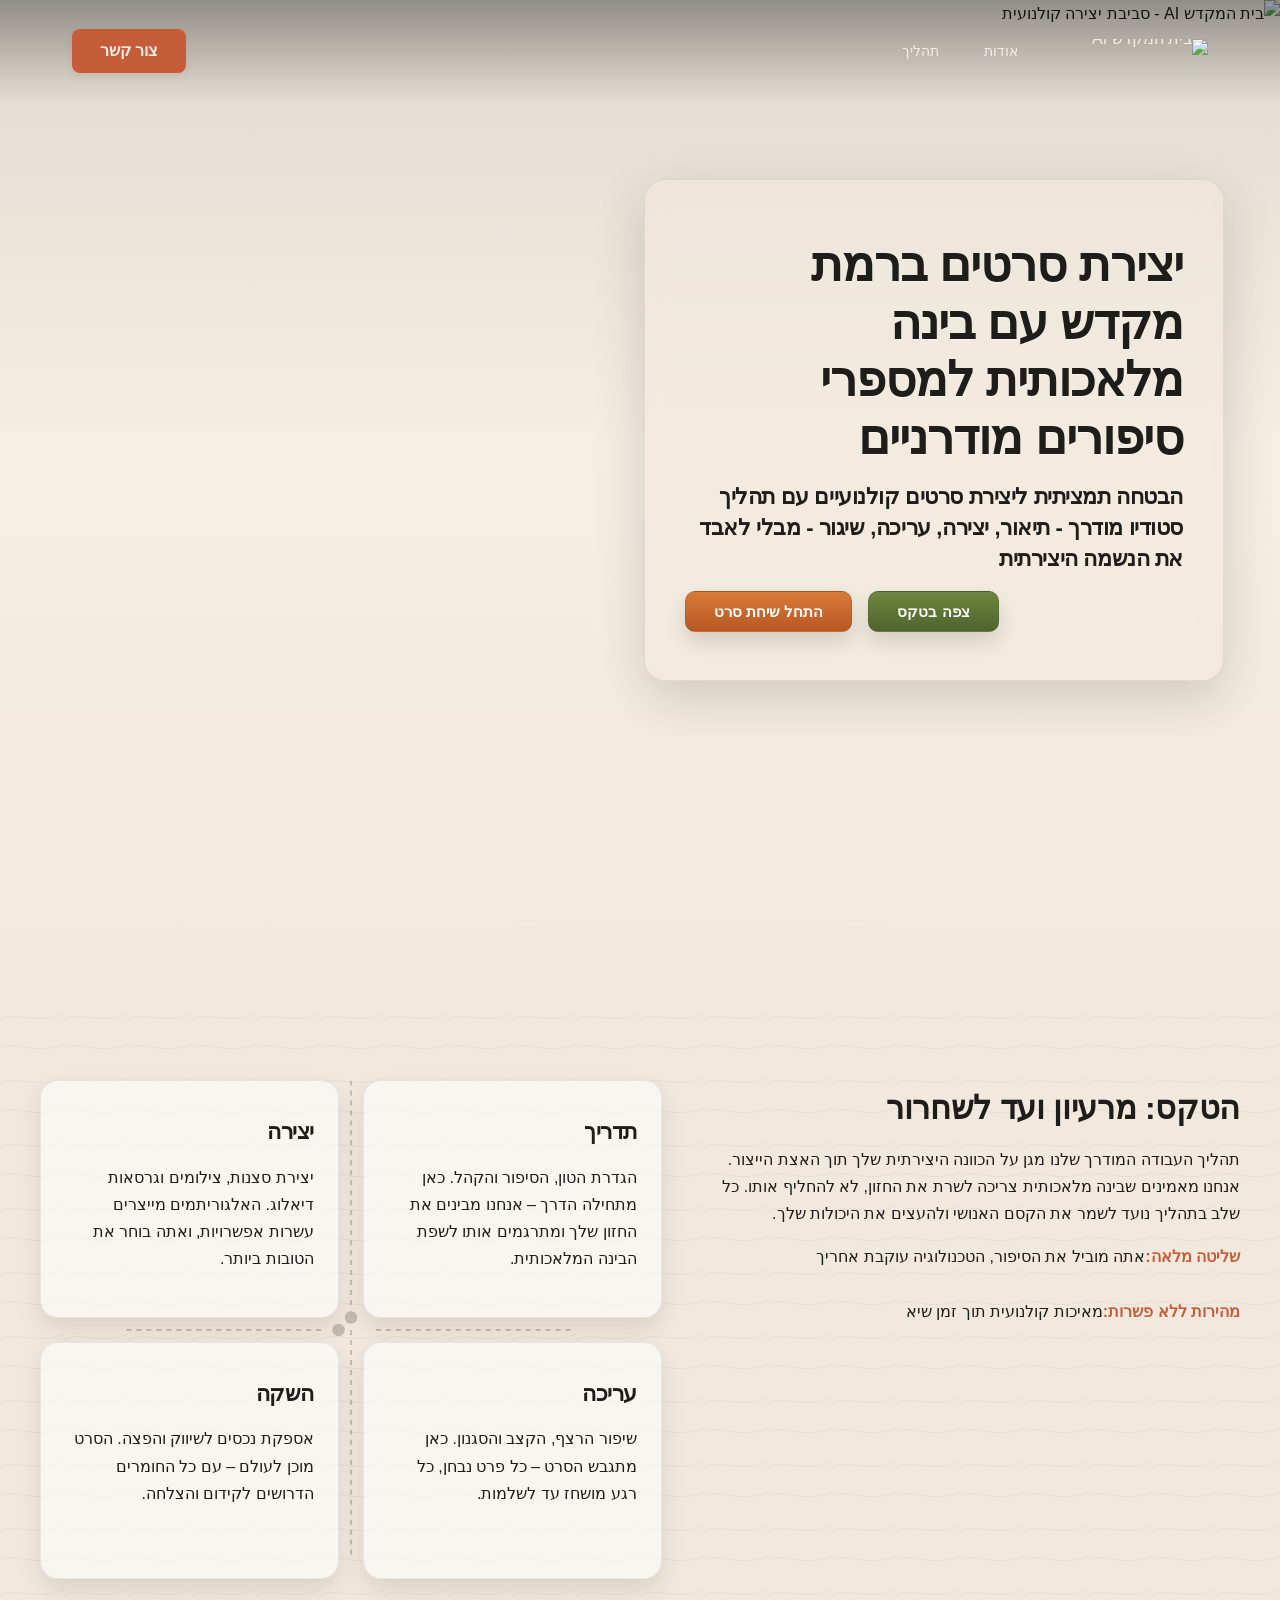
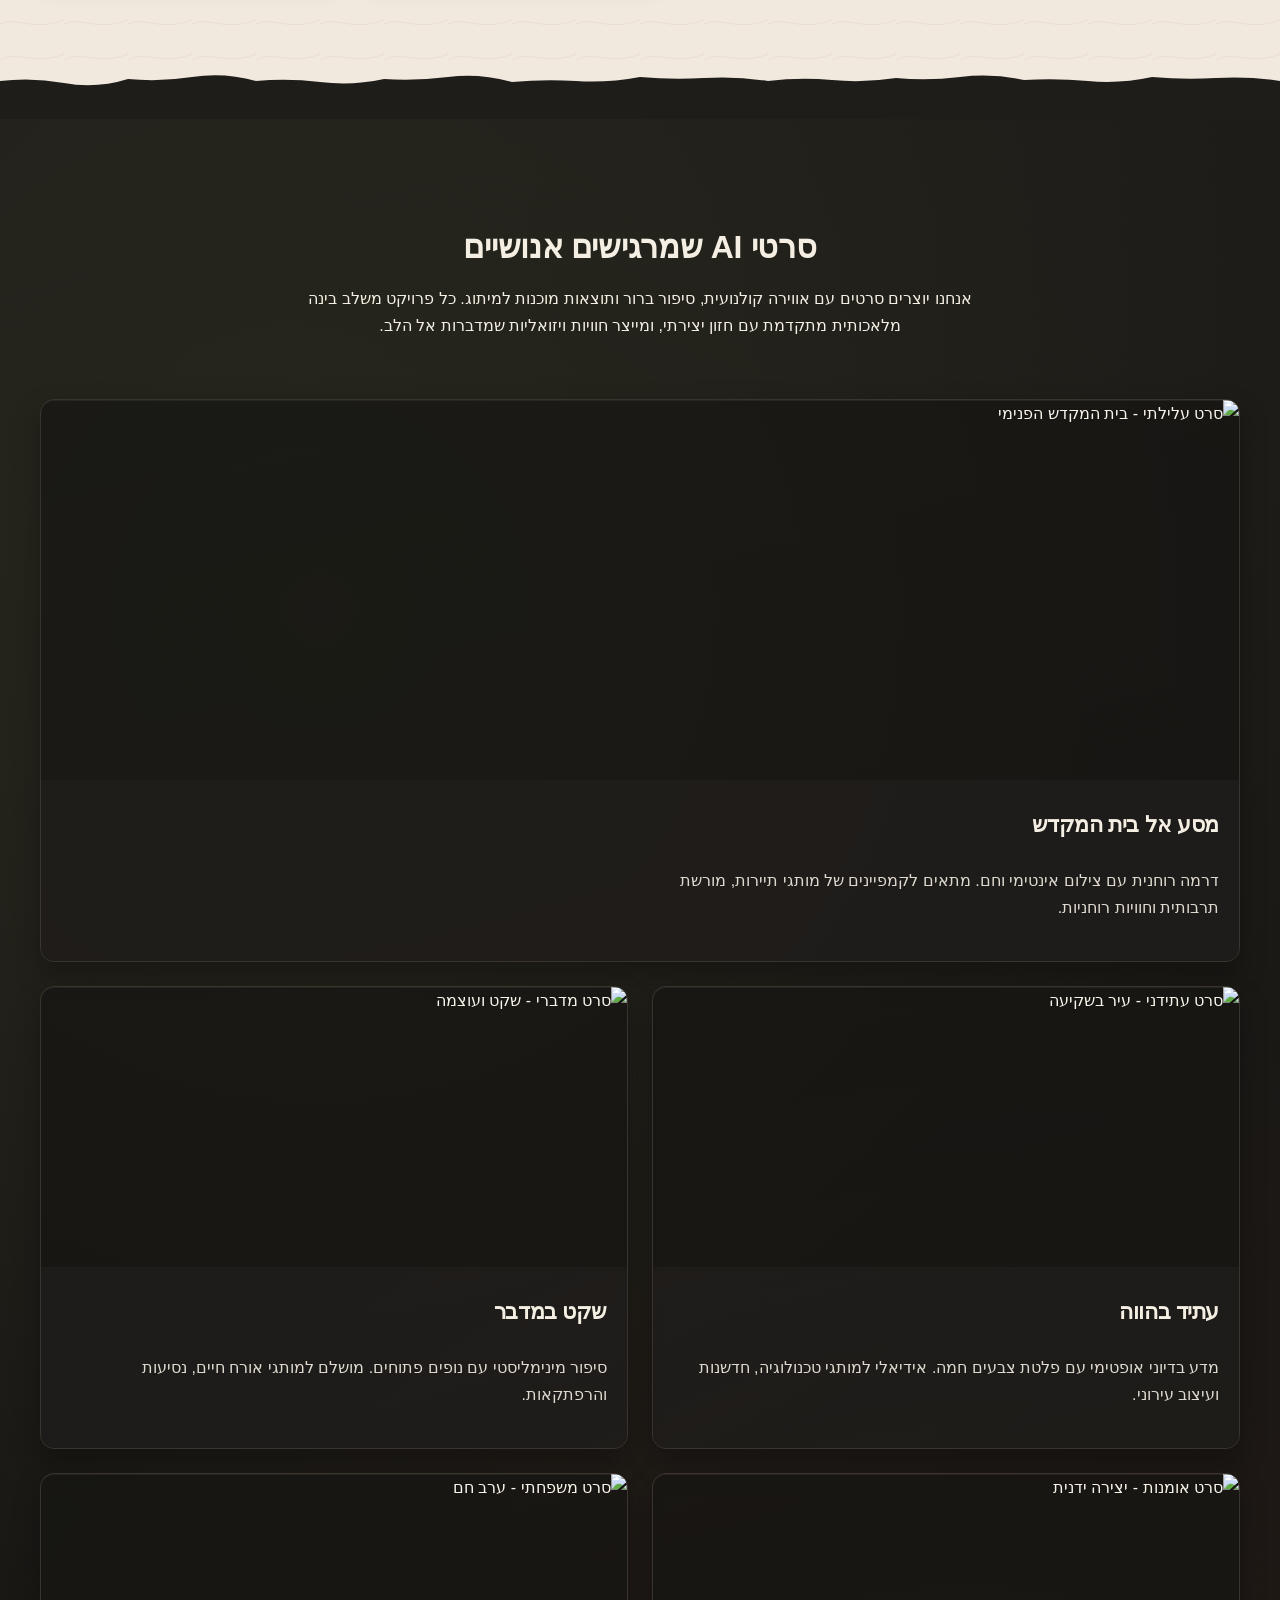
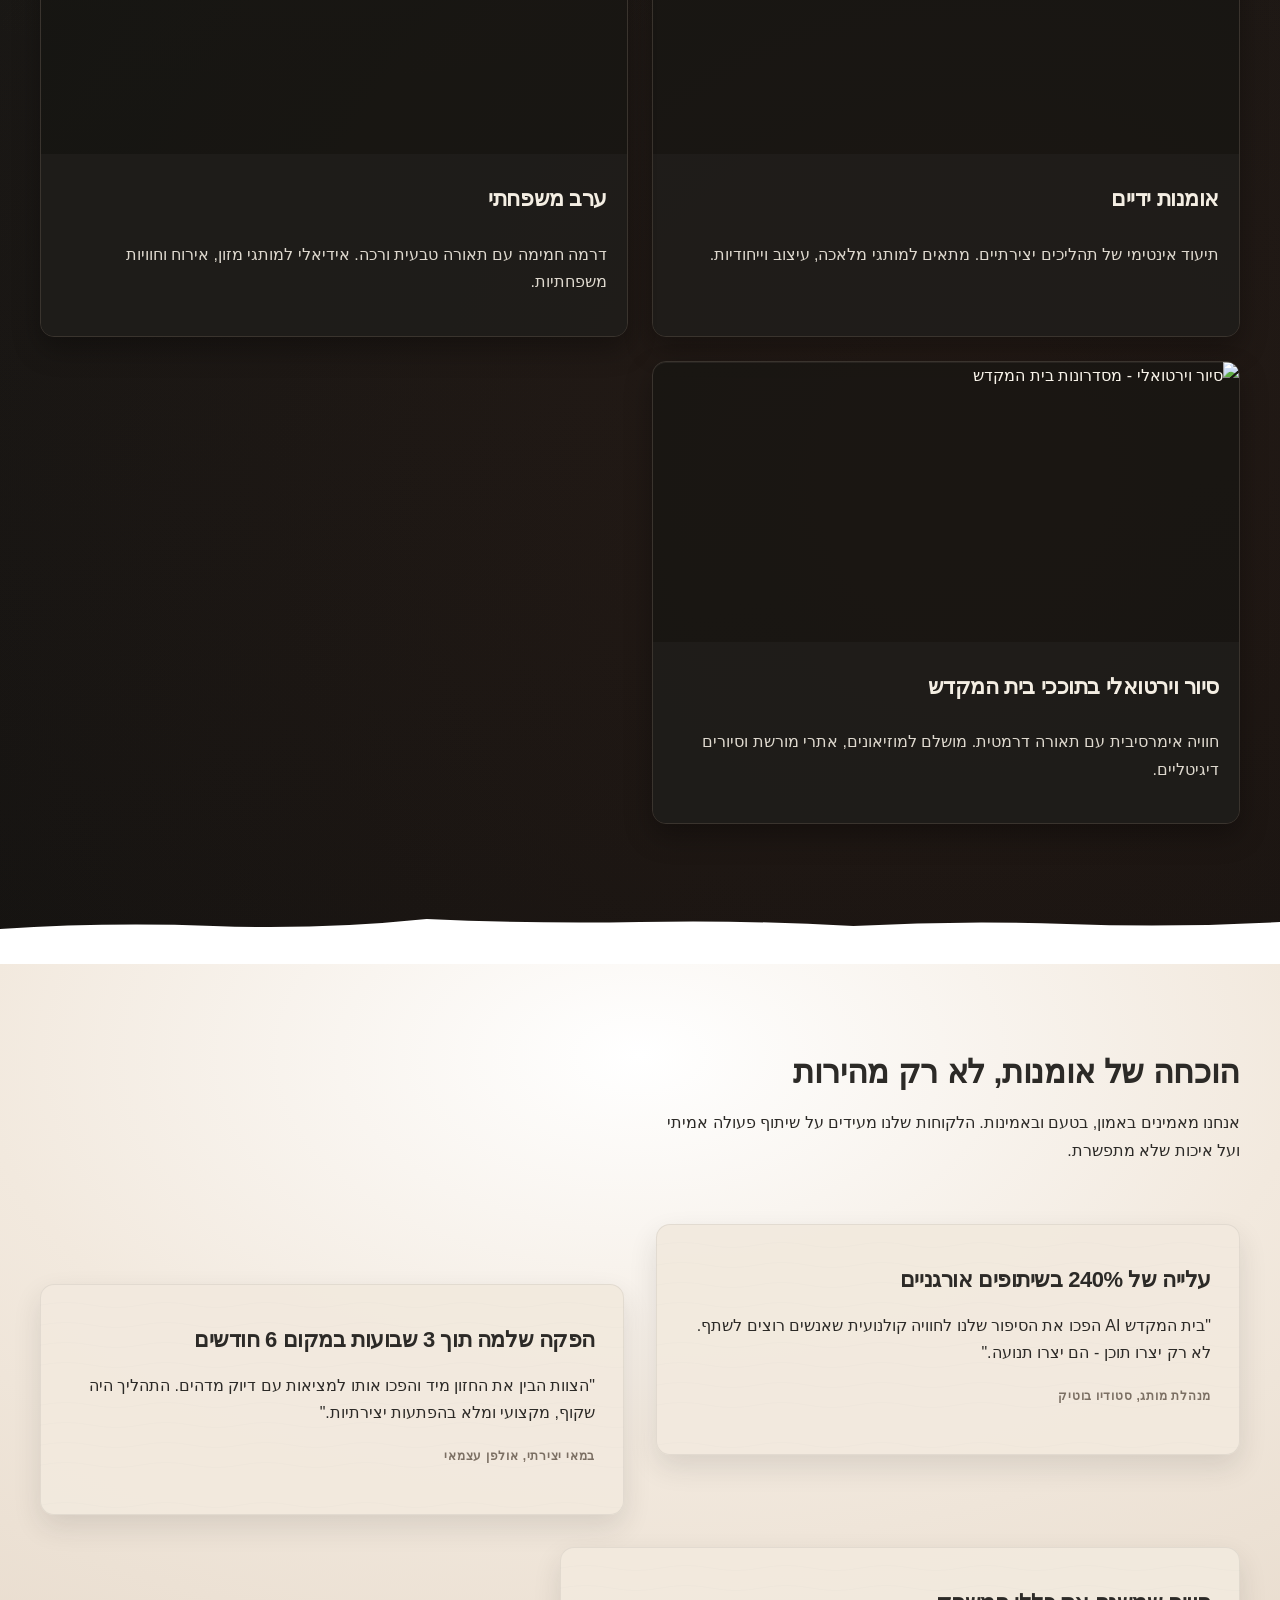
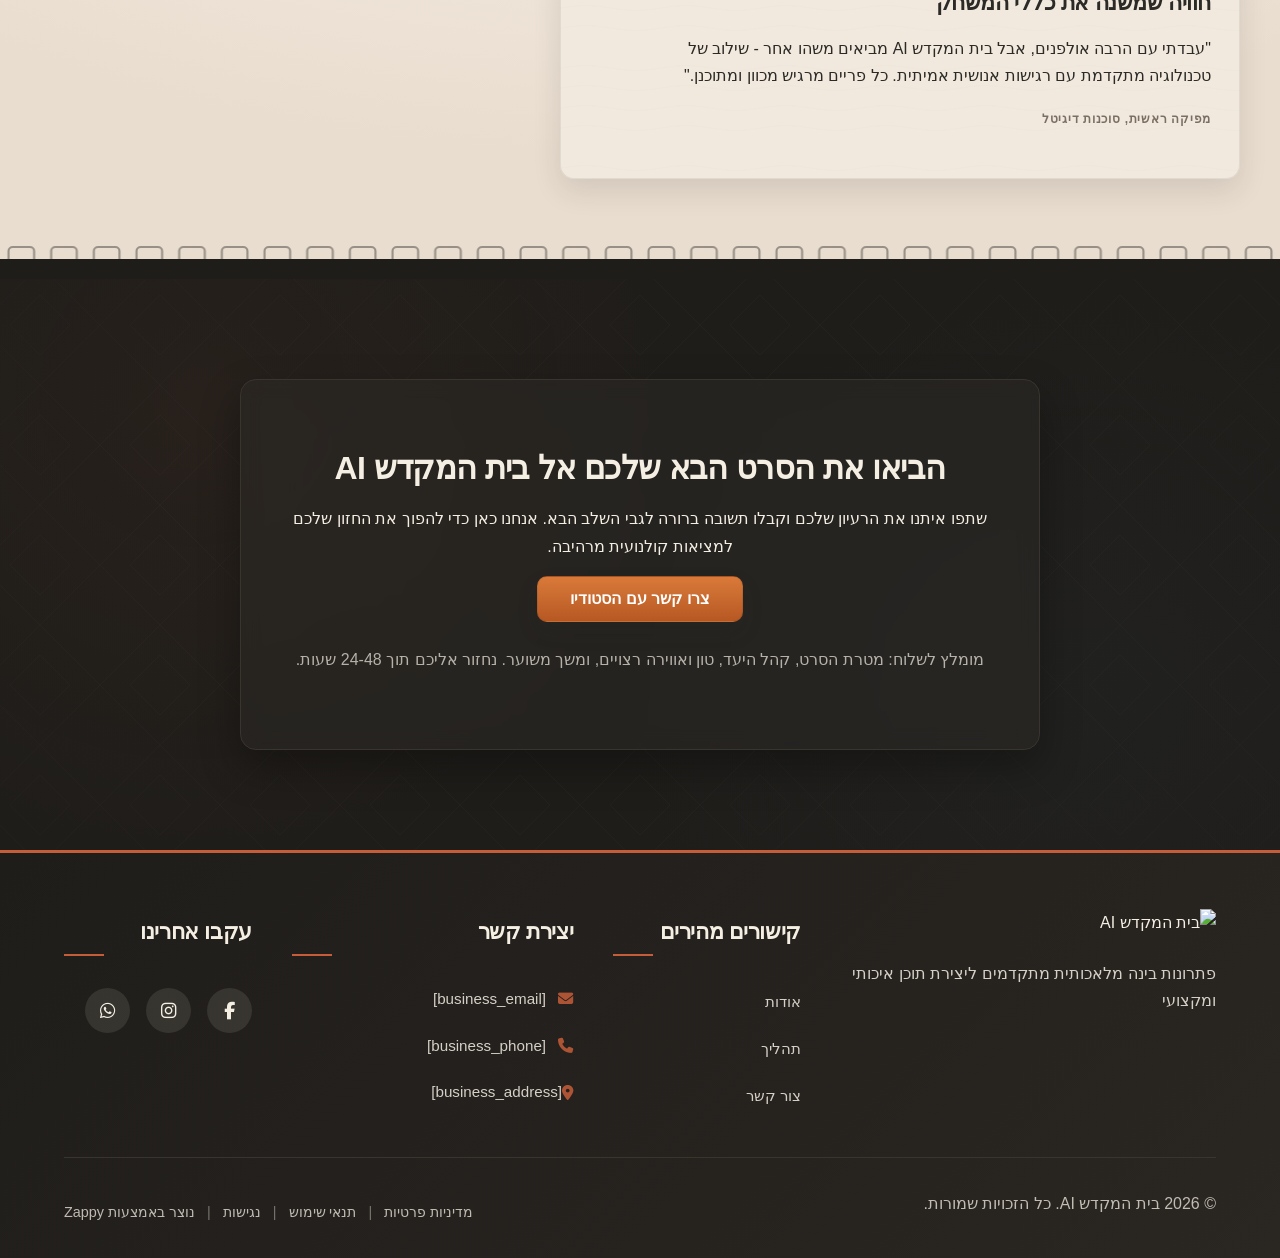
==== public/index.html @ 06ac6391 "Background sync: Progressive GitHub Sync" ====
<!doctype html><html dir="rtl" lang="he"><head><meta charset="UTF-8"><meta content="width=device-width,initial-scale=1" name="viewport"><meta content="index, follow" name="robots"><title>סרטים עלילתיים בבינה מלאכותית — בית המקדש AI</title><meta content="גלו את עתיד הקולנוע: סרטים עלילתיים מרהיבים שנוצרו בבינה מלאכותית. סיור וירטואלי בתוככי בית המקדש עם טכנולוגיה פורצת דרך." name="description"><meta content="בית המקדש AI, סרט עלילתי, בינה מלאכותית, סיור וירטואלי, יצירת תוכן" name="keywords"><link href="/assets/favicon.ico" rel="icon" type="image/x-icon"><link href="/assets/favicon-16x16.png" rel="icon" type="image/png" sizes="16x16"><link href="/assets/favicon-32x32.png" rel="icon" type="image/png" sizes="32x32"><link href="/assets/favicon-48x48.png" rel="icon" type="image/png" sizes="48x48"><link href="/assets/favicon-192x192.png" rel="icon" type="image/png" sizes="192x192"><link href="/assets/favicon-512x512.png" rel="icon" type="image/png" sizes="512x512"><link href="/assets/apple-touch-icon.png" rel="apple-touch-icon"><script>!function(){"use strict";var t="b4c5c257-83ad-4afb-b2c2-0eb6a1c3e725",e="https://api.zappy5.com/api/analytics/track",a=18e5,n=2592e6,o=!0,i=!0,r=!0;var s=function(){var e="zappy_visitor_"+t,a=null;try{if(a=localStorage.getItem(e)){var o=JSON.parse(a),i=Date.now();if(i-o.created<n)return o.lastSeen=i,localStorage.setItem(e,JSON.stringify(o)),o.id}}catch(t){console.warn("Zappy Analytics: LocalStorage not available")}var r="zv_"+Date.now()+"_"+Math.random().toString(36).substr(2,9);try{localStorage.setItem(e,JSON.stringify({id:r,created:Date.now(),lastSeen:Date.now()}))}catch(t){}return r}(),c=function(){var e="zappy_session_"+t,n=null;try{if(n=sessionStorage.getItem(e)){var o=JSON.parse(n),i=Date.now();if(i-o.timestamp<a)return o.timestamp=i,sessionStorage.setItem(e,JSON.stringify(o)),o.id}}catch(t){console.warn("Zappy Analytics: SessionStorage not available")}var r="zs_"+Date.now()+"_"+Math.random().toString(36).substr(2,9);try{sessionStorage.setItem(e,JSON.stringify({id:r,timestamp:Date.now()}))}catch(t){}return r}();function l(a,n){n=n||{};var o={website_id:t,event_type:a,page_path:window.location.pathname,referrer:document.referrer||"direct",visitor_id:s,session_id:c,metadata:n};if(navigator.sendBeacon){var i=new Blob([JSON.stringify(o)],{type:"application/json"});navigator.sendBeacon(e,i)}else fetch(e,{method:"POST",headers:{"Content-Type":"application/json"},body:JSON.stringify(o),keepalive:!0}).catch(function(t){console.warn("Zappy Analytics: Failed to track event",t)})}o&&l("pageview",{title:document.title,url:window.location.href}),i&&document.addEventListener("click",function(t){var e=t.target;if("BUTTON"===e.tagName||e.closest("button")){var a="BUTTON"===e.tagName?e:e.closest("button");l("click",{element:"button",text:a.textContent.trim().substring(0,100),id:a.id||null,class:a.className||null})}else if("A"===e.tagName||e.closest("a")){var n="A"===e.tagName?e:e.closest("a");l("navigation",{element:"link",text:n.textContent.trim().substring(0,100),href:n.href,external:n.hostname!==window.location.hostname})}},!0),r&&document.addEventListener("submit",function(t){var e=t.target;l("form_submit",{form_id:e.id||null,form_name:e.name||null,form_action:e.action||null,form_method:e.method||"GET"})},!0);var d=Date.now();window.addEventListener("beforeunload",function(){l("page_unload",{time_on_page:Math.floor((Date.now()-d)/1e3),page_path:window.location.pathname})}),window.zappyAnalytics={track:l,getVisitorId:function(){return s},getSessionId:function(){return c}}}()</script><meta content="סרטים עלילתיים בבינה מלאכותית — בית המקדש AI" property="og:title"><meta content="גלו את עתיד הקולנוע: סרטים עלילתיים מרהיבים שנוצרו בבינה מלאכותית. סיור וירטואלי בתוככי בית המקדש עם טכנולוגיה פורצת דרך." property="og:description"><meta content="website" property="og:type"><meta content="he_IL" property="og:locale"><meta content="summary_large_image" name="twitter:card"><meta content="סרטים עלילתיים בבינה מלאכותית — בית המקדש AI" name="twitter:title"><meta content="גלו את עתיד הקולנוע: סרטים עלילתיים מרהיבים שנוצרו בבינה מלאכותית. סיור וירטואלי בתוככי בית המקדש עם טכנולוגיה פורצת דרך." name="twitter:description"><link href="https://cdnjs.cloudflare.com/ajax/libs/font-awesome/6.4.0/css/all.min.css" rel="stylesheet"><link href="/assets/favicon.ico" rel="icon" type="image/x-icon"><link href="/assets/favicon-16x16.png" rel="icon" type="image/png" sizes="16x16"><link href="/assets/favicon-32x32.png" rel="icon" type="image/png" sizes="32x32"><link href="/assets/favicon-48x48.png" rel="icon" type="image/png" sizes="48x48"><link href="/assets/favicon-192x192.png" rel="icon" type="image/png" sizes="192x192"><link href="/assets/favicon-512x512.png" rel="icon" type="image/png" sizes="512x512"><link href="/assets/apple-touch-icon.png" rel="apple-touch-icon"><link href="https://cdn.jsdelivr.net/npm/vanilla-cookieconsent@3/dist/cookieconsent.css" rel="stylesheet"><script src="https://cdn.jsdelivr.net/npm/vanilla-cookieconsent@3/dist/cookieconsent.umd.js"></script><script src="https://cdn.jsdelivr.net/gh/mickidum/acc_toolbar/acctoolbar/acctoolbar.min.js"></script><link href="/styles.css" rel="stylesheet"><style id="zappy-dropdown-submenu-styles">#navMenu li:has(.sub-menu),.nav-menu li:has(.sub-menu),.navbar li:has(.sub-menu),nav li:has(.sub-menu){position:relative}#navMenu .sub-menu,.nav-menu .sub-menu,.navbar .sub-menu,nav .sub-menu{display:block!important;position:absolute!important;top:100%;left:0;min-width:220px;background:#fff;border-radius:8px;box-shadow:0 8px 25px rgba(0,0,0,.15);padding:8px 0;opacity:0;visibility:hidden;transform:translateY(10px);transition:all .3s ease;z-index:1000;list-style:none;pointer-events:none}#navMenu li:hover>.sub-menu,.nav-menu li:hover>.sub-menu,.navbar li:hover>.sub-menu,nav li:hover>.sub-menu{opacity:1!important;visibility:visible!important;transform:translateY(0)!important;pointer-events:auto!important}.sub-menu li{list-style:none;margin:0;padding:0}.sub-menu a{display:block!important;padding:10px 16px!important;color:var(--text-dark,#333)!important;font-weight:500;text-decoration:none;white-space:nowrap;transition:background-color .2s}.sub-menu a:hover{background-color:#f5f5f5}[dir=rtl] .nav-menu .sub-menu,[dir=rtl] .navbar .sub-menu,[dir=rtl] nav .sub-menu,html[lang=ar] .nav-menu .sub-menu,html[lang=ar] .navbar .sub-menu,html[lang=ar] nav .sub-menu,html[lang=he] .nav-menu .sub-menu,html[lang=he] .navbar .sub-menu,html[lang=he] nav .sub-menu{left:auto!important;right:0!important}.sub-menu:empty,.sub-menu:not(:has(li)),.sub-menu:not(:has(li:not(.zappy-hidden-menu-item))){display:none!important;opacity:0!important;visibility:hidden!important;pointer-events:none!important}li:has(.menu-group-title):hover>.sub-menu{opacity:1!important;visibility:visible!important;transform:translateY(0)!important;pointer-events:auto!important}#navMenu>li>.menu-group-title,.nav-menu>li>.menu-group-title{display:inline-block;padding:.5rem 1rem;cursor:default;user-select:none}@media (max-width:768px){#navMenu .sub-menu,.nav-menu .sub-menu,.navbar .sub-menu,nav .sub-menu{position:static!important;transform:none!important;box-shadow:none!important;background:0 0!important;max-height:0;overflow:hidden;opacity:0;visibility:hidden;transition:max-height .3s ease,opacity .3s ease;padding:0!important;border-radius:0!important}.sub-menu.mobile-expanded{max-height:500px!important;opacity:1!important;visibility:visible!important;padding:8px 0 8px 16px!important}[dir=rtl] .sub-menu.mobile-expanded,html[lang=he] .sub-menu.mobile-expanded{padding:8px 16px 8px 0!important}#navMenu li:hover>.sub-menu,.nav-menu li:hover>.sub-menu,.navbar li:hover>.sub-menu,nav li:hover>.sub-menu{opacity:0;visibility:hidden;pointer-events:none}#navMenu li>.sub-menu.mobile-expanded,.nav-menu li>.sub-menu.mobile-expanded,.navbar li>.sub-menu.mobile-expanded,nav li>.sub-menu.mobile-expanded{opacity:1!important;visibility:visible!important;pointer-events:auto!important}#navMenu li:has(.sub-menu),.nav-menu li:has(.sub-menu),.navbar li:has(.sub-menu),nav li:has(.sub-menu){display:flex!important;flex-wrap:wrap!important;align-items:center!important;position:relative!important;min-height:44px!important}#navMenu li:has(.sub-menu)>a,.nav-menu li:has(.sub-menu)>a,.navbar li:has(.sub-menu)>a,nav li:has(.sub-menu)>a{flex:1!important;min-width:0!important}#navMenu li:has(.sub-menu)>.menu-group-title,.nav-menu li:has(.sub-menu)>.menu-group-title,.navbar li:has(.sub-menu)>.menu-group-title,nav li:has(.sub-menu)>.menu-group-title{flex:1!important;min-width:0!important;padding:0!important;line-height:inherit!important}#navMenu li:has(.sub-menu)>.sub-menu,.nav-menu li:has(.sub-menu)>.sub-menu,.navbar li:has(.sub-menu)>.sub-menu,nav li:has(.sub-menu)>.sub-menu{flex-basis:100%!important;width:100%!important}#navMenu li:has(.sub-menu)>a [class*=arrow],#navMenu li:has(.sub-menu)>a [class*=chevron],.nav-menu li:has(.sub-menu)>a .fa-angle-down,.nav-menu li:has(.sub-menu)>a .fa-chevron-down,.nav-menu li:has(.sub-menu)>a [class*=arrow],.nav-menu li:has(.sub-menu)>a [class*=chevron],nav li:has(.sub-menu)>a [class*=arrow],nav li:has(.sub-menu)>a [class*=chevron]{display:none!important;visibility:hidden!important}.mobile-submenu-toggle{display:flex!important;align-items:center!important;justify-content:center!important;width:44px!important;height:auto!important;background:0 0!important;border:none!important;cursor:pointer!important;color:var(--text-light)!important;position:static!important;flex-shrink:0!important;align-self:stretch!important;z-index:2!important;padding:0!important;margin:0!important}.mobile-submenu-toggle::after{content:''!important;width:0!important;height:0!important;border-left:6px solid transparent!important;border-right:6px solid transparent!important;border-top:7px solid currentColor!important;transition:transform .3s ease!important}.mobile-submenu-toggle.expanded::after{transform:rotate(180deg)!important}.sub-menu a{padding:10px 0!important;display:block!important;color:var(--text-light)!important}.navbar .sub-menu li a,.zappy-products-dropdown .sub-menu a,nav.navbar .sub-menu li a{color:var(--text-light)!important}}@media (min-width:769px){.mobile-submenu-toggle{display:none!important}}</style><style id="mobile-lang-menu-deployed-css">@media (max-width:768px){.lang-switcher,.nav-container .lang-switcher,.nav-cta-container .lang-switcher,.nav-ecommerce-icons .lang-switcher,.nav-icons-left .lang-switcher,.navbar .lang-switcher,.navbar .nav-cta-container .lang-switcher{display:none!important}.mobile-lang-menu{width:100%;border-top:1px solid rgba(128,128,128,.2);padding:8px 0 0 0;margin-top:8px}.mobile-lang-toggle{display:flex!important;align-items:center;justify-content:space-between;width:100%;padding:12px 16px;background:0 0;border:none;cursor:pointer;font-size:15px;color:inherit;font-family:inherit}.mobile-lang-toggle::after{content:'';display:inline-block;width:8px;height:8px;border-right:2px solid currentColor;border-bottom:2px solid currentColor;transform:rotate(45deg);transition:transform .3s ease;margin-left:8px}.mobile-lang-toggle.expanded::after{transform:rotate(-135deg)}.mobile-lang-options{max-height:0;overflow:hidden;transition:max-height .3s ease}.mobile-lang-options.expanded{max-height:300px}.mobile-lang-option{display:flex!important;align-items:center;gap:10px;padding:10px 24px;text-decoration:none;color:inherit;font-size:14px;font-family:inherit}.mobile-lang-option:hover{background:rgba(128,128,128,.1)}.mobile-lang-option.active{font-weight:600;opacity:.7;pointer-events:none}.mobile-lang-option img{width:20px;height:20px;border-radius:50%}}@media (min-width:769px){.mobile-lang-menu{display:none!important}}</style><style id="zappy-widget-visibility">#mic-access-tool-box,#mic-access-tool-general-button,#mic-init-access-tool #mic-access-tool-box,#mic-init-access-tool #mic-access-tool-general-button,#mic-init-access-tool .mic-access-tool-general-button,._access-icon,._access-menu,.mic-access-tool-box,.mic-access-tool-general-button,div[id*=mic-access-tool-box]{display:none!important;visibility:hidden!important;opacity:0!important;pointer-events:none!important}</style></head><body><nav class="navbar" dir="rtl"><button aria-label="Menu" class="mobile-toggle" id="mobileToggle"><svg viewbox="0 0 24 24" class="hamburger-icon" fill="none" height="24" width="24"><path d="M3 12h18M3 6h18M3 18h18" stroke="currentColor" stroke-linecap="round" stroke-width="2"></path></svg><svg viewbox="0 0 24 24" class="close-icon" fill="none" height="24" width="24" style="display:none"><path d="M18 6L6 18M6 6l12 12" stroke="currentColor" stroke-linecap="round" stroke-width="2"></path></svg></button><button aria-label="Call" class="phone-header-btn"><svg viewbox="0 0 24 24" fill="currentColor" height="20" width="20"><path d="M22 16.92v3a2 2 0 0 1-2.18 2 19.79 19.79 0 0 1-8.63-3.07 19.5 19.5 0 0 1-6-6 19.79 19.79 0 0 1-3.07-8.67A2 2 0 0 1 4.11 2h3a2 2 0 0 1 2 1.72 12.84 12.84 0 0 0 .7 2.81 2 2 0 0 1-.45 2.11L8.09 9.91a16 16 0 0 0 6 6l1.27-1.27a2 2 0 0 1 2.11-.45 12.84 12.84 0 0 0 2.81.7A2 2 0 0 1 22 16.92z"></path></svg></button><div class="nav-container"><div class="nav-right-group"><div class="nav-brand"><a href="/" class="logo-link"><img alt="בית המקדש AI" src="/assets/ai-logo.webp" class="logo"></a></div><ul class="nav-menu" id="navMenu"><li><a href="/about">אודות</a></li><li><a href="/process">תהליך</a></li></ul></div><div class="nav-cta-container"><a href="/contact" class="nav-cta-btn">צור קשר</a></div></div></nav><script>window.addEventListener("load",function(){const e=document.querySelector(".navbar, nav, header");if(!e)return void console.log("[Navbar] Navbar element not found");let t=document.getElementById("mobileToggle")||document.querySelector(".mobile-toggle")||document.querySelector(".hamburger")||document.querySelector(".hamburger-menu")||document.querySelector(".menu-toggle")||document.querySelector(".burger-menu")||document.querySelector('[aria-label="Menu"]')||document.querySelector('[aria-label="תפריט"]');const o=document.querySelector(".phone-header-btn"),n=window.getComputedStyle(e);let r=n.backgroundColor;if(console.log("[Navbar] Initial navbar background:",r),"transparent"===r||"rgba(0, 0, 0, 0)"===r||r.startsWith("rgba")&&r.includes(", 0)")){const e=n.backgroundImage;if(e&&"none"!==e)console.log("[Navbar] Navbar has background image/gradient, using dark text"),r="rgb(240, 240, 240)";else{const e=window.getComputedStyle(document.body).backgroundColor;console.log("[Navbar] Navbar transparent, using body background:",e),r=e}}const i=r.match(/\d+/g);if(i&&i.length>=3){const e=(.299*parseInt(i[0])+.587*parseInt(i[1])+.114*parseInt(i[2]))/255;console.log("[Navbar] Mobile button colors preserved from Claude CSS (luminance:",e.toFixed(2)+")");const n=document.createElement("style");n.id="zappy-mobile-nav-fix";document.documentElement.lang;document.documentElement.dir,n.textContent='\n        /* Hide mobile buttons on desktop, show only on mobile */\n        @media (min-width: 769px) {\n          .mobile-toggle,\n          .phone-header-btn {\n            display: none !important;\n          }\n        }\n        \n        /* Show and position mobile buttons correctly on mobile */\n        @media (max-width: 768px) {\n          .mobile-toggle,\n          .phone-header-btn {\n            position: absolute !important;\n            top: 50% !important;\n            transform: translateY(-50%) !important;\n            z-index: 1001 !important;\n            display: flex !important;\n            align-items: center !important;\n            justify-content: center !important;\n            width: 36px !important;\n            height: 36px !important;\n            border-radius: 50% !important;\n            border: none !important;\n            cursor: pointer !important;\n            padding: 6px !important;\n            background: none !important;\n            color: var(--nav-text, var(--text-light)) !important;\n          }\n          \n          /* LTR positioning (default): hamburger LEFT, phone RIGHT */\n          html:not([dir="rtl"]):not([lang="he"]):not([lang="ar"]) .mobile-toggle,\n          html[dir="ltr"] .mobile-toggle {\n            left: 12px !important;\n            right: auto !important;\n          }\n          html:not([dir="rtl"]):not([lang="he"]):not([lang="ar"]) .phone-header-btn,\n          html[dir="ltr"] .phone-header-btn {\n            right: 12px !important;\n            left: auto !important;\n          }\n          \n          /* RTL positioning: hamburger RIGHT, phone LEFT */\n          html[dir="rtl"] .mobile-toggle,\n          html[lang="he"] .mobile-toggle,\n          html[lang="ar"] .mobile-toggle {\n            right: 12px !important;\n            left: auto !important;\n          }\n          html[dir="rtl"] .phone-header-btn,\n          html[lang="he"] .phone-header-btn,\n          html[lang="ar"] .phone-header-btn {\n            left: 12px !important;\n            right: auto !important;\n          }\n          \n          /* CRITICAL: Ensure nav-container has min-height on mobile */\n          /* All children are positioned absolutely/fixed on mobile, so height:auto collapses to 0 */\n          .nav-container {\n            min-height: 70px !important;\n            position: relative !important;\n          }\n          \n          /* Ensure SVG icons are properly sized and inherit color */\n          .mobile-toggle svg,\n          .phone-header-btn svg {\n            width: 24px !important;\n            height: 24px !important;\n            /* Don\'t force display - let JavaScript control hamburger/close toggle */\n          }\n          \n          /* Reset nav-cta-container on mobile - remove desktop box-shadow/padding */\n          /* that creates a visible ghost box when CTA button is hidden */\n          .nav-cta-container {\n            box-shadow: none !important;\n            padding: 0 !important;\n          }\n          \n          /* Hide nav-cta-container entirely on mobile when there\'s no lang-switcher */\n          /* (only the CTA button is inside, and it\'s hidden on mobile) */\n          .nav-cta-container:not(:has(.lang-switcher)) {\n            display: none !important;\n          }\n          \n          /* CRITICAL: Prevent hero image fade gradient from bleeding over headline text */\n          /* The .image-fade-gradient has bottom: -30px (extends below parent) */\n          /* On mobile stacked layout, this overlaps the h1 text below the image */\n          .hero-image-column {\n            overflow: hidden !important;\n          }\n          .image-fade-gradient {\n            bottom: 0 !important;\n          }\n          \n          /* Hide desktop language switcher on mobile - hamburger menu handles it */\n          /* High specificity to override stored CSS */\n          .lang-switcher,\n          .nav-cta-container .lang-switcher,\n          .nav-container .lang-switcher,\n          .navbar .lang-switcher,\n          .navbar .nav-cta-container .lang-switcher {\n            display: none !important;\n          }\n        }\n      ';const r=document.getElementById("zappy-mobile-nav-fix");r&&r.remove(),document.head.appendChild(n),console.log("[Navbar] Critical CSS injected for mobile nav positioning");const l=window.innerWidth<=768;if(t){const e=t.querySelector(".hamburger-icon"),o=t.querySelector(".close-icon");e&&(e.style.setProperty("width","24px","important"),e.style.setProperty("height","24px","important"),e.style.setProperty("display","block","important")),o&&(o.style.setProperty("width","24px","important"),o.style.setProperty("height","24px","important"),o.style.setProperty("display","none","important")),l?(t.style.setProperty("position","absolute","important"),t.style.setProperty("top","50%","important"),t.style.setProperty("transform","translateY(-50%)","important"),t.style.setProperty("z-index","1001","important"),t.style.removeProperty("left"),t.style.removeProperty("right"),console.log("[Navbar] Mobile toggle positioning applied (mobile viewport)")):(t.style.removeProperty("position"),t.style.removeProperty("top"),t.style.removeProperty("transform"),t.style.removeProperty("z-index"),t.style.removeProperty("left"),t.style.removeProperty("right"),console.log("[Navbar] Desktop viewport - cleared mobile toggle inline positioning"))}if(o){const e=o.querySelector("svg");e&&(e.style.width="24px",e.style.height="24px",e.setAttribute("width","24"),e.setAttribute("height","24")),l?(o.style.setProperty("position","absolute","important"),o.style.setProperty("top","50%","important"),o.style.setProperty("transform","translateY(-50%)","important"),o.style.setProperty("z-index","1001","important"),o.style.removeProperty("left"),o.style.removeProperty("right"),console.log("[Navbar] Phone button positioning applied (mobile viewport)")):(o.style.removeProperty("position"),o.style.removeProperty("top"),o.style.removeProperty("transform"),o.style.removeProperty("z-index"),o.style.removeProperty("left"),o.style.removeProperty("right"),console.log("[Navbar] Desktop viewport - cleared phone button inline positioning"))}}else console.log("[Navbar] Could not parse background color:",r);t=document.getElementById("mobileToggle")||document.querySelector(".mobile-toggle")||document.querySelector(".hamburger")||document.querySelector(".hamburger-menu")||document.querySelector(".menu-toggle")||document.querySelector(".burger-menu")||document.querySelector('[aria-label="Menu"]')||document.querySelector('[aria-label="תפריט"]');const l=document.getElementById("navMenu")||document.querySelector(".nav-menu")||document.querySelector(".nav-links")||document.querySelector("nav ul:not(.submenu)");if(!t||!l)return void console.log("[Navbar] Mobile toggle or menu not found:",{toggle:!!t,menu:!!l});l.id||(l.id="navMenu"),console.log("[Navbar] Initializing mobile menu...");const a=t.cloneNode(!0);t.parentNode.replaceChild(a,t),a.addEventListener("click",function(e){e.preventDefault(),e.stopPropagation();const t=this.querySelector(".hamburger-icon"),o=this.querySelector(".close-icon");l.classList.contains("active")?(l.classList.remove("active"),t&&t.style.setProperty("display","block","important"),o&&o.style.setProperty("display","none","important"),document.body.style.overflow="",console.log("[Navbar] Menu closed")):(l.classList.add("active"),t&&t.style.setProperty("display","none","important"),o&&o.style.setProperty("display","block","important"),document.body.style.overflow="hidden",console.log("[Navbar] Menu opened"))}),l.querySelectorAll("a").forEach(function(e){e.addEventListener("click",function(){if("#"===this.getAttribute("href"))return;const e=a.querySelector(".hamburger-icon"),t=a.querySelector(".close-icon");l.classList.remove("active"),e&&e.style.setProperty("display","block","important"),t&&t.style.setProperty("display","none","important"),document.body.style.overflow="",console.log("[Navbar] Menu closed (link clicked)")})});var s=l.querySelectorAll(".dropdown-toggle");s.forEach(function(e){e.addEventListener("click",function(e){e.preventDefault(),e.stopPropagation();var t=this.closest(".nav-dropdown");t&&(t.parentNode.querySelectorAll(".nav-dropdown.open").forEach(function(e){e!==t&&e.classList.remove("open")}),t.classList.toggle("open"),console.log("[Navbar] Dropdown toggled:",t.classList.contains("open")?"open":"closed"))})}),document.addEventListener("click",function(e){e.target.closest(".nav-dropdown")||document.querySelectorAll(".nav-dropdown.open").forEach(function(e){e.classList.remove("open")})}),console.log("[Navbar] Dropdown handlers initialized for "+s.length+" dropdowns"),o&&o.addEventListener("click",function(){const e=document.querySelectorAll('a[href^="tel:"]'),t=e.length>0?e[0].getAttribute("href").replace("tel:",""):"[business_phone]";window.location.href="tel:"+t,console.log("[Navbar] Phone button clicked")}),console.log("[Navbar] Mobile menu initialized successfully");const p=function(){const e=document.querySelector(".whatsapp-float");e&&(window.innerWidth>=769?(e.style.setProperty("display","none","important"),e.style.setProperty("visibility","hidden","important"),e.style.setProperty("opacity","0","important"),e.style.setProperty("pointer-events","none","important"),console.log("[WhatsApp] Button hidden on desktop")):(e.style.removeProperty("display"),e.style.removeProperty("visibility"),e.style.removeProperty("opacity"),e.style.removeProperty("pointer-events"),console.log("[WhatsApp] Button visible on mobile")))};let c;p(),window.addEventListener("resize",function(){clearTimeout(c),c=setTimeout(p,100)})})</script><main><section class="index-hero-section" data-layout-spec="בית-hero" data-hero-type="fullscreen-scrim"><img alt="בית המקדש AI - סביבת יצירה קולנועית" src="/assets/site-index-hero-bg.webp" data-context="A cinematic film production scene with warm sand and cream tones, subtle paper grain texture overlay, soft studio lighting creating gentle shadows, film camera equipment subtly visible in background, vintage film reels, warm golden hour lighting, shallow depth of field, professional cinematography aesthetic, sacred temple-like atmosphere with reverent lighting, peaceful and contemplative mood, high-end film production quality" data-placeholder="index-hero-bg" height="1080" width="1920" class="hero-bg-image" data-hero-bg="true"><div class="hero-scrim-overlay" aria-hidden="true"></div><div class="hero-content-wrapper"><div class="hero-content-card"><h1>יצירת סרטים ברמת מקדש עם בינה מלאכותית למספרי סיפורים מודרניים</h1><h3>הבטחה תמציתית ליצירת סרטים קולנועיים עם תהליך סטודיו מודרך - תיאור, יצירה, עריכה, שיגור - מבלי לאבד את הנשמה היצירתית</h3><div class="hero-cta-group"><a href="/contact" class="btn-primary">התחל שיחת סרט</a><a href="/process" class="btn-secondary">צפה בטקס</a></div></div></div><div class="index-hero-divider-wrapper"><svg viewbox="0 0 1200 100" aria-hidden="true" data-no-icon-edit="true" xmlns="http://www.w3.org/2000/svg" preserveaspectratio="none"><path d="M0,100 L0,30 Q150,25 300,28 T600,20 Q750,25 900,28 T1200,30 L1200,100 Z" fill="#F2E9DE"></path></svg></div></section><section class="index-process-section" data-layout-spec="בית-process"><div class="index-process-container"><div class="index-process-intro"><h2>הטקס: מרעיון ועד לשחרור</h2><p>תהליך העבודה המודרך שלנו מגן על הכוונה היצירתית שלך תוך האצת הייצור. אנחנו מאמינים שבינה מלאכותית צריכה לשרת את החזון, לא להחליף אותו. כל שלב בתהליך נועד לשמר את הקסם האנושי ולהעצים את היכולות שלך.</p><div class="index-process-principles"><p><strong>שליטה מלאה:</strong>אתה מוביל את הסיפור, הטכנולוגיה עוקבת אחריך</p><p><strong>מהירות ללא פשרות:</strong>מאיכות קולנועית תוך זמן שיא</p></div></div><div class="index-process-steps"><svg viewbox="0 0 400 400" aria-hidden="true" data-no-icon-edit="true" xmlns="http://www.w3.org/2000/svg" class="index-process-connector"><line opacity="0.3" stroke="currentColor" stroke-dasharray="4 4" stroke-width="1.5" x1="200" x2="200" y1="0" y2="180"></line><circle cx="200" cy="190" fill="currentColor" opacity="0.3" r="5"></circle><line opacity="0.3" stroke="currentColor" stroke-dasharray="4 4" stroke-width="1.5" x1="200" x2="200" y1="200" y2="380"></line><line opacity="0.3" stroke="currentColor" stroke-dasharray="4 4" stroke-width="1.5" x1="20" x2="180" y1="200" y2="200"></line><circle cx="190" cy="200" fill="currentColor" opacity="0.3" r="5"></circle><line opacity="0.3" stroke="currentColor" stroke-dasharray="4 4" stroke-width="1.5" x1="220" x2="380" y1="200" y2="200"></line></svg><div class="index-process-card" style="grid-area:card1"><h3>תדריך</h3><p>הגדרת הטון, הסיפור והקהל. כאן מתחילה הדרך – אנחנו מבינים את החזון שלך ומתרגמים אותו לשפת הבינה המלאכותית.</p></div><div class="index-process-card" style="grid-area:card2"><h3>יצירה</h3><p>יצירת סצנות, צילומים וגרסאות דיאלוג. האלגוריתמים מייצרים עשרות אפשרויות, ואתה בוחר את הטובות ביותר.</p></div><div class="index-process-card" style="grid-area:card3"><h3>עריכה</h3><p>שיפור הרצף, הקצב והסגנון. כאן מתגבש הסרט – כל פרט נבחן, כל רגע מושחז עד לשלמות.</p></div><div class="index-process-card" style="grid-area:card4"><h3>השקה</h3><p>אספקת נכסים לשיווק והפצה. הסרט מוכן לעולם – עם כל החומרים הדרושים לקידום והצלחה.</p></div></div></div><div class="index-process-divider-wrapper"><svg viewbox="0 0 1200 80" aria-hidden="true" data-no-icon-edit="true" xmlns="http://www.w3.org/2000/svg" preserveaspectratio="none"><path d="M0,80 L0,42 Q30,38 60,44 T120,40 Q150,43 180,38 T240,42 Q270,39 300,43 T360,40 Q390,42 420,38 T480,43 Q510,40 540,42 T600,38 Q630,41 660,39 T720,42 Q750,38 780,41 T840,39 Q870,42 900,38 T960,41 Q990,39 1020,42 T1080,38 Q1110,41 1140,39 T1200,42 L1200,80 Z" fill="#1F1D1A"></path></svg></div></section><section class="index-showcase-section" data-layout-spec="בית-showcase"><div class="index-showcase-container"><div class="index-showcase-header"><h2>סרטי AI שמרגישים אנושיים</h2><p class="index-showcase-intro">אנחנו יוצרים סרטים עם אווירה קולנועית, סיפור ברור ותוצאות מוכנות למיתוג. כל פרויקט משלב בינה מלאכותית מתקדמת עם חזון יצירתי, ומייצר חוויות ויזואליות שמדברות אל הלב.</p></div><div class="index-showcase-grid"><article class="index-showcase-tile" data-span="2"><div class="index-showcase-tile-image"><img alt="סרט עלילתי - בית המקדש הפנימי" src="/assets/site-index-showcase-image-1.webp" data-context="A cinematic still from an AI-generated film showing a mystical temple interior with warm golden lighting, ancient stone pillars, and ethereal atmosphere - warm color grading with soft highlights, film grain texture, intimate and spiritual mood" data-placeholder="index-showcase-image-1" height="500" width="800"></div><div class="index-showcase-tile-content"><h3>מסע אל בית המקדש</h3><p>דרמה רוחנית עם צילום אינטימי וחם. מתאים לקמפיינים של מותגי תיירות, מורשת תרבותית וחוויות רוחניות.</p></div></article><article class="index-showcase-tile"><div class="index-showcase-tile-image"><img alt="סרט עתידני - עיר בשקיעה" src="/assets/site-index-showcase-image-2.webp" data-context="AI-generated film still of a futuristic cityscape at golden hour with warm orange and purple tones, cinematic composition, soft focus background, modern architecture blending with natural elements - marketing film aesthetic" data-placeholder="index-showcase-image-2" height="400" width="600"></div><div class="index-showcase-tile-content"><h3>עתיד בהווה</h3><p>מדע בדיוני אופטימי עם פלטת צבעים חמה. אידיאלי למותגי טכנולוגיה, חדשנות ועיצוב עירוני.</p></div></article><article class="index-showcase-tile"><div class="index-showcase-tile-image"><img alt="סרט מדברי - שקט ועוצמה" src="/assets/site-index-showcase-image-3.webp" data-context="Cinematic AI film frame showing a peaceful desert landscape with ancient ruins, warm sand dunes, soft morning light, muted earth tones, serene and contemplative atmosphere - brand storytelling visual" data-placeholder="index-showcase-image-3" height="400" width="600"></div><div class="index-showcase-tile-content"><h3>שקט במדבר</h3><p>סיפור מינימליסטי עם נופים פתוחים. מושלם למותגי אורח חיים, נסיעות והרפתקאות.</p></div></article><article class="index-showcase-tile"><div class="index-showcase-tile-image"><img alt="סרט אומנות - יצירה ידנית" src="/assets/site-index-showcase-image-4.webp" data-context="AI-generated cinematic shot of hands crafting pottery in warm studio light, close-up detail, shallow depth of field, earthy textures, artisan aesthetic with warm color palette - storytelling for handmade brands" data-placeholder="index-showcase-image-4" height="400" width="600"></div><div class="index-showcase-tile-content"><h3>אומנות ידיים</h3><p>תיעוד אינטימי של תהליכים יצירתיים. מתאים למותגי מלאכה, עיצוב וייחודיות.</p></div></article><article class="index-showcase-tile"><div class="index-showcase-tile-image"><img alt="סרט משפחתי - ערב חם" src="/assets/site-index-showcase-image-5.webp" data-context="Cinematic AI film still of a cozy evening gathering with warm candlelight, people in soft focus sharing a meal, intimate atmosphere, golden hour lighting through windows, emotional storytelling aesthetic" data-placeholder="index-showcase-image-5" height="400" width="600"></div><div class="index-showcase-tile-content"><h3>ערב משפחתי</h3><p>דרמה חמימה עם תאורה טבעית ורכה. אידיאלי למותגי מזון, אירוח וחוויות משפחתיות.</p></div></article><article class="index-showcase-tile"><div class="index-showcase-tile-image"><img alt="סיור וירטואלי - מסדרונות בית המקדש" src="/assets/site-index-showcase-image-6.webp" data-context="AI-generated film frame showing a virtual tour through temple corridors with mystical lighting, ancient stone walls, warm torchlight, immersive POV perspective, spiritual journey aesthetic - marketing for cultural experiences" data-placeholder="index-showcase-image-6" height="400" width="600"></div><div class="index-showcase-tile-content"><h3>סיור וירטואלי בתוככי בית המקדש</h3><p>חוויה אימרסיבית עם תאורה דרמטית. מושלם למוזיאונים, אתרי מורשת וסיורים דיגיטליים.</p></div></article></div></div><div class="index-showcase-divider-wrapper"><svg viewbox="0 0 1200 80" aria-hidden="true" data-no-icon-edit="true" xmlns="http://www.w3.org/2000/svg" preserveaspectratio="none"><defs><linearGradient id="showcase-divider-gradient" x1="0%" x2="0%" y1="0%" y2="100%"><stop offset="0%" style="stop-color:#6E7B3B;stop-opacity:0.6"></stop><stop offset="100%" style="stop-color:#E9DDCF;stop-opacity:0.8"></stop></linearGradient></defs><path d="M0,80 L0,45 Q100,38 200,42 T400,35 Q500,40 600,38 T800,42 Q900,36 1000,40 T1200,38 L1200,80 Z" fill="#FFFFFF"></path></svg></div></section><section class="index-testimonials-section" data-layout-spec="בית-testimonials"><div class="index-testimonials-container"><div class="index-testimonials-intro"><h2>הוכחה של אומנות, לא רק מהירות</h2><p>אנחנו מאמינים באמון, בטעם ובאמינות. הלקוחות שלנו מעידים על שיתוף פעולה אמיתי ועל איכות שלא מתפשרת.</p></div><div class="index-testimonials-grid"><div class="index-testimonials-card index-testimonials-card-1"><h3>עלייה של 240% בשיתופים אורגניים</h3><p>"בית המקדש AI הפכו את הסיפור שלנו לחוויה קולנועית שאנשים רוצים לשתף. לא רק יצרו תוכן - הם יצרו תנועה."</p><p class="index-testimonials-role">מנהלת מותג, סטודיו בוטיק</p></div><div class="index-testimonials-card index-testimonials-card-2"><h3>הפקה שלמה תוך 3 שבועות במקום 6 חודשים</h3><p>"הצוות הבין את החזון מיד והפכו אותו למציאות עם דיוק מדהים. התהליך היה שקוף, מקצועי ומלא בהפתעות יצירתיות."</p><p class="index-testimonials-role">במאי יצירתי, אולפן עצמאי</p></div><div class="index-testimonials-card index-testimonials-card-3"><h3>חוויה שמשנה את כללי המשחק</h3><p>"עבדתי עם הרבה אולפנים, אבל בית המקדש AI מביאים משהו אחר - שילוב של טכנולוגיה מתקדמת עם רגישות אנושית אמיתית. כל פריים מרגיש מכוון ומתוכנן."</p><p class="index-testimonials-role">מפיקה ראשית, סוכנות דיגיטל</p></div></div></div><div class="index-testimonials-divider-wrapper"><svg viewbox="0 0 1200 40" aria-hidden="true" data-no-icon-edit="true" xmlns="http://www.w3.org/2000/svg" preserveaspectratio="none"><defs><pattern height="40" id="filmPerf" patternunits="userSpaceOnUse" width="40" x="0" y="0"><rect fill="none" height="24" width="24" x="8" y="8" rx="4" ry="4" stroke="var(--bg-dark)" stroke-width="2"></rect></pattern></defs><path d="M0,40 L0,20 L1200,20 L1200,40 Z" fill="#1F1D1A"></path><rect fill="url(#filmPerf)" height="40" width="1200" x="0" y="0" opacity="0.4"></rect></svg></div></section><section class="index-cta-section" data-layout-spec="בית-cta"><div class="index-cta-container"><div class="index-cta-card"><h2 class="index-cta-title">הביאו את הסרט הבא שלכם אל בית המקדש AI</h2><p class="index-cta-description">שתפו איתנו את הרעיון שלכם וקבלו תשובה ברורה לגבי השלב הבא. אנחנו כאן כדי להפוך את החזון שלכם למציאות קולנועית מרהיבה.</p><a href="/contact" class="btn-primary index-cta-button">צרו קשר עם הסטודיו</a><p class="index-cta-note">מומלץ לשלוח: מטרת הסרט, קהל היעד, טון ואווירה רצויים, ומשך משוער. נחזור אליכם תוך 24-48 שעות.</p></div></div></section></main><footer class="site-footer"><div class="footer-container"><div class="footer-top"><div class="footer-column footer-about"><img alt="בית המקדש AI" src="/assets/ai-logo.webp" class="logo"><p class="footer-description">פתרונות בינה מלאכותית מתקדמים ליצירת תוכן איכותי ומקצועי</p></div><div class="footer-column footer-links"><h3 class="footer-heading">קישורים מהירים</h3><ul class="footer-nav"><li><a href="/about">אודות</a></li><li><a href="/process">תהליך</a></li><li><a href="/contact">צור קשר</a></li></ul></div><div class="footer-column footer-contact"><h3 class="footer-heading">יצירת קשר</h3><ul class="contact-list"><li><i class="fas fa-envelope"></i><a href="mailto:[business_email]">[business_email]</a></li><li><i class="fas fa-phone"></i><a href="tel:[business_phone]">[business_phone]</a></li><li><a href="/"><i class="fas fa-map-marker-alt"></i><span>[business_address]</span></a></li></ul></div><div class="footer-column footer-social"><h3 class="footer-heading">עקבו אחרינו</h3><div class="social-links"><a href="[facebook_handle]" aria-label="Facebook"><i class="fab fa-facebook-f"></i></a><a href="[instagram_handle]" aria-label="Instagram"><i class="fab fa-instagram"></i></a><a href="[whatsapp_handle]" aria-label="WhatsApp"><i class="fab fa-whatsapp"></i></a></div></div></div><div class="footer-bottom"><div class="footer-bottom-content"><div class="copyright"><p>© 2026 בית המקדש AI. כל הזכויות שמורות.</p></div><div class="footer-legal"><a href="/privacy">מדיניות פרטיות</a><span class="separator">|</span><a href="/terms">תנאי שימוש</a><span class="separator">|</span><a href="/accessibility">נגישות</a><span class="separator">|</span><a href="https://zappy5.com" class="zappy-attribution" target="_blank">נוצר באמצעות Zappy</a></div></div></div></div></footer><a href="https://wa.me/[whatsapp_handle]" class="whatsapp-float" aria-label="WhatsApp"><i class="fab fa-whatsapp"></i></a><div data-integration="accessibility:toolbar"></div><script src="/script.js"></script><script id="zappy-mobile-submenu-script">!function(){function e(){if(window.innerWidth>768)return document.querySelectorAll(".mobile-submenu-toggle").forEach(function(e){e.remove()}),void document.querySelectorAll(".sub-menu.mobile-expanded").forEach(function(e){e.classList.remove("mobile-expanded")});document.querySelectorAll(".nav-menu li:has(.sub-menu), nav li:has(.sub-menu), .navbar li:has(.sub-menu), #navMenu li:has(.sub-menu)").forEach(function(e){if(!e.querySelector(".mobile-submenu-toggle")){var t=e.querySelector(".sub-menu"),n=e.querySelector(":scope > a");if(t&&n){var o=document.createElement("button");o.className="mobile-submenu-toggle",o.setAttribute("aria-label","Toggle submenu"),o.setAttribute("type","button"),n.insertAdjacentElement("afterend",o),o.addEventListener("click",function(e){e.preventDefault(),e.stopPropagation(),document.querySelectorAll(".sub-menu.mobile-expanded").forEach(function(e){if(e!==t){e.classList.remove("mobile-expanded");var n=e.parentElement.querySelector(".mobile-submenu-toggle");n&&n.classList.remove("expanded")}}),t.classList.toggle("mobile-expanded"),o.classList.toggle("expanded")})}}})}var t;"loading"===document.readyState?document.addEventListener("DOMContentLoaded",e):e(),window.addEventListener("resize",function(){clearTimeout(t),t=setTimeout(e,250)});var n=new MutationObserver(function(t){t.forEach(function(t){if("attributes"===t.type){var n=t.target;n.classList&&(n.classList.contains("active")||n.classList.contains("open"))&&setTimeout(e,100)}})});setTimeout(function(){document.querySelectorAll(".mobile-menu, .nav-menu, #navMenu, nav").forEach(function(e){n.observe(e,{attributes:!0,attributeFilter:["class","style"]})})},500)}()</script><script id="zappy-navbar-scroll-effect">!function(){var e=document.querySelector("nav.navbar,.navbar:not(.zappy-catalog-menu)"),t=document.querySelector(".zappy-catalog-menu,#zappy-catalog-menu");if(e){var r="rgba(31,29,26,0.85)",o=getComputedStyle(document.documentElement),a=(o.getPropertyValue("--text-dark").trim(),o.getPropertyValue("--text-light").trim()||"#ffffff");e.style.transition="background 0.3s ease,backdrop-filter 0.3s ease,-webkit-backdrop-filter 0.3s ease,box-shadow 0.3s ease",t&&(t.style.transition="background 0.3s ease,backdrop-filter 0.3s ease,-webkit-backdrop-filter 0.3s ease");var s="a,.navbar-brand,.navbar-brand a,.dropdown-toggle,.mobile-toggle,.phone-header-btn,.mobile-hamburger-btn,.mobile-close-btn,.mobile-submenu-toggle,.nav-link",n=["cart-link","login-link","nav-search-toggle","search-toggle"];window.addEventListener("scroll",w,{passive:!0}),window.addEventListener("resize",w,{passive:!0}),w();var l=document.querySelector('section[class*="hero"],[data-hero-type],main>section:first-child'),i=!1;if(l){var d=getComputedStyle(l),p=d.backgroundImage;if(p&&"none"!==p)if(-1!==p.indexOf("url(")){var c=d.backgroundColor.match(/\d+/g);i=!(c&&c.length>=3)||v(parseInt(c[0]),parseInt(c[1]),parseInt(c[2]))<.4}else if(-1!==p.indexOf("gradient")){var b=p.match(/rgba?\(\s*(\d+)\s*,\s*(\d+)\s*,\s*(\d+)/g);if(b&&b.length>0){for(var y=0,g=0;g<b.length;g++){var m=b[g].match(/\d+/g);y+=v(parseInt(m[0]),parseInt(m[1]),parseInt(m[2]))}i=y/b.length<.4}else i=!0}else i=!0;else{var u=d.backgroundColor.match(/\d+/g);u&&u.length>=3&&(i=v(parseInt(u[0]),parseInt(u[1]),parseInt(u[2]))<.4)}}i||(window.removeEventListener("scroll",w),window.removeEventListener("resize",w),e.classList.add("scrolled"),window.innerWidth>768&&(e.style.setProperty("--frosted-text",a),e.style.setProperty("background-image","none","important"),e.style.setProperty("background-color",r,"important"),e.style.backdropFilter="blur(12px)",e.style.webkitBackdropFilter="blur(12px)",e.style.boxShadow="0 2px 16px rgba(0,0,0,0.12)",k(e,a)),t&&(t.classList.add("scrolled"),window.innerWidth>768&&(t.style.setProperty("background",r,"important"),t.style.setProperty("backdrop-filter","blur(12px)","important"),t.style.setProperty("-webkit-backdrop-filter","blur(12px)","important"),k(t,a))),window._zappyNavNoDarkHero=!0)}function k(e,t){for(var r=e.querySelectorAll(s),o=0;o<r.length;o++){var a=!1;(r[o].closest(".sub-menu")||r[o].closest(".dropdown-menu"))&&(a=!0);for(var l=0;l<n.length;l++)if(r[o].classList.contains(n[l])){a=!0;break}a||r[o].style.setProperty("color",t,"important")}}function f(e){for(var t=e.querySelectorAll(s),r=0;r<t.length;r++)t[r].closest(".sub-menu")||t[r].closest(".dropdown-menu")||t[r].style.removeProperty("color")}function w(){if(!window._zappyNavNoDarkHero){if(window.innerWidth<=768)return e.classList.remove("scrolled"),f(e),void(t&&(t.classList.remove("scrolled"),f(t)));(window.scrollY||window.pageYOffset)>60?(e.classList.add("scrolled"),e.style.setProperty("background-color",r,"important"),e.style.setProperty("background-image","none","important"),e.style.setProperty("--frosted-text",a),e.style.backdropFilter="blur(12px)",e.style.webkitBackdropFilter="blur(12px)",e.style.boxShadow="0 2px 16px rgba(0,0,0,0.12)",k(e,a),t&&(t.classList.add("scrolled"),t.style.setProperty("background",r,"important"),t.style.setProperty("backdrop-filter","blur(12px)","important"),t.style.setProperty("-webkit-backdrop-filter","blur(12px)","important"),k(t,a))):(e.classList.remove("scrolled"),e.style.setProperty("background-color","transparent","important"),e.style.removeProperty("background-image"),e.style.removeProperty("--frosted-text"),e.style.backdropFilter="none",e.style.webkitBackdropFilter="none",e.style.boxShadow="none",f(e),t&&(t.classList.remove("scrolled"),t.style.setProperty("background","transparent","important"),t.style.setProperty("backdrop-filter","none","important"),t.style.setProperty("-webkit-backdrop-filter","none","important"),f(t)))}}function v(e,t,r){return t/=255,r/=255,.2126*(e=(e/=255)<=.03928?e/12.92:Math.pow((e+.055)/1.055,2.4))+.7152*(t=t<=.03928?t/12.92:Math.pow((t+.055)/1.055,2.4))+.0722*(r=r<=.03928?r/12.92:Math.pow((r+.055)/1.055,2.4))}}()</script><script id="zappy-mobile-lang-menu-script">!function(){function e(){if(window.innerWidth>768){var e=document.querySelector(".mobile-lang-menu");e&&e.remove()}else if(!document.querySelector(".mobile-lang-menu")){var n=document.querySelector(".lang-switcher");if(n){var a=n.querySelector(".lang-switcher-dropdown");if(a){var i=a.querySelectorAll(".lang-option");if(0!==i.length){var t=document.getElementById("navMenu")||document.querySelector(".nav-menu")||document.querySelector("nav ul");if(t){var l=document.documentElement.lang||"en",s=document.createElement("div");s.className="mobile-lang-menu";var c={he:{name:"עברית",flag:"https://api.iconify.design/circle-flags/il.svg"},en:{name:"English",flag:"https://api.iconify.design/circle-flags/us.svg"},ar:{name:"العربية",flag:"https://api.iconify.design/circle-flags/sa.svg"},fr:{name:"Français",flag:"https://api.iconify.design/circle-flags/fr.svg"},es:{name:"Español",flag:"https://api.iconify.design/circle-flags/es.svg"},de:{name:"Deutsch",flag:"https://api.iconify.design/circle-flags/de.svg"},ru:{name:"Русский",flag:"https://api.iconify.design/circle-flags/ru.svg"},zh:{name:"中文",flag:"https://api.iconify.design/circle-flags/cn.svg"},ja:{name:"日本語",flag:"https://api.iconify.design/circle-flags/jp.svg"},pt:{name:"Português",flag:"https://api.iconify.design/circle-flags/br.svg"},it:{name:"Italiano",flag:"https://api.iconify.design/circle-flags/it.svg"},ko:{name:"한국어",flag:"https://api.iconify.design/circle-flags/kr.svg"}}[l]||{name:l,flag:""},r=document.createElement("button");r.className="mobile-lang-toggle",r.type="button";var g=c.flag?'<img src="'+c.flag+'" width="20" height="20" alt="" style="border-radius:50%;margin-right:8px;margin-left:8px;">':"";r.innerHTML=g+c.name,s.appendChild(r);var o=document.createElement("div");o.className="mobile-lang-options";var d=document.createElement("a");d.className="mobile-lang-option active",d.href="#",d.innerHTML=g+c.name,o.appendChild(d),i.forEach(function(e){var n=document.createElement("a");n.className="mobile-lang-option",n.href=e.getAttribute("href"),n.innerHTML=e.innerHTML,o.appendChild(n)}),s.appendChild(o),t.appendChild(s),r.addEventListener("click",function(e){e.preventDefault(),e.stopPropagation(),r.classList.toggle("expanded"),o.classList.toggle("expanded")})}}}}}}"loading"===document.readyState?document.addEventListener("DOMContentLoaded",e):e(),window.addEventListener("resize",function(){clearTimeout(window._mlrt),window._mlrt=setTimeout(e,250)})}()</script></body></html>
---- styles.css ----
/* Self-hosted fonts (Inter + Rubik for multi-language support) */

/* Inter font (English / LTR languages) */
@font-face {
  font-family: 'Inter';
  font-style: normal;
  font-weight: 400;
  font-display: swap;
  src: url('assets/fonts/Inter-Regular.woff2') format('woff2');
}

@font-face {
  font-family: 'Inter';
  font-style: normal;
  font-weight: 500;
  font-display: swap;
  src: url('assets/fonts/Inter-Medium.woff2') format('woff2');
}

@font-face {
  font-family: 'Inter';
  font-style: normal;
  font-weight: 600;
  font-display: swap;
  src: url('assets/fonts/Inter-SemiBold.woff2') format('woff2');
}

@font-face {
  font-family: 'Inter';
  font-style: normal;
  font-weight: 700;
  font-display: swap;
  src: url('assets/fonts/Inter-Bold.woff2') format('woff2');
}

/* Rubik font (Hebrew / RTL languages) */
@font-face {
  font-family: 'Rubik';
  font-style: normal;
  font-weight: 400;
  font-display: swap;
  src: url('assets/fonts/Rubik-Regular.woff2') format('woff2');
}

@font-face {
  font-family: 'Rubik';
  font-style: normal;
  font-weight: 500;
  font-display: swap;
  src: url('assets/fonts/Rubik-Medium.woff2') format('woff2');
}

@font-face {
  font-family: 'Rubik';
  font-style: normal;
  font-weight: 600;
  font-display: swap;
  src: url('assets/fonts/Rubik-SemiBold.woff2') format('woff2');
}

@font-face {
  font-family: 'Rubik';
  font-style: normal;
  font-weight: 700;
  font-display: swap;
  src: url('assets/fonts/Rubik-Bold.woff2') format('woff2');
}


/* Self-hosted fonts (Inter + Rubik for multi-language support) */

/* Inter font (English / LTR languages) */
@font-face {
  font-family: 'Inter';
  font-style: normal;
  font-weight: 400;
  font-display: swap;
  src: url('assets/fonts/Inter-Regular.woff2') format('woff2');
}

@font-face {
  font-family: 'Inter';
  font-style: normal;
  font-weight: 500;
  font-display: swap;
  src: url('assets/fonts/Inter-Medium.woff2') format('woff2');
}

@font-face {
  font-family: 'Inter';
  font-style: normal;
  font-weight: 600;
  font-display: swap;
  src: url('assets/fonts/Inter-SemiBold.woff2') format('woff2');
}

@font-face {
  font-family: 'Inter';
  font-style: normal;
  font-weight: 700;
  font-display: swap;
  src: url('assets/fonts/Inter-Bold.woff2') format('woff2');
}

/* Rubik font (Hebrew / RTL languages) */
@font-face {
  font-family: 'Rubik';
  font-style: normal;
  font-weight: 400;
  font-display: swap;
  src: url('assets/fonts/Rubik-Regular.woff2') format('woff2');
}

@font-face {
  font-family: 'Rubik';
  font-style: normal;
  font-weight: 500;
  font-display: swap;
  src: url('assets/fonts/Rubik-Medium.woff2') format('woff2');
}

@font-face {
  font-family: 'Rubik';
  font-style: normal;
  font-weight: 600;
  font-display: swap;
  src: url('assets/fonts/Rubik-SemiBold.woff2') format('woff2');
}

@font-face {
  font-family: 'Rubik';
  font-style: normal;
  font-weight: 700;
  font-display: swap;
  src: url('assets/fonts/Rubik-Bold.woff2') format('woff2');
}
:root {
  --primary: #C65D3A;
  --secondary: #6E7B3B;
  --accent: #4B7DAF;
  --bg-light: #F4EEE3;
  --bg-dark: #1F1D1A;
  --text-dark: #1F1D1A;
  --text-light: #F4EEE3;
  --text-muted: #5A554D;
  --border-light: #E3D9C9;
  --border-dark: #3A342E;
  --nav-bg: transparent;
  --nav-text: #F4EEE3;
  --nav-text-hover: #4B7DAF;
  
  --gradient-primary: linear-gradient(180deg, #D97A3A 0%, #B75824 100%);
  --gradient-goldShine: linear-gradient(90deg, rgba(255,255,255,0) 0%, rgba(255,255,255,0.55) 35%, rgba(255,255,255,0) 70%);
  --gradient-secondary: linear-gradient(180deg, #6F8740 0%, #4F632C 100%);
  --gradient-goldAccent: linear-gradient(180deg, #E6C06B 0%, #C8902F 100%);
  --gradient-darkSection: linear-gradient(180deg, #3A3F46 0%, #24272C 100%);
  --gradient-overlayDark: linear-gradient(180deg, rgba(44,42,39,0.00) 0%, rgba(44,42,39,0.45) 100%);
  --gradient-lightSection: linear-gradient(180deg, #F7F0E7 0%, #EFE3D5 100%);
  --gradient-overlayLight: linear-gradient(180deg, rgba(242,233,222,0.00) 0%, rgba(242,233,222,0.85) 100%);
  
  --font-heading: 'Fraunces', 'Georgia', serif;
  --font-body: 'IBM Plex Sans Hebrew', 'Assistant', -apple-system, BlinkMacSystemFont, 'Segoe UI', sans-serif;
  
  --container-max-width: 1200px;
  --spacing-xs: 0.5rem;
  --spacing-sm: 1rem;
  --spacing-md: 2rem;
  --spacing-lg: 3rem;
  --spacing-xl: 4rem;
  
  --border-radius: 8px;
  --transition-speed: 0.3s;
}

* {
  margin: 0;
  padding: 0;
  box-sizing: border-box;
}

*::before,
*::after {
  box-sizing: border-box;
}

html {
  font-size: 16px !important;
  -webkit-font-smoothing: antialiased;
  -moz-osx-font-smoothing: grayscale;
  scroll-behavior: smooth;
  direction: rtl;
}

body {
  font-family: 'Rubik', sans-serif;
  font-size: 16px !important;
  line-height: 1.7 !important;
  color: var(--text-dark);
  background-color: var(--bg-light);
  direction: rtl;
}

h1, h2, h3, h4, h5, h6 {
  font-family: 'Rubik', sans-serif;
  color: var(--text-dark);
  letter-spacing: -0.02em;
}

h1 {
  font-size: 48px !important;
  font-weight: 700 !important;
  line-height: 1.2 !important;
  margin-bottom: 1rem !important;
  margin-top: 0.5rem !important;
}

h2 {
  font-size: 32px !important;
  font-weight: 600 !important;
  line-height: 1.3 !important;
  margin-bottom: 1rem !important;
  margin-top: 0.5rem !important;
}

h3 {
  font-size: 22px !important;
  font-weight: 600 !important;
  line-height: 1.4 !important;
  margin-bottom: 1rem !important;
  margin-top: 0.5rem !important;
}

h4 {
  font-size: 18px !important;
  font-weight: 600 !important;
  line-height: 1.5 !important;
  margin-bottom: 0.75rem !important;
  margin-top: 0.5rem !important;
}

h5 {
  font-size: 16px !important;
  font-weight: 600 !important;
  line-height: 1.5 !important;
  margin-bottom: 0.5rem !important;
  margin-top: 0.5rem !important;
}

h6 {
  font-size: 14px !important;
  font-weight: 600 !important;
  line-height: 1.5 !important;
  margin-bottom: 0.5rem !important;
  margin-top: 0.5rem !important;
}

p {
  font-size: 16px !important;
  font-weight: 400 !important;
  line-height: 1.7 !important;
  margin-bottom: 1rem !important;
  max-width: 65ch;
}

small,
.small-text {
  font-size: 14px !important;
  font-weight: 400 !important;
  line-height: 1.6 !important;
}

a {
  color: var(--primary);
  text-decoration: none;
  transition: color var(--transition-speed) ease;
}

a:hover {
  color: var(--accent);
}

img {
  max-width: 100%;
  height: auto;
  display: block;
}

ul, ol {
  margin-bottom: 1rem;
  padding-right: 1.5rem;
  padding-left: 0;
}

li {
  margin-bottom: 0.5rem;
}

button {
  font-family: 'Rubik', sans-serif;
  cursor: pointer;
  border: none;
  background: none;
}

input,
textarea,
select {
  font-family: 'Rubik', sans-serif;
  font-size: 16px;
}

.container {
  width: 100%;
  max-width: var(--container-max-width);
  margin-right: auto;
  margin-left: auto;
  padding-right: var(--spacing-md);
  padding-left: var(--spacing-md);
}

.btn {
  display: inline-block;
  padding: 0.75rem 1.5rem;
  font-size: 16px;
  font-weight: 600;
  text-align: center;
  border-radius: var(--border-radius);
  transition: all var(--transition-speed) ease;
  cursor: pointer;
  text-decoration: none;
  border: 2px solid transparent;
  line-height: 1.5;
}

.btn-primary {
  background: var(--gradient-primary);
  color: var(--text-light);
  border-color: var(--primary);
}

.btn-primary:hover {
  transform: translateY(-2px);
  box-shadow: 0 4px 12px rgba(198, 93, 58, 0.3);
  color: var(--text-light);
}

.btn-secondary {
  background: var(--gradient-secondary);
  color: var(--text-light);
  border-color: var(--secondary);
}

.btn-secondary:hover {
  transform: translateY(-2px);
  box-shadow: 0 4px 12px rgba(110, 123, 59, 0.3);
  color: var(--text-light);
}

.btn-outline {
  background: transparent;
  color: var(--primary);
  border-color: var(--primary);
}

.btn-outline:hover {
  background: var(--primary);
  color: var(--text-light);
}

.text-center {
  text-align: center;
}

.text-right {
  text-align: right;
}

.text-left {
  text-align: left;
}

.text-muted {
  color: var(--text-muted);
}

.bg-light {
  background-color: var(--bg-light);
}

.bg-dark {
  background-color: var(--bg-dark);
  color: var(--text-light);
}

.bg-dark h1,
.bg-dark h2,
.bg-dark h3,
.bg-dark h4,
.bg-dark h5,
.bg-dark h6 {
  color: var(--text-light);
}

.bg-dark p {
  color: var(--text-light);
}

.section {
  padding: var(--spacing-xl) 0;
}

.section-sm {
  padding: var(--spacing-lg) 0;
}

.section-lg {
  padding: calc(var(--spacing-xl) * 1.5) 0;
}

.whatsapp-float {
  position: fixed;
  bottom: 20px;
  left: 20px;
  width: 60px;
  height: 60px;
  background: #25D366;
  color: white;
  border-radius: 50%;
  display: flex;
  align-items: center;
  justify-content: center;
  font-size: 30px;
  z-index: 999;
  box-shadow: 0 4px 12px rgba(0,0,0,0.15);
  text-decoration: none;
  transition: transform 0.3s, box-shadow 0.3s;
}

.whatsapp-float:hover {
  transform: scale(1.1);
  box-shadow: 0 6px 20px rgba(0,0,0,0.2);
  color: white;
}

@media (max-width: 1024px) {
  h1 {
    font-size: 36px !important;
  }
  
  h2 {
    font-size: 28px !important;
  }
  
  h3 {
    font-size: 20px !important;
  }
  
  p {
    font-size: 15px !important;
  }
  
  .container {
    padding-right: var(--spacing-sm);
    padding-left: var(--spacing-sm);
  }
  
  .section {
    padding: var(--spacing-lg) 0;
  }
  
  .section-lg {
    padding: var(--spacing-xl) 0;
  }
}

@media (max-width: 768px) {
  h1 {
    font-size: 28px !important;
    margin-bottom: 1rem !important;
    margin-top: 0.5rem !important;
  }
  
  h2 {
    font-size: 22px !important;
    margin-bottom: 1rem !important;
    margin-top: 0.5rem !important;
  }
  
  h3 {
    font-size: 18px !important;
    margin-bottom: 1rem !important;
    margin-top: 0.5rem !important;
  }
  
  h4 {
    font-size: 16px !important;
  }
  
  p {
    font-size: 14px !important;
  }
  
  .btn {
    padding: 0.625rem 1.25rem;
    font-size: 14px;
  }
  
  .section {
    padding: var(--spacing-md) 0;
  }
  
  .section-sm {
    padding: var(--spacing-sm) 0;
  }
  
  .section-lg {
    padding: var(--spacing-lg) 0;
  }
}

@media (min-width: 769px) {
  .whatsapp-float {
    display: none !important;
  }
}


/* Navbar Styles */
:root {
  --nav-bg: transparent;
  --nav-text: #F4EEE3;
  --nav-text-hover: #4B7DAF;
  --primary: #C65D3A;
  --secondary: #6E7B3B;
  --accent: #4B7DAF;
  --bg-light: #F4EEE3;
  --bg-dark: #1F1D1A;
  --text-dark: #1F1D1A;
  --text-light: #F4EEE3;
  --text-muted: #5A554D;
  --border-light: #E3D9C9;
  --border-dark: #3A342E;
}

.navbar {
  position: fixed;
  top: 0;
  left: 0;
  right: 0;
  background: var(--nav-bg);
  padding: 1rem 2rem;
  z-index: 1000;
  transition: background-color 0.3s ease, box-shadow 0.3s ease;
}

.navbar.scrolled {
  background: rgba(31, 29, 26, 0.95);
  backdrop-filter: blur(10px);
  box-shadow: 0 2px 10px rgba(0, 0, 0, 0.1);
}

.nav-container {
  max-width: 1200px;
  margin: 0 auto;
  display: flex;
  align-items: center;
  justify-content: space-between;
  gap: 2rem;
}

.nav-brand {
  flex-shrink: 0;
}

.logo-link {
  display: inline-block;
  line-height: 0;
}

.logo {
  max-height: 40px;
  height: auto;
  width: auto;
  display: block;
}

.nav-menu {
  display: flex;
  list-style: none;
  margin: 0;
  padding: 0;
  gap: 2.5rem;
  align-items: center;
}

.nav-menu li {
  margin: 0;
}

.nav-menu a {
  color: var(--nav-text);
  text-decoration: none;
  font-size: 1rem;
  font-weight: 500;
  transition: color 0.3s ease;
  position: relative;
  padding: 0.5rem 0;
}

.nav-menu a::after {
  content: '';
  position: absolute;
  bottom: 0;
  right: 0;
  width: 0;
  height: 2px;
  background: var(--nav-text-hover);
  transition: width 0.3s ease;
}

.nav-menu a:hover {
  color: var(--nav-text-hover);
}

.nav-menu a:hover::after {
  width: 100%;
  left: 0;
  right: auto;
}

.nav-cta-container {
  margin-left: auto;
}

.nav-cta-btn {
  display: inline-block;
  background: var(--primary);
  color: var(--text-light);
  padding: 0.75rem 1.75rem;
  border-radius: 8px;
  text-decoration: none;
  font-weight: 600;
  font-size: 1rem;
  transition: all 0.3s ease;
  box-shadow: 0 2px 8px rgba(198, 93, 58, 0.2);
}

.nav-cta-btn:hover {
  background: #B04F2E;
  transform: translateY(-2px);
  box-shadow: 0 4px 12px rgba(198, 93, 58, 0.3);
}

.mobile-toggle,
.phone-header-btn {
  display: none;
  background: none;
  border: none;
  color: var(--nav-text);
  cursor: pointer;
  padding: 0.5rem;
  transition: color 0.3s ease;
}

.mobile-toggle:hover,
.phone-header-btn:hover {
  color: var(--nav-text-hover);
}

@media (max-width: 768px) {
  .navbar {
    padding: 1rem;
    background: rgba(31, 29, 26, 0.98);
    backdrop-filter: blur(10px);
  }

  .mobile-toggle,
  .phone-header-btn {
    display: flex;
    align-items: center;
    justify-content: center;
    position: absolute;
    top: 50%;
    transform: translateY(-50%);
    z-index: 1001;
  }

  .mobile-toggle {
    right: 1rem;
  }

  .phone-header-btn {
    left: 1rem;
  }

  .nav-container {
    flex-direction: column;
    align-items: center;
    padding: 0 3rem;
  }

  .nav-brand {
    width: 100%;
    display: flex;
    justify-content: center;
    padding: 0.5rem 0;
  }

  .nav-menu {
    display: none;
    flex-direction: column;
    width: 100%;
    gap: 0;
    background: rgba(31, 29, 26, 0.98);
    padding: 1rem 0;
    margin-top: 1rem;
    border-top: 1px solid var(--border-dark);
  }

  .nav-menu.active {
    display: flex;
  }

  .nav-menu li {
    width: 100%;
    text-align: center;
  }

  .nav-menu a {
    display: block;
    padding: 1rem;
    width: 100%;
  }

  .nav-menu a::after {
    display: none;
  }

  .nav-cta-container {
    width: 100%;
    margin: 1rem 0 0 0;
    display: none;
  }

  .nav-cta-container.active {
    display: block;
  }

  .nav-cta-btn {
    width: 100%;
    text-align: center;
    display: block;
  }
}
:root {
  --nav-bg: transparent;
  --nav-text: #F4EEE3;
  --nav-text-hover: #4B7DAF;
  --primary: #C65D3A;
  --secondary: #6E7B3B;
  --accent: #4B7DAF;
  --bg-light: #F4EEE3;
  --bg-dark: #1F1D1A;
  --text-dark: #1F1D1A;
  --text-light: #F4EEE3;
  --text-muted: #5A554D;
  --border-light: #E3D9C9;
  --border-dark: #3A342E;
}

.navbar {
  position: fixed;
  top: 0;
  left: 0;
  right: 0;
  background: var(--nav-bg);
  padding: 1rem 2rem;
  z-index: 1000;
  transition: background-color 0.3s ease, box-shadow 0.3s ease;
}

.navbar.scrolled {
  background: rgba(31, 29, 26, 0.95);
  backdrop-filter: blur(10px);
  box-shadow: 0 2px 10px rgba(0, 0, 0, 0.1);
}

.nav-container {
  max-width: 1200px;
  margin: 0 auto;
  display: flex;
  align-items: center;
  justify-content: space-between;
  gap: 2rem;
}

.nav-brand {
  flex-shrink: 0;
}

.logo-link {
  display: inline-block;
  line-height: 0;
}

.logo {
  max-height: 40px;
  height: auto;
  width: auto;
  display: block;
}

.nav-menu {
  display: flex;
  list-style: none;
  margin: 0;
  padding: 0;
  gap: 2.5rem;
  align-items: center;
}

.nav-menu li {
  margin: 0;
}

.nav-menu a {
  color: var(--nav-text);
  text-decoration: none;
  font-size: 1rem;
  font-weight: 500;
  transition: color 0.3s ease;
  position: relative;
  padding: 0.5rem 0;
}

.nav-menu a::after {
  content: '';
  position: absolute;
  bottom: 0;
  right: 0;
  width: 0;
  height: 2px;
  background: var(--nav-text-hover);
  transition: width 0.3s ease;
}

.nav-menu a:hover {
  color: var(--nav-text-hover);
}

.nav-menu a:hover::after {
  width: 100%;
  left: 0;
  right: auto;
}

.nav-cta-container {
  margin-left: auto;
}

.nav-cta-btn {
  display: inline-block;
  background: var(--primary);
  color: var(--text-light);
  padding: 0.75rem 1.75rem;
  border-radius: 8px;
  text-decoration: none;
  font-weight: 600;
  font-size: 1rem;
  transition: all 0.3s ease;
  box-shadow: 0 2px 8px rgba(198, 93, 58, 0.2);
}

.nav-cta-btn:hover {
  background: #B04F2E;
  transform: translateY(-2px);
  box-shadow: 0 4px 12px rgba(198, 93, 58, 0.3);
}

.mobile-toggle,
.phone-header-btn {
  display: none;
  background: none;
  border: none;
  color: var(--nav-text);
  cursor: pointer;
  padding: 0.5rem;
  transition: color 0.3s ease;
}

.mobile-toggle:hover,
.phone-header-btn:hover {
  color: var(--nav-text-hover);
}

@media (max-width: 768px) {
  .navbar {
    padding: 1rem;
    background: rgba(31, 29, 26, 0.98);
    backdrop-filter: blur(10px);
  }

  .mobile-toggle,
  .phone-header-btn {
    display: flex;
    align-items: center;
    justify-content: center;
    position: absolute;
    top: 50%;
    transform: translateY(-50%);
    z-index: 1001;
  }

  .mobile-toggle {
    right: 1rem;
  }

  .phone-header-btn {
    left: 1rem;
  }

  .nav-container {
    flex-direction: column;
    align-items: center;
    padding: 0 3rem;
  }

  .nav-brand {
    width: 100%;
    display: flex;
    justify-content: center;
    padding: 0.5rem 0;
  }

  .nav-menu {
    display: none;
    flex-direction: column;
    width: 100%;
    gap: 0;
    background: rgba(31, 29, 26, 0.98);
    padding: 1rem 0;
    margin-top: 1rem;
    border-top: 1px solid var(--border-dark);
  }

  .nav-menu.active {
    display: flex;
  }

  .nav-menu li {
    width: 100%;
    text-align: center;
  }

  .nav-menu a {
    display: block;
    padding: 1rem;
    width: 100%;
  }

  .nav-menu a::after {
    display: none;
  }

  .nav-cta-container {
    width: 100%;
    margin: 1rem 0 0 0;
    display: none;
  }

  .nav-cta-container.active {
    display: block;
  }

  .nav-cta-btn {
    width: 100%;
    text-align: center;
    display: block;
  }
}


/* ============================================
   NAVBAR LAYOUT - POST-GENERATION FIXES
   Structural layout only - colors from Claude
   ============================================ */

/* Base navbar styles - structural only, colors from AI */
.navbar {
  position: sticky;
  top: 0;
  width: 100%;
  z-index: 1000;
  /* Background color is set by Claude's CSS - don't override */
  box-shadow: 0 2px 4px rgba(0,0,0,0.1);
}

/* ============================================
   DESKTOP LAYOUT (>768px)
   ============================================ */

/* Nav container - constrains max width and provides padding */
.nav-container {
  display: flex;
  align-items: center;
  gap: 1rem;
  position: relative;
  max-width: 1400px;
  margin: 0 auto;
  padding: 1rem 2rem;
  width: 100%;
  box-sizing: border-box;
  min-height: 70px;
}

/* Logo styling (desktop) — mobile logo stays at 110px/35px, do not adjust */
.logo {
  max-height: 40px;
  max-width: 160px !important;
  height: auto;
  width: auto;
  display: block;
  object-fit: contain;
  transition: opacity 0.3s ease;
}

.logo:hover {
  opacity: 0.8;
}

.logo-link {
  display: inline-flex;
  align-items: center;
  text-decoration: none;
  line-height: 0;
}

.logo-link:focus {
  outline: none;
}

/* Nav brand container */
.nav-brand {
  display: flex;
  align-items: center;
  flex-shrink: 0;
  margin: 0;
}

/* Navigation menu - positioned adjacent to logo */
.nav-menu {
  display: flex;
  list-style: none;
  gap: 0.2rem;
  margin: 0;
  padding: 0;
  align-items: center;
  flex-wrap: nowrap;
  flex: 1;
  min-width: 0;
}

.nav-menu li {
  margin: 0;
  padding: 0;
}

.nav-menu > li > a,
.nav-menu > .nav-item > a {
  text-decoration: none;
  transition: color 0.3s ease;
  font-weight: 500;
  font-size: 0.9rem;
  padding: 0.5rem 0.65rem;
  white-space: nowrap;
  color: var(--nav-text, var(--text-light)) !important;
}

.nav-menu > li > a:hover,
.nav-menu > .nav-item > a:hover {
  color: var(--nav-text-hover, var(--secondary)) !important;
}

/* CTA Container - pushed to end of navbar */
.nav-cta-container {
  margin-left: auto;
  display: flex;
  align-items: center;
  align-self: center;
  height: auto;
  max-height: none;
  padding-top: 0;
  padding-bottom: 0;
}

.nav-cta-item {
  list-style: none;
  margin: 0;
  padding: 0;
}

/* CTA button - prevent stretching to fill navbar height.
   AI CSS provides colors/gradients/etc - we only constrain sizing.
   display: inline-flex + max-height: 44px keeps it as a compact pill. */
.nav-cta-btn {
  display: inline-flex;
  align-items: center;
  align-self: center;
  height: auto;
  max-height: 44px;
  padding-top: 0.5rem;
  padding-bottom: 0.5rem;
  white-space: nowrap;
  box-sizing: border-box;
  overflow: hidden;
}

/* ============================================
   LTR DESKTOP LAYOUT (English, Spanish, French)
   ============================================ */
html[dir="ltr"] .nav-container,
html[lang="en"] .nav-container,
html[lang="es"] .nav-container,
html[lang="fr"] .nav-container {
  justify-content: flex-start;
}

html[dir="ltr"] .nav-menu,
html[lang="en"] .nav-menu,
html[lang="es"] .nav-menu,
html[lang="fr"] .nav-menu {
  margin-left: 0;
  margin-right: 0;
}

html[dir="ltr"] .nav-cta-container,
html[lang="en"] .nav-cta-container,
html[lang="es"] .nav-cta-container,
html[lang="fr"] .nav-cta-container {
  margin-left: auto;
  margin-right: 0;
}

/* ============================================
   RTL DESKTOP LAYOUT (Hebrew, Arabic)
   ============================================ */
html[dir="rtl"] .nav-container,
html[lang="he"] .nav-container,
html[lang="ar"] .nav-container {
  flex-direction: row-reverse;
  justify-content: space-between;
}

/* CTA on the left in RTL */
html[dir="rtl"] .nav-cta-container,
html[lang="he"] .nav-cta-container,
html[lang="ar"] .nav-cta-container {
  order: -1;
  margin: 0;
}

/* Wrapper groups menu and logo together on the right */
html[dir="rtl"] .nav-right-group,
html[lang="he"] .nav-right-group,
html[lang="ar"] .nav-right-group {
  display: flex;
  align-items: center;
  gap: 1rem;
  order: 1;
  flex: 1;
  min-width: 0;
  flex-direction: row-reverse;
}

/* Within wrapper: Logo on far right, menu to its left */
html[dir="rtl"] .nav-right-group .nav-brand,
html[lang="he"] .nav-right-group .nav-brand,
html[lang="ar"] .nav-right-group .nav-brand {
  order: 2;
}

html[dir="rtl"] .nav-right-group .nav-menu,
html[lang="he"] .nav-right-group .nav-menu,
html[lang="ar"] .nav-right-group .nav-menu {
  order: 1;
}

/* ============================================
   DROPDOWN MENUS (Desktop)
   ============================================ */
.nav-dropdown {
  position: relative;
}

.dropdown-toggle {
  background: none;
  border: none;
  cursor: pointer;
  font-family: 'Rubik', sans-serif;
  font-size: 0.9rem;
  font-weight: 500;
  display: inline-flex;
  align-items: center;
  gap: 4px;
  padding: 0.5rem 0.65rem;
  color: var(--nav-text, var(--text-light)) !important;
  transition: color 0.3s ease;
  white-space: nowrap;
}

.dropdown-toggle:hover {
  color: var(--nav-text-hover, var(--secondary)) !important;
}

.dropdown-arrow {
  width: 10px;
  height: 10px;
  flex-shrink: 0;
  transition: transform 0.2s ease;
}

.nav-dropdown:hover .dropdown-arrow,
.nav-dropdown.open .dropdown-arrow {
  transform: rotate(180deg);
}

.nav-dropdown {
  overflow: visible !important;
}

.dropdown-menu {
  display: none;
  position: absolute;
  top: calc(100% + 8px);
  min-width: 220px;
  background: var(--bg-light, #ffffff);
  box-shadow: 0 8px 24px rgba(0,0,0,0.15);
  border-radius: 8px;
  padding: 8px 0;
  z-index: 100001;
  list-style: none;
  margin: 0;
}

html[dir="rtl"] .dropdown-menu,
html[lang="he"] .dropdown-menu,
html[lang="ar"] .dropdown-menu {
  right: 0;
  left: auto;
}

html[dir="ltr"] .dropdown-menu,
html:not([dir="rtl"]):not([lang="he"]):not([lang="ar"]) .dropdown-menu {
  left: 0;
  right: auto;
}

@media (min-width: 769px) {
  .nav-dropdown:hover > .dropdown-menu {
    display: block;
  }
}

.dropdown-menu li {
  margin: 0;
  padding: 0;
}

.dropdown-menu li a {
  display: block;
  padding: 10px 20px;
  text-decoration: none;
  white-space: nowrap;
  font-weight: 400;
  font-size: 0.9em;
  color: var(--text-dark, #1a1a1a) !important;
  transition: background 0.2s ease, color 0.2s ease;
}

.dropdown-menu li a:hover {
  background: rgba(128,128,128,0.1);
  color: var(--nav-text-hover, var(--accent, var(--primary))) !important;
}

/* Desktop: Hide mobile-only elements */
@media (min-width: 769px) {
  .mobile-toggle,
  .phone-header-btn {
    display: none !important;
  }
  
  /* Hide Contact in nav-menu on desktop (it shows in CTA container instead) */
  .nav-menu .mobile-contact-link {
    display: none !important;
  }
  
  /* When .nav-right-group wrapper is absent, the nav-container has 3 direct
     children (brand, menu, CTA) with space-between. flex:1 makes the menu
     fill the gap, and justify-content:flex-start pushes items toward the
     logo side instead of centering them in the available space. */
  .nav-menu {
    flex: 1 !important;
    justify-content: flex-start !important;
  }
}

/* ============================================
   MOBILE RESPONSIVE (≤768px)
   ============================================ */
@media (max-width: 768px) {
  /* Reset nav-container for mobile */
  /* CRITICAL: Reset position properties to prevent conflict with AI-generated mobile CSS */
  /* Some AI generations set .nav-container to position:fixed for slide-out menus, */
  /* position:relative is needed so .nav-brand (position:absolute) centers within it */
  .nav-container {
    padding: 0.75rem 1rem;
    gap: 0;
    justify-content: center !important;
    position: relative !important;
    top: auto !important;
    right: auto !important;
    left: auto !important;
    height: auto !important;
    min-height: 70px !important; /* Ensure height for absolutely positioned mobile buttons */
    width: 100% !important;
  }
  
  /* Show mobile elements - positioned as direct children of navbar */
  .mobile-toggle {
    position: absolute;
    top: 50%;
    transform: translateY(-50%);
    left: 12px; /* LTR default - hamburger on left */
    right: auto;
    display: flex !important;
    align-items: center;
    justify-content: center;
    background: none;
    border: none;
    cursor: pointer;
    padding: 6px;
    z-index: 1001;
    width: 36px !important;
    height: 36px !important;
    color: var(--nav-text, var(--text-light)) !important;
  }
  
  .phone-header-btn {
    position: absolute;
    top: 50%;
    transform: translateY(-50%);
    right: 12px; /* LTR default - phone on right */
    left: auto;
    display: flex !important;
    align-items: center;
    justify-content: center;
    background: none;
    border: none;
    cursor: pointer;
    padding: 6px;
    z-index: 1001;
    width: 36px !important;
    height: 36px !important;
    color: var(--nav-text, var(--text-light)) !important;
  }
  
  /* Ensure logo-link is centered */
  .logo-link, .nav-brand a {
    display: flex !important;
    justify-content: center !important;
    margin: 0 auto !important;
  }
  
  .mobile-toggle svg,
  .phone-header-btn svg {
    width: 24px !important;
    height: 24px !important;
    color: inherit !important;
    fill: none !important;
    stroke: currentColor !important;
    stroke-width: 2 !important;
    transition: opacity 0.3s ease;
  }
  
  .mobile-toggle svg path,
  .phone-header-btn svg path {
    stroke: currentColor !important;
  }
  
  .mobile-toggle img,
  .phone-header-btn img {
    width: 24px !important;
    height: 24px !important;
    /* Filter removed - preserve original image colors */
    /* ColorContrastService will handle contrast adjustments */
  }
  
  .mobile-toggle:hover svg,
  .phone-header-btn:hover svg {
    opacity: 0.8;
  }
  
  /* Remove default button styles */
  .mobile-toggle:focus,
  .mobile-toggle:active,
  .phone-header-btn:focus,
  .phone-header-btn:active {
    outline: none;
    border: none;
    box-shadow: none;
  }
  
  /* Center logo on mobile - applies to both LTR and RTL */
  /* RTL selectors added for higher specificity to override desktop RTL rules */
  /* IMPORTANT: Do NOT use margin shorthand (margin: 0 auto) — it resets margin-top
     which breaks AI centering hacks (top:50% + margin-top:-Npx).
     Use explicit left/right + transform for robust vertical centering. */
  .nav-brand,
  html[dir="rtl"] .nav-brand,
  html[lang="he"] .nav-brand,
  html[lang="ar"] .nav-brand,
  html[dir="rtl"] .nav-right-group .nav-brand,
  html[lang="he"] .nav-right-group .nav-brand,
  html[lang="ar"] .nav-right-group .nav-brand {
    position: absolute !important;
    left: 50% !important;
    top: 50% !important;
    transform: translate(-50%, -50%) !important;
    margin: 0 !important;
    text-align: center;
    order: 0 !important;
  }
  
  /* Mobile logo size: fixed at 35px/110px — do not adjust, especially for e-commerce/catalog sites */
  .logo {
    max-height: 35px !important;
    max-width: 110px !important;
  }
  
  /* Hide RTL wrapper on mobile */
  .nav-right-group {
    display: contents !important;
  }
  
  /* Hide CTA container on mobile - Contact will be in hamburger menu */
  .nav-cta-container {
    display: none !important;
  }
  
  /* Mobile menu - hidden by default */
  /* CRITICAL: flex-direction: column must have !important to override any desktop rules */
  .nav-menu {
    position: fixed;
    top: 70px;
    width: 50%;
    max-width: 300px;
    /* Background inherits from navbar or Claude's CSS - don't override */
    flex-direction: column !important;
    gap: 0;
    padding: 20px 0;
    box-shadow: 0 4px 12px rgba(0,0,0,0.15);
    display: none;
    z-index: 999;
    margin: 0 !important;
    /* Align menu items to top, not center */
    align-items: stretch !important;
    justify-content: flex-start !important;
  }
  
  .nav-menu.active {
    display: flex !important;
    flex-direction: column !important;
  }
  
  .nav-menu li {
    width: 100%;
  }
  
  /* Show mobile-contact-link in hamburger menu */
  .nav-menu .mobile-contact-link {
    display: block !important;
  }
  
  /* LTR mobile menu text alignment - left aligned */
  html[dir="ltr"] .nav-menu a,
  html:not([dir="rtl"]):not([lang="he"]):not([lang="ar"]) .nav-menu a {
    text-align: left !important;
  }
  
  .nav-menu a {
    display: block;
    padding: 15px 30px;
    width: 100%;
    font-weight: 500;
  }
  
  /* Mobile dropdown menus */
  .nav-dropdown {
    position: static;
  }
  
  .dropdown-toggle {
    display: flex;
    width: 100%;
    padding: 15px 30px;
    font-weight: 500;
    justify-content: space-between;
  }
  
  .dropdown-menu {
    position: static !important;
    box-shadow: none !important;
    border-radius: 0 !important;
    padding: 0 !important;
    background: rgba(128,128,128,0.06) !important;
    min-width: auto !important;
    max-height: 0 !important;
    overflow: hidden !important;
    opacity: 1 !important;
    visibility: visible !important;
    transform: none !important;
    transition: max-height 0.3s ease !important;
  }
  
  .nav-dropdown .dropdown-menu {
    display: block;
    max-height: 0 !important;
    overflow: hidden !important;
  }
  
  .nav-dropdown.open > .dropdown-menu {
    display: block !important;
    max-height: 500px !important;
    overflow: visible !important;
    padding: 0.5rem 0 !important;
  }
  
  .dropdown-menu li a {
    padding: 12px 30px 12px 50px !important;
    font-size: 0.9em;
  }
  
  html[dir="rtl"] .dropdown-menu li a,
  html[lang="he"] .dropdown-menu li a,
  html[lang="ar"] .dropdown-menu li a {
    padding: 12px 50px 12px 30px !important;
  }

  /* Mobile submenu links: use nav panel text color instead of desktop submenu color.
     Desktop submenu uses light bg + dark text, but mobile submenu is inline (transparent)
     within the nav panel which may be dark. Cannot use 'inherit' because the container
     chain (.sub-menu, li) has dark color — only nav <a> tags get light color explicitly. */
  .navbar .sub-menu li a,
  nav.navbar .sub-menu li a,
  .nav-menu .sub-menu a,
  .zappy-products-dropdown .sub-menu a,
  .sub-menu a {
    color: var(--nav-text, var(--text-light)) !important;
  }
  .mobile-submenu-toggle {
    color: var(--nav-text, var(--text-light)) !important;
  }

  /* Force sub-menu hidden by default on mobile */
  .navbar .zappy-products-dropdown .sub-menu,
  .navbar .zappy-products-dropdown > .sub-menu {
    display: none !important;
    position: static !important;
    max-height: 0 !important;
    overflow: hidden !important;
     !important;
    visibility: hidden !important;
    pointer-events: none !important;
    box-shadow: none !important;
    border: none !important;
    padding: 0 !important;
    transform: none !important;
  }
  /* Disable hover-triggered dropdowns on mobile — only open via click (.open class) */
  .navbar .zappy-products-dropdown:hover .sub-menu,
  .navbar .zappy-products-dropdown:hover > .sub-menu,
  .navbar .zappy-products-dropdown:focus-within .sub-menu,
  .navbar .zappy-products-dropdown:focus-within > .sub-menu,
  .navbar .menu-item-has-children:hover > .sub-menu,
  .navbar .nav-dropdown:hover > .dropdown-menu {
    display: none !important;
     !important;
    visibility: hidden !important;
    max-height: 0 !important;
    pointer-events: none !important;
  }
  .navbar .zappy-products-dropdown.open .sub-menu,
  .navbar .zappy-products-dropdown.open > .sub-menu,
  .navbar .zappy-products-dropdown .sub-menu.mobile-expanded,
  .navbar .zappy-products-dropdown > .sub-menu.mobile-expanded,
  .navbar .menu-item-has-children.open > .sub-menu,
  .navbar .menu-item-has-children > .sub-menu.mobile-expanded,
  .navbar .nav-dropdown.open > .dropdown-menu {
    display: block !important;
    opacity: 1 !important;
    visibility: visible !important;
    max-height: 500px !important;
    pointer-events: auto !important;
    position: static !important;
    overflow: visible !important;
    padding: 0.5rem 0 !important;
  }

  /* Prevent hero image fade gradient from bleeding over headline text below */
  /* The .image-fade-gradient has bottom: -30px which extends below parent; */
  /* on mobile stacked layout this overlaps the h1 text */
  .hero-image-column {
    overflow: hidden !important;
  }
  .image-fade-gradient {
    bottom: 0 !important;
  }
}

/* ============================================
   LTR POSITIONING (English, Spanish, French, etc.)
   For LTR mobile: hamburger on LEFT, phone on RIGHT
   Uses !important to override any inline styles
   ============================================ */
@media (max-width: 768px) {
  html[dir="ltr"] .mobile-toggle,
  html:not([dir="rtl"]):not([lang="he"]):not([lang="ar"]) .mobile-toggle {
    left: 12px !important;
    right: auto !important;
  }
  
  html[dir="ltr"] .phone-header-btn,
  html:not([dir="rtl"]):not([lang="he"]):not([lang="ar"]) .phone-header-btn {
    right: 12px !important;
    left: auto !important;
  }
  
  html[dir="ltr"] .nav-menu,
  html:not([dir="rtl"]):not([lang="he"]):not([lang="ar"]) .nav-menu {
    left: 0 !important;
    right: auto !important;
  }
}

/* ============================================
   RTL POSITIONING (Hebrew, Arabic)
   For RTL mobile: hamburger on RIGHT, phone on LEFT
   (natural mirror of LTR layout)
   Uses !important to override any inline styles
   ============================================ */
@media (max-width: 768px) {
  html[dir="rtl"] .mobile-toggle,
  html[lang="he"] .mobile-toggle,
  html[lang="ar"] .mobile-toggle {
    left: auto !important;
    right: 12px !important;
  }
  
  html[dir="rtl"] .phone-header-btn,
  html[lang="he"] .phone-header-btn,
  html[lang="ar"] .phone-header-btn {
    left: 12px !important;
    right: auto !important;
  }
  
  html[dir="rtl"] .nav-menu,
  html[lang="he"] .nav-menu,
  html[lang="ar"] .nav-menu {
    right: 0 !important;
    left: auto !important;
  }
  
  html[dir="rtl"] .nav-menu a,
  html[lang="he"] .nav-menu a,
  html[lang="ar"] .nav-menu a {
    text-align: right !important;
  }
  
  /* Hide desktop language switcher on mobile - hamburger menu handles it */
  /* High specificity to override stored CSS */
  .lang-switcher,
  .nav-cta-container .lang-switcher,
  .nav-container .lang-switcher,
  .navbar .lang-switcher,
  .navbar .nav-cta-container .lang-switcher {
    display: none !important;
  }
}

/* ============================================
   CLONED SITE NAVBAR FIXES
   For sites without nav-right-group wrapper
   ============================================ */

/* Force navbar to be truly full width */
header {
  width: 100% !important;
  max-width: 100% !important;
  margin: 0 !important;
  padding: 0 !important;
  box-sizing: border-box !important;
}

.navbar {
  width: 100% !important;
  max-width: 100% !important;
  margin: 0 !important;
  left: 0 !important;
  right: 0 !important;
}

nav.navbar {
  position: fixed;
  top: 0;
  left: 0;
  right: 0;
  width: 100vw !important;
  max-width: none !important;
}

/* Constrained nav-container - content limited to 1200px and centered */
.nav-container {
  width: 100% !important;
  max-width: 1200px !important;
  margin: 0 auto !important;
  padding: 0 2rem !important;
  box-sizing: border-box !important;
  display: flex !important;
  align-items: center !important;
  justify-content: space-between !important;
}

/* RTL layout for cloned sites (without nav-right-group) */
/* Base RTL styles - apply to all screens */
html[dir="rtl"] .nav-container,
html[lang="he"] .nav-container,
html[lang="ar"] .nav-container {
  justify-content: space-between !important;
}

/* Logo stays on right in RTL - DESKTOP ONLY */
/* On mobile, logo should be centered (handled by mobile media query) */
@media (min-width: 769px) {
  html[dir="rtl"] .nav-brand,
  html[dir="rtl"] .logo-link,
  html[lang="he"] .nav-brand,
  html[lang="he"] .logo-link,
  html[lang="ar"] .nav-brand,
  html[lang="ar"] .logo-link {
    order: 2 !important;
    margin-left: 1.5rem !important;
  }
}

/* Base RTL nav-menu styles - display:flex but NOT flex-direction (that's desktop-only) */
html[dir="rtl"] .nav-menu,
html[lang="he"] .nav-menu,
html[lang="ar"] .nav-menu {
  order: 1 !important;
  margin-right: 0 !important;
  margin-left: 0 !important;
}

/* CTA button pushed to far left in RTL */
html[dir="rtl"] .cta-button,
html[dir="rtl"] a.cta-button,
html[dir="rtl"] .nav-cta-btn,
html[lang="he"] .cta-button,
html[lang="he"] a.cta-button,
html[lang="he"] .nav-cta-btn,
html[lang="ar"] .cta-button,
html[lang="ar"] a.cta-button,
html[lang="ar"] .nav-cta-btn {
  order: 0 !important;
  margin-right: auto !important;
  margin-left: 0 !important;
}

/* DESKTOP ONLY: Horizontal flex layout for RTL navbar - prevents breaking mobile vertical menu */
@media (min-width: 769px) {
  html[dir="rtl"] .nav-container,
  html[lang="he"] .nav-container,
  html[lang="ar"] .nav-container {
    flex-direction: row-reverse !important;
  }
  
  html[dir="rtl"] .nav-menu,
  html[lang="he"] .nav-menu,
  html[lang="ar"] .nav-menu {
    display: flex !important;
    flex-direction: row !important;
    align-items: center !important;
    gap: 1.5rem !important;
    /* flex:1 ensures menu fills space between brand and CTA so items
       stay adjacent to the logo instead of centering when the
       .nav-right-group wrapper is absent (cloned sites, etc.).
       justify-content: flex-start pushes items toward the logo
       (in RTL, flex-start = right side, adjacent to the brand). */
    flex: 1 !important;
    justify-content: flex-start !important;
  }
}

/* ============================================
   END NAVBAR FIXES
   ============================================ */

/* Post-generation fix: Remove main element margin-top and padding-top */
main { margin-top: 0 !important; padding-top: 0 !important; }


/* Footer Styles */
:root {
  --primary: #C65D3A;
  --secondary: #6E7B3B;
  --accent: #4B7DAF;
  --bg-light: #F4EEE3;
  --bg-dark: #1F1D1A;
  --text-dark: #1F1D1A;
  --text-light: #F4EEE3;
  --text-muted: #5A554D;
  --border-light: #E3D9C9;
  --border-dark: #3A342E;
}

.site-footer {
  background: linear-gradient(135deg, var(--bg-dark) 0%, #2A2622 100%);
  color: var(--text-light);
  direction: rtl;
  font-family: 'Rubik', sans-serif;
  padding-block-start: 3.5rem;
  padding-block-end: 1.5rem;
  border-block-start: 3px solid var(--primary);
}

.footer-container {
  max-inline-size: 1200px;
  margin-inline: auto;
  padding-inline: 1.5rem;
}

.footer-top {
  display: grid;
  grid-template-columns: 1fr;
  gap: 2.5rem;
  padding-block-end: 2.5rem;
  border-block-end: 1px solid var(--border-dark);
}

@media (min-width: 768px) {
  .footer-top {
    grid-template-columns: 2fr 1fr 1.5fr 1fr;
  }
}

.footer-column {
  display: flex;
  flex-direction: column;
  gap: 1rem;
}

.logo {
  margin-block-end: 0.5rem;
  max-inline-size: 150px;
  height: auto;
}

.footer-description {
  color: var(--text-light);
  opacity: 0.85;
  line-height: 1.6;
  margin: 0;
  font-size: 0.95rem;
}

.footer-heading {
  color: var(--text-light);
  font-size: 1.1rem;
  font-weight: 600;
  margin: 0 0 1rem 0;
  position: relative;
  padding-block-end: 0.5rem;
}

.footer-heading::after {
  content: '';
  position: absolute;
  inset-inline-end: 0;
  inset-block-end: 0;
  inline-size: 40px;
  block-size: 2px;
  background: var(--primary);
}

.footer-nav {
  list-style: none;
  padding: 0;
  margin: 0;
  display: flex;
  flex-direction: column;
  gap: 0.75rem;
}

.footer-nav li a {
  color: var(--text-light);
  text-decoration: none;
  transition: all 0.3s ease;
  display: inline-block;
  opacity: 0.85;
  font-size: 0.95rem;
}

.footer-nav li a:hover {
  color: var(--primary);
  opacity: 1;
  transform: translateX(-5px);
}

.contact-list {
  list-style: none;
  padding: 0;
  margin: 0;
  display: flex;
  flex-direction: column;
  gap: 1rem;
}

.contact-list li {
  display: flex;
  align-items: flex-start;
  gap: 0.75rem;
  color: var(--text-light);
  opacity: 0.85;
  font-size: 0.95rem;
  line-height: 1.5;
}

.contact-list li i {
  color: var(--primary);
  margin-block-start: 0.2rem;
  flex-shrink: 0;
}

.contact-list li a {
  color: var(--text-light);
  text-decoration: none;
  transition: color 0.3s ease;
}

.contact-list li a:hover {
  color: var(--primary);
}

.social-links {
  display: flex;
  gap: 1rem;
  flex-wrap: wrap;
}

.social-links a {
  display: flex;
  align-items: center;
  justify-content: center;
  inline-size: 45px;
  block-size: 45px;
  background: rgba(244, 238, 227, 0.1);
  color: var(--text-light);
  border-radius: 50%;
  text-decoration: none;
  transition: all 0.3s ease;
  font-size: 1.1rem;
}

.social-links a:hover {
  background: var(--primary);
  color: var(--text-light);
  transform: translateY(-3px);
}

.footer-bottom {
  padding-block-start: 2rem;
}

.footer-bottom-content {
  display: flex;
  flex-direction: column;
  gap: 1.5rem;
  align-items: center;
  text-align: center;
}

@media (min-width: 768px) {
  .footer-bottom-content {
    flex-direction: row;
    justify-content: space-between;
    text-align: start;
  }
}

.copyright p {
  margin: 0;
  color: var(--text-light);
  opacity: 0.75;
  font-size: 0.9rem;
}

.footer-legal {
  display: flex;
  flex-wrap: wrap;
  gap: 0.75rem;
  align-items: center;
  justify-content: center;
  font-size: 0.9rem;
}

@media (min-width: 768px) {
  .footer-legal {
    justify-content: flex-start;
  }
}

.footer-legal a {
  color: var(--text-light);
  text-decoration: none;
  opacity: 0.75;
  transition: all 0.3s ease;
}

.footer-legal a:hover {
  color: var(--primary);
  opacity: 1;
}

.footer-legal .separator {
  color: var(--text-light);
  opacity: 0.4;
}

.zappy-attribution {
  color: var(--text-light);
  text-decoration: none;
  opacity: 0.75;
  transition: all 0.3s ease;
  font-weight: 500;
}

.zappy-attribution:hover {
  color: var(--accent);
  opacity: 1;
}

/* index-hero */
.index-hero-section {
  position: relative;
  width: 100%;
  min-height: 100vh;
  display: flex;
  align-items: center;
  justify-content: center;
  overflow: visible;
  padding-bottom: 100px;
  direction: rtl;
}

/* Background Image Layer */
.index-hero-section .hero-bg-image {
  position: absolute;
  top: 0;
  left: 0;
  width: 100%;
  height: 100%;
  object-fit: cover;
  z-index: 0;
  filter: saturate(1.05) contrast(1.02);
}

/* Gradient Scrim Overlay for Text Legibility */
.index-hero-section .hero-scrim-overlay {
  position: absolute;
  top: 0;
  left: 0;
  width: 100%;
  height: 100%;
  background-image: linear-gradient(180deg, rgba(44,42,39,0.10) 0%, rgba(44,42,39,0.00) 45%, rgba(242,233,222,0.85) 100%);
  z-index: 1;
  pointer-events: none;
}

/* Content Wrapper - Centers the Card */
.index-hero-section .hero-content-wrapper {
  position: relative;
  z-index: 10;
  width: 100%;
  max-width: 1200px;
  padding: 0 16px;
  margin: 0 auto;
  display: flex;
  align-items: center;
  justify-content: flex-start;
  min-height: 100vh;
  padding-top: 80px;
  padding-bottom: 120px;
}

/* Frosted Glass Card Panel */
.index-hero-section .hero-content-card {
  background: rgba(242,233,222,0.55);
  backdrop-filter: blur(10px);
  -webkit-backdrop-filter: blur(10px);
  border-radius: 22px;
  padding: 48px 40px;
  max-width: 580px;
  width: 100%;
  box-shadow: 0 18px 50px rgba(44,42,39,0.18);
  border: 1px solid rgba(44,42,39,0.08);
  color: var(--text-dark);
}

/* H1 Headline */
.index-hero-section .hero-content-card h1 {
  font-family: 'Rubik', sans-serif;
  font-size: 40px;
  font-weight: 900;
  letter-spacing: -0.02em;
  line-height: 1.1;
  color: var(--text-dark);
  text-align: right;
  margin: 0 0 20px 0;
  text-shadow: 0 1px 0 rgba(255,255,255,0.55);
}

/* H3 Subtitle */
.index-hero-section .hero-content-card h3 {
  font-family: 'Rubik', sans-serif;
  font-size: 16px;
  font-weight: 600;
  line-height: 1.6;
  color: var(--text-dark);
  text-align: right;
  margin: 0 0 32px 0;
}

/* CTA Button Group */
.index-hero-section .hero-cta-group {
  display: flex;
  flex-direction: row-reverse;
  gap: 16px;
  align-items: center;
  justify-content: flex-start;
}

/* Primary CTA Button */
.index-hero-section .btn-primary {
  background: linear-gradient(180deg, #D97A3A 0%, #B75824 100%);
  color: #FFFFFF;
  padding: 12px 28px;
  border-radius: 10px;
  border: 1px solid rgba(44,42,39,0.12);
  font-family: 'Rubik', sans-serif;
  font-weight: 700;
  font-size: 15px;
  line-height: 1;
  text-decoration: none;
  display: inline-block;
  box-shadow: 0 10px 20px rgba(44,42,39,0.16);
  transition: transform 220ms ease, box-shadow 220ms ease;
  white-space: nowrap;
}

.index-hero-section .btn-primary:hover {
  transform: translateY(-2px);
  box-shadow: 0 14px 28px rgba(44,42,39,0.22);
}

/* Secondary CTA Button */
.index-hero-section .btn-secondary {
  background: linear-gradient(180deg, #6F8740 0%, #4F632C 100%);
  color: #FFFFFF;
  padding: 12px 28px;
  border-radius: 10px;
  border: 1px solid rgba(44,42,39,0.12);
  font-family: 'Rubik', sans-serif;
  font-weight: 700;
  font-size: 15px;
  line-height: 1;
  text-decoration: none;
  display: inline-block;
  box-shadow: 0 10px 20px rgba(44,42,39,0.16);
  transition: transform 220ms ease, box-shadow 220ms ease;
  white-space: nowrap;
}

.index-hero-section .btn-secondary:hover {
  transform: translateY(-2px);
  box-shadow: 0 14px 28px rgba(44,42,39,0.22);
}

/* Bottom Divider Wrapper */
.index-hero-section .index-hero-divider-wrapper {
  position: absolute;
  bottom: 0;
  left: 0;
  width: 100%;
  height: 100px;
  pointer-events: none;
  z-index: 5;
}

.index-hero-section .index-hero-divider-wrapper svg {
  display: block;
  width: 100%;
  height: 100%;
}

/* Mobile Responsive */
@media (max-width: 768px) {
  .index-hero-section {
    min-height: 100vh;
    padding-bottom: 80px;
  }
  
  .index-hero-section .hero-content-wrapper {
    padding: 100px 16px 80px;
    justify-content: center;
  }
  
  .index-hero-section .hero-content-card {
    padding: 32px 24px;
    max-width: 100%;
  }
  
  .index-hero-section .hero-content-card h1 {
    font-size: 32px;
    line-height: 1.15;
    margin-bottom: 16px;
  }
  
  .index-hero-section .hero-content-card h3 {
    font-size: 15px;
    line-height: 1.6;
    margin-bottom: 24px;
  }
  
  .index-hero-section .hero-cta-group {
    flex-direction: column;
    gap: 12px;
    align-items: stretch;
  }
  
  .index-hero-section .btn-primary,
  .index-hero-section .btn-secondary {
    width: 100%;
    text-align: center;
    padding: 14px 24px;
  }
  
  .index-hero-section .index-hero-divider-wrapper {
    height: 60px;
  }
  
  .index-hero-section {
    padding-bottom: 60px;
  }
}

/* index-process */
.index-process-section {
  position: relative;
  background-color: #F2E9DE;
  background-image: url("data:image/svg+xml,%3Csvg xmlns='http://www.w3.org/2000/svg' width='64' height='64' viewBox='0 0 64 64'%3E%3Cg fill='none' stroke='rgba(44,42,39,0.06)' stroke-width='1'%3E%3Cpath d='M0 48 C 16 40 32 56 64 44'/%3E%3Cpath d='M0 20 C 18 10 34 26 64 14'/%3E%3C/g%3E%3C/svg%3E");
  background-repeat: repeat;
  background-size: 64px 64px;
  color: var(--text-dark);
  padding: 80px 16px 140px;
  overflow: visible;
  direction: rtl;
}

.index-process-section * {
  direction: rtl;
}

.index-process-container {
  max-width: 1200px;
  margin: 0 auto;
  display: grid;
  grid-template-columns: 1fr 1.2fr;
  gap: 60px;
  align-items: start;
}

.index-process-intro {
  text-align: right;
}

.index-process-intro h2 {
  font-family: 'Rubik', sans-serif;
  font-size: 30px;
  font-weight: 800;
  letter-spacing: -0.01em;
  line-height: 1.2;
  color: var(--text-dark);
  margin: 0 0 20px 0;
}

.index-process-intro > p {
  font-family: 'Rubik', sans-serif;
  font-size: 16px;
  font-weight: 500;
  line-height: 1.75;
  color: var(--text-dark);
  margin: 0 0 24px 0;
}

.index-process-principles {
  display: flex;
  flex-direction: column;
  gap: 12px;
}

.index-process-principles p {
  font-family: 'Rubik', sans-serif;
  font-size: 14px;
  font-weight: 500;
  line-height: 1.6;
  color: var(--text-dark);
  margin: 0;
  text-align: right;
}

.index-process-principles strong {
  font-weight: 700;
  color: var(--primary);
}

.index-process-steps {
  position: relative;
  display: grid;
  grid-template-columns: 1fr 1fr;
  grid-template-rows: 1fr 1fr;
  grid-template-areas:
    'card1 card2'
    'card3 card4';
  gap: 24px;
}

.index-process-connector {
  position: absolute;
  top: 50%;
  left: 50%;
  transform: translate(-50%, -50%);
  width: 100%;
  height: 100%;
  pointer-events: none;
  z-index: 0;
  color: var(--text-muted);
}

.index-process-card {
  position: relative;
  z-index: 1;
  background: rgba(255,255,255,0.55);
  border-radius: 18px;
  box-shadow: 0 10px 22px rgba(44,42,39,0.12);
  border: 1px solid rgba(44,42,39,0.08);
  padding: 28px 24px;
  text-align: right;
  transition: transform 0.3s ease, box-shadow 0.3s ease;
}

.index-process-card:hover {
  transform: translateY(-4px);
  box-shadow: 0 18px 40px rgba(44,42,39,0.16);
}

.index-process-card h3 {
  font-family: 'Rubik', sans-serif;
  font-size: 22px;
  font-weight: 800;
  line-height: 1.25;
  color: var(--text-dark);
  margin: 0 0 12px 0;
}

.index-process-card p {
  font-family: 'Rubik', sans-serif;
  font-size: 16px;
  font-weight: 500;
  line-height: 1.7;
  color: var(--text-dark);
  margin: 0;
}

.index-process-divider-wrapper {
  position: absolute;
  bottom: 0;
  left: 0;
  width: 100%;
  height: 80px;
  pointer-events: none;
  z-index: 5;
}

.index-process-divider-wrapper svg {
  display: block;
  width: 100%;
  height: 100%;
}

@media (max-width: 768px) {
  .index-process-section {
    padding: 100px 16px 120px;
  }
  
  .index-process-container {
    grid-template-columns: 1fr;
    gap: 40px;
  }
  
  .index-process-intro h2 {
    font-size: 26px;
  }
  
  .index-process-steps {
    grid-template-columns: 1fr;
    grid-template-rows: auto;
    grid-template-areas:
      'card1'
      'card2'
      'card3'
      'card4';
    gap: 16px;
  }
  
  .index-process-connector {
    display: none;
  }
  
  .index-process-card {
    padding: 20px 18px;
  }
  
  .index-process-card h3 {
    font-size: 20px;
  }
}

/* index-showcase */
.index-showcase-section {
  position: relative;
  background-color: #1F1D1A;
  background-image:
    radial-gradient(circle at 25% 20%, rgba(110,123,59,0.12) 0%, transparent 50%),
    radial-gradient(circle at 75% 80%, rgba(198,93,58,0.08) 0%, transparent 50%),
    linear-gradient(165deg, #1F1D1A 0%, #141210 100%);
  color: var(--text-light);
  padding: 100px 16px 140px;
  overflow: visible;
  text-align: right;
  direction: rtl;
}

.index-showcase-section .index-showcase-container {
  max-width: 1200px;
  margin: 0 auto;
  padding: 0;
}

.index-showcase-section .index-showcase-header {
  text-align: center;
  margin-bottom: 60px;
}

.index-showcase-section .index-showcase-header h2 {
  font-family: 'Rubik', sans-serif;
  font-size: 32px;
  font-weight: 800;
  line-height: 1.3;
  color: var(--text-light);
  margin-bottom: 20px;
  letter-spacing: -0.01em;
}

.index-showcase-section .index-showcase-intro {
  font-family: 'Rubik', sans-serif;
  font-size: 16px;
  font-weight: 500;
  line-height: 1.7;
  color: var(--text-light);
  max-width: 680px;
  margin: 0 auto;
}

.index-showcase-section .index-showcase-grid {
  display: grid;
  grid-template-columns: repeat(2, 1fr);
  gap: 24px;
  margin-bottom: 0;
}

.index-showcase-section .index-showcase-tile {
  background: rgba(31,29,26,0.6);
  border-radius: 14px;
  border: 1px solid var(--border-dark);
  box-shadow: inset 0 1px 0 rgba(244,238,227,0.08), 0 12px 28px rgba(0,0,0,0.3);
  overflow: hidden;
  transition: transform 0.3s ease, box-shadow 0.3s ease;
  display: flex;
  flex-direction: column;
}

.index-showcase-section .index-showcase-tile:hover {
  transform: translateY(-4px);
  box-shadow: inset 0 1px 0 rgba(244,238,227,0.12), 0 18px 40px rgba(0,0,0,0.4);
}

.index-showcase-section .index-showcase-tile[data-span='2'] {
  grid-column: span 2;
}

.index-showcase-section .index-showcase-tile-image {
  width: 100%;
  height: 280px;
  overflow: hidden;
  background: rgba(0,0,0,0.2);
  position: relative;
}

.index-showcase-section .index-showcase-tile[data-span='2'] .index-showcase-tile-image {
  height: 380px;
}

.index-showcase-section .index-showcase-tile-image img {
  width: 100%;
  height: 100%;
  object-fit: cover;
  display: block;
  filter: saturate(0.85) contrast(1.05);
  transition: transform 0.4s ease, filter 0.4s ease;
}

.index-showcase-section .index-showcase-tile:hover .index-showcase-tile-image img {
  transform: scale(1.05);
  filter: saturate(1) contrast(1.1);
}

.index-showcase-section .index-showcase-tile-content {
  padding: 22px 20px 24px;
  background: rgba(31,29,26,0.85);
  flex: 1;
  display: flex;
  flex-direction: column;
  gap: 10px;
}

.index-showcase-section .index-showcase-tile-content h3 {
  font-family: 'Rubik', sans-serif;
  font-size: 22px;
  font-weight: 800;
  line-height: 1.25;
  color: var(--text-light);
  margin: 0;
}

.index-showcase-section .index-showcase-tile-content p {
  font-family: 'Rubik', sans-serif;
  font-size: 16px;
  font-weight: 500;
  line-height: 1.7;
  color: var(--text-light);
  margin: 0;
  opacity: 0.9;
}

.index-showcase-section .index-showcase-divider-wrapper {
  position: absolute;
  bottom: 0;
  left: 0;
  width: 100%;
  height: 80px;
  pointer-events: none;
  z-index: 5;
}

.index-showcase-section .index-showcase-divider-wrapper svg {
  display: block;
  width: 100%;
  height: 100%;
}

@media (max-width: 768px) {
  .index-showcase-section {
    padding: 100px 16px 120px;
  }

  .index-showcase-section .index-showcase-header {
    margin-bottom: 40px;
  }

  .index-showcase-section .index-showcase-header h2 {
    font-size: 28px;
  }

  .index-showcase-section .index-showcase-intro {
    font-size: 15px;
    max-width: 100%;
  }

  .index-showcase-section .index-showcase-grid {
    grid-template-columns: 1fr !important;
    gap: 20px;
  }

  .index-showcase-section .index-showcase-tile[data-span='2'] {
    grid-column: span 1 !important;
  }

  .index-showcase-section .index-showcase-tile-image {
    height: 240px;
  }

  .index-showcase-section .index-showcase-tile[data-span='2'] .index-showcase-tile-image {
    height: 280px;
  }

  .index-showcase-section .index-showcase-tile-content {
    padding: 18px 16px 20px;
  }

  .index-showcase-section .index-showcase-tile-content h3 {
    font-size: 20px;
  }

  .index-showcase-section .index-showcase-tile-content p {
    font-size: 15px;
  }

  .index-showcase-section .index-showcase-divider-wrapper {
    height: 60px;
  }
}

/* index-testimonials */
.index-testimonials-section {
  position: relative;
  overflow: visible;
  background: radial-gradient(1200px 700px at 50% 10%, #FFFFFF 0%, #F2E9DE 55%, #E9DDCF 100%);
  color: var(--text-dark);
  padding: 80px 16px 100px;
  direction: rtl;
}

.index-testimonials-container {
  max-width: 1200px;
  margin: 0 auto;
}

.index-testimonials-intro {
  text-align: start;
  margin-bottom: 60px;
  max-width: 700px;
}

.index-testimonials-intro h2 {
  font-family: 'Rubik', sans-serif;
  font-size: 30px;
  font-weight: 800;
  letter-spacing: -0.01em;
  line-height: 1.2;
  color: #2C2A27;
  margin-bottom: 16px;
}

.index-testimonials-intro p {
  font-family: 'Rubik', sans-serif;
  font-size: 15px;
  font-weight: 500;
  line-height: 1.75;
  color: #2C2A27;
}

.index-testimonials-grid {
  display: grid;
  grid-template-columns: repeat(2, 1fr);
  gap: 32px;
  align-items: start;
}

.index-testimonials-card {
  background: rgba(242,233,222,0.95);
  background-image: url("data:image/svg+xml,%3Csvg xmlns='http://www.w3.org/2000/svg' width='100' height='100' viewBox='0 0 100 100'%3E%3Cg fill='none' stroke='rgba(44,42,39,0.03)' stroke-width='0.5'%3E%3Cpath d='M0,20 Q25,15 50,20 T100,20'/%3E%3Cpath d='M0,40 Q25,35 50,40 T100,40'/%3E%3Cpath d='M0,60 Q25,55 50,60 T100,60'/%3E%3Cpath d='M0,80 Q25,75 50,80 T100,80'/%3E%3C/g%3E%3C/svg%3E");
  background-size: 100px 100px;
  border-radius: 14px;
  box-shadow: 0 12px 28px rgba(44,42,39,0.12);
  border: 1px solid rgba(44,42,39,0.08);
  padding: 32px 28px;
  text-align: start;
  position: relative;
  z-index: 1;
}

.index-testimonials-card-1 {
  margin-top: 0;
}

.index-testimonials-card-2 {
  margin-top: 60px;
}

.index-testimonials-card-3 {
  grid-column: 1 / -1;
  max-width: 680px;
  margin-top: 0;
}

.index-testimonials-card h3 {
  font-family: 'Rubik', sans-serif;
  font-size: 22px;
  font-weight: 800;
  line-height: 1.25;
  color: #2C2A27;
  margin-bottom: 16px;
}

.index-testimonials-card p {
  font-family: 'Rubik', sans-serif;
  font-size: 15px;
  font-weight: 500;
  line-height: 1.75;
  color: #2C2A27;
  margin-bottom: 12px;
}

.index-testimonials-card p:last-of-type {
  margin-bottom: 0;
}

.index-testimonials-role {
  font-size: 12px !important;
  font-weight: 800 !important;
  letter-spacing: 0.06em;
  text-transform: uppercase;
  color: #7B6F63 !important;
  margin-top: 20px !important;
}

.index-testimonials-divider-wrapper {
  position: absolute;
  bottom: 0;
  left: 0;
  width: 100%;
  height: 40px;
  pointer-events: none;
  z-index: 5;
}

.index-testimonials-divider-wrapper svg {
  display: block;
  width: 100%;
  height: 100%;
}

@media (max-width: 768px) {
  .index-testimonials-section {
    padding: 60px 16px 80px;
  }
  
  .index-testimonials-intro {
    margin-bottom: 40px;
  }
  
  .index-testimonials-intro h2 {
    font-size: 24px;
  }
  
  .index-testimonials-intro p {
    font-size: 14px;
  }
  
  .index-testimonials-grid {
    grid-template-columns: 1fr !important;
    gap: 24px;
  }
  
  .index-testimonials-card {
    padding: 24px 20px;
  }
  
  .index-testimonials-card-1,
  .index-testimonials-card-2,
  .index-testimonials-card-3 {
    margin-top: 0 !important;
    grid-column: 1 !important;
    max-width: none !important;
  }
  
  .index-testimonials-card h3 {
    font-size: 18px;
  }
  
  .index-testimonials-card p {
    font-size: 14px;
  }
  
  .index-testimonials-role {
    font-size: 11px !important;
    margin-top: 16px !important;
  }
}

/* index-cta */
.index-cta-section {
  position: relative;
  background-color: #1F1D1A;
  background-image: 
    radial-gradient(circle at 15% 20%, rgba(198,93,58,0.08) 0%, transparent 40%),
    radial-gradient(circle at 85% 80%, rgba(75,125,175,0.06) 0%, transparent 40%),
    url("data:image/svg+xml,%3Csvg xmlns='http://www.w3.org/2000/svg' width='120' height='120' viewBox='0 0 120 120'%3E%3Cg fill='none' stroke='rgba(244,238,227,0.03)' stroke-width='1'%3E%3Cpath d='M0 60 L 60 0 L 120 60 L 60 120 Z'/%3E%3Cpath d='M30 60 L 60 30 L 90 60 L 60 90 Z'/%3E%3C/g%3E%3C/svg%3E");
  background-size: auto, auto, 120px 120px;
  background-position: center;
  padding: 100px 20px;
  color: var(--text-light);
  overflow: visible;
  direction: rtl;
}

.index-cta-section::before {
  content: '';
  position: absolute;
  inset: 0;
  background: radial-gradient(ellipse at center, transparent 0%, rgba(31,29,26,0.6) 100%);
  pointer-events: none;
}

.index-cta-container {
  position: relative;
  z-index: 1;
  max-width: 800px;
  margin: 0 auto;
}

.index-cta-card {
  background: rgba(44,42,39,0.5);
  backdrop-filter: blur(10px);
  border: 1px solid var(--border-dark);
  border-radius: 16px;
  padding: 60px 40px;
  text-align: center;
  box-shadow: 0 18px 40px rgba(0,0,0,0.3);
}

.index-cta-title {
  font-family: 'Rubik', sans-serif;
  font-size: 32px;
  font-weight: 600;
  line-height: 1.3;
  color: var(--text-light);
  margin: 0 0 24px 0;
  text-align: center;
  max-width: none !important;
}

.index-cta-description {
  font-family: 'Rubik', sans-serif;
  font-size: 16px;
  line-height: 1.7;
  color: var(--text-light);
  margin: 0 0 32px 0;
  text-align: center;
  max-width: none !important;
}

.index-cta-button {
  display: inline-block;
  background: linear-gradient(180deg, #D97A3A 0%, #B75824 100%);
  color: #FFFFFF;
  padding: 14px 32px;
  border-radius: 10px;
  border: 1px solid rgba(44,42,39,0.12);
  font-family: 'Rubik', sans-serif;
  font-weight: 700;
  font-size: 16px;
  line-height: 1;
  text-decoration: none;
  box-shadow: 0 10px 20px rgba(44,42,39,0.16);
  transition: transform 0.2s ease, box-shadow 0.2s ease;
  margin-bottom: 24px;
}

.index-cta-button:hover {
  transform: translateY(-2px);
  box-shadow: 0 14px 28px rgba(44,42,39,0.24);
}

.index-cta-note {
  font-family: 'Rubik', sans-serif;
  font-size: 14px;
  line-height: 1.6;
  color: rgba(244,238,227,0.7);
  margin: 0;
  text-align: center;
  max-width: none !important;
}

@media (max-width: 768px) {
  .index-cta-section {
    padding: 80px 16px;
  }

  .index-cta-card {
    padding: 40px 24px;
  }

  .index-cta-title {
    font-size: 26px;
    margin-bottom: 20px;
  }

  .index-cta-description {
    font-size: 16px;
    margin-bottom: 28px;
  }

  .index-cta-button {
    padding: 12px 28px;
    font-size: 15px;
    margin-bottom: 20px;
  }

  .index-cta-note {
    font-size: 13px;
  }
}

/* about-intro */
.about-intro-section {
  position: relative;
  background-color: #F7F0E7;
  background-image: 
    url("data:image/svg+xml,%3Csvg xmlns='http://www.w3.org/2000/svg' width='64' height='64' viewBox='0 0 64 64'%3E%3Cg fill='none' stroke='rgba(44,42,39,0.06)' stroke-width='1'%3E%3Cpath d='M0 48 C 16 40 32 56 64 44'/%3E%3Cpath d='M0 20 C 18 10 34 26 64 14'/%3E%3C/g%3E%3C/svg%3E"),
    linear-gradient(180deg, #F7F0E7 0%, #EFE3D5 100%);
  background-repeat: repeat, no-repeat;
  background-size: 64px 64px, 100% 100%;
  color: var(--text-dark);
  padding: 140px 24px 100px;
  overflow: visible;
  direction: rtl;
}

.about-intro-section .about-intro-container {
  max-width: 1200px;
  margin: 0 auto;
}

.about-intro-section .about-intro-content-wrapper {
  display: grid;
  grid-template-columns: 1fr 1fr;
  gap: 60px;
  align-items: center;
}

.about-intro-section .about-intro-content {
  text-align: right;
}

.about-intro-section h1 {
  font-family: 'Rubik', sans-serif;
  font-size: 48px;
  font-weight: 800;
  line-height: 1.2;
  letter-spacing: -0.01em;
  color: var(--text-dark);
  margin: 0 0 28px 0;
}

.about-intro-section p {
  font-family: 'Rubik', sans-serif;
  font-size: 16px;
  font-weight: 500;
  line-height: 1.75;
  color: var(--text-dark);
  margin: 0 0 20px 0;
}

.about-intro-section p:last-child {
  margin-bottom: 0;
}

.about-intro-section .about-intro-image-wrapper {
  position: relative;
  display: flex;
  justify-content: center;
  align-items: center;
}

.about-intro-section .about-intro-backplate {
  position: absolute;
  bottom: -30px;
  left: -30px;
  width: 85%;
  height: 85%;
  background: linear-gradient(135deg, rgba(110,123,59,0.25) 0%, rgba(75,125,175,0.20) 100%);
  border-radius: 20px;
  z-index: 0;
  pointer-events: none;
}

.about-intro-section .about-intro-image-card {
  position: relative;
  background: rgba(255,255,255,0.65);
  border-radius: 20px;
  border: 1px solid var(--border-light);
  box-shadow: 0 18px 40px rgba(44,42,39,0.16);
  padding: 12px;
  z-index: 1;
  overflow: hidden;
}

.about-intro-section .about-intro-image-card img {
  display: block;
  width: 100%;
  height: auto;
  border-radius: 14px;
  object-fit: cover;
}

.about-intro-section .about-intro-divider-wrapper {
  position: absolute;
  bottom: 0;
  left: 0;
  width: 100%;
  height: 80px;
  pointer-events: none;
  z-index: 5;
}

.about-intro-section .about-intro-divider-wrapper svg {
  display: block;
  width: 100%;
  height: 100%;
}

@media (max-width: 768px) {
  .about-intro-section {
    padding: 100px 16px 80px;
  }

  .about-intro-section .about-intro-content-wrapper {
    grid-template-columns: 1fr;
    gap: 40px;
  }

  .about-intro-section h1 {
    font-size: 36px;
    margin-bottom: 20px;
  }

  .about-intro-section p {
    font-size: 16px;
    line-height: 1.7;
    margin-bottom: 16px;
  }

  .about-intro-section .about-intro-backplate {
    bottom: -20px;
    left: -20px;
    width: 90%;
    height: 90%;
  }

  .about-intro-section .about-intro-image-card {
    padding: 10px;
  }

  .about-intro-section .about-intro-divider-wrapper {
    height: 60px;
  }
}

/* about-values */
.about-values-section {
  position: relative;
  background: rgba(242,233,222,0.65);
  padding: 80px 16px 120px;
  overflow: visible;
  direction: rtl;
  color: var(--text-dark);
}

.about-values-section .about-values-container {
  max-width: 1200px;
  margin: 0 auto;
  position: relative;
  z-index: 1;
}

.about-values-section .about-values-header {
  text-align: center;
  max-width: 700px;
  margin: 0 auto 60px;
}

.about-values-section .about-values-header h2 {
  font-family: 'Rubik', sans-serif;
  font-size: 30px;
  font-weight: 800;
  letter-spacing: -0.01em;
  line-height: 1.2;
  color: var(--text-dark);
  margin: 0 0 16px 0;
}

.about-values-section .about-values-header p {
  font-family: 'Rubik', sans-serif;
  font-size: 15px;
  font-weight: 500;
  line-height: 1.75;
  color: var(--text-dark);
  margin: 0;
}

.about-values-section .about-values-grid {
  display: grid;
  grid-template-columns: repeat(2, 1fr);
  gap: 28px;
  text-align: right;
}

.about-values-section .about-values-card {
  background: rgba(242,233,222,0.95);
  border-radius: 18px;
  box-shadow: 0 12px 28px rgba(44,42,39,0.12);
  border: 1px solid rgba(44,42,39,0.08);
  padding: 32px 28px;
  transition: all 0.3s ease;
  position: relative;
}

.about-values-section .about-values-card:hover {
  transform: translateY(-4px);
  box-shadow: 0 18px 40px rgba(44,42,39,0.16);
}

.about-values-section .about-values-card:nth-child(1) {
  min-height: 240px;
}

.about-values-section .about-values-card:nth-child(2) {
  min-height: 260px;
}

.about-values-section .about-values-card:nth-child(3) {
  min-height: 255px;
}

.about-values-section .about-values-card:nth-child(4) {
  min-height: 250px;
}

.about-values-section .about-values-icon-container {
  width: 40px;
  height: 40px;
  background: rgba(198,93,58,0.08);
  border-radius: 10px;
  margin: 0 0 20px auto;
  border: 1px solid rgba(198,93,58,0.12);
}

.about-values-section .about-values-card h3 {
  font-family: 'Rubik', sans-serif;
  font-size: 22px;
  font-weight: 800;
  line-height: 1.25;
  color: var(--text-dark);
  margin: 0 0 14px 0;
}

.about-values-section .about-values-card p {
  font-family: 'Rubik', sans-serif;
  font-size: 15px;
  font-weight: 500;
  line-height: 1.75;
  color: var(--text-dark);
  margin: 0;
}

.about-values-section .about-values-divider-wrapper {
  position: absolute;
  bottom: 0;
  left: 0;
  width: 100%;
  height: 60px;
  pointer-events: none;
  z-index: 5;
}

.about-values-section .about-values-divider-wrapper svg {
  display: block;
  width: 100%;
  height: 100%;
}

@media (max-width: 768px) {
  .about-values-section {
    padding: 60px 16px 100px;
  }
  
  .about-values-section .about-values-header {
    margin-bottom: 40px;
  }
  
  .about-values-section .about-values-header h2 {
    font-size: 26px;
  }
  
  .about-values-section .about-values-header p {
    font-size: 14px;
  }
  
  .about-values-section .about-values-grid {
    grid-template-columns: 1fr !important;
    gap: 20px;
  }
  
  .about-values-section .about-values-card {
    padding: 24px 20px;
    min-height: auto !important;
  }
  
  .about-values-section .about-values-card h3 {
    font-size: 20px;
  }
  
  .about-values-section .about-values-card p {
    font-size: 14px;
  }
  
  .about-values-section .about-values-divider-wrapper {
    height: 40px;
  }
}

/* about-team */
.about-team-section {
  position: relative;
  background-color: var(--bg-dark);
  color: var(--text-light);
  padding: 80px 16px 120px;
  overflow: visible;
  direction: rtl;
}

.about-team-section .about-team-container {
  max-width: 1200px;
  margin: 0 auto;
}

.about-team-section .about-team-header {
  text-align: start;
  margin-bottom: 60px;
  max-width: 720px;
}

.about-team-section .about-team-header h2 {
  font-family: 'Rubik', sans-serif;
  font-size: 2rem;
  font-weight: 600;
  line-height: 1.3;
  color: var(--text-light);
  margin-bottom: 20px;
}

.about-team-section .about-team-header p {
  font-family: 'Rubik', sans-serif;
  font-size: 1rem;
  line-height: 1.7;
  color: var(--text-light);
  max-width: 680px;
}

.about-team-section .about-team-grid {
  display: grid;
  grid-template-columns: repeat(3, 1fr);
  gap: 32px;
  direction: rtl;
}

.about-team-section .about-team-card {
  background: rgba(31, 29, 26, 0.6);
  border: 1px solid var(--border-dark);
  border-radius: 14px;
  padding: 0;
  overflow: hidden;
  transition: transform 220ms ease, box-shadow 220ms ease;
}

.about-team-section .about-team-card:hover {
  transform: translateY(-4px);
  box-shadow: 0 18px 40px rgba(0, 0, 0, 0.3);
}

.about-team-section .about-team-image-wrapper {
  width: 100%;
  height: 360px;
  overflow: hidden;
  background: var(--bg-dark);
  position: relative;
}

.about-team-section .about-team-image-wrapper img {
  width: 100%;
  height: 100%;
  object-fit: cover;
  display: block;
  filter: saturate(1.05) contrast(1.02);
}

.about-team-section .about-team-info {
  padding: 24px 20px;
  text-align: start;
}

.about-team-section .about-team-info h3 {
  font-family: 'Rubik', sans-serif;
  font-size: 1.375rem;
  font-weight: 500;
  line-height: 1.4;
  color: var(--text-light);
  margin-bottom: 12px;
}

.about-team-section .about-team-info p {
  font-family: 'Rubik', sans-serif;
  font-size: 1rem;
  line-height: 1.7;
  color: var(--text-light);
}

.about-team-section .about-team-divider-wrapper {
  position: absolute;
  bottom: 0;
  left: 0;
  width: 100%;
  height: 100px;
  pointer-events: none;
  z-index: 5;
}

.about-team-section .about-team-divider-wrapper svg {
  display: block;
  width: 100%;
  height: 100%;
}

@media (max-width: 768px) {
  .about-team-section {
    padding: 60px 16px 100px;
  }

  .about-team-section .about-team-header {
    margin-bottom: 40px;
  }

  .about-team-section .about-team-header h2 {
    font-size: 1.75rem;
  }

  .about-team-section .about-team-grid {
    grid-template-columns: 1fr !important;
    gap: 24px;
  }

  .about-team-section .about-team-image-wrapper {
    height: 320px;
  }

  .about-team-section .about-team-info {
    padding: 20px 16px;
  }

  .about-team-section .about-team-divider-wrapper {
    height: 80px;
  }
}

/* about-stats */
.about-stats-section {
  position: relative;
  overflow: visible;
  background: var(--bg-light);
  color: var(--text-dark);
  padding: 80px 16px;
  direction: rtl;
}

.about-stats-section .about-stats-container {
  max-width: 1200px;
  margin: 0 auto;
}

.about-stats-section .about-stats-intro {
  text-align: center;
  max-width: 720px;
  margin: 0 auto 48px;
}

.about-stats-section .about-stats-intro h2 {
  font-family: 'Rubik', sans-serif;
  font-size: 32px;
  font-weight: 600;
  line-height: 1.3;
  color: var(--text-dark);
  margin: 0 0 16px;
}

.about-stats-section .about-stats-intro p {
  font-family: 'Rubik', sans-serif;
  font-size: 16px;
  line-height: 1.7;
  color: var(--text-dark);
  margin: 0;
}

.about-stats-section .about-stats-band {
  background-color: #EFE3D5;
  background-image: url("data:image/svg+xml,%3Csvg xmlns='http://www.w3.org/2000/svg' width='64' height='64' viewBox='0 0 64 64'%3E%3Cg fill='none' stroke='rgba(44,42,39,0.04)' stroke-width='1'%3E%3Cpath d='M0 48 C 16 40 32 56 64 44'/%3E%3Cpath d='M0 20 C 18 10 34 26 64 14'/%3E%3C/g%3E%3C/svg%3E");
  background-repeat: repeat;
  background-size: 64px 64px;
  border: 1px solid var(--border-light);
  border-radius: 16px;
  padding: 48px 32px;
  box-shadow: 0 10px 22px rgba(44,42,39,0.08);
}

.about-stats-section .about-stats-grid {
  display: grid;
  grid-template-columns: repeat(4, 1fr);
  gap: 32px;
  direction: rtl;
}

.about-stats-section .about-stat-item {
  text-align: center;
  min-width: 200px;
}

.about-stats-section .about-stat-item h3 {
  font-family: 'Rubik', sans-serif;
  font-size: 22px;
  font-weight: 700;
  line-height: 1.4;
  color: var(--primary);
  margin: 0 0 8px;
}

.about-stats-section .about-stat-item p {
  font-family: 'Rubik', sans-serif;
  font-size: 16px;
  line-height: 1.7;
  color: var(--text-dark);
  margin: 0;
}

@media (max-width: 768px) {
  .about-stats-section {
    padding: 60px 16px;
  }

  .about-stats-section .about-stats-intro {
    margin-bottom: 32px;
  }

  .about-stats-section .about-stats-intro h2 {
    font-size: 28px;
  }

  .about-stats-section .about-stats-band {
    padding: 32px 20px;
    border-radius: 12px;
  }

  .about-stats-section .about-stats-grid {
    grid-template-columns: 1fr !important;
    gap: 24px;
  }

  .about-stats-section .about-stat-item {
    min-width: auto;
  }

  .about-stats-section .about-stat-item h3 {
    font-size: 20px;
  }
}

/* process-banner */
.process-banner-section {
  position: relative;
  overflow: visible;
  min-height: 500px;
  display: flex;
  align-items: center;
  justify-content: center;
  padding: 80px 16px 120px;
  background-color: var(--bg-dark);
  color: var(--text-light);
}

.process-banner-section__background {
  position: absolute;
  top: 0;
  left: 0;
  width: 100%;
  height: 100%;
  z-index: 0;
}

.process-banner-section__background img {
  width: 100%;
  height: 100%;
  object-fit: cover;
  display: block;
}

.process-banner-section__overlay {
  position: absolute;
  top: 0;
  left: 0;
  width: 100%;
  height: 100%;
  background: linear-gradient(180deg, rgba(31,29,26,0.65) 0%, rgba(31,29,26,0.85) 100%);
  z-index: 1;
}

.process-banner-section__content {
  position: relative;
  z-index: 10;
  width: 100%;
  max-width: 800px;
  margin: 0 auto;
  display: flex;
  justify-content: center;
  align-items: center;
}

.process-banner-section__card {
  background: rgba(242,233,222,0.12);
  backdrop-filter: blur(20px);
  -webkit-backdrop-filter: blur(20px);
  border-radius: 16px;
  border: 1px solid rgba(255,255,255,0.25);
  box-shadow: 0 24px 60px rgba(0,0,0,0.4);
  padding: 48px 40px;
  text-align: center;
  max-width: 700px;
  width: 100%;
}

.process-banner-section__card h1 {
  font-family: 'Rubik', sans-serif;
  font-size: 48px;
  font-weight: 800;
  line-height: 1.2;
  letter-spacing: -0.01em;
  color: var(--text-light);
  margin: 0 0 24px 0;
  text-align: center;
}

.process-banner-section__card p {
  font-family: 'Rubik', sans-serif;
  font-size: 16px;
  font-weight: 500;
  line-height: 1.7;
  color: var(--text-light);
  margin: 0;
  text-align: center;
  opacity: 0.95;
}

.process-banner-section__divider-wrapper {
  position: absolute;
  bottom: 0;
  left: 0;
  width: 100%;
  height: 100px;
  pointer-events: none;
  z-index: 5;
}

.process-banner-section__divider-wrapper svg {
  display: block;
  width: 100%;
  height: 100%;
}

@media (max-width: 768px) {
  .process-banner-section {
    min-height: 400px;
    padding: 100px 16px 120px;
  }
  
  .process-banner-section__card {
    padding: 32px 24px;
  }
  
  .process-banner-section__card h1 {
    font-size: 32px;
    margin-bottom: 16px;
  }
  
  .process-banner-section__card p {
    font-size: 15px;
  }
  
  .process-banner-section__divider-wrapper {
    height: 60px;
  }
}

/* process-steps */
.process-steps-section {
  background-color: #F4EEE3;
  background-image:
    radial-gradient(circle at 20% 30%, rgba(198,93,58,0.08) 0%, transparent 50%),
    radial-gradient(circle at 80% 70%, rgba(75,125,175,0.06) 0%, transparent 50%),
    linear-gradient(180deg, #F7F0E7 0%, #EFE3D5 100%);
  color: var(--text-dark);
  padding: 120px 16px 80px;
  position: relative;
  overflow: visible;
  direction: rtl;
}

.process-steps-section .process-steps-container {
  max-width: 1200px;
  margin: 0 auto;
  display: flex;
  flex-direction: column;
  gap: 60px;
}

.process-steps-section .process-steps-intro {
  max-width: 480px;
  margin-inline-start: 0;
  margin-inline-end: auto;
  text-align: right;
}

.process-steps-section .process-steps-intro h2 {
  font-family: 'Rubik', sans-serif;
  font-size: 30px;
  font-weight: 800;
  letter-spacing: -0.01em;
  line-height: 1.2;
  color: var(--text-dark);
  margin: 0 0 16px 0;
}

.process-steps-section .process-steps-intro p {
  font-family: 'Rubik', sans-serif;
  font-size: 16px;
  font-weight: 500;
  line-height: 1.7;
  color: var(--text-dark);
  margin: 0 0 20px 0;
}

.process-steps-section .process-steps-line-motif {
  color: var(--primary);
  display: block;
}

.process-steps-section .process-steps-stack {
  display: flex;
  flex-direction: column;
  gap: 32px;
  margin-inline-start: auto;
  margin-inline-end: 0;
  max-width: 800px;
  width: 100%;
}

.process-steps-section .process-step-card {
  background: rgba(242,233,222,0.95);
  border-radius: 14px;
  box-shadow: 0 12px 28px rgba(44,42,39,0.12);
  border: 1px solid rgba(44,42,39,0.08);
  padding: 32px 28px;
  text-align: right;
  position: relative;
  transition: transform 0.3s ease, box-shadow 0.3s ease;
}

.process-steps-section .process-step-card:hover {
  transform: translateY(-4px);
  box-shadow: 0 18px 40px rgba(44,42,39,0.16);
}

.process-steps-section .process-step-card--offset-1 {
  margin-inline-start: 40px;
}

.process-steps-section .process-step-card--offset-2 {
  margin-inline-start: 0;
}

.process-steps-section .process-step-card h3 {
  font-family: 'Rubik', sans-serif;
  font-size: 22px;
  font-weight: 800;
  line-height: 1.25;
  color: var(--text-dark);
  margin: 0 0 16px 0;
}

.process-steps-section .process-step-card p {
  font-family: 'Rubik', sans-serif;
  font-size: 16px;
  font-weight: 500;
  line-height: 1.7;
  color: var(--text-dark);
  margin: 0 0 16px 0;
}

.process-steps-section .process-step-card p:last-child {
  margin-bottom: 0;
}

.process-steps-section .process-step-outputs {
  font-size: 15px;
  color: var(--text-muted);
  font-style: italic;
  line-height: 1.65;
}

.process-steps-section .process-steps-divider-wrapper {
  position: absolute;
  bottom: 0;
  left: 0;
  width: 100%;
  height: 80px;
  pointer-events: none;
  z-index: 5;
}

.process-steps-section .process-steps-divider-wrapper svg {
  display: block;
  width: 100%;
  height: 100%;
}

@media (max-width: 768px) {
  .process-steps-section {
    padding: 100px 16px 80px;
  }

  .process-steps-section .process-steps-container {
    gap: 40px;
  }

  .process-steps-section .process-steps-intro {
    max-width: 100%;
    margin: 0;
  }

  .process-steps-section .process-steps-intro h2 {
    font-size: 26px;
  }

  .process-steps-section .process-steps-stack {
    gap: 24px;
    margin: 0;
    max-width: 100%;
  }

  .process-steps-section .process-step-card {
    padding: 24px 20px;
  }

  .process-steps-section .process-step-card--offset-1,
  .process-steps-section .process-step-card--offset-2 {
    margin-inline-start: 0;
  }

  .process-steps-section .process-step-card h3 {
    font-size: 20px;
  }

  .process-steps-section .process-step-card p {
    font-size: 15px;
  }

  .process-steps-section .process-step-outputs {
    font-size: 14px;
  }
}

/* process-capabilities */
.process-capabilities-section {
  position: relative;
  background-color: var(--bg-dark);
  color: var(--text-light);
  padding: 80px 16px 140px;
  overflow: visible;
  direction: rtl;
}

.process-capabilities-section .process-capabilities-container {
  max-width: 1200px;
  margin: 0 auto;
}

.process-capabilities-section .process-capabilities-header {
  text-align: center;
  margin-bottom: 60px;
  max-width: 800px;
  margin-inline-start: auto;
  margin-inline-end: auto;
}

.process-capabilities-section .process-capabilities-header h2 {
  font-family: 'Rubik', sans-serif;
  font-size: 32px;
  font-weight: 800;
  line-height: 1.3;
  color: var(--text-light);
  margin-bottom: 16px;
  letter-spacing: -0.01em;
}

.process-capabilities-section .process-capabilities-header p {
  font-family: 'Rubik', sans-serif;
  font-size: 16px;
  line-height: 1.7;
  color: var(--text-light);
  opacity: 0.85;
}

.process-capabilities-section .process-capabilities-grid {
  display: grid;
  grid-template-columns: repeat(2, 1fr);
  gap: 24px;
  margin-bottom: 32px;
}

.process-capabilities-section .capability-card {
  background: rgba(242, 233, 222, 0.08);
  border: 1px solid var(--border-dark);
  border-radius: 14px;
  padding: 28px 24px;
  text-align: right;
  transition: all 0.3s ease;
}

.process-capabilities-section .capability-card:hover {
  background: rgba(242, 233, 222, 0.12);
  border-color: rgba(198, 93, 58, 0.3);
  transform: translateY(-4px);
  box-shadow: 0 12px 28px rgba(0, 0, 0, 0.3);
}

.process-capabilities-section .capability-icon {
  width: 56px;
  height: 56px;
  background: rgba(198, 93, 58, 0.15);
  border-radius: 12px;
  display: flex;
  align-items: center;
  justify-content: center;
  margin-bottom: 20px;
  margin-inline-start: auto;
  color: var(--primary);
}

.process-capabilities-section .capability-card h3 {
  font-family: 'Rubik', sans-serif;
  font-size: 22px;
  font-weight: 800;
  line-height: 1.25;
  color: var(--text-light);
  margin-bottom: 12px;
}

.process-capabilities-section .capability-card p {
  font-family: 'Rubik', sans-serif;
  font-size: 16px;
  line-height: 1.7;
  color: var(--text-light);
  opacity: 0.8;
}

.process-capabilities-section .deliverables-card {
  grid-column: span 2;
  background: linear-gradient(135deg, rgba(198, 93, 58, 0.15) 0%, rgba(75, 125, 175, 0.12) 100%);
  border: 1px solid rgba(198, 93, 58, 0.3);
  border-radius: 16px;
  padding: 36px 32px;
  text-align: center;
  box-shadow: 0 12px 28px rgba(0, 0, 0, 0.2);
}

.process-capabilities-section .deliverables-icon {
  width: 72px;
  height: 72px;
  background: rgba(198, 93, 58, 0.2);
  border-radius: 16px;
  display: flex;
  align-items: center;
  justify-content: center;
  margin: 0 auto 24px;
  color: var(--primary);
}

.process-capabilities-section .deliverables-card h3 {
  font-family: 'Rubik', sans-serif;
  font-size: 26px;
  font-weight: 800;
  line-height: 1.25;
  color: var(--text-light);
  margin-bottom: 14px;
}

.process-capabilities-section .deliverables-card p {
  font-family: 'Rubik', sans-serif;
  font-size: 16px;
  line-height: 1.7;
  color: var(--text-light);
  opacity: 0.85;
  max-width: 900px;
  margin: 0 auto;
}

.process-capabilities-section .process-capabilities-divider-wrapper {
  position: absolute;
  bottom: 0;
  left: 0;
  width: 100%;
  height: 100px;
  pointer-events: none;
  z-index: 5;
}

.process-capabilities-section .process-capabilities-divider-wrapper svg {
  display: block;
  width: 100%;
  height: 100%;
}

@media (max-width: 768px) {
  .process-capabilities-section {
    padding: 60px 16px 120px;
  }

  .process-capabilities-section .process-capabilities-header {
    margin-bottom: 40px;
  }

  .process-capabilities-section .process-capabilities-header h2 {
    font-size: 26px;
  }

  .process-capabilities-section .process-capabilities-grid {
    grid-template-columns: 1fr !important;
    gap: 20px;
    margin-bottom: 24px;
  }

  .process-capabilities-section .capability-card {
    padding: 24px 20px;
  }

  .process-capabilities-section .capability-icon {
    width: 48px;
    height: 48px;
  }

  .process-capabilities-section .capability-card h3 {
    font-size: 20px;
  }

  .process-capabilities-section .deliverables-card {
    grid-column: span 1 !important;
    padding: 28px 24px;
  }

  .process-capabilities-section .deliverables-icon {
    width: 64px;
    height: 64px;
  }

  .process-capabilities-section .deliverables-card h3 {
    font-size: 22px;
  }

  .process-capabilities-section .process-capabilities-divider-wrapper {
    height: 80px;
  }
}

/* process-q-and-a */
.process-q-and-a-section {
  position: relative;
  background: radial-gradient(1200px 700px at 50% 10%, #FFFFFF 0%, #F2E9DE 55%, #E9DDCF 100%);
  color: var(--text-dark);
  padding: 80px 16px;
  direction: rtl;
  overflow: visible;
}

.process-q-and-a-section .process-q-and-a-container {
  max-width: 1200px;
  margin: 0 auto;
}

.process-q-and-a-section .process-q-and-a-header {
  text-align: start;
  margin-bottom: 48px;
}

.process-q-and-a-section .process-q-and-a-header h2 {
  font-family: 'Rubik', sans-serif;
  font-size: 30px;
  font-weight: 800;
  letter-spacing: -0.01em;
  line-height: 1.2;
  color: var(--text-dark);
  margin: 0 0 16px 0;
}

.process-q-and-a-section .process-q-and-a-header p {
  font-size: 16px;
  font-weight: 500;
  line-height: 1.7;
  color: var(--text-dark);
  margin: 0;
  max-width: 700px;
}

.process-q-and-a-section .process-q-and-a-grid {
  display: grid;
  grid-template-columns: repeat(2, 1fr);
  gap: 24px;
}

.process-q-and-a-section .process-q-and-a-card {
  background: rgba(242,233,222,0.95);
  border-radius: 14px;
  box-shadow: 0 12px 28px rgba(44,42,39,0.12);
  border: 1px solid var(--border-light);
  padding: 24px;
  transition: transform 0.3s ease, box-shadow 0.3s ease;
}

.process-q-and-a-section .process-q-and-a-card:hover {
  transform: translateY(-4px);
  box-shadow: 0 18px 40px rgba(44,42,39,0.16);
}

.process-q-and-a-section .process-q-and-a-card h3 {
  font-family: 'Rubik', sans-serif;
  font-size: 22px;
  font-weight: 800;
  line-height: 1.25;
  color: var(--text-dark);
  margin: 0 0 12px 0;
  text-align: start;
}

.process-q-and-a-section .process-q-and-a-card p {
  font-size: 16px;
  font-weight: 500;
  line-height: 1.7;
  color: var(--text-dark);
  margin: 0;
  text-align: start;
}

@media (max-width: 768px) {
  .process-q-and-a-section {
    padding: 60px 16px;
  }
  
  .process-q-and-a-section .process-q-and-a-header {
    margin-bottom: 32px;
  }
  
  .process-q-and-a-section .process-q-and-a-header h2 {
    font-size: 26px;
  }
  
  .process-q-and-a-section .process-q-and-a-grid {
    grid-template-columns: 1fr !important;
    gap: 16px;
  }
  
  .process-q-and-a-section .process-q-and-a-card {
    padding: 20px;
  }
  
  .process-q-and-a-section .process-q-and-a-card h3 {
    font-size: 20px;
  }
}

/* contact-contact */
.contact-contact-section {
  position: relative;
  overflow: visible;
  background: radial-gradient(1200px 700px at 50% 10%, #FFFFFF 0%, #F2E9DE 55%, #E9DDCF 100%);
  color: var(--text-dark);
  padding: 120px 16px 100px;
  direction: rtl;
}

.contact-contact-section .contact-contact-container {
  max-width: 1200px;
  margin: 0 auto;
}

.contact-contact-section .contact-contact-grid {
  display: grid;
  grid-template-columns: 1fr 1fr;
  gap: 60px;
  align-items: start;
}

/* Form Column */
.contact-contact-section .contact-form-column h1 {
  font-family: 'Rubik', sans-serif;
  font-size: 48px;
  font-weight: 800;
  line-height: 1.2;
  color: var(--text-dark);
  margin: 0 0 16px 0;
  text-align: right;
}

.contact-contact-section .contact-intro {
  font-size: 16px;
  line-height: 1.7;
  color: var(--text-dark);
  margin: 0 0 32px 0;
  text-align: right;
}

.contact-contact-section .contact-form {
  display: flex;
  flex-direction: column;
  gap: 24px;
}

.contact-contact-section .form-group {
  display: flex;
  flex-direction: column;
  gap: 8px;
}

.contact-contact-section .form-group label {
  font-size: 14px;
  font-weight: 600;
  color: var(--text-dark);
  text-align: right;
}

.contact-contact-section .form-group input,
.contact-contact-section .form-group textarea {
  width: 100%;
  padding: 14px 16px;
  border: 1px solid var(--border-light);
  border-radius: 12px;
  background: rgba(255, 255, 255, 0.7);
  font-family: 'Rubik', sans-serif;
  font-size: 16px;
  color: var(--text-dark);
  transition: all 0.3s ease;
  text-align: right;
  direction: rtl;
}

.contact-contact-section .form-group input:focus,
.contact-contact-section .form-group textarea:focus {
  outline: none;
  border-color: var(--primary);
  background: rgba(255, 255, 255, 0.95);
  box-shadow: 0 0 0 3px rgba(198, 93, 58, 0.1);
}

.contact-contact-section .form-group textarea {
  resize: vertical;
  min-height: 140px;
}

.contact-contact-section .contact-submit-btn {
  background: linear-gradient(180deg, #D97A3A 0%, #B75824 100%);
  color: #FFFFFF;
  padding: 14px 32px;
  border-radius: 10px;
  border: 1px solid rgba(44, 42, 39, 0.12);
  font-family: 'Rubik', sans-serif;
  font-weight: 700;
  font-size: 16px;
  line-height: 1;
  box-shadow: 0 10px 20px rgba(44, 42, 39, 0.16);
  cursor: pointer;
  transition: all 0.3s ease;
  align-self: flex-start;
}

.contact-contact-section .contact-submit-btn:hover {
  transform: translateY(-2px);
  box-shadow: 0 14px 28px rgba(44, 42, 39, 0.22);
}

.contact-contact-section .contact-submit-btn:active {
  transform: translateY(0);
}

/* Info Card Column */
.contact-contact-section .contact-info-column {
  position: relative;
}

.contact-contact-section .contact-info-card {
  background: rgba(242, 233, 222, 0.95);
  border-radius: 16px;
  box-shadow: 0 12px 28px rgba(44, 42, 39, 0.12);
  border: 1px solid rgba(44, 42, 39, 0.08);
  padding: 32px 28px;
}

.contact-contact-section .contact-info-card h2 {
  font-family: 'Rubik', sans-serif;
  font-size: 32px;
  font-weight: 800;
  line-height: 1.3;
  color: var(--text-dark);
  margin: 0 0 16px 0;
  text-align: right;
}

.contact-contact-section .contact-info-card > p {
  font-size: 16px;
  line-height: 1.7;
  color: var(--text-dark);
  margin: 0 0 24px 0;
  text-align: right;
}

.contact-contact-section .contact-checklist {
  list-style: none;
  padding: 0;
  margin: 0 0 24px 0;
  display: flex;
  flex-direction: column;
  gap: 16px;
}

.contact-contact-section .contact-checklist li {
  display: flex;
  align-items: flex-start;
  gap: 12px;
  flex-direction: row-reverse;
  text-align: right;
}

.contact-contact-section .contact-checklist svg {
  flex-shrink: 0;
  color: var(--primary);
  margin-top: 2px;
}

.contact-contact-section .contact-checklist span {
  font-size: 16px;
  line-height: 1.7;
  color: var(--text-dark);
}

.contact-contact-section .contact-checklist strong {
  font-weight: 700;
  color: var(--text-dark);
}

.contact-contact-section .contact-card-footer {
  font-size: 14px;
  line-height: 1.6;
  color: var(--text-muted);
  margin: 0;
  padding-top: 20px;
  border-top: 1px solid var(--border-light);
  text-align: right;
}

/* Bottom Divider */
.contact-contact-section .contact-divider-wrapper {
  position: absolute;
  bottom: 0;
  left: 0;
  width: 100%;
  height: 60px;
  pointer-events: none;
  z-index: 5;
}

.contact-contact-section .contact-divider-wrapper svg {
  display: block;
  width: 100%;
  height: 100%;
}

/* Responsive: Mobile */
@media (max-width: 768px) {
  .contact-contact-section {
    padding: 100px 16px 80px;
  }

  .contact-contact-section .contact-contact-grid {
    grid-template-columns: 1fr;
    gap: 40px;
  }

  .contact-contact-section .contact-form-column h1 {
    font-size: 36px;
  }

  .contact-contact-section .contact-info-card {
    padding: 24px 20px;
  }

  .contact-contact-section .contact-info-card h2 {
    font-size: 26px;
  }

  .contact-contact-section .contact-submit-btn {
    width: 100%;
    text-align: center;
  }
}

/* contact-location */
.contact-location-section {
  position: relative;
  background-color: #1F1D1A;
  background-image:
    radial-gradient(circle at 80% 20%, rgba(198,93,58,0.08) 0%, transparent 50%),
    radial-gradient(circle at 20% 80%, rgba(75,125,175,0.06) 0%, transparent 50%),
    linear-gradient(165deg, #1F1D1A 0%, #0F0D0A 100%);
  color: var(--text-light);
  padding: 120px 16px 80px;
  overflow: visible;
  direction: rtl;
}

.contact-location-section .contact-location-container {
  max-width: 1200px;
  margin: 0 auto;
}

.contact-location-section .contact-location-content {
  display: flex;
  flex-direction: row-reverse;
  align-items: flex-start;
  gap: 48px;
  margin-bottom: 48px;
}

.contact-location-section .contact-location-text {
  flex: 1;
  min-width: 300px;
}

.contact-location-section h2 {
  font-family: 'Rubik', sans-serif;
  font-size: 32px;
  font-weight: 800;
  line-height: 1.3;
  color: var(--text-light);
  margin: 0 0 16px 0;
  text-align: right;
  letter-spacing: -0.01em;
}

.contact-location-section .contact-location-text p {
  font-family: 'Rubik', sans-serif;
  font-size: 16px;
  font-weight: 500;
  line-height: 1.7;
  color: var(--text-light);
  margin: 0;
  text-align: right;
  max-width: 540px;
}

.contact-location-section .contact-location-map-card {
  flex: 1;
  min-width: 300px;
  max-width: 600px;
  background: rgba(242,233,222,0.08);
  border-radius: 14px;
  border: 1px solid var(--border-dark);
  padding: 12px;
  box-shadow: 0 12px 28px rgba(0,0,0,0.3);
}

.contact-location-section .contact-location-map-card img {
  width: 100%;
  height: auto;
  display: block;
  border-radius: 8px;
}

.contact-location-section .contact-location-info-grid {
  display: grid;
  grid-template-columns: repeat(2, 1fr);
  gap: 24px;
}

.contact-location-section .contact-location-info-card {
  background: rgba(242,233,222,0.06);
  border-radius: 14px;
  border: 1px solid var(--border-dark);
  padding: 24px;
  box-shadow: 0 10px 22px rgba(0,0,0,0.25);
}

.contact-location-section h3 {
  font-family: 'Rubik', sans-serif;
  font-size: 22px;
  font-weight: 800;
  line-height: 1.25;
  color: var(--text-light);
  margin: 0 0 12px 0;
  text-align: right;
}

.contact-location-section .contact-location-info-card p {
  font-family: 'Rubik', sans-serif;
  font-size: 16px;
  font-weight: 500;
  line-height: 1.7;
  color: var(--text-light);
  margin: 0;
  text-align: right;
}

.contact-location-section .contact-location-info-card strong {
  color: var(--accent);
  font-weight: 700;
}

.contact-location-section .contact-location-divider-wrapper {
  position: absolute;
  bottom: 0;
  left: 0;
  width: 100%;
  height: 60px;
  pointer-events: none;
  z-index: 5;
}

.contact-location-section .contact-location-divider-wrapper svg {
  display: block;
  width: 100%;
  height: 100%;
}

@media (max-width: 768px) {
  .contact-location-section {
    padding: 100px 16px 80px;
  }
  
  .contact-location-section .contact-location-content {
    flex-direction: column;
    gap: 32px;
  }
  
  .contact-location-section .contact-location-text {
    min-width: 100%;
  }
  
  .contact-location-section .contact-location-text p {
    max-width: 100%;
  }
  
  .contact-location-section .contact-location-map-card {
    min-width: 100%;
    max-width: 100%;
  }
  
  .contact-location-section .contact-location-info-grid {
    grid-template-columns: 1fr !important;
    gap: 16px;
  }
  
  .contact-location-section .contact-location-info-card {
    padding: 20px;
  }
  
  .contact-location-section h2 {
    font-size: 28px;
  }
  
  .contact-location-section h3 {
    font-size: 20px;
  }
}

/* contact-reviews */
.contact-reviews-section {
  position: relative;
  background: radial-gradient(1200px 700px at 50% 10%, #FFFFFF 0%, #F2E9DE 55%, #E9DDCF 100%);
  color: var(--text-dark);
  padding: 80px 16px;
  overflow: visible;
  direction: rtl;
}

.contact-reviews-section .contact-reviews-container {
  max-width: 1200px;
  margin: 0 auto;
  text-align: center;
}

.contact-reviews-section .contact-reviews-header {
  margin-bottom: 60px;
  max-width: 720px;
  margin-inline: auto;
}

.contact-reviews-section .contact-reviews-header h2 {
  font-family: 'Rubik', sans-serif;
  font-size: 30px;
  font-weight: 800;
  letter-spacing: -0.01em;
  line-height: 1.2;
  color: var(--text-dark);
  margin-bottom: 16px;
}

.contact-reviews-section .contact-reviews-header p {
  font-family: 'Rubik', sans-serif;
  font-size: 15px;
  font-weight: 500;
  line-height: 1.75;
  color: var(--text-dark);
  margin: 0;
}

.contact-reviews-section .contact-reviews-grid {
  display: grid;
  grid-template-columns: repeat(auto-fit, minmax(280px, 1fr));
  gap: 24px;
  margin-bottom: 48px;
}

.contact-reviews-section .contact-reviews-card {
  background: rgba(242,233,222,0.95);
  border-radius: 14px;
  box-shadow: 0 12px 28px rgba(44,42,39,0.12);
  border: 1px solid var(--border-light);
  padding: 32px 24px;
  text-align: center;
  transition: transform 0.3s ease, box-shadow 0.3s ease;
}

.contact-reviews-section .contact-reviews-card:hover {
  transform: translateY(-4px);
  box-shadow: 0 18px 40px rgba(44,42,39,0.16);
}

.contact-reviews-section .contact-reviews-card h3 {
  font-family: 'Rubik', sans-serif;
  font-size: 22px;
  font-weight: 800;
  line-height: 1.25;
  color: var(--text-dark);
  margin-bottom: 12px;
}

.contact-reviews-section .contact-reviews-card p {
  font-family: 'Rubik', sans-serif;
  font-size: 15px;
  font-weight: 500;
  line-height: 1.75;
  color: var(--text-dark);
  margin: 0;
}

.contact-reviews-section .contact-reviews-cta {
  text-align: center;
}

.contact-reviews-section .btn-primary {
  display: inline-block;
  background: linear-gradient(180deg, #D97A3A 0%, #B75824 100%);
  color: #FFFFFF;
  padding: 14px 32px;
  border-radius: 10px;
  border: 1px solid rgba(44,42,39,0.12);
  font-family: 'Rubik', sans-serif;
  font-weight: 700;
  font-size: 14px;
  line-height: 1;
  text-decoration: none;
  box-shadow: 0 10px 20px rgba(44,42,39,0.16);
  transition: transform 0.2s ease, box-shadow 0.2s ease;
  cursor: pointer;
}

.contact-reviews-section .btn-primary:hover {
  transform: translateY(-2px);
  box-shadow: 0 14px 28px rgba(44,42,39,0.22);
}

@media (max-width: 768px) {
  .contact-reviews-section {
    padding: 60px 16px;
  }
  
  .contact-reviews-section .contact-reviews-header {
    margin-bottom: 40px;
  }
  
  .contact-reviews-section .contact-reviews-header h2 {
    font-size: 26px;
  }
  
  .contact-reviews-section .contact-reviews-header p {
    font-size: 14px;
  }
  
  .contact-reviews-section .contact-reviews-grid {
    grid-template-columns: 1fr;
    gap: 20px;
    margin-bottom: 40px;
  }
  
  .contact-reviews-section .contact-reviews-card {
    padding: 24px 20px;
  }
  
  .contact-reviews-section .contact-reviews-card h3 {
    font-size: 20px;
  }
  
  .contact-reviews-section .contact-reviews-card p {
    font-size: 14px;
  }
  
  .contact-reviews-section .btn-primary {
    padding: 12px 28px;
    font-size: 13px;
  }
}



/* Global font override - exclude icon fonts and special elements */
*:not(.fas):not(.far):not(.fab):not(.fa):not([class*="fa-"]):not(.iconify):not([class*="icon"]):not(code):not(pre):not(i[class*="fa"]) {
  font-family: 'Rubik', sans-serif !important;
}


/* Logo size constraint - enforce max-height only */
.logo, img.logo, .logo img, .logo-link img, .nav-brand img {
  max-height: 40px !important;
  height: auto !important;
  width: auto !important;
  object-fit: contain !important;
}


/* Hide WhatsApp float button on desktop (mobile-only) */
@media (min-width: 769px) {
  .whatsapp-float {
    display: none !important;
    visibility: hidden !important;
    opacity: 0 !important;
    pointer-events: none !important;
  }
}


/* ============================================
   MOBILE RESPONSIVE FIXES (Auto-generated)
   Safe, minimal fixes for common overflow issues
   ============================================ */

@media (max-width: 768px) {
  
  /* 1. GLOBAL FIXES - Essential for preventing horizontal scroll */
  html, body {
    width: 100% !important;
    max-width: 100vw !important;
    overflow-x: hidden !important;
    box-sizing: border-box !important;
  }
  
  *, *::before, *::after {
    box-sizing: border-box !important;
  }

  /* 2. FORM FIXES - Forms often have fixed widths */
  input[type="text"],
  input[type="email"],
  input[type="tel"],
  input[type="number"],
  input[type="url"],
  input[type="search"],
  select,
  textarea {
    width: 100% !important;
    max-width: 100% !important;
    min-width: 0 !important;
    box-sizing: border-box !important;
  }

  .form-field,
  .form-group,
  .input-group {
    width: 100% !important;
    max-width: 100% !important;
    box-sizing: border-box !important;
  }

  /* 3. GRID TO COLUMN CONVERSION */
  /* Only convert grids that don't have proper mobile handling */
  [style*="display: grid"]:not([data-zappy-auto-grid="true"]):not(.zappy-preserve-css-grid),
  [style*="display:grid"]:not([data-zappy-auto-grid="true"]):not(.zappy-preserve-css-grid),
  .grid:not([data-zappy-auto-grid="true"]):not(.zappy-preserve-css-grid) {
    display: flex !important;
    flex-direction: column !important;
    gap: 1rem !important;
  }
  
  /* Ensure auto-grids use single column on mobile */
  [data-zappy-auto-grid="true"] {
    display: grid !important;
    grid-template-columns: 1fr !important;
    gap: 1.5rem !important;
  }
  
  /* Force single-column for AI-generated grids with class names like gallery-grid, features-grid, etc. */
  /* These often have fixed column counts (repeat(3, 1fr) or repeat(4, 1fr)) that don't fit mobile */
  [class*="-grid"]:not([data-zappy-auto-grid="true"]):not([data-zappy-explicit-columns="true"]) {
    grid-template-columns: 1fr !important;
  }
  
  /* Reset any column/row spanning items on mobile - they cause overflow */
  [class*="-grid"] > [class*="-large"],
  [class*="-grid"] > [class*="-item-large"],
  [class*="-grid"] > [style*="grid-column: span"],
  [class*="-grid"] > [style*="grid-row: span"] {
    grid-column: span 1 !important;
    grid-row: span 1 !important;
  }
  
  /* Fix zoom wrapper images to be responsive on mobile */
  [data-zappy-zoom-wrapper="true"] {
    width: 100% !important;
    max-width: 100% !important;
    height: auto !important;
  }
  
  [data-zappy-zoom-wrapper="true"] img {
    position: relative !important;
    width: 100% !important;
    height: auto !important;
    max-height: 300px !important;
    object-fit: cover !important;
    top: 0 !important;
    left: 0 !important;
  }

  /* Hero sections need extra padding-top to clear the sticky navbar */
  /* The navbar is ~70px tall, so hero needs at least 100px padding-top */
  /* IMPORTANT: Use section tag to avoid matching child elements like buttons that contain "-hero-section" in their BEM class */
  section[class*="-hero-section"]:first-of-type,
  main > section:first-child {
    padding-top: 100px !important;
  }

  /* 4. TYPOGRAPHY SCALING - Only headings, NOT spans (breaks icons) */
  h1 {
    font-size: clamp(28px, 8vw, 48px) !important;
  }
  
  h2 {
    font-size: clamp(24px, 6vw, 36px) !important;
  }
  
  h3 {
    font-size: clamp(20px, 5vw, 28px) !important;
  }
  
  h4 {
    font-size: clamp(18px, 4vw, 24px) !important;
  }

  /* Body text scaling - exclude spans to avoid breaking icons */
  p, li {
    font-size: clamp(14px, 4vw, 18px) !important;
  }

  /* 5. IMAGE RESPONSIVENESS */
  img {
    max-width: 100% !important;
    height: auto !important;
  }

  /* 5b. HERO BG IMAGE EXCEPTION - fullscreen hero backgrounds must fill their
     absolute-positioned wrapper, not shrink to natural aspect-ratio height.
     data-hero-bg is added deterministically by sectionGenerationService. */
  img[data-hero-bg] {
    height: 100% !important;
    width: 100% !important;
    object-fit: cover !important;
  }

  /* 6. MULTI-COLUMN LAYOUTS */
  .columns,
  [style*="column-count"],
  [style*="columns:"] {
    column-count: 1 !important;
    columns: 1 !important;
  }

  /* 7. TABLES */
  table {
    width: 100% !important;
    display: block !important;
    overflow-x: auto !important;
  }

  /* 8. CARDS/BLOCKS */
  .card,
  .block,
  .box {
    width: 100% !important;
    max-width: 100% !important;
  }

  /* 9. HERO SECTIONS - Targeted selectors only */
  section.hero,
  section.hero-section,
  section[class*="hero-section"] {
    min-height: auto !important;
    height: auto !important;
    padding: 2rem 1rem !important;
  }

  /* 9b. HERO SECTION CHILDREN - prevent 100vh min-height on inner wrappers
     AI often sets content-wrappers / scrim divs to min-height:100vh which
     creates huge empty space on mobile. Reset direct children so the section
     sizes to its content. Absolute-positioned backgrounds are unaffected. */
  section.hero > *,
  section.hero-section > *,
  section[class*="hero-section"] > * {
    min-height: auto !important;
  }

  /* 9c. FULLSCREEN HERO EXCEPTION - preserve viewport height for fullscreen
     hero sections. Rule 9 above resets all heroes to height:auto which is correct
     for side-by-side heroes, but fullscreen-scrim/fullscreen-card heroes are
     designed to fill the viewport with a background image behind a scrim.
     data-hero-type is added deterministically by sectionGenerationService. */
  section[data-hero-type*="fullscreen"] {
    min-height: 100vh !important;
    height: auto !important;
  }

  /* 10. HERO TITLE ACCENTS - ensure inline display for proper text flow */
  h1 span[class*="accent"],
  h2 span[class*="accent"],
  .hero-title span,
  .hero-heading span {
    display: inline !important;
  }

  /* 11. PACKAGES/CARDS GRIDS - Specific class targeting */
  .packages-grid,
  .cards-grid,
  .pricing-grid {
    display: flex !important;
    flex-direction: column !important;
    width: 100% !important;
  }

  /* 12. PREVENT HORIZONTAL SCROLL - Safety net */
  body > * {
    max-width: 100vw !important;
  }
}

/* END MOBILE RESPONSIVE FIXES */

/* === NAVBAR STYLE OVERRIDES START === */
.navbar { background-color: transparent !important; background-image: linear-gradient(to bottom, rgba(0,0,0,var(--nav-overlay-opacity,0.35)), transparent) !important; transition: background-color 0.3s ease, background-image 0.3s ease, backdrop-filter 0.3s ease, -webkit-backdrop-filter 0.3s ease, box-shadow 0.3s ease !important; }
.zappy-catalog-menu, #zappy-catalog-menu { background-image: linear-gradient(to bottom, rgba(0,0,0,var(--nav-overlay-opacity,0.35)), transparent) !important; transition: background 0.3s ease, background-image 0.3s ease, backdrop-filter 0.3s ease, -webkit-backdrop-filter 0.3s ease !important;}
.navbar .nav-menu > li > a,
.navbar .nav-menu > .nav-item > a,
.navbar .nav-link,
.navbar .navbar-nav .nav-link,
.navbar a { color: #F4EEE3 !important; }
.navbar .nav-menu > li > a:hover,
.navbar .nav-menu > .nav-item > a:hover,
.navbar .nav-link:hover,
.navbar a:hover { color: #4B7DAF !important; }
.navbar .navbar-brand, .navbar .navbar-brand a { color: #F4EEE3 !important; }
.navbar .dropdown-toggle { color: #F4EEE3 !important; }
.navbar .dropdown-toggle:hover { color: #4B7DAF !important; }
.navbar .mobile-hamburger-btn, .navbar .mobile-close-btn { color: #F4EEE3 !important; }
.navbar-toggler { color: #F4EEE3 !important; border-color: #F4EEE344 !important; }
.navbar-toggler-icon { background-image: url("data:image/svg+xml,%3csvg xmlns='http://www.w3.org/2000/svg' viewBox='0 0 30 30'%3e%3cpath stroke='%23F4EEE3' stroke-linecap='round' stroke-miterlimit='10' stroke-width='2' d='M4 7h22M4 15h22M4 23h22'/%3e%3c/svg%3e") !important; }
.navbar .dropdown-menu { background-color: #1F1D1A !important; }
.navbar .dropdown-menu li a,
.navbar .dropdown-menu .dropdown-item { color: #F4EEE3 !important; }
.navbar .dropdown-menu li a:hover,
.navbar .dropdown-menu .dropdown-item:hover { color: #4B7DAF !important; background-color: rgba(128,128,128,0.1) !important; }
.navbar .sub-menu,
.navbar ul.sub-menu,
nav.navbar .sub-menu { background-color: #1F1D1A !important; }
.navbar .sub-menu a,
.navbar .sub-menu li a,
.navbar .nav-menu .sub-menu a,
.navbar .nav-menu .sub-menu li a,
.navbar .zappy-products-dropdown .sub-menu a,
nav.navbar .sub-menu li a { color: #F4EEE3 !important; }
.navbar .sub-menu a:hover,
.navbar .sub-menu li a:hover,
nav.navbar .sub-menu li a:hover { color: #4B7DAF !important; background-color: rgba(128,128,128,0.1) !important; }
.navbar .mobile-submenu-toggle { color: #F4EEE3 !important; }
.navbar .phone-header-btn { color: #F4EEE3 !important; }
.navbar .nav-search-input,
.navbar .nav-search-box .nav-search-input { color: #1F1D1A !important; }
.navbar .nav-search-input::placeholder { color: var(--text-muted, rgba(128,128,128,0.6)) !important; }
@media (min-width: 769px) {
  .navbar .nav-search-box .nav-search-btn { color: #1F1D1A !important; }
  .navbar .nav-search-box .nav-search-btn svg { stroke: #1F1D1A !important; fill: none !important; }
}
.navbar .nav-search-result-name { color: #1F1D1A !important; }
.navbar .nav-search-result-item a { color: #1F1D1A !important; }
.navbar .nav-search-result-price { color: var(--primary) !important; }
.navbar .nav-search-no-results,
.navbar .search-no-results { color: var(--text-muted, rgba(128,128,128,0.6)) !important; }
.zappy-catalog-menu, #zappy-catalog-menu { background: transparent !important; }
.zappy-catalog-menu .catalog-menu-item,
.zappy-catalog-menu .catalog-menu-all { color: #F4EEE3 !important; }
.zappy-catalog-menu .catalog-menu-item:hover,
.zappy-catalog-menu .catalog-menu-all:hover { color: #4B7DAF !important; background: rgba(128,128,128,0.1) !important; }
.navbar .cart-link.nav-cart,
.navbar .login-link.nav-login,
.navbar .nav-search-toggle,
.navbar .search-toggle { background: var(--bg-light, #ffffff) !important; color: var(--text-dark, #1a1a1a) !important; }
.navbar .cart-link.nav-cart:hover,
.navbar .login-link.nav-login:hover,
.navbar .nav-search-toggle:hover,
.navbar .search-toggle:hover { background: rgba(128,128,128,0.15) !important; color: var(--text-dark, #1a1a1a) !important; }
.navbar .cart-link.nav-cart svg, .navbar .login-link.nav-login svg, .navbar .nav-search-toggle svg, .navbar .search-toggle svg { color: inherit !important; fill: none !important; stroke: currentColor !important; }

@media (min-width: 769px) {
  .navbar:not(.scrolled) .dropdown-menu { background-color: #1F1D1A !important; }
  .navbar:not(.scrolled) .dropdown-menu li a,
  .navbar:not(.scrolled) .dropdown-menu .dropdown-item { color: #F4EEE3 !important; }
  .navbar:not(.scrolled) .dropdown-menu li a:hover,
  .navbar:not(.scrolled) .dropdown-menu .dropdown-item:hover { color: var(--nav-text-hover, var(--primary)) !important; }
  .navbar:not(.scrolled) .sub-menu { background-color: #1F1D1A !important; }
  .navbar:not(.scrolled) .sub-menu a,
  .navbar:not(.scrolled) .sub-menu li a,
  .navbar:not(.scrolled) .nav-menu .sub-menu a,
  .navbar:not(.scrolled) .zappy-products-dropdown .sub-menu a { color: #F4EEE3 !important; }
  .navbar:not(.scrolled) .sub-menu a:hover,
  .navbar:not(.scrolled) .sub-menu li a:hover { color: var(--nav-text-hover, var(--primary)) !important; }
}
.navbar.scrolled { background-color: rgba(31,29,26,0.85) !important; background-image: none !important; backdrop-filter: blur(12px) !important; -webkit-backdrop-filter: blur(12px) !important; box-shadow: 0 2px 16px rgba(0,0,0,0.12) !important; }
.navbar.scrolled::before, .navbar.scrolled::after { background: transparent !important; opacity: 0 !important; }
.navbar.scrolled ~ .zappy-catalog-menu, .navbar.scrolled ~ #zappy-catalog-menu, .zappy-catalog-menu.scrolled, #zappy-catalog-menu.scrolled { background: rgba(31,29,26,0.85) !important; background-image: none !important; backdrop-filter: blur(12px) !important; -webkit-backdrop-filter: blur(12px) !important; }
.zappy-catalog-menu.scrolled .catalog-menu-item,
.zappy-catalog-menu.scrolled .catalog-menu-all,
#zappy-catalog-menu.scrolled .catalog-menu-item,
#zappy-catalog-menu.scrolled .catalog-menu-all,
.navbar.scrolled ~ .zappy-catalog-menu .catalog-menu-item,
.navbar.scrolled ~ .zappy-catalog-menu .catalog-menu-all,
.navbar.scrolled ~ #zappy-catalog-menu .catalog-menu-item,
.navbar.scrolled ~ #zappy-catalog-menu .catalog-menu-all { color: var(--frosted-text, #F4EEE3) !important; }
.zappy-catalog-menu.scrolled .catalog-menu-item:hover,
.zappy-catalog-menu.scrolled .catalog-menu-all:hover,
#zappy-catalog-menu.scrolled .catalog-menu-item:hover,
#zappy-catalog-menu.scrolled .catalog-menu-all:hover,
.navbar.scrolled ~ .zappy-catalog-menu .catalog-menu-item:hover,
.navbar.scrolled ~ .zappy-catalog-menu .catalog-menu-all:hover,
.navbar.scrolled ~ #zappy-catalog-menu .catalog-menu-item:hover,
.navbar.scrolled ~ #zappy-catalog-menu .catalog-menu-all:hover { color: var(--nav-text-hover, var(--primary)) !important; }
.navbar.scrolled .nav-menu > li > a,
.navbar.scrolled .nav-menu > .nav-item > a,
.navbar.scrolled .nav-link,
.navbar.scrolled a { color: var(--frosted-text, #F4EEE3) !important; }
.navbar.scrolled .nav-menu > li > a:hover,
.navbar.scrolled .nav-menu > .nav-item > a:hover,
.navbar.scrolled .nav-link:hover,
.navbar.scrolled a:hover { color: var(--nav-text-hover, var(--primary)) !important; }
.navbar.scrolled .navbar-brand, .navbar.scrolled .navbar-brand a { color: var(--frosted-text, #F4EEE3) !important; }
.navbar.scrolled .dropdown-toggle { color: var(--frosted-text, #F4EEE3) !important; }
.navbar.scrolled .mobile-hamburger-btn, .navbar.scrolled .mobile-close-btn { color: var(--frosted-text, #F4EEE3) !important; }
.navbar.scrolled .phone-header-btn { color: var(--frosted-text, #F4EEE3) !important; }
.navbar.scrolled .mobile-toggle { color: var(--frosted-text, #F4EEE3) !important; }
.navbar.scrolled .mobile-toggle svg { color: inherit !important; }
.navbar.scrolled .mobile-toggle svg path { stroke: currentColor !important; }
.navbar.scrolled .nav-search-btn { color: var(--frosted-text, #F4EEE3) !important; }
.navbar.scrolled .nav-search-btn svg { stroke: var(--frosted-text, #F4EEE3) !important; fill: none !important; }
@media (min-width: 769px) {
  .navbar.scrolled .sub-menu,
  .navbar.scrolled ul.sub-menu,
  nav.navbar.scrolled .sub-menu { background-color: #F4EEE3 !important; border-radius: 8px !important; box-shadow: 0 4px 20px rgba(0,0,0,0.15) !important; }
  .navbar.scrolled .sub-menu a,
  .navbar.scrolled .sub-menu li a,
  .navbar.scrolled .nav-menu .sub-menu a,
  .navbar.scrolled .nav-menu .sub-menu li a,
  .navbar.scrolled .zappy-products-dropdown .sub-menu a,
  nav.navbar.scrolled .sub-menu li a { color: #1F1D1A !important; }
  .navbar.scrolled .sub-menu a:hover,
  .navbar.scrolled .sub-menu li a:hover,
  .navbar.scrolled .nav-menu .sub-menu a:hover,
  nav.navbar.scrolled .sub-menu li a:hover { color: #4B7DAF !important; background-color: rgba(128,128,128,0.1) !important; }
  .navbar.scrolled .dropdown-menu { background-color: #F4EEE3 !important; }
  .navbar.scrolled .dropdown-menu li a,
  .navbar.scrolled .dropdown-menu .dropdown-item { color: #1F1D1A !important; }
  .navbar.scrolled .dropdown-menu li a:hover,
  .navbar.scrolled .dropdown-menu .dropdown-item:hover { color: #4B7DAF !important; background-color: rgba(128,128,128,0.1) !important; }
  .navbar.scrolled .mobile-submenu-toggle { color: #1F1D1A !important; }
}

.navbar.scrolled .cart-link.nav-cart,
.navbar.scrolled .login-link.nav-login,
.navbar.scrolled .nav-search-toggle,
.navbar.scrolled .search-toggle { background: var(--bg-light, #ffffff) !important; color: var(--text-dark, #1a1a1a) !important; }
@media (max-width: 768px) {
  .navbar { background-color: transparent !important; background-image: none !important; backdrop-filter: none !important; -webkit-backdrop-filter: none !important; box-shadow: none !important; }
  .zappy-catalog-menu, #zappy-catalog-menu { background-image: none !important; }
  .navbar::before, .navbar::after { background: transparent !important; opacity: 0 !important; }
  body.menu-open .navbar, body.nav-open .navbar, body.mobile-menu-open .navbar, .navbar.scrolled, .navbar.active, .navbar.open, .navbar.show, .navbar.menu-open, .navbar:has(.nav-menu.active), .navbar:has(#navMenu.active), .navbar:has(.mobile-menu.active), .navbar:has(.mobile-toggle.active), .navbar:has(#mobileToggle.active) { background-color: #1F1D1A !important; }
  .nav-menu, .nav-menu.active, .nav-menu.nav-menu-active, #navMenu, #navMenu.active, .mobile-menu, .mobile-menu.active, .mobile-nav, .mobile-nav.active { background-color: #1F1D1A !important; background: #1F1D1A !important; }
  .nav-menu a, .nav-menu > li > a, #navMenu a, #navMenu > li > a { color: #F4EEE3 !important; }
  .nav-menu a:hover, .nav-menu > li > a:hover { color: #4B7DAF !important; }
  .nav-menu .dropdown-menu { background: rgba(128,128,128,0.06) !important; }
  .nav-menu .dropdown-menu a, .nav-menu .dropdown-menu li a { color: #F4EEE3 !important; }
  .nav-menu .dropdown-menu a:hover { color: #4B7DAF !important; }
  .nav-menu .sub-menu a { color: #F4EEE3 !important; }
  .nav-menu .sub-menu a:hover { color: #4B7DAF !important; }
  .nav-menu > li { position: relative !important; }
  .navbar .nav-menu .mobile-submenu-toggle { color: #F4EEE3 !important; position: static !important; height: auto !important; flex-shrink: 0 !important; align-self: stretch !important; }
  .mobile-toggle { color: #F4EEE3 !important; }
  .mobile-toggle svg { color: inherit !important; }
  .mobile-toggle svg path { stroke: currentColor !important; }
  
  /* When menu is open or navbar is scrolled in mobile, the background is dropdownBg, so text should be mobileMenuText */
  .navbar.scrolled .mobile-toggle, .navbar.scrolled .mobile-hamburger-btn, .navbar.scrolled .mobile-close-btn,
  .navbar.scrolled .navbar-brand, .navbar.scrolled .dropdown-toggle, .navbar.scrolled .phone-header-btn,
  body.menu-open .navbar .mobile-toggle, body.nav-open .navbar .mobile-toggle, body.mobile-menu-open .navbar .mobile-toggle,
  .navbar.active .mobile-toggle, .navbar.open .mobile-toggle, .navbar.show .mobile-toggle, .navbar.menu-open .mobile-toggle,
  .navbar:has(.nav-menu.active) .mobile-toggle, .navbar:has(#navMenu.active) .mobile-toggle, .navbar:has(.mobile-menu.active) .mobile-toggle, .navbar:has(.mobile-toggle.active) .mobile-toggle,
  body.menu-open .navbar .navbar-brand, body.nav-open .navbar .navbar-brand, body.mobile-menu-open .navbar .navbar-brand,
  .navbar.active .navbar-brand, .navbar.open .navbar-brand, .navbar.show .navbar-brand, .navbar.menu-open .navbar-brand,
  .navbar:has(.nav-menu.active) .navbar-brand, .navbar:has(#navMenu.active) .navbar-brand, .navbar:has(.mobile-menu.active) .navbar-brand, .navbar:has(.mobile-toggle.active) .navbar-brand,
  body.menu-open .navbar .phone-header-btn, body.nav-open .navbar .phone-header-btn, body.mobile-menu-open .navbar .phone-header-btn,
  .navbar.active .phone-header-btn, .navbar.open .phone-header-btn, .navbar.show .phone-header-btn, .navbar.menu-open .phone-header-btn,
  .navbar:has(.nav-menu.active) .phone-header-btn, .navbar:has(#navMenu.active) .phone-header-btn, .navbar:has(.mobile-menu.active) .phone-header-btn, .navbar:has(.mobile-toggle.active) .phone-header-btn {
    color: #F4EEE3 !important;
  }
  
  .navbar.scrolled .mobile-toggle svg { color: inherit !important; }
  .navbar.scrolled .mobile-toggle svg path { stroke: currentColor !important; }
  
  .navbar.scrolled .nav-menu > li > a,
  .navbar.scrolled .nav-menu > .nav-item > a,
  .navbar.scrolled .nav-link,
  .navbar.scrolled a { color: #F4EEE3 !important; }
  .cart-link.nav-cart,
  .login-link.nav-login,
  .nav-search-toggle,
  .search-toggle { background: var(--bg-light, #ffffff) !important; color: var(--text-dark, #1a1a1a) !important; }
  .cart-link.nav-cart svg,
  .login-link.nav-login svg,
  .nav-search-toggle svg,
  .search-toggle svg { stroke: var(--text-dark, #1a1a1a) !important; color: var(--text-dark, #1a1a1a) !important; }
  .mobile-search-panel { color: #F4EEE3 !important; }
  .mobile-search-panel input { color: #F4EEE3 !important; background: rgba(255,255,255,0.12) !important; }
  .mobile-search-panel .close-search { color: #F4EEE3 !important; background: rgba(255,255,255,0.15) !important; }
  .mobile-search-panel .close-search svg { stroke: #F4EEE3 !important; color: #F4EEE3 !important; }
  .mobile-search-panel .close-search:hover { color: #F4EEE3 !important; background: rgba(255,255,255,0.25) !important; }
  .mobile-search-panel .close-search:hover svg { stroke: #F4EEE3 !important; color: #F4EEE3 !important; }
  .navbar .zappy-products-dropdown .sub-menu,
  .navbar .zappy-products-dropdown > .sub-menu {
    display: none !important; position: static !important; max-height: 0 !important;
    overflow: hidden !important; opacity: 0 !important; visibility: hidden !important;
    pointer-events: none !important; box-shadow: none !important; border: none !important;
    padding: 0 !important; transform: none !important;
  }
  .navbar .zappy-products-dropdown:hover .sub-menu,
  .navbar .zappy-products-dropdown:hover > .sub-menu,
  .navbar .zappy-products-dropdown:focus-within .sub-menu,
  .navbar .zappy-products-dropdown:focus-within > .sub-menu,
  .navbar .menu-item-has-children:hover > .sub-menu,
  .navbar .nav-dropdown:hover > .dropdown-menu {
    display: none !important; opacity: 0 !important; visibility: hidden !important;
    max-height: 0 !important; pointer-events: none !important;
  }
  .navbar .zappy-products-dropdown.open .sub-menu,
  .navbar .zappy-products-dropdown.open > .sub-menu,
  .navbar .zappy-products-dropdown .sub-menu.mobile-expanded,
  .navbar .zappy-products-dropdown > .sub-menu.mobile-expanded,
  .navbar .menu-item-has-children.open > .sub-menu,
  .navbar .menu-item-has-children > .sub-menu.mobile-expanded,
  .navbar .nav-dropdown.open > .dropdown-menu {
    display: block !important; opacity: 1 !important; visibility: visible !important;
    max-height: 500px !important; pointer-events: auto !important; position: static !important;
    overflow: visible !important; padding: 0.5rem 0 !important;
  }
}
/* === NAVBAR STYLE OVERRIDES END === */

/* Legal Pages Content Styles */

/* Legal Pages Content Styles */
.legal-page-content {
  padding: 60px 0;
  min-height: 60vh;
}

.legal-page-content .container {
  max-width: 800px;
  margin: 0 auto;
  padding: 0 20px;
}

.legal-page-content h1 {
  font-size: 2.5rem;
  margin-bottom: 1rem;
  color: inherit;
}

.legal-page-content .last-updated {
  color: #666;
  margin-bottom: 2rem;
  font-style: italic;
}

.legal-page-content h2 {
  font-size: 1.5rem;
  margin-top: 2rem;
  margin-bottom: 1rem;
  color: inherit;
}

.legal-page-content p {
  margin-bottom: 1rem;
  line-height: 1.7;
}

.legal-page-content ul {
  margin-bottom: 1.5rem;
  padding-left: 1.5rem;
}

[dir="rtl"] .legal-page-content ul {
  padding-left: 0;
  padding-right: 1.5rem;
}

.legal-page-content li {
  margin-bottom: 0.5rem;
  line-height: 1.6;
}

.legal-page-content .contact-box {
  background: rgba(0, 0, 0, 0.03);
  padding: 1.5rem;
  border-radius: 8px;
  margin-top: 1.5rem;
}

.legal-page-content .contact-box a {
  color: inherit;
  text-decoration: underline;
}

.legal-page-content .contact-box a:hover {
  opacity: 0.8;
}


/* Cookie Consent Styles */

/* Cookie Consent Customizations */
:root {
  --cc-btn-primary-bg: #3b82f6;
  --cc-btn-primary-border: #3b82f6;
  --cc-btn-primary-hover-bg: #2269dd;
}

#cc--main {
  font-family: inherit !important;
}

.cc-btn.cc--btn-primary {
  background-color: var(--cc-btn-primary-bg) !important;
  border-color: var(--cc-btn-primary-border) !important;
}

.cc-btn.cc--btn-primary:hover {
  background-color: var(--cc-btn-primary-hover-bg) !important;
}

/* Responsive adjustments */
@media (max-width: 768px) {
  #cc--main .cc__btn {
    font-size: 14px !important;
    padding: 8px 16px !important;
  }
  
  .cc__modal .cc__modal-content {
    margin: 10px !important;
  }
}

/* Cookie preferences button in footer */
.cookie-preferences-btn:hover {
  text-decoration: none !important;
}

/* Accessibility Styles */

/* Basic Accessibility Enhancements */
:root {
  --accessibility-focus: #1F1D1A;
}

/* Skip link styles */
.skip-link:focus {
  position: absolute !important;
  top: 6px !important;
  left: 6px !important;
  background: #000 !important;
  color: white !important;
  padding: 8px !important;
  text-decoration: none !important;
  z-index: 10000 !important;
  border-radius: 4px !important;
}

/* Enhanced focus indicators */
*:focus {
  outline: 2px solid var(--accessibility-focus) !important;
  outline-offset: 2px !important;
}

/* High contrast mode support */
@media (prefers-contrast: high) {
  * {
    border-color: currentColor !important;
  }
}

/* Reduced motion support */
@media (prefers-reduced-motion: reduce) {
  *,
  *::before,
  *::after {
    animation-duration: 0.01ms !important;
    animation-iteration-count: 1 !important;
    transition-duration: 0.01ms !important;
    scroll-behavior: auto !important;
  }
}

/* Screen reader only content */
.sr-only {
  position: absolute !important;
  width: 1px !important;
  height: 1px !important;
  padding: 0 !important;
  margin: -1px !important;
  overflow: hidden !important;
  clip: rect(0, 0, 0, 0) !important;
  white-space: nowrap !important;
  border: 0 !important;
}


/* Custom Accessibility Toolbar Styling - Zappy Style */

/* Main button icon - ONLY target the floating button, not menu elements */
#mic-access-tool-general-button {
  background-color: transparent !important;
  background: transparent !important;
  border: none !important;
  width: 32px !important;
  height: 32px !important;
  min-width: 32px !important;
  min-height: 32px !important;
  display: flex !important;
  align-items: center !important;
  justify-content: center !important;
  padding: 0 !important;
  line-height: 0 !important;
  position: relative !important;
  overflow: hidden !important;
}

/* AGGRESSIVELY hide all text in the button */
#mic-access-tool-general-button,
#mic-access-tool-general-button *:not(svg):not(path):not(circle):not(rect):not(polygon):not(ellipse):not(line):not(polyline):not(g) {
  font-size: 0 !important;
  color: transparent !important;
  text-indent: -9999px !important;
  line-height: 0 !important;
  letter-spacing: -999em !important;
  white-space: nowrap !important;
}

/* Hide text nodes specifically */
#mic-access-tool-general-button::before,
#mic-access-tool-general-button::after {
  content: none !important;
  display: none !important;
}

/* Hover state - keep text hidden */
#mic-access-tool-general-button:hover {
  background-color: rgba(31, 29, 26, 0.1) !important;
  background: rgba(31, 29, 26, 0.1) !important;
  box-shadow: 0 2px 8px rgba(31, 29, 26, 0.2) !important;
  font-size: 0 !important;
  color: transparent !important;
  text-indent: -9999px !important;
}

/* Target the SVG and make it the selected color */
#mic-access-tool-general-button svg {
  width: 18px !important;
  height: 18px !important;
  max-width: 18px !important;
  max-height: 18px !important;
  position: absolute !important;
  top: 50% !important;
  left: 50% !important;
  transform: translate(-50%, -50%) !important;
  margin: 0 !important;
  /* Convert green to selected color using dynamic CSS filter */
  filter: invert(50%) sepia(100%) saturate(500%) hue-rotate(0deg) brightness(100%) contrast(100%) !important;
}

/* Also directly target all SVG elements to be the selected color */
#mic-access-tool-general-button svg,
#mic-access-tool-general-button svg *,
#mic-access-tool-general-button svg path,
#mic-access-tool-general-button svg circle,
#mic-access-tool-general-button svg rect,
#mic-access-tool-general-button svg polygon,
#mic-access-tool-general-button svg ellipse,
#mic-access-tool-general-button svg line,
#mic-access-tool-general-button svg polyline,
#mic-access-tool-general-button svg g {
  fill: #1F1D1A !important;
  stroke: #1F1D1A !important;
  color: #1F1D1A !important;
}

/* Target images if the icon is an img instead of SVG */
#mic-access-tool-general-button img,
#mic-access-tool-general-button i {
  width: 18px !important;
  height: 18px !important;
  position: absolute !important;
  top: 50% !important;
  left: 50% !important;
  transform: translate(-50%, -50%) !important;
  /* Convert green to selected color using dynamic filter */
  filter: invert(50%) sepia(100%) saturate(500%) hue-rotate(0deg) brightness(100%) contrast(100%) !important;
}

/* Menu header with selected color */
#mic-access-tool-box .mic-access-tool-box-header,
.mic-access-tool-box-header,
div[id*="mic-access-tool-box"] header,
div[id*="mic-access-tool-box"] .header {
  background: #1F1D1A !important;
  color: white !important;
}

/* Make header text white - title and close button */
#mic-access-tool-box .mic-access-tool-box-header *,
.mic-access-tool-box-header *,
div[id*="mic-access-tool-box"] header *,
div[id*="mic-access-tool-box"] .header * {
  color: white !important;
}

/* Close button text */
#mic-access-tool-box .mic-access-tool-box-header button,
#mic-access-tool-box .mic-access-tool-box-header a,
#mic-access-tool-box [class*="close"],
#mic-access-tool-box button[title*="close"],
#mic-access-tool-box button[title*="Close"] {
  color: white !important;
  background: transparent !important;
}

/* Active buttons and highlights in menu */
#mic-access-tool-box button.active,
#mic-access-tool-box button:hover,
div[id*="mic-access-tool-box"] button.active,
div[id*="mic-access-tool-box"] button:hover {
  border-color: #1F1D1A !important;
  color: #1F1D1A !important;
  background-color: rgba(31, 29, 26, 0.1) !important;
}

/* Reset button */
#mic-access-tool-box button[title*="reset"],
#mic-access-tool-box button[title*="Reset"],
#mic-access-tool-box [class*="reset"],
div[id*="mic-access-tool-box"] button[class*="reset"] {
  background: #1F1D1A !important;
  color: white !important;
}

/* Reset button text and icon */
#mic-access-tool-box button[title*="reset"] *,
#mic-access-tool-box button[title*="Reset"] *,
#mic-access-tool-box [class*="reset"] *,
div[id*="mic-access-tool-box"] button[class*="reset"] * {
  color: white !important;
}

/* Hide accessibility widget by default on all screen sizes */
/* TODO: Can be re-enabled in the future by removing display: none */
/* The widget can be shown via ALT+A keyboard shortcut (desktop only) */
/* Target Mickidum accessibility button with high specificity */
#mic-access-tool-general-button,
.mic-access-tool-general-button,
#mic-init-access-tool .mic-access-tool-general-button,
#mic-init-access-tool #mic-access-tool-general-button,
._access-icon {
  display: none !important; /* Hidden by default - can be re-enabled */
}

/* Target Mickidum accessibility menu with high specificity */
#mic-access-tool-box,
.mic-access-tool-box,
#mic-init-access-tool #mic-access-tool-box,
div[id*="mic-access-tool-box"],
._access-menu {
  display: none !important; /* Hidden by default - can be re-enabled */
}

/* Show accessibility widget when ALT+A keyboard shortcut is used (desktop only) */
body.accessibility-widget-visible #mic-access-tool-general-button,
body.accessibility-widget-visible .mic-access-tool-general-button,
body.accessibility-widget-visible #mic-init-access-tool .mic-access-tool-general-button,
body.accessibility-widget-visible #mic-init-access-tool #mic-access-tool-general-button,
body.accessibility-widget-visible ._access-icon {
  display: flex !important; /* Show button when visible class is added */
}

body.accessibility-widget-visible #mic-access-tool-box,
body.accessibility-widget-visible .mic-access-tool-box,
body.accessibility-widget-visible #mic-init-access-tool #mic-access-tool-box,
body.accessibility-widget-visible div[id*="mic-access-tool-box"],
body.accessibility-widget-visible ._access-menu {
  display: block !important; /* Show menu when visible class is added */
}

/* On mobile, ensure it stays hidden */
@media (max-width: 768px) {
  /* Hide the accessibility button on mobile - higher specificity */
  #mic-access-tool-general-button,
  .mic-access-tool-general-button,
  #mic-init-access-tool .mic-access-tool-general-button,
  #mic-init-access-tool #mic-access-tool-general-button,
  ._access-icon {
    display: none !important; /* Hidden on mobile - can be re-enabled */
  }
  
  /* Hide the accessibility menu on mobile - higher specificity */
  #mic-access-tool-box,
  .mic-access-tool-box,
  #mic-init-access-tool #mic-access-tool-box,
  div[id*="mic-access-tool-box"],
  ._access-menu {
    display: none !important; /* Hidden on mobile - can be re-enabled */
  }
  
  /* Ensure mobile never shows widget even with keyboard shortcut */
  body.accessibility-widget-visible #mic-access-tool-general-button,
  body.accessibility-widget-visible .mic-access-tool-general-button,
  body.accessibility-widget-visible #mic-init-access-tool .mic-access-tool-general-button,
  body.accessibility-widget-visible #mic-init-access-tool #mic-access-tool-general-button,
  body.accessibility-widget-visible ._access-icon,
  body.accessibility-widget-visible #mic-access-tool-box,
  body.accessibility-widget-visible .mic-access-tool-box,
  body.accessibility-widget-visible #mic-init-access-tool #mic-access-tool-box,
  body.accessibility-widget-visible div[id*="mic-access-tool-box"],
  body.accessibility-widget-visible ._access-menu {
    display: none !important;
  }
}

/* ========== RTL MOBILE NAVBAR FIX (zappy-rtl-mobile-fix) ========== */
/* High-specificity rules to ensure RTL positioning wins over any [lang="en"] conflicts */
/* For RTL sites: hamburger on RIGHT, phone on LEFT (mirror of LTR layout) */
/* NOTE: Includes both html[dir="rtl"] AND [dir="rtl"] selectors as fallback */
/* because some pages may be wrapped with <html lang="en"> (missing dir="rtl" on html) */
/* but still have dir="rtl" on <body> or other ancestor elements */

@media (max-width: 768px) {
  /* RTL Mobile Toggle (hamburger) - positioned on RIGHT */
  /* Using multiple parent selectors for higher specificity */
  html[dir="rtl"] .navbar .mobile-toggle,
  html[dir="rtl"] nav .mobile-toggle,
  html[dir="rtl"] header .mobile-toggle,
  html[dir="rtl"] .nav-container .mobile-toggle,
  html[dir="rtl"] .mobile-toggle,
  [dir="rtl"] .navbar .mobile-toggle,
  [dir="rtl"] nav .mobile-toggle,
  [dir="rtl"] header .mobile-toggle,
  [dir="rtl"] .nav-container .mobile-toggle,
  [dir="rtl"] .mobile-toggle,
  html[lang="he"] .mobile-toggle,
  html[lang="ar"] .mobile-toggle {
    left: auto !important;
    right: 15px !important;
  }
  
  /* RTL Phone Button - positioned on LEFT */
  html[dir="rtl"] .navbar .phone-header-btn,
  html[dir="rtl"] nav .phone-header-btn,
  html[dir="rtl"] header .phone-header-btn,
  html[dir="rtl"] .nav-container .phone-header-btn,
  html[dir="rtl"] .phone-header-btn,
  [dir="rtl"] .navbar .phone-header-btn,
  [dir="rtl"] nav .phone-header-btn,
  [dir="rtl"] header .phone-header-btn,
  [dir="rtl"] .nav-container .phone-header-btn,
  [dir="rtl"] .phone-header-btn,
  html[lang="he"] .phone-header-btn,
  html[lang="ar"] .phone-header-btn {
    left: 15px !important;
    right: auto !important;
  }
  
  /* RTL Mobile Menu - slides from RIGHT */
  html[dir="rtl"] .navbar .nav-menu,
  html[dir="rtl"] nav .nav-menu,
  html[dir="rtl"] header .nav-menu,
  html[dir="rtl"] .nav-container .nav-menu,
  html[dir="rtl"] .nav-menu,
  [dir="rtl"] .navbar .nav-menu,
  [dir="rtl"] nav .nav-menu,
  [dir="rtl"] header .nav-menu,
  [dir="rtl"] .nav-container .nav-menu,
  [dir="rtl"] .nav-menu,
  html[lang="he"] .nav-menu,
  html[lang="ar"] .nav-menu {
    left: auto !important;
    right: 0 !important;
  }
  
  /* RTL Mobile Menu Links - text align right */
  html[dir="rtl"] .nav-menu a,
  html[dir="rtl"] .nav-menu li,
  [dir="rtl"] .nav-menu a,
  [dir="rtl"] .nav-menu li,
  html[lang="he"] .nav-menu a,
  html[lang="he"] .nav-menu li,
  html[lang="ar"] .nav-menu a,
  html[lang="ar"] .nav-menu li {
    text-align: right !important;
  }
}

/* ========== END RTL MOBILE NAVBAR FIX ========== */


/* ========== NAV CONTAINER MIN-HEIGHT FIX (nav-container-min-height-fix) ========== */
/* On mobile, all nav children are position:absolute/fixed (out of flow), */
/* so height:auto collapses to 0px. min-height ensures the navbar is visible. */

/* DEFENSIVE: Ensure CTA container is visible on desktop */
/* This guards against CSS minifiers (CleanCSS level 2) that may pull */
/* the mobile display:none rule out of its @media query */
@media (min-width: 769px) {
  .nav-cta-container,
  .nav-cta-container:not(:has(.lang-switcher)) {
    display: flex !important;
    align-items: center !important;
  }
}

@media (max-width: 768px) {
  .nav-container {
    min-height: 70px !important;
    position: relative !important;
  }
  /* Reset nav-cta-container desktop styling (box-shadow/padding) on mobile */
  .nav-cta-container {
    box-shadow: none !important;
    padding: 0 !important;
  }
  /* Hide nav-cta-container when no lang-switcher (only CTA btn, which is hidden on mobile) */
  .nav-cta-container:not(:has(.lang-switcher)) {
    display: none !important;
  }
}

/* ========== END NAV CONTAINER MIN-HEIGHT FIX ========== */


/* ========== HERO IMAGE GRADIENT FIX (hero-image-gradient-fix) ========== */
/* Prevent hero image fade gradient from bleeding over headline text below. */
/* The .image-fade-gradient has bottom: -30px which extends below its parent; */
/* on mobile stacked layout this overlaps the h1 text. */

@media (max-width: 768px) {
  .hero-image-column {
    overflow: hidden !important;
  }
  .image-fade-gradient {
    bottom: 0 !important;
  }
}

/* ========== END HERO IMAGE GRADIENT FIX ========== */


/* ========== PRODUCT ICON STYLES (product-icon-styles) ========== */
.product-title-row { display: flex; align-items: flex-start; justify-content: space-between; gap: 16px; width: 100%; }
.product-title-row h1 { flex: 1; min-width: 0; }
.product-icon-actions { display: flex; gap: 8px; flex-shrink: 0; padding-top: 6px; }
.icon-btn { width: 36px; height: 36px; border: none; background: transparent; cursor: pointer; display: flex; align-items: center; justify-content: center; transition: color 0.2s; color: currentColor; padding: 0; }
.icon-btn:hover { color: var(--primary-color, #ff0083); }
.icon-btn.active { color: #e74c3c; }
.icon-btn.active .heart-outline { display: none !important; }
.icon-btn.active .heart-filled { display: block !important; }
.profile-section, .addresses-section, .favorites-section, .orders-section { border: 1px solid var(--border-color, rgba(128,128,128,0.2)); border-radius: 12px; padding: 24px; margin-bottom: 24px; background: transparent; }
.favorites-section h2 { font-size: 1.25rem; color: var(--text-color, #1f2937); margin-bottom: 20px; }
.favorites-loading { text-align: center; padding: 20px; color: var(--text-secondary, #6b7280); }
.favorites-empty { text-align: center; padding: 32px; color: var(--text-secondary, #6b7280); }
.favorites-empty p { margin-bottom: 16px; }
.favorites-grid { display: grid; grid-template-columns: repeat(auto-fill, minmax(180px, 1fr)); gap: 16px; }
.favorite-card { background: transparent; border: 1px solid var(--border-color, rgba(128,128,128,0.2)); border-radius: 10px; overflow: hidden; transition: box-shadow 0.2s; position: relative; }
.favorite-card:hover { box-shadow: 0 2px 12px rgba(0,0,0,0.08); }
.favorite-card-img { width: 100%; aspect-ratio: 1; object-fit: cover; }
.favorite-card-body { padding: 12px; }
.favorite-card-body h4 { font-size: 0.875rem; font-weight: 500; color: var(--text-color, #1f2937); margin: 0 0 6px 0; overflow: hidden; text-overflow: ellipsis; white-space: nowrap; }
.favorite-price { font-weight: 600; color: var(--primary-color, #ff0083); font-size: 0.9rem; }
.favorite-remove-btn { position: absolute; top: 8px; right: 8px; width: 28px; height: 28px; border-radius: 50%; border: none; background: rgba(255,255,255,0.9); color: #dc2626; cursor: pointer; display: flex; align-items: center; justify-content: center; font-size: 16px; transition: all 0.2s; box-shadow: 0 1px 4px rgba(0,0,0,0.1); }
.favorite-remove-btn:hover { background: #dc2626; color: white; }
@media (max-width: 480px) { .favorites-grid { grid-template-columns: repeat(2, 1fr); gap: 10px; } }
/* ========== END PRODUCT ICON STYLES ========== */

/* ========== ORPHANED_ZOOM_IMG_FIX ========== */
@media (max-width: 768px) {
  .zappy-preserve-css-grid > img[data-zappy-zoom],
  [class*="-grid"] > img[data-zappy-zoom] {
    position: relative !important;
    width: 100% !important;
    height: auto !important;
    max-width: 100% !important;
    max-height: 300px !important;
    object-fit: cover !important;
    left: auto !important;
    top: auto !important;
  }
}
/* ========== END ORPHANED_ZOOM_IMG_FIX ========== */


/* ========== GRID RESPONSIVE FIX (zappy-grid-mobile-fix) ========== */
/* Ensures grids with explicit columns use CSS variable and are responsive on mobile */

/* DESKTOP: Explicit column grids use CSS variable for grid-template-columns */
/* This rule reads the --zappy-grid-cols CSS variable set in inline styles */
[data-zappy-explicit-columns="true"] {
  display: grid !important;
  grid-template-columns: var(--zappy-grid-cols, repeat(2, minmax(0, 1fr))) !important;
}
/* Carousel mode overrides grid display to allow flex-based track layout */
.zappy-carousel-mode,
[data-zappy-display-mode="carousel"] {
  display: block !important;
}

/* ZOOM WRAPPER: Ensure overflow:hidden and position:relative for crop zoom effect */
/* The wrapper clips the oversized image to create the zoom/crop effect */
/* position:relative is needed so absolutely positioned images stay within the wrapper */
[data-zappy-zoom-wrapper="true"] {
  overflow: hidden !important;
  position: relative !important;
}

/* Prevent inserted elements from exceeding their container width.
   max-width uses no !important so inline styles can set a specific constraint. */
.zappy-inserted-element {
  max-width: 100%;
  box-sizing: border-box !important;
}

@media (max-width: 768px) {
  /* Auto-grid (AI-generated) grids - force single column on mobile */
  .zappy-preserve-css-grid[data-zappy-auto-grid="true"],
  [data-zappy-auto-grid="true"] {
    grid-template-columns: 1fr !important;
    gap: 1.5rem !important;
  }
  
  /* Grid children: override min-width:auto so children with fixed-width
     content (e.g. zoom wrappers with width:448px!important) can shrink
     to fit the 1fr column instead of overflowing the grid container. */
  .zappy-preserve-css-grid[data-zappy-auto-grid="true"] > *,
  [data-zappy-auto-grid="true"] > *,
  [data-zappy-explicit-columns="true"] > * {
    min-width: 0 !important;
    max-width: 100% !important;
  }
  
  /* Featured grids - force single column on mobile */
  .featured-grid {
    grid-template-columns: 1fr !important;
  }
  
  /* Neutralize centering transforms on mobile */
  [data-zappy-center-transform] {
    transform: none !important;
  }
  
  /* Media-only grid items - constrain height on mobile */
  .zappy-preserve-css-grid[data-zappy-auto-grid="true"] > .zappy-grid-item-media-only,
  [data-zappy-auto-grid="true"] > .zappy-grid-item-media-only {
    height: auto !important;
    max-height: 300px !important;
  }
  
  .zappy-preserve-css-grid[data-zappy-auto-grid="true"] > .zappy-grid-item-media-only img,
  [data-zappy-auto-grid="true"] > .zappy-grid-item-media-only img {
    height: auto !important;
    max-height: 300px !important;
  }
  
  /* Full-width mode zoom wrappers - ensure image is visible (not collapsed) */
  [data-zappy-zoom-wrapper-width-mode="full"] img {
    position: relative !important;
    width: 100% !important;
    height: auto !important;
    max-width: 100% !important;
    max-height: 300px !important;
    left: auto !important;
    top: auto !important;
    object-fit: cover !important;
  }
  
  /* MOBILE: Explicit column grids - force single column on mobile */
  [data-zappy-explicit-columns="true"] {
    grid-template-columns: 1fr !important;
  }
  
  /* Inline grid with fixed pixel columns - make responsive */
  .zappy-inline-grid-active.zappy-preserve-css-grid {
    grid-template-columns: 1fr !important;
  }
  
  /* AI-generated section grids with common naming patterns */
  /* These often have fixed pixel column widths that don't adapt to mobile */
  [class*="-grid"]:not([data-zappy-auto-grid]):not(.zappy-preserve-css-grid):not([data-zappy-explicit-columns="true"]) {
    grid-template-columns: 1fr !important;
  }
  
  /* Reset any column/row spanning items on mobile - they cause overflow */
  /* Gallery grids often have -large items that span multiple columns */
  [class*="-grid"] > [class*="-large"],
  [class*="-grid"] > [class*="-item-large"],
  [class*="-grid"] > [style*="grid-column: span"],
  [class*="-grid"] > [style*="grid-row: span"] {
    grid-column: span 1 !important;
    grid-row: span 1 !important;
  }
  
  /* Common AI-generated visual/frame containers that may overflow */
  [class*="-visual"],
  [class*="-frame"] {
    width: 100% !important;
    max-width: 100% !important;
    min-width: 0 !important;
  }
  
  /* CRITICAL: Constrain zoom wrappers on mobile - they often have fixed pixel widths */
  [data-zappy-zoom-wrapper="true"] {
    width: 100% !important;
    max-width: 100% !important;
    min-width: 0 !important;
    height: auto !important;
  }
  
  /* Fix zoom wrapper images on mobile - make responsive */
  [data-zappy-zoom-wrapper="true"] img {
    position: relative !important;
    width: 100% !important;
    height: auto !important;
    max-height: 300px !important;
    max-width: 100% !important;
    object-fit: cover !important;
    top: auto !important;
    left: auto !important;
    right: auto !important;
    bottom: auto !important;
  }
  
  /* Carousel: ensure block display on mobile */
  .zappy-carousel-mode,
  [data-zappy-display-mode="carousel"] {
    display: block !important;
  }
  /* JS-initialized carousel: constrain wrapper on mobile */
  .zappy-carousel-js-init .zappy-carousel-container-wrapper {
    max-width: calc(100% - 20px) !important;
  }
  .zappy-carousel-js-init .zappy-carousel-item {
    min-width: 0 !important;
    max-width: 100% !important;
  }
  /* CSS-only fallback: if JS didn't initialize, stack items vertically */
  .zappy-carousel-mode:not(.zappy-carousel-js-init) .zappy-carousel-container-wrapper {
    width: 100% !important;
    max-width: 100% !important;
    overflow: visible !important;
  }
  .zappy-carousel-mode:not(.zappy-carousel-js-init) .zappy-carousel-track {
    flex-direction: column !important;
    transform: none !important;
    gap: 1.5rem !important;
  }
  .zappy-carousel-mode:not(.zappy-carousel-js-init) .zappy-carousel-item {
    width: 100% !important;
    min-width: 0 !important;
    max-width: 100% !important;
    flex: 0 0 auto !important;
  }
  .zappy-carousel-mode:not(.zappy-carousel-js-init) > :not(style):not(script):not(.zappy-carousel-btn):not(.zappy-carousel-dots):not(.zappy-carousel-container-wrapper) {
    width: 100% !important;
    min-width: 0 !important;
    max-width: 100% !important;
    flex: none !important;
  }
  .zappy-carousel-mode:not(.zappy-carousel-js-init) .zappy-carousel-btn,
  .zappy-carousel-mode:not(.zappy-carousel-js-init) .zappy-carousel-dots {
    display: none !important;
  }
  /* Carousel items: fix zoom wrapper padding creating excess spacing */
  .zappy-carousel-item [data-zappy-zoom-wrapper="true"],
  .zappy-carousel-mode > div [data-zappy-zoom-wrapper="true"] {
    padding-bottom: 0 !important;
    min-height: 0 !important;
    height: auto !important;
  }
  /* Carousel buttons: position inside the card area on mobile */
  .zappy-carousel-js-init > .zappy-carousel-btn {
    left: 4px !important;
    right: auto !important;
    width: 36px !important;
    height: 36px !important;
    font-size: 16px !important;
    background: rgba(255,255,255,0.9) !important;
  }
  .zappy-carousel-js-init > .zappy-carousel-btn.zappy-carousel-right {
    left: auto !important;
    right: 4px !important;
  }
  
  /* ========== MAIN PADDING FIX ========== */
  /* Fix double-padding from old V2 mobile CSS that applied padding to both main and sections */
  /* Exclude ecommerce-page which needs its own horizontal padding for proper mobile layout */
  main:not(.ecommerce-page) {
    padding-left: 0 !important;
    padding-right: 0 !important;
  }
  
  /* Hero sections need flex-column on mobile for proper stacking */
  section[class*="hero"],
  .home-Hero-section {
    flex-direction: column !important;
  }
  
  /* Hero sections need extra padding-top to clear the sticky navbar */
  /* The navbar is ~70px tall, so hero needs at least 100px padding-top */
  /* IMPORTANT: Use section tag to avoid matching child elements like buttons that contain "-hero-section" in their BEM class */
  section[class*="-hero-section"]:first-of-type,
  main > section:first-child {
    padding-top: 100px !important;
  }
  
  /* ========== HERO CONTAINER FULL-WIDTH (FULLSCREEN HEROES ONLY) ========== */
  /* Only strip container padding/width for heroes with actual background images.
     Text-only and side-by-side hero sections on inner pages need normal padding. */
  .hero-container,
  /* V2 generation-time fullscreen heroes */
  section[data-hero-type="fullscreen-scrim"] > .container,
  section[data-hero-type="fullscreen-card"] > .container,
  /* Editor-applied background images on hero sections */
  section[class*="hero"][data-zappy-bg-type="image"] > .container,
  section[class*="hero"][data-zappy-bg-type="video"] > .container,
  /* V1 fallback: hero sections with known bg structures */
  section[class*="hero"]:has(.hero-bg-container) > .container,
  section[class*="hero"]:has([data-hero-bg]) > .container {
    width: 100% !important;
    max-width: 100% !important;
  }
  
  /* ========== HERO WIDTH FIX ========== */
  /* Remove nested horizontal padding for fullscreen-type heroes only */
  .home-Hero-section .hero-container,
  .home-Hero-section .hero-content,
  .home-Hero-section .hero-metrics,
  .home-Hero-section .hero-image-column,
  .home-Hero-section .hero-image-frame,
  .home-Hero-section .container,
  .home-Hero-section .wrapper,
  /* V2 fullscreen heroes */
  section[data-hero-type="fullscreen-scrim"] .hero-container,
  section[data-hero-type="fullscreen-scrim"] .hero-content,
  section[data-hero-type="fullscreen-scrim"] .container,
  section[data-hero-type="fullscreen-card"] .hero-container,
  section[data-hero-type="fullscreen-card"] .hero-content,
  section[data-hero-type="fullscreen-card"] .container,
  /* Editor-applied background images on hero sections */
  section[class*="hero"][data-zappy-bg-type="image"] .hero-container,
  section[class*="hero"][data-zappy-bg-type="image"] .hero-content,
  section[class*="hero"][data-zappy-bg-type="image"] .container,
  section[class*="hero"][data-zappy-bg-type="video"] .hero-container,
  section[class*="hero"][data-zappy-bg-type="video"] .hero-content,
  section[class*="hero"][data-zappy-bg-type="video"] .container,
  /* V1 fallback: hero sections with known bg structures */
  section[class*="hero"]:has(.hero-bg-container) .hero-container,
  section[class*="hero"]:has(.hero-bg-container) .hero-content,
  section[class*="hero"]:has(.hero-bg-container) .container,
  section[class*="hero"]:has([data-hero-bg]) .hero-container,
  section[class*="hero"]:has([data-hero-bg]) .hero-content,
  section[class*="hero"]:has([data-hero-bg]) .container {
    padding-left: 0 !important;
    padding-right: 0 !important;
    padding-inline-start: 0 !important;
    padding-inline-end: 0 !important;
  }
  
  /* ========== HERO VERTICAL SPACING FIX ========== */
  .home-Hero-section .hero-content,
  .home-Hero-section .hero-container,
  .home-Hero-section .hero-image-column {
    padding-top: 8px !important;
    padding-bottom: 8px !important;
  }
  
  .hero-cta-row {
    padding: 8px 0 !important;
    margin: 8px 0 12px !important;
  }
  
  .hero-content {
    gap: 12px !important;
  }
  
  .hero-metrics {
    gap: 10px !important;
  }
  
  .metric-card {
    padding: 12px !important;
  }
  
  .hero-container {
    gap: 16px !important;
  }

  /* ========== GRID OVERFLOW FIX ========== */
  /* CSS Grid items default to min-width:auto, preventing them from shrinking
     below their content's intrinsic size. Fixed-width zoom wrappers or large
     images inside grid items can force the column wider than the viewport. */
  .hero-container > * {
    min-width: 0 !important;
    overflow: hidden !important;
  }

  /* Zappy-inserted image elements with fixed-width zoom wrappers must
     respect the parent container width on mobile */
  .zappy-inserted-element,
  [data-zappy-zoom-wrapper] {
    max-width: 100% !important;
  }
}

/* ========== HERO SECTION WIDTH CONSTRAINT (ALL VIEWPORTS) ========== */
/* Prevent hero sections from exceeding viewport width.                */
/* Root cause: AI-generated CSS may use width:100vw or add horizontal  */
/* padding to the section, causing it to overflow the viewport.        */
/* NOTE: Do NOT add overflow:hidden here — it clips SVG bottom dividers */
/* that need overflow:visible to extend into the next section.          */
section[class*="hero" i],
section[class*="Hero"],
section[data-hero-type] {
  max-width: 100% !important;
  box-sizing: border-box !important;
}

/* ========== SVG DIVIDER OVERLAY FIX ========== */
/* Many AI sections place .section-divider absolutely at the bottom of a section,
   which can overlap/cut off the last row of content. The safest CSS-only fix
   is to prevent overlay by forcing the divider into normal flow. */
.section-divider {
  position: relative !important;
  bottom: auto !important;
  top: auto !important;
  left: auto !important;
  right: auto !important;
  z-index: auto !important;
  margin-top: 16px !important;
}

.section-divider svg {
  display: block !important;
  width: 100% !important;
  height: auto !important;
}

/* Exclude small icon SVGs from full-width sizing - these are decorative icons, not wave dividers */
.section-divider svg.divider-icon,
.section-divider svg[width="32"],
.section-divider svg[width="24"],
.section-divider svg[width="48"],
.section-divider svg[viewBox="0 0 32 32"],
.section-divider svg[viewBox="0 0 24 24"],
.section-divider svg[viewBox="0 0 48 48"] {
  width: auto !important;
  height: auto !important;
  max-width: 64px !important;
  max-height: 64px !important;
}

/* ========== END SVG DIVIDER OVERLAY FIX ========== */

/* ========== HORIZONTAL-PAIR GRID MEDIA FIX ========== */
/* Ensures media in horizontal-pair grids fills columns correctly */

/* Image/video media cells: stretch to fill the grid cell */
.zappy-horizontal-grid[data-zappy-grid-kind="horizontal-pair"] [data-zappy-media-cell="true"]:not([data-element-type="icon"]) {
  position: relative !important;
  display: flex !important;
  flex-direction: column !important;
  align-items: stretch !important;
  justify-content: stretch !important;
  min-height: 0 !important;
}

/* Icon media cells: use flex for centering but allow alignment to be controlled by the editor */
.zappy-horizontal-grid[data-zappy-grid-kind="horizontal-pair"] [data-zappy-media-cell="true"][data-element-type="icon"] {
  position: relative !important;
  display: flex !important;
  min-height: 0 !important;
}

/* Images/videos: preserve aspect ratio while filling column width */
.zappy-horizontal-grid[data-zappy-grid-kind="horizontal-pair"] [data-zappy-media-cell="true"] > img,
.zappy-horizontal-grid[data-zappy-grid-kind="horizontal-pair"] [data-zappy-media-cell="true"] > video {
  width: 100% !important;
  max-width: 100% !important;
  height: auto !important;
  max-height: none !important;
  flex: 0 0 auto !important;
  min-height: 0 !important;
  display: block !important;
  object-fit: contain !important;
  object-position: center !important;
}

/* Icons/SVG: respect their explicit pixel size from the editor */
/* Do NOT force width/height: 100% - icons should use their inline size */
.zappy-horizontal-grid[data-zappy-grid-kind="horizontal-pair"] [data-zappy-media-cell="true"] > svg,
.zappy-horizontal-grid[data-zappy-grid-kind="horizontal-pair"] [data-zappy-media-cell="true"] > .iconify,
.zappy-horizontal-grid[data-zappy-grid-kind="horizontal-pair"] [data-zappy-media-cell="true"] > .iconify svg {
  flex: 0 0 auto !important;
  min-height: 0 !important;
  display: inline-block !important;
}

/* Non-media grid items (buttons, text, etc.) should NOT stretch */
.zappy-horizontal-grid[data-zappy-grid-kind="horizontal-pair"] > .zappy-inserted-element:not([data-zappy-media-cell]) {
  align-self: start !important;
  height: auto !important;
  width: auto !important;
  max-width: 100% !important;
}

/* Buttons inside non-media grid items should NOT stretch horizontally */
.zappy-horizontal-grid[data-zappy-grid-kind="horizontal-pair"] > .zappy-inserted-element:not([data-zappy-media-cell]) .btn,
.zappy-horizontal-grid[data-zappy-grid-kind="horizontal-pair"] > .zappy-inserted-element:not([data-zappy-media-cell]) [data-element-type="button"] {
  width: auto !important;
  flex: 0 0 auto !important;
}

/* ========== END HORIZONTAL-PAIR GRID MEDIA FIX ========== */

/* ========== END GRID RESPONSIVE FIX ========== */


/* ZAPPY_CONTACT_FORM_LAYOUT_FIX */
form.contact-form, .contact-form { flex-direction: column !important; align-items: stretch !important; }
form.contact-form > .contact-form-field, .contact-form > .contact-form-field { width: 100% !important; align-self: stretch !important; }
form.contact-form .contact-input, form.contact-form .contact-textarea { width: 100% !important; box-sizing: border-box !important; }


/* ZAPPY_SECTION_BG_TYPE_FIX */
[data-zappy-bg-type="color"] { background-image: none !important; background-color: var(--zappy-bg-color, transparent) !important; }
[data-zappy-bg-type="image"] { background-image: linear-gradient(var(--zappy-bg-overlay, rgba(0,0,0,0)), var(--zappy-bg-overlay, rgba(0,0,0,0))), var(--zappy-bg-image, none) !important; background-size: cover !important; background-position: center !important; background-repeat: no-repeat !important; }
[data-zappy-bg-type="video"] { background-image: none !important; }
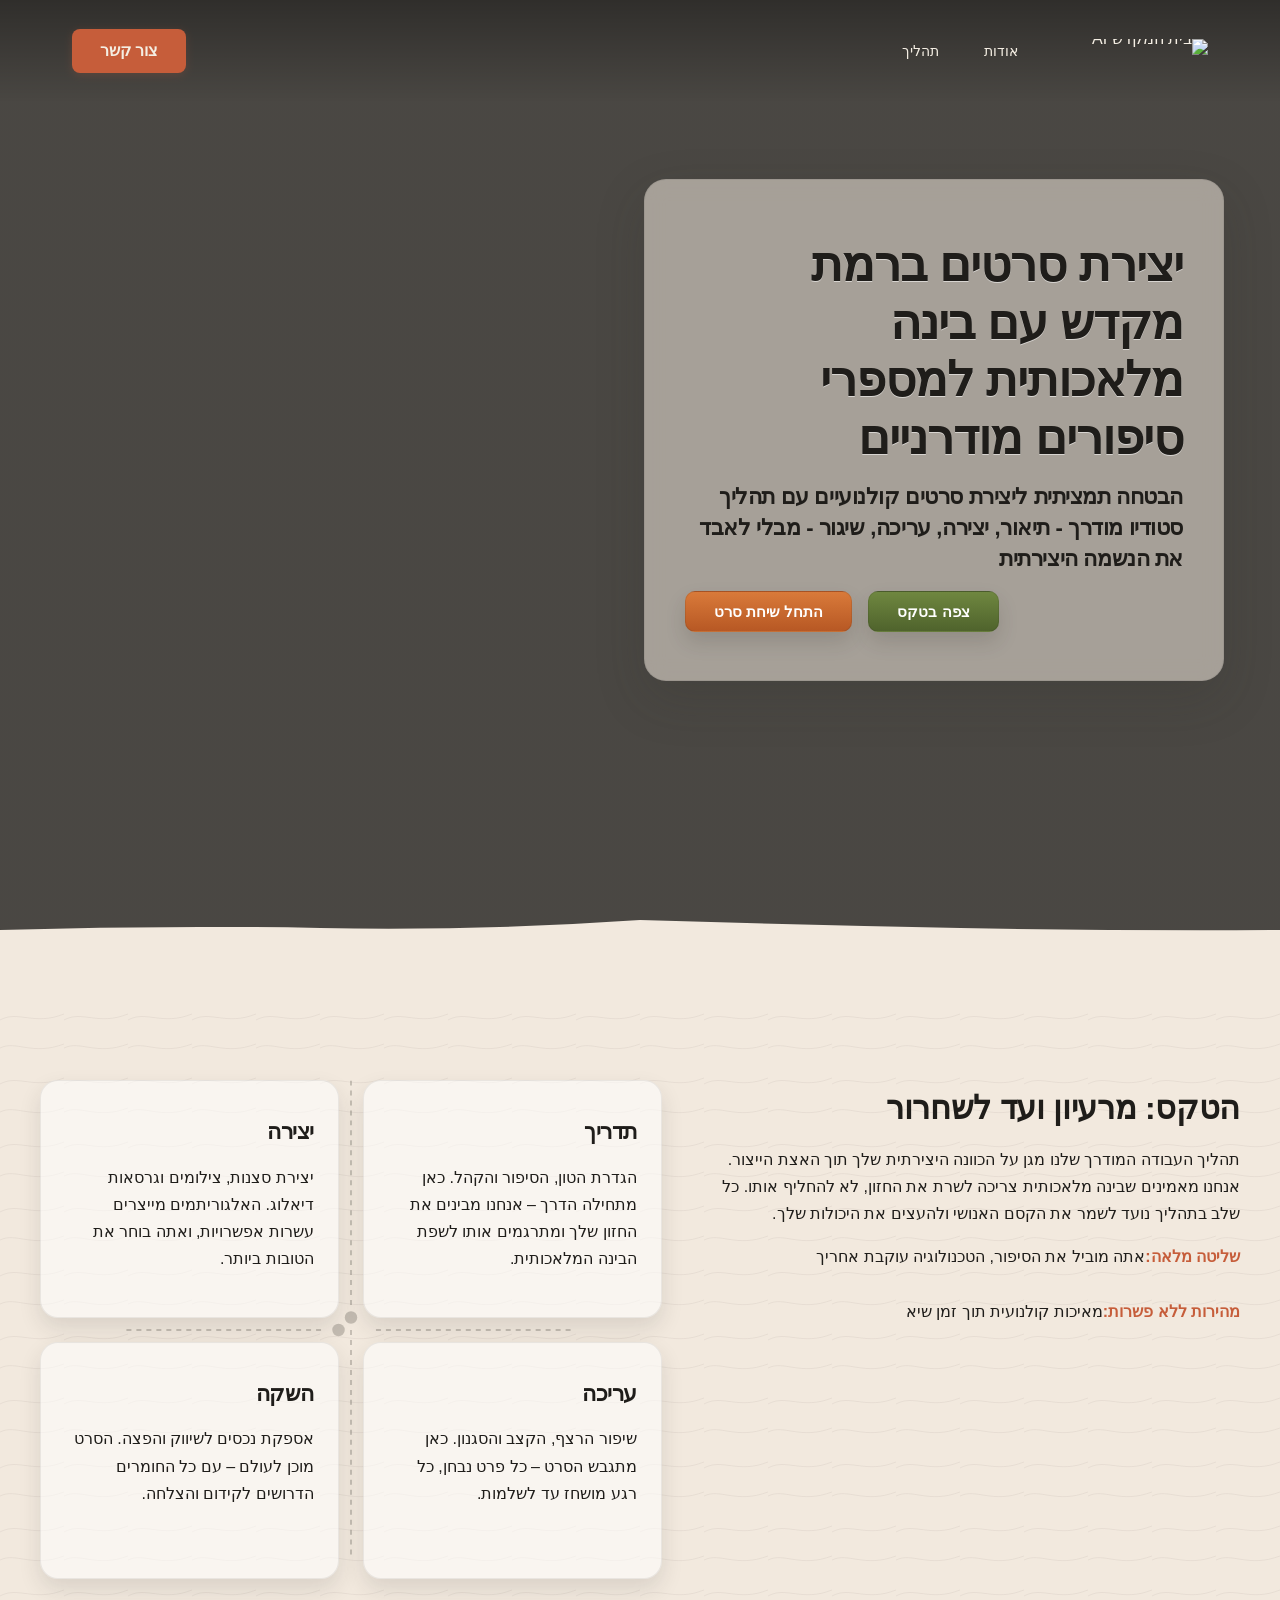
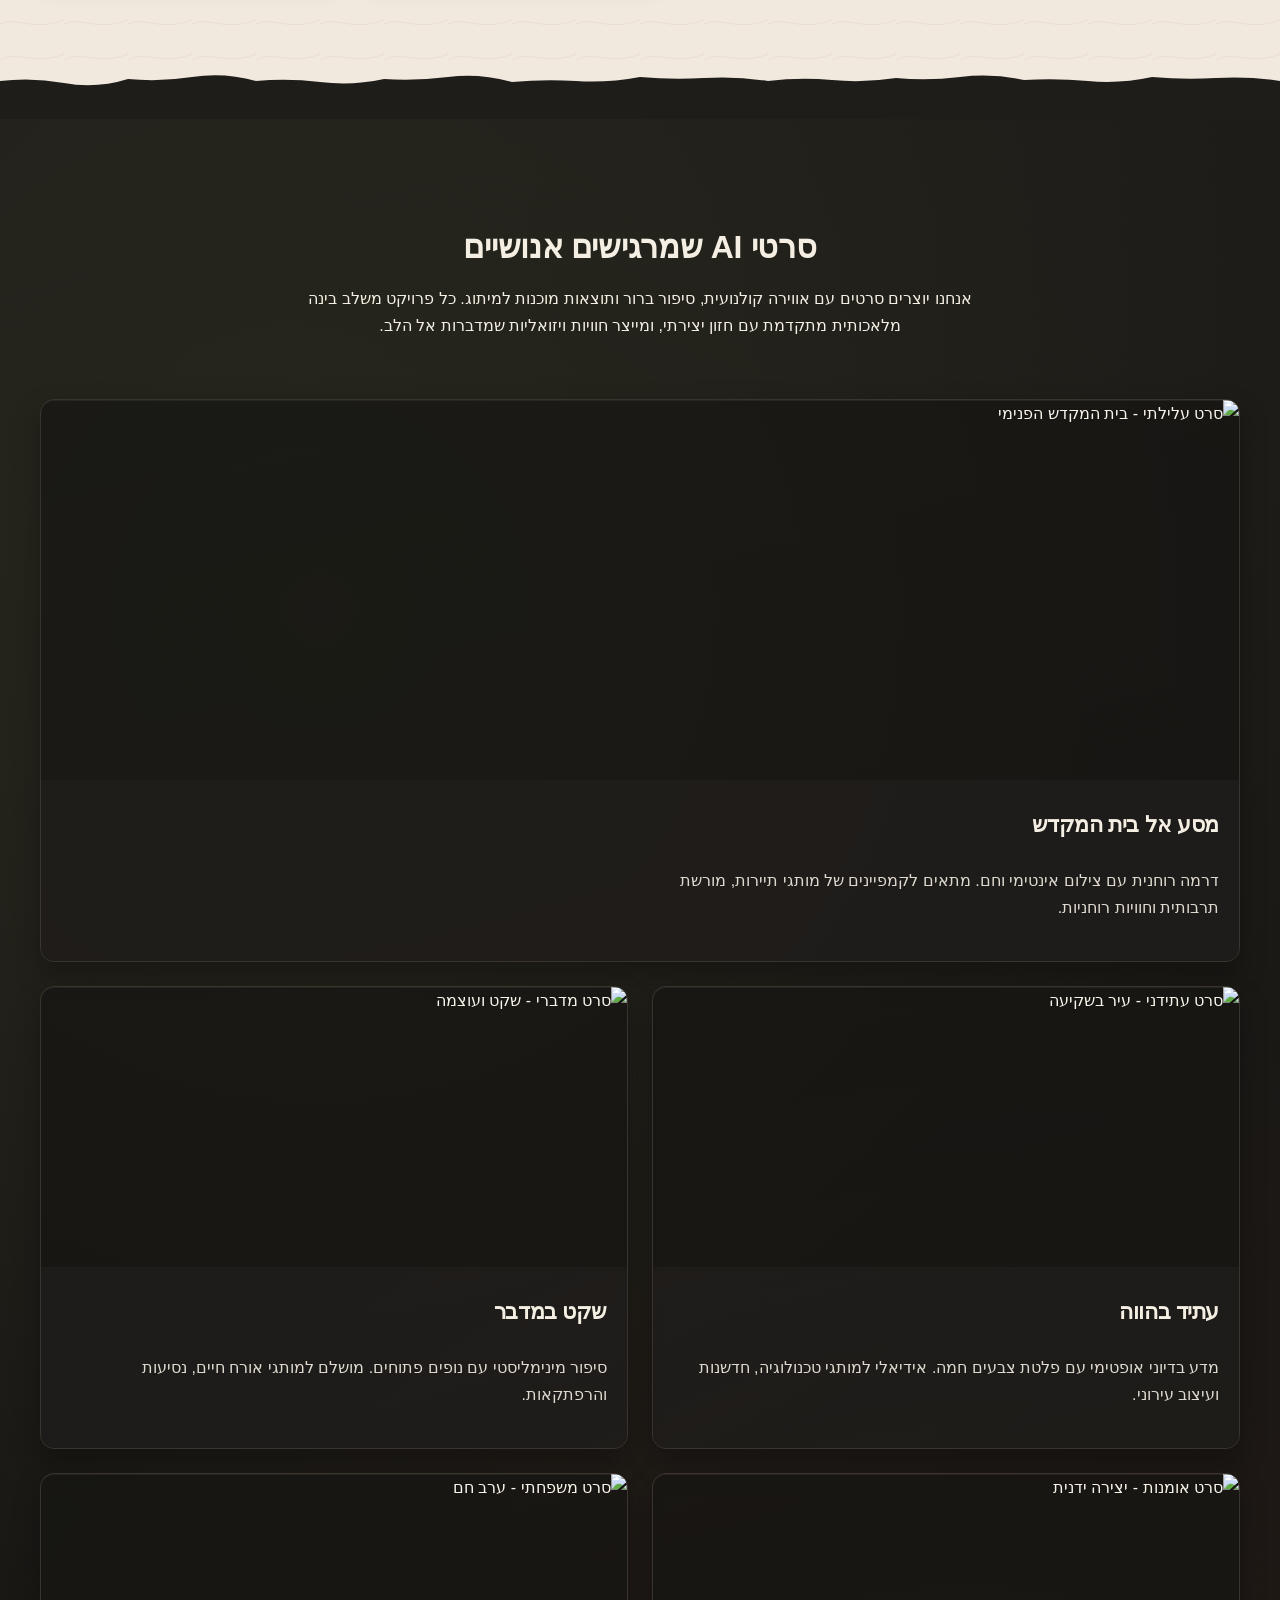
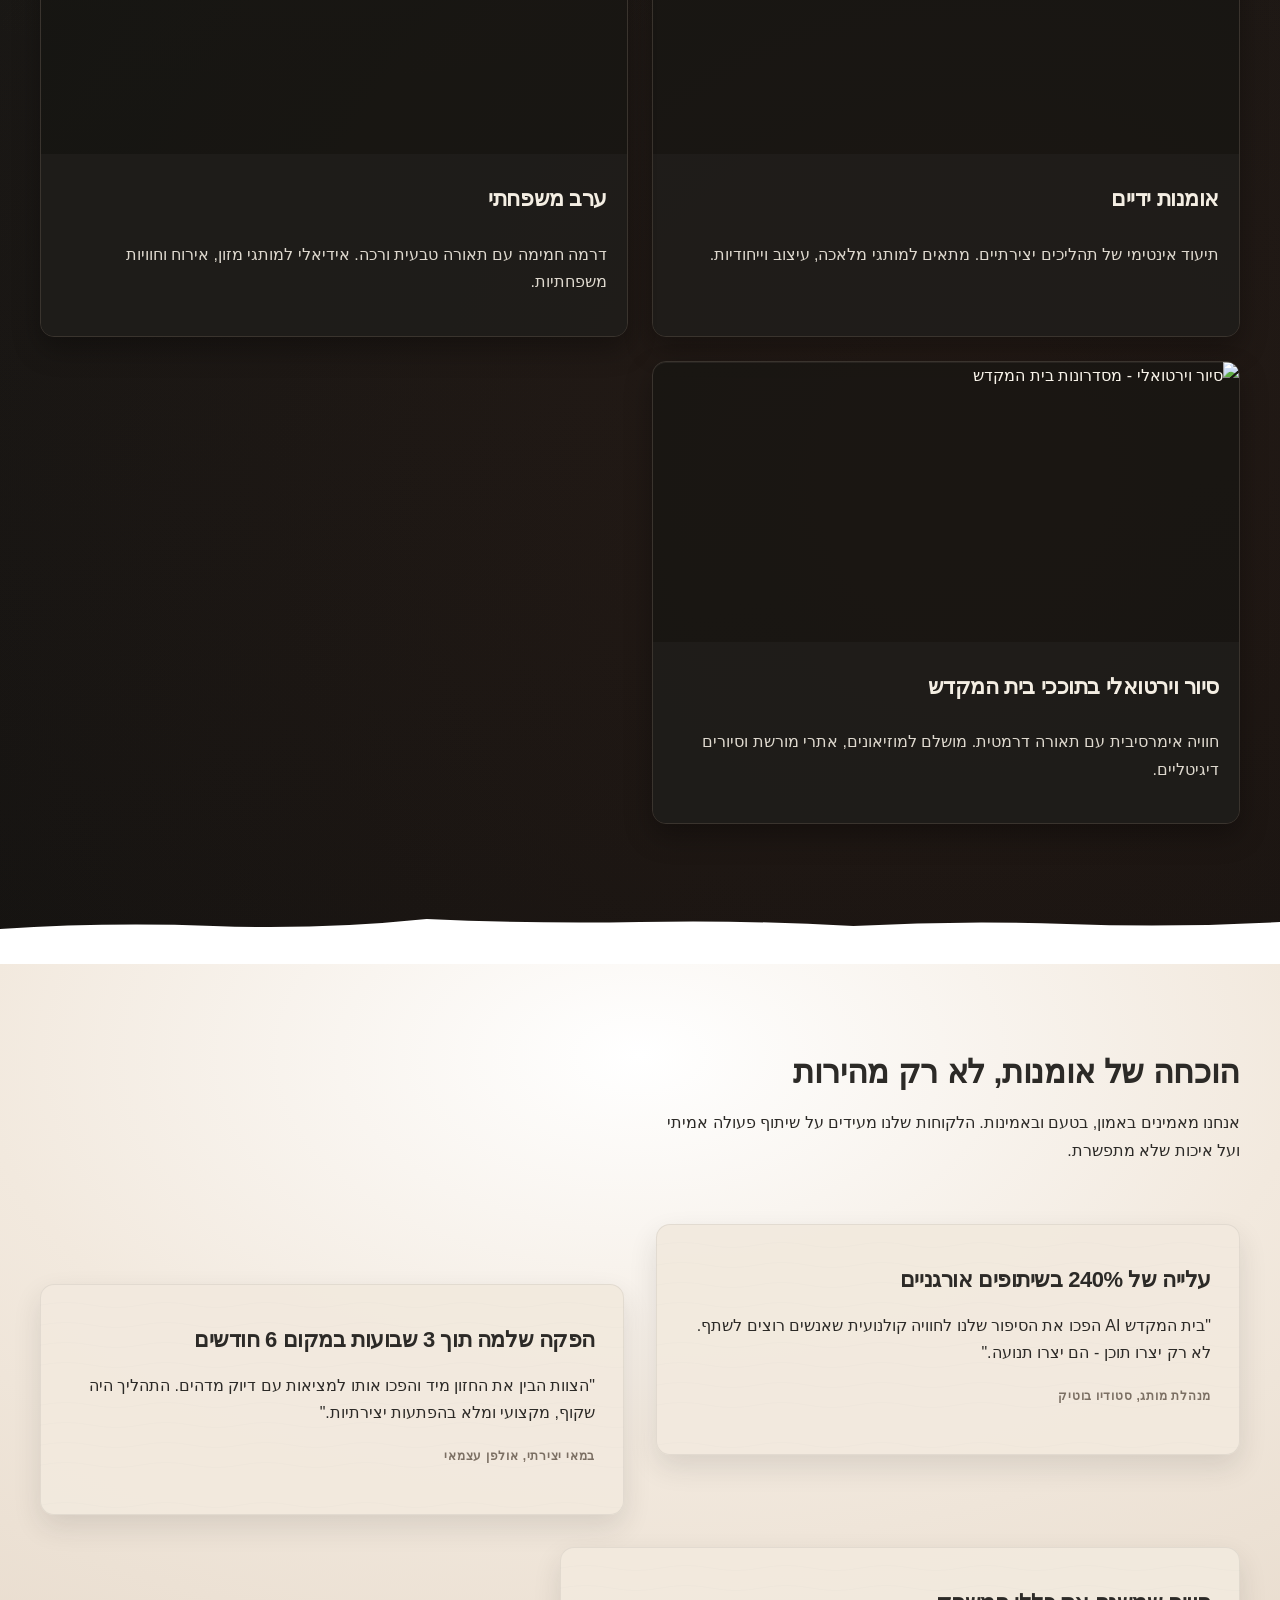
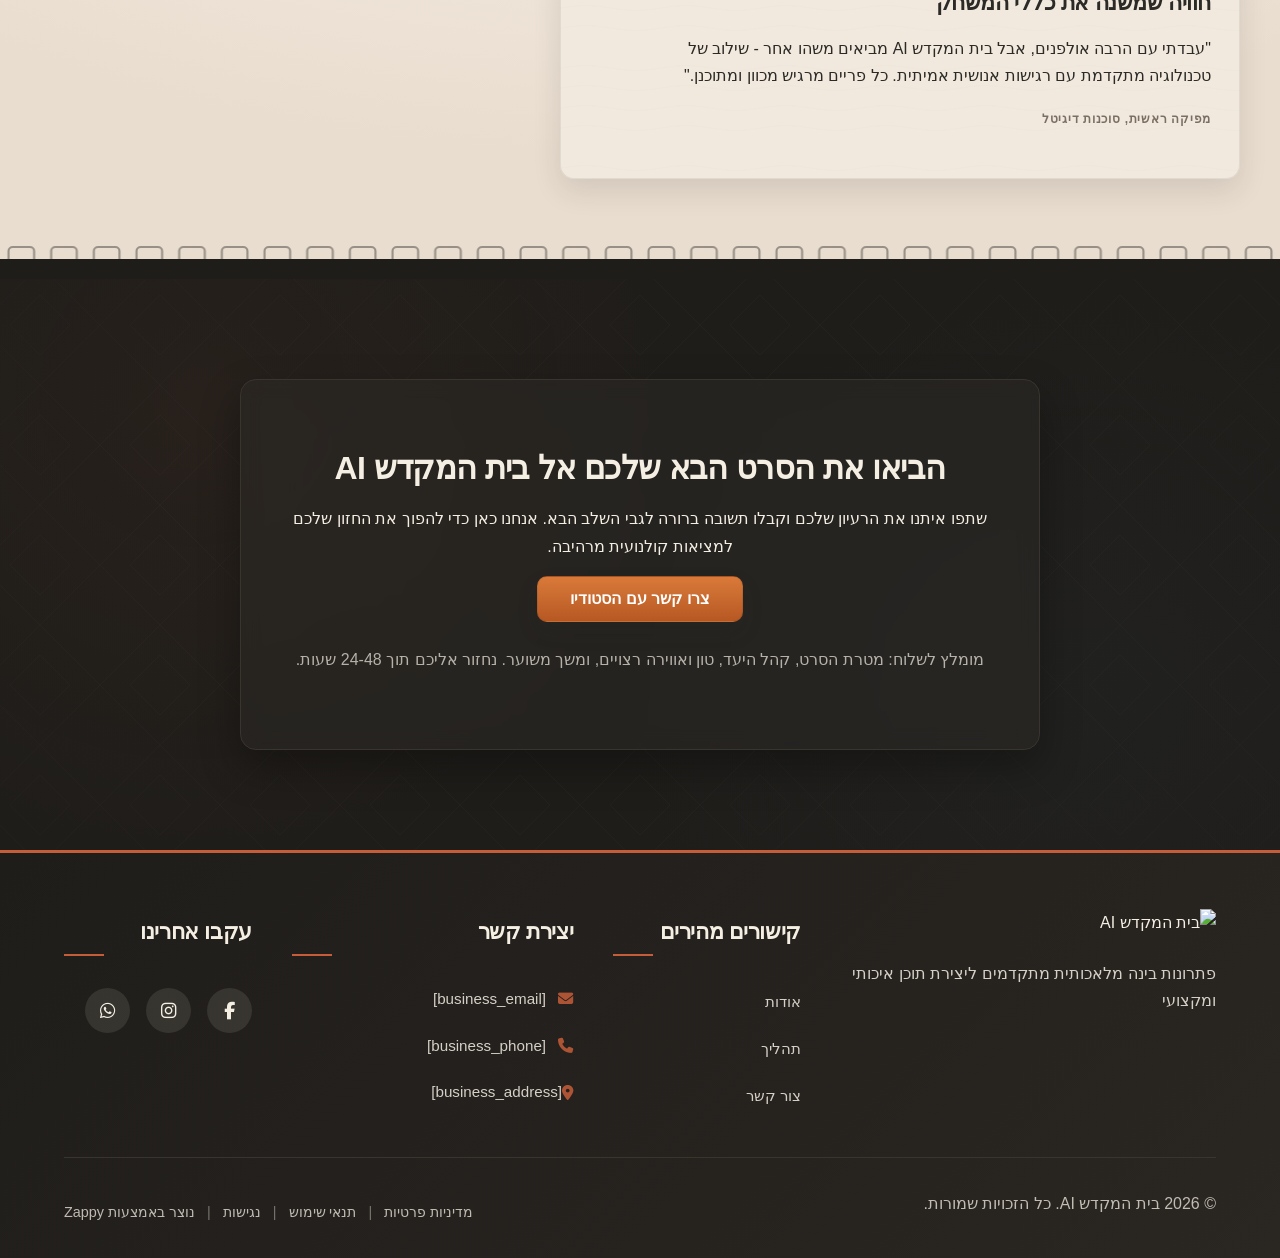
==== commit 20140d75: "Background sync: Progressive GitHub Sync" ====
--- a/public/index.html
+++ b/public/index.html
@@ -1 +1 @@
-<!doctype html><html dir="rtl" lang="he"><head><meta charset="UTF-8"><meta content="width=device-width,initial-scale=1" name="viewport"><meta content="index, follow" name="robots"><title>סרטים עלילתיים בבינה מלאכותית — בית המקדש AI</title><meta content="גלו את עתיד הקולנוע: סרטים עלילתיים מרהיבים שנוצרו בבינה מלאכותית. סיור וירטואלי בתוככי בית המקדש עם טכנולוגיה פורצת דרך." name="description"><meta content="בית המקדש AI, סרט עלילתי, בינה מלאכותית, סיור וירטואלי, יצירת תוכן" name="keywords"><link href="/assets/favicon.ico" rel="icon" type="image/x-icon"><link href="/assets/favicon-16x16.png" rel="icon" type="image/png" sizes="16x16"><link href="/assets/favicon-32x32.png" rel="icon" type="image/png" sizes="32x32"><link href="/assets/favicon-48x48.png" rel="icon" type="image/png" sizes="48x48"><link href="/assets/favicon-192x192.png" rel="icon" type="image/png" sizes="192x192"><link href="/assets/favicon-512x512.png" rel="icon" type="image/png" sizes="512x512"><link href="/assets/apple-touch-icon.png" rel="apple-touch-icon"><script>!function(){"use strict";var t="b4c5c257-83ad-4afb-b2c2-0eb6a1c3e725",e="https://api.zappy5.com/api/analytics/track",a=18e5,n=2592e6,o=!0,i=!0,r=!0;var s=function(){var e="zappy_visitor_"+t,a=null;try{if(a=localStorage.getItem(e)){var o=JSON.parse(a),i=Date.now();if(i-o.created<n)return o.lastSeen=i,localStorage.setItem(e,JSON.stringify(o)),o.id}}catch(t){console.warn("Zappy Analytics: LocalStorage not available")}var r="zv_"+Date.now()+"_"+Math.random().toString(36).substr(2,9);try{localStorage.setItem(e,JSON.stringify({id:r,created:Date.now(),lastSeen:Date.now()}))}catch(t){}return r}(),c=function(){var e="zappy_session_"+t,n=null;try{if(n=sessionStorage.getItem(e)){var o=JSON.parse(n),i=Date.now();if(i-o.timestamp<a)return o.timestamp=i,sessionStorage.setItem(e,JSON.stringify(o)),o.id}}catch(t){console.warn("Zappy Analytics: SessionStorage not available")}var r="zs_"+Date.now()+"_"+Math.random().toString(36).substr(2,9);try{sessionStorage.setItem(e,JSON.stringify({id:r,timestamp:Date.now()}))}catch(t){}return r}();function l(a,n){n=n||{};var o={website_id:t,event_type:a,page_path:window.location.pathname,referrer:document.referrer||"direct",visitor_id:s,session_id:c,metadata:n};if(navigator.sendBeacon){var i=new Blob([JSON.stringify(o)],{type:"application/json"});navigator.sendBeacon(e,i)}else fetch(e,{method:"POST",headers:{"Content-Type":"application/json"},body:JSON.stringify(o),keepalive:!0}).catch(function(t){console.warn("Zappy Analytics: Failed to track event",t)})}o&&l("pageview",{title:document.title,url:window.location.href}),i&&document.addEventListener("click",function(t){var e=t.target;if("BUTTON"===e.tagName||e.closest("button")){var a="BUTTON"===e.tagName?e:e.closest("button");l("click",{element:"button",text:a.textContent.trim().substring(0,100),id:a.id||null,class:a.className||null})}else if("A"===e.tagName||e.closest("a")){var n="A"===e.tagName?e:e.closest("a");l("navigation",{element:"link",text:n.textContent.trim().substring(0,100),href:n.href,external:n.hostname!==window.location.hostname})}},!0),r&&document.addEventListener("submit",function(t){var e=t.target;l("form_submit",{form_id:e.id||null,form_name:e.name||null,form_action:e.action||null,form_method:e.method||"GET"})},!0);var d=Date.now();window.addEventListener("beforeunload",function(){l("page_unload",{time_on_page:Math.floor((Date.now()-d)/1e3),page_path:window.location.pathname})}),window.zappyAnalytics={track:l,getVisitorId:function(){return s},getSessionId:function(){return c}}}()</script><meta content="סרטים עלילתיים בבינה מלאכותית — בית המקדש AI" property="og:title"><meta content="גלו את עתיד הקולנוע: סרטים עלילתיים מרהיבים שנוצרו בבינה מלאכותית. סיור וירטואלי בתוככי בית המקדש עם טכנולוגיה פורצת דרך." property="og:description"><meta content="website" property="og:type"><meta content="he_IL" property="og:locale"><meta content="summary_large_image" name="twitter:card"><meta content="סרטים עלילתיים בבינה מלאכותית — בית המקדש AI" name="twitter:title"><meta content="גלו את עתיד הקולנוע: סרטים עלילתיים מרהיבים שנוצרו בבינה מלאכותית. סיור וירטואלי בתוככי בית המקדש עם טכנולוגיה פורצת דרך." name="twitter:description"><link href="https://cdnjs.cloudflare.com/ajax/libs/font-awesome/6.4.0/css/all.min.css" rel="stylesheet"><link href="/assets/favicon.ico" rel="icon" type="image/x-icon"><link href="/assets/favicon-16x16.png" rel="icon" type="image/png" sizes="16x16"><link href="/assets/favicon-32x32.png" rel="icon" type="image/png" sizes="32x32"><link href="/assets/favicon-48x48.png" rel="icon" type="image/png" sizes="48x48"><link href="/assets/favicon-192x192.png" rel="icon" type="image/png" sizes="192x192"><link href="/assets/favicon-512x512.png" rel="icon" type="image/png" sizes="512x512"><link href="/assets/apple-touch-icon.png" rel="apple-touch-icon"><link href="https://cdn.jsdelivr.net/npm/vanilla-cookieconsent@3/dist/cookieconsent.css" rel="stylesheet"><script src="https://cdn.jsdelivr.net/npm/vanilla-cookieconsent@3/dist/cookieconsent.umd.js"></script><script src="https://cdn.jsdelivr.net/gh/mickidum/acc_toolbar/acctoolbar/acctoolbar.min.js"></script><link href="/styles.css" rel="stylesheet"><style id="zappy-dropdown-submenu-styles">#navMenu li:has(.sub-menu),.nav-menu li:has(.sub-menu),.navbar li:has(.sub-menu),nav li:has(.sub-menu){position:relative}#navMenu .sub-menu,.nav-menu .sub-menu,.navbar .sub-menu,nav .sub-menu{display:block!important;position:absolute!important;top:100%;left:0;min-width:220px;background:#fff;border-radius:8px;box-shadow:0 8px 25px rgba(0,0,0,.15);padding:8px 0;opacity:0;visibility:hidden;transform:translateY(10px);transition:all .3s ease;z-index:1000;list-style:none;pointer-events:none}#navMenu li:hover>.sub-menu,.nav-menu li:hover>.sub-menu,.navbar li:hover>.sub-menu,nav li:hover>.sub-menu{opacity:1!important;visibility:visible!important;transform:translateY(0)!important;pointer-events:auto!important}.sub-menu li{list-style:none;margin:0;padding:0}.sub-menu a{display:block!important;padding:10px 16px!important;color:var(--text-dark,#333)!important;font-weight:500;text-decoration:none;white-space:nowrap;transition:background-color .2s}.sub-menu a:hover{background-color:#f5f5f5}[dir=rtl] .nav-menu .sub-menu,[dir=rtl] .navbar .sub-menu,[dir=rtl] nav .sub-menu,html[lang=ar] .nav-menu .sub-menu,html[lang=ar] .navbar .sub-menu,html[lang=ar] nav .sub-menu,html[lang=he] .nav-menu .sub-menu,html[lang=he] .navbar .sub-menu,html[lang=he] nav .sub-menu{left:auto!important;right:0!important}.sub-menu:empty,.sub-menu:not(:has(li)),.sub-menu:not(:has(li:not(.zappy-hidden-menu-item))){display:none!important;opacity:0!important;visibility:hidden!important;pointer-events:none!important}li:has(.menu-group-title):hover>.sub-menu{opacity:1!important;visibility:visible!important;transform:translateY(0)!important;pointer-events:auto!important}#navMenu>li>.menu-group-title,.nav-menu>li>.menu-group-title{display:inline-block;padding:.5rem 1rem;cursor:default;user-select:none}@media (max-width:768px){#navMenu .sub-menu,.nav-menu .sub-menu,.navbar .sub-menu,nav .sub-menu{position:static!important;transform:none!important;box-shadow:none!important;background:0 0!important;max-height:0;overflow:hidden;opacity:0;visibility:hidden;transition:max-height .3s ease,opacity .3s ease;padding:0!important;border-radius:0!important}.sub-menu.mobile-expanded{max-height:500px!important;opacity:1!important;visibility:visible!important;padding:8px 0 8px 16px!important}[dir=rtl] .sub-menu.mobile-expanded,html[lang=he] .sub-menu.mobile-expanded{padding:8px 16px 8px 0!important}#navMenu li:hover>.sub-menu,.nav-menu li:hover>.sub-menu,.navbar li:hover>.sub-menu,nav li:hover>.sub-menu{opacity:0;visibility:hidden;pointer-events:none}#navMenu li>.sub-menu.mobile-expanded,.nav-menu li>.sub-menu.mobile-expanded,.navbar li>.sub-menu.mobile-expanded,nav li>.sub-menu.mobile-expanded{opacity:1!important;visibility:visible!important;pointer-events:auto!important}#navMenu li:has(.sub-menu),.nav-menu li:has(.sub-menu),.navbar li:has(.sub-menu),nav li:has(.sub-menu){display:flex!important;flex-wrap:wrap!important;align-items:center!important;position:relative!important;min-height:44px!important}#navMenu li:has(.sub-menu)>a,.nav-menu li:has(.sub-menu)>a,.navbar li:has(.sub-menu)>a,nav li:has(.sub-menu)>a{flex:1!important;min-width:0!important}#navMenu li:has(.sub-menu)>.menu-group-title,.nav-menu li:has(.sub-menu)>.menu-group-title,.navbar li:has(.sub-menu)>.menu-group-title,nav li:has(.sub-menu)>.menu-group-title{flex:1!important;min-width:0!important;padding:0!important;line-height:inherit!important}#navMenu li:has(.sub-menu)>.sub-menu,.nav-menu li:has(.sub-menu)>.sub-menu,.navbar li:has(.sub-menu)>.sub-menu,nav li:has(.sub-menu)>.sub-menu{flex-basis:100%!important;width:100%!important}#navMenu li:has(.sub-menu)>a [class*=arrow],#navMenu li:has(.sub-menu)>a [class*=chevron],.nav-menu li:has(.sub-menu)>a .fa-angle-down,.nav-menu li:has(.sub-menu)>a .fa-chevron-down,.nav-menu li:has(.sub-menu)>a [class*=arrow],.nav-menu li:has(.sub-menu)>a [class*=chevron],nav li:has(.sub-menu)>a [class*=arrow],nav li:has(.sub-menu)>a [class*=chevron]{display:none!important;visibility:hidden!important}.mobile-submenu-toggle{display:flex!important;align-items:center!important;justify-content:center!important;width:44px!important;height:auto!important;background:0 0!important;border:none!important;cursor:pointer!important;color:var(--text-light)!important;position:static!important;flex-shrink:0!important;align-self:stretch!important;z-index:2!important;padding:0!important;margin:0!important}.mobile-submenu-toggle::after{content:''!important;width:0!important;height:0!important;border-left:6px solid transparent!important;border-right:6px solid transparent!important;border-top:7px solid currentColor!important;transition:transform .3s ease!important}.mobile-submenu-toggle.expanded::after{transform:rotate(180deg)!important}.sub-menu a{padding:10px 0!important;display:block!important;color:var(--text-light)!important}.navbar .sub-menu li a,.zappy-products-dropdown .sub-menu a,nav.navbar .sub-menu li a{color:var(--text-light)!important}}@media (min-width:769px){.mobile-submenu-toggle{display:none!important}}</style><style id="mobile-lang-menu-deployed-css">@media (max-width:768px){.lang-switcher,.nav-container .lang-switcher,.nav-cta-container .lang-switcher,.nav-ecommerce-icons .lang-switcher,.nav-icons-left .lang-switcher,.navbar .lang-switcher,.navbar .nav-cta-container .lang-switcher{display:none!important}.mobile-lang-menu{width:100%;border-top:1px solid rgba(128,128,128,.2);padding:8px 0 0 0;margin-top:8px}.mobile-lang-toggle{display:flex!important;align-items:center;justify-content:space-between;width:100%;padding:12px 16px;background:0 0;border:none;cursor:pointer;font-size:15px;color:inherit;font-family:inherit}.mobile-lang-toggle::after{content:'';display:inline-block;width:8px;height:8px;border-right:2px solid currentColor;border-bottom:2px solid currentColor;transform:rotate(45deg);transition:transform .3s ease;margin-left:8px}.mobile-lang-toggle.expanded::after{transform:rotate(-135deg)}.mobile-lang-options{max-height:0;overflow:hidden;transition:max-height .3s ease}.mobile-lang-options.expanded{max-height:300px}.mobile-lang-option{display:flex!important;align-items:center;gap:10px;padding:10px 24px;text-decoration:none;color:inherit;font-size:14px;font-family:inherit}.mobile-lang-option:hover{background:rgba(128,128,128,.1)}.mobile-lang-option.active{font-weight:600;opacity:.7;pointer-events:none}.mobile-lang-option img{width:20px;height:20px;border-radius:50%}}@media (min-width:769px){.mobile-lang-menu{display:none!important}}</style><style id="zappy-widget-visibility">#mic-access-tool-box,#mic-access-tool-general-button,#mic-init-access-tool #mic-access-tool-box,#mic-init-access-tool #mic-access-tool-general-button,#mic-init-access-tool .mic-access-tool-general-button,._access-icon,._access-menu,.mic-access-tool-box,.mic-access-tool-general-button,div[id*=mic-access-tool-box]{display:none!important;visibility:hidden!important;opacity:0!important;pointer-events:none!important}</style></head><body><nav class="navbar" dir="rtl"><button aria-label="Menu" class="mobile-toggle" id="mobileToggle"><svg viewbox="0 0 24 24" class="hamburger-icon" fill="none" height="24" width="24"><path d="M3 12h18M3 6h18M3 18h18" stroke="currentColor" stroke-linecap="round" stroke-width="2"></path></svg><svg viewbox="0 0 24 24" class="close-icon" fill="none" height="24" width="24" style="display:none"><path d="M18 6L6 18M6 6l12 12" stroke="currentColor" stroke-linecap="round" stroke-width="2"></path></svg></button><button aria-label="Call" class="phone-header-btn"><svg viewbox="0 0 24 24" fill="currentColor" height="20" width="20"><path d="M22 16.92v3a2 2 0 0 1-2.18 2 19.79 19.79 0 0 1-8.63-3.07 19.5 19.5 0 0 1-6-6 19.79 19.79 0 0 1-3.07-8.67A2 2 0 0 1 4.11 2h3a2 2 0 0 1 2 1.72 12.84 12.84 0 0 0 .7 2.81 2 2 0 0 1-.45 2.11L8.09 9.91a16 16 0 0 0 6 6l1.27-1.27a2 2 0 0 1 2.11-.45 12.84 12.84 0 0 0 2.81.7A2 2 0 0 1 22 16.92z"></path></svg></button><div class="nav-container"><div class="nav-right-group"><div class="nav-brand"><a href="/" class="logo-link"><img alt="בית המקדש AI" src="/assets/ai-logo.webp" class="logo"></a></div><ul class="nav-menu" id="navMenu"><li><a href="/about">אודות</a></li><li><a href="/process">תהליך</a></li></ul></div><div class="nav-cta-container"><a href="/contact" class="nav-cta-btn">צור קשר</a></div></div></nav><script>window.addEventListener("load",function(){const e=document.querySelector(".navbar, nav, header");if(!e)return void console.log("[Navbar] Navbar element not found");let t=document.getElementById("mobileToggle")||document.querySelector(".mobile-toggle")||document.querySelector(".hamburger")||document.querySelector(".hamburger-menu")||document.querySelector(".menu-toggle")||document.querySelector(".burger-menu")||document.querySelector('[aria-label="Menu"]')||document.querySelector('[aria-label="תפריט"]');const o=document.querySelector(".phone-header-btn"),n=window.getComputedStyle(e);let r=n.backgroundColor;if(console.log("[Navbar] Initial navbar background:",r),"transparent"===r||"rgba(0, 0, 0, 0)"===r||r.startsWith("rgba")&&r.includes(", 0)")){const e=n.backgroundImage;if(e&&"none"!==e)console.log("[Navbar] Navbar has background image/gradient, using dark text"),r="rgb(240, 240, 240)";else{const e=window.getComputedStyle(document.body).backgroundColor;console.log("[Navbar] Navbar transparent, using body background:",e),r=e}}const i=r.match(/\d+/g);if(i&&i.length>=3){const e=(.299*parseInt(i[0])+.587*parseInt(i[1])+.114*parseInt(i[2]))/255;console.log("[Navbar] Mobile button colors preserved from Claude CSS (luminance:",e.toFixed(2)+")");const n=document.createElement("style");n.id="zappy-mobile-nav-fix";document.documentElement.lang;document.documentElement.dir,n.textContent='\n        /* Hide mobile buttons on desktop, show only on mobile */\n        @media (min-width: 769px) {\n          .mobile-toggle,\n          .phone-header-btn {\n            display: none !important;\n          }\n        }\n        \n        /* Show and position mobile buttons correctly on mobile */\n        @media (max-width: 768px) {\n          .mobile-toggle,\n          .phone-header-btn {\n            position: absolute !important;\n            top: 50% !important;\n            transform: translateY(-50%) !important;\n            z-index: 1001 !important;\n            display: flex !important;\n            align-items: center !important;\n            justify-content: center !important;\n            width: 36px !important;\n            height: 36px !important;\n            border-radius: 50% !important;\n            border: none !important;\n            cursor: pointer !important;\n            padding: 6px !important;\n            background: none !important;\n            color: var(--nav-text, var(--text-light)) !important;\n          }\n          \n          /* LTR positioning (default): hamburger LEFT, phone RIGHT */\n          html:not([dir="rtl"]):not([lang="he"]):not([lang="ar"]) .mobile-toggle,\n          html[dir="ltr"] .mobile-toggle {\n            left: 12px !important;\n            right: auto !important;\n          }\n          html:not([dir="rtl"]):not([lang="he"]):not([lang="ar"]) .phone-header-btn,\n          html[dir="ltr"] .phone-header-btn {\n            right: 12px !important;\n            left: auto !important;\n          }\n          \n          /* RTL positioning: hamburger RIGHT, phone LEFT */\n          html[dir="rtl"] .mobile-toggle,\n          html[lang="he"] .mobile-toggle,\n          html[lang="ar"] .mobile-toggle {\n            right: 12px !important;\n            left: auto !important;\n          }\n          html[dir="rtl"] .phone-header-btn,\n          html[lang="he"] .phone-header-btn,\n          html[lang="ar"] .phone-header-btn {\n            left: 12px !important;\n            right: auto !important;\n          }\n          \n          /* CRITICAL: Ensure nav-container has min-height on mobile */\n          /* All children are positioned absolutely/fixed on mobile, so height:auto collapses to 0 */\n          .nav-container {\n            min-height: 70px !important;\n            position: relative !important;\n          }\n          \n          /* Ensure SVG icons are properly sized and inherit color */\n          .mobile-toggle svg,\n          .phone-header-btn svg {\n            width: 24px !important;\n            height: 24px !important;\n            /* Don\'t force display - let JavaScript control hamburger/close toggle */\n          }\n          \n          /* Reset nav-cta-container on mobile - remove desktop box-shadow/padding */\n          /* that creates a visible ghost box when CTA button is hidden */\n          .nav-cta-container {\n            box-shadow: none !important;\n            padding: 0 !important;\n          }\n          \n          /* Hide nav-cta-container entirely on mobile when there\'s no lang-switcher */\n          /* (only the CTA button is inside, and it\'s hidden on mobile) */\n          .nav-cta-container:not(:has(.lang-switcher)) {\n            display: none !important;\n          }\n          \n          /* CRITICAL: Prevent hero image fade gradient from bleeding over headline text */\n          /* The .image-fade-gradient has bottom: -30px (extends below parent) */\n          /* On mobile stacked layout, this overlaps the h1 text below the image */\n          .hero-image-column {\n            overflow: hidden !important;\n          }\n          .image-fade-gradient {\n            bottom: 0 !important;\n          }\n          \n          /* Hide desktop language switcher on mobile - hamburger menu handles it */\n          /* High specificity to override stored CSS */\n          .lang-switcher,\n          .nav-cta-container .lang-switcher,\n          .nav-container .lang-switcher,\n          .navbar .lang-switcher,\n          .navbar .nav-cta-container .lang-switcher {\n            display: none !important;\n          }\n        }\n      ';const r=document.getElementById("zappy-mobile-nav-fix");r&&r.remove(),document.head.appendChild(n),console.log("[Navbar] Critical CSS injected for mobile nav positioning");const l=window.innerWidth<=768;if(t){const e=t.querySelector(".hamburger-icon"),o=t.querySelector(".close-icon");e&&(e.style.setProperty("width","24px","important"),e.style.setProperty("height","24px","important"),e.style.setProperty("display","block","important")),o&&(o.style.setProperty("width","24px","important"),o.style.setProperty("height","24px","important"),o.style.setProperty("display","none","important")),l?(t.style.setProperty("position","absolute","important"),t.style.setProperty("top","50%","important"),t.style.setProperty("transform","translateY(-50%)","important"),t.style.setProperty("z-index","1001","important"),t.style.removeProperty("left"),t.style.removeProperty("right"),console.log("[Navbar] Mobile toggle positioning applied (mobile viewport)")):(t.style.removeProperty("position"),t.style.removeProperty("top"),t.style.removeProperty("transform"),t.style.removeProperty("z-index"),t.style.removeProperty("left"),t.style.removeProperty("right"),console.log("[Navbar] Desktop viewport - cleared mobile toggle inline positioning"))}if(o){const e=o.querySelector("svg");e&&(e.style.width="24px",e.style.height="24px",e.setAttribute("width","24"),e.setAttribute("height","24")),l?(o.style.setProperty("position","absolute","important"),o.style.setProperty("top","50%","important"),o.style.setProperty("transform","translateY(-50%)","important"),o.style.setProperty("z-index","1001","important"),o.style.removeProperty("left"),o.style.removeProperty("right"),console.log("[Navbar] Phone button positioning applied (mobile viewport)")):(o.style.removeProperty("position"),o.style.removeProperty("top"),o.style.removeProperty("transform"),o.style.removeProperty("z-index"),o.style.removeProperty("left"),o.style.removeProperty("right"),console.log("[Navbar] Desktop viewport - cleared phone button inline positioning"))}}else console.log("[Navbar] Could not parse background color:",r);t=document.getElementById("mobileToggle")||document.querySelector(".mobile-toggle")||document.querySelector(".hamburger")||document.querySelector(".hamburger-menu")||document.querySelector(".menu-toggle")||document.querySelector(".burger-menu")||document.querySelector('[aria-label="Menu"]')||document.querySelector('[aria-label="תפריט"]');const l=document.getElementById("navMenu")||document.querySelector(".nav-menu")||document.querySelector(".nav-links")||document.querySelector("nav ul:not(.submenu)");if(!t||!l)return void console.log("[Navbar] Mobile toggle or menu not found:",{toggle:!!t,menu:!!l});l.id||(l.id="navMenu"),console.log("[Navbar] Initializing mobile menu...");const a=t.cloneNode(!0);t.parentNode.replaceChild(a,t),a.addEventListener("click",function(e){e.preventDefault(),e.stopPropagation();const t=this.querySelector(".hamburger-icon"),o=this.querySelector(".close-icon");l.classList.contains("active")?(l.classList.remove("active"),t&&t.style.setProperty("display","block","important"),o&&o.style.setProperty("display","none","important"),document.body.style.overflow="",console.log("[Navbar] Menu closed")):(l.classList.add("active"),t&&t.style.setProperty("display","none","important"),o&&o.style.setProperty("display","block","important"),document.body.style.overflow="hidden",console.log("[Navbar] Menu opened"))}),l.querySelectorAll("a").forEach(function(e){e.addEventListener("click",function(){if("#"===this.getAttribute("href"))return;const e=a.querySelector(".hamburger-icon"),t=a.querySelector(".close-icon");l.classList.remove("active"),e&&e.style.setProperty("display","block","important"),t&&t.style.setProperty("display","none","important"),document.body.style.overflow="",console.log("[Navbar] Menu closed (link clicked)")})});var s=l.querySelectorAll(".dropdown-toggle");s.forEach(function(e){e.addEventListener("click",function(e){e.preventDefault(),e.stopPropagation();var t=this.closest(".nav-dropdown");t&&(t.parentNode.querySelectorAll(".nav-dropdown.open").forEach(function(e){e!==t&&e.classList.remove("open")}),t.classList.toggle("open"),console.log("[Navbar] Dropdown toggled:",t.classList.contains("open")?"open":"closed"))})}),document.addEventListener("click",function(e){e.target.closest(".nav-dropdown")||document.querySelectorAll(".nav-dropdown.open").forEach(function(e){e.classList.remove("open")})}),console.log("[Navbar] Dropdown handlers initialized for "+s.length+" dropdowns"),o&&o.addEventListener("click",function(){const e=document.querySelectorAll('a[href^="tel:"]'),t=e.length>0?e[0].getAttribute("href").replace("tel:",""):"[business_phone]";window.location.href="tel:"+t,console.log("[Navbar] Phone button clicked")}),console.log("[Navbar] Mobile menu initialized successfully");const p=function(){const e=document.querySelector(".whatsapp-float");e&&(window.innerWidth>=769?(e.style.setProperty("display","none","important"),e.style.setProperty("visibility","hidden","important"),e.style.setProperty("opacity","0","important"),e.style.setProperty("pointer-events","none","important"),console.log("[WhatsApp] Button hidden on desktop")):(e.style.removeProperty("display"),e.style.removeProperty("visibility"),e.style.removeProperty("opacity"),e.style.removeProperty("pointer-events"),console.log("[WhatsApp] Button visible on mobile")))};let c;p(),window.addEventListener("resize",function(){clearTimeout(c),c=setTimeout(p,100)})})</script><main><section class="index-hero-section" data-layout-spec="בית-hero" data-hero-type="fullscreen-scrim"><img alt="בית המקדש AI - סביבת יצירה קולנועית" src="/assets/site-index-hero-bg.webp" data-context="A cinematic film production scene with warm sand and cream tones, subtle paper grain texture overlay, soft studio lighting creating gentle shadows, film camera equipment subtly visible in background, vintage film reels, warm golden hour lighting, shallow depth of field, professional cinematography aesthetic, sacred temple-like atmosphere with reverent lighting, peaceful and contemplative mood, high-end film production quality" data-placeholder="index-hero-bg" height="1080" width="1920" class="hero-bg-image" data-hero-bg="true"><div class="hero-scrim-overlay" aria-hidden="true"></div><div class="hero-content-wrapper"><div class="hero-content-card"><h1>יצירת סרטים ברמת מקדש עם בינה מלאכותית למספרי סיפורים מודרניים</h1><h3>הבטחה תמציתית ליצירת סרטים קולנועיים עם תהליך סטודיו מודרך - תיאור, יצירה, עריכה, שיגור - מבלי לאבד את הנשמה היצירתית</h3><div class="hero-cta-group"><a href="/contact" class="btn-primary">התחל שיחת סרט</a><a href="/process" class="btn-secondary">צפה בטקס</a></div></div></div><div class="index-hero-divider-wrapper"><svg viewbox="0 0 1200 100" aria-hidden="true" data-no-icon-edit="true" xmlns="http://www.w3.org/2000/svg" preserveaspectratio="none"><path d="M0,100 L0,30 Q150,25 300,28 T600,20 Q750,25 900,28 T1200,30 L1200,100 Z" fill="#F2E9DE"></path></svg></div></section><section class="index-process-section" data-layout-spec="בית-process"><div class="index-process-container"><div class="index-process-intro"><h2>הטקס: מרעיון ועד לשחרור</h2><p>תהליך העבודה המודרך שלנו מגן על הכוונה היצירתית שלך תוך האצת הייצור. אנחנו מאמינים שבינה מלאכותית צריכה לשרת את החזון, לא להחליף אותו. כל שלב בתהליך נועד לשמר את הקסם האנושי ולהעצים את היכולות שלך.</p><div class="index-process-principles"><p><strong>שליטה מלאה:</strong>אתה מוביל את הסיפור, הטכנולוגיה עוקבת אחריך</p><p><strong>מהירות ללא פשרות:</strong>מאיכות קולנועית תוך זמן שיא</p></div></div><div class="index-process-steps"><svg viewbox="0 0 400 400" aria-hidden="true" data-no-icon-edit="true" xmlns="http://www.w3.org/2000/svg" class="index-process-connector"><line opacity="0.3" stroke="currentColor" stroke-dasharray="4 4" stroke-width="1.5" x1="200" x2="200" y1="0" y2="180"></line><circle cx="200" cy="190" fill="currentColor" opacity="0.3" r="5"></circle><line opacity="0.3" stroke="currentColor" stroke-dasharray="4 4" stroke-width="1.5" x1="200" x2="200" y1="200" y2="380"></line><line opacity="0.3" stroke="currentColor" stroke-dasharray="4 4" stroke-width="1.5" x1="20" x2="180" y1="200" y2="200"></line><circle cx="190" cy="200" fill="currentColor" opacity="0.3" r="5"></circle><line opacity="0.3" stroke="currentColor" stroke-dasharray="4 4" stroke-width="1.5" x1="220" x2="380" y1="200" y2="200"></line></svg><div class="index-process-card" style="grid-area:card1"><h3>תדריך</h3><p>הגדרת הטון, הסיפור והקהל. כאן מתחילה הדרך – אנחנו מבינים את החזון שלך ומתרגמים אותו לשפת הבינה המלאכותית.</p></div><div class="index-process-card" style="grid-area:card2"><h3>יצירה</h3><p>יצירת סצנות, צילומים וגרסאות דיאלוג. האלגוריתמים מייצרים עשרות אפשרויות, ואתה בוחר את הטובות ביותר.</p></div><div class="index-process-card" style="grid-area:card3"><h3>עריכה</h3><p>שיפור הרצף, הקצב והסגנון. כאן מתגבש הסרט – כל פרט נבחן, כל רגע מושחז עד לשלמות.</p></div><div class="index-process-card" style="grid-area:card4"><h3>השקה</h3><p>אספקת נכסים לשיווק והפצה. הסרט מוכן לעולם – עם כל החומרים הדרושים לקידום והצלחה.</p></div></div></div><div class="index-process-divider-wrapper"><svg viewbox="0 0 1200 80" aria-hidden="true" data-no-icon-edit="true" xmlns="http://www.w3.org/2000/svg" preserveaspectratio="none"><path d="M0,80 L0,42 Q30,38 60,44 T120,40 Q150,43 180,38 T240,42 Q270,39 300,43 T360,40 Q390,42 420,38 T480,43 Q510,40 540,42 T600,38 Q630,41 660,39 T720,42 Q750,38 780,41 T840,39 Q870,42 900,38 T960,41 Q990,39 1020,42 T1080,38 Q1110,41 1140,39 T1200,42 L1200,80 Z" fill="#1F1D1A"></path></svg></div></section><section class="index-showcase-section" data-layout-spec="בית-showcase"><div class="index-showcase-container"><div class="index-showcase-header"><h2>סרטי AI שמרגישים אנושיים</h2><p class="index-showcase-intro">אנחנו יוצרים סרטים עם אווירה קולנועית, סיפור ברור ותוצאות מוכנות למיתוג. כל פרויקט משלב בינה מלאכותית מתקדמת עם חזון יצירתי, ומייצר חוויות ויזואליות שמדברות אל הלב.</p></div><div class="index-showcase-grid"><article class="index-showcase-tile" data-span="2"><div class="index-showcase-tile-image"><img alt="סרט עלילתי - בית המקדש הפנימי" src="/assets/site-index-showcase-image-1.webp" data-context="A cinematic still from an AI-generated film showing a mystical temple interior with warm golden lighting, ancient stone pillars, and ethereal atmosphere - warm color grading with soft highlights, film grain texture, intimate and spiritual mood" data-placeholder="index-showcase-image-1" height="500" width="800"></div><div class="index-showcase-tile-content"><h3>מסע אל בית המקדש</h3><p>דרמה רוחנית עם צילום אינטימי וחם. מתאים לקמפיינים של מותגי תיירות, מורשת תרבותית וחוויות רוחניות.</p></div></article><article class="index-showcase-tile"><div class="index-showcase-tile-image"><img alt="סרט עתידני - עיר בשקיעה" src="/assets/site-index-showcase-image-2.webp" data-context="AI-generated film still of a futuristic cityscape at golden hour with warm orange and purple tones, cinematic composition, soft focus background, modern architecture blending with natural elements - marketing film aesthetic" data-placeholder="index-showcase-image-2" height="400" width="600"></div><div class="index-showcase-tile-content"><h3>עתיד בהווה</h3><p>מדע בדיוני אופטימי עם פלטת צבעים חמה. אידיאלי למותגי טכנולוגיה, חדשנות ועיצוב עירוני.</p></div></article><article class="index-showcase-tile"><div class="index-showcase-tile-image"><img alt="סרט מדברי - שקט ועוצמה" src="/assets/site-index-showcase-image-3.webp" data-context="Cinematic AI film frame showing a peaceful desert landscape with ancient ruins, warm sand dunes, soft morning light, muted earth tones, serene and contemplative atmosphere - brand storytelling visual" data-placeholder="index-showcase-image-3" height="400" width="600"></div><div class="index-showcase-tile-content"><h3>שקט במדבר</h3><p>סיפור מינימליסטי עם נופים פתוחים. מושלם למותגי אורח חיים, נסיעות והרפתקאות.</p></div></article><article class="index-showcase-tile"><div class="index-showcase-tile-image"><img alt="סרט אומנות - יצירה ידנית" src="/assets/site-index-showcase-image-4.webp" data-context="AI-generated cinematic shot of hands crafting pottery in warm studio light, close-up detail, shallow depth of field, earthy textures, artisan aesthetic with warm color palette - storytelling for handmade brands" data-placeholder="index-showcase-image-4" height="400" width="600"></div><div class="index-showcase-tile-content"><h3>אומנות ידיים</h3><p>תיעוד אינטימי של תהליכים יצירתיים. מתאים למותגי מלאכה, עיצוב וייחודיות.</p></div></article><article class="index-showcase-tile"><div class="index-showcase-tile-image"><img alt="סרט משפחתי - ערב חם" src="/assets/site-index-showcase-image-5.webp" data-context="Cinematic AI film still of a cozy evening gathering with warm candlelight, people in soft focus sharing a meal, intimate atmosphere, golden hour lighting through windows, emotional storytelling aesthetic" data-placeholder="index-showcase-image-5" height="400" width="600"></div><div class="index-showcase-tile-content"><h3>ערב משפחתי</h3><p>דרמה חמימה עם תאורה טבעית ורכה. אידיאלי למותגי מזון, אירוח וחוויות משפחתיות.</p></div></article><article class="index-showcase-tile"><div class="index-showcase-tile-image"><img alt="סיור וירטואלי - מסדרונות בית המקדש" src="/assets/site-index-showcase-image-6.webp" data-context="AI-generated film frame showing a virtual tour through temple corridors with mystical lighting, ancient stone walls, warm torchlight, immersive POV perspective, spiritual journey aesthetic - marketing for cultural experiences" data-placeholder="index-showcase-image-6" height="400" width="600"></div><div class="index-showcase-tile-content"><h3>סיור וירטואלי בתוככי בית המקדש</h3><p>חוויה אימרסיבית עם תאורה דרמטית. מושלם למוזיאונים, אתרי מורשת וסיורים דיגיטליים.</p></div></article></div></div><div class="index-showcase-divider-wrapper"><svg viewbox="0 0 1200 80" aria-hidden="true" data-no-icon-edit="true" xmlns="http://www.w3.org/2000/svg" preserveaspectratio="none"><defs><linearGradient id="showcase-divider-gradient" x1="0%" x2="0%" y1="0%" y2="100%"><stop offset="0%" style="stop-color:#6E7B3B;stop-opacity:0.6"></stop><stop offset="100%" style="stop-color:#E9DDCF;stop-opacity:0.8"></stop></linearGradient></defs><path d="M0,80 L0,45 Q100,38 200,42 T400,35 Q500,40 600,38 T800,42 Q900,36 1000,40 T1200,38 L1200,80 Z" fill="#FFFFFF"></path></svg></div></section><section class="index-testimonials-section" data-layout-spec="בית-testimonials"><div class="index-testimonials-container"><div class="index-testimonials-intro"><h2>הוכחה של אומנות, לא רק מהירות</h2><p>אנחנו מאמינים באמון, בטעם ובאמינות. הלקוחות שלנו מעידים על שיתוף פעולה אמיתי ועל איכות שלא מתפשרת.</p></div><div class="index-testimonials-grid"><div class="index-testimonials-card index-testimonials-card-1"><h3>עלייה של 240% בשיתופים אורגניים</h3><p>"בית המקדש AI הפכו את הסיפור שלנו לחוויה קולנועית שאנשים רוצים לשתף. לא רק יצרו תוכן - הם יצרו תנועה."</p><p class="index-testimonials-role">מנהלת מותג, סטודיו בוטיק</p></div><div class="index-testimonials-card index-testimonials-card-2"><h3>הפקה שלמה תוך 3 שבועות במקום 6 חודשים</h3><p>"הצוות הבין את החזון מיד והפכו אותו למציאות עם דיוק מדהים. התהליך היה שקוף, מקצועי ומלא בהפתעות יצירתיות."</p><p class="index-testimonials-role">במאי יצירתי, אולפן עצמאי</p></div><div class="index-testimonials-card index-testimonials-card-3"><h3>חוויה שמשנה את כללי המשחק</h3><p>"עבדתי עם הרבה אולפנים, אבל בית המקדש AI מביאים משהו אחר - שילוב של טכנולוגיה מתקדמת עם רגישות אנושית אמיתית. כל פריים מרגיש מכוון ומתוכנן."</p><p class="index-testimonials-role">מפיקה ראשית, סוכנות דיגיטל</p></div></div></div><div class="index-testimonials-divider-wrapper"><svg viewbox="0 0 1200 40" aria-hidden="true" data-no-icon-edit="true" xmlns="http://www.w3.org/2000/svg" preserveaspectratio="none"><defs><pattern height="40" id="filmPerf" patternunits="userSpaceOnUse" width="40" x="0" y="0"><rect fill="none" height="24" width="24" x="8" y="8" rx="4" ry="4" stroke="var(--bg-dark)" stroke-width="2"></rect></pattern></defs><path d="M0,40 L0,20 L1200,20 L1200,40 Z" fill="#1F1D1A"></path><rect fill="url(#filmPerf)" height="40" width="1200" x="0" y="0" opacity="0.4"></rect></svg></div></section><section class="index-cta-section" data-layout-spec="בית-cta"><div class="index-cta-container"><div class="index-cta-card"><h2 class="index-cta-title">הביאו את הסרט הבא שלכם אל בית המקדש AI</h2><p class="index-cta-description">שתפו איתנו את הרעיון שלכם וקבלו תשובה ברורה לגבי השלב הבא. אנחנו כאן כדי להפוך את החזון שלכם למציאות קולנועית מרהיבה.</p><a href="/contact" class="btn-primary index-cta-button">צרו קשר עם הסטודיו</a><p class="index-cta-note">מומלץ לשלוח: מטרת הסרט, קהל היעד, טון ואווירה רצויים, ומשך משוער. נחזור אליכם תוך 24-48 שעות.</p></div></div></section></main><footer class="site-footer"><div class="footer-container"><div class="footer-top"><div class="footer-column footer-about"><img alt="בית המקדש AI" src="/assets/ai-logo.webp" class="logo"><p class="footer-description">פתרונות בינה מלאכותית מתקדמים ליצירת תוכן איכותי ומקצועי</p></div><div class="footer-column footer-links"><h3 class="footer-heading">קישורים מהירים</h3><ul class="footer-nav"><li><a href="/about">אודות</a></li><li><a href="/process">תהליך</a></li><li><a href="/contact">צור קשר</a></li></ul></div><div class="footer-column footer-contact"><h3 class="footer-heading">יצירת קשר</h3><ul class="contact-list"><li><i class="fas fa-envelope"></i><a href="mailto:[business_email]">[business_email]</a></li><li><i class="fas fa-phone"></i><a href="tel:[business_phone]">[business_phone]</a></li><li><a href="/"><i class="fas fa-map-marker-alt"></i><span>[business_address]</span></a></li></ul></div><div class="footer-column footer-social"><h3 class="footer-heading">עקבו אחרינו</h3><div class="social-links"><a href="[facebook_handle]" aria-label="Facebook"><i class="fab fa-facebook-f"></i></a><a href="[instagram_handle]" aria-label="Instagram"><i class="fab fa-instagram"></i></a><a href="[whatsapp_handle]" aria-label="WhatsApp"><i class="fab fa-whatsapp"></i></a></div></div></div><div class="footer-bottom"><div class="footer-bottom-content"><div class="copyright"><p>© 2026 בית המקדש AI. כל הזכויות שמורות.</p></div><div class="footer-legal"><a href="/privacy">מדיניות פרטיות</a><span class="separator">|</span><a href="/terms">תנאי שימוש</a><span class="separator">|</span><a href="/accessibility">נגישות</a><span class="separator">|</span><a href="https://zappy5.com" class="zappy-attribution" target="_blank">נוצר באמצעות Zappy</a></div></div></div></div></footer><a href="https://wa.me/[whatsapp_handle]" class="whatsapp-float" aria-label="WhatsApp"><i class="fab fa-whatsapp"></i></a><div data-integration="accessibility:toolbar"></div><script src="/script.js"></script><script id="zappy-mobile-submenu-script">!function(){function e(){if(window.innerWidth>768)return document.querySelectorAll(".mobile-submenu-toggle").forEach(function(e){e.remove()}),void document.querySelectorAll(".sub-menu.mobile-expanded").forEach(function(e){e.classList.remove("mobile-expanded")});document.querySelectorAll(".nav-menu li:has(.sub-menu), nav li:has(.sub-menu), .navbar li:has(.sub-menu), #navMenu li:has(.sub-menu)").forEach(function(e){if(!e.querySelector(".mobile-submenu-toggle")){var t=e.querySelector(".sub-menu"),n=e.querySelector(":scope > a");if(t&&n){var o=document.createElement("button");o.className="mobile-submenu-toggle",o.setAttribute("aria-label","Toggle submenu"),o.setAttribute("type","button"),n.insertAdjacentElement("afterend",o),o.addEventListener("click",function(e){e.preventDefault(),e.stopPropagation(),document.querySelectorAll(".sub-menu.mobile-expanded").forEach(function(e){if(e!==t){e.classList.remove("mobile-expanded");var n=e.parentElement.querySelector(".mobile-submenu-toggle");n&&n.classList.remove("expanded")}}),t.classList.toggle("mobile-expanded"),o.classList.toggle("expanded")})}}})}var t;"loading"===document.readyState?document.addEventListener("DOMContentLoaded",e):e(),window.addEventListener("resize",function(){clearTimeout(t),t=setTimeout(e,250)});var n=new MutationObserver(function(t){t.forEach(function(t){if("attributes"===t.type){var n=t.target;n.classList&&(n.classList.contains("active")||n.classList.contains("open"))&&setTimeout(e,100)}})});setTimeout(function(){document.querySelectorAll(".mobile-menu, .nav-menu, #navMenu, nav").forEach(function(e){n.observe(e,{attributes:!0,attributeFilter:["class","style"]})})},500)}()</script><script id="zappy-navbar-scroll-effect">!function(){var e=document.querySelector("nav.navbar,.navbar:not(.zappy-catalog-menu)"),t=document.querySelector(".zappy-catalog-menu,#zappy-catalog-menu");if(e){var r="rgba(31,29,26,0.85)",o=getComputedStyle(document.documentElement),a=(o.getPropertyValue("--text-dark").trim(),o.getPropertyValue("--text-light").trim()||"#ffffff");e.style.transition="background 0.3s ease,backdrop-filter 0.3s ease,-webkit-backdrop-filter 0.3s ease,box-shadow 0.3s ease",t&&(t.style.transition="background 0.3s ease,backdrop-filter 0.3s ease,-webkit-backdrop-filter 0.3s ease");var s="a,.navbar-brand,.navbar-brand a,.dropdown-toggle,.mobile-toggle,.phone-header-btn,.mobile-hamburger-btn,.mobile-close-btn,.mobile-submenu-toggle,.nav-link",n=["cart-link","login-link","nav-search-toggle","search-toggle"];window.addEventListener("scroll",w,{passive:!0}),window.addEventListener("resize",w,{passive:!0}),w();var l=document.querySelector('section[class*="hero"],[data-hero-type],main>section:first-child'),i=!1;if(l){var d=getComputedStyle(l),p=d.backgroundImage;if(p&&"none"!==p)if(-1!==p.indexOf("url(")){var c=d.backgroundColor.match(/\d+/g);i=!(c&&c.length>=3)||v(parseInt(c[0]),parseInt(c[1]),parseInt(c[2]))<.4}else if(-1!==p.indexOf("gradient")){var b=p.match(/rgba?\(\s*(\d+)\s*,\s*(\d+)\s*,\s*(\d+)/g);if(b&&b.length>0){for(var y=0,g=0;g<b.length;g++){var m=b[g].match(/\d+/g);y+=v(parseInt(m[0]),parseInt(m[1]),parseInt(m[2]))}i=y/b.length<.4}else i=!0}else i=!0;else{var u=d.backgroundColor.match(/\d+/g);u&&u.length>=3&&(i=v(parseInt(u[0]),parseInt(u[1]),parseInt(u[2]))<.4)}}i||(window.removeEventListener("scroll",w),window.removeEventListener("resize",w),e.classList.add("scrolled"),window.innerWidth>768&&(e.style.setProperty("--frosted-text",a),e.style.setProperty("background-image","none","important"),e.style.setProperty("background-color",r,"important"),e.style.backdropFilter="blur(12px)",e.style.webkitBackdropFilter="blur(12px)",e.style.boxShadow="0 2px 16px rgba(0,0,0,0.12)",k(e,a)),t&&(t.classList.add("scrolled"),window.innerWidth>768&&(t.style.setProperty("background",r,"important"),t.style.setProperty("backdrop-filter","blur(12px)","important"),t.style.setProperty("-webkit-backdrop-filter","blur(12px)","important"),k(t,a))),window._zappyNavNoDarkHero=!0)}function k(e,t){for(var r=e.querySelectorAll(s),o=0;o<r.length;o++){var a=!1;(r[o].closest(".sub-menu")||r[o].closest(".dropdown-menu"))&&(a=!0);for(var l=0;l<n.length;l++)if(r[o].classList.contains(n[l])){a=!0;break}a||r[o].style.setProperty("color",t,"important")}}function f(e){for(var t=e.querySelectorAll(s),r=0;r<t.length;r++)t[r].closest(".sub-menu")||t[r].closest(".dropdown-menu")||t[r].style.removeProperty("color")}function w(){if(!window._zappyNavNoDarkHero){if(window.innerWidth<=768)return e.classList.remove("scrolled"),f(e),void(t&&(t.classList.remove("scrolled"),f(t)));(window.scrollY||window.pageYOffset)>60?(e.classList.add("scrolled"),e.style.setProperty("background-color",r,"important"),e.style.setProperty("background-image","none","important"),e.style.setProperty("--frosted-text",a),e.style.backdropFilter="blur(12px)",e.style.webkitBackdropFilter="blur(12px)",e.style.boxShadow="0 2px 16px rgba(0,0,0,0.12)",k(e,a),t&&(t.classList.add("scrolled"),t.style.setProperty("background",r,"important"),t.style.setProperty("backdrop-filter","blur(12px)","important"),t.style.setProperty("-webkit-backdrop-filter","blur(12px)","important"),k(t,a))):(e.classList.remove("scrolled"),e.style.setProperty("background-color","transparent","important"),e.style.removeProperty("background-image"),e.style.removeProperty("--frosted-text"),e.style.backdropFilter="none",e.style.webkitBackdropFilter="none",e.style.boxShadow="none",f(e),t&&(t.classList.remove("scrolled"),t.style.setProperty("background","transparent","important"),t.style.setProperty("backdrop-filter","none","important"),t.style.setProperty("-webkit-backdrop-filter","none","important"),f(t)))}}function v(e,t,r){return t/=255,r/=255,.2126*(e=(e/=255)<=.03928?e/12.92:Math.pow((e+.055)/1.055,2.4))+.7152*(t=t<=.03928?t/12.92:Math.pow((t+.055)/1.055,2.4))+.0722*(r=r<=.03928?r/12.92:Math.pow((r+.055)/1.055,2.4))}}()</script><script id="zappy-mobile-lang-menu-script">!function(){function e(){if(window.innerWidth>768){var e=document.querySelector(".mobile-lang-menu");e&&e.remove()}else if(!document.querySelector(".mobile-lang-menu")){var n=document.querySelector(".lang-switcher");if(n){var a=n.querySelector(".lang-switcher-dropdown");if(a){var i=a.querySelectorAll(".lang-option");if(0!==i.length){var t=document.getElementById("navMenu")||document.querySelector(".nav-menu")||document.querySelector("nav ul");if(t){var l=document.documentElement.lang||"en",s=document.createElement("div");s.className="mobile-lang-menu";var c={he:{name:"עברית",flag:"https://api.iconify.design/circle-flags/il.svg"},en:{name:"English",flag:"https://api.iconify.design/circle-flags/us.svg"},ar:{name:"العربية",flag:"https://api.iconify.design/circle-flags/sa.svg"},fr:{name:"Français",flag:"https://api.iconify.design/circle-flags/fr.svg"},es:{name:"Español",flag:"https://api.iconify.design/circle-flags/es.svg"},de:{name:"Deutsch",flag:"https://api.iconify.design/circle-flags/de.svg"},ru:{name:"Русский",flag:"https://api.iconify.design/circle-flags/ru.svg"},zh:{name:"中文",flag:"https://api.iconify.design/circle-flags/cn.svg"},ja:{name:"日本語",flag:"https://api.iconify.design/circle-flags/jp.svg"},pt:{name:"Português",flag:"https://api.iconify.design/circle-flags/br.svg"},it:{name:"Italiano",flag:"https://api.iconify.design/circle-flags/it.svg"},ko:{name:"한국어",flag:"https://api.iconify.design/circle-flags/kr.svg"}}[l]||{name:l,flag:""},r=document.createElement("button");r.className="mobile-lang-toggle",r.type="button";var g=c.flag?'<img src="'+c.flag+'" width="20" height="20" alt="" style="border-radius:50%;margin-right:8px;margin-left:8px;">':"";r.innerHTML=g+c.name,s.appendChild(r);var o=document.createElement("div");o.className="mobile-lang-options";var d=document.createElement("a");d.className="mobile-lang-option active",d.href="#",d.innerHTML=g+c.name,o.appendChild(d),i.forEach(function(e){var n=document.createElement("a");n.className="mobile-lang-option",n.href=e.getAttribute("href"),n.innerHTML=e.innerHTML,o.appendChild(n)}),s.appendChild(o),t.appendChild(s),r.addEventListener("click",function(e){e.preventDefault(),e.stopPropagation(),r.classList.toggle("expanded"),o.classList.toggle("expanded")})}}}}}}"loading"===document.readyState?document.addEventListener("DOMContentLoaded",e):e(),window.addEventListener("resize",function(){clearTimeout(window._mlrt),window._mlrt=setTimeout(e,250)})}()</script></body></html>+<!doctype html><html dir="rtl" lang="he"><head><meta charset="UTF-8"><meta content="width=device-width,initial-scale=1" name="viewport"><meta content="index, follow" name="robots"><title>סרטים עלילתיים בבינה מלאכותית — בית המקדש AI</title><meta content="גלו את עתיד הקולנוע: סרטים עלילתיים מרהיבים שנוצרו בבינה מלאכותית. סיור וירטואלי בתוככי בית המקדש עם טכנולוגיה פורצת דרך." name="description"><meta content="בית המקדש AI, סרט עלילתי, בינה מלאכותית, סיור וירטואלי, יצירת תוכן" name="keywords"><link href="/assets/favicon.ico" rel="icon" type="image/x-icon"><link href="/assets/favicon-16x16.png" rel="icon" type="image/png" sizes="16x16"><link href="/assets/favicon-32x32.png" rel="icon" type="image/png" sizes="32x32"><link href="/assets/favicon-48x48.png" rel="icon" type="image/png" sizes="48x48"><link href="/assets/favicon-192x192.png" rel="icon" type="image/png" sizes="192x192"><link href="/assets/favicon-512x512.png" rel="icon" type="image/png" sizes="512x512"><link href="/assets/apple-touch-icon.png" rel="apple-touch-icon"><script>!function(){"use strict";var t="b4c5c257-83ad-4afb-b2c2-0eb6a1c3e725",e="https://api.zappy5.com/api/analytics/track",a=18e5,n=2592e6,o=!0,i=!0,r=!0;var s=function(){var e="zappy_visitor_"+t,a=null;try{if(a=localStorage.getItem(e)){var o=JSON.parse(a),i=Date.now();if(i-o.created<n)return o.lastSeen=i,localStorage.setItem(e,JSON.stringify(o)),o.id}}catch(t){console.warn("Zappy Analytics: LocalStorage not available")}var r="zv_"+Date.now()+"_"+Math.random().toString(36).substr(2,9);try{localStorage.setItem(e,JSON.stringify({id:r,created:Date.now(),lastSeen:Date.now()}))}catch(t){}return r}(),c=function(){var e="zappy_session_"+t,n=null;try{if(n=sessionStorage.getItem(e)){var o=JSON.parse(n),i=Date.now();if(i-o.timestamp<a)return o.timestamp=i,sessionStorage.setItem(e,JSON.stringify(o)),o.id}}catch(t){console.warn("Zappy Analytics: SessionStorage not available")}var r="zs_"+Date.now()+"_"+Math.random().toString(36).substr(2,9);try{sessionStorage.setItem(e,JSON.stringify({id:r,timestamp:Date.now()}))}catch(t){}return r}();function l(a,n){n=n||{};var o={website_id:t,event_type:a,page_path:window.location.pathname,referrer:document.referrer||"direct",visitor_id:s,session_id:c,metadata:n};if(navigator.sendBeacon){var i=new Blob([JSON.stringify(o)],{type:"application/json"});navigator.sendBeacon(e,i)}else fetch(e,{method:"POST",headers:{"Content-Type":"application/json"},body:JSON.stringify(o),keepalive:!0}).catch(function(t){console.warn("Zappy Analytics: Failed to track event",t)})}o&&l("pageview",{title:document.title,url:window.location.href}),i&&document.addEventListener("click",function(t){var e=t.target;if("BUTTON"===e.tagName||e.closest("button")){var a="BUTTON"===e.tagName?e:e.closest("button");l("click",{element:"button",text:a.textContent.trim().substring(0,100),id:a.id||null,class:a.className||null})}else if("A"===e.tagName||e.closest("a")){var n="A"===e.tagName?e:e.closest("a");l("navigation",{element:"link",text:n.textContent.trim().substring(0,100),href:n.href,external:n.hostname!==window.location.hostname})}},!0),r&&document.addEventListener("submit",function(t){var e=t.target;l("form_submit",{form_id:e.id||null,form_name:e.name||null,form_action:e.action||null,form_method:e.method||"GET"})},!0);var d=Date.now();window.addEventListener("beforeunload",function(){l("page_unload",{time_on_page:Math.floor((Date.now()-d)/1e3),page_path:window.location.pathname})}),window.zappyAnalytics={track:l,getVisitorId:function(){return s},getSessionId:function(){return c}}}()</script><meta content="סרטים עלילתיים בבינה מלאכותית — בית המקדש AI" property="og:title"><meta content="גלו את עתיד הקולנוע: סרטים עלילתיים מרהיבים שנוצרו בבינה מלאכותית. סיור וירטואלי בתוככי בית המקדש עם טכנולוגיה פורצת דרך." property="og:description"><meta content="website" property="og:type"><meta content="he_IL" property="og:locale"><meta content="summary_large_image" name="twitter:card"><meta content="סרטים עלילתיים בבינה מלאכותית — בית המקדש AI" name="twitter:title"><meta content="גלו את עתיד הקולנוע: סרטים עלילתיים מרהיבים שנוצרו בבינה מלאכותית. סיור וירטואלי בתוככי בית המקדש עם טכנולוגיה פורצת דרך." name="twitter:description"><link href="https://cdnjs.cloudflare.com/ajax/libs/font-awesome/6.4.0/css/all.min.css" rel="stylesheet"><link href="/assets/favicon.ico" rel="icon" type="image/x-icon"><link href="/assets/favicon-16x16.png" rel="icon" type="image/png" sizes="16x16"><link href="/assets/favicon-32x32.png" rel="icon" type="image/png" sizes="32x32"><link href="/assets/favicon-48x48.png" rel="icon" type="image/png" sizes="48x48"><link href="/assets/favicon-192x192.png" rel="icon" type="image/png" sizes="192x192"><link href="/assets/favicon-512x512.png" rel="icon" type="image/png" sizes="512x512"><link href="/assets/apple-touch-icon.png" rel="apple-touch-icon"><link href="https://cdn.jsdelivr.net/npm/vanilla-cookieconsent@3/dist/cookieconsent.css" rel="stylesheet"><script src="https://cdn.jsdelivr.net/npm/vanilla-cookieconsent@3/dist/cookieconsent.umd.js"></script><script src="https://cdn.jsdelivr.net/gh/mickidum/acc_toolbar/acctoolbar/acctoolbar.min.js"></script><link href="/styles.css" rel="stylesheet"><style id="zappy-dropdown-submenu-styles">#navMenu li:has(.sub-menu),.nav-menu li:has(.sub-menu),.navbar li:has(.sub-menu),nav li:has(.sub-menu){position:relative}#navMenu .sub-menu,.nav-menu .sub-menu,.navbar .sub-menu,nav .sub-menu{display:block!important;position:absolute!important;top:100%;left:0;min-width:220px;background:#fff;border-radius:8px;box-shadow:0 8px 25px rgba(0,0,0,.15);padding:8px 0;opacity:0;visibility:hidden;transform:translateY(10px);transition:all .3s ease;z-index:1000;list-style:none;pointer-events:none}#navMenu li:hover>.sub-menu,.nav-menu li:hover>.sub-menu,.navbar li:hover>.sub-menu,nav li:hover>.sub-menu{opacity:1!important;visibility:visible!important;transform:translateY(0)!important;pointer-events:auto!important}.sub-menu li{list-style:none;margin:0;padding:0}.sub-menu a{display:block!important;padding:10px 16px!important;color:var(--text-dark,#333)!important;font-weight:500;text-decoration:none;white-space:nowrap;transition:background-color .2s}.sub-menu a:hover{background-color:#f5f5f5}[dir=rtl] .nav-menu .sub-menu,[dir=rtl] .navbar .sub-menu,[dir=rtl] nav .sub-menu,html[lang=ar] .nav-menu .sub-menu,html[lang=ar] .navbar .sub-menu,html[lang=ar] nav .sub-menu,html[lang=he] .nav-menu .sub-menu,html[lang=he] .navbar .sub-menu,html[lang=he] nav .sub-menu{left:auto!important;right:0!important}.sub-menu:empty,.sub-menu:not(:has(li)),.sub-menu:not(:has(li:not(.zappy-hidden-menu-item))){display:none!important;opacity:0!important;visibility:hidden!important;pointer-events:none!important}li:has(.menu-group-title):hover>.sub-menu{opacity:1!important;visibility:visible!important;transform:translateY(0)!important;pointer-events:auto!important}#navMenu>li>.menu-group-title,.nav-menu>li>.menu-group-title{display:inline-block;padding:.5rem 1rem;cursor:default;user-select:none}@media (max-width:768px){#navMenu .sub-menu,.nav-menu .sub-menu,.navbar .sub-menu,nav .sub-menu{position:static!important;transform:none!important;box-shadow:none!important;background:0 0!important;max-height:0;overflow:hidden;opacity:0;visibility:hidden;transition:max-height .3s ease,opacity .3s ease;padding:0!important;border-radius:0!important}.sub-menu.mobile-expanded{max-height:500px!important;opacity:1!important;visibility:visible!important;padding:8px 0 8px 16px!important}[dir=rtl] .sub-menu.mobile-expanded,html[lang=he] .sub-menu.mobile-expanded{padding:8px 16px 8px 0!important}#navMenu li:hover>.sub-menu,.nav-menu li:hover>.sub-menu,.navbar li:hover>.sub-menu,nav li:hover>.sub-menu{opacity:0;visibility:hidden;pointer-events:none}#navMenu li>.sub-menu.mobile-expanded,.nav-menu li>.sub-menu.mobile-expanded,.navbar li>.sub-menu.mobile-expanded,nav li>.sub-menu.mobile-expanded{opacity:1!important;visibility:visible!important;pointer-events:auto!important}#navMenu li:has(.sub-menu),.nav-menu li:has(.sub-menu),.navbar li:has(.sub-menu),nav li:has(.sub-menu){display:flex!important;flex-wrap:wrap!important;align-items:center!important;position:relative!important;min-height:44px!important}#navMenu li:has(.sub-menu)>a,.nav-menu li:has(.sub-menu)>a,.navbar li:has(.sub-menu)>a,nav li:has(.sub-menu)>a{flex:1!important;min-width:0!important}#navMenu li:has(.sub-menu)>.menu-group-title,.nav-menu li:has(.sub-menu)>.menu-group-title,.navbar li:has(.sub-menu)>.menu-group-title,nav li:has(.sub-menu)>.menu-group-title{flex:1!important;min-width:0!important;padding:0!important;line-height:inherit!important}#navMenu li:has(.sub-menu)>.sub-menu,.nav-menu li:has(.sub-menu)>.sub-menu,.navbar li:has(.sub-menu)>.sub-menu,nav li:has(.sub-menu)>.sub-menu{flex-basis:100%!important;width:100%!important}#navMenu li:has(.sub-menu)>a [class*=arrow],#navMenu li:has(.sub-menu)>a [class*=chevron],.nav-menu li:has(.sub-menu)>a .fa-angle-down,.nav-menu li:has(.sub-menu)>a .fa-chevron-down,.nav-menu li:has(.sub-menu)>a [class*=arrow],.nav-menu li:has(.sub-menu)>a [class*=chevron],nav li:has(.sub-menu)>a [class*=arrow],nav li:has(.sub-menu)>a [class*=chevron]{display:none!important;visibility:hidden!important}.mobile-submenu-toggle{display:flex!important;align-items:center!important;justify-content:center!important;width:44px!important;height:auto!important;background:0 0!important;border:none!important;cursor:pointer!important;color:var(--text-light)!important;position:static!important;flex-shrink:0!important;align-self:stretch!important;z-index:2!important;padding:0!important;margin:0!important}.mobile-submenu-toggle::after{content:''!important;width:0!important;height:0!important;border-left:6px solid transparent!important;border-right:6px solid transparent!important;border-top:7px solid currentColor!important;transition:transform .3s ease!important}.mobile-submenu-toggle.expanded::after{transform:rotate(180deg)!important}.sub-menu a{padding:10px 0!important;display:block!important;color:var(--text-light)!important}.navbar .sub-menu li a,.zappy-products-dropdown .sub-menu a,nav.navbar .sub-menu li a{color:var(--text-light)!important}}@media (min-width:769px){.mobile-submenu-toggle{display:none!important}}</style><style id="mobile-lang-menu-deployed-css">@media (max-width:768px){.lang-switcher,.nav-container .lang-switcher,.nav-cta-container .lang-switcher,.nav-ecommerce-icons .lang-switcher,.nav-icons-left .lang-switcher,.navbar .lang-switcher,.navbar .nav-cta-container .lang-switcher{display:none!important}.mobile-lang-menu{width:100%;border-top:1px solid rgba(128,128,128,.2);padding:8px 0 0 0;margin-top:8px}.mobile-lang-toggle{display:flex!important;align-items:center;justify-content:space-between;width:100%;padding:12px 16px;background:0 0;border:none;cursor:pointer;font-size:15px;color:inherit;font-family:inherit}.mobile-lang-toggle::after{content:'';display:inline-block;width:8px;height:8px;border-right:2px solid currentColor;border-bottom:2px solid currentColor;transform:rotate(45deg);transition:transform .3s ease;margin-left:8px}.mobile-lang-toggle.expanded::after{transform:rotate(-135deg)}.mobile-lang-options{max-height:0;overflow:hidden;transition:max-height .3s ease}.mobile-lang-options.expanded{max-height:300px}.mobile-lang-option{display:flex!important;align-items:center;gap:10px;padding:10px 24px;text-decoration:none;color:inherit;font-size:14px;font-family:inherit}.mobile-lang-option:hover{background:rgba(128,128,128,.1)}.mobile-lang-option.active{font-weight:600;opacity:.7;pointer-events:none}.mobile-lang-option img{width:20px;height:20px;border-radius:50%}}@media (min-width:769px){.mobile-lang-menu{display:none!important}}</style><style id="zappy-widget-visibility">#mic-access-tool-box,#mic-access-tool-general-button,#mic-init-access-tool #mic-access-tool-box,#mic-init-access-tool #mic-access-tool-general-button,#mic-init-access-tool .mic-access-tool-general-button,._access-icon,._access-menu,.mic-access-tool-box,.mic-access-tool-general-button,div[id*=mic-access-tool-box]{display:none!important;visibility:hidden!important;opacity:0!important;pointer-events:none!important}</style></head><body><nav class="navbar" dir="rtl"><button aria-label="Menu" class="mobile-toggle" id="mobileToggle"><svg viewbox="0 0 24 24" class="hamburger-icon" fill="none" height="24" width="24"><path d="M3 12h18M3 6h18M3 18h18" stroke="currentColor" stroke-linecap="round" stroke-width="2"></path></svg><svg viewbox="0 0 24 24" class="close-icon" fill="none" height="24" width="24" style="display:none"><path d="M18 6L6 18M6 6l12 12" stroke="currentColor" stroke-linecap="round" stroke-width="2"></path></svg></button><button aria-label="Call" class="phone-header-btn"><svg viewbox="0 0 24 24" fill="currentColor" height="20" width="20"><path d="M22 16.92v3a2 2 0 0 1-2.18 2 19.79 19.79 0 0 1-8.63-3.07 19.5 19.5 0 0 1-6-6 19.79 19.79 0 0 1-3.07-8.67A2 2 0 0 1 4.11 2h3a2 2 0 0 1 2 1.72 12.84 12.84 0 0 0 .7 2.81 2 2 0 0 1-.45 2.11L8.09 9.91a16 16 0 0 0 6 6l1.27-1.27a2 2 0 0 1 2.11-.45 12.84 12.84 0 0 0 2.81.7A2 2 0 0 1 22 16.92z"></path></svg></button><div class="nav-container"><div class="nav-right-group"><div class="nav-brand"><a href="/" class="logo-link"><img alt="בית המקדש AI" src="/assets/ai-logo.webp" class="logo"></a></div><ul class="nav-menu" id="navMenu"><li><a href="/about">אודות</a></li><li><a href="/process">תהליך</a></li></ul></div><div class="nav-cta-container"><a href="/contact" class="nav-cta-btn">צור קשר</a></div></div></nav><script>window.addEventListener("load",function(){const e=document.querySelector(".navbar, nav, header");if(!e)return void console.log("[Navbar] Navbar element not found");let t=document.getElementById("mobileToggle")||document.querySelector(".mobile-toggle")||document.querySelector(".hamburger")||document.querySelector(".hamburger-menu")||document.querySelector(".menu-toggle")||document.querySelector(".burger-menu")||document.querySelector('[aria-label="Menu"]')||document.querySelector('[aria-label="תפריט"]');const o=document.querySelector(".phone-header-btn"),n=window.getComputedStyle(e);let r=n.backgroundColor;if(console.log("[Navbar] Initial navbar background:",r),"transparent"===r||"rgba(0, 0, 0, 0)"===r||r.startsWith("rgba")&&r.includes(", 0)")){const e=n.backgroundImage;if(e&&"none"!==e)console.log("[Navbar] Navbar has background image/gradient, using dark text"),r="rgb(240, 240, 240)";else{const e=window.getComputedStyle(document.body).backgroundColor;console.log("[Navbar] Navbar transparent, using body background:",e),r=e}}const i=r.match(/\d+/g);if(i&&i.length>=3){const e=(.299*parseInt(i[0])+.587*parseInt(i[1])+.114*parseInt(i[2]))/255;console.log("[Navbar] Mobile button colors preserved from Claude CSS (luminance:",e.toFixed(2)+")");const n=document.createElement("style");n.id="zappy-mobile-nav-fix";document.documentElement.lang;document.documentElement.dir,n.textContent='\n        /* Hide mobile buttons on desktop, show only on mobile */\n        @media (min-width: 769px) {\n          .mobile-toggle,\n          .phone-header-btn {\n            display: none !important;\n          }\n        }\n        \n        /* Show and position mobile buttons correctly on mobile */\n        @media (max-width: 768px) {\n          .mobile-toggle,\n          .phone-header-btn {\n            position: absolute !important;\n            top: 50% !important;\n            transform: translateY(-50%) !important;\n            z-index: 1001 !important;\n            display: flex !important;\n            align-items: center !important;\n            justify-content: center !important;\n            width: 36px !important;\n            height: 36px !important;\n            border-radius: 50% !important;\n            border: none !important;\n            cursor: pointer !important;\n            padding: 6px !important;\n            background: none !important;\n            color: var(--nav-text, var(--text-light)) !important;\n          }\n          \n          /* LTR positioning (default): hamburger LEFT, phone RIGHT */\n          html:not([dir="rtl"]):not([lang="he"]):not([lang="ar"]) .mobile-toggle,\n          html[dir="ltr"] .mobile-toggle {\n            left: 12px !important;\n            right: auto !important;\n          }\n          html:not([dir="rtl"]):not([lang="he"]):not([lang="ar"]) .phone-header-btn,\n          html[dir="ltr"] .phone-header-btn {\n            right: 12px !important;\n            left: auto !important;\n          }\n          \n          /* RTL positioning: hamburger RIGHT, phone LEFT */\n          html[dir="rtl"] .mobile-toggle,\n          html[lang="he"] .mobile-toggle,\n          html[lang="ar"] .mobile-toggle {\n            right: 12px !important;\n            left: auto !important;\n          }\n          html[dir="rtl"] .phone-header-btn,\n          html[lang="he"] .phone-header-btn,\n          html[lang="ar"] .phone-header-btn {\n            left: 12px !important;\n            right: auto !important;\n          }\n          \n          /* CRITICAL: Ensure nav-container has min-height on mobile */\n          /* All children are positioned absolutely/fixed on mobile, so height:auto collapses to 0 */\n          .nav-container {\n            min-height: 70px !important;\n            position: relative !important;\n          }\n          \n          /* Ensure SVG icons are properly sized and inherit color */\n          .mobile-toggle svg,\n          .phone-header-btn svg {\n            width: 24px !important;\n            height: 24px !important;\n            /* Don\'t force display - let JavaScript control hamburger/close toggle */\n          }\n          \n          /* Reset nav-cta-container on mobile - remove desktop box-shadow/padding */\n          /* that creates a visible ghost box when CTA button is hidden */\n          .nav-cta-container {\n            box-shadow: none !important;\n            padding: 0 !important;\n          }\n          \n          /* Hide nav-cta-container entirely on mobile when there\'s no lang-switcher */\n          /* (only the CTA button is inside, and it\'s hidden on mobile) */\n          .nav-cta-container:not(:has(.lang-switcher)) {\n            display: none !important;\n          }\n          \n          /* CRITICAL: Prevent hero image fade gradient from bleeding over headline text */\n          /* The .image-fade-gradient has bottom: -30px (extends below parent) */\n          /* On mobile stacked layout, this overlaps the h1 text below the image */\n          .hero-image-column {\n            overflow: hidden !important;\n          }\n          .image-fade-gradient {\n            bottom: 0 !important;\n          }\n          \n          /* Hide desktop language switcher on mobile - hamburger menu handles it */\n          /* High specificity to override stored CSS */\n          .lang-switcher,\n          .nav-cta-container .lang-switcher,\n          .nav-container .lang-switcher,\n          .navbar .lang-switcher,\n          .navbar .nav-cta-container .lang-switcher {\n            display: none !important;\n          }\n        }\n      ';const r=document.getElementById("zappy-mobile-nav-fix");r&&r.remove(),document.head.appendChild(n),console.log("[Navbar] Critical CSS injected for mobile nav positioning");const l=window.innerWidth<=768;if(t){const e=t.querySelector(".hamburger-icon"),o=t.querySelector(".close-icon");e&&(e.style.setProperty("width","24px","important"),e.style.setProperty("height","24px","important"),e.style.setProperty("display","block","important")),o&&(o.style.setProperty("width","24px","important"),o.style.setProperty("height","24px","important"),o.style.setProperty("display","none","important")),l?(t.style.setProperty("position","absolute","important"),t.style.setProperty("top","50%","important"),t.style.setProperty("transform","translateY(-50%)","important"),t.style.setProperty("z-index","1001","important"),t.style.removeProperty("left"),t.style.removeProperty("right"),console.log("[Navbar] Mobile toggle positioning applied (mobile viewport)")):(t.style.removeProperty("position"),t.style.removeProperty("top"),t.style.removeProperty("transform"),t.style.removeProperty("z-index"),t.style.removeProperty("left"),t.style.removeProperty("right"),console.log("[Navbar] Desktop viewport - cleared mobile toggle inline positioning"))}if(o){const e=o.querySelector("svg");e&&(e.style.width="24px",e.style.height="24px",e.setAttribute("width","24"),e.setAttribute("height","24")),l?(o.style.setProperty("position","absolute","important"),o.style.setProperty("top","50%","important"),o.style.setProperty("transform","translateY(-50%)","important"),o.style.setProperty("z-index","1001","important"),o.style.removeProperty("left"),o.style.removeProperty("right"),console.log("[Navbar] Phone button positioning applied (mobile viewport)")):(o.style.removeProperty("position"),o.style.removeProperty("top"),o.style.removeProperty("transform"),o.style.removeProperty("z-index"),o.style.removeProperty("left"),o.style.removeProperty("right"),console.log("[Navbar] Desktop viewport - cleared phone button inline positioning"))}}else console.log("[Navbar] Could not parse background color:",r);t=document.getElementById("mobileToggle")||document.querySelector(".mobile-toggle")||document.querySelector(".hamburger")||document.querySelector(".hamburger-menu")||document.querySelector(".menu-toggle")||document.querySelector(".burger-menu")||document.querySelector('[aria-label="Menu"]')||document.querySelector('[aria-label="תפריט"]');const l=document.getElementById("navMenu")||document.querySelector(".nav-menu")||document.querySelector(".nav-links")||document.querySelector("nav ul:not(.submenu)");if(!t||!l)return void console.log("[Navbar] Mobile toggle or menu not found:",{toggle:!!t,menu:!!l});l.id||(l.id="navMenu"),console.log("[Navbar] Initializing mobile menu...");const a=t.cloneNode(!0);t.parentNode.replaceChild(a,t),a.addEventListener("click",function(e){e.preventDefault(),e.stopPropagation();const t=this.querySelector(".hamburger-icon"),o=this.querySelector(".close-icon");l.classList.contains("active")?(l.classList.remove("active"),t&&t.style.setProperty("display","block","important"),o&&o.style.setProperty("display","none","important"),document.body.style.overflow="",console.log("[Navbar] Menu closed")):(l.classList.add("active"),t&&t.style.setProperty("display","none","important"),o&&o.style.setProperty("display","block","important"),document.body.style.overflow="hidden",console.log("[Navbar] Menu opened"))}),l.querySelectorAll("a").forEach(function(e){e.addEventListener("click",function(){if("#"===this.getAttribute("href"))return;const e=a.querySelector(".hamburger-icon"),t=a.querySelector(".close-icon");l.classList.remove("active"),e&&e.style.setProperty("display","block","important"),t&&t.style.setProperty("display","none","important"),document.body.style.overflow="",console.log("[Navbar] Menu closed (link clicked)")})});var s=l.querySelectorAll(".dropdown-toggle");s.forEach(function(e){e.addEventListener("click",function(e){e.preventDefault(),e.stopPropagation();var t=this.closest(".nav-dropdown");t&&(t.parentNode.querySelectorAll(".nav-dropdown.open").forEach(function(e){e!==t&&e.classList.remove("open")}),t.classList.toggle("open"),console.log("[Navbar] Dropdown toggled:",t.classList.contains("open")?"open":"closed"))})}),document.addEventListener("click",function(e){e.target.closest(".nav-dropdown")||document.querySelectorAll(".nav-dropdown.open").forEach(function(e){e.classList.remove("open")})}),console.log("[Navbar] Dropdown handlers initialized for "+s.length+" dropdowns"),o&&o.addEventListener("click",function(){const e=document.querySelectorAll('a[href^="tel:"]'),t=e.length>0?e[0].getAttribute("href").replace("tel:",""):"[business_phone]";window.location.href="tel:"+t,console.log("[Navbar] Phone button clicked")}),console.log("[Navbar] Mobile menu initialized successfully");const p=function(){const e=document.querySelector(".whatsapp-float");e&&(window.innerWidth>=769?(e.style.setProperty("display","none","important"),e.style.setProperty("visibility","hidden","important"),e.style.setProperty("opacity","0","important"),e.style.setProperty("pointer-events","none","important"),console.log("[WhatsApp] Button hidden on desktop")):(e.style.removeProperty("display"),e.style.removeProperty("visibility"),e.style.removeProperty("opacity"),e.style.removeProperty("pointer-events"),console.log("[WhatsApp] Button visible on mobile")))};let c;p(),window.addEventListener("resize",function(){clearTimeout(c),c=setTimeout(p,100)})})</script><main><section class="index-hero-section" data-layout-spec="בית-hero" data-hero-type="fullscreen-scrim" data-zappy-bg-color="" data-zappy-bg-image="assets/business-general-hero-upload-1773364116508.webp" data-zappy-bg-overlay-color="#2c2a27" data-zappy-bg-overlay-opacity="85" data-zappy-bg-type="image" data-zappy-bg-video-type="" data-zappy-bg-video-url="" id="zappy-section-1773364121997-870" style="position:relative;overflow:hidden;background-image:linear-gradient(rgba(44, 42, 39, 0.85), rgba(44, 42, 39, 0.85)), url(&quot;assets/business-general-hero-upload-1773364116508.webp&quot;);background-size:cover;background-position:center;background-repeat:no-repeat;--zappy-bg-overlay:rgba(44, 42, 39, 0.85);--zappy-bg-image:url(&quot;assets/business-general-hero-upload-1773364116508.webp&quot;)"><img alt="בית המקדש AI - סביבת יצירה קולנועית" src="/assets/site-index-hero-bg.webp" data-context="A cinematic film production scene with warm sand and cream tones, subtle paper grain texture overlay, soft studio lighting creating gentle shadows, film camera equipment subtly visible in background, vintage film reels, warm golden hour lighting, shallow depth of field, professional cinematography aesthetic, sacred temple-like atmosphere with reverent lighting, peaceful and contemplative mood, high-end film production quality" data-placeholder="index-hero-bg" height="1080" width="1920" class="hero-bg-image" data-hero-bg="true" data-zappy-original-bg="hidden" style="display:none"><div class="hero-scrim-overlay" style="display:none" aria-hidden="true" data-zappy-original-bg="hidden"></div><div class="hero-content-wrapper"><div class="hero-content-card"><h1>יצירת סרטים ברמת מקדש עם בינה מלאכותית למספרי סיפורים מודרניים</h1><h3>הבטחה תמציתית ליצירת סרטים קולנועיים עם תהליך סטודיו מודרך - תיאור, יצירה, עריכה, שיגור - מבלי לאבד את הנשמה היצירתית</h3><div class="hero-cta-group"><a href="/contact" class="btn-primary">התחל שיחת סרט</a><a href="/process" class="btn-secondary">צפה בטקס</a></div></div></div><div class="index-hero-divider-wrapper"><svg viewbox="0 0 1200 100" aria-hidden="true" data-no-icon-edit="true" xmlns="http://www.w3.org/2000/svg" preserveaspectratio="none"><path d="M0,100 L0,30 Q150,25 300,28 T600,20 Q750,25 900,28 T1200,30 L1200,100 Z" fill="#F2E9DE"></path></svg></div></section><section class="index-process-section" data-layout-spec="בית-process"><div class="index-process-container"><div class="index-process-intro"><h2>הטקס: מרעיון ועד לשחרור</h2><p>תהליך העבודה המודרך שלנו מגן על הכוונה היצירתית שלך תוך האצת הייצור. אנחנו מאמינים שבינה מלאכותית צריכה לשרת את החזון, לא להחליף אותו. כל שלב בתהליך נועד לשמר את הקסם האנושי ולהעצים את היכולות שלך.</p><div class="index-process-principles"><p><strong>שליטה מלאה:</strong>אתה מוביל את הסיפור, הטכנולוגיה עוקבת אחריך</p><p><strong>מהירות ללא פשרות:</strong>מאיכות קולנועית תוך זמן שיא</p></div></div><div class="index-process-steps"><svg viewbox="0 0 400 400" aria-hidden="true" data-no-icon-edit="true" xmlns="http://www.w3.org/2000/svg" class="index-process-connector"><line opacity="0.3" stroke="currentColor" stroke-dasharray="4 4" stroke-width="1.5" x1="200" x2="200" y1="0" y2="180"></line><circle cx="200" cy="190" fill="currentColor" opacity="0.3" r="5"></circle><line opacity="0.3" stroke="currentColor" stroke-dasharray="4 4" stroke-width="1.5" x1="200" x2="200" y1="200" y2="380"></line><line opacity="0.3" stroke="currentColor" stroke-dasharray="4 4" stroke-width="1.5" x1="20" x2="180" y1="200" y2="200"></line><circle cx="190" cy="200" fill="currentColor" opacity="0.3" r="5"></circle><line opacity="0.3" stroke="currentColor" stroke-dasharray="4 4" stroke-width="1.5" x1="220" x2="380" y1="200" y2="200"></line></svg><div class="index-process-card" style="grid-area:card1"><h3>תדריך</h3><p>הגדרת הטון, הסיפור והקהל. כאן מתחילה הדרך – אנחנו מבינים את החזון שלך ומתרגמים אותו לשפת הבינה המלאכותית.</p></div><div class="index-process-card" style="grid-area:card2"><h3>יצירה</h3><p>יצירת סצנות, צילומים וגרסאות דיאלוג. האלגוריתמים מייצרים עשרות אפשרויות, ואתה בוחר את הטובות ביותר.</p></div><div class="index-process-card" style="grid-area:card3"><h3>עריכה</h3><p>שיפור הרצף, הקצב והסגנון. כאן מתגבש הסרט – כל פרט נבחן, כל רגע מושחז עד לשלמות.</p></div><div class="index-process-card" style="grid-area:card4"><h3>השקה</h3><p>אספקת נכסים לשיווק והפצה. הסרט מוכן לעולם – עם כל החומרים הדרושים לקידום והצלחה.</p></div></div></div><div class="index-process-divider-wrapper"><svg viewbox="0 0 1200 80" aria-hidden="true" data-no-icon-edit="true" xmlns="http://www.w3.org/2000/svg" preserveaspectratio="none"><path d="M0,80 L0,42 Q30,38 60,44 T120,40 Q150,43 180,38 T240,42 Q270,39 300,43 T360,40 Q390,42 420,38 T480,43 Q510,40 540,42 T600,38 Q630,41 660,39 T720,42 Q750,38 780,41 T840,39 Q870,42 900,38 T960,41 Q990,39 1020,42 T1080,38 Q1110,41 1140,39 T1200,42 L1200,80 Z" fill="#1F1D1A"></path></svg></div></section><section class="index-showcase-section" data-layout-spec="בית-showcase"><div class="index-showcase-container"><div class="index-showcase-header"><h2>סרטי AI שמרגישים אנושיים</h2><p class="index-showcase-intro">אנחנו יוצרים סרטים עם אווירה קולנועית, סיפור ברור ותוצאות מוכנות למיתוג. כל פרויקט משלב בינה מלאכותית מתקדמת עם חזון יצירתי, ומייצר חוויות ויזואליות שמדברות אל הלב.</p></div><div class="index-showcase-grid"><article class="index-showcase-tile" data-span="2"><div class="index-showcase-tile-image"><img alt="סרט עלילתי - בית המקדש הפנימי" src="/assets/site-index-showcase-image-1.webp" data-context="A cinematic still from an AI-generated film showing a mystical temple interior with warm golden lighting, ancient stone pillars, and ethereal atmosphere - warm color grading with soft highlights, film grain texture, intimate and spiritual mood" data-placeholder="index-showcase-image-1" height="500" width="800"></div><div class="index-showcase-tile-content"><h3>מסע אל בית המקדש</h3><p>דרמה רוחנית עם צילום אינטימי וחם. מתאים לקמפיינים של מותגי תיירות, מורשת תרבותית וחוויות רוחניות.</p></div></article><article class="index-showcase-tile"><div class="index-showcase-tile-image"><img alt="סרט עתידני - עיר בשקיעה" src="/assets/site-index-showcase-image-2.webp" data-context="AI-generated film still of a futuristic cityscape at golden hour with warm orange and purple tones, cinematic composition, soft focus background, modern architecture blending with natural elements - marketing film aesthetic" data-placeholder="index-showcase-image-2" height="400" width="600"></div><div class="index-showcase-tile-content"><h3>עתיד בהווה</h3><p>מדע בדיוני אופטימי עם פלטת צבעים חמה. אידיאלי למותגי טכנולוגיה, חדשנות ועיצוב עירוני.</p></div></article><article class="index-showcase-tile"><div class="index-showcase-tile-image"><img alt="סרט מדברי - שקט ועוצמה" src="/assets/site-index-showcase-image-3.webp" data-context="Cinematic AI film frame showing a peaceful desert landscape with ancient ruins, warm sand dunes, soft morning light, muted earth tones, serene and contemplative atmosphere - brand storytelling visual" data-placeholder="index-showcase-image-3" height="400" width="600"></div><div class="index-showcase-tile-content"><h3>שקט במדבר</h3><p>סיפור מינימליסטי עם נופים פתוחים. מושלם למותגי אורח חיים, נסיעות והרפתקאות.</p></div></article><article class="index-showcase-tile"><div class="index-showcase-tile-image"><img alt="סרט אומנות - יצירה ידנית" src="/assets/site-index-showcase-image-4.webp" data-context="AI-generated cinematic shot of hands crafting pottery in warm studio light, close-up detail, shallow depth of field, earthy textures, artisan aesthetic with warm color palette - storytelling for handmade brands" data-placeholder="index-showcase-image-4" height="400" width="600"></div><div class="index-showcase-tile-content"><h3>אומנות ידיים</h3><p>תיעוד אינטימי של תהליכים יצירתיים. מתאים למותגי מלאכה, עיצוב וייחודיות.</p></div></article><article class="index-showcase-tile"><div class="index-showcase-tile-image"><img alt="סרט משפחתי - ערב חם" src="/assets/site-index-showcase-image-5.webp" data-context="Cinematic AI film still of a cozy evening gathering with warm candlelight, people in soft focus sharing a meal, intimate atmosphere, golden hour lighting through windows, emotional storytelling aesthetic" data-placeholder="index-showcase-image-5" height="400" width="600"></div><div class="index-showcase-tile-content"><h3>ערב משפחתי</h3><p>דרמה חמימה עם תאורה טבעית ורכה. אידיאלי למותגי מזון, אירוח וחוויות משפחתיות.</p></div></article><article class="index-showcase-tile"><div class="index-showcase-tile-image"><img alt="סיור וירטואלי - מסדרונות בית המקדש" src="/assets/site-index-showcase-image-6.webp" data-context="AI-generated film frame showing a virtual tour through temple corridors with mystical lighting, ancient stone walls, warm torchlight, immersive POV perspective, spiritual journey aesthetic - marketing for cultural experiences" data-placeholder="index-showcase-image-6" height="400" width="600"></div><div class="index-showcase-tile-content"><h3>סיור וירטואלי בתוככי בית המקדש</h3><p>חוויה אימרסיבית עם תאורה דרמטית. מושלם למוזיאונים, אתרי מורשת וסיורים דיגיטליים.</p></div></article></div></div><div class="index-showcase-divider-wrapper"><svg viewbox="0 0 1200 80" aria-hidden="true" data-no-icon-edit="true" xmlns="http://www.w3.org/2000/svg" preserveaspectratio="none"><defs><lineargradient id="showcase-divider-gradient" x1="0%" x2="0%" y1="0%" y2="100%"><stop offset="0%" style="stop-color:#6E7B3B;stop-opacity:0.6"></stop><stop offset="100%" style="stop-color:#E9DDCF;stop-opacity:0.8"></stop></lineargradient></defs><path d="M0,80 L0,45 Q100,38 200,42 T400,35 Q500,40 600,38 T800,42 Q900,36 1000,40 T1200,38 L1200,80 Z" fill="#FFFFFF"></path></svg></div></section><section class="index-testimonials-section" data-layout-spec="בית-testimonials"><div class="index-testimonials-container"><div class="index-testimonials-intro"><h2>הוכחה של אומנות, לא רק מהירות</h2><p>אנחנו מאמינים באמון, בטעם ובאמינות. הלקוחות שלנו מעידים על שיתוף פעולה אמיתי ועל איכות שלא מתפשרת.</p></div><div class="index-testimonials-grid"><div class="index-testimonials-card index-testimonials-card-1"><h3>עלייה של 240% בשיתופים אורגניים</h3><p>"בית המקדש AI הפכו את הסיפור שלנו לחוויה קולנועית שאנשים רוצים לשתף. לא רק יצרו תוכן - הם יצרו תנועה."</p><p class="index-testimonials-role">מנהלת מותג, סטודיו בוטיק</p></div><div class="index-testimonials-card index-testimonials-card-2"><h3>הפקה שלמה תוך 3 שבועות במקום 6 חודשים</h3><p>"הצוות הבין את החזון מיד והפכו אותו למציאות עם דיוק מדהים. התהליך היה שקוף, מקצועי ומלא בהפתעות יצירתיות."</p><p class="index-testimonials-role">במאי יצירתי, אולפן עצמאי</p></div><div class="index-testimonials-card index-testimonials-card-3"><h3>חוויה שמשנה את כללי המשחק</h3><p>"עבדתי עם הרבה אולפנים, אבל בית המקדש AI מביאים משהו אחר - שילוב של טכנולוגיה מתקדמת עם רגישות אנושית אמיתית. כל פריים מרגיש מכוון ומתוכנן."</p><p class="index-testimonials-role">מפיקה ראשית, סוכנות דיגיטל</p></div></div></div><div class="index-testimonials-divider-wrapper"><svg viewbox="0 0 1200 40" aria-hidden="true" data-no-icon-edit="true" xmlns="http://www.w3.org/2000/svg" preserveaspectratio="none"><defs><pattern height="40" id="filmPerf" patternunits="userSpaceOnUse" width="40" x="0" y="0"><rect fill="none" height="24" width="24" x="8" y="8" rx="4" ry="4" stroke="var(--bg-dark)" stroke-width="2"></rect></pattern></defs><path d="M0,40 L0,20 L1200,20 L1200,40 Z" fill="#1F1D1A"></path><rect fill="url(#filmPerf)" height="40" width="1200" x="0" y="0" opacity="0.4"></rect></svg></div></section><section class="index-cta-section" data-layout-spec="בית-cta"><div class="index-cta-container"><div class="index-cta-card"><h2 class="index-cta-title">הביאו את הסרט הבא שלכם אל בית המקדש AI</h2><p class="index-cta-description">שתפו איתנו את הרעיון שלכם וקבלו תשובה ברורה לגבי השלב הבא. אנחנו כאן כדי להפוך את החזון שלכם למציאות קולנועית מרהיבה.</p><a href="/contact" class="btn-primary index-cta-button">צרו קשר עם הסטודיו</a><p class="index-cta-note">מומלץ לשלוח: מטרת הסרט, קהל היעד, טון ואווירה רצויים, ומשך משוער. נחזור אליכם תוך 24-48 שעות.</p></div></div></section></main><footer class="site-footer"><div class="footer-container"><div class="footer-top"><div class="footer-column footer-about"><img alt="בית המקדש AI" src="/assets/ai-logo.webp" class="logo"><p class="footer-description">פתרונות בינה מלאכותית מתקדמים ליצירת תוכן איכותי ומקצועי</p></div><div class="footer-column footer-links"><h3 class="footer-heading">קישורים מהירים</h3><ul class="footer-nav"><li><a href="/about">אודות</a></li><li><a href="/process">תהליך</a></li><li><a href="/contact">צור קשר</a></li></ul></div><div class="footer-column footer-contact"><h3 class="footer-heading">יצירת קשר</h3><ul class="contact-list"><li><i class="fas fa-envelope"></i><a href="mailto:[business_email]">[business_email]</a></li><li><i class="fas fa-phone"></i><a href="tel:[business_phone]">[business_phone]</a></li><li><a href="/"><i class="fas fa-map-marker-alt"></i><span>[business_address]</span></a></li></ul></div><div class="footer-column footer-social"><h3 class="footer-heading">עקבו אחרינו</h3><div class="social-links"><a href="[facebook_handle]" aria-label="Facebook"><i class="fab fa-facebook-f"></i></a><a href="[instagram_handle]" aria-label="Instagram"><i class="fab fa-instagram"></i></a><a href="[whatsapp_handle]" aria-label="WhatsApp"><i class="fab fa-whatsapp"></i></a></div></div></div><div class="footer-bottom"><div class="footer-bottom-content"><div class="copyright"><p>© 2026 בית המקדש AI. כל הזכויות שמורות.</p></div><div class="footer-legal"><a href="/privacy">מדיניות פרטיות</a><span class="separator">|</span><a href="/terms">תנאי שימוש</a><span class="separator">|</span><a href="/accessibility">נגישות</a><span class="separator">|</span><a href="https://zappy5.com" class="zappy-attribution" target="_blank">נוצר באמצעות Zappy</a></div></div></div></div></footer><a href="https://wa.me/[whatsapp_handle]" class="whatsapp-float" aria-label="WhatsApp"><i class="fab fa-whatsapp"></i></a><div data-integration="accessibility:toolbar"></div><script src="/script.js"></script><script id="zappy-mobile-submenu-script">!function(){function e(){if(window.innerWidth>768)return document.querySelectorAll(".mobile-submenu-toggle").forEach(function(e){e.remove()}),void document.querySelectorAll(".sub-menu.mobile-expanded").forEach(function(e){e.classList.remove("mobile-expanded")});document.querySelectorAll(".nav-menu li:has(.sub-menu), nav li:has(.sub-menu), .navbar li:has(.sub-menu), #navMenu li:has(.sub-menu)").forEach(function(e){if(!e.querySelector(".mobile-submenu-toggle")){var t=e.querySelector(".sub-menu"),n=e.querySelector(":scope > a");if(t&&n){var o=document.createElement("button");o.className="mobile-submenu-toggle",o.setAttribute("aria-label","Toggle submenu"),o.setAttribute("type","button"),n.insertAdjacentElement("afterend",o),o.addEventListener("click",function(e){e.preventDefault(),e.stopPropagation(),document.querySelectorAll(".sub-menu.mobile-expanded").forEach(function(e){if(e!==t){e.classList.remove("mobile-expanded");var n=e.parentElement.querySelector(".mobile-submenu-toggle");n&&n.classList.remove("expanded")}}),t.classList.toggle("mobile-expanded"),o.classList.toggle("expanded")})}}})}var t;"loading"===document.readyState?document.addEventListener("DOMContentLoaded",e):e(),window.addEventListener("resize",function(){clearTimeout(t),t=setTimeout(e,250)});var n=new MutationObserver(function(t){t.forEach(function(t){if("attributes"===t.type){var n=t.target;n.classList&&(n.classList.contains("active")||n.classList.contains("open"))&&setTimeout(e,100)}})});setTimeout(function(){document.querySelectorAll(".mobile-menu, .nav-menu, #navMenu, nav").forEach(function(e){n.observe(e,{attributes:!0,attributeFilter:["class","style"]})})},500)}()</script><script id="zappy-navbar-scroll-effect">!function(){var e=document.querySelector("nav.navbar,.navbar:not(.zappy-catalog-menu)"),t=document.querySelector(".zappy-catalog-menu,#zappy-catalog-menu");if(e){var r="rgba(31,29,26,0.85)",o=getComputedStyle(document.documentElement),a=(o.getPropertyValue("--text-dark").trim(),o.getPropertyValue("--text-light").trim()||"#ffffff");e.style.transition="background 0.3s ease,backdrop-filter 0.3s ease,-webkit-backdrop-filter 0.3s ease,box-shadow 0.3s ease",t&&(t.style.transition="background 0.3s ease,backdrop-filter 0.3s ease,-webkit-backdrop-filter 0.3s ease");var s="a,.navbar-brand,.navbar-brand a,.dropdown-toggle,.mobile-toggle,.phone-header-btn,.mobile-hamburger-btn,.mobile-close-btn,.mobile-submenu-toggle,.nav-link",n=["cart-link","login-link","nav-search-toggle","search-toggle"];window.addEventListener("scroll",w,{passive:!0}),window.addEventListener("resize",w,{passive:!0}),w();var l=document.querySelector('section[class*="hero"],[data-hero-type],main>section:first-child'),i=!1;if(l){var d=getComputedStyle(l),p=d.backgroundImage;if(p&&"none"!==p)if(-1!==p.indexOf("url(")){var c=d.backgroundColor.match(/\d+/g);i=!(c&&c.length>=3)||v(parseInt(c[0]),parseInt(c[1]),parseInt(c[2]))<.4}else if(-1!==p.indexOf("gradient")){var b=p.match(/rgba?\(\s*(\d+)\s*,\s*(\d+)\s*,\s*(\d+)/g);if(b&&b.length>0){for(var y=0,g=0;g<b.length;g++){var m=b[g].match(/\d+/g);y+=v(parseInt(m[0]),parseInt(m[1]),parseInt(m[2]))}i=y/b.length<.4}else i=!0}else i=!0;else{var u=d.backgroundColor.match(/\d+/g);u&&u.length>=3&&(i=v(parseInt(u[0]),parseInt(u[1]),parseInt(u[2]))<.4)}}i||(window.removeEventListener("scroll",w),window.removeEventListener("resize",w),e.classList.add("scrolled"),window.innerWidth>768&&(e.style.setProperty("--frosted-text",a),e.style.setProperty("background-image","none","important"),e.style.setProperty("background-color",r,"important"),e.style.backdropFilter="blur(12px)",e.style.webkitBackdropFilter="blur(12px)",e.style.boxShadow="0 2px 16px rgba(0,0,0,0.12)",k(e,a)),t&&(t.classList.add("scrolled"),window.innerWidth>768&&(t.style.setProperty("background",r,"important"),t.style.setProperty("backdrop-filter","blur(12px)","important"),t.style.setProperty("-webkit-backdrop-filter","blur(12px)","important"),k(t,a))),window._zappyNavNoDarkHero=!0)}function k(e,t){for(var r=e.querySelectorAll(s),o=0;o<r.length;o++){var a=!1;(r[o].closest(".sub-menu")||r[o].closest(".dropdown-menu"))&&(a=!0);for(var l=0;l<n.length;l++)if(r[o].classList.contains(n[l])){a=!0;break}a||r[o].style.setProperty("color",t,"important")}}function f(e){for(var t=e.querySelectorAll(s),r=0;r<t.length;r++)t[r].closest(".sub-menu")||t[r].closest(".dropdown-menu")||t[r].style.removeProperty("color")}function w(){if(!window._zappyNavNoDarkHero){if(window.innerWidth<=768)return e.classList.remove("scrolled"),f(e),void(t&&(t.classList.remove("scrolled"),f(t)));(window.scrollY||window.pageYOffset)>60?(e.classList.add("scrolled"),e.style.setProperty("background-color",r,"important"),e.style.setProperty("background-image","none","important"),e.style.setProperty("--frosted-text",a),e.style.backdropFilter="blur(12px)",e.style.webkitBackdropFilter="blur(12px)",e.style.boxShadow="0 2px 16px rgba(0,0,0,0.12)",k(e,a),t&&(t.classList.add("scrolled"),t.style.setProperty("background",r,"important"),t.style.setProperty("backdrop-filter","blur(12px)","important"),t.style.setProperty("-webkit-backdrop-filter","blur(12px)","important"),k(t,a))):(e.classList.remove("scrolled"),e.style.setProperty("background-color","transparent","important"),e.style.removeProperty("background-image"),e.style.removeProperty("--frosted-text"),e.style.backdropFilter="none",e.style.webkitBackdropFilter="none",e.style.boxShadow="none",f(e),t&&(t.classList.remove("scrolled"),t.style.setProperty("background","transparent","important"),t.style.setProperty("backdrop-filter","none","important"),t.style.setProperty("-webkit-backdrop-filter","none","important"),f(t)))}}function v(e,t,r){return t/=255,r/=255,.2126*(e=(e/=255)<=.03928?e/12.92:Math.pow((e+.055)/1.055,2.4))+.7152*(t=t<=.03928?t/12.92:Math.pow((t+.055)/1.055,2.4))+.0722*(r=r<=.03928?r/12.92:Math.pow((r+.055)/1.055,2.4))}}()</script><script id="zappy-mobile-lang-menu-script">!function(){function e(){if(window.innerWidth>768){var e=document.querySelector(".mobile-lang-menu");e&&e.remove()}else if(!document.querySelector(".mobile-lang-menu")){var n=document.querySelector(".lang-switcher");if(n){var a=n.querySelector(".lang-switcher-dropdown");if(a){var i=a.querySelectorAll(".lang-option");if(0!==i.length){var t=document.getElementById("navMenu")||document.querySelector(".nav-menu")||document.querySelector("nav ul");if(t){var l=document.documentElement.lang||"en",s=document.createElement("div");s.className="mobile-lang-menu";var c={he:{name:"עברית",flag:"https://api.iconify.design/circle-flags/il.svg"},en:{name:"English",flag:"https://api.iconify.design/circle-flags/us.svg"},ar:{name:"العربية",flag:"https://api.iconify.design/circle-flags/sa.svg"},fr:{name:"Français",flag:"https://api.iconify.design/circle-flags/fr.svg"},es:{name:"Español",flag:"https://api.iconify.design/circle-flags/es.svg"},de:{name:"Deutsch",flag:"https://api.iconify.design/circle-flags/de.svg"},ru:{name:"Русский",flag:"https://api.iconify.design/circle-flags/ru.svg"},zh:{name:"中文",flag:"https://api.iconify.design/circle-flags/cn.svg"},ja:{name:"日本語",flag:"https://api.iconify.design/circle-flags/jp.svg"},pt:{name:"Português",flag:"https://api.iconify.design/circle-flags/br.svg"},it:{name:"Italiano",flag:"https://api.iconify.design/circle-flags/it.svg"},ko:{name:"한국어",flag:"https://api.iconify.design/circle-flags/kr.svg"}}[l]||{name:l,flag:""},r=document.createElement("button");r.className="mobile-lang-toggle",r.type="button";var g=c.flag?'<img src="'+c.flag+'" width="20" height="20" alt="" style="border-radius:50%;margin-right:8px;margin-left:8px;">':"";r.innerHTML=g+c.name,s.appendChild(r);var o=document.createElement("div");o.className="mobile-lang-options";var d=document.createElement("a");d.className="mobile-lang-option active",d.href="#",d.innerHTML=g+c.name,o.appendChild(d),i.forEach(function(e){var n=document.createElement("a");n.className="mobile-lang-option",n.href=e.getAttribute("href"),n.innerHTML=e.innerHTML,o.appendChild(n)}),s.appendChild(o),t.appendChild(s),r.addEventListener("click",function(e){e.preventDefault(),e.stopPropagation(),r.classList.toggle("expanded"),o.classList.toggle("expanded")})}}}}}}"loading"===document.readyState?document.addEventListener("DOMContentLoaded",e):e(),window.addEventListener("resize",function(){clearTimeout(window._mlrt),window._mlrt=setTimeout(e,250)})}()</script></body></html>
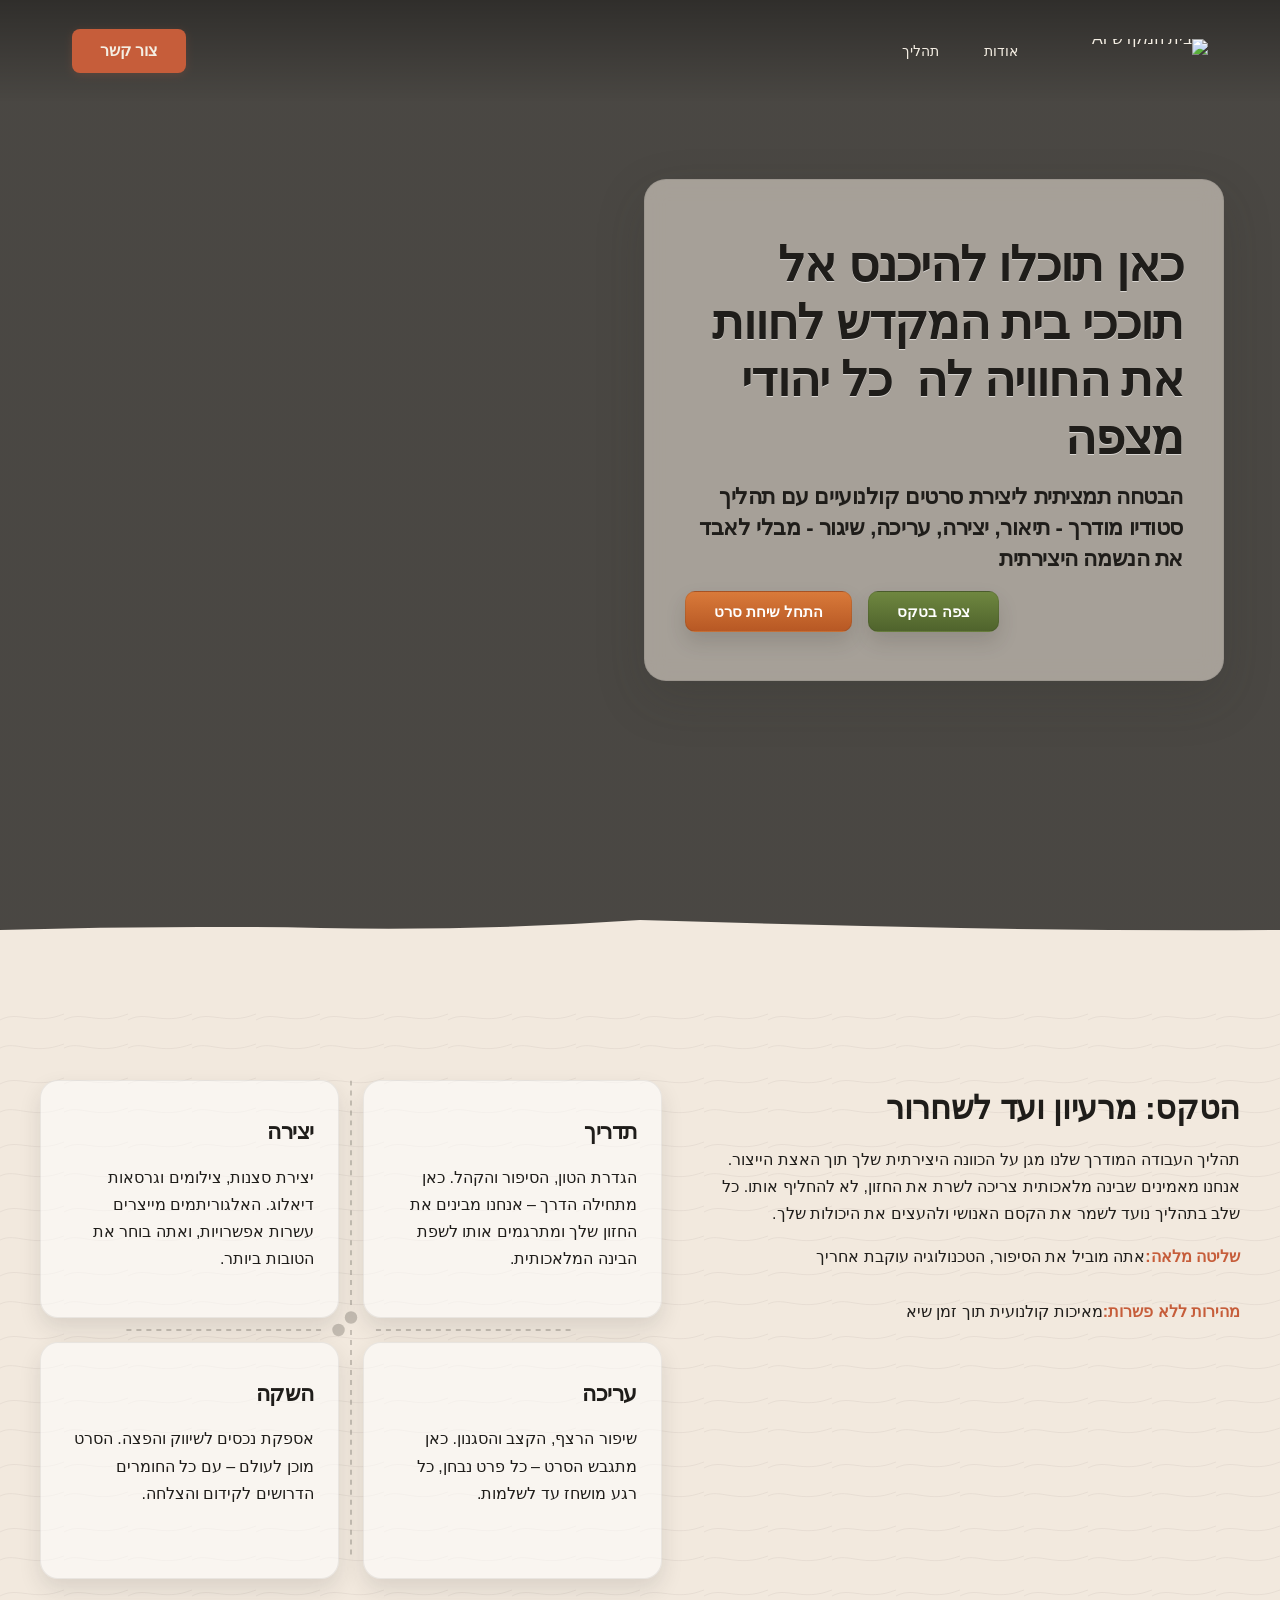
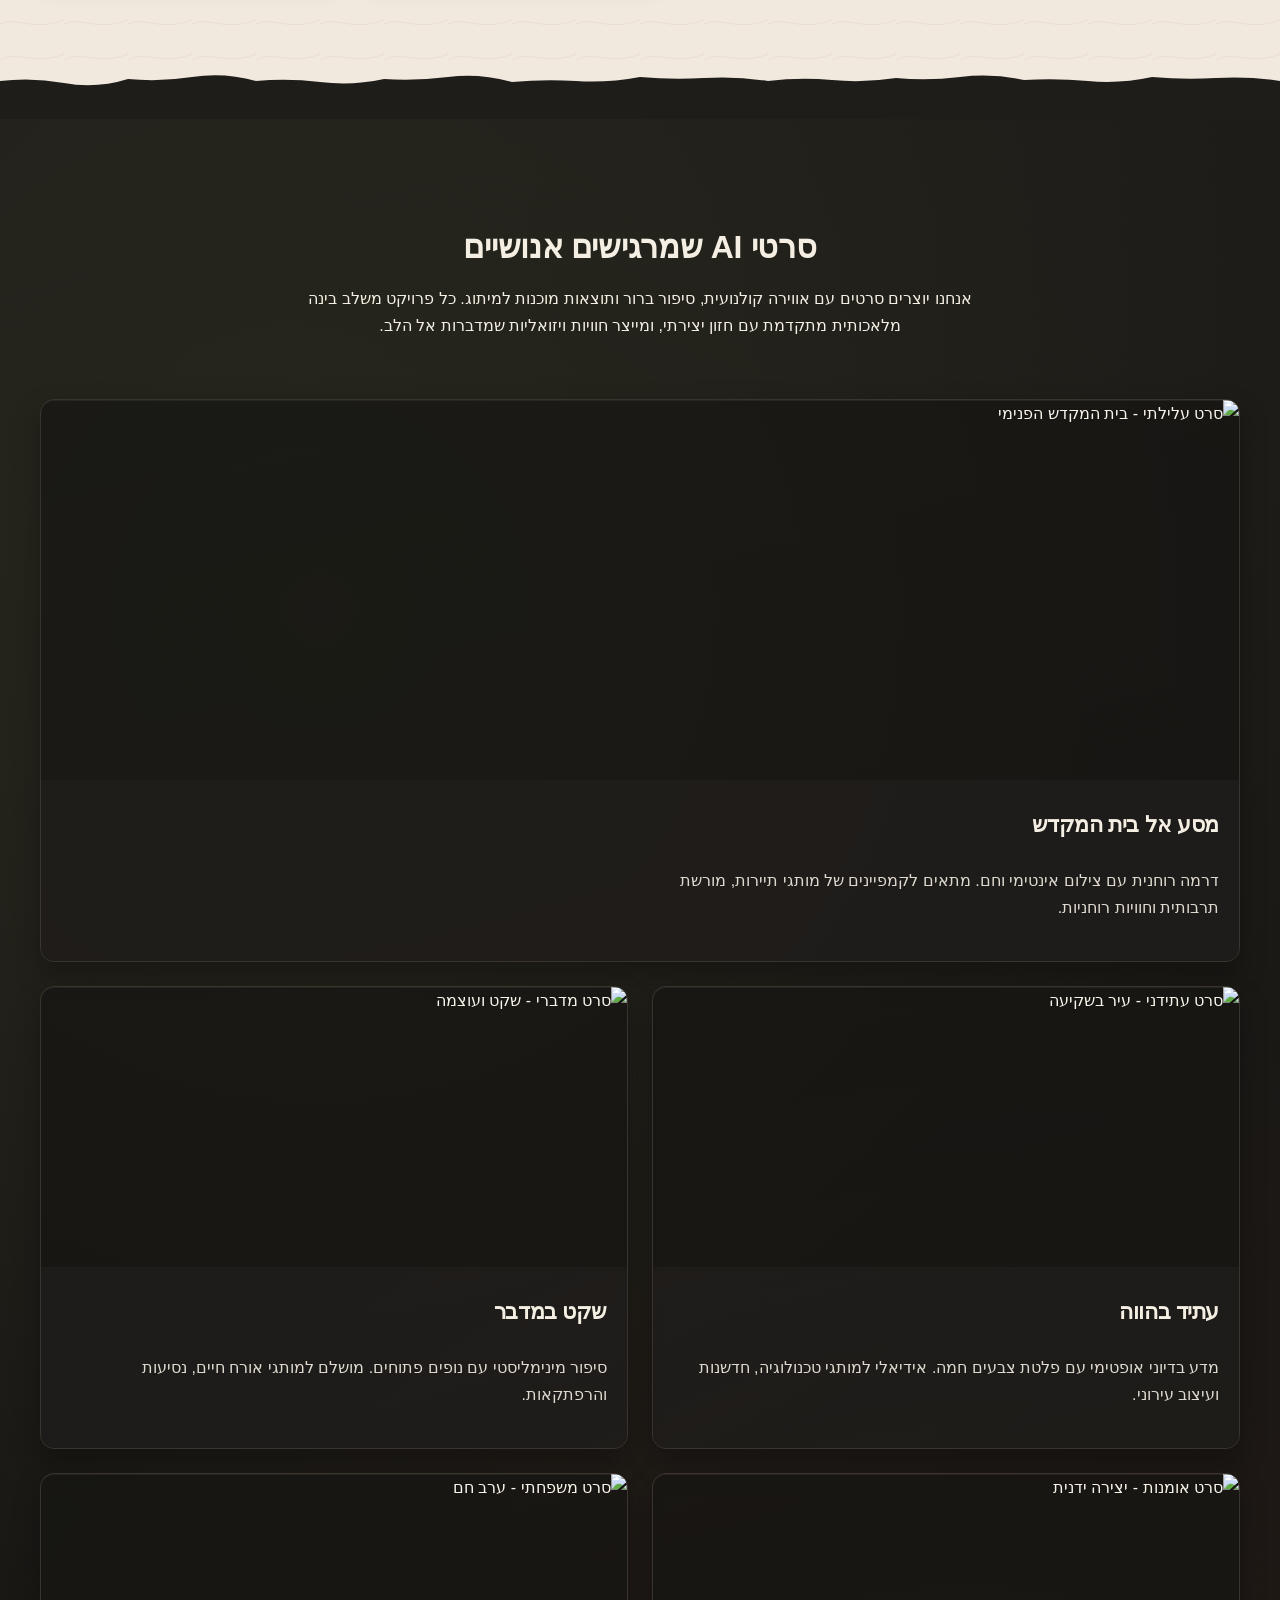
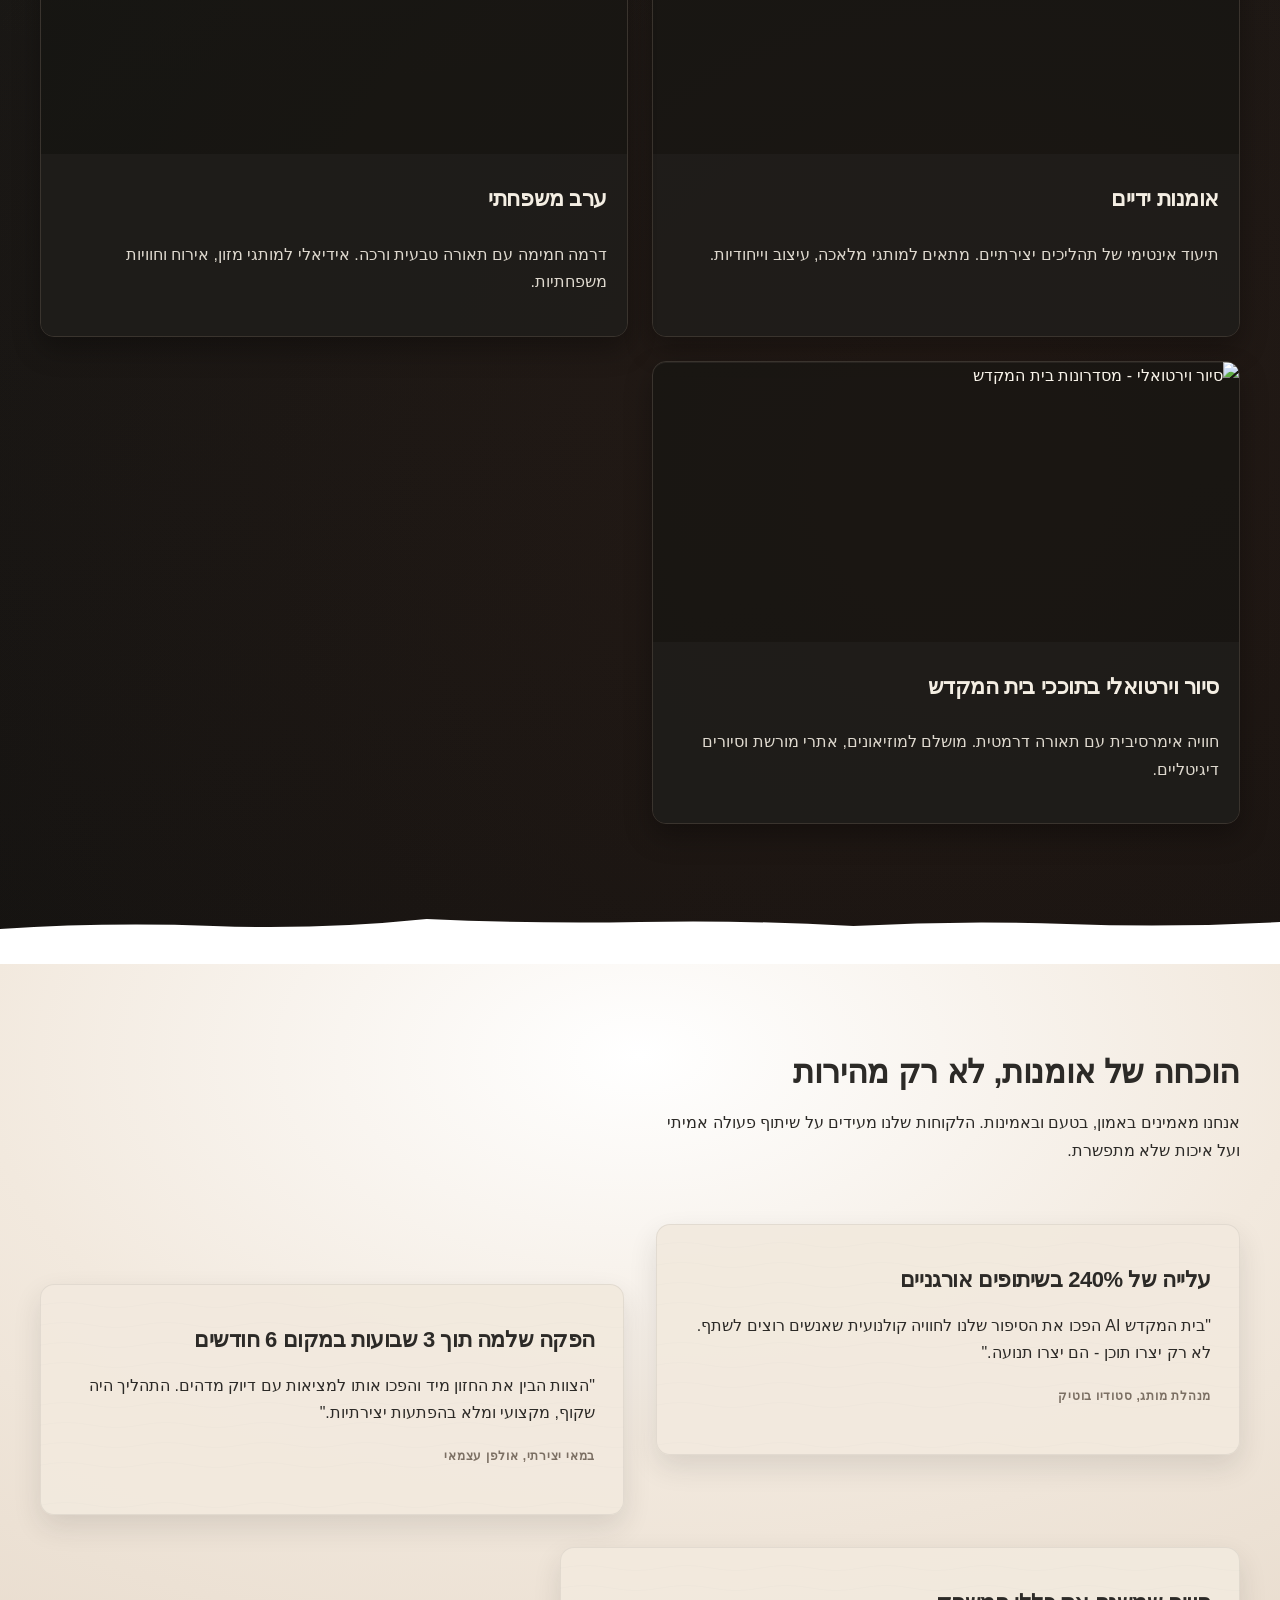
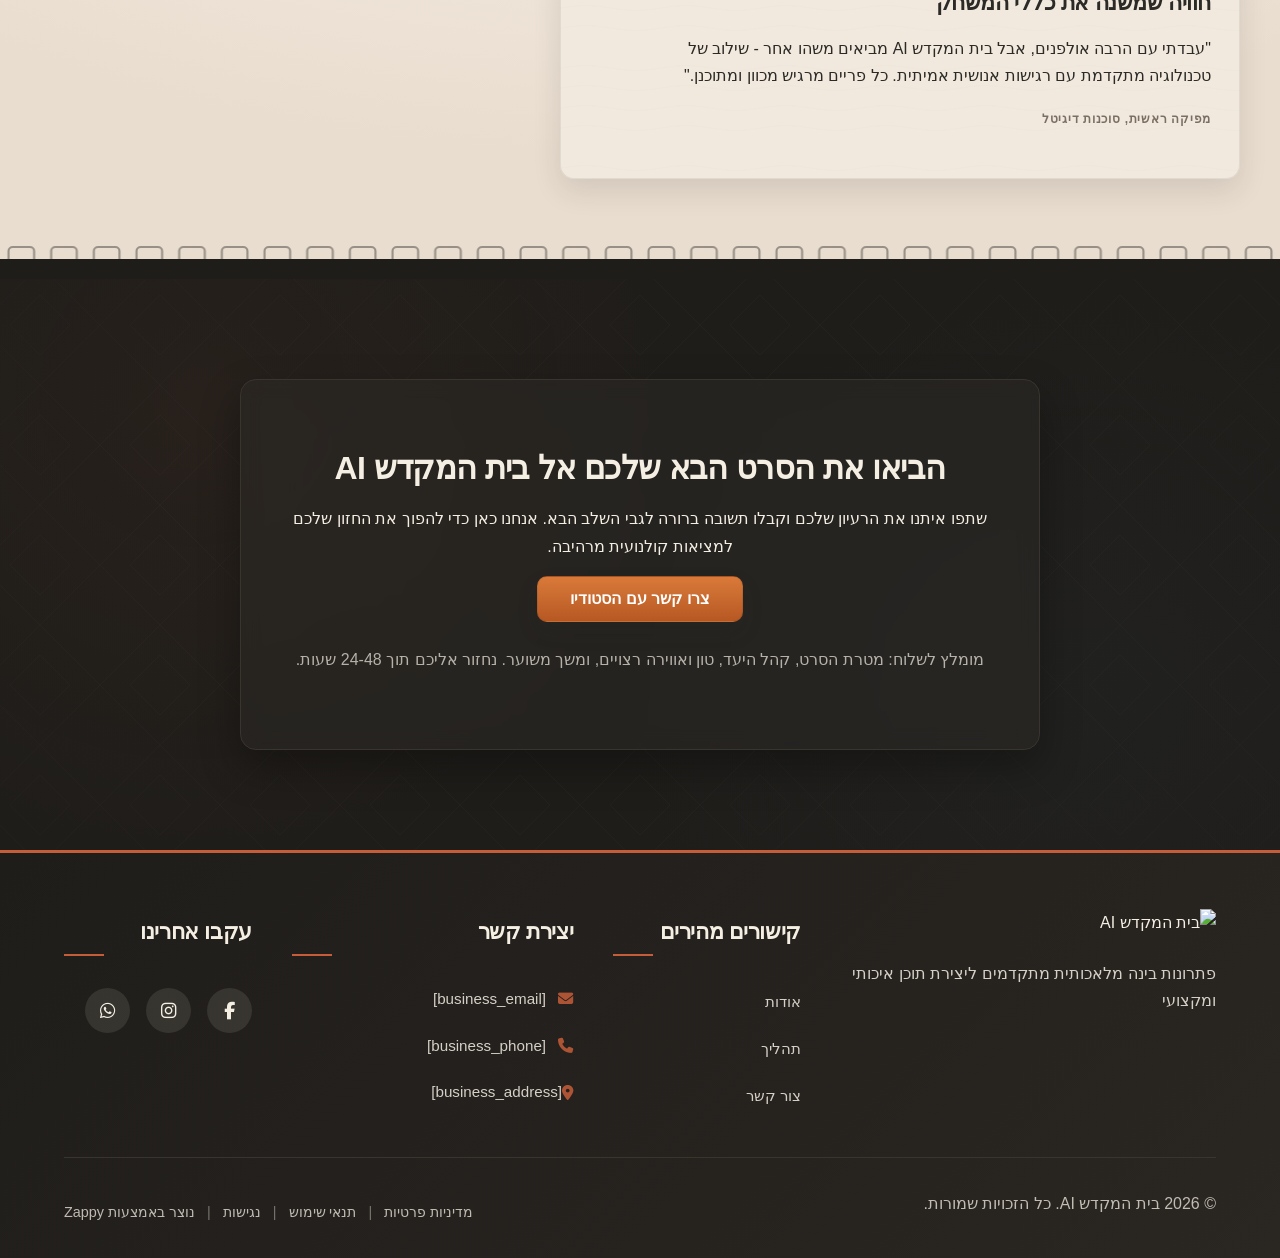
==== commit 222eed8d: "Background sync: Progressive GitHub Sync" ====
--- a/public/index.html
+++ b/public/index.html
@@ -1 +1 @@
-<!doctype html><html dir="rtl" lang="he"><head><meta charset="UTF-8"><meta content="width=device-width,initial-scale=1" name="viewport"><meta content="index, follow" name="robots"><title>סרטים עלילתיים בבינה מלאכותית — בית המקדש AI</title><meta content="גלו את עתיד הקולנוע: סרטים עלילתיים מרהיבים שנוצרו בבינה מלאכותית. סיור וירטואלי בתוככי בית המקדש עם טכנולוגיה פורצת דרך." name="description"><meta content="בית המקדש AI, סרט עלילתי, בינה מלאכותית, סיור וירטואלי, יצירת תוכן" name="keywords"><link href="/assets/favicon.ico" rel="icon" type="image/x-icon"><link href="/assets/favicon-16x16.png" rel="icon" type="image/png" sizes="16x16"><link href="/assets/favicon-32x32.png" rel="icon" type="image/png" sizes="32x32"><link href="/assets/favicon-48x48.png" rel="icon" type="image/png" sizes="48x48"><link href="/assets/favicon-192x192.png" rel="icon" type="image/png" sizes="192x192"><link href="/assets/favicon-512x512.png" rel="icon" type="image/png" sizes="512x512"><link href="/assets/apple-touch-icon.png" rel="apple-touch-icon"><script>!function(){"use strict";var t="b4c5c257-83ad-4afb-b2c2-0eb6a1c3e725",e="https://api.zappy5.com/api/analytics/track",a=18e5,n=2592e6,o=!0,i=!0,r=!0;var s=function(){var e="zappy_visitor_"+t,a=null;try{if(a=localStorage.getItem(e)){var o=JSON.parse(a),i=Date.now();if(i-o.created<n)return o.lastSeen=i,localStorage.setItem(e,JSON.stringify(o)),o.id}}catch(t){console.warn("Zappy Analytics: LocalStorage not available")}var r="zv_"+Date.now()+"_"+Math.random().toString(36).substr(2,9);try{localStorage.setItem(e,JSON.stringify({id:r,created:Date.now(),lastSeen:Date.now()}))}catch(t){}return r}(),c=function(){var e="zappy_session_"+t,n=null;try{if(n=sessionStorage.getItem(e)){var o=JSON.parse(n),i=Date.now();if(i-o.timestamp<a)return o.timestamp=i,sessionStorage.setItem(e,JSON.stringify(o)),o.id}}catch(t){console.warn("Zappy Analytics: SessionStorage not available")}var r="zs_"+Date.now()+"_"+Math.random().toString(36).substr(2,9);try{sessionStorage.setItem(e,JSON.stringify({id:r,timestamp:Date.now()}))}catch(t){}return r}();function l(a,n){n=n||{};var o={website_id:t,event_type:a,page_path:window.location.pathname,referrer:document.referrer||"direct",visitor_id:s,session_id:c,metadata:n};if(navigator.sendBeacon){var i=new Blob([JSON.stringify(o)],{type:"application/json"});navigator.sendBeacon(e,i)}else fetch(e,{method:"POST",headers:{"Content-Type":"application/json"},body:JSON.stringify(o),keepalive:!0}).catch(function(t){console.warn("Zappy Analytics: Failed to track event",t)})}o&&l("pageview",{title:document.title,url:window.location.href}),i&&document.addEventListener("click",function(t){var e=t.target;if("BUTTON"===e.tagName||e.closest("button")){var a="BUTTON"===e.tagName?e:e.closest("button");l("click",{element:"button",text:a.textContent.trim().substring(0,100),id:a.id||null,class:a.className||null})}else if("A"===e.tagName||e.closest("a")){var n="A"===e.tagName?e:e.closest("a");l("navigation",{element:"link",text:n.textContent.trim().substring(0,100),href:n.href,external:n.hostname!==window.location.hostname})}},!0),r&&document.addEventListener("submit",function(t){var e=t.target;l("form_submit",{form_id:e.id||null,form_name:e.name||null,form_action:e.action||null,form_method:e.method||"GET"})},!0);var d=Date.now();window.addEventListener("beforeunload",function(){l("page_unload",{time_on_page:Math.floor((Date.now()-d)/1e3),page_path:window.location.pathname})}),window.zappyAnalytics={track:l,getVisitorId:function(){return s},getSessionId:function(){return c}}}()</script><meta content="סרטים עלילתיים בבינה מלאכותית — בית המקדש AI" property="og:title"><meta content="גלו את עתיד הקולנוע: סרטים עלילתיים מרהיבים שנוצרו בבינה מלאכותית. סיור וירטואלי בתוככי בית המקדש עם טכנולוגיה פורצת דרך." property="og:description"><meta content="website" property="og:type"><meta content="he_IL" property="og:locale"><meta content="summary_large_image" name="twitter:card"><meta content="סרטים עלילתיים בבינה מלאכותית — בית המקדש AI" name="twitter:title"><meta content="גלו את עתיד הקולנוע: סרטים עלילתיים מרהיבים שנוצרו בבינה מלאכותית. סיור וירטואלי בתוככי בית המקדש עם טכנולוגיה פורצת דרך." name="twitter:description"><link href="https://cdnjs.cloudflare.com/ajax/libs/font-awesome/6.4.0/css/all.min.css" rel="stylesheet"><link href="/assets/favicon.ico" rel="icon" type="image/x-icon"><link href="/assets/favicon-16x16.png" rel="icon" type="image/png" sizes="16x16"><link href="/assets/favicon-32x32.png" rel="icon" type="image/png" sizes="32x32"><link href="/assets/favicon-48x48.png" rel="icon" type="image/png" sizes="48x48"><link href="/assets/favicon-192x192.png" rel="icon" type="image/png" sizes="192x192"><link href="/assets/favicon-512x512.png" rel="icon" type="image/png" sizes="512x512"><link href="/assets/apple-touch-icon.png" rel="apple-touch-icon"><link href="https://cdn.jsdelivr.net/npm/vanilla-cookieconsent@3/dist/cookieconsent.css" rel="stylesheet"><script src="https://cdn.jsdelivr.net/npm/vanilla-cookieconsent@3/dist/cookieconsent.umd.js"></script><script src="https://cdn.jsdelivr.net/gh/mickidum/acc_toolbar/acctoolbar/acctoolbar.min.js"></script><link href="/styles.css" rel="stylesheet"><style id="zappy-dropdown-submenu-styles">#navMenu li:has(.sub-menu),.nav-menu li:has(.sub-menu),.navbar li:has(.sub-menu),nav li:has(.sub-menu){position:relative}#navMenu .sub-menu,.nav-menu .sub-menu,.navbar .sub-menu,nav .sub-menu{display:block!important;position:absolute!important;top:100%;left:0;min-width:220px;background:#fff;border-radius:8px;box-shadow:0 8px 25px rgba(0,0,0,.15);padding:8px 0;opacity:0;visibility:hidden;transform:translateY(10px);transition:all .3s ease;z-index:1000;list-style:none;pointer-events:none}#navMenu li:hover>.sub-menu,.nav-menu li:hover>.sub-menu,.navbar li:hover>.sub-menu,nav li:hover>.sub-menu{opacity:1!important;visibility:visible!important;transform:translateY(0)!important;pointer-events:auto!important}.sub-menu li{list-style:none;margin:0;padding:0}.sub-menu a{display:block!important;padding:10px 16px!important;color:var(--text-dark,#333)!important;font-weight:500;text-decoration:none;white-space:nowrap;transition:background-color .2s}.sub-menu a:hover{background-color:#f5f5f5}[dir=rtl] .nav-menu .sub-menu,[dir=rtl] .navbar .sub-menu,[dir=rtl] nav .sub-menu,html[lang=ar] .nav-menu .sub-menu,html[lang=ar] .navbar .sub-menu,html[lang=ar] nav .sub-menu,html[lang=he] .nav-menu .sub-menu,html[lang=he] .navbar .sub-menu,html[lang=he] nav .sub-menu{left:auto!important;right:0!important}.sub-menu:empty,.sub-menu:not(:has(li)),.sub-menu:not(:has(li:not(.zappy-hidden-menu-item))){display:none!important;opacity:0!important;visibility:hidden!important;pointer-events:none!important}li:has(.menu-group-title):hover>.sub-menu{opacity:1!important;visibility:visible!important;transform:translateY(0)!important;pointer-events:auto!important}#navMenu>li>.menu-group-title,.nav-menu>li>.menu-group-title{display:inline-block;padding:.5rem 1rem;cursor:default;user-select:none}@media (max-width:768px){#navMenu .sub-menu,.nav-menu .sub-menu,.navbar .sub-menu,nav .sub-menu{position:static!important;transform:none!important;box-shadow:none!important;background:0 0!important;max-height:0;overflow:hidden;opacity:0;visibility:hidden;transition:max-height .3s ease,opacity .3s ease;padding:0!important;border-radius:0!important}.sub-menu.mobile-expanded{max-height:500px!important;opacity:1!important;visibility:visible!important;padding:8px 0 8px 16px!important}[dir=rtl] .sub-menu.mobile-expanded,html[lang=he] .sub-menu.mobile-expanded{padding:8px 16px 8px 0!important}#navMenu li:hover>.sub-menu,.nav-menu li:hover>.sub-menu,.navbar li:hover>.sub-menu,nav li:hover>.sub-menu{opacity:0;visibility:hidden;pointer-events:none}#navMenu li>.sub-menu.mobile-expanded,.nav-menu li>.sub-menu.mobile-expanded,.navbar li>.sub-menu.mobile-expanded,nav li>.sub-menu.mobile-expanded{opacity:1!important;visibility:visible!important;pointer-events:auto!important}#navMenu li:has(.sub-menu),.nav-menu li:has(.sub-menu),.navbar li:has(.sub-menu),nav li:has(.sub-menu){display:flex!important;flex-wrap:wrap!important;align-items:center!important;position:relative!important;min-height:44px!important}#navMenu li:has(.sub-menu)>a,.nav-menu li:has(.sub-menu)>a,.navbar li:has(.sub-menu)>a,nav li:has(.sub-menu)>a{flex:1!important;min-width:0!important}#navMenu li:has(.sub-menu)>.menu-group-title,.nav-menu li:has(.sub-menu)>.menu-group-title,.navbar li:has(.sub-menu)>.menu-group-title,nav li:has(.sub-menu)>.menu-group-title{flex:1!important;min-width:0!important;padding:0!important;line-height:inherit!important}#navMenu li:has(.sub-menu)>.sub-menu,.nav-menu li:has(.sub-menu)>.sub-menu,.navbar li:has(.sub-menu)>.sub-menu,nav li:has(.sub-menu)>.sub-menu{flex-basis:100%!important;width:100%!important}#navMenu li:has(.sub-menu)>a [class*=arrow],#navMenu li:has(.sub-menu)>a [class*=chevron],.nav-menu li:has(.sub-menu)>a .fa-angle-down,.nav-menu li:has(.sub-menu)>a .fa-chevron-down,.nav-menu li:has(.sub-menu)>a [class*=arrow],.nav-menu li:has(.sub-menu)>a [class*=chevron],nav li:has(.sub-menu)>a [class*=arrow],nav li:has(.sub-menu)>a [class*=chevron]{display:none!important;visibility:hidden!important}.mobile-submenu-toggle{display:flex!important;align-items:center!important;justify-content:center!important;width:44px!important;height:auto!important;background:0 0!important;border:none!important;cursor:pointer!important;color:var(--text-light)!important;position:static!important;flex-shrink:0!important;align-self:stretch!important;z-index:2!important;padding:0!important;margin:0!important}.mobile-submenu-toggle::after{content:''!important;width:0!important;height:0!important;border-left:6px solid transparent!important;border-right:6px solid transparent!important;border-top:7px solid currentColor!important;transition:transform .3s ease!important}.mobile-submenu-toggle.expanded::after{transform:rotate(180deg)!important}.sub-menu a{padding:10px 0!important;display:block!important;color:var(--text-light)!important}.navbar .sub-menu li a,.zappy-products-dropdown .sub-menu a,nav.navbar .sub-menu li a{color:var(--text-light)!important}}@media (min-width:769px){.mobile-submenu-toggle{display:none!important}}</style><style id="mobile-lang-menu-deployed-css">@media (max-width:768px){.lang-switcher,.nav-container .lang-switcher,.nav-cta-container .lang-switcher,.nav-ecommerce-icons .lang-switcher,.nav-icons-left .lang-switcher,.navbar .lang-switcher,.navbar .nav-cta-container .lang-switcher{display:none!important}.mobile-lang-menu{width:100%;border-top:1px solid rgba(128,128,128,.2);padding:8px 0 0 0;margin-top:8px}.mobile-lang-toggle{display:flex!important;align-items:center;justify-content:space-between;width:100%;padding:12px 16px;background:0 0;border:none;cursor:pointer;font-size:15px;color:inherit;font-family:inherit}.mobile-lang-toggle::after{content:'';display:inline-block;width:8px;height:8px;border-right:2px solid currentColor;border-bottom:2px solid currentColor;transform:rotate(45deg);transition:transform .3s ease;margin-left:8px}.mobile-lang-toggle.expanded::after{transform:rotate(-135deg)}.mobile-lang-options{max-height:0;overflow:hidden;transition:max-height .3s ease}.mobile-lang-options.expanded{max-height:300px}.mobile-lang-option{display:flex!important;align-items:center;gap:10px;padding:10px 24px;text-decoration:none;color:inherit;font-size:14px;font-family:inherit}.mobile-lang-option:hover{background:rgba(128,128,128,.1)}.mobile-lang-option.active{font-weight:600;opacity:.7;pointer-events:none}.mobile-lang-option img{width:20px;height:20px;border-radius:50%}}@media (min-width:769px){.mobile-lang-menu{display:none!important}}</style><style id="zappy-widget-visibility">#mic-access-tool-box,#mic-access-tool-general-button,#mic-init-access-tool #mic-access-tool-box,#mic-init-access-tool #mic-access-tool-general-button,#mic-init-access-tool .mic-access-tool-general-button,._access-icon,._access-menu,.mic-access-tool-box,.mic-access-tool-general-button,div[id*=mic-access-tool-box]{display:none!important;visibility:hidden!important;opacity:0!important;pointer-events:none!important}</style></head><body><nav class="navbar" dir="rtl"><button aria-label="Menu" class="mobile-toggle" id="mobileToggle"><svg viewbox="0 0 24 24" class="hamburger-icon" fill="none" height="24" width="24"><path d="M3 12h18M3 6h18M3 18h18" stroke="currentColor" stroke-linecap="round" stroke-width="2"></path></svg><svg viewbox="0 0 24 24" class="close-icon" fill="none" height="24" width="24" style="display:none"><path d="M18 6L6 18M6 6l12 12" stroke="currentColor" stroke-linecap="round" stroke-width="2"></path></svg></button><button aria-label="Call" class="phone-header-btn"><svg viewbox="0 0 24 24" fill="currentColor" height="20" width="20"><path d="M22 16.92v3a2 2 0 0 1-2.18 2 19.79 19.79 0 0 1-8.63-3.07 19.5 19.5 0 0 1-6-6 19.79 19.79 0 0 1-3.07-8.67A2 2 0 0 1 4.11 2h3a2 2 0 0 1 2 1.72 12.84 12.84 0 0 0 .7 2.81 2 2 0 0 1-.45 2.11L8.09 9.91a16 16 0 0 0 6 6l1.27-1.27a2 2 0 0 1 2.11-.45 12.84 12.84 0 0 0 2.81.7A2 2 0 0 1 22 16.92z"></path></svg></button><div class="nav-container"><div class="nav-right-group"><div class="nav-brand"><a href="/" class="logo-link"><img alt="בית המקדש AI" src="/assets/ai-logo.webp" class="logo"></a></div><ul class="nav-menu" id="navMenu"><li><a href="/about">אודות</a></li><li><a href="/process">תהליך</a></li></ul></div><div class="nav-cta-container"><a href="/contact" class="nav-cta-btn">צור קשר</a></div></div></nav><script>window.addEventListener("load",function(){const e=document.querySelector(".navbar, nav, header");if(!e)return void console.log("[Navbar] Navbar element not found");let t=document.getElementById("mobileToggle")||document.querySelector(".mobile-toggle")||document.querySelector(".hamburger")||document.querySelector(".hamburger-menu")||document.querySelector(".menu-toggle")||document.querySelector(".burger-menu")||document.querySelector('[aria-label="Menu"]')||document.querySelector('[aria-label="תפריט"]');const o=document.querySelector(".phone-header-btn"),n=window.getComputedStyle(e);let r=n.backgroundColor;if(console.log("[Navbar] Initial navbar background:",r),"transparent"===r||"rgba(0, 0, 0, 0)"===r||r.startsWith("rgba")&&r.includes(", 0)")){const e=n.backgroundImage;if(e&&"none"!==e)console.log("[Navbar] Navbar has background image/gradient, using dark text"),r="rgb(240, 240, 240)";else{const e=window.getComputedStyle(document.body).backgroundColor;console.log("[Navbar] Navbar transparent, using body background:",e),r=e}}const i=r.match(/\d+/g);if(i&&i.length>=3){const e=(.299*parseInt(i[0])+.587*parseInt(i[1])+.114*parseInt(i[2]))/255;console.log("[Navbar] Mobile button colors preserved from Claude CSS (luminance:",e.toFixed(2)+")");const n=document.createElement("style");n.id="zappy-mobile-nav-fix";document.documentElement.lang;document.documentElement.dir,n.textContent='\n        /* Hide mobile buttons on desktop, show only on mobile */\n        @media (min-width: 769px) {\n          .mobile-toggle,\n          .phone-header-btn {\n            display: none !important;\n          }\n        }\n        \n        /* Show and position mobile buttons correctly on mobile */\n        @media (max-width: 768px) {\n          .mobile-toggle,\n          .phone-header-btn {\n            position: absolute !important;\n            top: 50% !important;\n            transform: translateY(-50%) !important;\n            z-index: 1001 !important;\n            display: flex !important;\n            align-items: center !important;\n            justify-content: center !important;\n            width: 36px !important;\n            height: 36px !important;\n            border-radius: 50% !important;\n            border: none !important;\n            cursor: pointer !important;\n            padding: 6px !important;\n            background: none !important;\n            color: var(--nav-text, var(--text-light)) !important;\n          }\n          \n          /* LTR positioning (default): hamburger LEFT, phone RIGHT */\n          html:not([dir="rtl"]):not([lang="he"]):not([lang="ar"]) .mobile-toggle,\n          html[dir="ltr"] .mobile-toggle {\n            left: 12px !important;\n            right: auto !important;\n          }\n          html:not([dir="rtl"]):not([lang="he"]):not([lang="ar"]) .phone-header-btn,\n          html[dir="ltr"] .phone-header-btn {\n            right: 12px !important;\n            left: auto !important;\n          }\n          \n          /* RTL positioning: hamburger RIGHT, phone LEFT */\n          html[dir="rtl"] .mobile-toggle,\n          html[lang="he"] .mobile-toggle,\n          html[lang="ar"] .mobile-toggle {\n            right: 12px !important;\n            left: auto !important;\n          }\n          html[dir="rtl"] .phone-header-btn,\n          html[lang="he"] .phone-header-btn,\n          html[lang="ar"] .phone-header-btn {\n            left: 12px !important;\n            right: auto !important;\n          }\n          \n          /* CRITICAL: Ensure nav-container has min-height on mobile */\n          /* All children are positioned absolutely/fixed on mobile, so height:auto collapses to 0 */\n          .nav-container {\n            min-height: 70px !important;\n            position: relative !important;\n          }\n          \n          /* Ensure SVG icons are properly sized and inherit color */\n          .mobile-toggle svg,\n          .phone-header-btn svg {\n            width: 24px !important;\n            height: 24px !important;\n            /* Don\'t force display - let JavaScript control hamburger/close toggle */\n          }\n          \n          /* Reset nav-cta-container on mobile - remove desktop box-shadow/padding */\n          /* that creates a visible ghost box when CTA button is hidden */\n          .nav-cta-container {\n            box-shadow: none !important;\n            padding: 0 !important;\n          }\n          \n          /* Hide nav-cta-container entirely on mobile when there\'s no lang-switcher */\n          /* (only the CTA button is inside, and it\'s hidden on mobile) */\n          .nav-cta-container:not(:has(.lang-switcher)) {\n            display: none !important;\n          }\n          \n          /* CRITICAL: Prevent hero image fade gradient from bleeding over headline text */\n          /* The .image-fade-gradient has bottom: -30px (extends below parent) */\n          /* On mobile stacked layout, this overlaps the h1 text below the image */\n          .hero-image-column {\n            overflow: hidden !important;\n          }\n          .image-fade-gradient {\n            bottom: 0 !important;\n          }\n          \n          /* Hide desktop language switcher on mobile - hamburger menu handles it */\n          /* High specificity to override stored CSS */\n          .lang-switcher,\n          .nav-cta-container .lang-switcher,\n          .nav-container .lang-switcher,\n          .navbar .lang-switcher,\n          .navbar .nav-cta-container .lang-switcher {\n            display: none !important;\n          }\n        }\n      ';const r=document.getElementById("zappy-mobile-nav-fix");r&&r.remove(),document.head.appendChild(n),console.log("[Navbar] Critical CSS injected for mobile nav positioning");const l=window.innerWidth<=768;if(t){const e=t.querySelector(".hamburger-icon"),o=t.querySelector(".close-icon");e&&(e.style.setProperty("width","24px","important"),e.style.setProperty("height","24px","important"),e.style.setProperty("display","block","important")),o&&(o.style.setProperty("width","24px","important"),o.style.setProperty("height","24px","important"),o.style.setProperty("display","none","important")),l?(t.style.setProperty("position","absolute","important"),t.style.setProperty("top","50%","important"),t.style.setProperty("transform","translateY(-50%)","important"),t.style.setProperty("z-index","1001","important"),t.style.removeProperty("left"),t.style.removeProperty("right"),console.log("[Navbar] Mobile toggle positioning applied (mobile viewport)")):(t.style.removeProperty("position"),t.style.removeProperty("top"),t.style.removeProperty("transform"),t.style.removeProperty("z-index"),t.style.removeProperty("left"),t.style.removeProperty("right"),console.log("[Navbar] Desktop viewport - cleared mobile toggle inline positioning"))}if(o){const e=o.querySelector("svg");e&&(e.style.width="24px",e.style.height="24px",e.setAttribute("width","24"),e.setAttribute("height","24")),l?(o.style.setProperty("position","absolute","important"),o.style.setProperty("top","50%","important"),o.style.setProperty("transform","translateY(-50%)","important"),o.style.setProperty("z-index","1001","important"),o.style.removeProperty("left"),o.style.removeProperty("right"),console.log("[Navbar] Phone button positioning applied (mobile viewport)")):(o.style.removeProperty("position"),o.style.removeProperty("top"),o.style.removeProperty("transform"),o.style.removeProperty("z-index"),o.style.removeProperty("left"),o.style.removeProperty("right"),console.log("[Navbar] Desktop viewport - cleared phone button inline positioning"))}}else console.log("[Navbar] Could not parse background color:",r);t=document.getElementById("mobileToggle")||document.querySelector(".mobile-toggle")||document.querySelector(".hamburger")||document.querySelector(".hamburger-menu")||document.querySelector(".menu-toggle")||document.querySelector(".burger-menu")||document.querySelector('[aria-label="Menu"]')||document.querySelector('[aria-label="תפריט"]');const l=document.getElementById("navMenu")||document.querySelector(".nav-menu")||document.querySelector(".nav-links")||document.querySelector("nav ul:not(.submenu)");if(!t||!l)return void console.log("[Navbar] Mobile toggle or menu not found:",{toggle:!!t,menu:!!l});l.id||(l.id="navMenu"),console.log("[Navbar] Initializing mobile menu...");const a=t.cloneNode(!0);t.parentNode.replaceChild(a,t),a.addEventListener("click",function(e){e.preventDefault(),e.stopPropagation();const t=this.querySelector(".hamburger-icon"),o=this.querySelector(".close-icon");l.classList.contains("active")?(l.classList.remove("active"),t&&t.style.setProperty("display","block","important"),o&&o.style.setProperty("display","none","important"),document.body.style.overflow="",console.log("[Navbar] Menu closed")):(l.classList.add("active"),t&&t.style.setProperty("display","none","important"),o&&o.style.setProperty("display","block","important"),document.body.style.overflow="hidden",console.log("[Navbar] Menu opened"))}),l.querySelectorAll("a").forEach(function(e){e.addEventListener("click",function(){if("#"===this.getAttribute("href"))return;const e=a.querySelector(".hamburger-icon"),t=a.querySelector(".close-icon");l.classList.remove("active"),e&&e.style.setProperty("display","block","important"),t&&t.style.setProperty("display","none","important"),document.body.style.overflow="",console.log("[Navbar] Menu closed (link clicked)")})});var s=l.querySelectorAll(".dropdown-toggle");s.forEach(function(e){e.addEventListener("click",function(e){e.preventDefault(),e.stopPropagation();var t=this.closest(".nav-dropdown");t&&(t.parentNode.querySelectorAll(".nav-dropdown.open").forEach(function(e){e!==t&&e.classList.remove("open")}),t.classList.toggle("open"),console.log("[Navbar] Dropdown toggled:",t.classList.contains("open")?"open":"closed"))})}),document.addEventListener("click",function(e){e.target.closest(".nav-dropdown")||document.querySelectorAll(".nav-dropdown.open").forEach(function(e){e.classList.remove("open")})}),console.log("[Navbar] Dropdown handlers initialized for "+s.length+" dropdowns"),o&&o.addEventListener("click",function(){const e=document.querySelectorAll('a[href^="tel:"]'),t=e.length>0?e[0].getAttribute("href").replace("tel:",""):"[business_phone]";window.location.href="tel:"+t,console.log("[Navbar] Phone button clicked")}),console.log("[Navbar] Mobile menu initialized successfully");const p=function(){const e=document.querySelector(".whatsapp-float");e&&(window.innerWidth>=769?(e.style.setProperty("display","none","important"),e.style.setProperty("visibility","hidden","important"),e.style.setProperty("opacity","0","important"),e.style.setProperty("pointer-events","none","important"),console.log("[WhatsApp] Button hidden on desktop")):(e.style.removeProperty("display"),e.style.removeProperty("visibility"),e.style.removeProperty("opacity"),e.style.removeProperty("pointer-events"),console.log("[WhatsApp] Button visible on mobile")))};let c;p(),window.addEventListener("resize",function(){clearTimeout(c),c=setTimeout(p,100)})})</script><main><section class="index-hero-section" data-layout-spec="בית-hero" data-hero-type="fullscreen-scrim" data-zappy-bg-color="" data-zappy-bg-image="assets/business-general-hero-upload-1773364116508.webp" data-zappy-bg-overlay-color="#2c2a27" data-zappy-bg-overlay-opacity="85" data-zappy-bg-type="image" data-zappy-bg-video-type="" data-zappy-bg-video-url="" id="zappy-section-1773364121997-870" style="position:relative;overflow:hidden;background-image:linear-gradient(rgba(44, 42, 39, 0.85), rgba(44, 42, 39, 0.85)), url(&quot;assets/business-general-hero-upload-1773364116508.webp&quot;);background-size:cover;background-position:center;background-repeat:no-repeat;--zappy-bg-overlay:rgba(44, 42, 39, 0.85);--zappy-bg-image:url(&quot;assets/business-general-hero-upload-1773364116508.webp&quot;)"><img alt="בית המקדש AI - סביבת יצירה קולנועית" src="/assets/site-index-hero-bg.webp" data-context="A cinematic film production scene with warm sand and cream tones, subtle paper grain texture overlay, soft studio lighting creating gentle shadows, film camera equipment subtly visible in background, vintage film reels, warm golden hour lighting, shallow depth of field, professional cinematography aesthetic, sacred temple-like atmosphere with reverent lighting, peaceful and contemplative mood, high-end film production quality" data-placeholder="index-hero-bg" height="1080" width="1920" class="hero-bg-image" data-hero-bg="true" data-zappy-original-bg="hidden" style="display:none"><div class="hero-scrim-overlay" style="display:none" aria-hidden="true" data-zappy-original-bg="hidden"></div><div class="hero-content-wrapper"><div class="hero-content-card"><h1>יצירת סרטים ברמת מקדש עם בינה מלאכותית למספרי סיפורים מודרניים</h1><h3>הבטחה תמציתית ליצירת סרטים קולנועיים עם תהליך סטודיו מודרך - תיאור, יצירה, עריכה, שיגור - מבלי לאבד את הנשמה היצירתית</h3><div class="hero-cta-group"><a href="/contact" class="btn-primary">התחל שיחת סרט</a><a href="/process" class="btn-secondary">צפה בטקס</a></div></div></div><div class="index-hero-divider-wrapper"><svg viewbox="0 0 1200 100" aria-hidden="true" data-no-icon-edit="true" xmlns="http://www.w3.org/2000/svg" preserveaspectratio="none"><path d="M0,100 L0,30 Q150,25 300,28 T600,20 Q750,25 900,28 T1200,30 L1200,100 Z" fill="#F2E9DE"></path></svg></div></section><section class="index-process-section" data-layout-spec="בית-process"><div class="index-process-container"><div class="index-process-intro"><h2>הטקס: מרעיון ועד לשחרור</h2><p>תהליך העבודה המודרך שלנו מגן על הכוונה היצירתית שלך תוך האצת הייצור. אנחנו מאמינים שבינה מלאכותית צריכה לשרת את החזון, לא להחליף אותו. כל שלב בתהליך נועד לשמר את הקסם האנושי ולהעצים את היכולות שלך.</p><div class="index-process-principles"><p><strong>שליטה מלאה:</strong>אתה מוביל את הסיפור, הטכנולוגיה עוקבת אחריך</p><p><strong>מהירות ללא פשרות:</strong>מאיכות קולנועית תוך זמן שיא</p></div></div><div class="index-process-steps"><svg viewbox="0 0 400 400" aria-hidden="true" data-no-icon-edit="true" xmlns="http://www.w3.org/2000/svg" class="index-process-connector"><line opacity="0.3" stroke="currentColor" stroke-dasharray="4 4" stroke-width="1.5" x1="200" x2="200" y1="0" y2="180"></line><circle cx="200" cy="190" fill="currentColor" opacity="0.3" r="5"></circle><line opacity="0.3" stroke="currentColor" stroke-dasharray="4 4" stroke-width="1.5" x1="200" x2="200" y1="200" y2="380"></line><line opacity="0.3" stroke="currentColor" stroke-dasharray="4 4" stroke-width="1.5" x1="20" x2="180" y1="200" y2="200"></line><circle cx="190" cy="200" fill="currentColor" opacity="0.3" r="5"></circle><line opacity="0.3" stroke="currentColor" stroke-dasharray="4 4" stroke-width="1.5" x1="220" x2="380" y1="200" y2="200"></line></svg><div class="index-process-card" style="grid-area:card1"><h3>תדריך</h3><p>הגדרת הטון, הסיפור והקהל. כאן מתחילה הדרך – אנחנו מבינים את החזון שלך ומתרגמים אותו לשפת הבינה המלאכותית.</p></div><div class="index-process-card" style="grid-area:card2"><h3>יצירה</h3><p>יצירת סצנות, צילומים וגרסאות דיאלוג. האלגוריתמים מייצרים עשרות אפשרויות, ואתה בוחר את הטובות ביותר.</p></div><div class="index-process-card" style="grid-area:card3"><h3>עריכה</h3><p>שיפור הרצף, הקצב והסגנון. כאן מתגבש הסרט – כל פרט נבחן, כל רגע מושחז עד לשלמות.</p></div><div class="index-process-card" style="grid-area:card4"><h3>השקה</h3><p>אספקת נכסים לשיווק והפצה. הסרט מוכן לעולם – עם כל החומרים הדרושים לקידום והצלחה.</p></div></div></div><div class="index-process-divider-wrapper"><svg viewbox="0 0 1200 80" aria-hidden="true" data-no-icon-edit="true" xmlns="http://www.w3.org/2000/svg" preserveaspectratio="none"><path d="M0,80 L0,42 Q30,38 60,44 T120,40 Q150,43 180,38 T240,42 Q270,39 300,43 T360,40 Q390,42 420,38 T480,43 Q510,40 540,42 T600,38 Q630,41 660,39 T720,42 Q750,38 780,41 T840,39 Q870,42 900,38 T960,41 Q990,39 1020,42 T1080,38 Q1110,41 1140,39 T1200,42 L1200,80 Z" fill="#1F1D1A"></path></svg></div></section><section class="index-showcase-section" data-layout-spec="בית-showcase"><div class="index-showcase-container"><div class="index-showcase-header"><h2>סרטי AI שמרגישים אנושיים</h2><p class="index-showcase-intro">אנחנו יוצרים סרטים עם אווירה קולנועית, סיפור ברור ותוצאות מוכנות למיתוג. כל פרויקט משלב בינה מלאכותית מתקדמת עם חזון יצירתי, ומייצר חוויות ויזואליות שמדברות אל הלב.</p></div><div class="index-showcase-grid"><article class="index-showcase-tile" data-span="2"><div class="index-showcase-tile-image"><img alt="סרט עלילתי - בית המקדש הפנימי" src="/assets/site-index-showcase-image-1.webp" data-context="A cinematic still from an AI-generated film showing a mystical temple interior with warm golden lighting, ancient stone pillars, and ethereal atmosphere - warm color grading with soft highlights, film grain texture, intimate and spiritual mood" data-placeholder="index-showcase-image-1" height="500" width="800"></div><div class="index-showcase-tile-content"><h3>מסע אל בית המקדש</h3><p>דרמה רוחנית עם צילום אינטימי וחם. מתאים לקמפיינים של מותגי תיירות, מורשת תרבותית וחוויות רוחניות.</p></div></article><article class="index-showcase-tile"><div class="index-showcase-tile-image"><img alt="סרט עתידני - עיר בשקיעה" src="/assets/site-index-showcase-image-2.webp" data-context="AI-generated film still of a futuristic cityscape at golden hour with warm orange and purple tones, cinematic composition, soft focus background, modern architecture blending with natural elements - marketing film aesthetic" data-placeholder="index-showcase-image-2" height="400" width="600"></div><div class="index-showcase-tile-content"><h3>עתיד בהווה</h3><p>מדע בדיוני אופטימי עם פלטת צבעים חמה. אידיאלי למותגי טכנולוגיה, חדשנות ועיצוב עירוני.</p></div></article><article class="index-showcase-tile"><div class="index-showcase-tile-image"><img alt="סרט מדברי - שקט ועוצמה" src="/assets/site-index-showcase-image-3.webp" data-context="Cinematic AI film frame showing a peaceful desert landscape with ancient ruins, warm sand dunes, soft morning light, muted earth tones, serene and contemplative atmosphere - brand storytelling visual" data-placeholder="index-showcase-image-3" height="400" width="600"></div><div class="index-showcase-tile-content"><h3>שקט במדבר</h3><p>סיפור מינימליסטי עם נופים פתוחים. מושלם למותגי אורח חיים, נסיעות והרפתקאות.</p></div></article><article class="index-showcase-tile"><div class="index-showcase-tile-image"><img alt="סרט אומנות - יצירה ידנית" src="/assets/site-index-showcase-image-4.webp" data-context="AI-generated cinematic shot of hands crafting pottery in warm studio light, close-up detail, shallow depth of field, earthy textures, artisan aesthetic with warm color palette - storytelling for handmade brands" data-placeholder="index-showcase-image-4" height="400" width="600"></div><div class="index-showcase-tile-content"><h3>אומנות ידיים</h3><p>תיעוד אינטימי של תהליכים יצירתיים. מתאים למותגי מלאכה, עיצוב וייחודיות.</p></div></article><article class="index-showcase-tile"><div class="index-showcase-tile-image"><img alt="סרט משפחתי - ערב חם" src="/assets/site-index-showcase-image-5.webp" data-context="Cinematic AI film still of a cozy evening gathering with warm candlelight, people in soft focus sharing a meal, intimate atmosphere, golden hour lighting through windows, emotional storytelling aesthetic" data-placeholder="index-showcase-image-5" height="400" width="600"></div><div class="index-showcase-tile-content"><h3>ערב משפחתי</h3><p>דרמה חמימה עם תאורה טבעית ורכה. אידיאלי למותגי מזון, אירוח וחוויות משפחתיות.</p></div></article><article class="index-showcase-tile"><div class="index-showcase-tile-image"><img alt="סיור וירטואלי - מסדרונות בית המקדש" src="/assets/site-index-showcase-image-6.webp" data-context="AI-generated film frame showing a virtual tour through temple corridors with mystical lighting, ancient stone walls, warm torchlight, immersive POV perspective, spiritual journey aesthetic - marketing for cultural experiences" data-placeholder="index-showcase-image-6" height="400" width="600"></div><div class="index-showcase-tile-content"><h3>סיור וירטואלי בתוככי בית המקדש</h3><p>חוויה אימרסיבית עם תאורה דרמטית. מושלם למוזיאונים, אתרי מורשת וסיורים דיגיטליים.</p></div></article></div></div><div class="index-showcase-divider-wrapper"><svg viewbox="0 0 1200 80" aria-hidden="true" data-no-icon-edit="true" xmlns="http://www.w3.org/2000/svg" preserveaspectratio="none"><defs><lineargradient id="showcase-divider-gradient" x1="0%" x2="0%" y1="0%" y2="100%"><stop offset="0%" style="stop-color:#6E7B3B;stop-opacity:0.6"></stop><stop offset="100%" style="stop-color:#E9DDCF;stop-opacity:0.8"></stop></lineargradient></defs><path d="M0,80 L0,45 Q100,38 200,42 T400,35 Q500,40 600,38 T800,42 Q900,36 1000,40 T1200,38 L1200,80 Z" fill="#FFFFFF"></path></svg></div></section><section class="index-testimonials-section" data-layout-spec="בית-testimonials"><div class="index-testimonials-container"><div class="index-testimonials-intro"><h2>הוכחה של אומנות, לא רק מהירות</h2><p>אנחנו מאמינים באמון, בטעם ובאמינות. הלקוחות שלנו מעידים על שיתוף פעולה אמיתי ועל איכות שלא מתפשרת.</p></div><div class="index-testimonials-grid"><div class="index-testimonials-card index-testimonials-card-1"><h3>עלייה של 240% בשיתופים אורגניים</h3><p>"בית המקדש AI הפכו את הסיפור שלנו לחוויה קולנועית שאנשים רוצים לשתף. לא רק יצרו תוכן - הם יצרו תנועה."</p><p class="index-testimonials-role">מנהלת מותג, סטודיו בוטיק</p></div><div class="index-testimonials-card index-testimonials-card-2"><h3>הפקה שלמה תוך 3 שבועות במקום 6 חודשים</h3><p>"הצוות הבין את החזון מיד והפכו אותו למציאות עם דיוק מדהים. התהליך היה שקוף, מקצועי ומלא בהפתעות יצירתיות."</p><p class="index-testimonials-role">במאי יצירתי, אולפן עצמאי</p></div><div class="index-testimonials-card index-testimonials-card-3"><h3>חוויה שמשנה את כללי המשחק</h3><p>"עבדתי עם הרבה אולפנים, אבל בית המקדש AI מביאים משהו אחר - שילוב של טכנולוגיה מתקדמת עם רגישות אנושית אמיתית. כל פריים מרגיש מכוון ומתוכנן."</p><p class="index-testimonials-role">מפיקה ראשית, סוכנות דיגיטל</p></div></div></div><div class="index-testimonials-divider-wrapper"><svg viewbox="0 0 1200 40" aria-hidden="true" data-no-icon-edit="true" xmlns="http://www.w3.org/2000/svg" preserveaspectratio="none"><defs><pattern height="40" id="filmPerf" patternunits="userSpaceOnUse" width="40" x="0" y="0"><rect fill="none" height="24" width="24" x="8" y="8" rx="4" ry="4" stroke="var(--bg-dark)" stroke-width="2"></rect></pattern></defs><path d="M0,40 L0,20 L1200,20 L1200,40 Z" fill="#1F1D1A"></path><rect fill="url(#filmPerf)" height="40" width="1200" x="0" y="0" opacity="0.4"></rect></svg></div></section><section class="index-cta-section" data-layout-spec="בית-cta"><div class="index-cta-container"><div class="index-cta-card"><h2 class="index-cta-title">הביאו את הסרט הבא שלכם אל בית המקדש AI</h2><p class="index-cta-description">שתפו איתנו את הרעיון שלכם וקבלו תשובה ברורה לגבי השלב הבא. אנחנו כאן כדי להפוך את החזון שלכם למציאות קולנועית מרהיבה.</p><a href="/contact" class="btn-primary index-cta-button">צרו קשר עם הסטודיו</a><p class="index-cta-note">מומלץ לשלוח: מטרת הסרט, קהל היעד, טון ואווירה רצויים, ומשך משוער. נחזור אליכם תוך 24-48 שעות.</p></div></div></section></main><footer class="site-footer"><div class="footer-container"><div class="footer-top"><div class="footer-column footer-about"><img alt="בית המקדש AI" src="/assets/ai-logo.webp" class="logo"><p class="footer-description">פתרונות בינה מלאכותית מתקדמים ליצירת תוכן איכותי ומקצועי</p></div><div class="footer-column footer-links"><h3 class="footer-heading">קישורים מהירים</h3><ul class="footer-nav"><li><a href="/about">אודות</a></li><li><a href="/process">תהליך</a></li><li><a href="/contact">צור קשר</a></li></ul></div><div class="footer-column footer-contact"><h3 class="footer-heading">יצירת קשר</h3><ul class="contact-list"><li><i class="fas fa-envelope"></i><a href="mailto:[business_email]">[business_email]</a></li><li><i class="fas fa-phone"></i><a href="tel:[business_phone]">[business_phone]</a></li><li><a href="/"><i class="fas fa-map-marker-alt"></i><span>[business_address]</span></a></li></ul></div><div class="footer-column footer-social"><h3 class="footer-heading">עקבו אחרינו</h3><div class="social-links"><a href="[facebook_handle]" aria-label="Facebook"><i class="fab fa-facebook-f"></i></a><a href="[instagram_handle]" aria-label="Instagram"><i class="fab fa-instagram"></i></a><a href="[whatsapp_handle]" aria-label="WhatsApp"><i class="fab fa-whatsapp"></i></a></div></div></div><div class="footer-bottom"><div class="footer-bottom-content"><div class="copyright"><p>© 2026 בית המקדש AI. כל הזכויות שמורות.</p></div><div class="footer-legal"><a href="/privacy">מדיניות פרטיות</a><span class="separator">|</span><a href="/terms">תנאי שימוש</a><span class="separator">|</span><a href="/accessibility">נגישות</a><span class="separator">|</span><a href="https://zappy5.com" class="zappy-attribution" target="_blank">נוצר באמצעות Zappy</a></div></div></div></div></footer><a href="https://wa.me/[whatsapp_handle]" class="whatsapp-float" aria-label="WhatsApp"><i class="fab fa-whatsapp"></i></a><div data-integration="accessibility:toolbar"></div><script src="/script.js"></script><script id="zappy-mobile-submenu-script">!function(){function e(){if(window.innerWidth>768)return document.querySelectorAll(".mobile-submenu-toggle").forEach(function(e){e.remove()}),void document.querySelectorAll(".sub-menu.mobile-expanded").forEach(function(e){e.classList.remove("mobile-expanded")});document.querySelectorAll(".nav-menu li:has(.sub-menu), nav li:has(.sub-menu), .navbar li:has(.sub-menu), #navMenu li:has(.sub-menu)").forEach(function(e){if(!e.querySelector(".mobile-submenu-toggle")){var t=e.querySelector(".sub-menu"),n=e.querySelector(":scope > a");if(t&&n){var o=document.createElement("button");o.className="mobile-submenu-toggle",o.setAttribute("aria-label","Toggle submenu"),o.setAttribute("type","button"),n.insertAdjacentElement("afterend",o),o.addEventListener("click",function(e){e.preventDefault(),e.stopPropagation(),document.querySelectorAll(".sub-menu.mobile-expanded").forEach(function(e){if(e!==t){e.classList.remove("mobile-expanded");var n=e.parentElement.querySelector(".mobile-submenu-toggle");n&&n.classList.remove("expanded")}}),t.classList.toggle("mobile-expanded"),o.classList.toggle("expanded")})}}})}var t;"loading"===document.readyState?document.addEventListener("DOMContentLoaded",e):e(),window.addEventListener("resize",function(){clearTimeout(t),t=setTimeout(e,250)});var n=new MutationObserver(function(t){t.forEach(function(t){if("attributes"===t.type){var n=t.target;n.classList&&(n.classList.contains("active")||n.classList.contains("open"))&&setTimeout(e,100)}})});setTimeout(function(){document.querySelectorAll(".mobile-menu, .nav-menu, #navMenu, nav").forEach(function(e){n.observe(e,{attributes:!0,attributeFilter:["class","style"]})})},500)}()</script><script id="zappy-navbar-scroll-effect">!function(){var e=document.querySelector("nav.navbar,.navbar:not(.zappy-catalog-menu)"),t=document.querySelector(".zappy-catalog-menu,#zappy-catalog-menu");if(e){var r="rgba(31,29,26,0.85)",o=getComputedStyle(document.documentElement),a=(o.getPropertyValue("--text-dark").trim(),o.getPropertyValue("--text-light").trim()||"#ffffff");e.style.transition="background 0.3s ease,backdrop-filter 0.3s ease,-webkit-backdrop-filter 0.3s ease,box-shadow 0.3s ease",t&&(t.style.transition="background 0.3s ease,backdrop-filter 0.3s ease,-webkit-backdrop-filter 0.3s ease");var s="a,.navbar-brand,.navbar-brand a,.dropdown-toggle,.mobile-toggle,.phone-header-btn,.mobile-hamburger-btn,.mobile-close-btn,.mobile-submenu-toggle,.nav-link",n=["cart-link","login-link","nav-search-toggle","search-toggle"];window.addEventListener("scroll",w,{passive:!0}),window.addEventListener("resize",w,{passive:!0}),w();var l=document.querySelector('section[class*="hero"],[data-hero-type],main>section:first-child'),i=!1;if(l){var d=getComputedStyle(l),p=d.backgroundImage;if(p&&"none"!==p)if(-1!==p.indexOf("url(")){var c=d.backgroundColor.match(/\d+/g);i=!(c&&c.length>=3)||v(parseInt(c[0]),parseInt(c[1]),parseInt(c[2]))<.4}else if(-1!==p.indexOf("gradient")){var b=p.match(/rgba?\(\s*(\d+)\s*,\s*(\d+)\s*,\s*(\d+)/g);if(b&&b.length>0){for(var y=0,g=0;g<b.length;g++){var m=b[g].match(/\d+/g);y+=v(parseInt(m[0]),parseInt(m[1]),parseInt(m[2]))}i=y/b.length<.4}else i=!0}else i=!0;else{var u=d.backgroundColor.match(/\d+/g);u&&u.length>=3&&(i=v(parseInt(u[0]),parseInt(u[1]),parseInt(u[2]))<.4)}}i||(window.removeEventListener("scroll",w),window.removeEventListener("resize",w),e.classList.add("scrolled"),window.innerWidth>768&&(e.style.setProperty("--frosted-text",a),e.style.setProperty("background-image","none","important"),e.style.setProperty("background-color",r,"important"),e.style.backdropFilter="blur(12px)",e.style.webkitBackdropFilter="blur(12px)",e.style.boxShadow="0 2px 16px rgba(0,0,0,0.12)",k(e,a)),t&&(t.classList.add("scrolled"),window.innerWidth>768&&(t.style.setProperty("background",r,"important"),t.style.setProperty("backdrop-filter","blur(12px)","important"),t.style.setProperty("-webkit-backdrop-filter","blur(12px)","important"),k(t,a))),window._zappyNavNoDarkHero=!0)}function k(e,t){for(var r=e.querySelectorAll(s),o=0;o<r.length;o++){var a=!1;(r[o].closest(".sub-menu")||r[o].closest(".dropdown-menu"))&&(a=!0);for(var l=0;l<n.length;l++)if(r[o].classList.contains(n[l])){a=!0;break}a||r[o].style.setProperty("color",t,"important")}}function f(e){for(var t=e.querySelectorAll(s),r=0;r<t.length;r++)t[r].closest(".sub-menu")||t[r].closest(".dropdown-menu")||t[r].style.removeProperty("color")}function w(){if(!window._zappyNavNoDarkHero){if(window.innerWidth<=768)return e.classList.remove("scrolled"),f(e),void(t&&(t.classList.remove("scrolled"),f(t)));(window.scrollY||window.pageYOffset)>60?(e.classList.add("scrolled"),e.style.setProperty("background-color",r,"important"),e.style.setProperty("background-image","none","important"),e.style.setProperty("--frosted-text",a),e.style.backdropFilter="blur(12px)",e.style.webkitBackdropFilter="blur(12px)",e.style.boxShadow="0 2px 16px rgba(0,0,0,0.12)",k(e,a),t&&(t.classList.add("scrolled"),t.style.setProperty("background",r,"important"),t.style.setProperty("backdrop-filter","blur(12px)","important"),t.style.setProperty("-webkit-backdrop-filter","blur(12px)","important"),k(t,a))):(e.classList.remove("scrolled"),e.style.setProperty("background-color","transparent","important"),e.style.removeProperty("background-image"),e.style.removeProperty("--frosted-text"),e.style.backdropFilter="none",e.style.webkitBackdropFilter="none",e.style.boxShadow="none",f(e),t&&(t.classList.remove("scrolled"),t.style.setProperty("background","transparent","important"),t.style.setProperty("backdrop-filter","none","important"),t.style.setProperty("-webkit-backdrop-filter","none","important"),f(t)))}}function v(e,t,r){return t/=255,r/=255,.2126*(e=(e/=255)<=.03928?e/12.92:Math.pow((e+.055)/1.055,2.4))+.7152*(t=t<=.03928?t/12.92:Math.pow((t+.055)/1.055,2.4))+.0722*(r=r<=.03928?r/12.92:Math.pow((r+.055)/1.055,2.4))}}()</script><script id="zappy-mobile-lang-menu-script">!function(){function e(){if(window.innerWidth>768){var e=document.querySelector(".mobile-lang-menu");e&&e.remove()}else if(!document.querySelector(".mobile-lang-menu")){var n=document.querySelector(".lang-switcher");if(n){var a=n.querySelector(".lang-switcher-dropdown");if(a){var i=a.querySelectorAll(".lang-option");if(0!==i.length){var t=document.getElementById("navMenu")||document.querySelector(".nav-menu")||document.querySelector("nav ul");if(t){var l=document.documentElement.lang||"en",s=document.createElement("div");s.className="mobile-lang-menu";var c={he:{name:"עברית",flag:"https://api.iconify.design/circle-flags/il.svg"},en:{name:"English",flag:"https://api.iconify.design/circle-flags/us.svg"},ar:{name:"العربية",flag:"https://api.iconify.design/circle-flags/sa.svg"},fr:{name:"Français",flag:"https://api.iconify.design/circle-flags/fr.svg"},es:{name:"Español",flag:"https://api.iconify.design/circle-flags/es.svg"},de:{name:"Deutsch",flag:"https://api.iconify.design/circle-flags/de.svg"},ru:{name:"Русский",flag:"https://api.iconify.design/circle-flags/ru.svg"},zh:{name:"中文",flag:"https://api.iconify.design/circle-flags/cn.svg"},ja:{name:"日本語",flag:"https://api.iconify.design/circle-flags/jp.svg"},pt:{name:"Português",flag:"https://api.iconify.design/circle-flags/br.svg"},it:{name:"Italiano",flag:"https://api.iconify.design/circle-flags/it.svg"},ko:{name:"한국어",flag:"https://api.iconify.design/circle-flags/kr.svg"}}[l]||{name:l,flag:""},r=document.createElement("button");r.className="mobile-lang-toggle",r.type="button";var g=c.flag?'<img src="'+c.flag+'" width="20" height="20" alt="" style="border-radius:50%;margin-right:8px;margin-left:8px;">':"";r.innerHTML=g+c.name,s.appendChild(r);var o=document.createElement("div");o.className="mobile-lang-options";var d=document.createElement("a");d.className="mobile-lang-option active",d.href="#",d.innerHTML=g+c.name,o.appendChild(d),i.forEach(function(e){var n=document.createElement("a");n.className="mobile-lang-option",n.href=e.getAttribute("href"),n.innerHTML=e.innerHTML,o.appendChild(n)}),s.appendChild(o),t.appendChild(s),r.addEventListener("click",function(e){e.preventDefault(),e.stopPropagation(),r.classList.toggle("expanded"),o.classList.toggle("expanded")})}}}}}}"loading"===document.readyState?document.addEventListener("DOMContentLoaded",e):e(),window.addEventListener("resize",function(){clearTimeout(window._mlrt),window._mlrt=setTimeout(e,250)})}()</script></body></html>+<!doctype html><html dir="rtl" lang="he"><head><meta charset="UTF-8"><meta content="width=device-width,initial-scale=1" name="viewport"><meta content="index, follow" name="robots"><title>סרטים עלילתיים בבינה מלאכותית — בית המקדש AI</title><meta content="גלו את עתיד הקולנוע: סרטים עלילתיים מרהיבים שנוצרו בבינה מלאכותית. סיור וירטואלי בתוככי בית המקדש עם טכנולוגיה פורצת דרך." name="description"><meta content="בית המקדש AI, סרט עלילתי, בינה מלאכותית, סיור וירטואלי, יצירת תוכן" name="keywords"><link href="/assets/favicon.ico" rel="icon" type="image/x-icon"><link href="/assets/favicon-16x16.png" rel="icon" type="image/png" sizes="16x16"><link href="/assets/favicon-32x32.png" rel="icon" type="image/png" sizes="32x32"><link href="/assets/favicon-48x48.png" rel="icon" type="image/png" sizes="48x48"><link href="/assets/favicon-192x192.png" rel="icon" type="image/png" sizes="192x192"><link href="/assets/favicon-512x512.png" rel="icon" type="image/png" sizes="512x512"><link href="/assets/apple-touch-icon.png" rel="apple-touch-icon"><script>!function(){"use strict";var t="b4c5c257-83ad-4afb-b2c2-0eb6a1c3e725",e="https://api.zappy5.com/api/analytics/track",a=18e5,n=2592e6,o=!0,i=!0,r=!0;var s=function(){var e="zappy_visitor_"+t,a=null;try{if(a=localStorage.getItem(e)){var o=JSON.parse(a),i=Date.now();if(i-o.created<n)return o.lastSeen=i,localStorage.setItem(e,JSON.stringify(o)),o.id}}catch(t){console.warn("Zappy Analytics: LocalStorage not available")}var r="zv_"+Date.now()+"_"+Math.random().toString(36).substr(2,9);try{localStorage.setItem(e,JSON.stringify({id:r,created:Date.now(),lastSeen:Date.now()}))}catch(t){}return r}(),c=function(){var e="zappy_session_"+t,n=null;try{if(n=sessionStorage.getItem(e)){var o=JSON.parse(n),i=Date.now();if(i-o.timestamp<a)return o.timestamp=i,sessionStorage.setItem(e,JSON.stringify(o)),o.id}}catch(t){console.warn("Zappy Analytics: SessionStorage not available")}var r="zs_"+Date.now()+"_"+Math.random().toString(36).substr(2,9);try{sessionStorage.setItem(e,JSON.stringify({id:r,timestamp:Date.now()}))}catch(t){}return r}();function l(a,n){n=n||{};var o={website_id:t,event_type:a,page_path:window.location.pathname,referrer:document.referrer||"direct",visitor_id:s,session_id:c,metadata:n};if(navigator.sendBeacon){var i=new Blob([JSON.stringify(o)],{type:"application/json"});navigator.sendBeacon(e,i)}else fetch(e,{method:"POST",headers:{"Content-Type":"application/json"},body:JSON.stringify(o),keepalive:!0}).catch(function(t){console.warn("Zappy Analytics: Failed to track event",t)})}o&&l("pageview",{title:document.title,url:window.location.href}),i&&document.addEventListener("click",function(t){var e=t.target;if("BUTTON"===e.tagName||e.closest("button")){var a="BUTTON"===e.tagName?e:e.closest("button");l("click",{element:"button",text:a.textContent.trim().substring(0,100),id:a.id||null,class:a.className||null})}else if("A"===e.tagName||e.closest("a")){var n="A"===e.tagName?e:e.closest("a");l("navigation",{element:"link",text:n.textContent.trim().substring(0,100),href:n.href,external:n.hostname!==window.location.hostname})}},!0),r&&document.addEventListener("submit",function(t){var e=t.target;l("form_submit",{form_id:e.id||null,form_name:e.name||null,form_action:e.action||null,form_method:e.method||"GET"})},!0);var d=Date.now();window.addEventListener("beforeunload",function(){l("page_unload",{time_on_page:Math.floor((Date.now()-d)/1e3),page_path:window.location.pathname})}),window.zappyAnalytics={track:l,getVisitorId:function(){return s},getSessionId:function(){return c}}}()</script><meta content="סרטים עלילתיים בבינה מלאכותית — בית המקדש AI" property="og:title"><meta content="גלו את עתיד הקולנוע: סרטים עלילתיים מרהיבים שנוצרו בבינה מלאכותית. סיור וירטואלי בתוככי בית המקדש עם טכנולוגיה פורצת דרך." property="og:description"><meta content="website" property="og:type"><meta content="he_IL" property="og:locale"><meta content="summary_large_image" name="twitter:card"><meta content="סרטים עלילתיים בבינה מלאכותית — בית המקדש AI" name="twitter:title"><meta content="גלו את עתיד הקולנוע: סרטים עלילתיים מרהיבים שנוצרו בבינה מלאכותית. סיור וירטואלי בתוככי בית המקדש עם טכנולוגיה פורצת דרך." name="twitter:description"><link href="https://cdnjs.cloudflare.com/ajax/libs/font-awesome/6.4.0/css/all.min.css" rel="stylesheet"><link href="/assets/favicon.ico" rel="icon" type="image/x-icon"><link href="/assets/favicon-16x16.png" rel="icon" type="image/png" sizes="16x16"><link href="/assets/favicon-32x32.png" rel="icon" type="image/png" sizes="32x32"><link href="/assets/favicon-48x48.png" rel="icon" type="image/png" sizes="48x48"><link href="/assets/favicon-192x192.png" rel="icon" type="image/png" sizes="192x192"><link href="/assets/favicon-512x512.png" rel="icon" type="image/png" sizes="512x512"><link href="/assets/apple-touch-icon.png" rel="apple-touch-icon"><link href="https://cdn.jsdelivr.net/npm/vanilla-cookieconsent@3/dist/cookieconsent.css" rel="stylesheet"><script src="https://cdn.jsdelivr.net/npm/vanilla-cookieconsent@3/dist/cookieconsent.umd.js"></script><script src="https://cdn.jsdelivr.net/gh/mickidum/acc_toolbar/acctoolbar/acctoolbar.min.js"></script><link href="/styles.css" rel="stylesheet"><style id="zappy-dropdown-submenu-styles">#navMenu li:has(.sub-menu),.nav-menu li:has(.sub-menu),.navbar li:has(.sub-menu),nav li:has(.sub-menu){position:relative}#navMenu .sub-menu,.nav-menu .sub-menu,.navbar .sub-menu,nav .sub-menu{display:block!important;position:absolute!important;top:100%;left:0;min-width:220px;background:#fff;border-radius:8px;box-shadow:0 8px 25px rgba(0,0,0,.15);padding:8px 0;opacity:0;visibility:hidden;transform:translateY(10px);transition:all .3s ease;z-index:1000;list-style:none;pointer-events:none}#navMenu li:hover>.sub-menu,.nav-menu li:hover>.sub-menu,.navbar li:hover>.sub-menu,nav li:hover>.sub-menu{opacity:1!important;visibility:visible!important;transform:translateY(0)!important;pointer-events:auto!important}.sub-menu li{list-style:none;margin:0;padding:0}.sub-menu a{display:block!important;padding:10px 16px!important;color:var(--text-dark,#333)!important;font-weight:500;text-decoration:none;white-space:nowrap;transition:background-color .2s}.sub-menu a:hover{background-color:#f5f5f5}[dir=rtl] .nav-menu .sub-menu,[dir=rtl] .navbar .sub-menu,[dir=rtl] nav .sub-menu,html[lang=ar] .nav-menu .sub-menu,html[lang=ar] .navbar .sub-menu,html[lang=ar] nav .sub-menu,html[lang=he] .nav-menu .sub-menu,html[lang=he] .navbar .sub-menu,html[lang=he] nav .sub-menu{left:auto!important;right:0!important}.sub-menu:empty,.sub-menu:not(:has(li)),.sub-menu:not(:has(li:not(.zappy-hidden-menu-item))){display:none!important;opacity:0!important;visibility:hidden!important;pointer-events:none!important}li:has(.menu-group-title):hover>.sub-menu{opacity:1!important;visibility:visible!important;transform:translateY(0)!important;pointer-events:auto!important}#navMenu>li>.menu-group-title,.nav-menu>li>.menu-group-title{display:inline-block;padding:.5rem 1rem;cursor:default;user-select:none}@media (max-width:768px){#navMenu .sub-menu,.nav-menu .sub-menu,.navbar .sub-menu,nav .sub-menu{position:static!important;transform:none!important;box-shadow:none!important;background:0 0!important;max-height:0;overflow:hidden;opacity:0;visibility:hidden;transition:max-height .3s ease,opacity .3s ease;padding:0!important;border-radius:0!important}.sub-menu.mobile-expanded{max-height:500px!important;opacity:1!important;visibility:visible!important;padding:8px 0 8px 16px!important}[dir=rtl] .sub-menu.mobile-expanded,html[lang=he] .sub-menu.mobile-expanded{padding:8px 16px 8px 0!important}#navMenu li:hover>.sub-menu,.nav-menu li:hover>.sub-menu,.navbar li:hover>.sub-menu,nav li:hover>.sub-menu{opacity:0;visibility:hidden;pointer-events:none}#navMenu li>.sub-menu.mobile-expanded,.nav-menu li>.sub-menu.mobile-expanded,.navbar li>.sub-menu.mobile-expanded,nav li>.sub-menu.mobile-expanded{opacity:1!important;visibility:visible!important;pointer-events:auto!important}#navMenu li:has(.sub-menu),.nav-menu li:has(.sub-menu),.navbar li:has(.sub-menu),nav li:has(.sub-menu){display:flex!important;flex-wrap:wrap!important;align-items:center!important;position:relative!important;min-height:44px!important}#navMenu li:has(.sub-menu)>a,.nav-menu li:has(.sub-menu)>a,.navbar li:has(.sub-menu)>a,nav li:has(.sub-menu)>a{flex:1!important;min-width:0!important}#navMenu li:has(.sub-menu)>.menu-group-title,.nav-menu li:has(.sub-menu)>.menu-group-title,.navbar li:has(.sub-menu)>.menu-group-title,nav li:has(.sub-menu)>.menu-group-title{flex:1!important;min-width:0!important;padding:0!important;line-height:inherit!important}#navMenu li:has(.sub-menu)>.sub-menu,.nav-menu li:has(.sub-menu)>.sub-menu,.navbar li:has(.sub-menu)>.sub-menu,nav li:has(.sub-menu)>.sub-menu{flex-basis:100%!important;width:100%!important}#navMenu li:has(.sub-menu)>a [class*=arrow],#navMenu li:has(.sub-menu)>a [class*=chevron],.nav-menu li:has(.sub-menu)>a .fa-angle-down,.nav-menu li:has(.sub-menu)>a .fa-chevron-down,.nav-menu li:has(.sub-menu)>a [class*=arrow],.nav-menu li:has(.sub-menu)>a [class*=chevron],nav li:has(.sub-menu)>a [class*=arrow],nav li:has(.sub-menu)>a [class*=chevron]{display:none!important;visibility:hidden!important}.mobile-submenu-toggle{display:flex!important;align-items:center!important;justify-content:center!important;width:44px!important;height:auto!important;background:0 0!important;border:none!important;cursor:pointer!important;color:var(--text-light)!important;position:static!important;flex-shrink:0!important;align-self:stretch!important;z-index:2!important;padding:0!important;margin:0!important}.mobile-submenu-toggle::after{content:''!important;width:0!important;height:0!important;border-left:6px solid transparent!important;border-right:6px solid transparent!important;border-top:7px solid currentColor!important;transition:transform .3s ease!important}.mobile-submenu-toggle.expanded::after{transform:rotate(180deg)!important}.sub-menu a{padding:10px 0!important;display:block!important;color:var(--text-light)!important}.navbar .sub-menu li a,.zappy-products-dropdown .sub-menu a,nav.navbar .sub-menu li a{color:var(--text-light)!important}}@media (min-width:769px){.mobile-submenu-toggle{display:none!important}}</style><style id="mobile-lang-menu-deployed-css">@media (max-width:768px){.lang-switcher,.nav-container .lang-switcher,.nav-cta-container .lang-switcher,.nav-ecommerce-icons .lang-switcher,.nav-icons-left .lang-switcher,.navbar .lang-switcher,.navbar .nav-cta-container .lang-switcher{display:none!important}.mobile-lang-menu{width:100%;border-top:1px solid rgba(128,128,128,.2);padding:8px 0 0 0;margin-top:8px}.mobile-lang-toggle{display:flex!important;align-items:center;justify-content:space-between;width:100%;padding:12px 16px;background:0 0;border:none;cursor:pointer;font-size:15px;color:inherit;font-family:inherit}.mobile-lang-toggle::after{content:'';display:inline-block;width:8px;height:8px;border-right:2px solid currentColor;border-bottom:2px solid currentColor;transform:rotate(45deg);transition:transform .3s ease;margin-left:8px}.mobile-lang-toggle.expanded::after{transform:rotate(-135deg)}.mobile-lang-options{max-height:0;overflow:hidden;transition:max-height .3s ease}.mobile-lang-options.expanded{max-height:300px}.mobile-lang-option{display:flex!important;align-items:center;gap:10px;padding:10px 24px;text-decoration:none;color:inherit;font-size:14px;font-family:inherit}.mobile-lang-option:hover{background:rgba(128,128,128,.1)}.mobile-lang-option.active{font-weight:600;opacity:.7;pointer-events:none}.mobile-lang-option img{width:20px;height:20px;border-radius:50%}}@media (min-width:769px){.mobile-lang-menu{display:none!important}}</style><style id="zappy-widget-visibility">#mic-access-tool-box,#mic-access-tool-general-button,#mic-init-access-tool #mic-access-tool-box,#mic-init-access-tool #mic-access-tool-general-button,#mic-init-access-tool .mic-access-tool-general-button,._access-icon,._access-menu,.mic-access-tool-box,.mic-access-tool-general-button,div[id*=mic-access-tool-box]{display:none!important;visibility:hidden!important;opacity:0!important;pointer-events:none!important}</style></head><body><nav class="navbar" dir="rtl"><button aria-label="Menu" class="mobile-toggle" id="mobileToggle"><svg viewBox="0 0 24 24" class="hamburger-icon" fill="none" height="24" width="24"><path d="M3 12h18M3 6h18M3 18h18" stroke="currentColor" stroke-linecap="round" stroke-width="2"></path></svg><svg viewBox="0 0 24 24" class="close-icon" fill="none" height="24" width="24" style="display:none"><path d="M18 6L6 18M6 6l12 12" stroke="currentColor" stroke-linecap="round" stroke-width="2"></path></svg></button><button aria-label="Call" class="phone-header-btn"><svg viewBox="0 0 24 24" fill="currentColor" height="20" width="20"><path d="M22 16.92v3a2 2 0 0 1-2.18 2 19.79 19.79 0 0 1-8.63-3.07 19.5 19.5 0 0 1-6-6 19.79 19.79 0 0 1-3.07-8.67A2 2 0 0 1 4.11 2h3a2 2 0 0 1 2 1.72 12.84 12.84 0 0 0 .7 2.81 2 2 0 0 1-.45 2.11L8.09 9.91a16 16 0 0 0 6 6l1.27-1.27a2 2 0 0 1 2.11-.45 12.84 12.84 0 0 0 2.81.7A2 2 0 0 1 22 16.92z"></path></svg></button><div class="nav-container"><div class="nav-right-group"><div class="nav-brand"><a href="/" class="logo-link"><img alt="בית המקדש AI" src="/assets/ai-logo.webp" class="logo"></a></div><ul class="nav-menu" id="navMenu"><li><a href="/about">אודות</a></li><li><a href="/process">תהליך</a></li></ul></div><div class="nav-cta-container"><a href="/contact" class="nav-cta-btn">צור קשר</a></div></div></nav><script>window.addEventListener("load",function(){const e=document.querySelector(".navbar, nav, header");if(!e)return void console.log("[Navbar] Navbar element not found");let t=document.getElementById("mobileToggle")||document.querySelector(".mobile-toggle")||document.querySelector(".hamburger")||document.querySelector(".hamburger-menu")||document.querySelector(".menu-toggle")||document.querySelector(".burger-menu")||document.querySelector('[aria-label="Menu"]')||document.querySelector('[aria-label="תפריט"]');const o=document.querySelector(".phone-header-btn"),n=window.getComputedStyle(e);let r=n.backgroundColor;if(console.log("[Navbar] Initial navbar background:",r),"transparent"===r||"rgba(0, 0, 0, 0)"===r||r.startsWith("rgba")&&r.includes(", 0)")){const e=n.backgroundImage;if(e&&"none"!==e)console.log("[Navbar] Navbar has background image/gradient, using dark text"),r="rgb(240, 240, 240)";else{const e=window.getComputedStyle(document.body).backgroundColor;console.log("[Navbar] Navbar transparent, using body background:",e),r=e}}const i=r.match(/\d+/g);if(i&&i.length>=3){const e=(.299*parseInt(i[0])+.587*parseInt(i[1])+.114*parseInt(i[2]))/255;console.log("[Navbar] Mobile button colors preserved from Claude CSS (luminance:",e.toFixed(2)+")");const n=document.createElement("style");n.id="zappy-mobile-nav-fix";document.documentElement.lang;document.documentElement.dir,n.textContent='\n        /* Hide mobile buttons on desktop, show only on mobile */\n        @media (min-width: 769px) {\n          .mobile-toggle,\n          .phone-header-btn {\n            display: none !important;\n          }\n        }\n        \n        /* Show and position mobile buttons correctly on mobile */\n        @media (max-width: 768px) {\n          .mobile-toggle,\n          .phone-header-btn {\n            position: absolute !important;\n            top: 50% !important;\n            transform: translateY(-50%) !important;\n            z-index: 1001 !important;\n            display: flex !important;\n            align-items: center !important;\n            justify-content: center !important;\n            width: 36px !important;\n            height: 36px !important;\n            border-radius: 50% !important;\n            border: none !important;\n            cursor: pointer !important;\n            padding: 6px !important;\n            background: none !important;\n            color: var(--nav-text, var(--text-light)) !important;\n          }\n          \n          /* LTR positioning (default): hamburger LEFT, phone RIGHT */\n          html:not([dir="rtl"]):not([lang="he"]):not([lang="ar"]) .mobile-toggle,\n          html[dir="ltr"] .mobile-toggle {\n            left: 12px !important;\n            right: auto !important;\n          }\n          html:not([dir="rtl"]):not([lang="he"]):not([lang="ar"]) .phone-header-btn,\n          html[dir="ltr"] .phone-header-btn {\n            right: 12px !important;\n            left: auto !important;\n          }\n          \n          /* RTL positioning: hamburger RIGHT, phone LEFT */\n          html[dir="rtl"] .mobile-toggle,\n          html[lang="he"] .mobile-toggle,\n          html[lang="ar"] .mobile-toggle {\n            right: 12px !important;\n            left: auto !important;\n          }\n          html[dir="rtl"] .phone-header-btn,\n          html[lang="he"] .phone-header-btn,\n          html[lang="ar"] .phone-header-btn {\n            left: 12px !important;\n            right: auto !important;\n          }\n          \n          /* CRITICAL: Ensure nav-container has min-height on mobile */\n          /* All children are positioned absolutely/fixed on mobile, so height:auto collapses to 0 */\n          .nav-container {\n            min-height: 70px !important;\n            position: relative !important;\n          }\n          \n          /* Ensure SVG icons are properly sized and inherit color */\n          .mobile-toggle svg,\n          .phone-header-btn svg {\n            width: 24px !important;\n            height: 24px !important;\n            /* Don\'t force display - let JavaScript control hamburger/close toggle */\n          }\n          \n          /* Reset nav-cta-container on mobile - remove desktop box-shadow/padding */\n          /* that creates a visible ghost box when CTA button is hidden */\n          .nav-cta-container {\n            box-shadow: none !important;\n            padding: 0 !important;\n          }\n          \n          /* Hide nav-cta-container entirely on mobile when there\'s no lang-switcher */\n          /* (only the CTA button is inside, and it\'s hidden on mobile) */\n          .nav-cta-container:not(:has(.lang-switcher)) {\n            display: none !important;\n          }\n          \n          /* CRITICAL: Prevent hero image fade gradient from bleeding over headline text */\n          /* The .image-fade-gradient has bottom: -30px (extends below parent) */\n          /* On mobile stacked layout, this overlaps the h1 text below the image */\n          .hero-image-column {\n            overflow: hidden !important;\n          }\n          .image-fade-gradient {\n            bottom: 0 !important;\n          }\n          \n          /* Hide desktop language switcher on mobile - hamburger menu handles it */\n          /* High specificity to override stored CSS */\n          .lang-switcher,\n          .nav-cta-container .lang-switcher,\n          .nav-container .lang-switcher,\n          .navbar .lang-switcher,\n          .navbar .nav-cta-container .lang-switcher {\n            display: none !important;\n          }\n        }\n      ';const r=document.getElementById("zappy-mobile-nav-fix");r&&r.remove(),document.head.appendChild(n),console.log("[Navbar] Critical CSS injected for mobile nav positioning");const l=window.innerWidth<=768;if(t){const e=t.querySelector(".hamburger-icon"),o=t.querySelector(".close-icon");e&&(e.style.setProperty("width","24px","important"),e.style.setProperty("height","24px","important"),e.style.setProperty("display","block","important")),o&&(o.style.setProperty("width","24px","important"),o.style.setProperty("height","24px","important"),o.style.setProperty("display","none","important")),l?(t.style.setProperty("position","absolute","important"),t.style.setProperty("top","50%","important"),t.style.setProperty("transform","translateY(-50%)","important"),t.style.setProperty("z-index","1001","important"),t.style.removeProperty("left"),t.style.removeProperty("right"),console.log("[Navbar] Mobile toggle positioning applied (mobile viewport)")):(t.style.removeProperty("position"),t.style.removeProperty("top"),t.style.removeProperty("transform"),t.style.removeProperty("z-index"),t.style.removeProperty("left"),t.style.removeProperty("right"),console.log("[Navbar] Desktop viewport - cleared mobile toggle inline positioning"))}if(o){const e=o.querySelector("svg");e&&(e.style.width="24px",e.style.height="24px",e.setAttribute("width","24"),e.setAttribute("height","24")),l?(o.style.setProperty("position","absolute","important"),o.style.setProperty("top","50%","important"),o.style.setProperty("transform","translateY(-50%)","important"),o.style.setProperty("z-index","1001","important"),o.style.removeProperty("left"),o.style.removeProperty("right"),console.log("[Navbar] Phone button positioning applied (mobile viewport)")):(o.style.removeProperty("position"),o.style.removeProperty("top"),o.style.removeProperty("transform"),o.style.removeProperty("z-index"),o.style.removeProperty("left"),o.style.removeProperty("right"),console.log("[Navbar] Desktop viewport - cleared phone button inline positioning"))}}else console.log("[Navbar] Could not parse background color:",r);t=document.getElementById("mobileToggle")||document.querySelector(".mobile-toggle")||document.querySelector(".hamburger")||document.querySelector(".hamburger-menu")||document.querySelector(".menu-toggle")||document.querySelector(".burger-menu")||document.querySelector('[aria-label="Menu"]')||document.querySelector('[aria-label="תפריט"]');const l=document.getElementById("navMenu")||document.querySelector(".nav-menu")||document.querySelector(".nav-links")||document.querySelector("nav ul:not(.submenu)");if(!t||!l)return void console.log("[Navbar] Mobile toggle or menu not found:",{toggle:!!t,menu:!!l});l.id||(l.id="navMenu"),console.log("[Navbar] Initializing mobile menu...");const a=t.cloneNode(!0);t.parentNode.replaceChild(a,t),a.addEventListener("click",function(e){e.preventDefault(),e.stopPropagation();const t=this.querySelector(".hamburger-icon"),o=this.querySelector(".close-icon");l.classList.contains("active")?(l.classList.remove("active"),t&&t.style.setProperty("display","block","important"),o&&o.style.setProperty("display","none","important"),document.body.style.overflow="",console.log("[Navbar] Menu closed")):(l.classList.add("active"),t&&t.style.setProperty("display","none","important"),o&&o.style.setProperty("display","block","important"),document.body.style.overflow="hidden",console.log("[Navbar] Menu opened"))}),l.querySelectorAll("a").forEach(function(e){e.addEventListener("click",function(){if("#"===this.getAttribute("href"))return;const e=a.querySelector(".hamburger-icon"),t=a.querySelector(".close-icon");l.classList.remove("active"),e&&e.style.setProperty("display","block","important"),t&&t.style.setProperty("display","none","important"),document.body.style.overflow="",console.log("[Navbar] Menu closed (link clicked)")})});var s=l.querySelectorAll(".dropdown-toggle");s.forEach(function(e){e.addEventListener("click",function(e){e.preventDefault(),e.stopPropagation();var t=this.closest(".nav-dropdown");t&&(t.parentNode.querySelectorAll(".nav-dropdown.open").forEach(function(e){e!==t&&e.classList.remove("open")}),t.classList.toggle("open"),console.log("[Navbar] Dropdown toggled:",t.classList.contains("open")?"open":"closed"))})}),document.addEventListener("click",function(e){e.target.closest(".nav-dropdown")||document.querySelectorAll(".nav-dropdown.open").forEach(function(e){e.classList.remove("open")})}),console.log("[Navbar] Dropdown handlers initialized for "+s.length+" dropdowns"),o&&o.addEventListener("click",function(){const e=document.querySelectorAll('a[href^="tel:"]'),t=e.length>0?e[0].getAttribute("href").replace("tel:",""):"[business_phone]";window.location.href="tel:"+t,console.log("[Navbar] Phone button clicked")}),console.log("[Navbar] Mobile menu initialized successfully");const p=function(){const e=document.querySelector(".whatsapp-float");e&&(window.innerWidth>=769?(e.style.setProperty("display","none","important"),e.style.setProperty("visibility","hidden","important"),e.style.setProperty("opacity","0","important"),e.style.setProperty("pointer-events","none","important"),console.log("[WhatsApp] Button hidden on desktop")):(e.style.removeProperty("display"),e.style.removeProperty("visibility"),e.style.removeProperty("opacity"),e.style.removeProperty("pointer-events"),console.log("[WhatsApp] Button visible on mobile")))};let c;p(),window.addEventListener("resize",function(){clearTimeout(c),c=setTimeout(p,100)})})</script><main><section class="index-hero-section" data-layout-spec="בית-hero" data-hero-type="fullscreen-scrim" data-zappy-bg-color="" data-zappy-bg-image="assets/business-general-hero-upload-1773364116508.webp" data-zappy-bg-overlay-color="#2c2a27" data-zappy-bg-overlay-opacity="85" data-zappy-bg-type="image" data-zappy-bg-video-type="" data-zappy-bg-video-url="" id="zappy-section-1773364121997-870" style="position:relative;overflow:hidden;background-image:linear-gradient(rgba(44, 42, 39, 0.85), rgba(44, 42, 39, 0.85)), url(&quot;assets/business-general-hero-upload-1773364116508.webp&quot;);background-size:cover;background-position:center;background-repeat:no-repeat;--zappy-bg-overlay:rgba(44, 42, 39, 0.85);--zappy-bg-image:url(&quot;assets/business-general-hero-upload-1773364116508.webp&quot;)"><img alt="בית המקדש AI - סביבת יצירה קולנועית" src="/assets/site-index-hero-bg.webp" data-context="A cinematic film production scene with warm sand and cream tones, subtle paper grain texture overlay, soft studio lighting creating gentle shadows, film camera equipment subtly visible in background, vintage film reels, warm golden hour lighting, shallow depth of field, professional cinematography aesthetic, sacred temple-like atmosphere with reverent lighting, peaceful and contemplative mood, high-end film production quality" data-placeholder="index-hero-bg" height="1080" width="1920" class="hero-bg-image" data-hero-bg="true" data-zappy-original-bg="hidden" style="display:none"><div class="hero-scrim-overlay" style="display:none" aria-hidden="true" data-zappy-original-bg="hidden"></div><div class="hero-content-wrapper"><div class="hero-content-card"><h1>כאן תוכלו להיכנס אל תוככי בית המקדש לחוות את החוויה לה&nbsp; כל יהודי מצפה</h1><h3>הבטחה תמציתית ליצירת סרטים קולנועיים עם תהליך סטודיו מודרך - תיאור, יצירה, עריכה, שיגור - מבלי לאבד את הנשמה היצירתית</h3><div class="hero-cta-group"><a href="/contact" class="btn-primary">התחל שיחת סרט</a><a href="/process" class="btn-secondary">צפה בטקס</a></div></div></div><div class="index-hero-divider-wrapper"><svg viewBox="0 0 1200 100" aria-hidden="true" xmlns="http://www.w3.org/2000/svg" preserveAspectRatio="none"><path d="M0,100 L0,30 Q150,25 300,28 T600,20 Q750,25 900,28 T1200,30 L1200,100 Z" fill="#F2E9DE"></path></svg></div></section><section class="index-process-section" data-layout-spec="בית-process"><div class="index-process-container"><div class="index-process-intro"><h2>הטקס: מרעיון ועד לשחרור</h2><p>תהליך העבודה המודרך שלנו מגן על הכוונה היצירתית שלך תוך האצת הייצור. אנחנו מאמינים שבינה מלאכותית צריכה לשרת את החזון, לא להחליף אותו. כל שלב בתהליך נועד לשמר את הקסם האנושי ולהעצים את היכולות שלך.</p><div class="index-process-principles"><p><strong>שליטה מלאה:</strong>אתה מוביל את הסיפור, הטכנולוגיה עוקבת אחריך</p><p><strong>מהירות ללא פשרות:</strong>מאיכות קולנועית תוך זמן שיא</p></div></div><div class="index-process-steps"><svg viewBox="0 0 400 400" aria-hidden="true" xmlns="http://www.w3.org/2000/svg" class="index-process-connector"><line opacity="0.3" stroke="currentColor" stroke-dasharray="4 4" stroke-width="1.5" x1="200" x2="200" y1="0" y2="180"></line><circle cx="200" cy="190" fill="currentColor" opacity="0.3" r="5"></circle><line opacity="0.3" stroke="currentColor" stroke-dasharray="4 4" stroke-width="1.5" x1="200" x2="200" y1="200" y2="380"></line><line opacity="0.3" stroke="currentColor" stroke-dasharray="4 4" stroke-width="1.5" x1="20" x2="180" y1="200" y2="200"></line><circle cx="190" cy="200" fill="currentColor" opacity="0.3" r="5"></circle><line opacity="0.3" stroke="currentColor" stroke-dasharray="4 4" stroke-width="1.5" x1="220" x2="380" y1="200" y2="200"></line></svg><div class="index-process-card" style="grid-area:card1"><h3>תדריך</h3><p>הגדרת הטון, הסיפור והקהל. כאן מתחילה הדרך – אנחנו מבינים את החזון שלך ומתרגמים אותו לשפת הבינה המלאכותית.</p></div><div class="index-process-card" style="grid-area:card2"><h3>יצירה</h3><p>יצירת סצנות, צילומים וגרסאות דיאלוג. האלגוריתמים מייצרים עשרות אפשרויות, ואתה בוחר את הטובות ביותר.</p></div><div class="index-process-card" style="grid-area:card3"><h3>עריכה</h3><p>שיפור הרצף, הקצב והסגנון. כאן מתגבש הסרט – כל פרט נבחן, כל רגע מושחז עד לשלמות.</p></div><div class="index-process-card" style="grid-area:card4"><h3>השקה</h3><p>אספקת נכסים לשיווק והפצה. הסרט מוכן לעולם – עם כל החומרים הדרושים לקידום והצלחה.</p></div></div></div><div class="index-process-divider-wrapper"><svg viewBox="0 0 1200 80" aria-hidden="true" xmlns="http://www.w3.org/2000/svg" preserveAspectRatio="none"><path d="M0,80 L0,42 Q30,38 60,44 T120,40 Q150,43 180,38 T240,42 Q270,39 300,43 T360,40 Q390,42 420,38 T480,43 Q510,40 540,42 T600,38 Q630,41 660,39 T720,42 Q750,38 780,41 T840,39 Q870,42 900,38 T960,41 Q990,39 1020,42 T1080,38 Q1110,41 1140,39 T1200,42 L1200,80 Z" fill="#1F1D1A"></path></svg></div></section><section class="index-showcase-section" data-layout-spec="בית-showcase"><div class="index-showcase-container"><div class="index-showcase-header"><h2>סרטי AI שמרגישים אנושיים</h2><p class="index-showcase-intro">אנחנו יוצרים סרטים עם אווירה קולנועית, סיפור ברור ותוצאות מוכנות למיתוג. כל פרויקט משלב בינה מלאכותית מתקדמת עם חזון יצירתי, ומייצר חוויות ויזואליות שמדברות אל הלב.</p></div><div class="index-showcase-grid"><article class="index-showcase-tile" data-span="2"><div class="index-showcase-tile-image"><img alt="סרט עלילתי - בית המקדש הפנימי" src="/assets/site-index-showcase-image-1.webp" data-context="A cinematic still from an AI-generated film showing a mystical temple interior with warm golden lighting, ancient stone pillars, and ethereal atmosphere - warm color grading with soft highlights, film grain texture, intimate and spiritual mood" data-placeholder="index-showcase-image-1" height="500" width="800"></div><div class="index-showcase-tile-content"><h3>מסע אל בית המקדש</h3><p>דרמה רוחנית עם צילום אינטימי וחם. מתאים לקמפיינים של מותגי תיירות, מורשת תרבותית וחוויות רוחניות.</p></div></article><article class="index-showcase-tile"><div class="index-showcase-tile-image"><img alt="סרט עתידני - עיר בשקיעה" src="/assets/site-index-showcase-image-2.webp" data-context="AI-generated film still of a futuristic cityscape at golden hour with warm orange and purple tones, cinematic composition, soft focus background, modern architecture blending with natural elements - marketing film aesthetic" data-placeholder="index-showcase-image-2" height="400" width="600"></div><div class="index-showcase-tile-content"><h3>עתיד בהווה</h3><p>מדע בדיוני אופטימי עם פלטת צבעים חמה. אידיאלי למותגי טכנולוגיה, חדשנות ועיצוב עירוני.</p></div></article><article class="index-showcase-tile"><div class="index-showcase-tile-image"><img alt="סרט מדברי - שקט ועוצמה" src="/assets/site-index-showcase-image-3.webp" data-context="Cinematic AI film frame showing a peaceful desert landscape with ancient ruins, warm sand dunes, soft morning light, muted earth tones, serene and contemplative atmosphere - brand storytelling visual" data-placeholder="index-showcase-image-3" height="400" width="600"></div><div class="index-showcase-tile-content"><h3>שקט במדבר</h3><p>סיפור מינימליסטי עם נופים פתוחים. מושלם למותגי אורח חיים, נסיעות והרפתקאות.</p></div></article><article class="index-showcase-tile"><div class="index-showcase-tile-image"><img alt="סרט אומנות - יצירה ידנית" src="/assets/site-index-showcase-image-4.webp" data-context="AI-generated cinematic shot of hands crafting pottery in warm studio light, close-up detail, shallow depth of field, earthy textures, artisan aesthetic with warm color palette - storytelling for handmade brands" data-placeholder="index-showcase-image-4" height="400" width="600"></div><div class="index-showcase-tile-content"><h3>אומנות ידיים</h3><p>תיעוד אינטימי של תהליכים יצירתיים. מתאים למותגי מלאכה, עיצוב וייחודיות.</p></div></article><article class="index-showcase-tile"><div class="index-showcase-tile-image"><img alt="סרט משפחתי - ערב חם" src="/assets/site-index-showcase-image-5.webp" data-context="Cinematic AI film still of a cozy evening gathering with warm candlelight, people in soft focus sharing a meal, intimate atmosphere, golden hour lighting through windows, emotional storytelling aesthetic" data-placeholder="index-showcase-image-5" height="400" width="600"></div><div class="index-showcase-tile-content"><h3>ערב משפחתי</h3><p>דרמה חמימה עם תאורה טבעית ורכה. אידיאלי למותגי מזון, אירוח וחוויות משפחתיות.</p></div></article><article class="index-showcase-tile"><div class="index-showcase-tile-image"><img alt="סיור וירטואלי - מסדרונות בית המקדש" src="/assets/site-index-showcase-image-6.webp" data-context="AI-generated film frame showing a virtual tour through temple corridors with mystical lighting, ancient stone walls, warm torchlight, immersive POV perspective, spiritual journey aesthetic - marketing for cultural experiences" data-placeholder="index-showcase-image-6" height="400" width="600"></div><div class="index-showcase-tile-content"><h3>סיור וירטואלי בתוככי בית המקדש</h3><p>חוויה אימרסיבית עם תאורה דרמטית. מושלם למוזיאונים, אתרי מורשת וסיורים דיגיטליים.</p></div></article></div></div><div class="index-showcase-divider-wrapper"><svg viewBox="0 0 1200 80" aria-hidden="true" xmlns="http://www.w3.org/2000/svg" preserveAspectRatio="none"><defs><linearGradient id="showcase-divider-gradient" x1="0%" x2="0%" y1="0%" y2="100%"><stop offset="0%" style="stop-color:#6E7B3B;stop-opacity:0.6"></stop><stop offset="100%" style="stop-color:#E9DDCF;stop-opacity:0.8"></stop></linearGradient></defs><path d="M0,80 L0,45 Q100,38 200,42 T400,35 Q500,40 600,38 T800,42 Q900,36 1000,40 T1200,38 L1200,80 Z" fill="#FFFFFF"></path></svg></div></section><section class="index-testimonials-section" data-layout-spec="בית-testimonials"><div class="index-testimonials-container"><div class="index-testimonials-intro"><h2>הוכחה של אומנות, לא רק מהירות</h2><p>אנחנו מאמינים באמון, בטעם ובאמינות. הלקוחות שלנו מעידים על שיתוף פעולה אמיתי ועל איכות שלא מתפשרת.</p></div><div class="index-testimonials-grid"><div class="index-testimonials-card index-testimonials-card-1"><h3>עלייה של 240% בשיתופים אורגניים</h3><p>"בית המקדש AI הפכו את הסיפור שלנו לחוויה קולנועית שאנשים רוצים לשתף. לא רק יצרו תוכן - הם יצרו תנועה."</p><p class="index-testimonials-role">מנהלת מותג, סטודיו בוטיק</p></div><div class="index-testimonials-card index-testimonials-card-2"><h3>הפקה שלמה תוך 3 שבועות במקום 6 חודשים</h3><p>"הצוות הבין את החזון מיד והפכו אותו למציאות עם דיוק מדהים. התהליך היה שקוף, מקצועי ומלא בהפתעות יצירתיות."</p><p class="index-testimonials-role">במאי יצירתי, אולפן עצמאי</p></div><div class="index-testimonials-card index-testimonials-card-3"><h3>חוויה שמשנה את כללי המשחק</h3><p>"עבדתי עם הרבה אולפנים, אבל בית המקדש AI מביאים משהו אחר - שילוב של טכנולוגיה מתקדמת עם רגישות אנושית אמיתית. כל פריים מרגיש מכוון ומתוכנן."</p><p class="index-testimonials-role">מפיקה ראשית, סוכנות דיגיטל</p></div></div></div><div class="index-testimonials-divider-wrapper"><svg viewBox="0 0 1200 40" aria-hidden="true" xmlns="http://www.w3.org/2000/svg" preserveAspectRatio="none"><defs><pattern height="40" id="filmPerf" patternUnits="userSpaceOnUse" width="40" x="0" y="0"><rect fill="none" height="24" width="24" x="8" y="8" rx="4" ry="4" stroke="var(--bg-dark)" stroke-width="2"></rect></pattern></defs><path d="M0,40 L0,20 L1200,20 L1200,40 Z" fill="#1F1D1A"></path><rect fill="url(#filmPerf)" height="40" width="1200" x="0" y="0" opacity="0.4"></rect></svg></div></section><section class="index-cta-section" data-layout-spec="בית-cta"><div class="index-cta-container"><div class="index-cta-card"><h2 class="index-cta-title">הביאו את הסרט הבא שלכם אל בית המקדש AI</h2><p class="index-cta-description">שתפו איתנו את הרעיון שלכם וקבלו תשובה ברורה לגבי השלב הבא. אנחנו כאן כדי להפוך את החזון שלכם למציאות קולנועית מרהיבה.</p><a href="/contact" class="btn-primary index-cta-button">צרו קשר עם הסטודיו</a><p class="index-cta-note">מומלץ לשלוח: מטרת הסרט, קהל היעד, טון ואווירה רצויים, ומשך משוער. נחזור אליכם תוך 24-48 שעות.</p></div></div></section></main><footer class="site-footer"><div class="footer-container"><div class="footer-top"><div class="footer-column footer-about"><img alt="בית המקדש AI" src="/assets/ai-logo.webp" class="logo"><p class="footer-description">פתרונות בינה מלאכותית מתקדמים ליצירת תוכן איכותי ומקצועי</p></div><div class="footer-column footer-links"><h3 class="footer-heading">קישורים מהירים</h3><ul class="footer-nav"><li><a href="/about">אודות</a></li><li><a href="/process">תהליך</a></li><li><a href="/contact">צור קשר</a></li></ul></div><div class="footer-column footer-contact"><h3 class="footer-heading">יצירת קשר</h3><ul class="contact-list"><li><i class="fas fa-envelope"></i><a href="mailto:[business_email]">[business_email]</a></li><li><i class="fas fa-phone"></i><a href="tel:[business_phone]">[business_phone]</a></li><li><a href="/"><i class="fas fa-map-marker-alt"></i><span>[business_address]</span></a></li></ul></div><div class="footer-column footer-social"><h3 class="footer-heading">עקבו אחרינו</h3><div class="social-links"><a href="[facebook_handle]" aria-label="Facebook"><i class="fab fa-facebook-f"></i></a><a href="[instagram_handle]" aria-label="Instagram"><i class="fab fa-instagram"></i></a><a href="[whatsapp_handle]" aria-label="WhatsApp"><i class="fab fa-whatsapp"></i></a></div></div></div><div class="footer-bottom"><div class="footer-bottom-content"><div class="copyright"><p>© 2026 בית המקדש AI. כל הזכויות שמורות.</p></div><div class="footer-legal"><a href="/privacy">מדיניות פרטיות</a><span class="separator">|</span><a href="/terms">תנאי שימוש</a><span class="separator">|</span><a href="/accessibility">נגישות</a><span class="separator">|</span><a href="https://zappy5.com" class="zappy-attribution" target="_blank">נוצר באמצעות Zappy</a></div></div></div></div></footer><a href="https://wa.me/[whatsapp_handle]" class="whatsapp-float" aria-label="WhatsApp"><i class="fab fa-whatsapp"></i></a><div data-integration="accessibility:toolbar"></div><script src="/script.js"></script><script id="zappy-mobile-submenu-script">!function(){function e(){if(window.innerWidth>768)return document.querySelectorAll(".mobile-submenu-toggle").forEach(function(e){e.remove()}),void document.querySelectorAll(".sub-menu.mobile-expanded").forEach(function(e){e.classList.remove("mobile-expanded")});document.querySelectorAll(".nav-menu li:has(.sub-menu), nav li:has(.sub-menu), .navbar li:has(.sub-menu), #navMenu li:has(.sub-menu)").forEach(function(e){if(!e.querySelector(".mobile-submenu-toggle")){var t=e.querySelector(".sub-menu"),n=e.querySelector(":scope > a");if(t&&n){var o=document.createElement("button");o.className="mobile-submenu-toggle",o.setAttribute("aria-label","Toggle submenu"),o.setAttribute("type","button"),n.insertAdjacentElement("afterend",o),o.addEventListener("click",function(e){e.preventDefault(),e.stopPropagation(),document.querySelectorAll(".sub-menu.mobile-expanded").forEach(function(e){if(e!==t){e.classList.remove("mobile-expanded");var n=e.parentElement.querySelector(".mobile-submenu-toggle");n&&n.classList.remove("expanded")}}),t.classList.toggle("mobile-expanded"),o.classList.toggle("expanded")})}}})}var t;"loading"===document.readyState?document.addEventListener("DOMContentLoaded",e):e(),window.addEventListener("resize",function(){clearTimeout(t),t=setTimeout(e,250)});var n=new MutationObserver(function(t){t.forEach(function(t){if("attributes"===t.type){var n=t.target;n.classList&&(n.classList.contains("active")||n.classList.contains("open"))&&setTimeout(e,100)}})});setTimeout(function(){document.querySelectorAll(".mobile-menu, .nav-menu, #navMenu, nav").forEach(function(e){n.observe(e,{attributes:!0,attributeFilter:["class","style"]})})},500)}()</script><script id="zappy-navbar-scroll-effect">!function(){var e=document.querySelector("nav.navbar,.navbar:not(.zappy-catalog-menu)"),t=document.querySelector(".zappy-catalog-menu,#zappy-catalog-menu");if(e){var r="rgba(31,29,26,0.85)",o=getComputedStyle(document.documentElement),a=(o.getPropertyValue("--text-dark").trim(),o.getPropertyValue("--text-light").trim()||"#ffffff");e.style.transition="background 0.3s ease,backdrop-filter 0.3s ease,-webkit-backdrop-filter 0.3s ease,box-shadow 0.3s ease",t&&(t.style.transition="background 0.3s ease,backdrop-filter 0.3s ease,-webkit-backdrop-filter 0.3s ease");var s="a,.navbar-brand,.navbar-brand a,.dropdown-toggle,.mobile-toggle,.phone-header-btn,.mobile-hamburger-btn,.mobile-close-btn,.mobile-submenu-toggle,.nav-link",n=["cart-link","login-link","nav-search-toggle","search-toggle"];window.addEventListener("scroll",w,{passive:!0}),window.addEventListener("resize",w,{passive:!0}),w();var l=document.querySelector('section[class*="hero"],[data-hero-type],main>section:first-child'),i=!1;if(l){var d=getComputedStyle(l),p=d.backgroundImage;if(p&&"none"!==p)if(-1!==p.indexOf("url(")){var c=d.backgroundColor.match(/\d+/g);i=!(c&&c.length>=3)||v(parseInt(c[0]),parseInt(c[1]),parseInt(c[2]))<.4}else if(-1!==p.indexOf("gradient")){var b=p.match(/rgba?\(\s*(\d+)\s*,\s*(\d+)\s*,\s*(\d+)/g);if(b&&b.length>0){for(var y=0,g=0;g<b.length;g++){var m=b[g].match(/\d+/g);y+=v(parseInt(m[0]),parseInt(m[1]),parseInt(m[2]))}i=y/b.length<.4}else i=!0}else i=!0;else{var u=d.backgroundColor.match(/\d+/g);u&&u.length>=3&&(i=v(parseInt(u[0]),parseInt(u[1]),parseInt(u[2]))<.4)}}i||(window.removeEventListener("scroll",w),window.removeEventListener("resize",w),e.classList.add("scrolled"),window.innerWidth>768&&(e.style.setProperty("--frosted-text",a),e.style.setProperty("background-image","none","important"),e.style.setProperty("background-color",r,"important"),e.style.backdropFilter="blur(12px)",e.style.webkitBackdropFilter="blur(12px)",e.style.boxShadow="0 2px 16px rgba(0,0,0,0.12)",k(e,a)),t&&(t.classList.add("scrolled"),window.innerWidth>768&&(t.style.setProperty("background",r,"important"),t.style.setProperty("backdrop-filter","blur(12px)","important"),t.style.setProperty("-webkit-backdrop-filter","blur(12px)","important"),k(t,a))),window._zappyNavNoDarkHero=!0)}function k(e,t){for(var r=e.querySelectorAll(s),o=0;o<r.length;o++){var a=!1;(r[o].closest(".sub-menu")||r[o].closest(".dropdown-menu"))&&(a=!0);for(var l=0;l<n.length;l++)if(r[o].classList.contains(n[l])){a=!0;break}a||r[o].style.setProperty("color",t,"important")}}function f(e){for(var t=e.querySelectorAll(s),r=0;r<t.length;r++)t[r].closest(".sub-menu")||t[r].closest(".dropdown-menu")||t[r].style.removeProperty("color")}function w(){if(!window._zappyNavNoDarkHero){if(window.innerWidth<=768)return e.classList.remove("scrolled"),f(e),void(t&&(t.classList.remove("scrolled"),f(t)));(window.scrollY||window.pageYOffset)>60?(e.classList.add("scrolled"),e.style.setProperty("background-color",r,"important"),e.style.setProperty("background-image","none","important"),e.style.setProperty("--frosted-text",a),e.style.backdropFilter="blur(12px)",e.style.webkitBackdropFilter="blur(12px)",e.style.boxShadow="0 2px 16px rgba(0,0,0,0.12)",k(e,a),t&&(t.classList.add("scrolled"),t.style.setProperty("background",r,"important"),t.style.setProperty("backdrop-filter","blur(12px)","important"),t.style.setProperty("-webkit-backdrop-filter","blur(12px)","important"),k(t,a))):(e.classList.remove("scrolled"),e.style.setProperty("background-color","transparent","important"),e.style.removeProperty("background-image"),e.style.removeProperty("--frosted-text"),e.style.backdropFilter="none",e.style.webkitBackdropFilter="none",e.style.boxShadow="none",f(e),t&&(t.classList.remove("scrolled"),t.style.setProperty("background","transparent","important"),t.style.setProperty("backdrop-filter","none","important"),t.style.setProperty("-webkit-backdrop-filter","none","important"),f(t)))}}function v(e,t,r){return t/=255,r/=255,.2126*(e=(e/=255)<=.03928?e/12.92:Math.pow((e+.055)/1.055,2.4))+.7152*(t=t<=.03928?t/12.92:Math.pow((t+.055)/1.055,2.4))+.0722*(r=r<=.03928?r/12.92:Math.pow((r+.055)/1.055,2.4))}}()</script><script id="zappy-mobile-lang-menu-script">!function(){function e(){if(window.innerWidth>768){var e=document.querySelector(".mobile-lang-menu");e&&e.remove()}else if(!document.querySelector(".mobile-lang-menu")){var n=document.querySelector(".lang-switcher");if(n){var a=n.querySelector(".lang-switcher-dropdown");if(a){var i=a.querySelectorAll(".lang-option");if(0!==i.length){var t=document.getElementById("navMenu")||document.querySelector(".nav-menu")||document.querySelector("nav ul");if(t){var l=document.documentElement.lang||"en",s=document.createElement("div");s.className="mobile-lang-menu";var c={he:{name:"עברית",flag:"https://api.iconify.design/circle-flags/il.svg"},en:{name:"English",flag:"https://api.iconify.design/circle-flags/us.svg"},ar:{name:"العربية",flag:"https://api.iconify.design/circle-flags/sa.svg"},fr:{name:"Français",flag:"https://api.iconify.design/circle-flags/fr.svg"},es:{name:"Español",flag:"https://api.iconify.design/circle-flags/es.svg"},de:{name:"Deutsch",flag:"https://api.iconify.design/circle-flags/de.svg"},ru:{name:"Русский",flag:"https://api.iconify.design/circle-flags/ru.svg"},zh:{name:"中文",flag:"https://api.iconify.design/circle-flags/cn.svg"},ja:{name:"日本語",flag:"https://api.iconify.design/circle-flags/jp.svg"},pt:{name:"Português",flag:"https://api.iconify.design/circle-flags/br.svg"},it:{name:"Italiano",flag:"https://api.iconify.design/circle-flags/it.svg"},ko:{name:"한국어",flag:"https://api.iconify.design/circle-flags/kr.svg"}}[l]||{name:l,flag:""},r=document.createElement("button");r.className="mobile-lang-toggle",r.type="button";var g=c.flag?'<img src="'+c.flag+'" width="20" height="20" alt="" style="border-radius:50%;margin-right:8px;margin-left:8px;">':"";r.innerHTML=g+c.name,s.appendChild(r);var o=document.createElement("div");o.className="mobile-lang-options";var d=document.createElement("a");d.className="mobile-lang-option active",d.href="#",d.innerHTML=g+c.name,o.appendChild(d),i.forEach(function(e){var n=document.createElement("a");n.className="mobile-lang-option",n.href=e.getAttribute("href"),n.innerHTML=e.innerHTML,o.appendChild(n)}),s.appendChild(o),t.appendChild(s),r.addEventListener("click",function(e){e.preventDefault(),e.stopPropagation(),r.classList.toggle("expanded"),o.classList.toggle("expanded")})}}}}}}"loading"===document.readyState?document.addEventListener("DOMContentLoaded",e):e(),window.addEventListener("resize",function(){clearTimeout(window._mlrt),window._mlrt=setTimeout(e,250)})}()</script></body></html>
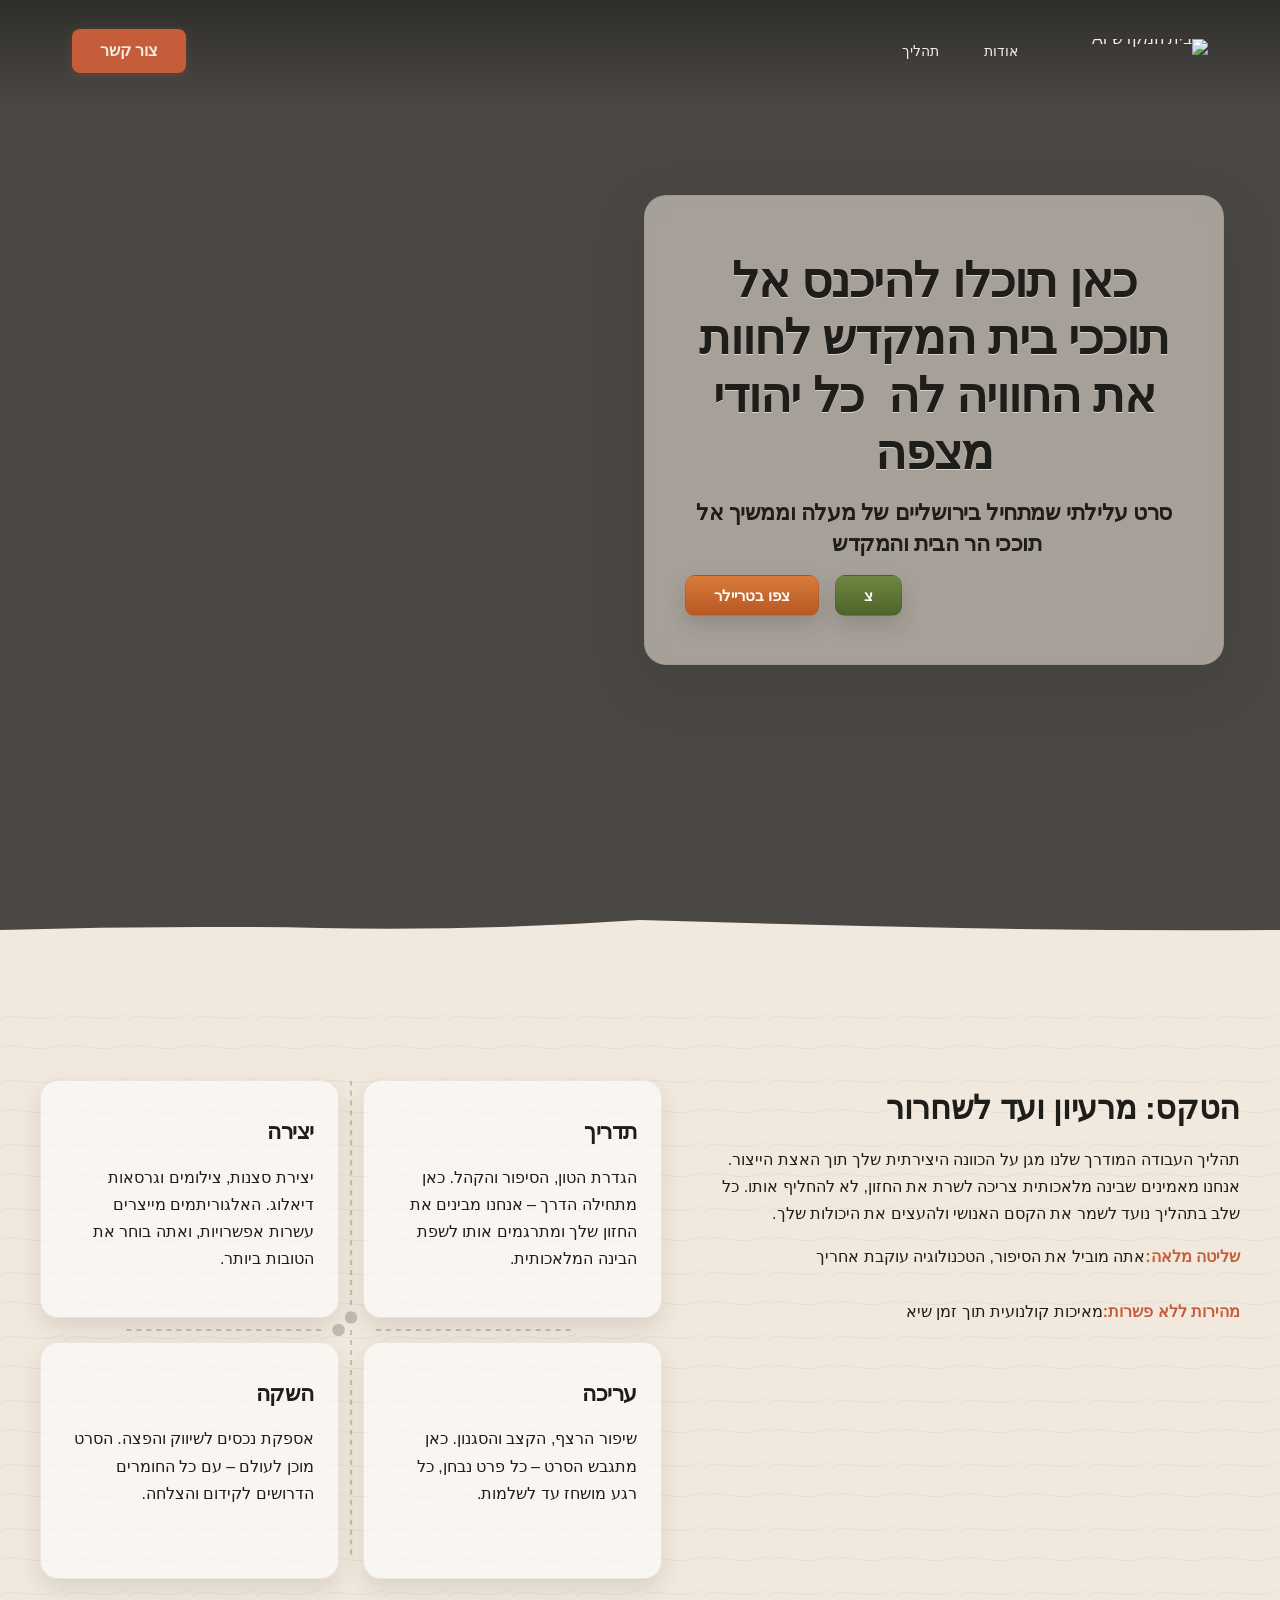
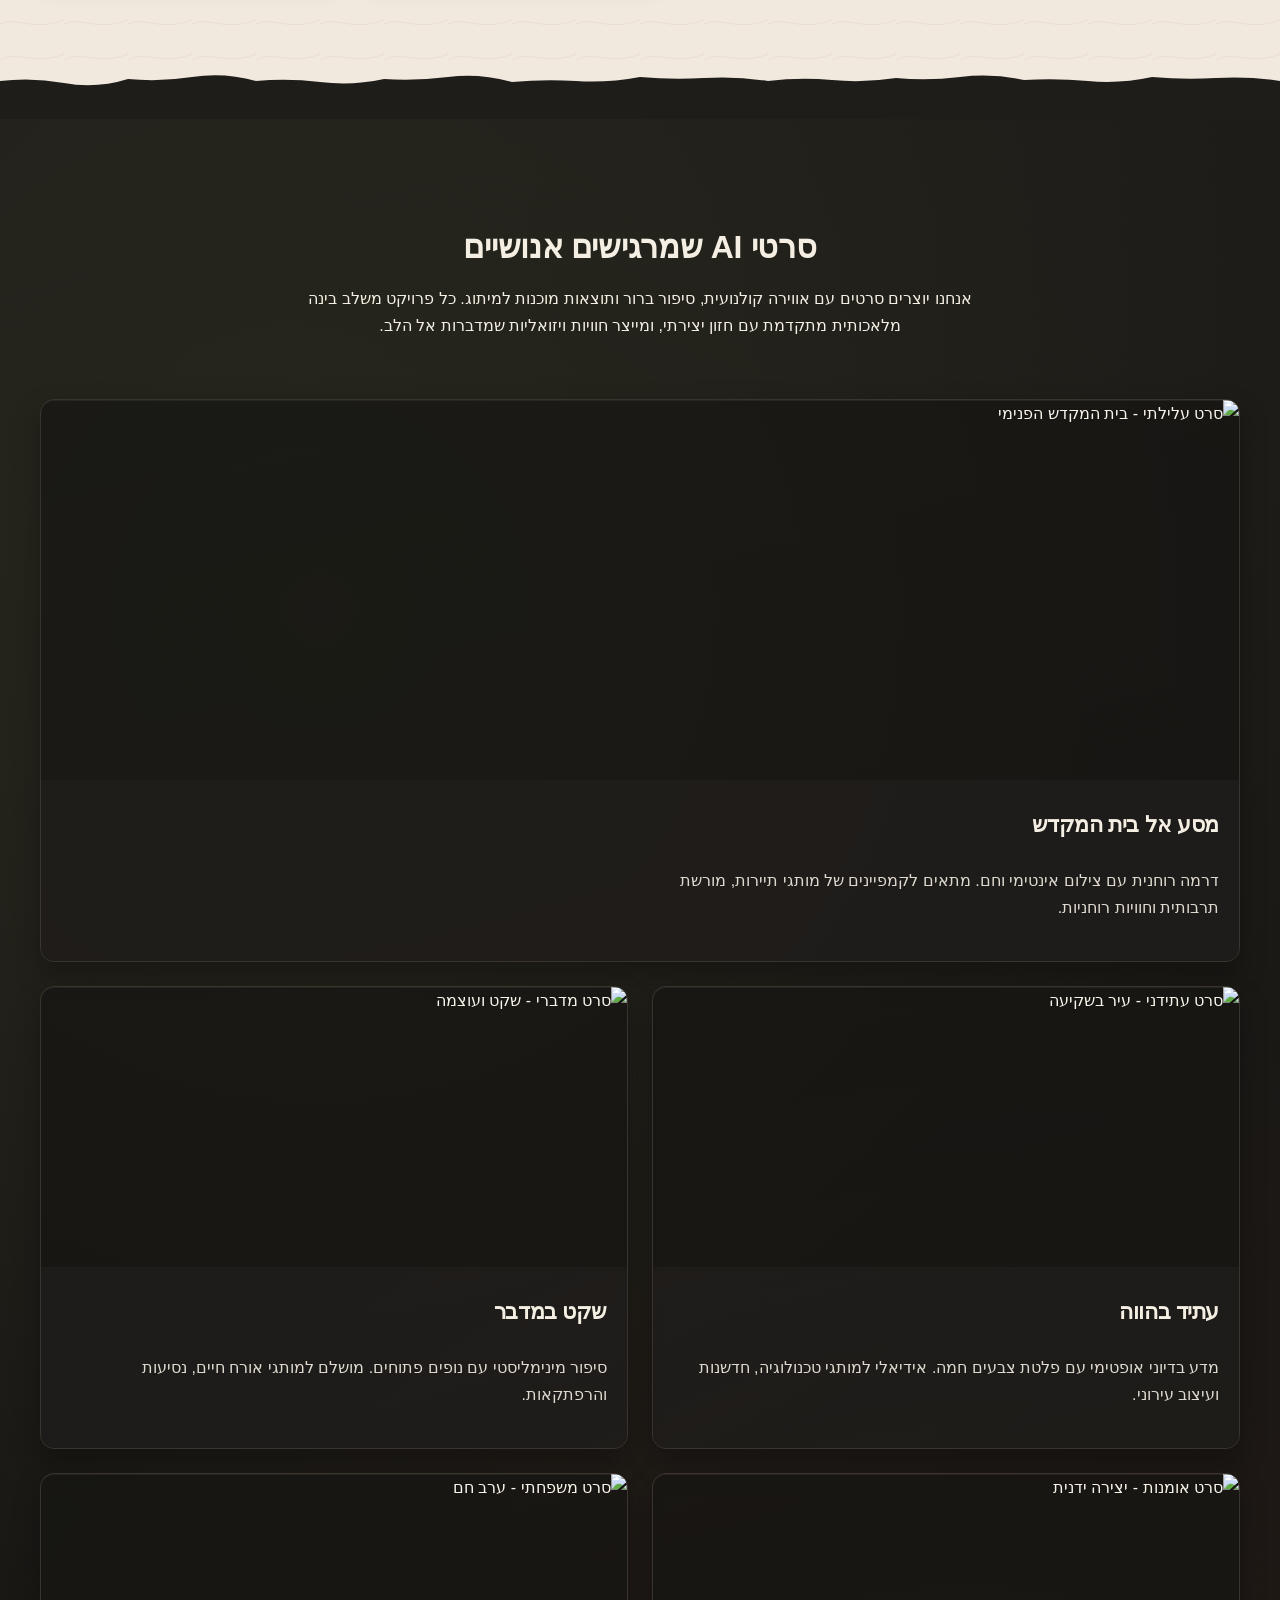
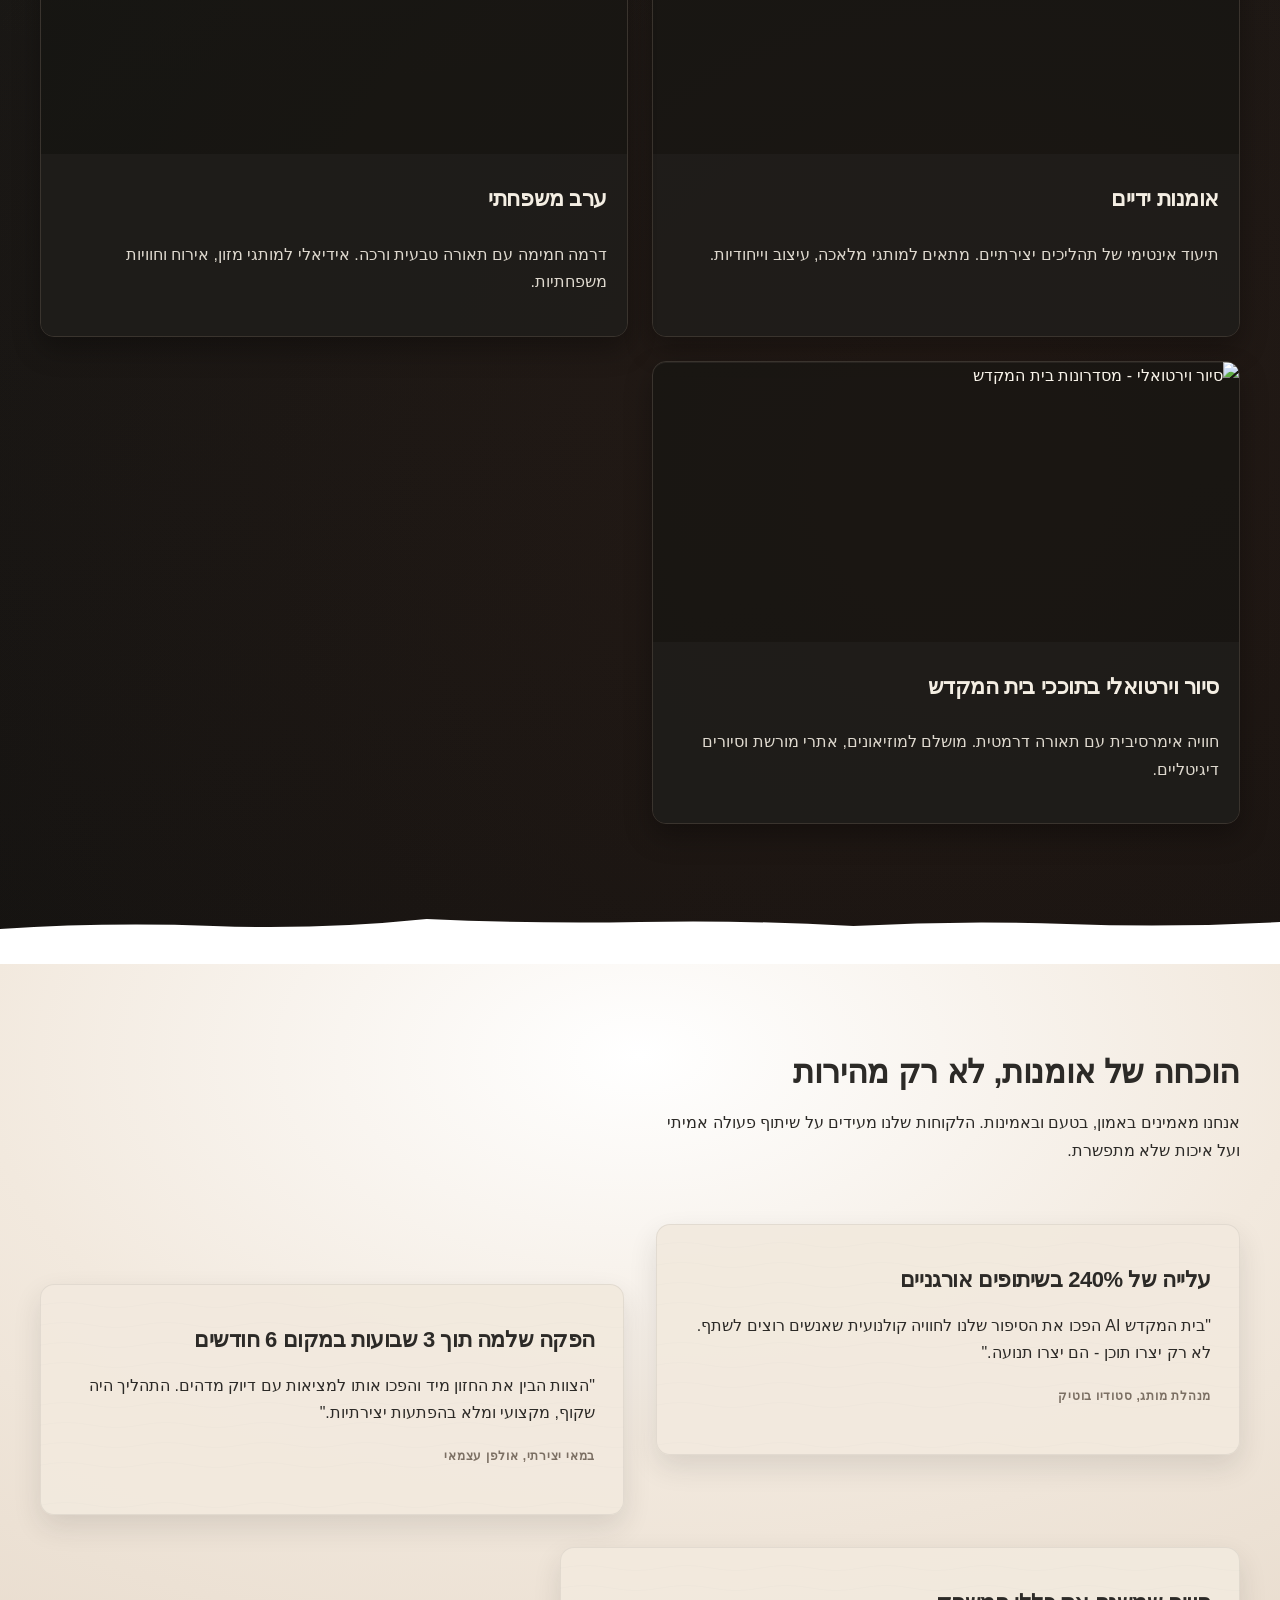
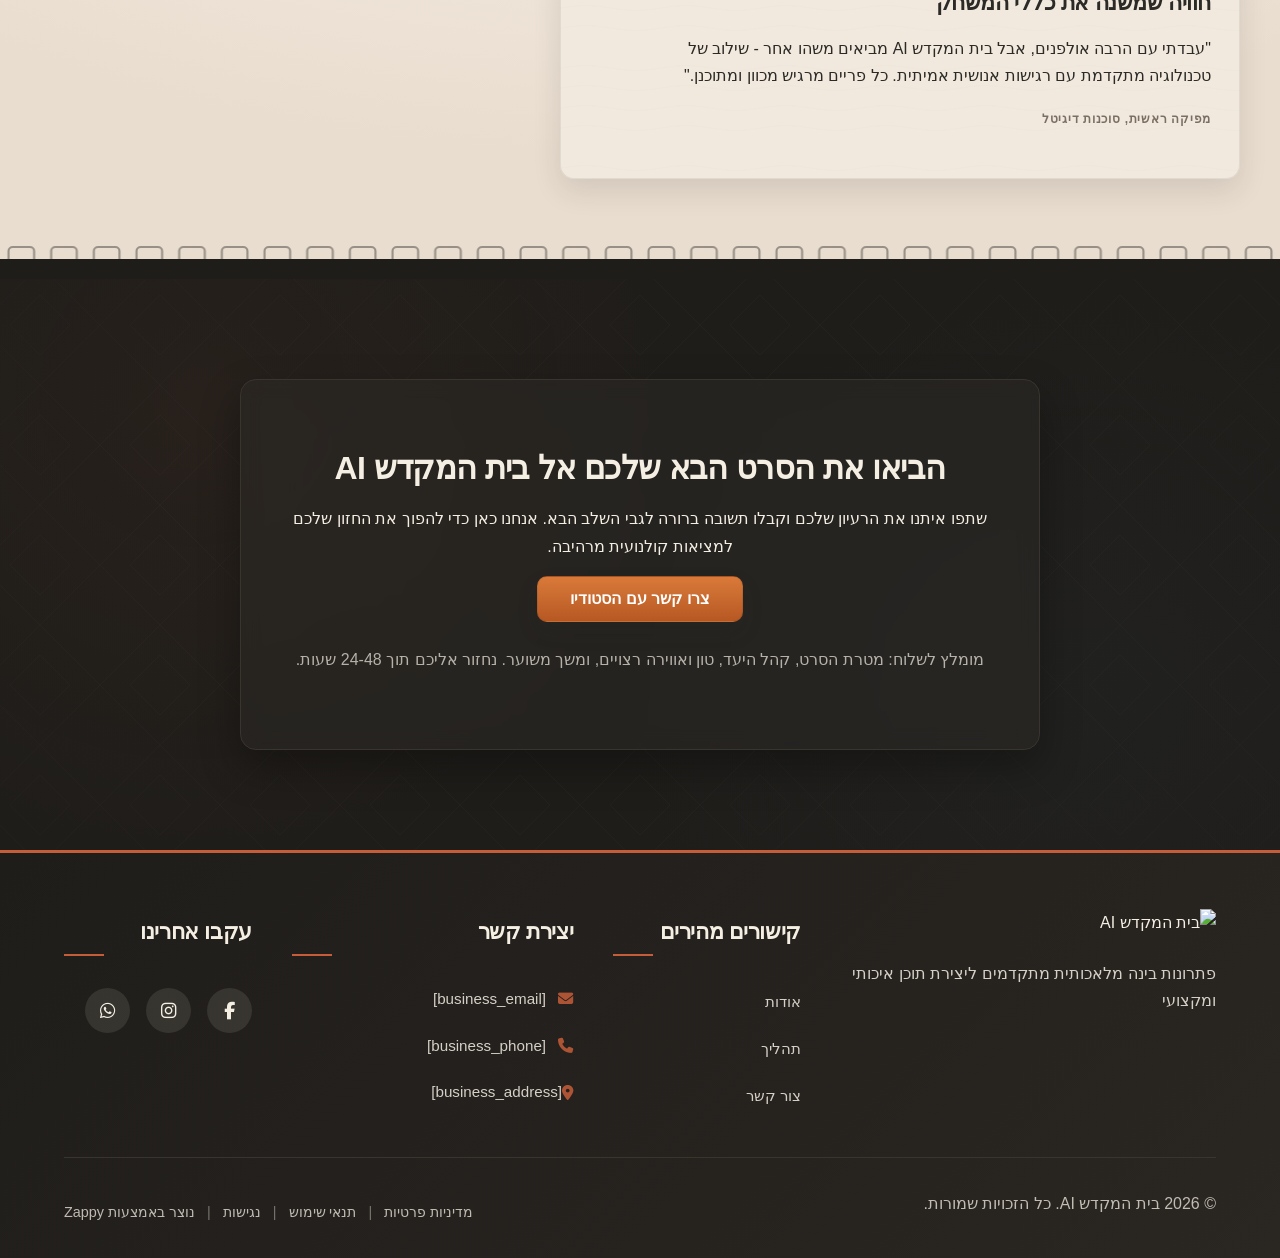
==== commit 1401e0ee: "Background sync: Progressive GitHub Sync" ====
--- a/public/index.html
+++ b/public/index.html
@@ -1 +1 @@
-<!doctype html><html dir="rtl" lang="he"><head><meta charset="UTF-8"><meta content="width=device-width,initial-scale=1" name="viewport"><meta content="index, follow" name="robots"><title>סרטים עלילתיים בבינה מלאכותית — בית המקדש AI</title><meta content="גלו את עתיד הקולנוע: סרטים עלילתיים מרהיבים שנוצרו בבינה מלאכותית. סיור וירטואלי בתוככי בית המקדש עם טכנולוגיה פורצת דרך." name="description"><meta content="בית המקדש AI, סרט עלילתי, בינה מלאכותית, סיור וירטואלי, יצירת תוכן" name="keywords"><link href="/assets/favicon.ico" rel="icon" type="image/x-icon"><link href="/assets/favicon-16x16.png" rel="icon" type="image/png" sizes="16x16"><link href="/assets/favicon-32x32.png" rel="icon" type="image/png" sizes="32x32"><link href="/assets/favicon-48x48.png" rel="icon" type="image/png" sizes="48x48"><link href="/assets/favicon-192x192.png" rel="icon" type="image/png" sizes="192x192"><link href="/assets/favicon-512x512.png" rel="icon" type="image/png" sizes="512x512"><link href="/assets/apple-touch-icon.png" rel="apple-touch-icon"><script>!function(){"use strict";var t="b4c5c257-83ad-4afb-b2c2-0eb6a1c3e725",e="https://api.zappy5.com/api/analytics/track",a=18e5,n=2592e6,o=!0,i=!0,r=!0;var s=function(){var e="zappy_visitor_"+t,a=null;try{if(a=localStorage.getItem(e)){var o=JSON.parse(a),i=Date.now();if(i-o.created<n)return o.lastSeen=i,localStorage.setItem(e,JSON.stringify(o)),o.id}}catch(t){console.warn("Zappy Analytics: LocalStorage not available")}var r="zv_"+Date.now()+"_"+Math.random().toString(36).substr(2,9);try{localStorage.setItem(e,JSON.stringify({id:r,created:Date.now(),lastSeen:Date.now()}))}catch(t){}return r}(),c=function(){var e="zappy_session_"+t,n=null;try{if(n=sessionStorage.getItem(e)){var o=JSON.parse(n),i=Date.now();if(i-o.timestamp<a)return o.timestamp=i,sessionStorage.setItem(e,JSON.stringify(o)),o.id}}catch(t){console.warn("Zappy Analytics: SessionStorage not available")}var r="zs_"+Date.now()+"_"+Math.random().toString(36).substr(2,9);try{sessionStorage.setItem(e,JSON.stringify({id:r,timestamp:Date.now()}))}catch(t){}return r}();function l(a,n){n=n||{};var o={website_id:t,event_type:a,page_path:window.location.pathname,referrer:document.referrer||"direct",visitor_id:s,session_id:c,metadata:n};if(navigator.sendBeacon){var i=new Blob([JSON.stringify(o)],{type:"application/json"});navigator.sendBeacon(e,i)}else fetch(e,{method:"POST",headers:{"Content-Type":"application/json"},body:JSON.stringify(o),keepalive:!0}).catch(function(t){console.warn("Zappy Analytics: Failed to track event",t)})}o&&l("pageview",{title:document.title,url:window.location.href}),i&&document.addEventListener("click",function(t){var e=t.target;if("BUTTON"===e.tagName||e.closest("button")){var a="BUTTON"===e.tagName?e:e.closest("button");l("click",{element:"button",text:a.textContent.trim().substring(0,100),id:a.id||null,class:a.className||null})}else if("A"===e.tagName||e.closest("a")){var n="A"===e.tagName?e:e.closest("a");l("navigation",{element:"link",text:n.textContent.trim().substring(0,100),href:n.href,external:n.hostname!==window.location.hostname})}},!0),r&&document.addEventListener("submit",function(t){var e=t.target;l("form_submit",{form_id:e.id||null,form_name:e.name||null,form_action:e.action||null,form_method:e.method||"GET"})},!0);var d=Date.now();window.addEventListener("beforeunload",function(){l("page_unload",{time_on_page:Math.floor((Date.now()-d)/1e3),page_path:window.location.pathname})}),window.zappyAnalytics={track:l,getVisitorId:function(){return s},getSessionId:function(){return c}}}()</script><meta content="סרטים עלילתיים בבינה מלאכותית — בית המקדש AI" property="og:title"><meta content="גלו את עתיד הקולנוע: סרטים עלילתיים מרהיבים שנוצרו בבינה מלאכותית. סיור וירטואלי בתוככי בית המקדש עם טכנולוגיה פורצת דרך." property="og:description"><meta content="website" property="og:type"><meta content="he_IL" property="og:locale"><meta content="summary_large_image" name="twitter:card"><meta content="סרטים עלילתיים בבינה מלאכותית — בית המקדש AI" name="twitter:title"><meta content="גלו את עתיד הקולנוע: סרטים עלילתיים מרהיבים שנוצרו בבינה מלאכותית. סיור וירטואלי בתוככי בית המקדש עם טכנולוגיה פורצת דרך." name="twitter:description"><link href="https://cdnjs.cloudflare.com/ajax/libs/font-awesome/6.4.0/css/all.min.css" rel="stylesheet"><link href="/assets/favicon.ico" rel="icon" type="image/x-icon"><link href="/assets/favicon-16x16.png" rel="icon" type="image/png" sizes="16x16"><link href="/assets/favicon-32x32.png" rel="icon" type="image/png" sizes="32x32"><link href="/assets/favicon-48x48.png" rel="icon" type="image/png" sizes="48x48"><link href="/assets/favicon-192x192.png" rel="icon" type="image/png" sizes="192x192"><link href="/assets/favicon-512x512.png" rel="icon" type="image/png" sizes="512x512"><link href="/assets/apple-touch-icon.png" rel="apple-touch-icon"><link href="https://cdn.jsdelivr.net/npm/vanilla-cookieconsent@3/dist/cookieconsent.css" rel="stylesheet"><script src="https://cdn.jsdelivr.net/npm/vanilla-cookieconsent@3/dist/cookieconsent.umd.js"></script><script src="https://cdn.jsdelivr.net/gh/mickidum/acc_toolbar/acctoolbar/acctoolbar.min.js"></script><link href="/styles.css" rel="stylesheet"><style id="zappy-dropdown-submenu-styles">#navMenu li:has(.sub-menu),.nav-menu li:has(.sub-menu),.navbar li:has(.sub-menu),nav li:has(.sub-menu){position:relative}#navMenu .sub-menu,.nav-menu .sub-menu,.navbar .sub-menu,nav .sub-menu{display:block!important;position:absolute!important;top:100%;left:0;min-width:220px;background:#fff;border-radius:8px;box-shadow:0 8px 25px rgba(0,0,0,.15);padding:8px 0;opacity:0;visibility:hidden;transform:translateY(10px);transition:all .3s ease;z-index:1000;list-style:none;pointer-events:none}#navMenu li:hover>.sub-menu,.nav-menu li:hover>.sub-menu,.navbar li:hover>.sub-menu,nav li:hover>.sub-menu{opacity:1!important;visibility:visible!important;transform:translateY(0)!important;pointer-events:auto!important}.sub-menu li{list-style:none;margin:0;padding:0}.sub-menu a{display:block!important;padding:10px 16px!important;color:var(--text-dark,#333)!important;font-weight:500;text-decoration:none;white-space:nowrap;transition:background-color .2s}.sub-menu a:hover{background-color:#f5f5f5}[dir=rtl] .nav-menu .sub-menu,[dir=rtl] .navbar .sub-menu,[dir=rtl] nav .sub-menu,html[lang=ar] .nav-menu .sub-menu,html[lang=ar] .navbar .sub-menu,html[lang=ar] nav .sub-menu,html[lang=he] .nav-menu .sub-menu,html[lang=he] .navbar .sub-menu,html[lang=he] nav .sub-menu{left:auto!important;right:0!important}.sub-menu:empty,.sub-menu:not(:has(li)),.sub-menu:not(:has(li:not(.zappy-hidden-menu-item))){display:none!important;opacity:0!important;visibility:hidden!important;pointer-events:none!important}li:has(.menu-group-title):hover>.sub-menu{opacity:1!important;visibility:visible!important;transform:translateY(0)!important;pointer-events:auto!important}#navMenu>li>.menu-group-title,.nav-menu>li>.menu-group-title{display:inline-block;padding:.5rem 1rem;cursor:default;user-select:none}@media (max-width:768px){#navMenu .sub-menu,.nav-menu .sub-menu,.navbar .sub-menu,nav .sub-menu{position:static!important;transform:none!important;box-shadow:none!important;background:0 0!important;max-height:0;overflow:hidden;opacity:0;visibility:hidden;transition:max-height .3s ease,opacity .3s ease;padding:0!important;border-radius:0!important}.sub-menu.mobile-expanded{max-height:500px!important;opacity:1!important;visibility:visible!important;padding:8px 0 8px 16px!important}[dir=rtl] .sub-menu.mobile-expanded,html[lang=he] .sub-menu.mobile-expanded{padding:8px 16px 8px 0!important}#navMenu li:hover>.sub-menu,.nav-menu li:hover>.sub-menu,.navbar li:hover>.sub-menu,nav li:hover>.sub-menu{opacity:0;visibility:hidden;pointer-events:none}#navMenu li>.sub-menu.mobile-expanded,.nav-menu li>.sub-menu.mobile-expanded,.navbar li>.sub-menu.mobile-expanded,nav li>.sub-menu.mobile-expanded{opacity:1!important;visibility:visible!important;pointer-events:auto!important}#navMenu li:has(.sub-menu),.nav-menu li:has(.sub-menu),.navbar li:has(.sub-menu),nav li:has(.sub-menu){display:flex!important;flex-wrap:wrap!important;align-items:center!important;position:relative!important;min-height:44px!important}#navMenu li:has(.sub-menu)>a,.nav-menu li:has(.sub-menu)>a,.navbar li:has(.sub-menu)>a,nav li:has(.sub-menu)>a{flex:1!important;min-width:0!important}#navMenu li:has(.sub-menu)>.menu-group-title,.nav-menu li:has(.sub-menu)>.menu-group-title,.navbar li:has(.sub-menu)>.menu-group-title,nav li:has(.sub-menu)>.menu-group-title{flex:1!important;min-width:0!important;padding:0!important;line-height:inherit!important}#navMenu li:has(.sub-menu)>.sub-menu,.nav-menu li:has(.sub-menu)>.sub-menu,.navbar li:has(.sub-menu)>.sub-menu,nav li:has(.sub-menu)>.sub-menu{flex-basis:100%!important;width:100%!important}#navMenu li:has(.sub-menu)>a [class*=arrow],#navMenu li:has(.sub-menu)>a [class*=chevron],.nav-menu li:has(.sub-menu)>a .fa-angle-down,.nav-menu li:has(.sub-menu)>a .fa-chevron-down,.nav-menu li:has(.sub-menu)>a [class*=arrow],.nav-menu li:has(.sub-menu)>a [class*=chevron],nav li:has(.sub-menu)>a [class*=arrow],nav li:has(.sub-menu)>a [class*=chevron]{display:none!important;visibility:hidden!important}.mobile-submenu-toggle{display:flex!important;align-items:center!important;justify-content:center!important;width:44px!important;height:auto!important;background:0 0!important;border:none!important;cursor:pointer!important;color:var(--text-light)!important;position:static!important;flex-shrink:0!important;align-self:stretch!important;z-index:2!important;padding:0!important;margin:0!important}.mobile-submenu-toggle::after{content:''!important;width:0!important;height:0!important;border-left:6px solid transparent!important;border-right:6px solid transparent!important;border-top:7px solid currentColor!important;transition:transform .3s ease!important}.mobile-submenu-toggle.expanded::after{transform:rotate(180deg)!important}.sub-menu a{padding:10px 0!important;display:block!important;color:var(--text-light)!important}.navbar .sub-menu li a,.zappy-products-dropdown .sub-menu a,nav.navbar .sub-menu li a{color:var(--text-light)!important}}@media (min-width:769px){.mobile-submenu-toggle{display:none!important}}</style><style id="mobile-lang-menu-deployed-css">@media (max-width:768px){.lang-switcher,.nav-container .lang-switcher,.nav-cta-container .lang-switcher,.nav-ecommerce-icons .lang-switcher,.nav-icons-left .lang-switcher,.navbar .lang-switcher,.navbar .nav-cta-container .lang-switcher{display:none!important}.mobile-lang-menu{width:100%;border-top:1px solid rgba(128,128,128,.2);padding:8px 0 0 0;margin-top:8px}.mobile-lang-toggle{display:flex!important;align-items:center;justify-content:space-between;width:100%;padding:12px 16px;background:0 0;border:none;cursor:pointer;font-size:15px;color:inherit;font-family:inherit}.mobile-lang-toggle::after{content:'';display:inline-block;width:8px;height:8px;border-right:2px solid currentColor;border-bottom:2px solid currentColor;transform:rotate(45deg);transition:transform .3s ease;margin-left:8px}.mobile-lang-toggle.expanded::after{transform:rotate(-135deg)}.mobile-lang-options{max-height:0;overflow:hidden;transition:max-height .3s ease}.mobile-lang-options.expanded{max-height:300px}.mobile-lang-option{display:flex!important;align-items:center;gap:10px;padding:10px 24px;text-decoration:none;color:inherit;font-size:14px;font-family:inherit}.mobile-lang-option:hover{background:rgba(128,128,128,.1)}.mobile-lang-option.active{font-weight:600;opacity:.7;pointer-events:none}.mobile-lang-option img{width:20px;height:20px;border-radius:50%}}@media (min-width:769px){.mobile-lang-menu{display:none!important}}</style><style id="zappy-widget-visibility">#mic-access-tool-box,#mic-access-tool-general-button,#mic-init-access-tool #mic-access-tool-box,#mic-init-access-tool #mic-access-tool-general-button,#mic-init-access-tool .mic-access-tool-general-button,._access-icon,._access-menu,.mic-access-tool-box,.mic-access-tool-general-button,div[id*=mic-access-tool-box]{display:none!important;visibility:hidden!important;opacity:0!important;pointer-events:none!important}</style></head><body><nav class="navbar" dir="rtl"><button aria-label="Menu" class="mobile-toggle" id="mobileToggle"><svg viewBox="0 0 24 24" class="hamburger-icon" fill="none" height="24" width="24"><path d="M3 12h18M3 6h18M3 18h18" stroke="currentColor" stroke-linecap="round" stroke-width="2"></path></svg><svg viewBox="0 0 24 24" class="close-icon" fill="none" height="24" width="24" style="display:none"><path d="M18 6L6 18M6 6l12 12" stroke="currentColor" stroke-linecap="round" stroke-width="2"></path></svg></button><button aria-label="Call" class="phone-header-btn"><svg viewBox="0 0 24 24" fill="currentColor" height="20" width="20"><path d="M22 16.92v3a2 2 0 0 1-2.18 2 19.79 19.79 0 0 1-8.63-3.07 19.5 19.5 0 0 1-6-6 19.79 19.79 0 0 1-3.07-8.67A2 2 0 0 1 4.11 2h3a2 2 0 0 1 2 1.72 12.84 12.84 0 0 0 .7 2.81 2 2 0 0 1-.45 2.11L8.09 9.91a16 16 0 0 0 6 6l1.27-1.27a2 2 0 0 1 2.11-.45 12.84 12.84 0 0 0 2.81.7A2 2 0 0 1 22 16.92z"></path></svg></button><div class="nav-container"><div class="nav-right-group"><div class="nav-brand"><a href="/" class="logo-link"><img alt="בית המקדש AI" src="/assets/ai-logo.webp" class="logo"></a></div><ul class="nav-menu" id="navMenu"><li><a href="/about">אודות</a></li><li><a href="/process">תהליך</a></li></ul></div><div class="nav-cta-container"><a href="/contact" class="nav-cta-btn">צור קשר</a></div></div></nav><script>window.addEventListener("load",function(){const e=document.querySelector(".navbar, nav, header");if(!e)return void console.log("[Navbar] Navbar element not found");let t=document.getElementById("mobileToggle")||document.querySelector(".mobile-toggle")||document.querySelector(".hamburger")||document.querySelector(".hamburger-menu")||document.querySelector(".menu-toggle")||document.querySelector(".burger-menu")||document.querySelector('[aria-label="Menu"]')||document.querySelector('[aria-label="תפריט"]');const o=document.querySelector(".phone-header-btn"),n=window.getComputedStyle(e);let r=n.backgroundColor;if(console.log("[Navbar] Initial navbar background:",r),"transparent"===r||"rgba(0, 0, 0, 0)"===r||r.startsWith("rgba")&&r.includes(", 0)")){const e=n.backgroundImage;if(e&&"none"!==e)console.log("[Navbar] Navbar has background image/gradient, using dark text"),r="rgb(240, 240, 240)";else{const e=window.getComputedStyle(document.body).backgroundColor;console.log("[Navbar] Navbar transparent, using body background:",e),r=e}}const i=r.match(/\d+/g);if(i&&i.length>=3){const e=(.299*parseInt(i[0])+.587*parseInt(i[1])+.114*parseInt(i[2]))/255;console.log("[Navbar] Mobile button colors preserved from Claude CSS (luminance:",e.toFixed(2)+")");const n=document.createElement("style");n.id="zappy-mobile-nav-fix";document.documentElement.lang;document.documentElement.dir,n.textContent='\n        /* Hide mobile buttons on desktop, show only on mobile */\n        @media (min-width: 769px) {\n          .mobile-toggle,\n          .phone-header-btn {\n            display: none !important;\n          }\n        }\n        \n        /* Show and position mobile buttons correctly on mobile */\n        @media (max-width: 768px) {\n          .mobile-toggle,\n          .phone-header-btn {\n            position: absolute !important;\n            top: 50% !important;\n            transform: translateY(-50%) !important;\n            z-index: 1001 !important;\n            display: flex !important;\n            align-items: center !important;\n            justify-content: center !important;\n            width: 36px !important;\n            height: 36px !important;\n            border-radius: 50% !important;\n            border: none !important;\n            cursor: pointer !important;\n            padding: 6px !important;\n            background: none !important;\n            color: var(--nav-text, var(--text-light)) !important;\n          }\n          \n          /* LTR positioning (default): hamburger LEFT, phone RIGHT */\n          html:not([dir="rtl"]):not([lang="he"]):not([lang="ar"]) .mobile-toggle,\n          html[dir="ltr"] .mobile-toggle {\n            left: 12px !important;\n            right: auto !important;\n          }\n          html:not([dir="rtl"]):not([lang="he"]):not([lang="ar"]) .phone-header-btn,\n          html[dir="ltr"] .phone-header-btn {\n            right: 12px !important;\n            left: auto !important;\n          }\n          \n          /* RTL positioning: hamburger RIGHT, phone LEFT */\n          html[dir="rtl"] .mobile-toggle,\n          html[lang="he"] .mobile-toggle,\n          html[lang="ar"] .mobile-toggle {\n            right: 12px !important;\n            left: auto !important;\n          }\n          html[dir="rtl"] .phone-header-btn,\n          html[lang="he"] .phone-header-btn,\n          html[lang="ar"] .phone-header-btn {\n            left: 12px !important;\n            right: auto !important;\n          }\n          \n          /* CRITICAL: Ensure nav-container has min-height on mobile */\n          /* All children are positioned absolutely/fixed on mobile, so height:auto collapses to 0 */\n          .nav-container {\n            min-height: 70px !important;\n            position: relative !important;\n          }\n          \n          /* Ensure SVG icons are properly sized and inherit color */\n          .mobile-toggle svg,\n          .phone-header-btn svg {\n            width: 24px !important;\n            height: 24px !important;\n            /* Don\'t force display - let JavaScript control hamburger/close toggle */\n          }\n          \n          /* Reset nav-cta-container on mobile - remove desktop box-shadow/padding */\n          /* that creates a visible ghost box when CTA button is hidden */\n          .nav-cta-container {\n            box-shadow: none !important;\n            padding: 0 !important;\n          }\n          \n          /* Hide nav-cta-container entirely on mobile when there\'s no lang-switcher */\n          /* (only the CTA button is inside, and it\'s hidden on mobile) */\n          .nav-cta-container:not(:has(.lang-switcher)) {\n            display: none !important;\n          }\n          \n          /* CRITICAL: Prevent hero image fade gradient from bleeding over headline text */\n          /* The .image-fade-gradient has bottom: -30px (extends below parent) */\n          /* On mobile stacked layout, this overlaps the h1 text below the image */\n          .hero-image-column {\n            overflow: hidden !important;\n          }\n          .image-fade-gradient {\n            bottom: 0 !important;\n          }\n          \n          /* Hide desktop language switcher on mobile - hamburger menu handles it */\n          /* High specificity to override stored CSS */\n          .lang-switcher,\n          .nav-cta-container .lang-switcher,\n          .nav-container .lang-switcher,\n          .navbar .lang-switcher,\n          .navbar .nav-cta-container .lang-switcher {\n            display: none !important;\n          }\n        }\n      ';const r=document.getElementById("zappy-mobile-nav-fix");r&&r.remove(),document.head.appendChild(n),console.log("[Navbar] Critical CSS injected for mobile nav positioning");const l=window.innerWidth<=768;if(t){const e=t.querySelector(".hamburger-icon"),o=t.querySelector(".close-icon");e&&(e.style.setProperty("width","24px","important"),e.style.setProperty("height","24px","important"),e.style.setProperty("display","block","important")),o&&(o.style.setProperty("width","24px","important"),o.style.setProperty("height","24px","important"),o.style.setProperty("display","none","important")),l?(t.style.setProperty("position","absolute","important"),t.style.setProperty("top","50%","important"),t.style.setProperty("transform","translateY(-50%)","important"),t.style.setProperty("z-index","1001","important"),t.style.removeProperty("left"),t.style.removeProperty("right"),console.log("[Navbar] Mobile toggle positioning applied (mobile viewport)")):(t.style.removeProperty("position"),t.style.removeProperty("top"),t.style.removeProperty("transform"),t.style.removeProperty("z-index"),t.style.removeProperty("left"),t.style.removeProperty("right"),console.log("[Navbar] Desktop viewport - cleared mobile toggle inline positioning"))}if(o){const e=o.querySelector("svg");e&&(e.style.width="24px",e.style.height="24px",e.setAttribute("width","24"),e.setAttribute("height","24")),l?(o.style.setProperty("position","absolute","important"),o.style.setProperty("top","50%","important"),o.style.setProperty("transform","translateY(-50%)","important"),o.style.setProperty("z-index","1001","important"),o.style.removeProperty("left"),o.style.removeProperty("right"),console.log("[Navbar] Phone button positioning applied (mobile viewport)")):(o.style.removeProperty("position"),o.style.removeProperty("top"),o.style.removeProperty("transform"),o.style.removeProperty("z-index"),o.style.removeProperty("left"),o.style.removeProperty("right"),console.log("[Navbar] Desktop viewport - cleared phone button inline positioning"))}}else console.log("[Navbar] Could not parse background color:",r);t=document.getElementById("mobileToggle")||document.querySelector(".mobile-toggle")||document.querySelector(".hamburger")||document.querySelector(".hamburger-menu")||document.querySelector(".menu-toggle")||document.querySelector(".burger-menu")||document.querySelector('[aria-label="Menu"]')||document.querySelector('[aria-label="תפריט"]');const l=document.getElementById("navMenu")||document.querySelector(".nav-menu")||document.querySelector(".nav-links")||document.querySelector("nav ul:not(.submenu)");if(!t||!l)return void console.log("[Navbar] Mobile toggle or menu not found:",{toggle:!!t,menu:!!l});l.id||(l.id="navMenu"),console.log("[Navbar] Initializing mobile menu...");const a=t.cloneNode(!0);t.parentNode.replaceChild(a,t),a.addEventListener("click",function(e){e.preventDefault(),e.stopPropagation();const t=this.querySelector(".hamburger-icon"),o=this.querySelector(".close-icon");l.classList.contains("active")?(l.classList.remove("active"),t&&t.style.setProperty("display","block","important"),o&&o.style.setProperty("display","none","important"),document.body.style.overflow="",console.log("[Navbar] Menu closed")):(l.classList.add("active"),t&&t.style.setProperty("display","none","important"),o&&o.style.setProperty("display","block","important"),document.body.style.overflow="hidden",console.log("[Navbar] Menu opened"))}),l.querySelectorAll("a").forEach(function(e){e.addEventListener("click",function(){if("#"===this.getAttribute("href"))return;const e=a.querySelector(".hamburger-icon"),t=a.querySelector(".close-icon");l.classList.remove("active"),e&&e.style.setProperty("display","block","important"),t&&t.style.setProperty("display","none","important"),document.body.style.overflow="",console.log("[Navbar] Menu closed (link clicked)")})});var s=l.querySelectorAll(".dropdown-toggle");s.forEach(function(e){e.addEventListener("click",function(e){e.preventDefault(),e.stopPropagation();var t=this.closest(".nav-dropdown");t&&(t.parentNode.querySelectorAll(".nav-dropdown.open").forEach(function(e){e!==t&&e.classList.remove("open")}),t.classList.toggle("open"),console.log("[Navbar] Dropdown toggled:",t.classList.contains("open")?"open":"closed"))})}),document.addEventListener("click",function(e){e.target.closest(".nav-dropdown")||document.querySelectorAll(".nav-dropdown.open").forEach(function(e){e.classList.remove("open")})}),console.log("[Navbar] Dropdown handlers initialized for "+s.length+" dropdowns"),o&&o.addEventListener("click",function(){const e=document.querySelectorAll('a[href^="tel:"]'),t=e.length>0?e[0].getAttribute("href").replace("tel:",""):"[business_phone]";window.location.href="tel:"+t,console.log("[Navbar] Phone button clicked")}),console.log("[Navbar] Mobile menu initialized successfully");const p=function(){const e=document.querySelector(".whatsapp-float");e&&(window.innerWidth>=769?(e.style.setProperty("display","none","important"),e.style.setProperty("visibility","hidden","important"),e.style.setProperty("opacity","0","important"),e.style.setProperty("pointer-events","none","important"),console.log("[WhatsApp] Button hidden on desktop")):(e.style.removeProperty("display"),e.style.removeProperty("visibility"),e.style.removeProperty("opacity"),e.style.removeProperty("pointer-events"),console.log("[WhatsApp] Button visible on mobile")))};let c;p(),window.addEventListener("resize",function(){clearTimeout(c),c=setTimeout(p,100)})})</script><main><section class="index-hero-section" data-layout-spec="בית-hero" data-hero-type="fullscreen-scrim" data-zappy-bg-color="" data-zappy-bg-image="assets/business-general-hero-upload-1773364116508.webp" data-zappy-bg-overlay-color="#2c2a27" data-zappy-bg-overlay-opacity="85" data-zappy-bg-type="image" data-zappy-bg-video-type="" data-zappy-bg-video-url="" id="zappy-section-1773364121997-870" style="position:relative;overflow:hidden;background-image:linear-gradient(rgba(44, 42, 39, 0.85), rgba(44, 42, 39, 0.85)), url(&quot;assets/business-general-hero-upload-1773364116508.webp&quot;);background-size:cover;background-position:center;background-repeat:no-repeat;--zappy-bg-overlay:rgba(44, 42, 39, 0.85);--zappy-bg-image:url(&quot;assets/business-general-hero-upload-1773364116508.webp&quot;)"><img alt="בית המקדש AI - סביבת יצירה קולנועית" src="/assets/site-index-hero-bg.webp" data-context="A cinematic film production scene with warm sand and cream tones, subtle paper grain texture overlay, soft studio lighting creating gentle shadows, film camera equipment subtly visible in background, vintage film reels, warm golden hour lighting, shallow depth of field, professional cinematography aesthetic, sacred temple-like atmosphere with reverent lighting, peaceful and contemplative mood, high-end film production quality" data-placeholder="index-hero-bg" height="1080" width="1920" class="hero-bg-image" data-hero-bg="true" data-zappy-original-bg="hidden" style="display:none"><div class="hero-scrim-overlay" style="display:none" aria-hidden="true" data-zappy-original-bg="hidden"></div><div class="hero-content-wrapper"><div class="hero-content-card"><h1>כאן תוכלו להיכנס אל תוככי בית המקדש לחוות את החוויה לה&nbsp; כל יהודי מצפה</h1><h3>הבטחה תמציתית ליצירת סרטים קולנועיים עם תהליך סטודיו מודרך - תיאור, יצירה, עריכה, שיגור - מבלי לאבד את הנשמה היצירתית</h3><div class="hero-cta-group"><a href="/contact" class="btn-primary">התחל שיחת סרט</a><a href="/process" class="btn-secondary">צפה בטקס</a></div></div></div><div class="index-hero-divider-wrapper"><svg viewBox="0 0 1200 100" aria-hidden="true" xmlns="http://www.w3.org/2000/svg" preserveAspectRatio="none"><path d="M0,100 L0,30 Q150,25 300,28 T600,20 Q750,25 900,28 T1200,30 L1200,100 Z" fill="#F2E9DE"></path></svg></div></section><section class="index-process-section" data-layout-spec="בית-process"><div class="index-process-container"><div class="index-process-intro"><h2>הטקס: מרעיון ועד לשחרור</h2><p>תהליך העבודה המודרך שלנו מגן על הכוונה היצירתית שלך תוך האצת הייצור. אנחנו מאמינים שבינה מלאכותית צריכה לשרת את החזון, לא להחליף אותו. כל שלב בתהליך נועד לשמר את הקסם האנושי ולהעצים את היכולות שלך.</p><div class="index-process-principles"><p><strong>שליטה מלאה:</strong>אתה מוביל את הסיפור, הטכנולוגיה עוקבת אחריך</p><p><strong>מהירות ללא פשרות:</strong>מאיכות קולנועית תוך זמן שיא</p></div></div><div class="index-process-steps"><svg viewBox="0 0 400 400" aria-hidden="true" xmlns="http://www.w3.org/2000/svg" class="index-process-connector"><line opacity="0.3" stroke="currentColor" stroke-dasharray="4 4" stroke-width="1.5" x1="200" x2="200" y1="0" y2="180"></line><circle cx="200" cy="190" fill="currentColor" opacity="0.3" r="5"></circle><line opacity="0.3" stroke="currentColor" stroke-dasharray="4 4" stroke-width="1.5" x1="200" x2="200" y1="200" y2="380"></line><line opacity="0.3" stroke="currentColor" stroke-dasharray="4 4" stroke-width="1.5" x1="20" x2="180" y1="200" y2="200"></line><circle cx="190" cy="200" fill="currentColor" opacity="0.3" r="5"></circle><line opacity="0.3" stroke="currentColor" stroke-dasharray="4 4" stroke-width="1.5" x1="220" x2="380" y1="200" y2="200"></line></svg><div class="index-process-card" style="grid-area:card1"><h3>תדריך</h3><p>הגדרת הטון, הסיפור והקהל. כאן מתחילה הדרך – אנחנו מבינים את החזון שלך ומתרגמים אותו לשפת הבינה המלאכותית.</p></div><div class="index-process-card" style="grid-area:card2"><h3>יצירה</h3><p>יצירת סצנות, צילומים וגרסאות דיאלוג. האלגוריתמים מייצרים עשרות אפשרויות, ואתה בוחר את הטובות ביותר.</p></div><div class="index-process-card" style="grid-area:card3"><h3>עריכה</h3><p>שיפור הרצף, הקצב והסגנון. כאן מתגבש הסרט – כל פרט נבחן, כל רגע מושחז עד לשלמות.</p></div><div class="index-process-card" style="grid-area:card4"><h3>השקה</h3><p>אספקת נכסים לשיווק והפצה. הסרט מוכן לעולם – עם כל החומרים הדרושים לקידום והצלחה.</p></div></div></div><div class="index-process-divider-wrapper"><svg viewBox="0 0 1200 80" aria-hidden="true" xmlns="http://www.w3.org/2000/svg" preserveAspectRatio="none"><path d="M0,80 L0,42 Q30,38 60,44 T120,40 Q150,43 180,38 T240,42 Q270,39 300,43 T360,40 Q390,42 420,38 T480,43 Q510,40 540,42 T600,38 Q630,41 660,39 T720,42 Q750,38 780,41 T840,39 Q870,42 900,38 T960,41 Q990,39 1020,42 T1080,38 Q1110,41 1140,39 T1200,42 L1200,80 Z" fill="#1F1D1A"></path></svg></div></section><section class="index-showcase-section" data-layout-spec="בית-showcase"><div class="index-showcase-container"><div class="index-showcase-header"><h2>סרטי AI שמרגישים אנושיים</h2><p class="index-showcase-intro">אנחנו יוצרים סרטים עם אווירה קולנועית, סיפור ברור ותוצאות מוכנות למיתוג. כל פרויקט משלב בינה מלאכותית מתקדמת עם חזון יצירתי, ומייצר חוויות ויזואליות שמדברות אל הלב.</p></div><div class="index-showcase-grid"><article class="index-showcase-tile" data-span="2"><div class="index-showcase-tile-image"><img alt="סרט עלילתי - בית המקדש הפנימי" src="/assets/site-index-showcase-image-1.webp" data-context="A cinematic still from an AI-generated film showing a mystical temple interior with warm golden lighting, ancient stone pillars, and ethereal atmosphere - warm color grading with soft highlights, film grain texture, intimate and spiritual mood" data-placeholder="index-showcase-image-1" height="500" width="800"></div><div class="index-showcase-tile-content"><h3>מסע אל בית המקדש</h3><p>דרמה רוחנית עם צילום אינטימי וחם. מתאים לקמפיינים של מותגי תיירות, מורשת תרבותית וחוויות רוחניות.</p></div></article><article class="index-showcase-tile"><div class="index-showcase-tile-image"><img alt="סרט עתידני - עיר בשקיעה" src="/assets/site-index-showcase-image-2.webp" data-context="AI-generated film still of a futuristic cityscape at golden hour with warm orange and purple tones, cinematic composition, soft focus background, modern architecture blending with natural elements - marketing film aesthetic" data-placeholder="index-showcase-image-2" height="400" width="600"></div><div class="index-showcase-tile-content"><h3>עתיד בהווה</h3><p>מדע בדיוני אופטימי עם פלטת צבעים חמה. אידיאלי למותגי טכנולוגיה, חדשנות ועיצוב עירוני.</p></div></article><article class="index-showcase-tile"><div class="index-showcase-tile-image"><img alt="סרט מדברי - שקט ועוצמה" src="/assets/site-index-showcase-image-3.webp" data-context="Cinematic AI film frame showing a peaceful desert landscape with ancient ruins, warm sand dunes, soft morning light, muted earth tones, serene and contemplative atmosphere - brand storytelling visual" data-placeholder="index-showcase-image-3" height="400" width="600"></div><div class="index-showcase-tile-content"><h3>שקט במדבר</h3><p>סיפור מינימליסטי עם נופים פתוחים. מושלם למותגי אורח חיים, נסיעות והרפתקאות.</p></div></article><article class="index-showcase-tile"><div class="index-showcase-tile-image"><img alt="סרט אומנות - יצירה ידנית" src="/assets/site-index-showcase-image-4.webp" data-context="AI-generated cinematic shot of hands crafting pottery in warm studio light, close-up detail, shallow depth of field, earthy textures, artisan aesthetic with warm color palette - storytelling for handmade brands" data-placeholder="index-showcase-image-4" height="400" width="600"></div><div class="index-showcase-tile-content"><h3>אומנות ידיים</h3><p>תיעוד אינטימי של תהליכים יצירתיים. מתאים למותגי מלאכה, עיצוב וייחודיות.</p></div></article><article class="index-showcase-tile"><div class="index-showcase-tile-image"><img alt="סרט משפחתי - ערב חם" src="/assets/site-index-showcase-image-5.webp" data-context="Cinematic AI film still of a cozy evening gathering with warm candlelight, people in soft focus sharing a meal, intimate atmosphere, golden hour lighting through windows, emotional storytelling aesthetic" data-placeholder="index-showcase-image-5" height="400" width="600"></div><div class="index-showcase-tile-content"><h3>ערב משפחתי</h3><p>דרמה חמימה עם תאורה טבעית ורכה. אידיאלי למותגי מזון, אירוח וחוויות משפחתיות.</p></div></article><article class="index-showcase-tile"><div class="index-showcase-tile-image"><img alt="סיור וירטואלי - מסדרונות בית המקדש" src="/assets/site-index-showcase-image-6.webp" data-context="AI-generated film frame showing a virtual tour through temple corridors with mystical lighting, ancient stone walls, warm torchlight, immersive POV perspective, spiritual journey aesthetic - marketing for cultural experiences" data-placeholder="index-showcase-image-6" height="400" width="600"></div><div class="index-showcase-tile-content"><h3>סיור וירטואלי בתוככי בית המקדש</h3><p>חוויה אימרסיבית עם תאורה דרמטית. מושלם למוזיאונים, אתרי מורשת וסיורים דיגיטליים.</p></div></article></div></div><div class="index-showcase-divider-wrapper"><svg viewBox="0 0 1200 80" aria-hidden="true" xmlns="http://www.w3.org/2000/svg" preserveAspectRatio="none"><defs><linearGradient id="showcase-divider-gradient" x1="0%" x2="0%" y1="0%" y2="100%"><stop offset="0%" style="stop-color:#6E7B3B;stop-opacity:0.6"></stop><stop offset="100%" style="stop-color:#E9DDCF;stop-opacity:0.8"></stop></linearGradient></defs><path d="M0,80 L0,45 Q100,38 200,42 T400,35 Q500,40 600,38 T800,42 Q900,36 1000,40 T1200,38 L1200,80 Z" fill="#FFFFFF"></path></svg></div></section><section class="index-testimonials-section" data-layout-spec="בית-testimonials"><div class="index-testimonials-container"><div class="index-testimonials-intro"><h2>הוכחה של אומנות, לא רק מהירות</h2><p>אנחנו מאמינים באמון, בטעם ובאמינות. הלקוחות שלנו מעידים על שיתוף פעולה אמיתי ועל איכות שלא מתפשרת.</p></div><div class="index-testimonials-grid"><div class="index-testimonials-card index-testimonials-card-1"><h3>עלייה של 240% בשיתופים אורגניים</h3><p>"בית המקדש AI הפכו את הסיפור שלנו לחוויה קולנועית שאנשים רוצים לשתף. לא רק יצרו תוכן - הם יצרו תנועה."</p><p class="index-testimonials-role">מנהלת מותג, סטודיו בוטיק</p></div><div class="index-testimonials-card index-testimonials-card-2"><h3>הפקה שלמה תוך 3 שבועות במקום 6 חודשים</h3><p>"הצוות הבין את החזון מיד והפכו אותו למציאות עם דיוק מדהים. התהליך היה שקוף, מקצועי ומלא בהפתעות יצירתיות."</p><p class="index-testimonials-role">במאי יצירתי, אולפן עצמאי</p></div><div class="index-testimonials-card index-testimonials-card-3"><h3>חוויה שמשנה את כללי המשחק</h3><p>"עבדתי עם הרבה אולפנים, אבל בית המקדש AI מביאים משהו אחר - שילוב של טכנולוגיה מתקדמת עם רגישות אנושית אמיתית. כל פריים מרגיש מכוון ומתוכנן."</p><p class="index-testimonials-role">מפיקה ראשית, סוכנות דיגיטל</p></div></div></div><div class="index-testimonials-divider-wrapper"><svg viewBox="0 0 1200 40" aria-hidden="true" xmlns="http://www.w3.org/2000/svg" preserveAspectRatio="none"><defs><pattern height="40" id="filmPerf" patternUnits="userSpaceOnUse" width="40" x="0" y="0"><rect fill="none" height="24" width="24" x="8" y="8" rx="4" ry="4" stroke="var(--bg-dark)" stroke-width="2"></rect></pattern></defs><path d="M0,40 L0,20 L1200,20 L1200,40 Z" fill="#1F1D1A"></path><rect fill="url(#filmPerf)" height="40" width="1200" x="0" y="0" opacity="0.4"></rect></svg></div></section><section class="index-cta-section" data-layout-spec="בית-cta"><div class="index-cta-container"><div class="index-cta-card"><h2 class="index-cta-title">הביאו את הסרט הבא שלכם אל בית המקדש AI</h2><p class="index-cta-description">שתפו איתנו את הרעיון שלכם וקבלו תשובה ברורה לגבי השלב הבא. אנחנו כאן כדי להפוך את החזון שלכם למציאות קולנועית מרהיבה.</p><a href="/contact" class="btn-primary index-cta-button">צרו קשר עם הסטודיו</a><p class="index-cta-note">מומלץ לשלוח: מטרת הסרט, קהל היעד, טון ואווירה רצויים, ומשך משוער. נחזור אליכם תוך 24-48 שעות.</p></div></div></section></main><footer class="site-footer"><div class="footer-container"><div class="footer-top"><div class="footer-column footer-about"><img alt="בית המקדש AI" src="/assets/ai-logo.webp" class="logo"><p class="footer-description">פתרונות בינה מלאכותית מתקדמים ליצירת תוכן איכותי ומקצועי</p></div><div class="footer-column footer-links"><h3 class="footer-heading">קישורים מהירים</h3><ul class="footer-nav"><li><a href="/about">אודות</a></li><li><a href="/process">תהליך</a></li><li><a href="/contact">צור קשר</a></li></ul></div><div class="footer-column footer-contact"><h3 class="footer-heading">יצירת קשר</h3><ul class="contact-list"><li><i class="fas fa-envelope"></i><a href="mailto:[business_email]">[business_email]</a></li><li><i class="fas fa-phone"></i><a href="tel:[business_phone]">[business_phone]</a></li><li><a href="/"><i class="fas fa-map-marker-alt"></i><span>[business_address]</span></a></li></ul></div><div class="footer-column footer-social"><h3 class="footer-heading">עקבו אחרינו</h3><div class="social-links"><a href="[facebook_handle]" aria-label="Facebook"><i class="fab fa-facebook-f"></i></a><a href="[instagram_handle]" aria-label="Instagram"><i class="fab fa-instagram"></i></a><a href="[whatsapp_handle]" aria-label="WhatsApp"><i class="fab fa-whatsapp"></i></a></div></div></div><div class="footer-bottom"><div class="footer-bottom-content"><div class="copyright"><p>© 2026 בית המקדש AI. כל הזכויות שמורות.</p></div><div class="footer-legal"><a href="/privacy">מדיניות פרטיות</a><span class="separator">|</span><a href="/terms">תנאי שימוש</a><span class="separator">|</span><a href="/accessibility">נגישות</a><span class="separator">|</span><a href="https://zappy5.com" class="zappy-attribution" target="_blank">נוצר באמצעות Zappy</a></div></div></div></div></footer><a href="https://wa.me/[whatsapp_handle]" class="whatsapp-float" aria-label="WhatsApp"><i class="fab fa-whatsapp"></i></a><div data-integration="accessibility:toolbar"></div><script src="/script.js"></script><script id="zappy-mobile-submenu-script">!function(){function e(){if(window.innerWidth>768)return document.querySelectorAll(".mobile-submenu-toggle").forEach(function(e){e.remove()}),void document.querySelectorAll(".sub-menu.mobile-expanded").forEach(function(e){e.classList.remove("mobile-expanded")});document.querySelectorAll(".nav-menu li:has(.sub-menu), nav li:has(.sub-menu), .navbar li:has(.sub-menu), #navMenu li:has(.sub-menu)").forEach(function(e){if(!e.querySelector(".mobile-submenu-toggle")){var t=e.querySelector(".sub-menu"),n=e.querySelector(":scope > a");if(t&&n){var o=document.createElement("button");o.className="mobile-submenu-toggle",o.setAttribute("aria-label","Toggle submenu"),o.setAttribute("type","button"),n.insertAdjacentElement("afterend",o),o.addEventListener("click",function(e){e.preventDefault(),e.stopPropagation(),document.querySelectorAll(".sub-menu.mobile-expanded").forEach(function(e){if(e!==t){e.classList.remove("mobile-expanded");var n=e.parentElement.querySelector(".mobile-submenu-toggle");n&&n.classList.remove("expanded")}}),t.classList.toggle("mobile-expanded"),o.classList.toggle("expanded")})}}})}var t;"loading"===document.readyState?document.addEventListener("DOMContentLoaded",e):e(),window.addEventListener("resize",function(){clearTimeout(t),t=setTimeout(e,250)});var n=new MutationObserver(function(t){t.forEach(function(t){if("attributes"===t.type){var n=t.target;n.classList&&(n.classList.contains("active")||n.classList.contains("open"))&&setTimeout(e,100)}})});setTimeout(function(){document.querySelectorAll(".mobile-menu, .nav-menu, #navMenu, nav").forEach(function(e){n.observe(e,{attributes:!0,attributeFilter:["class","style"]})})},500)}()</script><script id="zappy-navbar-scroll-effect">!function(){var e=document.querySelector("nav.navbar,.navbar:not(.zappy-catalog-menu)"),t=document.querySelector(".zappy-catalog-menu,#zappy-catalog-menu");if(e){var r="rgba(31,29,26,0.85)",o=getComputedStyle(document.documentElement),a=(o.getPropertyValue("--text-dark").trim(),o.getPropertyValue("--text-light").trim()||"#ffffff");e.style.transition="background 0.3s ease,backdrop-filter 0.3s ease,-webkit-backdrop-filter 0.3s ease,box-shadow 0.3s ease",t&&(t.style.transition="background 0.3s ease,backdrop-filter 0.3s ease,-webkit-backdrop-filter 0.3s ease");var s="a,.navbar-brand,.navbar-brand a,.dropdown-toggle,.mobile-toggle,.phone-header-btn,.mobile-hamburger-btn,.mobile-close-btn,.mobile-submenu-toggle,.nav-link",n=["cart-link","login-link","nav-search-toggle","search-toggle"];window.addEventListener("scroll",w,{passive:!0}),window.addEventListener("resize",w,{passive:!0}),w();var l=document.querySelector('section[class*="hero"],[data-hero-type],main>section:first-child'),i=!1;if(l){var d=getComputedStyle(l),p=d.backgroundImage;if(p&&"none"!==p)if(-1!==p.indexOf("url(")){var c=d.backgroundColor.match(/\d+/g);i=!(c&&c.length>=3)||v(parseInt(c[0]),parseInt(c[1]),parseInt(c[2]))<.4}else if(-1!==p.indexOf("gradient")){var b=p.match(/rgba?\(\s*(\d+)\s*,\s*(\d+)\s*,\s*(\d+)/g);if(b&&b.length>0){for(var y=0,g=0;g<b.length;g++){var m=b[g].match(/\d+/g);y+=v(parseInt(m[0]),parseInt(m[1]),parseInt(m[2]))}i=y/b.length<.4}else i=!0}else i=!0;else{var u=d.backgroundColor.match(/\d+/g);u&&u.length>=3&&(i=v(parseInt(u[0]),parseInt(u[1]),parseInt(u[2]))<.4)}}i||(window.removeEventListener("scroll",w),window.removeEventListener("resize",w),e.classList.add("scrolled"),window.innerWidth>768&&(e.style.setProperty("--frosted-text",a),e.style.setProperty("background-image","none","important"),e.style.setProperty("background-color",r,"important"),e.style.backdropFilter="blur(12px)",e.style.webkitBackdropFilter="blur(12px)",e.style.boxShadow="0 2px 16px rgba(0,0,0,0.12)",k(e,a)),t&&(t.classList.add("scrolled"),window.innerWidth>768&&(t.style.setProperty("background",r,"important"),t.style.setProperty("backdrop-filter","blur(12px)","important"),t.style.setProperty("-webkit-backdrop-filter","blur(12px)","important"),k(t,a))),window._zappyNavNoDarkHero=!0)}function k(e,t){for(var r=e.querySelectorAll(s),o=0;o<r.length;o++){var a=!1;(r[o].closest(".sub-menu")||r[o].closest(".dropdown-menu"))&&(a=!0);for(var l=0;l<n.length;l++)if(r[o].classList.contains(n[l])){a=!0;break}a||r[o].style.setProperty("color",t,"important")}}function f(e){for(var t=e.querySelectorAll(s),r=0;r<t.length;r++)t[r].closest(".sub-menu")||t[r].closest(".dropdown-menu")||t[r].style.removeProperty("color")}function w(){if(!window._zappyNavNoDarkHero){if(window.innerWidth<=768)return e.classList.remove("scrolled"),f(e),void(t&&(t.classList.remove("scrolled"),f(t)));(window.scrollY||window.pageYOffset)>60?(e.classList.add("scrolled"),e.style.setProperty("background-color",r,"important"),e.style.setProperty("background-image","none","important"),e.style.setProperty("--frosted-text",a),e.style.backdropFilter="blur(12px)",e.style.webkitBackdropFilter="blur(12px)",e.style.boxShadow="0 2px 16px rgba(0,0,0,0.12)",k(e,a),t&&(t.classList.add("scrolled"),t.style.setProperty("background",r,"important"),t.style.setProperty("backdrop-filter","blur(12px)","important"),t.style.setProperty("-webkit-backdrop-filter","blur(12px)","important"),k(t,a))):(e.classList.remove("scrolled"),e.style.setProperty("background-color","transparent","important"),e.style.removeProperty("background-image"),e.style.removeProperty("--frosted-text"),e.style.backdropFilter="none",e.style.webkitBackdropFilter="none",e.style.boxShadow="none",f(e),t&&(t.classList.remove("scrolled"),t.style.setProperty("background","transparent","important"),t.style.setProperty("backdrop-filter","none","important"),t.style.setProperty("-webkit-backdrop-filter","none","important"),f(t)))}}function v(e,t,r){return t/=255,r/=255,.2126*(e=(e/=255)<=.03928?e/12.92:Math.pow((e+.055)/1.055,2.4))+.7152*(t=t<=.03928?t/12.92:Math.pow((t+.055)/1.055,2.4))+.0722*(r=r<=.03928?r/12.92:Math.pow((r+.055)/1.055,2.4))}}()</script><script id="zappy-mobile-lang-menu-script">!function(){function e(){if(window.innerWidth>768){var e=document.querySelector(".mobile-lang-menu");e&&e.remove()}else if(!document.querySelector(".mobile-lang-menu")){var n=document.querySelector(".lang-switcher");if(n){var a=n.querySelector(".lang-switcher-dropdown");if(a){var i=a.querySelectorAll(".lang-option");if(0!==i.length){var t=document.getElementById("navMenu")||document.querySelector(".nav-menu")||document.querySelector("nav ul");if(t){var l=document.documentElement.lang||"en",s=document.createElement("div");s.className="mobile-lang-menu";var c={he:{name:"עברית",flag:"https://api.iconify.design/circle-flags/il.svg"},en:{name:"English",flag:"https://api.iconify.design/circle-flags/us.svg"},ar:{name:"العربية",flag:"https://api.iconify.design/circle-flags/sa.svg"},fr:{name:"Français",flag:"https://api.iconify.design/circle-flags/fr.svg"},es:{name:"Español",flag:"https://api.iconify.design/circle-flags/es.svg"},de:{name:"Deutsch",flag:"https://api.iconify.design/circle-flags/de.svg"},ru:{name:"Русский",flag:"https://api.iconify.design/circle-flags/ru.svg"},zh:{name:"中文",flag:"https://api.iconify.design/circle-flags/cn.svg"},ja:{name:"日本語",flag:"https://api.iconify.design/circle-flags/jp.svg"},pt:{name:"Português",flag:"https://api.iconify.design/circle-flags/br.svg"},it:{name:"Italiano",flag:"https://api.iconify.design/circle-flags/it.svg"},ko:{name:"한국어",flag:"https://api.iconify.design/circle-flags/kr.svg"}}[l]||{name:l,flag:""},r=document.createElement("button");r.className="mobile-lang-toggle",r.type="button";var g=c.flag?'<img src="'+c.flag+'" width="20" height="20" alt="" style="border-radius:50%;margin-right:8px;margin-left:8px;">':"";r.innerHTML=g+c.name,s.appendChild(r);var o=document.createElement("div");o.className="mobile-lang-options";var d=document.createElement("a");d.className="mobile-lang-option active",d.href="#",d.innerHTML=g+c.name,o.appendChild(d),i.forEach(function(e){var n=document.createElement("a");n.className="mobile-lang-option",n.href=e.getAttribute("href"),n.innerHTML=e.innerHTML,o.appendChild(n)}),s.appendChild(o),t.appendChild(s),r.addEventListener("click",function(e){e.preventDefault(),e.stopPropagation(),r.classList.toggle("expanded"),o.classList.toggle("expanded")})}}}}}}"loading"===document.readyState?document.addEventListener("DOMContentLoaded",e):e(),window.addEventListener("resize",function(){clearTimeout(window._mlrt),window._mlrt=setTimeout(e,250)})}()</script></body></html>+<!doctype html><html dir="rtl" lang="he"><head><meta charset="UTF-8"><meta content="width=device-width,initial-scale=1" name="viewport"><meta content="index, follow" name="robots"><title>סרטים עלילתיים בבינה מלאכותית — בית המקדש AI</title><meta content="גלו את עתיד הקולנוע: סרטים עלילתיים מרהיבים שנוצרו בבינה מלאכותית. סיור וירטואלי בתוככי בית המקדש עם טכנולוגיה פורצת דרך." name="description"><meta content="בית המקדש AI, סרט עלילתי, בינה מלאכותית, סיור וירטואלי, יצירת תוכן" name="keywords"><link href="/assets/favicon.ico" rel="icon" type="image/x-icon"><link href="/assets/favicon-16x16.png" rel="icon" type="image/png" sizes="16x16"><link href="/assets/favicon-32x32.png" rel="icon" type="image/png" sizes="32x32"><link href="/assets/favicon-48x48.png" rel="icon" type="image/png" sizes="48x48"><link href="/assets/favicon-192x192.png" rel="icon" type="image/png" sizes="192x192"><link href="/assets/favicon-512x512.png" rel="icon" type="image/png" sizes="512x512"><link href="/assets/apple-touch-icon.png" rel="apple-touch-icon"><script>!function(){"use strict";var t="b4c5c257-83ad-4afb-b2c2-0eb6a1c3e725",e="https://api.zappy5.com/api/analytics/track",a=18e5,n=2592e6,o=!0,i=!0,r=!0;var s=function(){var e="zappy_visitor_"+t,a=null;try{if(a=localStorage.getItem(e)){var o=JSON.parse(a),i=Date.now();if(i-o.created<n)return o.lastSeen=i,localStorage.setItem(e,JSON.stringify(o)),o.id}}catch(t){console.warn("Zappy Analytics: LocalStorage not available")}var r="zv_"+Date.now()+"_"+Math.random().toString(36).substr(2,9);try{localStorage.setItem(e,JSON.stringify({id:r,created:Date.now(),lastSeen:Date.now()}))}catch(t){}return r}(),c=function(){var e="zappy_session_"+t,n=null;try{if(n=sessionStorage.getItem(e)){var o=JSON.parse(n),i=Date.now();if(i-o.timestamp<a)return o.timestamp=i,sessionStorage.setItem(e,JSON.stringify(o)),o.id}}catch(t){console.warn("Zappy Analytics: SessionStorage not available")}var r="zs_"+Date.now()+"_"+Math.random().toString(36).substr(2,9);try{sessionStorage.setItem(e,JSON.stringify({id:r,timestamp:Date.now()}))}catch(t){}return r}();function l(a,n){n=n||{};var o={website_id:t,event_type:a,page_path:window.location.pathname,referrer:document.referrer||"direct",visitor_id:s,session_id:c,metadata:n};if(navigator.sendBeacon){var i=new Blob([JSON.stringify(o)],{type:"application/json"});navigator.sendBeacon(e,i)}else fetch(e,{method:"POST",headers:{"Content-Type":"application/json"},body:JSON.stringify(o),keepalive:!0}).catch(function(t){console.warn("Zappy Analytics: Failed to track event",t)})}o&&l("pageview",{title:document.title,url:window.location.href}),i&&document.addEventListener("click",function(t){var e=t.target;if("BUTTON"===e.tagName||e.closest("button")){var a="BUTTON"===e.tagName?e:e.closest("button");l("click",{element:"button",text:a.textContent.trim().substring(0,100),id:a.id||null,class:a.className||null})}else if("A"===e.tagName||e.closest("a")){var n="A"===e.tagName?e:e.closest("a");l("navigation",{element:"link",text:n.textContent.trim().substring(0,100),href:n.href,external:n.hostname!==window.location.hostname})}},!0),r&&document.addEventListener("submit",function(t){var e=t.target;l("form_submit",{form_id:e.id||null,form_name:e.name||null,form_action:e.action||null,form_method:e.method||"GET"})},!0);var d=Date.now();window.addEventListener("beforeunload",function(){l("page_unload",{time_on_page:Math.floor((Date.now()-d)/1e3),page_path:window.location.pathname})}),window.zappyAnalytics={track:l,getVisitorId:function(){return s},getSessionId:function(){return c}}}()</script><meta content="סרטים עלילתיים בבינה מלאכותית — בית המקדש AI" property="og:title"><meta content="גלו את עתיד הקולנוע: סרטים עלילתיים מרהיבים שנוצרו בבינה מלאכותית. סיור וירטואלי בתוככי בית המקדש עם טכנולוגיה פורצת דרך." property="og:description"><meta content="website" property="og:type"><meta content="he_IL" property="og:locale"><meta content="summary_large_image" name="twitter:card"><meta content="סרטים עלילתיים בבינה מלאכותית — בית המקדש AI" name="twitter:title"><meta content="גלו את עתיד הקולנוע: סרטים עלילתיים מרהיבים שנוצרו בבינה מלאכותית. סיור וירטואלי בתוככי בית המקדש עם טכנולוגיה פורצת דרך." name="twitter:description"><link href="https://cdnjs.cloudflare.com/ajax/libs/font-awesome/6.4.0/css/all.min.css" rel="stylesheet"><link href="/assets/favicon.ico" rel="icon" type="image/x-icon"><link href="/assets/favicon-16x16.png" rel="icon" type="image/png" sizes="16x16"><link href="/assets/favicon-32x32.png" rel="icon" type="image/png" sizes="32x32"><link href="/assets/favicon-48x48.png" rel="icon" type="image/png" sizes="48x48"><link href="/assets/favicon-192x192.png" rel="icon" type="image/png" sizes="192x192"><link href="/assets/favicon-512x512.png" rel="icon" type="image/png" sizes="512x512"><link href="/assets/apple-touch-icon.png" rel="apple-touch-icon"><link href="https://cdn.jsdelivr.net/npm/vanilla-cookieconsent@3/dist/cookieconsent.css" rel="stylesheet"><script src="https://cdn.jsdelivr.net/npm/vanilla-cookieconsent@3/dist/cookieconsent.umd.js"></script><script src="https://cdn.jsdelivr.net/gh/mickidum/acc_toolbar/acctoolbar/acctoolbar.min.js"></script><link href="/styles.css" rel="stylesheet"><style id="zappy-dropdown-submenu-styles">#navMenu li:has(.sub-menu),.nav-menu li:has(.sub-menu),.navbar li:has(.sub-menu),nav li:has(.sub-menu){position:relative}#navMenu .sub-menu,.nav-menu .sub-menu,.navbar .sub-menu,nav .sub-menu{display:block!important;position:absolute!important;top:100%;left:0;min-width:220px;background:#fff;border-radius:8px;box-shadow:0 8px 25px rgba(0,0,0,.15);padding:8px 0;opacity:0;visibility:hidden;transform:translateY(10px);transition:all .3s ease;z-index:1000;list-style:none;pointer-events:none}#navMenu li:hover>.sub-menu,.nav-menu li:hover>.sub-menu,.navbar li:hover>.sub-menu,nav li:hover>.sub-menu{opacity:1!important;visibility:visible!important;transform:translateY(0)!important;pointer-events:auto!important}.sub-menu li{list-style:none;margin:0;padding:0}.sub-menu a{display:block!important;padding:10px 16px!important;color:var(--text-dark,#333)!important;font-weight:500;text-decoration:none;white-space:nowrap;transition:background-color .2s}.sub-menu a:hover{background-color:#f5f5f5}[dir=rtl] .nav-menu .sub-menu,[dir=rtl] .navbar .sub-menu,[dir=rtl] nav .sub-menu,html[lang=ar] .nav-menu .sub-menu,html[lang=ar] .navbar .sub-menu,html[lang=ar] nav .sub-menu,html[lang=he] .nav-menu .sub-menu,html[lang=he] .navbar .sub-menu,html[lang=he] nav .sub-menu{left:auto!important;right:0!important}.sub-menu:empty,.sub-menu:not(:has(li)),.sub-menu:not(:has(li:not(.zappy-hidden-menu-item))){display:none!important;opacity:0!important;visibility:hidden!important;pointer-events:none!important}li:has(.menu-group-title):hover>.sub-menu{opacity:1!important;visibility:visible!important;transform:translateY(0)!important;pointer-events:auto!important}#navMenu>li>.menu-group-title,.nav-menu>li>.menu-group-title{display:inline-block;padding:.5rem 1rem;cursor:default;user-select:none}@media (max-width:768px){#navMenu .sub-menu,.nav-menu .sub-menu,.navbar .sub-menu,nav .sub-menu{position:static!important;transform:none!important;box-shadow:none!important;background:0 0!important;max-height:0;overflow:hidden;opacity:0;visibility:hidden;transition:max-height .3s ease,opacity .3s ease;padding:0!important;border-radius:0!important}.sub-menu.mobile-expanded{max-height:500px!important;opacity:1!important;visibility:visible!important;padding:8px 0 8px 16px!important}[dir=rtl] .sub-menu.mobile-expanded,html[lang=he] .sub-menu.mobile-expanded{padding:8px 16px 8px 0!important}#navMenu li:hover>.sub-menu,.nav-menu li:hover>.sub-menu,.navbar li:hover>.sub-menu,nav li:hover>.sub-menu{opacity:0;visibility:hidden;pointer-events:none}#navMenu li>.sub-menu.mobile-expanded,.nav-menu li>.sub-menu.mobile-expanded,.navbar li>.sub-menu.mobile-expanded,nav li>.sub-menu.mobile-expanded{opacity:1!important;visibility:visible!important;pointer-events:auto!important}#navMenu li:has(.sub-menu),.nav-menu li:has(.sub-menu),.navbar li:has(.sub-menu),nav li:has(.sub-menu){display:flex!important;flex-wrap:wrap!important;align-items:center!important;position:relative!important;min-height:44px!important}#navMenu li:has(.sub-menu)>a,.nav-menu li:has(.sub-menu)>a,.navbar li:has(.sub-menu)>a,nav li:has(.sub-menu)>a{flex:1!important;min-width:0!important}#navMenu li:has(.sub-menu)>.menu-group-title,.nav-menu li:has(.sub-menu)>.menu-group-title,.navbar li:has(.sub-menu)>.menu-group-title,nav li:has(.sub-menu)>.menu-group-title{flex:1!important;min-width:0!important;padding:0!important;line-height:inherit!important}#navMenu li:has(.sub-menu)>.sub-menu,.nav-menu li:has(.sub-menu)>.sub-menu,.navbar li:has(.sub-menu)>.sub-menu,nav li:has(.sub-menu)>.sub-menu{flex-basis:100%!important;width:100%!important}#navMenu li:has(.sub-menu)>a [class*=arrow],#navMenu li:has(.sub-menu)>a [class*=chevron],.nav-menu li:has(.sub-menu)>a .fa-angle-down,.nav-menu li:has(.sub-menu)>a .fa-chevron-down,.nav-menu li:has(.sub-menu)>a [class*=arrow],.nav-menu li:has(.sub-menu)>a [class*=chevron],nav li:has(.sub-menu)>a [class*=arrow],nav li:has(.sub-menu)>a [class*=chevron]{display:none!important;visibility:hidden!important}.mobile-submenu-toggle{display:flex!important;align-items:center!important;justify-content:center!important;width:44px!important;height:auto!important;background:0 0!important;border:none!important;cursor:pointer!important;color:var(--text-light)!important;position:static!important;flex-shrink:0!important;align-self:stretch!important;z-index:2!important;padding:0!important;margin:0!important}.mobile-submenu-toggle::after{content:''!important;width:0!important;height:0!important;border-left:6px solid transparent!important;border-right:6px solid transparent!important;border-top:7px solid currentColor!important;transition:transform .3s ease!important}.mobile-submenu-toggle.expanded::after{transform:rotate(180deg)!important}.sub-menu a{padding:10px 0!important;display:block!important;color:var(--text-light)!important}.navbar .sub-menu li a,.zappy-products-dropdown .sub-menu a,nav.navbar .sub-menu li a{color:var(--text-light)!important}}@media (min-width:769px){.mobile-submenu-toggle{display:none!important}}</style><style id="mobile-lang-menu-deployed-css">@media (max-width:768px){.lang-switcher,.nav-container .lang-switcher,.nav-cta-container .lang-switcher,.nav-ecommerce-icons .lang-switcher,.nav-icons-left .lang-switcher,.navbar .lang-switcher,.navbar .nav-cta-container .lang-switcher{display:none!important}.mobile-lang-menu{width:100%;border-top:1px solid rgba(128,128,128,.2);padding:8px 0 0 0;margin-top:8px}.mobile-lang-toggle{display:flex!important;align-items:center;justify-content:space-between;width:100%;padding:12px 16px;background:0 0;border:none;cursor:pointer;font-size:15px;color:inherit;font-family:inherit}.mobile-lang-toggle::after{content:'';display:inline-block;width:8px;height:8px;border-right:2px solid currentColor;border-bottom:2px solid currentColor;transform:rotate(45deg);transition:transform .3s ease;margin-left:8px}.mobile-lang-toggle.expanded::after{transform:rotate(-135deg)}.mobile-lang-options{max-height:0;overflow:hidden;transition:max-height .3s ease}.mobile-lang-options.expanded{max-height:300px}.mobile-lang-option{display:flex!important;align-items:center;gap:10px;padding:10px 24px;text-decoration:none;color:inherit;font-size:14px;font-family:inherit}.mobile-lang-option:hover{background:rgba(128,128,128,.1)}.mobile-lang-option.active{font-weight:600;opacity:.7;pointer-events:none}.mobile-lang-option img{width:20px;height:20px;border-radius:50%}}@media (min-width:769px){.mobile-lang-menu{display:none!important}}</style><style id="zappy-widget-visibility">#mic-access-tool-box,#mic-access-tool-general-button,#mic-init-access-tool #mic-access-tool-box,#mic-init-access-tool #mic-access-tool-general-button,#mic-init-access-tool .mic-access-tool-general-button,._access-icon,._access-menu,.mic-access-tool-box,.mic-access-tool-general-button,div[id*=mic-access-tool-box]{display:none!important;visibility:hidden!important;opacity:0!important;pointer-events:none!important}</style></head><body><nav class="navbar" dir="rtl"><button aria-label="Menu" class="mobile-toggle" id="mobileToggle"><svg viewbox="0 0 24 24" class="hamburger-icon" fill="none" height="24" width="24"><path d="M3 12h18M3 6h18M3 18h18" stroke="currentColor" stroke-linecap="round" stroke-width="2"></path></svg><svg viewbox="0 0 24 24" class="close-icon" fill="none" height="24" width="24" style="display:none"><path d="M18 6L6 18M6 6l12 12" stroke="currentColor" stroke-linecap="round" stroke-width="2"></path></svg></button><button aria-label="Call" class="phone-header-btn"><svg viewbox="0 0 24 24" fill="currentColor" height="20" width="20"><path d="M22 16.92v3a2 2 0 0 1-2.18 2 19.79 19.79 0 0 1-8.63-3.07 19.5 19.5 0 0 1-6-6 19.79 19.79 0 0 1-3.07-8.67A2 2 0 0 1 4.11 2h3a2 2 0 0 1 2 1.72 12.84 12.84 0 0 0 .7 2.81 2 2 0 0 1-.45 2.11L8.09 9.91a16 16 0 0 0 6 6l1.27-1.27a2 2 0 0 1 2.11-.45 12.84 12.84 0 0 0 2.81.7A2 2 0 0 1 22 16.92z"></path></svg></button><div class="nav-container"><div class="nav-right-group"><div class="nav-brand"><a href="/" class="logo-link"><img alt="בית המקדש AI" src="/assets/ai-logo.webp" class="logo"></a></div><ul class="nav-menu" id="navMenu"><li><a href="/about">אודות</a></li><li><a href="/process">תהליך</a></li></ul></div><div class="nav-cta-container"><a href="/contact" class="nav-cta-btn">צור קשר</a></div></div></nav><script>window.addEventListener("load",function(){const e=document.querySelector(".navbar, nav, header");if(!e)return void console.log("[Navbar] Navbar element not found");let t=document.getElementById("mobileToggle")||document.querySelector(".mobile-toggle")||document.querySelector(".hamburger")||document.querySelector(".hamburger-menu")||document.querySelector(".menu-toggle")||document.querySelector(".burger-menu")||document.querySelector('[aria-label="Menu"]')||document.querySelector('[aria-label="תפריט"]');const o=document.querySelector(".phone-header-btn"),n=window.getComputedStyle(e);let r=n.backgroundColor;if(console.log("[Navbar] Initial navbar background:",r),"transparent"===r||"rgba(0, 0, 0, 0)"===r||r.startsWith("rgba")&&r.includes(", 0)")){const e=n.backgroundImage;if(e&&"none"!==e)console.log("[Navbar] Navbar has background image/gradient, using dark text"),r="rgb(240, 240, 240)";else{const e=window.getComputedStyle(document.body).backgroundColor;console.log("[Navbar] Navbar transparent, using body background:",e),r=e}}const i=r.match(/\d+/g);if(i&&i.length>=3){const e=(.299*parseInt(i[0])+.587*parseInt(i[1])+.114*parseInt(i[2]))/255;console.log("[Navbar] Mobile button colors preserved from Claude CSS (luminance:",e.toFixed(2)+")");const n=document.createElement("style");n.id="zappy-mobile-nav-fix";document.documentElement.lang;document.documentElement.dir,n.textContent='\n        /* Hide mobile buttons on desktop, show only on mobile */\n        @media (min-width: 769px) {\n          .mobile-toggle,\n          .phone-header-btn {\n            display: none !important;\n          }\n        }\n        \n        /* Show and position mobile buttons correctly on mobile */\n        @media (max-width: 768px) {\n          .mobile-toggle,\n          .phone-header-btn {\n            position: absolute !important;\n            top: 50% !important;\n            transform: translateY(-50%) !important;\n            z-index: 1001 !important;\n            display: flex !important;\n            align-items: center !important;\n            justify-content: center !important;\n            width: 36px !important;\n            height: 36px !important;\n            border-radius: 50% !important;\n            border: none !important;\n            cursor: pointer !important;\n            padding: 6px !important;\n            background: none !important;\n            color: var(--nav-text, var(--text-light)) !important;\n          }\n          \n          /* LTR positioning (default): hamburger LEFT, phone RIGHT */\n          html:not([dir="rtl"]):not([lang="he"]):not([lang="ar"]) .mobile-toggle,\n          html[dir="ltr"] .mobile-toggle {\n            left: 12px !important;\n            right: auto !important;\n          }\n          html:not([dir="rtl"]):not([lang="he"]):not([lang="ar"]) .phone-header-btn,\n          html[dir="ltr"] .phone-header-btn {\n            right: 12px !important;\n            left: auto !important;\n          }\n          \n          /* RTL positioning: hamburger RIGHT, phone LEFT */\n          html[dir="rtl"] .mobile-toggle,\n          html[lang="he"] .mobile-toggle,\n          html[lang="ar"] .mobile-toggle {\n            right: 12px !important;\n            left: auto !important;\n          }\n          html[dir="rtl"] .phone-header-btn,\n          html[lang="he"] .phone-header-btn,\n          html[lang="ar"] .phone-header-btn {\n            left: 12px !important;\n            right: auto !important;\n          }\n          \n          /* CRITICAL: Ensure nav-container has min-height on mobile */\n          /* All children are positioned absolutely/fixed on mobile, so height:auto collapses to 0 */\n          .nav-container {\n            min-height: 70px !important;\n            position: relative !important;\n          }\n          \n          /* Ensure SVG icons are properly sized and inherit color */\n          .mobile-toggle svg,\n          .phone-header-btn svg {\n            width: 24px !important;\n            height: 24px !important;\n            /* Don\'t force display - let JavaScript control hamburger/close toggle */\n          }\n          \n          /* Reset nav-cta-container on mobile - remove desktop box-shadow/padding */\n          /* that creates a visible ghost box when CTA button is hidden */\n          .nav-cta-container {\n            box-shadow: none !important;\n            padding: 0 !important;\n          }\n          \n          /* Hide nav-cta-container entirely on mobile when there\'s no lang-switcher */\n          /* (only the CTA button is inside, and it\'s hidden on mobile) */\n          .nav-cta-container:not(:has(.lang-switcher)) {\n            display: none !important;\n          }\n          \n          /* CRITICAL: Prevent hero image fade gradient from bleeding over headline text */\n          /* The .image-fade-gradient has bottom: -30px (extends below parent) */\n          /* On mobile stacked layout, this overlaps the h1 text below the image */\n          .hero-image-column {\n            overflow: hidden !important;\n          }\n          .image-fade-gradient {\n            bottom: 0 !important;\n          }\n          \n          /* Hide desktop language switcher on mobile - hamburger menu handles it */\n          /* High specificity to override stored CSS */\n          .lang-switcher,\n          .nav-cta-container .lang-switcher,\n          .nav-container .lang-switcher,\n          .navbar .lang-switcher,\n          .navbar .nav-cta-container .lang-switcher {\n            display: none !important;\n          }\n        }\n      ';const r=document.getElementById("zappy-mobile-nav-fix");r&&r.remove(),document.head.appendChild(n),console.log("[Navbar] Critical CSS injected for mobile nav positioning");const l=window.innerWidth<=768;if(t){const e=t.querySelector(".hamburger-icon"),o=t.querySelector(".close-icon");e&&(e.style.setProperty("width","24px","important"),e.style.setProperty("height","24px","important"),e.style.setProperty("display","block","important")),o&&(o.style.setProperty("width","24px","important"),o.style.setProperty("height","24px","important"),o.style.setProperty("display","none","important")),l?(t.style.setProperty("position","absolute","important"),t.style.setProperty("top","50%","important"),t.style.setProperty("transform","translateY(-50%)","important"),t.style.setProperty("z-index","1001","important"),t.style.removeProperty("left"),t.style.removeProperty("right"),console.log("[Navbar] Mobile toggle positioning applied (mobile viewport)")):(t.style.removeProperty("position"),t.style.removeProperty("top"),t.style.removeProperty("transform"),t.style.removeProperty("z-index"),t.style.removeProperty("left"),t.style.removeProperty("right"),console.log("[Navbar] Desktop viewport - cleared mobile toggle inline positioning"))}if(o){const e=o.querySelector("svg");e&&(e.style.width="24px",e.style.height="24px",e.setAttribute("width","24"),e.setAttribute("height","24")),l?(o.style.setProperty("position","absolute","important"),o.style.setProperty("top","50%","important"),o.style.setProperty("transform","translateY(-50%)","important"),o.style.setProperty("z-index","1001","important"),o.style.removeProperty("left"),o.style.removeProperty("right"),console.log("[Navbar] Phone button positioning applied (mobile viewport)")):(o.style.removeProperty("position"),o.style.removeProperty("top"),o.style.removeProperty("transform"),o.style.removeProperty("z-index"),o.style.removeProperty("left"),o.style.removeProperty("right"),console.log("[Navbar] Desktop viewport - cleared phone button inline positioning"))}}else console.log("[Navbar] Could not parse background color:",r);t=document.getElementById("mobileToggle")||document.querySelector(".mobile-toggle")||document.querySelector(".hamburger")||document.querySelector(".hamburger-menu")||document.querySelector(".menu-toggle")||document.querySelector(".burger-menu")||document.querySelector('[aria-label="Menu"]')||document.querySelector('[aria-label="תפריט"]');const l=document.getElementById("navMenu")||document.querySelector(".nav-menu")||document.querySelector(".nav-links")||document.querySelector("nav ul:not(.submenu)");if(!t||!l)return void console.log("[Navbar] Mobile toggle or menu not found:",{toggle:!!t,menu:!!l});l.id||(l.id="navMenu"),console.log("[Navbar] Initializing mobile menu...");const a=t.cloneNode(!0);t.parentNode.replaceChild(a,t),a.addEventListener("click",function(e){e.preventDefault(),e.stopPropagation();const t=this.querySelector(".hamburger-icon"),o=this.querySelector(".close-icon");l.classList.contains("active")?(l.classList.remove("active"),t&&t.style.setProperty("display","block","important"),o&&o.style.setProperty("display","none","important"),document.body.style.overflow="",console.log("[Navbar] Menu closed")):(l.classList.add("active"),t&&t.style.setProperty("display","none","important"),o&&o.style.setProperty("display","block","important"),document.body.style.overflow="hidden",console.log("[Navbar] Menu opened"))}),l.querySelectorAll("a").forEach(function(e){e.addEventListener("click",function(){if("#"===this.getAttribute("href"))return;const e=a.querySelector(".hamburger-icon"),t=a.querySelector(".close-icon");l.classList.remove("active"),e&&e.style.setProperty("display","block","important"),t&&t.style.setProperty("display","none","important"),document.body.style.overflow="",console.log("[Navbar] Menu closed (link clicked)")})});var s=l.querySelectorAll(".dropdown-toggle");s.forEach(function(e){e.addEventListener("click",function(e){e.preventDefault(),e.stopPropagation();var t=this.closest(".nav-dropdown");t&&(t.parentNode.querySelectorAll(".nav-dropdown.open").forEach(function(e){e!==t&&e.classList.remove("open")}),t.classList.toggle("open"),console.log("[Navbar] Dropdown toggled:",t.classList.contains("open")?"open":"closed"))})}),document.addEventListener("click",function(e){e.target.closest(".nav-dropdown")||document.querySelectorAll(".nav-dropdown.open").forEach(function(e){e.classList.remove("open")})}),console.log("[Navbar] Dropdown handlers initialized for "+s.length+" dropdowns"),o&&o.addEventListener("click",function(){const e=document.querySelectorAll('a[href^="tel:"]'),t=e.length>0?e[0].getAttribute("href").replace("tel:",""):"[business_phone]";window.location.href="tel:"+t,console.log("[Navbar] Phone button clicked")}),console.log("[Navbar] Mobile menu initialized successfully");const p=function(){const e=document.querySelector(".whatsapp-float");e&&(window.innerWidth>=769?(e.style.setProperty("display","none","important"),e.style.setProperty("visibility","hidden","important"),e.style.setProperty("opacity","0","important"),e.style.setProperty("pointer-events","none","important"),console.log("[WhatsApp] Button hidden on desktop")):(e.style.removeProperty("display"),e.style.removeProperty("visibility"),e.style.removeProperty("opacity"),e.style.removeProperty("pointer-events"),console.log("[WhatsApp] Button visible on mobile")))};let c;p(),window.addEventListener("resize",function(){clearTimeout(c),c=setTimeout(p,100)})})</script><main><section class="index-hero-section" data-layout-spec="בית-hero" data-hero-type="fullscreen-scrim" data-zappy-bg-color="#C65D3A" data-zappy-bg-image="assets/business-general-hero-upload-1773364116508.webp" data-zappy-bg-overlay-color="#2c2a27" data-zappy-bg-overlay-opacity="85" data-zappy-bg-type="image" data-zappy-bg-video-type="" data-zappy-bg-video-url="" id="zappy-section-0" style="--zappy-bg-overlay:rgba(44, 42, 39, 0.85);--zappy-bg-image:url(&quot;assets/business-general-hero-upload-1773364116508.webp&quot;);background-image:linear-gradient(rgba(44, 42, 39, 0.85), rgba(44, 42, 39, 0.85)), url(&quot;assets/business-general-hero-upload-1773364116508.webp&quot;);background-size:cover;background-position:center center;background-repeat:no-repeat;position:relative;overflow:hidden;--zappy-bg-color:#C65D3A"><img alt="בית המקדש AI - סביבת יצירה קולנועית" src="/assets/site-index-hero-bg.webp" data-context="A cinematic film production scene with warm sand and cream tones, subtle paper grain texture overlay, soft studio lighting creating gentle shadows, film camera equipment subtly visible in background, vintage film reels, warm golden hour lighting, shallow depth of field, professional cinematography aesthetic, sacred temple-like atmosphere with reverent lighting, peaceful and contemplative mood, high-end film production quality" data-placeholder="index-hero-bg" height="1080" width="1920" class="hero-bg-image zappy-editable-image" data-element-id="img-1773364085239-ogqrsep60" data-element-type="image" data-hero-bg="true" data-resize-handler-attached="true" data-zappy-original-bg="hidden" style="display:none"><div class="hero-scrim-overlay" style="opacity:1;display:none" aria-hidden="true" data-zappy-gradient-scrim="true" data-zappy-original-bg="hidden" data-zappy-scrim-orig-opacity=""></div><div class="hero-content-wrapper"><div class="hero-content-card"><h1 style="text-align:center">כאן תוכלו להיכנס אל תוככי בית המקדש לחוות את החוויה לה&nbsp; כל יהודי מצפה</h1><h3 style="text-align:center">סרט עלילתי שמתחיל בירושליים של מעלה וממשיך אל תוככי הר הבית והמקדש&nbsp;</h3><div class="hero-cta-group"><a href="/contact" class="btn-primary" data-element-id="btn-1773364085226-cjd9wob3t" data-element-type="button" data-native-element="true" style="outline:none">צפו בטריילר</a><a href="/process" class="btn-secondary" data-element-id="btn-1773364085226-vjijltxyc" data-element-type="button" data-native-element="true" style="outline:none">צ</a></div></div></div><div class="index-hero-divider-wrapper"><svg viewbox="0 0 1200 100" aria-hidden="true" xmlns="http://www.w3.org/2000/svg" preserveaspectratio="none" data-no-icon-edit="true"><path d="M0,100 L0,30 Q150,25 300,28 T600,20 Q750,25 900,28 T1200,30 L1200,100 Z" fill="#F2E9DE"></path></svg></div></section><section class="index-process-section" data-layout-spec="בית-process"><div class="index-process-container"><div class="index-process-intro"><h2>הטקס: מרעיון ועד לשחרור</h2><p>תהליך העבודה המודרך שלנו מגן על הכוונה היצירתית שלך תוך האצת הייצור. אנחנו מאמינים שבינה מלאכותית צריכה לשרת את החזון, לא להחליף אותו. כל שלב בתהליך נועד לשמר את הקסם האנושי ולהעצים את היכולות שלך.</p><div class="index-process-principles"><p><strong>שליטה מלאה:</strong>אתה מוביל את הסיפור, הטכנולוגיה עוקבת אחריך</p><p><strong>מהירות ללא פשרות:</strong>מאיכות קולנועית תוך זמן שיא</p></div></div><div class="index-process-steps"><svg viewbox="0 0 400 400" aria-hidden="true" xmlns="http://www.w3.org/2000/svg" class="index-process-connector"><line opacity="0.3" stroke="currentColor" stroke-dasharray="4 4" stroke-width="1.5" x1="200" x2="200" y1="0" y2="180"></line><circle cx="200" cy="190" fill="currentColor" opacity="0.3" r="5"></circle><line opacity="0.3" stroke="currentColor" stroke-dasharray="4 4" stroke-width="1.5" x1="200" x2="200" y1="200" y2="380"></line><line opacity="0.3" stroke="currentColor" stroke-dasharray="4 4" stroke-width="1.5" x1="20" x2="180" y1="200" y2="200"></line><circle cx="190" cy="200" fill="currentColor" opacity="0.3" r="5"></circle><line opacity="0.3" stroke="currentColor" stroke-dasharray="4 4" stroke-width="1.5" x1="220" x2="380" y1="200" y2="200"></line></svg><div class="index-process-card" style="grid-area:card1"><h3>תדריך</h3><p>הגדרת הטון, הסיפור והקהל. כאן מתחילה הדרך – אנחנו מבינים את החזון שלך ומתרגמים אותו לשפת הבינה המלאכותית.</p></div><div class="index-process-card" style="grid-area:card2"><h3>יצירה</h3><p>יצירת סצנות, צילומים וגרסאות דיאלוג. האלגוריתמים מייצרים עשרות אפשרויות, ואתה בוחר את הטובות ביותר.</p></div><div class="index-process-card" style="grid-area:card3"><h3>עריכה</h3><p>שיפור הרצף, הקצב והסגנון. כאן מתגבש הסרט – כל פרט נבחן, כל רגע מושחז עד לשלמות.</p></div><div class="index-process-card" style="grid-area:card4"><h3>השקה</h3><p>אספקת נכסים לשיווק והפצה. הסרט מוכן לעולם – עם כל החומרים הדרושים לקידום והצלחה.</p></div></div></div><div class="index-process-divider-wrapper"><svg viewbox="0 0 1200 80" aria-hidden="true" xmlns="http://www.w3.org/2000/svg" preserveaspectratio="none"><path d="M0,80 L0,42 Q30,38 60,44 T120,40 Q150,43 180,38 T240,42 Q270,39 300,43 T360,40 Q390,42 420,38 T480,43 Q510,40 540,42 T600,38 Q630,41 660,39 T720,42 Q750,38 780,41 T840,39 Q870,42 900,38 T960,41 Q990,39 1020,42 T1080,38 Q1110,41 1140,39 T1200,42 L1200,80 Z" fill="#1F1D1A"></path></svg></div></section><section class="index-showcase-section" data-layout-spec="בית-showcase"><div class="index-showcase-container"><div class="index-showcase-header"><h2>סרטי AI שמרגישים אנושיים</h2><p class="index-showcase-intro">אנחנו יוצרים סרטים עם אווירה קולנועית, סיפור ברור ותוצאות מוכנות למיתוג. כל פרויקט משלב בינה מלאכותית מתקדמת עם חזון יצירתי, ומייצר חוויות ויזואליות שמדברות אל הלב.</p></div><div class="index-showcase-grid"><article class="index-showcase-tile" data-span="2"><div class="index-showcase-tile-image"><img alt="סרט עלילתי - בית המקדש הפנימי" src="/assets/site-index-showcase-image-1.webp" data-context="A cinematic still from an AI-generated film showing a mystical temple interior with warm golden lighting, ancient stone pillars, and ethereal atmosphere - warm color grading with soft highlights, film grain texture, intimate and spiritual mood" data-placeholder="index-showcase-image-1" height="500" width="800"></div><div class="index-showcase-tile-content"><h3>מסע אל בית המקדש</h3><p>דרמה רוחנית עם צילום אינטימי וחם. מתאים לקמפיינים של מותגי תיירות, מורשת תרבותית וחוויות רוחניות.</p></div></article><article class="index-showcase-tile"><div class="index-showcase-tile-image"><img alt="סרט עתידני - עיר בשקיעה" src="/assets/site-index-showcase-image-2.webp" data-context="AI-generated film still of a futuristic cityscape at golden hour with warm orange and purple tones, cinematic composition, soft focus background, modern architecture blending with natural elements - marketing film aesthetic" data-placeholder="index-showcase-image-2" height="400" width="600"></div><div class="index-showcase-tile-content"><h3>עתיד בהווה</h3><p>מדע בדיוני אופטימי עם פלטת צבעים חמה. אידיאלי למותגי טכנולוגיה, חדשנות ועיצוב עירוני.</p></div></article><article class="index-showcase-tile"><div class="index-showcase-tile-image"><img alt="סרט מדברי - שקט ועוצמה" src="/assets/site-index-showcase-image-3.webp" data-context="Cinematic AI film frame showing a peaceful desert landscape with ancient ruins, warm sand dunes, soft morning light, muted earth tones, serene and contemplative atmosphere - brand storytelling visual" data-placeholder="index-showcase-image-3" height="400" width="600"></div><div class="index-showcase-tile-content"><h3>שקט במדבר</h3><p>סיפור מינימליסטי עם נופים פתוחים. מושלם למותגי אורח חיים, נסיעות והרפתקאות.</p></div></article><article class="index-showcase-tile"><div class="index-showcase-tile-image"><img alt="סרט אומנות - יצירה ידנית" src="/assets/site-index-showcase-image-4.webp" data-context="AI-generated cinematic shot of hands crafting pottery in warm studio light, close-up detail, shallow depth of field, earthy textures, artisan aesthetic with warm color palette - storytelling for handmade brands" data-placeholder="index-showcase-image-4" height="400" width="600"></div><div class="index-showcase-tile-content"><h3>אומנות ידיים</h3><p>תיעוד אינטימי של תהליכים יצירתיים. מתאים למותגי מלאכה, עיצוב וייחודיות.</p></div></article><article class="index-showcase-tile"><div class="index-showcase-tile-image"><img alt="סרט משפחתי - ערב חם" src="/assets/site-index-showcase-image-5.webp" data-context="Cinematic AI film still of a cozy evening gathering with warm candlelight, people in soft focus sharing a meal, intimate atmosphere, golden hour lighting through windows, emotional storytelling aesthetic" data-placeholder="index-showcase-image-5" height="400" width="600"></div><div class="index-showcase-tile-content"><h3>ערב משפחתי</h3><p>דרמה חמימה עם תאורה טבעית ורכה. אידיאלי למותגי מזון, אירוח וחוויות משפחתיות.</p></div></article><article class="index-showcase-tile"><div class="index-showcase-tile-image"><img alt="סיור וירטואלי - מסדרונות בית המקדש" src="/assets/site-index-showcase-image-6.webp" data-context="AI-generated film frame showing a virtual tour through temple corridors with mystical lighting, ancient stone walls, warm torchlight, immersive POV perspective, spiritual journey aesthetic - marketing for cultural experiences" data-placeholder="index-showcase-image-6" height="400" width="600"></div><div class="index-showcase-tile-content"><h3>סיור וירטואלי בתוככי בית המקדש</h3><p>חוויה אימרסיבית עם תאורה דרמטית. מושלם למוזיאונים, אתרי מורשת וסיורים דיגיטליים.</p></div></article></div></div><div class="index-showcase-divider-wrapper"><svg viewbox="0 0 1200 80" aria-hidden="true" xmlns="http://www.w3.org/2000/svg" preserveaspectratio="none"><defs><linearGradient id="showcase-divider-gradient" x1="0%" x2="0%" y1="0%" y2="100%"><stop offset="0%" style="stop-color:#6E7B3B;stop-opacity:0.6"></stop><stop offset="100%" style="stop-color:#E9DDCF;stop-opacity:0.8"></stop></linearGradient></defs><path d="M0,80 L0,45 Q100,38 200,42 T400,35 Q500,40 600,38 T800,42 Q900,36 1000,40 T1200,38 L1200,80 Z" fill="#FFFFFF"></path></svg></div></section><section class="index-testimonials-section" data-layout-spec="בית-testimonials"><div class="index-testimonials-container"><div class="index-testimonials-intro"><h2>הוכחה של אומנות, לא רק מהירות</h2><p>אנחנו מאמינים באמון, בטעם ובאמינות. הלקוחות שלנו מעידים על שיתוף פעולה אמיתי ועל איכות שלא מתפשרת.</p></div><div class="index-testimonials-grid"><div class="index-testimonials-card index-testimonials-card-1"><h3>עלייה של 240% בשיתופים אורגניים</h3><p>"בית המקדש AI הפכו את הסיפור שלנו לחוויה קולנועית שאנשים רוצים לשתף. לא רק יצרו תוכן - הם יצרו תנועה."</p><p class="index-testimonials-role">מנהלת מותג, סטודיו בוטיק</p></div><div class="index-testimonials-card index-testimonials-card-2"><h3>הפקה שלמה תוך 3 שבועות במקום 6 חודשים</h3><p>"הצוות הבין את החזון מיד והפכו אותו למציאות עם דיוק מדהים. התהליך היה שקוף, מקצועי ומלא בהפתעות יצירתיות."</p><p class="index-testimonials-role">במאי יצירתי, אולפן עצמאי</p></div><div class="index-testimonials-card index-testimonials-card-3"><h3>חוויה שמשנה את כללי המשחק</h3><p>"עבדתי עם הרבה אולפנים, אבל בית המקדש AI מביאים משהו אחר - שילוב של טכנולוגיה מתקדמת עם רגישות אנושית אמיתית. כל פריים מרגיש מכוון ומתוכנן."</p><p class="index-testimonials-role">מפיקה ראשית, סוכנות דיגיטל</p></div></div></div><div class="index-testimonials-divider-wrapper"><svg viewbox="0 0 1200 40" aria-hidden="true" xmlns="http://www.w3.org/2000/svg" preserveaspectratio="none"><defs><pattern height="40" id="filmPerf" patternunits="userSpaceOnUse" width="40" x="0" y="0"><rect fill="none" height="24" width="24" x="8" y="8" rx="4" ry="4" stroke="var(--bg-dark)" stroke-width="2"></rect></pattern></defs><path d="M0,40 L0,20 L1200,20 L1200,40 Z" fill="#1F1D1A"></path><rect fill="url(#filmPerf)" height="40" width="1200" x="0" y="0" opacity="0.4"></rect></svg></div></section><section class="index-cta-section" data-layout-spec="בית-cta"><div class="index-cta-container"><div class="index-cta-card"><h2 class="index-cta-title">הביאו את הסרט הבא שלכם אל בית המקדש AI</h2><p class="index-cta-description">שתפו איתנו את הרעיון שלכם וקבלו תשובה ברורה לגבי השלב הבא. אנחנו כאן כדי להפוך את החזון שלכם למציאות קולנועית מרהיבה.</p><a href="/contact" class="btn-primary index-cta-button">צרו קשר עם הסטודיו</a><p class="index-cta-note">מומלץ לשלוח: מטרת הסרט, קהל היעד, טון ואווירה רצויים, ומשך משוער. נחזור אליכם תוך 24-48 שעות.</p></div></div></section></main><footer class="site-footer"><div class="footer-container"><div class="footer-top"><div class="footer-column footer-about"><img alt="בית המקדש AI" src="/assets/ai-logo.webp" class="logo"><p class="footer-description">פתרונות בינה מלאכותית מתקדמים ליצירת תוכן איכותי ומקצועי</p></div><div class="footer-column footer-links"><h3 class="footer-heading">קישורים מהירים</h3><ul class="footer-nav"><li><a href="/about">אודות</a></li><li><a href="/process">תהליך</a></li><li><a href="/contact">צור קשר</a></li></ul></div><div class="footer-column footer-contact"><h3 class="footer-heading">יצירת קשר</h3><ul class="contact-list"><li><i class="fas fa-envelope"></i><a href="mailto:[business_email]">[business_email]</a></li><li><i class="fas fa-phone"></i><a href="tel:[business_phone]">[business_phone]</a></li><li><a href="/"><i class="fas fa-map-marker-alt"></i><span>[business_address]</span></a></li></ul></div><div class="footer-column footer-social"><h3 class="footer-heading">עקבו אחרינו</h3><div class="social-links"><a href="[facebook_handle]" aria-label="Facebook"><i class="fab fa-facebook-f"></i></a><a href="[instagram_handle]" aria-label="Instagram"><i class="fab fa-instagram"></i></a><a href="[whatsapp_handle]" aria-label="WhatsApp"><i class="fab fa-whatsapp"></i></a></div></div></div><div class="footer-bottom"><div class="footer-bottom-content"><div class="copyright"><p>© 2026 בית המקדש AI. כל הזכויות שמורות.</p></div><div class="footer-legal"><a href="/privacy">מדיניות פרטיות</a><span class="separator">|</span><a href="/terms">תנאי שימוש</a><span class="separator">|</span><a href="/accessibility">נגישות</a><span class="separator">|</span><a href="https://zappy5.com" class="zappy-attribution" target="_blank">נוצר באמצעות Zappy</a></div></div></div></div></footer><a href="https://wa.me/[whatsapp_handle]" class="whatsapp-float" aria-label="WhatsApp"><i class="fab fa-whatsapp"></i></a><div data-integration="accessibility:toolbar"></div><script src="/script.js"></script><script id="zappy-mobile-submenu-script">!function(){function e(){if(window.innerWidth>768)return document.querySelectorAll(".mobile-submenu-toggle").forEach(function(e){e.remove()}),void document.querySelectorAll(".sub-menu.mobile-expanded").forEach(function(e){e.classList.remove("mobile-expanded")});document.querySelectorAll(".nav-menu li:has(.sub-menu), nav li:has(.sub-menu), .navbar li:has(.sub-menu), #navMenu li:has(.sub-menu)").forEach(function(e){if(!e.querySelector(".mobile-submenu-toggle")){var t=e.querySelector(".sub-menu"),n=e.querySelector(":scope > a");if(t&&n){var o=document.createElement("button");o.className="mobile-submenu-toggle",o.setAttribute("aria-label","Toggle submenu"),o.setAttribute("type","button"),n.insertAdjacentElement("afterend",o),o.addEventListener("click",function(e){e.preventDefault(),e.stopPropagation(),document.querySelectorAll(".sub-menu.mobile-expanded").forEach(function(e){if(e!==t){e.classList.remove("mobile-expanded");var n=e.parentElement.querySelector(".mobile-submenu-toggle");n&&n.classList.remove("expanded")}}),t.classList.toggle("mobile-expanded"),o.classList.toggle("expanded")})}}})}var t;"loading"===document.readyState?document.addEventListener("DOMContentLoaded",e):e(),window.addEventListener("resize",function(){clearTimeout(t),t=setTimeout(e,250)});var n=new MutationObserver(function(t){t.forEach(function(t){if("attributes"===t.type){var n=t.target;n.classList&&(n.classList.contains("active")||n.classList.contains("open"))&&setTimeout(e,100)}})});setTimeout(function(){document.querySelectorAll(".mobile-menu, .nav-menu, #navMenu, nav").forEach(function(e){n.observe(e,{attributes:!0,attributeFilter:["class","style"]})})},500)}()</script><script id="zappy-navbar-scroll-effect">!function(){var e=document.querySelector("nav.navbar,.navbar:not(.zappy-catalog-menu)"),t=document.querySelector(".zappy-catalog-menu,#zappy-catalog-menu");if(e){var r="rgba(31,29,26,0.85)",o=getComputedStyle(document.documentElement),a=(o.getPropertyValue("--text-dark").trim(),o.getPropertyValue("--text-light").trim()||"#ffffff");e.style.transition="background 0.3s ease,backdrop-filter 0.3s ease,-webkit-backdrop-filter 0.3s ease,box-shadow 0.3s ease",t&&(t.style.transition="background 0.3s ease,backdrop-filter 0.3s ease,-webkit-backdrop-filter 0.3s ease");var s="a,.navbar-brand,.navbar-brand a,.dropdown-toggle,.mobile-toggle,.phone-header-btn,.mobile-hamburger-btn,.mobile-close-btn,.mobile-submenu-toggle,.nav-link",n=["cart-link","login-link","nav-search-toggle","search-toggle"];window.addEventListener("scroll",w,{passive:!0}),window.addEventListener("resize",w,{passive:!0}),w();var l=document.querySelector('section[class*="hero"],[data-hero-type],main>section:first-child'),i=!1;if(l){var d=getComputedStyle(l),p=d.backgroundImage;if(p&&"none"!==p)if(-1!==p.indexOf("url(")){var c=d.backgroundColor.match(/\d+/g);i=!(c&&c.length>=3)||v(parseInt(c[0]),parseInt(c[1]),parseInt(c[2]))<.4}else if(-1!==p.indexOf("gradient")){var b=p.match(/rgba?\(\s*(\d+)\s*,\s*(\d+)\s*,\s*(\d+)/g);if(b&&b.length>0){for(var y=0,g=0;g<b.length;g++){var m=b[g].match(/\d+/g);y+=v(parseInt(m[0]),parseInt(m[1]),parseInt(m[2]))}i=y/b.length<.4}else i=!0}else i=!0;else{var u=d.backgroundColor.match(/\d+/g);u&&u.length>=3&&(i=v(parseInt(u[0]),parseInt(u[1]),parseInt(u[2]))<.4)}}i||(window.removeEventListener("scroll",w),window.removeEventListener("resize",w),e.classList.add("scrolled"),window.innerWidth>768&&(e.style.setProperty("--frosted-text",a),e.style.setProperty("background-image","none","important"),e.style.setProperty("background-color",r,"important"),e.style.backdropFilter="blur(12px)",e.style.webkitBackdropFilter="blur(12px)",e.style.boxShadow="0 2px 16px rgba(0,0,0,0.12)",k(e,a)),t&&(t.classList.add("scrolled"),window.innerWidth>768&&(t.style.setProperty("background",r,"important"),t.style.setProperty("backdrop-filter","blur(12px)","important"),t.style.setProperty("-webkit-backdrop-filter","blur(12px)","important"),k(t,a))),window._zappyNavNoDarkHero=!0)}function k(e,t){for(var r=e.querySelectorAll(s),o=0;o<r.length;o++){var a=!1;(r[o].closest(".sub-menu")||r[o].closest(".dropdown-menu"))&&(a=!0);for(var l=0;l<n.length;l++)if(r[o].classList.contains(n[l])){a=!0;break}a||r[o].style.setProperty("color",t,"important")}}function f(e){for(var t=e.querySelectorAll(s),r=0;r<t.length;r++)t[r].closest(".sub-menu")||t[r].closest(".dropdown-menu")||t[r].style.removeProperty("color")}function w(){if(!window._zappyNavNoDarkHero){if(window.innerWidth<=768)return e.classList.remove("scrolled"),f(e),void(t&&(t.classList.remove("scrolled"),f(t)));(window.scrollY||window.pageYOffset)>60?(e.classList.add("scrolled"),e.style.setProperty("background-color",r,"important"),e.style.setProperty("background-image","none","important"),e.style.setProperty("--frosted-text",a),e.style.backdropFilter="blur(12px)",e.style.webkitBackdropFilter="blur(12px)",e.style.boxShadow="0 2px 16px rgba(0,0,0,0.12)",k(e,a),t&&(t.classList.add("scrolled"),t.style.setProperty("background",r,"important"),t.style.setProperty("backdrop-filter","blur(12px)","important"),t.style.setProperty("-webkit-backdrop-filter","blur(12px)","important"),k(t,a))):(e.classList.remove("scrolled"),e.style.setProperty("background-color","transparent","important"),e.style.removeProperty("background-image"),e.style.removeProperty("--frosted-text"),e.style.backdropFilter="none",e.style.webkitBackdropFilter="none",e.style.boxShadow="none",f(e),t&&(t.classList.remove("scrolled"),t.style.setProperty("background","transparent","important"),t.style.setProperty("backdrop-filter","none","important"),t.style.setProperty("-webkit-backdrop-filter","none","important"),f(t)))}}function v(e,t,r){return t/=255,r/=255,.2126*(e=(e/=255)<=.03928?e/12.92:Math.pow((e+.055)/1.055,2.4))+.7152*(t=t<=.03928?t/12.92:Math.pow((t+.055)/1.055,2.4))+.0722*(r=r<=.03928?r/12.92:Math.pow((r+.055)/1.055,2.4))}}()</script><script id="zappy-mobile-lang-menu-script">!function(){function e(){if(window.innerWidth>768){var e=document.querySelector(".mobile-lang-menu");e&&e.remove()}else if(!document.querySelector(".mobile-lang-menu")){var n=document.querySelector(".lang-switcher");if(n){var a=n.querySelector(".lang-switcher-dropdown");if(a){var i=a.querySelectorAll(".lang-option");if(0!==i.length){var t=document.getElementById("navMenu")||document.querySelector(".nav-menu")||document.querySelector("nav ul");if(t){var l=document.documentElement.lang||"en",s=document.createElement("div");s.className="mobile-lang-menu";var c={he:{name:"עברית",flag:"https://api.iconify.design/circle-flags/il.svg"},en:{name:"English",flag:"https://api.iconify.design/circle-flags/us.svg"},ar:{name:"العربية",flag:"https://api.iconify.design/circle-flags/sa.svg"},fr:{name:"Français",flag:"https://api.iconify.design/circle-flags/fr.svg"},es:{name:"Español",flag:"https://api.iconify.design/circle-flags/es.svg"},de:{name:"Deutsch",flag:"https://api.iconify.design/circle-flags/de.svg"},ru:{name:"Русский",flag:"https://api.iconify.design/circle-flags/ru.svg"},zh:{name:"中文",flag:"https://api.iconify.design/circle-flags/cn.svg"},ja:{name:"日本語",flag:"https://api.iconify.design/circle-flags/jp.svg"},pt:{name:"Português",flag:"https://api.iconify.design/circle-flags/br.svg"},it:{name:"Italiano",flag:"https://api.iconify.design/circle-flags/it.svg"},ko:{name:"한국어",flag:"https://api.iconify.design/circle-flags/kr.svg"}}[l]||{name:l,flag:""},r=document.createElement("button");r.className="mobile-lang-toggle",r.type="button";var g=c.flag?'<img src="'+c.flag+'" width="20" height="20" alt="" style="border-radius:50%;margin-right:8px;margin-left:8px;">':"";r.innerHTML=g+c.name,s.appendChild(r);var o=document.createElement("div");o.className="mobile-lang-options";var d=document.createElement("a");d.className="mobile-lang-option active",d.href="#",d.innerHTML=g+c.name,o.appendChild(d),i.forEach(function(e){var n=document.createElement("a");n.className="mobile-lang-option",n.href=e.getAttribute("href"),n.innerHTML=e.innerHTML,o.appendChild(n)}),s.appendChild(o),t.appendChild(s),r.addEventListener("click",function(e){e.preventDefault(),e.stopPropagation(),r.classList.toggle("expanded"),o.classList.toggle("expanded")})}}}}}}"loading"===document.readyState?document.addEventListener("DOMContentLoaded",e):e(),window.addEventListener("resize",function(){clearTimeout(window._mlrt),window._mlrt=setTimeout(e,250)})}()</script></body></html>
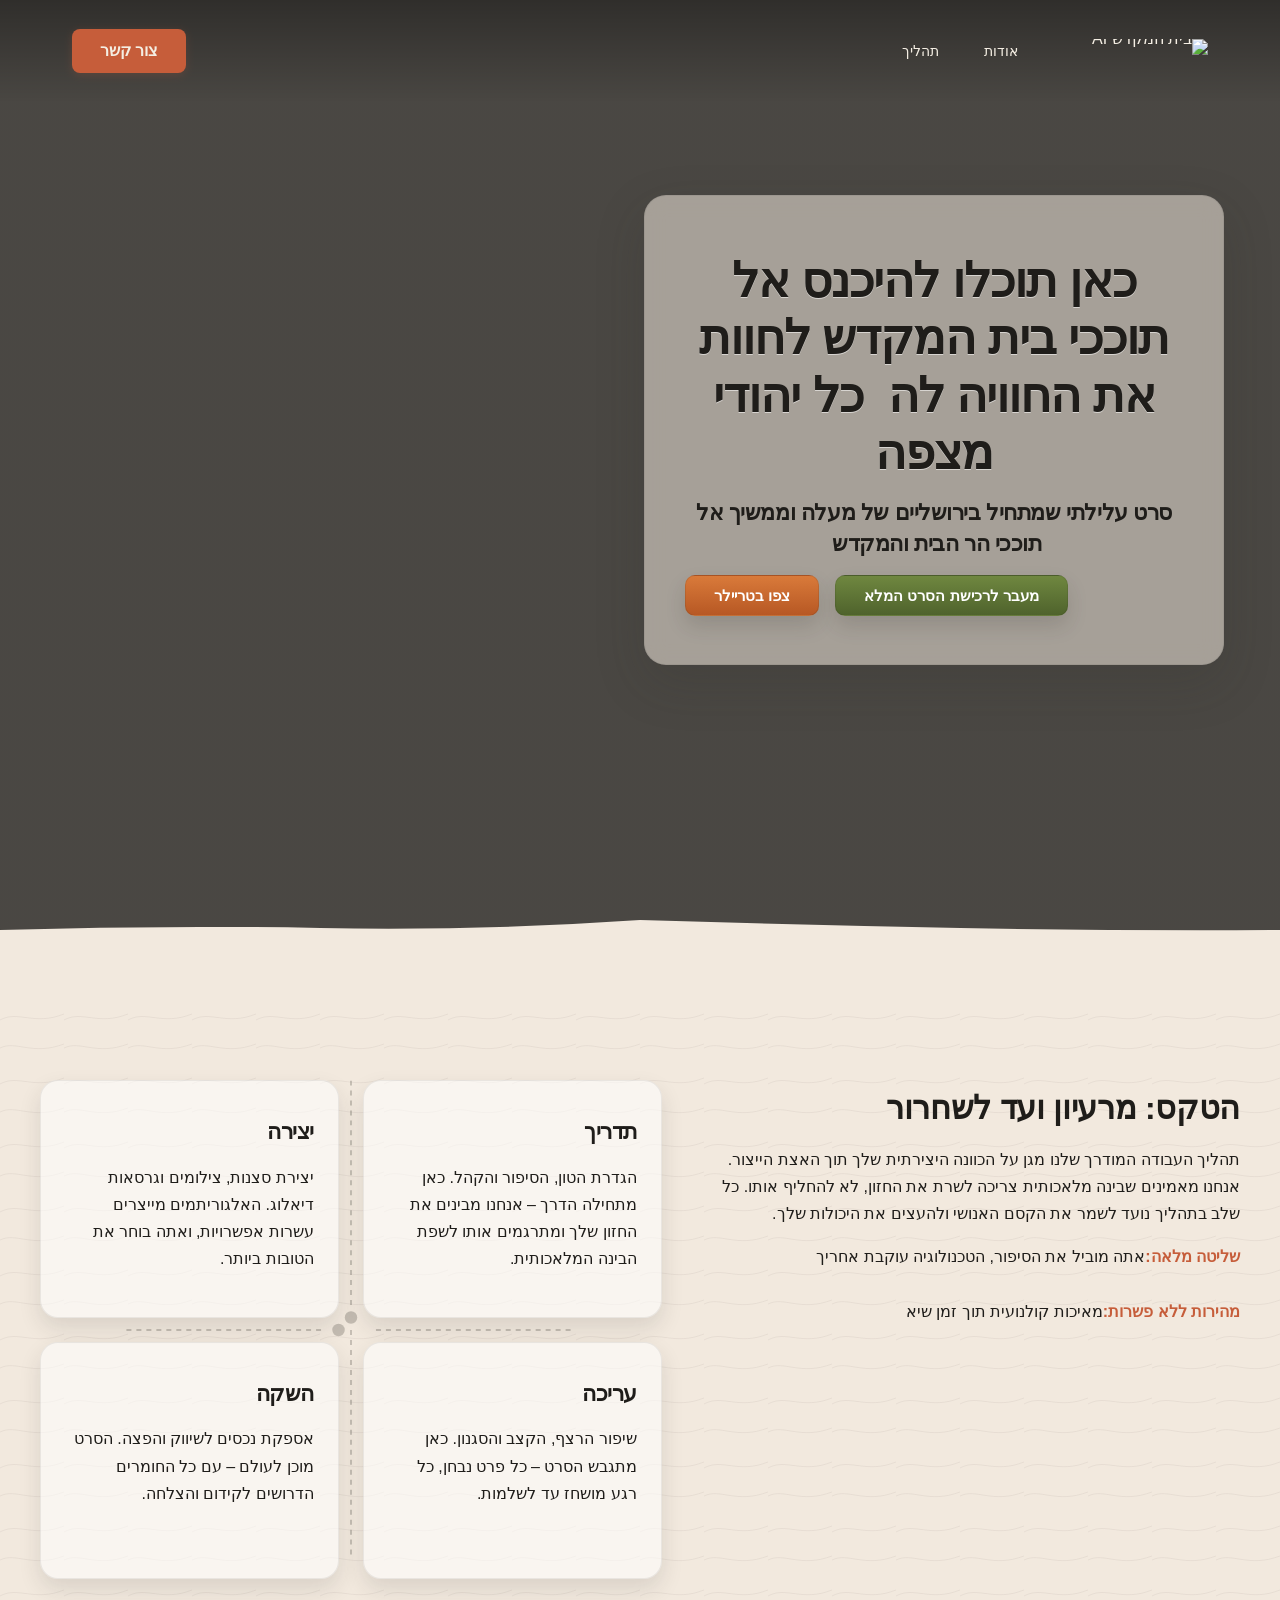
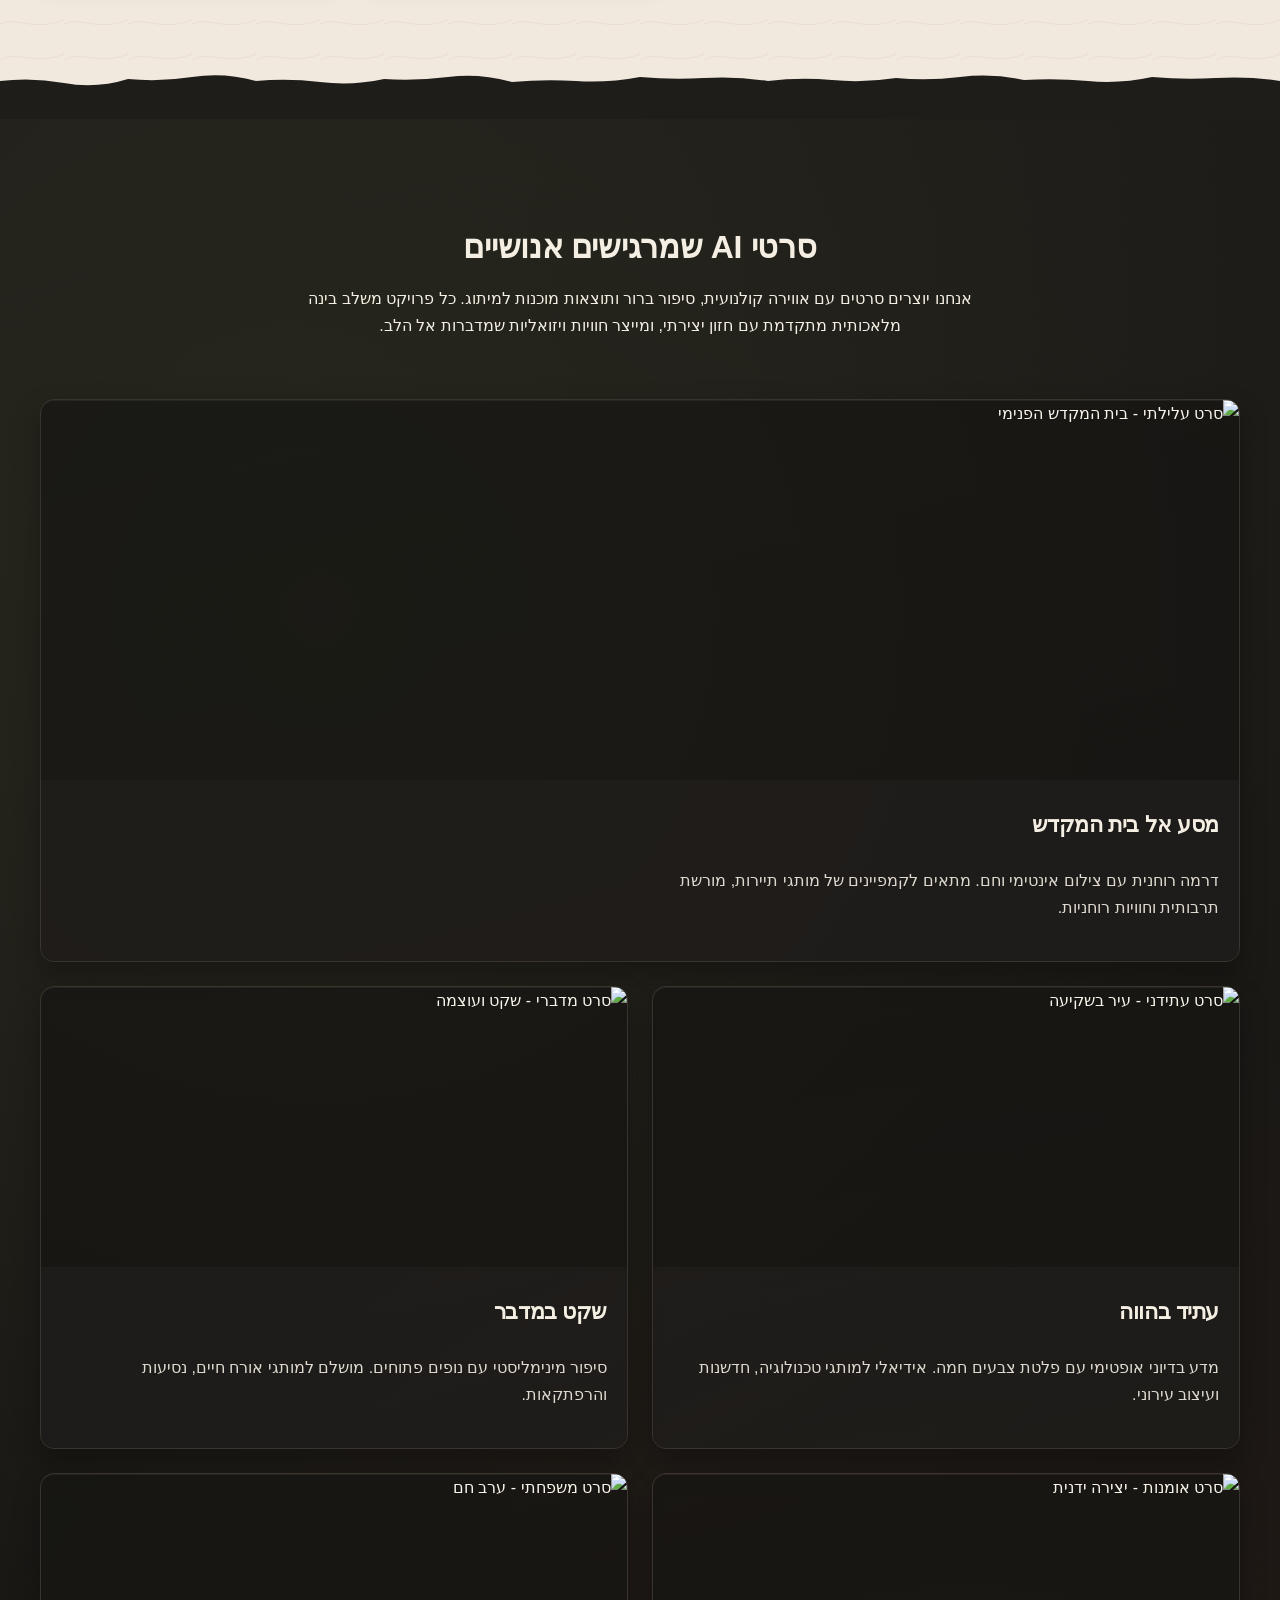
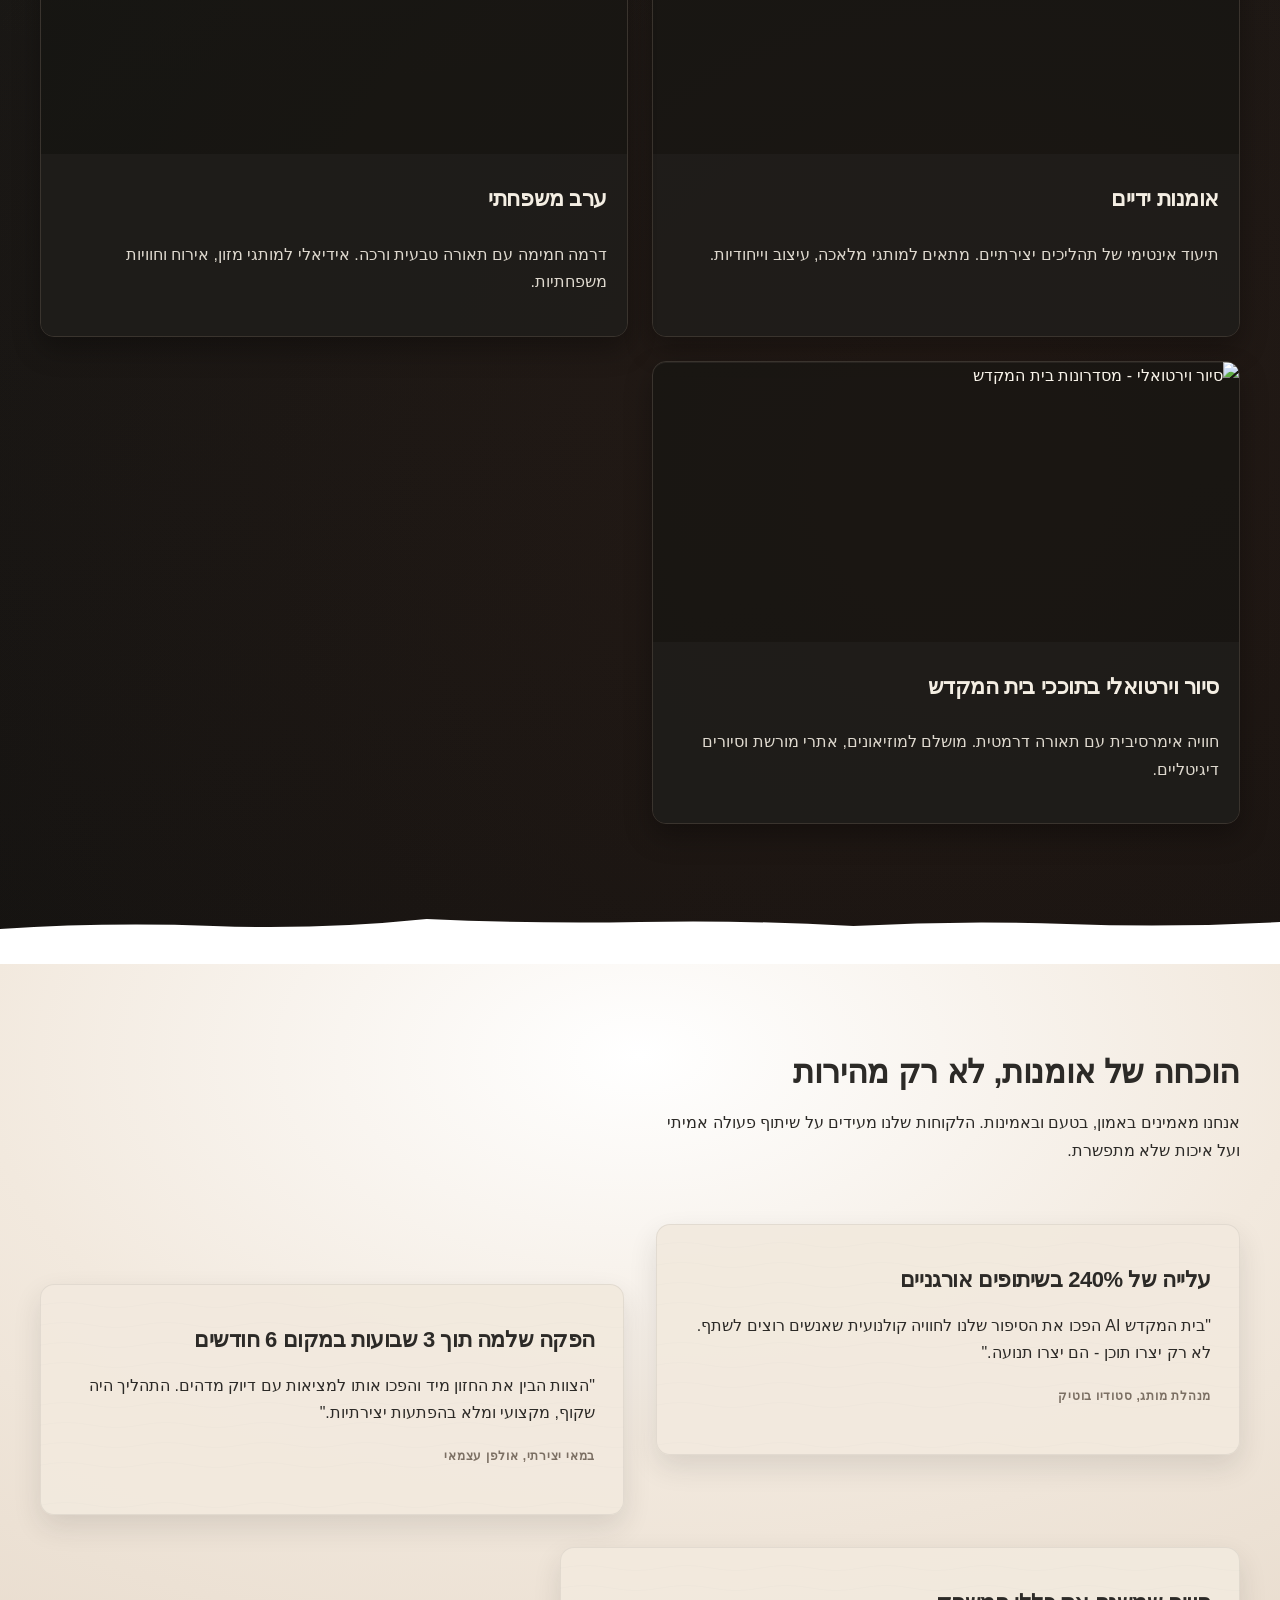
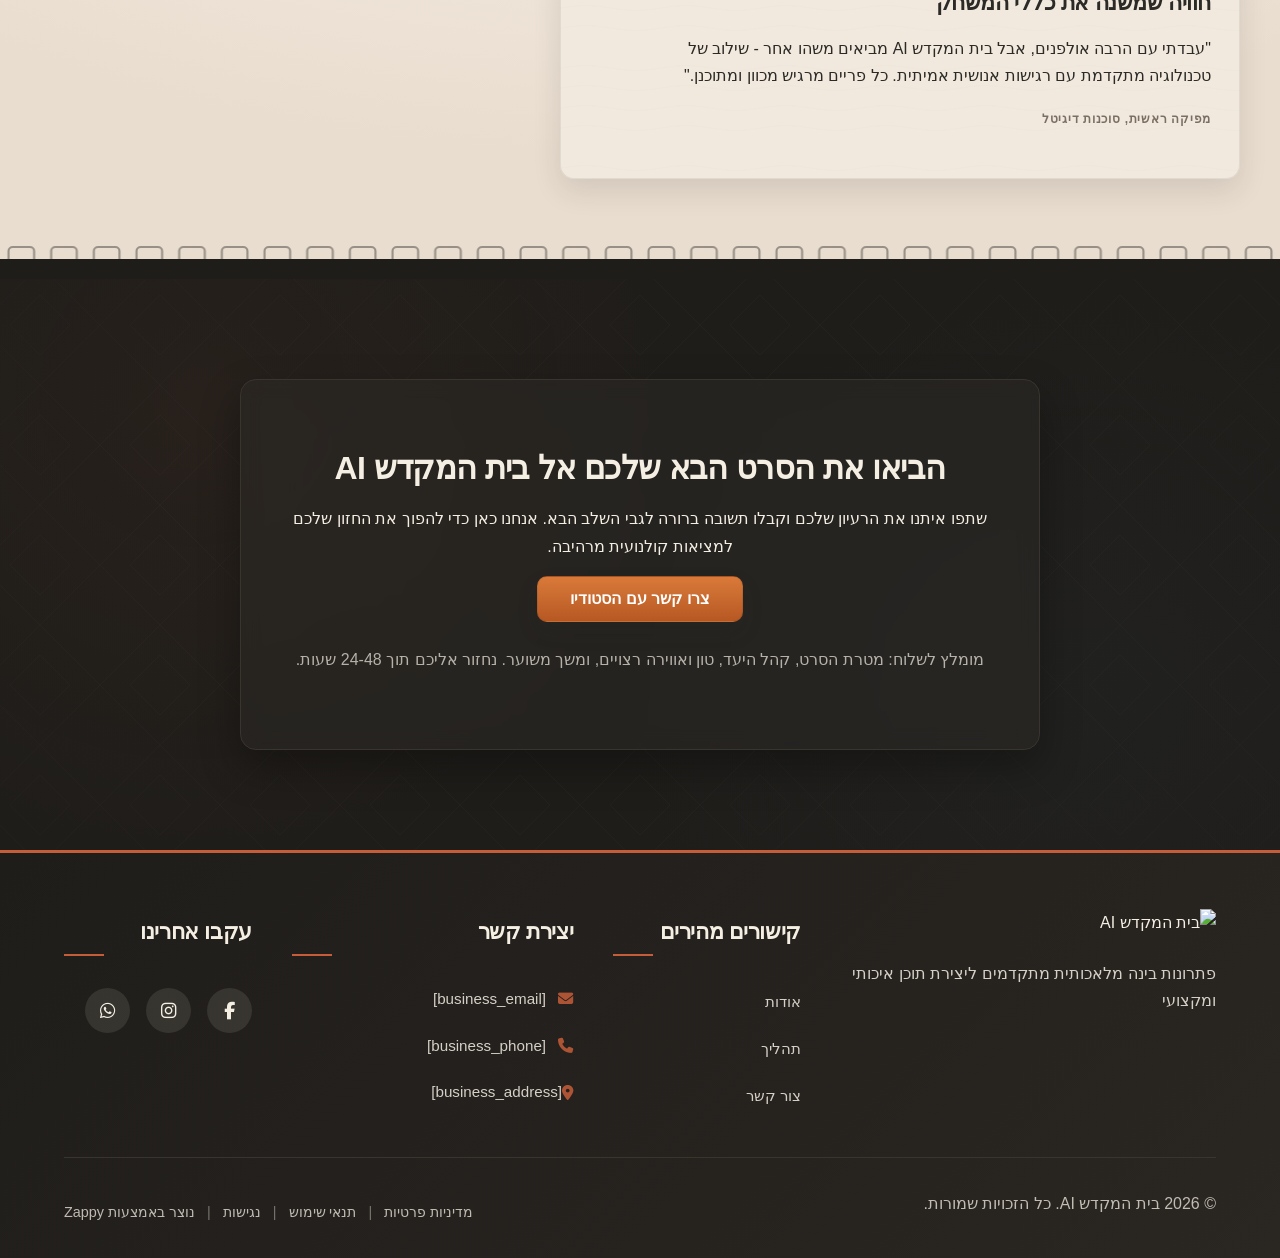
==== commit c37adccd: "Background sync: Progressive GitHub Sync" ====
--- a/public/index.html
+++ b/public/index.html
@@ -1 +1 @@
-<!doctype html><html dir="rtl" lang="he"><head><meta charset="UTF-8"><meta content="width=device-width,initial-scale=1" name="viewport"><meta content="index, follow" name="robots"><title>סרטים עלילתיים בבינה מלאכותית — בית המקדש AI</title><meta content="גלו את עתיד הקולנוע: סרטים עלילתיים מרהיבים שנוצרו בבינה מלאכותית. סיור וירטואלי בתוככי בית המקדש עם טכנולוגיה פורצת דרך." name="description"><meta content="בית המקדש AI, סרט עלילתי, בינה מלאכותית, סיור וירטואלי, יצירת תוכן" name="keywords"><link href="/assets/favicon.ico" rel="icon" type="image/x-icon"><link href="/assets/favicon-16x16.png" rel="icon" type="image/png" sizes="16x16"><link href="/assets/favicon-32x32.png" rel="icon" type="image/png" sizes="32x32"><link href="/assets/favicon-48x48.png" rel="icon" type="image/png" sizes="48x48"><link href="/assets/favicon-192x192.png" rel="icon" type="image/png" sizes="192x192"><link href="/assets/favicon-512x512.png" rel="icon" type="image/png" sizes="512x512"><link href="/assets/apple-touch-icon.png" rel="apple-touch-icon"><script>!function(){"use strict";var t="b4c5c257-83ad-4afb-b2c2-0eb6a1c3e725",e="https://api.zappy5.com/api/analytics/track",a=18e5,n=2592e6,o=!0,i=!0,r=!0;var s=function(){var e="zappy_visitor_"+t,a=null;try{if(a=localStorage.getItem(e)){var o=JSON.parse(a),i=Date.now();if(i-o.created<n)return o.lastSeen=i,localStorage.setItem(e,JSON.stringify(o)),o.id}}catch(t){console.warn("Zappy Analytics: LocalStorage not available")}var r="zv_"+Date.now()+"_"+Math.random().toString(36).substr(2,9);try{localStorage.setItem(e,JSON.stringify({id:r,created:Date.now(),lastSeen:Date.now()}))}catch(t){}return r}(),c=function(){var e="zappy_session_"+t,n=null;try{if(n=sessionStorage.getItem(e)){var o=JSON.parse(n),i=Date.now();if(i-o.timestamp<a)return o.timestamp=i,sessionStorage.setItem(e,JSON.stringify(o)),o.id}}catch(t){console.warn("Zappy Analytics: SessionStorage not available")}var r="zs_"+Date.now()+"_"+Math.random().toString(36).substr(2,9);try{sessionStorage.setItem(e,JSON.stringify({id:r,timestamp:Date.now()}))}catch(t){}return r}();function l(a,n){n=n||{};var o={website_id:t,event_type:a,page_path:window.location.pathname,referrer:document.referrer||"direct",visitor_id:s,session_id:c,metadata:n};if(navigator.sendBeacon){var i=new Blob([JSON.stringify(o)],{type:"application/json"});navigator.sendBeacon(e,i)}else fetch(e,{method:"POST",headers:{"Content-Type":"application/json"},body:JSON.stringify(o),keepalive:!0}).catch(function(t){console.warn("Zappy Analytics: Failed to track event",t)})}o&&l("pageview",{title:document.title,url:window.location.href}),i&&document.addEventListener("click",function(t){var e=t.target;if("BUTTON"===e.tagName||e.closest("button")){var a="BUTTON"===e.tagName?e:e.closest("button");l("click",{element:"button",text:a.textContent.trim().substring(0,100),id:a.id||null,class:a.className||null})}else if("A"===e.tagName||e.closest("a")){var n="A"===e.tagName?e:e.closest("a");l("navigation",{element:"link",text:n.textContent.trim().substring(0,100),href:n.href,external:n.hostname!==window.location.hostname})}},!0),r&&document.addEventListener("submit",function(t){var e=t.target;l("form_submit",{form_id:e.id||null,form_name:e.name||null,form_action:e.action||null,form_method:e.method||"GET"})},!0);var d=Date.now();window.addEventListener("beforeunload",function(){l("page_unload",{time_on_page:Math.floor((Date.now()-d)/1e3),page_path:window.location.pathname})}),window.zappyAnalytics={track:l,getVisitorId:function(){return s},getSessionId:function(){return c}}}()</script><meta content="סרטים עלילתיים בבינה מלאכותית — בית המקדש AI" property="og:title"><meta content="גלו את עתיד הקולנוע: סרטים עלילתיים מרהיבים שנוצרו בבינה מלאכותית. סיור וירטואלי בתוככי בית המקדש עם טכנולוגיה פורצת דרך." property="og:description"><meta content="website" property="og:type"><meta content="he_IL" property="og:locale"><meta content="summary_large_image" name="twitter:card"><meta content="סרטים עלילתיים בבינה מלאכותית — בית המקדש AI" name="twitter:title"><meta content="גלו את עתיד הקולנוע: סרטים עלילתיים מרהיבים שנוצרו בבינה מלאכותית. סיור וירטואלי בתוככי בית המקדש עם טכנולוגיה פורצת דרך." name="twitter:description"><link href="https://cdnjs.cloudflare.com/ajax/libs/font-awesome/6.4.0/css/all.min.css" rel="stylesheet"><link href="/assets/favicon.ico" rel="icon" type="image/x-icon"><link href="/assets/favicon-16x16.png" rel="icon" type="image/png" sizes="16x16"><link href="/assets/favicon-32x32.png" rel="icon" type="image/png" sizes="32x32"><link href="/assets/favicon-48x48.png" rel="icon" type="image/png" sizes="48x48"><link href="/assets/favicon-192x192.png" rel="icon" type="image/png" sizes="192x192"><link href="/assets/favicon-512x512.png" rel="icon" type="image/png" sizes="512x512"><link href="/assets/apple-touch-icon.png" rel="apple-touch-icon"><link href="https://cdn.jsdelivr.net/npm/vanilla-cookieconsent@3/dist/cookieconsent.css" rel="stylesheet"><script src="https://cdn.jsdelivr.net/npm/vanilla-cookieconsent@3/dist/cookieconsent.umd.js"></script><script src="https://cdn.jsdelivr.net/gh/mickidum/acc_toolbar/acctoolbar/acctoolbar.min.js"></script><link href="/styles.css" rel="stylesheet"><style id="zappy-dropdown-submenu-styles">#navMenu li:has(.sub-menu),.nav-menu li:has(.sub-menu),.navbar li:has(.sub-menu),nav li:has(.sub-menu){position:relative}#navMenu .sub-menu,.nav-menu .sub-menu,.navbar .sub-menu,nav .sub-menu{display:block!important;position:absolute!important;top:100%;left:0;min-width:220px;background:#fff;border-radius:8px;box-shadow:0 8px 25px rgba(0,0,0,.15);padding:8px 0;opacity:0;visibility:hidden;transform:translateY(10px);transition:all .3s ease;z-index:1000;list-style:none;pointer-events:none}#navMenu li:hover>.sub-menu,.nav-menu li:hover>.sub-menu,.navbar li:hover>.sub-menu,nav li:hover>.sub-menu{opacity:1!important;visibility:visible!important;transform:translateY(0)!important;pointer-events:auto!important}.sub-menu li{list-style:none;margin:0;padding:0}.sub-menu a{display:block!important;padding:10px 16px!important;color:var(--text-dark,#333)!important;font-weight:500;text-decoration:none;white-space:nowrap;transition:background-color .2s}.sub-menu a:hover{background-color:#f5f5f5}[dir=rtl] .nav-menu .sub-menu,[dir=rtl] .navbar .sub-menu,[dir=rtl] nav .sub-menu,html[lang=ar] .nav-menu .sub-menu,html[lang=ar] .navbar .sub-menu,html[lang=ar] nav .sub-menu,html[lang=he] .nav-menu .sub-menu,html[lang=he] .navbar .sub-menu,html[lang=he] nav .sub-menu{left:auto!important;right:0!important}.sub-menu:empty,.sub-menu:not(:has(li)),.sub-menu:not(:has(li:not(.zappy-hidden-menu-item))){display:none!important;opacity:0!important;visibility:hidden!important;pointer-events:none!important}li:has(.menu-group-title):hover>.sub-menu{opacity:1!important;visibility:visible!important;transform:translateY(0)!important;pointer-events:auto!important}#navMenu>li>.menu-group-title,.nav-menu>li>.menu-group-title{display:inline-block;padding:.5rem 1rem;cursor:default;user-select:none}@media (max-width:768px){#navMenu .sub-menu,.nav-menu .sub-menu,.navbar .sub-menu,nav .sub-menu{position:static!important;transform:none!important;box-shadow:none!important;background:0 0!important;max-height:0;overflow:hidden;opacity:0;visibility:hidden;transition:max-height .3s ease,opacity .3s ease;padding:0!important;border-radius:0!important}.sub-menu.mobile-expanded{max-height:500px!important;opacity:1!important;visibility:visible!important;padding:8px 0 8px 16px!important}[dir=rtl] .sub-menu.mobile-expanded,html[lang=he] .sub-menu.mobile-expanded{padding:8px 16px 8px 0!important}#navMenu li:hover>.sub-menu,.nav-menu li:hover>.sub-menu,.navbar li:hover>.sub-menu,nav li:hover>.sub-menu{opacity:0;visibility:hidden;pointer-events:none}#navMenu li>.sub-menu.mobile-expanded,.nav-menu li>.sub-menu.mobile-expanded,.navbar li>.sub-menu.mobile-expanded,nav li>.sub-menu.mobile-expanded{opacity:1!important;visibility:visible!important;pointer-events:auto!important}#navMenu li:has(.sub-menu),.nav-menu li:has(.sub-menu),.navbar li:has(.sub-menu),nav li:has(.sub-menu){display:flex!important;flex-wrap:wrap!important;align-items:center!important;position:relative!important;min-height:44px!important}#navMenu li:has(.sub-menu)>a,.nav-menu li:has(.sub-menu)>a,.navbar li:has(.sub-menu)>a,nav li:has(.sub-menu)>a{flex:1!important;min-width:0!important}#navMenu li:has(.sub-menu)>.menu-group-title,.nav-menu li:has(.sub-menu)>.menu-group-title,.navbar li:has(.sub-menu)>.menu-group-title,nav li:has(.sub-menu)>.menu-group-title{flex:1!important;min-width:0!important;padding:0!important;line-height:inherit!important}#navMenu li:has(.sub-menu)>.sub-menu,.nav-menu li:has(.sub-menu)>.sub-menu,.navbar li:has(.sub-menu)>.sub-menu,nav li:has(.sub-menu)>.sub-menu{flex-basis:100%!important;width:100%!important}#navMenu li:has(.sub-menu)>a [class*=arrow],#navMenu li:has(.sub-menu)>a [class*=chevron],.nav-menu li:has(.sub-menu)>a .fa-angle-down,.nav-menu li:has(.sub-menu)>a .fa-chevron-down,.nav-menu li:has(.sub-menu)>a [class*=arrow],.nav-menu li:has(.sub-menu)>a [class*=chevron],nav li:has(.sub-menu)>a [class*=arrow],nav li:has(.sub-menu)>a [class*=chevron]{display:none!important;visibility:hidden!important}.mobile-submenu-toggle{display:flex!important;align-items:center!important;justify-content:center!important;width:44px!important;height:auto!important;background:0 0!important;border:none!important;cursor:pointer!important;color:var(--text-light)!important;position:static!important;flex-shrink:0!important;align-self:stretch!important;z-index:2!important;padding:0!important;margin:0!important}.mobile-submenu-toggle::after{content:''!important;width:0!important;height:0!important;border-left:6px solid transparent!important;border-right:6px solid transparent!important;border-top:7px solid currentColor!important;transition:transform .3s ease!important}.mobile-submenu-toggle.expanded::after{transform:rotate(180deg)!important}.sub-menu a{padding:10px 0!important;display:block!important;color:var(--text-light)!important}.navbar .sub-menu li a,.zappy-products-dropdown .sub-menu a,nav.navbar .sub-menu li a{color:var(--text-light)!important}}@media (min-width:769px){.mobile-submenu-toggle{display:none!important}}</style><style id="mobile-lang-menu-deployed-css">@media (max-width:768px){.lang-switcher,.nav-container .lang-switcher,.nav-cta-container .lang-switcher,.nav-ecommerce-icons .lang-switcher,.nav-icons-left .lang-switcher,.navbar .lang-switcher,.navbar .nav-cta-container .lang-switcher{display:none!important}.mobile-lang-menu{width:100%;border-top:1px solid rgba(128,128,128,.2);padding:8px 0 0 0;margin-top:8px}.mobile-lang-toggle{display:flex!important;align-items:center;justify-content:space-between;width:100%;padding:12px 16px;background:0 0;border:none;cursor:pointer;font-size:15px;color:inherit;font-family:inherit}.mobile-lang-toggle::after{content:'';display:inline-block;width:8px;height:8px;border-right:2px solid currentColor;border-bottom:2px solid currentColor;transform:rotate(45deg);transition:transform .3s ease;margin-left:8px}.mobile-lang-toggle.expanded::after{transform:rotate(-135deg)}.mobile-lang-options{max-height:0;overflow:hidden;transition:max-height .3s ease}.mobile-lang-options.expanded{max-height:300px}.mobile-lang-option{display:flex!important;align-items:center;gap:10px;padding:10px 24px;text-decoration:none;color:inherit;font-size:14px;font-family:inherit}.mobile-lang-option:hover{background:rgba(128,128,128,.1)}.mobile-lang-option.active{font-weight:600;opacity:.7;pointer-events:none}.mobile-lang-option img{width:20px;height:20px;border-radius:50%}}@media (min-width:769px){.mobile-lang-menu{display:none!important}}</style><style id="zappy-widget-visibility">#mic-access-tool-box,#mic-access-tool-general-button,#mic-init-access-tool #mic-access-tool-box,#mic-init-access-tool #mic-access-tool-general-button,#mic-init-access-tool .mic-access-tool-general-button,._access-icon,._access-menu,.mic-access-tool-box,.mic-access-tool-general-button,div[id*=mic-access-tool-box]{display:none!important;visibility:hidden!important;opacity:0!important;pointer-events:none!important}</style></head><body><nav class="navbar" dir="rtl"><button aria-label="Menu" class="mobile-toggle" id="mobileToggle"><svg viewbox="0 0 24 24" class="hamburger-icon" fill="none" height="24" width="24"><path d="M3 12h18M3 6h18M3 18h18" stroke="currentColor" stroke-linecap="round" stroke-width="2"></path></svg><svg viewbox="0 0 24 24" class="close-icon" fill="none" height="24" width="24" style="display:none"><path d="M18 6L6 18M6 6l12 12" stroke="currentColor" stroke-linecap="round" stroke-width="2"></path></svg></button><button aria-label="Call" class="phone-header-btn"><svg viewbox="0 0 24 24" fill="currentColor" height="20" width="20"><path d="M22 16.92v3a2 2 0 0 1-2.18 2 19.79 19.79 0 0 1-8.63-3.07 19.5 19.5 0 0 1-6-6 19.79 19.79 0 0 1-3.07-8.67A2 2 0 0 1 4.11 2h3a2 2 0 0 1 2 1.72 12.84 12.84 0 0 0 .7 2.81 2 2 0 0 1-.45 2.11L8.09 9.91a16 16 0 0 0 6 6l1.27-1.27a2 2 0 0 1 2.11-.45 12.84 12.84 0 0 0 2.81.7A2 2 0 0 1 22 16.92z"></path></svg></button><div class="nav-container"><div class="nav-right-group"><div class="nav-brand"><a href="/" class="logo-link"><img alt="בית המקדש AI" src="/assets/ai-logo.webp" class="logo"></a></div><ul class="nav-menu" id="navMenu"><li><a href="/about">אודות</a></li><li><a href="/process">תהליך</a></li></ul></div><div class="nav-cta-container"><a href="/contact" class="nav-cta-btn">צור קשר</a></div></div></nav><script>window.addEventListener("load",function(){const e=document.querySelector(".navbar, nav, header");if(!e)return void console.log("[Navbar] Navbar element not found");let t=document.getElementById("mobileToggle")||document.querySelector(".mobile-toggle")||document.querySelector(".hamburger")||document.querySelector(".hamburger-menu")||document.querySelector(".menu-toggle")||document.querySelector(".burger-menu")||document.querySelector('[aria-label="Menu"]')||document.querySelector('[aria-label="תפריט"]');const o=document.querySelector(".phone-header-btn"),n=window.getComputedStyle(e);let r=n.backgroundColor;if(console.log("[Navbar] Initial navbar background:",r),"transparent"===r||"rgba(0, 0, 0, 0)"===r||r.startsWith("rgba")&&r.includes(", 0)")){const e=n.backgroundImage;if(e&&"none"!==e)console.log("[Navbar] Navbar has background image/gradient, using dark text"),r="rgb(240, 240, 240)";else{const e=window.getComputedStyle(document.body).backgroundColor;console.log("[Navbar] Navbar transparent, using body background:",e),r=e}}const i=r.match(/\d+/g);if(i&&i.length>=3){const e=(.299*parseInt(i[0])+.587*parseInt(i[1])+.114*parseInt(i[2]))/255;console.log("[Navbar] Mobile button colors preserved from Claude CSS (luminance:",e.toFixed(2)+")");const n=document.createElement("style");n.id="zappy-mobile-nav-fix";document.documentElement.lang;document.documentElement.dir,n.textContent='\n        /* Hide mobile buttons on desktop, show only on mobile */\n        @media (min-width: 769px) {\n          .mobile-toggle,\n          .phone-header-btn {\n            display: none !important;\n          }\n        }\n        \n        /* Show and position mobile buttons correctly on mobile */\n        @media (max-width: 768px) {\n          .mobile-toggle,\n          .phone-header-btn {\n            position: absolute !important;\n            top: 50% !important;\n            transform: translateY(-50%) !important;\n            z-index: 1001 !important;\n            display: flex !important;\n            align-items: center !important;\n            justify-content: center !important;\n            width: 36px !important;\n            height: 36px !important;\n            border-radius: 50% !important;\n            border: none !important;\n            cursor: pointer !important;\n            padding: 6px !important;\n            background: none !important;\n            color: var(--nav-text, var(--text-light)) !important;\n          }\n          \n          /* LTR positioning (default): hamburger LEFT, phone RIGHT */\n          html:not([dir="rtl"]):not([lang="he"]):not([lang="ar"]) .mobile-toggle,\n          html[dir="ltr"] .mobile-toggle {\n            left: 12px !important;\n            right: auto !important;\n          }\n          html:not([dir="rtl"]):not([lang="he"]):not([lang="ar"]) .phone-header-btn,\n          html[dir="ltr"] .phone-header-btn {\n            right: 12px !important;\n            left: auto !important;\n          }\n          \n          /* RTL positioning: hamburger RIGHT, phone LEFT */\n          html[dir="rtl"] .mobile-toggle,\n          html[lang="he"] .mobile-toggle,\n          html[lang="ar"] .mobile-toggle {\n            right: 12px !important;\n            left: auto !important;\n          }\n          html[dir="rtl"] .phone-header-btn,\n          html[lang="he"] .phone-header-btn,\n          html[lang="ar"] .phone-header-btn {\n            left: 12px !important;\n            right: auto !important;\n          }\n          \n          /* CRITICAL: Ensure nav-container has min-height on mobile */\n          /* All children are positioned absolutely/fixed on mobile, so height:auto collapses to 0 */\n          .nav-container {\n            min-height: 70px !important;\n            position: relative !important;\n          }\n          \n          /* Ensure SVG icons are properly sized and inherit color */\n          .mobile-toggle svg,\n          .phone-header-btn svg {\n            width: 24px !important;\n            height: 24px !important;\n            /* Don\'t force display - let JavaScript control hamburger/close toggle */\n          }\n          \n          /* Reset nav-cta-container on mobile - remove desktop box-shadow/padding */\n          /* that creates a visible ghost box when CTA button is hidden */\n          .nav-cta-container {\n            box-shadow: none !important;\n            padding: 0 !important;\n          }\n          \n          /* Hide nav-cta-container entirely on mobile when there\'s no lang-switcher */\n          /* (only the CTA button is inside, and it\'s hidden on mobile) */\n          .nav-cta-container:not(:has(.lang-switcher)) {\n            display: none !important;\n          }\n          \n          /* CRITICAL: Prevent hero image fade gradient from bleeding over headline text */\n          /* The .image-fade-gradient has bottom: -30px (extends below parent) */\n          /* On mobile stacked layout, this overlaps the h1 text below the image */\n          .hero-image-column {\n            overflow: hidden !important;\n          }\n          .image-fade-gradient {\n            bottom: 0 !important;\n          }\n          \n          /* Hide desktop language switcher on mobile - hamburger menu handles it */\n          /* High specificity to override stored CSS */\n          .lang-switcher,\n          .nav-cta-container .lang-switcher,\n          .nav-container .lang-switcher,\n          .navbar .lang-switcher,\n          .navbar .nav-cta-container .lang-switcher {\n            display: none !important;\n          }\n        }\n      ';const r=document.getElementById("zappy-mobile-nav-fix");r&&r.remove(),document.head.appendChild(n),console.log("[Navbar] Critical CSS injected for mobile nav positioning");const l=window.innerWidth<=768;if(t){const e=t.querySelector(".hamburger-icon"),o=t.querySelector(".close-icon");e&&(e.style.setProperty("width","24px","important"),e.style.setProperty("height","24px","important"),e.style.setProperty("display","block","important")),o&&(o.style.setProperty("width","24px","important"),o.style.setProperty("height","24px","important"),o.style.setProperty("display","none","important")),l?(t.style.setProperty("position","absolute","important"),t.style.setProperty("top","50%","important"),t.style.setProperty("transform","translateY(-50%)","important"),t.style.setProperty("z-index","1001","important"),t.style.removeProperty("left"),t.style.removeProperty("right"),console.log("[Navbar] Mobile toggle positioning applied (mobile viewport)")):(t.style.removeProperty("position"),t.style.removeProperty("top"),t.style.removeProperty("transform"),t.style.removeProperty("z-index"),t.style.removeProperty("left"),t.style.removeProperty("right"),console.log("[Navbar] Desktop viewport - cleared mobile toggle inline positioning"))}if(o){const e=o.querySelector("svg");e&&(e.style.width="24px",e.style.height="24px",e.setAttribute("width","24"),e.setAttribute("height","24")),l?(o.style.setProperty("position","absolute","important"),o.style.setProperty("top","50%","important"),o.style.setProperty("transform","translateY(-50%)","important"),o.style.setProperty("z-index","1001","important"),o.style.removeProperty("left"),o.style.removeProperty("right"),console.log("[Navbar] Phone button positioning applied (mobile viewport)")):(o.style.removeProperty("position"),o.style.removeProperty("top"),o.style.removeProperty("transform"),o.style.removeProperty("z-index"),o.style.removeProperty("left"),o.style.removeProperty("right"),console.log("[Navbar] Desktop viewport - cleared phone button inline positioning"))}}else console.log("[Navbar] Could not parse background color:",r);t=document.getElementById("mobileToggle")||document.querySelector(".mobile-toggle")||document.querySelector(".hamburger")||document.querySelector(".hamburger-menu")||document.querySelector(".menu-toggle")||document.querySelector(".burger-menu")||document.querySelector('[aria-label="Menu"]')||document.querySelector('[aria-label="תפריט"]');const l=document.getElementById("navMenu")||document.querySelector(".nav-menu")||document.querySelector(".nav-links")||document.querySelector("nav ul:not(.submenu)");if(!t||!l)return void console.log("[Navbar] Mobile toggle or menu not found:",{toggle:!!t,menu:!!l});l.id||(l.id="navMenu"),console.log("[Navbar] Initializing mobile menu...");const a=t.cloneNode(!0);t.parentNode.replaceChild(a,t),a.addEventListener("click",function(e){e.preventDefault(),e.stopPropagation();const t=this.querySelector(".hamburger-icon"),o=this.querySelector(".close-icon");l.classList.contains("active")?(l.classList.remove("active"),t&&t.style.setProperty("display","block","important"),o&&o.style.setProperty("display","none","important"),document.body.style.overflow="",console.log("[Navbar] Menu closed")):(l.classList.add("active"),t&&t.style.setProperty("display","none","important"),o&&o.style.setProperty("display","block","important"),document.body.style.overflow="hidden",console.log("[Navbar] Menu opened"))}),l.querySelectorAll("a").forEach(function(e){e.addEventListener("click",function(){if("#"===this.getAttribute("href"))return;const e=a.querySelector(".hamburger-icon"),t=a.querySelector(".close-icon");l.classList.remove("active"),e&&e.style.setProperty("display","block","important"),t&&t.style.setProperty("display","none","important"),document.body.style.overflow="",console.log("[Navbar] Menu closed (link clicked)")})});var s=l.querySelectorAll(".dropdown-toggle");s.forEach(function(e){e.addEventListener("click",function(e){e.preventDefault(),e.stopPropagation();var t=this.closest(".nav-dropdown");t&&(t.parentNode.querySelectorAll(".nav-dropdown.open").forEach(function(e){e!==t&&e.classList.remove("open")}),t.classList.toggle("open"),console.log("[Navbar] Dropdown toggled:",t.classList.contains("open")?"open":"closed"))})}),document.addEventListener("click",function(e){e.target.closest(".nav-dropdown")||document.querySelectorAll(".nav-dropdown.open").forEach(function(e){e.classList.remove("open")})}),console.log("[Navbar] Dropdown handlers initialized for "+s.length+" dropdowns"),o&&o.addEventListener("click",function(){const e=document.querySelectorAll('a[href^="tel:"]'),t=e.length>0?e[0].getAttribute("href").replace("tel:",""):"[business_phone]";window.location.href="tel:"+t,console.log("[Navbar] Phone button clicked")}),console.log("[Navbar] Mobile menu initialized successfully");const p=function(){const e=document.querySelector(".whatsapp-float");e&&(window.innerWidth>=769?(e.style.setProperty("display","none","important"),e.style.setProperty("visibility","hidden","important"),e.style.setProperty("opacity","0","important"),e.style.setProperty("pointer-events","none","important"),console.log("[WhatsApp] Button hidden on desktop")):(e.style.removeProperty("display"),e.style.removeProperty("visibility"),e.style.removeProperty("opacity"),e.style.removeProperty("pointer-events"),console.log("[WhatsApp] Button visible on mobile")))};let c;p(),window.addEventListener("resize",function(){clearTimeout(c),c=setTimeout(p,100)})})</script><main><section class="index-hero-section" data-layout-spec="בית-hero" data-hero-type="fullscreen-scrim" data-zappy-bg-color="#C65D3A" data-zappy-bg-image="assets/business-general-hero-upload-1773364116508.webp" data-zappy-bg-overlay-color="#2c2a27" data-zappy-bg-overlay-opacity="85" data-zappy-bg-type="image" data-zappy-bg-video-type="" data-zappy-bg-video-url="" id="zappy-section-0" style="--zappy-bg-overlay:rgba(44, 42, 39, 0.85);--zappy-bg-image:url(&quot;assets/business-general-hero-upload-1773364116508.webp&quot;);background-image:linear-gradient(rgba(44, 42, 39, 0.85), rgba(44, 42, 39, 0.85)), url(&quot;assets/business-general-hero-upload-1773364116508.webp&quot;);background-size:cover;background-position:center center;background-repeat:no-repeat;position:relative;overflow:hidden;--zappy-bg-color:#C65D3A"><img alt="בית המקדש AI - סביבת יצירה קולנועית" src="/assets/site-index-hero-bg.webp" data-context="A cinematic film production scene with warm sand and cream tones, subtle paper grain texture overlay, soft studio lighting creating gentle shadows, film camera equipment subtly visible in background, vintage film reels, warm golden hour lighting, shallow depth of field, professional cinematography aesthetic, sacred temple-like atmosphere with reverent lighting, peaceful and contemplative mood, high-end film production quality" data-placeholder="index-hero-bg" height="1080" width="1920" class="hero-bg-image zappy-editable-image" data-element-id="img-1773364085239-ogqrsep60" data-element-type="image" data-hero-bg="true" data-resize-handler-attached="true" data-zappy-original-bg="hidden" style="display:none"><div class="hero-scrim-overlay" style="opacity:1;display:none" aria-hidden="true" data-zappy-gradient-scrim="true" data-zappy-original-bg="hidden" data-zappy-scrim-orig-opacity=""></div><div class="hero-content-wrapper"><div class="hero-content-card"><h1 style="text-align:center">כאן תוכלו להיכנס אל תוככי בית המקדש לחוות את החוויה לה&nbsp; כל יהודי מצפה</h1><h3 style="text-align:center">סרט עלילתי שמתחיל בירושליים של מעלה וממשיך אל תוככי הר הבית והמקדש&nbsp;</h3><div class="hero-cta-group"><a href="/contact" class="btn-primary" data-element-id="btn-1773364085226-cjd9wob3t" data-element-type="button" data-native-element="true" style="outline:none">צפו בטריילר</a><a href="/process" class="btn-secondary" data-element-id="btn-1773364085226-vjijltxyc" data-element-type="button" data-native-element="true" style="outline:none">צ</a></div></div></div><div class="index-hero-divider-wrapper"><svg viewbox="0 0 1200 100" aria-hidden="true" xmlns="http://www.w3.org/2000/svg" preserveaspectratio="none" data-no-icon-edit="true"><path d="M0,100 L0,30 Q150,25 300,28 T600,20 Q750,25 900,28 T1200,30 L1200,100 Z" fill="#F2E9DE"></path></svg></div></section><section class="index-process-section" data-layout-spec="בית-process"><div class="index-process-container"><div class="index-process-intro"><h2>הטקס: מרעיון ועד לשחרור</h2><p>תהליך העבודה המודרך שלנו מגן על הכוונה היצירתית שלך תוך האצת הייצור. אנחנו מאמינים שבינה מלאכותית צריכה לשרת את החזון, לא להחליף אותו. כל שלב בתהליך נועד לשמר את הקסם האנושי ולהעצים את היכולות שלך.</p><div class="index-process-principles"><p><strong>שליטה מלאה:</strong>אתה מוביל את הסיפור, הטכנולוגיה עוקבת אחריך</p><p><strong>מהירות ללא פשרות:</strong>מאיכות קולנועית תוך זמן שיא</p></div></div><div class="index-process-steps"><svg viewbox="0 0 400 400" aria-hidden="true" xmlns="http://www.w3.org/2000/svg" class="index-process-connector"><line opacity="0.3" stroke="currentColor" stroke-dasharray="4 4" stroke-width="1.5" x1="200" x2="200" y1="0" y2="180"></line><circle cx="200" cy="190" fill="currentColor" opacity="0.3" r="5"></circle><line opacity="0.3" stroke="currentColor" stroke-dasharray="4 4" stroke-width="1.5" x1="200" x2="200" y1="200" y2="380"></line><line opacity="0.3" stroke="currentColor" stroke-dasharray="4 4" stroke-width="1.5" x1="20" x2="180" y1="200" y2="200"></line><circle cx="190" cy="200" fill="currentColor" opacity="0.3" r="5"></circle><line opacity="0.3" stroke="currentColor" stroke-dasharray="4 4" stroke-width="1.5" x1="220" x2="380" y1="200" y2="200"></line></svg><div class="index-process-card" style="grid-area:card1"><h3>תדריך</h3><p>הגדרת הטון, הסיפור והקהל. כאן מתחילה הדרך – אנחנו מבינים את החזון שלך ומתרגמים אותו לשפת הבינה המלאכותית.</p></div><div class="index-process-card" style="grid-area:card2"><h3>יצירה</h3><p>יצירת סצנות, צילומים וגרסאות דיאלוג. האלגוריתמים מייצרים עשרות אפשרויות, ואתה בוחר את הטובות ביותר.</p></div><div class="index-process-card" style="grid-area:card3"><h3>עריכה</h3><p>שיפור הרצף, הקצב והסגנון. כאן מתגבש הסרט – כל פרט נבחן, כל רגע מושחז עד לשלמות.</p></div><div class="index-process-card" style="grid-area:card4"><h3>השקה</h3><p>אספקת נכסים לשיווק והפצה. הסרט מוכן לעולם – עם כל החומרים הדרושים לקידום והצלחה.</p></div></div></div><div class="index-process-divider-wrapper"><svg viewbox="0 0 1200 80" aria-hidden="true" xmlns="http://www.w3.org/2000/svg" preserveaspectratio="none"><path d="M0,80 L0,42 Q30,38 60,44 T120,40 Q150,43 180,38 T240,42 Q270,39 300,43 T360,40 Q390,42 420,38 T480,43 Q510,40 540,42 T600,38 Q630,41 660,39 T720,42 Q750,38 780,41 T840,39 Q870,42 900,38 T960,41 Q990,39 1020,42 T1080,38 Q1110,41 1140,39 T1200,42 L1200,80 Z" fill="#1F1D1A"></path></svg></div></section><section class="index-showcase-section" data-layout-spec="בית-showcase"><div class="index-showcase-container"><div class="index-showcase-header"><h2>סרטי AI שמרגישים אנושיים</h2><p class="index-showcase-intro">אנחנו יוצרים סרטים עם אווירה קולנועית, סיפור ברור ותוצאות מוכנות למיתוג. כל פרויקט משלב בינה מלאכותית מתקדמת עם חזון יצירתי, ומייצר חוויות ויזואליות שמדברות אל הלב.</p></div><div class="index-showcase-grid"><article class="index-showcase-tile" data-span="2"><div class="index-showcase-tile-image"><img alt="סרט עלילתי - בית המקדש הפנימי" src="/assets/site-index-showcase-image-1.webp" data-context="A cinematic still from an AI-generated film showing a mystical temple interior with warm golden lighting, ancient stone pillars, and ethereal atmosphere - warm color grading with soft highlights, film grain texture, intimate and spiritual mood" data-placeholder="index-showcase-image-1" height="500" width="800"></div><div class="index-showcase-tile-content"><h3>מסע אל בית המקדש</h3><p>דרמה רוחנית עם צילום אינטימי וחם. מתאים לקמפיינים של מותגי תיירות, מורשת תרבותית וחוויות רוחניות.</p></div></article><article class="index-showcase-tile"><div class="index-showcase-tile-image"><img alt="סרט עתידני - עיר בשקיעה" src="/assets/site-index-showcase-image-2.webp" data-context="AI-generated film still of a futuristic cityscape at golden hour with warm orange and purple tones, cinematic composition, soft focus background, modern architecture blending with natural elements - marketing film aesthetic" data-placeholder="index-showcase-image-2" height="400" width="600"></div><div class="index-showcase-tile-content"><h3>עתיד בהווה</h3><p>מדע בדיוני אופטימי עם פלטת צבעים חמה. אידיאלי למותגי טכנולוגיה, חדשנות ועיצוב עירוני.</p></div></article><article class="index-showcase-tile"><div class="index-showcase-tile-image"><img alt="סרט מדברי - שקט ועוצמה" src="/assets/site-index-showcase-image-3.webp" data-context="Cinematic AI film frame showing a peaceful desert landscape with ancient ruins, warm sand dunes, soft morning light, muted earth tones, serene and contemplative atmosphere - brand storytelling visual" data-placeholder="index-showcase-image-3" height="400" width="600"></div><div class="index-showcase-tile-content"><h3>שקט במדבר</h3><p>סיפור מינימליסטי עם נופים פתוחים. מושלם למותגי אורח חיים, נסיעות והרפתקאות.</p></div></article><article class="index-showcase-tile"><div class="index-showcase-tile-image"><img alt="סרט אומנות - יצירה ידנית" src="/assets/site-index-showcase-image-4.webp" data-context="AI-generated cinematic shot of hands crafting pottery in warm studio light, close-up detail, shallow depth of field, earthy textures, artisan aesthetic with warm color palette - storytelling for handmade brands" data-placeholder="index-showcase-image-4" height="400" width="600"></div><div class="index-showcase-tile-content"><h3>אומנות ידיים</h3><p>תיעוד אינטימי של תהליכים יצירתיים. מתאים למותגי מלאכה, עיצוב וייחודיות.</p></div></article><article class="index-showcase-tile"><div class="index-showcase-tile-image"><img alt="סרט משפחתי - ערב חם" src="/assets/site-index-showcase-image-5.webp" data-context="Cinematic AI film still of a cozy evening gathering with warm candlelight, people in soft focus sharing a meal, intimate atmosphere, golden hour lighting through windows, emotional storytelling aesthetic" data-placeholder="index-showcase-image-5" height="400" width="600"></div><div class="index-showcase-tile-content"><h3>ערב משפחתי</h3><p>דרמה חמימה עם תאורה טבעית ורכה. אידיאלי למותגי מזון, אירוח וחוויות משפחתיות.</p></div></article><article class="index-showcase-tile"><div class="index-showcase-tile-image"><img alt="סיור וירטואלי - מסדרונות בית המקדש" src="/assets/site-index-showcase-image-6.webp" data-context="AI-generated film frame showing a virtual tour through temple corridors with mystical lighting, ancient stone walls, warm torchlight, immersive POV perspective, spiritual journey aesthetic - marketing for cultural experiences" data-placeholder="index-showcase-image-6" height="400" width="600"></div><div class="index-showcase-tile-content"><h3>סיור וירטואלי בתוככי בית המקדש</h3><p>חוויה אימרסיבית עם תאורה דרמטית. מושלם למוזיאונים, אתרי מורשת וסיורים דיגיטליים.</p></div></article></div></div><div class="index-showcase-divider-wrapper"><svg viewbox="0 0 1200 80" aria-hidden="true" xmlns="http://www.w3.org/2000/svg" preserveaspectratio="none"><defs><linearGradient id="showcase-divider-gradient" x1="0%" x2="0%" y1="0%" y2="100%"><stop offset="0%" style="stop-color:#6E7B3B;stop-opacity:0.6"></stop><stop offset="100%" style="stop-color:#E9DDCF;stop-opacity:0.8"></stop></linearGradient></defs><path d="M0,80 L0,45 Q100,38 200,42 T400,35 Q500,40 600,38 T800,42 Q900,36 1000,40 T1200,38 L1200,80 Z" fill="#FFFFFF"></path></svg></div></section><section class="index-testimonials-section" data-layout-spec="בית-testimonials"><div class="index-testimonials-container"><div class="index-testimonials-intro"><h2>הוכחה של אומנות, לא רק מהירות</h2><p>אנחנו מאמינים באמון, בטעם ובאמינות. הלקוחות שלנו מעידים על שיתוף פעולה אמיתי ועל איכות שלא מתפשרת.</p></div><div class="index-testimonials-grid"><div class="index-testimonials-card index-testimonials-card-1"><h3>עלייה של 240% בשיתופים אורגניים</h3><p>"בית המקדש AI הפכו את הסיפור שלנו לחוויה קולנועית שאנשים רוצים לשתף. לא רק יצרו תוכן - הם יצרו תנועה."</p><p class="index-testimonials-role">מנהלת מותג, סטודיו בוטיק</p></div><div class="index-testimonials-card index-testimonials-card-2"><h3>הפקה שלמה תוך 3 שבועות במקום 6 חודשים</h3><p>"הצוות הבין את החזון מיד והפכו אותו למציאות עם דיוק מדהים. התהליך היה שקוף, מקצועי ומלא בהפתעות יצירתיות."</p><p class="index-testimonials-role">במאי יצירתי, אולפן עצמאי</p></div><div class="index-testimonials-card index-testimonials-card-3"><h3>חוויה שמשנה את כללי המשחק</h3><p>"עבדתי עם הרבה אולפנים, אבל בית המקדש AI מביאים משהו אחר - שילוב של טכנולוגיה מתקדמת עם רגישות אנושית אמיתית. כל פריים מרגיש מכוון ומתוכנן."</p><p class="index-testimonials-role">מפיקה ראשית, סוכנות דיגיטל</p></div></div></div><div class="index-testimonials-divider-wrapper"><svg viewbox="0 0 1200 40" aria-hidden="true" xmlns="http://www.w3.org/2000/svg" preserveaspectratio="none"><defs><pattern height="40" id="filmPerf" patternunits="userSpaceOnUse" width="40" x="0" y="0"><rect fill="none" height="24" width="24" x="8" y="8" rx="4" ry="4" stroke="var(--bg-dark)" stroke-width="2"></rect></pattern></defs><path d="M0,40 L0,20 L1200,20 L1200,40 Z" fill="#1F1D1A"></path><rect fill="url(#filmPerf)" height="40" width="1200" x="0" y="0" opacity="0.4"></rect></svg></div></section><section class="index-cta-section" data-layout-spec="בית-cta"><div class="index-cta-container"><div class="index-cta-card"><h2 class="index-cta-title">הביאו את הסרט הבא שלכם אל בית המקדש AI</h2><p class="index-cta-description">שתפו איתנו את הרעיון שלכם וקבלו תשובה ברורה לגבי השלב הבא. אנחנו כאן כדי להפוך את החזון שלכם למציאות קולנועית מרהיבה.</p><a href="/contact" class="btn-primary index-cta-button">צרו קשר עם הסטודיו</a><p class="index-cta-note">מומלץ לשלוח: מטרת הסרט, קהל היעד, טון ואווירה רצויים, ומשך משוער. נחזור אליכם תוך 24-48 שעות.</p></div></div></section></main><footer class="site-footer"><div class="footer-container"><div class="footer-top"><div class="footer-column footer-about"><img alt="בית המקדש AI" src="/assets/ai-logo.webp" class="logo"><p class="footer-description">פתרונות בינה מלאכותית מתקדמים ליצירת תוכן איכותי ומקצועי</p></div><div class="footer-column footer-links"><h3 class="footer-heading">קישורים מהירים</h3><ul class="footer-nav"><li><a href="/about">אודות</a></li><li><a href="/process">תהליך</a></li><li><a href="/contact">צור קשר</a></li></ul></div><div class="footer-column footer-contact"><h3 class="footer-heading">יצירת קשר</h3><ul class="contact-list"><li><i class="fas fa-envelope"></i><a href="mailto:[business_email]">[business_email]</a></li><li><i class="fas fa-phone"></i><a href="tel:[business_phone]">[business_phone]</a></li><li><a href="/"><i class="fas fa-map-marker-alt"></i><span>[business_address]</span></a></li></ul></div><div class="footer-column footer-social"><h3 class="footer-heading">עקבו אחרינו</h3><div class="social-links"><a href="[facebook_handle]" aria-label="Facebook"><i class="fab fa-facebook-f"></i></a><a href="[instagram_handle]" aria-label="Instagram"><i class="fab fa-instagram"></i></a><a href="[whatsapp_handle]" aria-label="WhatsApp"><i class="fab fa-whatsapp"></i></a></div></div></div><div class="footer-bottom"><div class="footer-bottom-content"><div class="copyright"><p>© 2026 בית המקדש AI. כל הזכויות שמורות.</p></div><div class="footer-legal"><a href="/privacy">מדיניות פרטיות</a><span class="separator">|</span><a href="/terms">תנאי שימוש</a><span class="separator">|</span><a href="/accessibility">נגישות</a><span class="separator">|</span><a href="https://zappy5.com" class="zappy-attribution" target="_blank">נוצר באמצעות Zappy</a></div></div></div></div></footer><a href="https://wa.me/[whatsapp_handle]" class="whatsapp-float" aria-label="WhatsApp"><i class="fab fa-whatsapp"></i></a><div data-integration="accessibility:toolbar"></div><script src="/script.js"></script><script id="zappy-mobile-submenu-script">!function(){function e(){if(window.innerWidth>768)return document.querySelectorAll(".mobile-submenu-toggle").forEach(function(e){e.remove()}),void document.querySelectorAll(".sub-menu.mobile-expanded").forEach(function(e){e.classList.remove("mobile-expanded")});document.querySelectorAll(".nav-menu li:has(.sub-menu), nav li:has(.sub-menu), .navbar li:has(.sub-menu), #navMenu li:has(.sub-menu)").forEach(function(e){if(!e.querySelector(".mobile-submenu-toggle")){var t=e.querySelector(".sub-menu"),n=e.querySelector(":scope > a");if(t&&n){var o=document.createElement("button");o.className="mobile-submenu-toggle",o.setAttribute("aria-label","Toggle submenu"),o.setAttribute("type","button"),n.insertAdjacentElement("afterend",o),o.addEventListener("click",function(e){e.preventDefault(),e.stopPropagation(),document.querySelectorAll(".sub-menu.mobile-expanded").forEach(function(e){if(e!==t){e.classList.remove("mobile-expanded");var n=e.parentElement.querySelector(".mobile-submenu-toggle");n&&n.classList.remove("expanded")}}),t.classList.toggle("mobile-expanded"),o.classList.toggle("expanded")})}}})}var t;"loading"===document.readyState?document.addEventListener("DOMContentLoaded",e):e(),window.addEventListener("resize",function(){clearTimeout(t),t=setTimeout(e,250)});var n=new MutationObserver(function(t){t.forEach(function(t){if("attributes"===t.type){var n=t.target;n.classList&&(n.classList.contains("active")||n.classList.contains("open"))&&setTimeout(e,100)}})});setTimeout(function(){document.querySelectorAll(".mobile-menu, .nav-menu, #navMenu, nav").forEach(function(e){n.observe(e,{attributes:!0,attributeFilter:["class","style"]})})},500)}()</script><script id="zappy-navbar-scroll-effect">!function(){var e=document.querySelector("nav.navbar,.navbar:not(.zappy-catalog-menu)"),t=document.querySelector(".zappy-catalog-menu,#zappy-catalog-menu");if(e){var r="rgba(31,29,26,0.85)",o=getComputedStyle(document.documentElement),a=(o.getPropertyValue("--text-dark").trim(),o.getPropertyValue("--text-light").trim()||"#ffffff");e.style.transition="background 0.3s ease,backdrop-filter 0.3s ease,-webkit-backdrop-filter 0.3s ease,box-shadow 0.3s ease",t&&(t.style.transition="background 0.3s ease,backdrop-filter 0.3s ease,-webkit-backdrop-filter 0.3s ease");var s="a,.navbar-brand,.navbar-brand a,.dropdown-toggle,.mobile-toggle,.phone-header-btn,.mobile-hamburger-btn,.mobile-close-btn,.mobile-submenu-toggle,.nav-link",n=["cart-link","login-link","nav-search-toggle","search-toggle"];window.addEventListener("scroll",w,{passive:!0}),window.addEventListener("resize",w,{passive:!0}),w();var l=document.querySelector('section[class*="hero"],[data-hero-type],main>section:first-child'),i=!1;if(l){var d=getComputedStyle(l),p=d.backgroundImage;if(p&&"none"!==p)if(-1!==p.indexOf("url(")){var c=d.backgroundColor.match(/\d+/g);i=!(c&&c.length>=3)||v(parseInt(c[0]),parseInt(c[1]),parseInt(c[2]))<.4}else if(-1!==p.indexOf("gradient")){var b=p.match(/rgba?\(\s*(\d+)\s*,\s*(\d+)\s*,\s*(\d+)/g);if(b&&b.length>0){for(var y=0,g=0;g<b.length;g++){var m=b[g].match(/\d+/g);y+=v(parseInt(m[0]),parseInt(m[1]),parseInt(m[2]))}i=y/b.length<.4}else i=!0}else i=!0;else{var u=d.backgroundColor.match(/\d+/g);u&&u.length>=3&&(i=v(parseInt(u[0]),parseInt(u[1]),parseInt(u[2]))<.4)}}i||(window.removeEventListener("scroll",w),window.removeEventListener("resize",w),e.classList.add("scrolled"),window.innerWidth>768&&(e.style.setProperty("--frosted-text",a),e.style.setProperty("background-image","none","important"),e.style.setProperty("background-color",r,"important"),e.style.backdropFilter="blur(12px)",e.style.webkitBackdropFilter="blur(12px)",e.style.boxShadow="0 2px 16px rgba(0,0,0,0.12)",k(e,a)),t&&(t.classList.add("scrolled"),window.innerWidth>768&&(t.style.setProperty("background",r,"important"),t.style.setProperty("backdrop-filter","blur(12px)","important"),t.style.setProperty("-webkit-backdrop-filter","blur(12px)","important"),k(t,a))),window._zappyNavNoDarkHero=!0)}function k(e,t){for(var r=e.querySelectorAll(s),o=0;o<r.length;o++){var a=!1;(r[o].closest(".sub-menu")||r[o].closest(".dropdown-menu"))&&(a=!0);for(var l=0;l<n.length;l++)if(r[o].classList.contains(n[l])){a=!0;break}a||r[o].style.setProperty("color",t,"important")}}function f(e){for(var t=e.querySelectorAll(s),r=0;r<t.length;r++)t[r].closest(".sub-menu")||t[r].closest(".dropdown-menu")||t[r].style.removeProperty("color")}function w(){if(!window._zappyNavNoDarkHero){if(window.innerWidth<=768)return e.classList.remove("scrolled"),f(e),void(t&&(t.classList.remove("scrolled"),f(t)));(window.scrollY||window.pageYOffset)>60?(e.classList.add("scrolled"),e.style.setProperty("background-color",r,"important"),e.style.setProperty("background-image","none","important"),e.style.setProperty("--frosted-text",a),e.style.backdropFilter="blur(12px)",e.style.webkitBackdropFilter="blur(12px)",e.style.boxShadow="0 2px 16px rgba(0,0,0,0.12)",k(e,a),t&&(t.classList.add("scrolled"),t.style.setProperty("background",r,"important"),t.style.setProperty("backdrop-filter","blur(12px)","important"),t.style.setProperty("-webkit-backdrop-filter","blur(12px)","important"),k(t,a))):(e.classList.remove("scrolled"),e.style.setProperty("background-color","transparent","important"),e.style.removeProperty("background-image"),e.style.removeProperty("--frosted-text"),e.style.backdropFilter="none",e.style.webkitBackdropFilter="none",e.style.boxShadow="none",f(e),t&&(t.classList.remove("scrolled"),t.style.setProperty("background","transparent","important"),t.style.setProperty("backdrop-filter","none","important"),t.style.setProperty("-webkit-backdrop-filter","none","important"),f(t)))}}function v(e,t,r){return t/=255,r/=255,.2126*(e=(e/=255)<=.03928?e/12.92:Math.pow((e+.055)/1.055,2.4))+.7152*(t=t<=.03928?t/12.92:Math.pow((t+.055)/1.055,2.4))+.0722*(r=r<=.03928?r/12.92:Math.pow((r+.055)/1.055,2.4))}}()</script><script id="zappy-mobile-lang-menu-script">!function(){function e(){if(window.innerWidth>768){var e=document.querySelector(".mobile-lang-menu");e&&e.remove()}else if(!document.querySelector(".mobile-lang-menu")){var n=document.querySelector(".lang-switcher");if(n){var a=n.querySelector(".lang-switcher-dropdown");if(a){var i=a.querySelectorAll(".lang-option");if(0!==i.length){var t=document.getElementById("navMenu")||document.querySelector(".nav-menu")||document.querySelector("nav ul");if(t){var l=document.documentElement.lang||"en",s=document.createElement("div");s.className="mobile-lang-menu";var c={he:{name:"עברית",flag:"https://api.iconify.design/circle-flags/il.svg"},en:{name:"English",flag:"https://api.iconify.design/circle-flags/us.svg"},ar:{name:"العربية",flag:"https://api.iconify.design/circle-flags/sa.svg"},fr:{name:"Français",flag:"https://api.iconify.design/circle-flags/fr.svg"},es:{name:"Español",flag:"https://api.iconify.design/circle-flags/es.svg"},de:{name:"Deutsch",flag:"https://api.iconify.design/circle-flags/de.svg"},ru:{name:"Русский",flag:"https://api.iconify.design/circle-flags/ru.svg"},zh:{name:"中文",flag:"https://api.iconify.design/circle-flags/cn.svg"},ja:{name:"日本語",flag:"https://api.iconify.design/circle-flags/jp.svg"},pt:{name:"Português",flag:"https://api.iconify.design/circle-flags/br.svg"},it:{name:"Italiano",flag:"https://api.iconify.design/circle-flags/it.svg"},ko:{name:"한국어",flag:"https://api.iconify.design/circle-flags/kr.svg"}}[l]||{name:l,flag:""},r=document.createElement("button");r.className="mobile-lang-toggle",r.type="button";var g=c.flag?'<img src="'+c.flag+'" width="20" height="20" alt="" style="border-radius:50%;margin-right:8px;margin-left:8px;">':"";r.innerHTML=g+c.name,s.appendChild(r);var o=document.createElement("div");o.className="mobile-lang-options";var d=document.createElement("a");d.className="mobile-lang-option active",d.href="#",d.innerHTML=g+c.name,o.appendChild(d),i.forEach(function(e){var n=document.createElement("a");n.className="mobile-lang-option",n.href=e.getAttribute("href"),n.innerHTML=e.innerHTML,o.appendChild(n)}),s.appendChild(o),t.appendChild(s),r.addEventListener("click",function(e){e.preventDefault(),e.stopPropagation(),r.classList.toggle("expanded"),o.classList.toggle("expanded")})}}}}}}"loading"===document.readyState?document.addEventListener("DOMContentLoaded",e):e(),window.addEventListener("resize",function(){clearTimeout(window._mlrt),window._mlrt=setTimeout(e,250)})}()</script></body></html>+<!doctype html><html dir="rtl" lang="he"><head><meta charset="UTF-8"><meta content="width=device-width,initial-scale=1" name="viewport"><meta content="index, follow" name="robots"><title>סרטים עלילתיים בבינה מלאכותית — בית המקדש AI</title><meta content="גלו את עתיד הקולנוע: סרטים עלילתיים מרהיבים שנוצרו בבינה מלאכותית. סיור וירטואלי בתוככי בית המקדש עם טכנולוגיה פורצת דרך." name="description"><meta content="בית המקדש AI, סרט עלילתי, בינה מלאכותית, סיור וירטואלי, יצירת תוכן" name="keywords"><link href="/assets/favicon.ico" rel="icon" type="image/x-icon"><link href="/assets/favicon-16x16.png" rel="icon" type="image/png" sizes="16x16"><link href="/assets/favicon-32x32.png" rel="icon" type="image/png" sizes="32x32"><link href="/assets/favicon-48x48.png" rel="icon" type="image/png" sizes="48x48"><link href="/assets/favicon-192x192.png" rel="icon" type="image/png" sizes="192x192"><link href="/assets/favicon-512x512.png" rel="icon" type="image/png" sizes="512x512"><link href="/assets/apple-touch-icon.png" rel="apple-touch-icon"><script>!function(){"use strict";var t="b4c5c257-83ad-4afb-b2c2-0eb6a1c3e725",e="https://api.zappy5.com/api/analytics/track",a=18e5,n=2592e6,o=!0,i=!0,r=!0;var s=function(){var e="zappy_visitor_"+t,a=null;try{if(a=localStorage.getItem(e)){var o=JSON.parse(a),i=Date.now();if(i-o.created<n)return o.lastSeen=i,localStorage.setItem(e,JSON.stringify(o)),o.id}}catch(t){console.warn("Zappy Analytics: LocalStorage not available")}var r="zv_"+Date.now()+"_"+Math.random().toString(36).substr(2,9);try{localStorage.setItem(e,JSON.stringify({id:r,created:Date.now(),lastSeen:Date.now()}))}catch(t){}return r}(),c=function(){var e="zappy_session_"+t,n=null;try{if(n=sessionStorage.getItem(e)){var o=JSON.parse(n),i=Date.now();if(i-o.timestamp<a)return o.timestamp=i,sessionStorage.setItem(e,JSON.stringify(o)),o.id}}catch(t){console.warn("Zappy Analytics: SessionStorage not available")}var r="zs_"+Date.now()+"_"+Math.random().toString(36).substr(2,9);try{sessionStorage.setItem(e,JSON.stringify({id:r,timestamp:Date.now()}))}catch(t){}return r}();function l(a,n){n=n||{};var o={website_id:t,event_type:a,page_path:window.location.pathname,referrer:document.referrer||"direct",visitor_id:s,session_id:c,metadata:n};if(navigator.sendBeacon){var i=new Blob([JSON.stringify(o)],{type:"application/json"});navigator.sendBeacon(e,i)}else fetch(e,{method:"POST",headers:{"Content-Type":"application/json"},body:JSON.stringify(o),keepalive:!0}).catch(function(t){console.warn("Zappy Analytics: Failed to track event",t)})}o&&l("pageview",{title:document.title,url:window.location.href}),i&&document.addEventListener("click",function(t){var e=t.target;if("BUTTON"===e.tagName||e.closest("button")){var a="BUTTON"===e.tagName?e:e.closest("button");l("click",{element:"button",text:a.textContent.trim().substring(0,100),id:a.id||null,class:a.className||null})}else if("A"===e.tagName||e.closest("a")){var n="A"===e.tagName?e:e.closest("a");l("navigation",{element:"link",text:n.textContent.trim().substring(0,100),href:n.href,external:n.hostname!==window.location.hostname})}},!0),r&&document.addEventListener("submit",function(t){var e=t.target;l("form_submit",{form_id:e.id||null,form_name:e.name||null,form_action:e.action||null,form_method:e.method||"GET"})},!0);var d=Date.now();window.addEventListener("beforeunload",function(){l("page_unload",{time_on_page:Math.floor((Date.now()-d)/1e3),page_path:window.location.pathname})}),window.zappyAnalytics={track:l,getVisitorId:function(){return s},getSessionId:function(){return c}}}()</script><meta content="סרטים עלילתיים בבינה מלאכותית — בית המקדש AI" property="og:title"><meta content="גלו את עתיד הקולנוע: סרטים עלילתיים מרהיבים שנוצרו בבינה מלאכותית. סיור וירטואלי בתוככי בית המקדש עם טכנולוגיה פורצת דרך." property="og:description"><meta content="website" property="og:type"><meta content="he_IL" property="og:locale"><meta content="summary_large_image" name="twitter:card"><meta content="סרטים עלילתיים בבינה מלאכותית — בית המקדש AI" name="twitter:title"><meta content="גלו את עתיד הקולנוע: סרטים עלילתיים מרהיבים שנוצרו בבינה מלאכותית. סיור וירטואלי בתוככי בית המקדש עם טכנולוגיה פורצת דרך." name="twitter:description"><link href="https://cdnjs.cloudflare.com/ajax/libs/font-awesome/6.4.0/css/all.min.css" rel="stylesheet"><link href="/assets/favicon.ico" rel="icon" type="image/x-icon"><link href="/assets/favicon-16x16.png" rel="icon" type="image/png" sizes="16x16"><link href="/assets/favicon-32x32.png" rel="icon" type="image/png" sizes="32x32"><link href="/assets/favicon-48x48.png" rel="icon" type="image/png" sizes="48x48"><link href="/assets/favicon-192x192.png" rel="icon" type="image/png" sizes="192x192"><link href="/assets/favicon-512x512.png" rel="icon" type="image/png" sizes="512x512"><link href="/assets/apple-touch-icon.png" rel="apple-touch-icon"><link href="https://cdn.jsdelivr.net/npm/vanilla-cookieconsent@3/dist/cookieconsent.css" rel="stylesheet"><script src="https://cdn.jsdelivr.net/npm/vanilla-cookieconsent@3/dist/cookieconsent.umd.js"></script><script src="https://cdn.jsdelivr.net/gh/mickidum/acc_toolbar/acctoolbar/acctoolbar.min.js"></script><link href="/styles.css" rel="stylesheet"><style id="zappy-dropdown-submenu-styles">#navMenu li:has(.sub-menu),.nav-menu li:has(.sub-menu),.navbar li:has(.sub-menu),nav li:has(.sub-menu){position:relative}#navMenu .sub-menu,.nav-menu .sub-menu,.navbar .sub-menu,nav .sub-menu{display:block!important;position:absolute!important;top:100%;left:0;min-width:220px;background:#fff;border-radius:8px;box-shadow:0 8px 25px rgba(0,0,0,.15);padding:8px 0;opacity:0;visibility:hidden;transform:translateY(10px);transition:all .3s ease;z-index:1000;list-style:none;pointer-events:none}#navMenu li:hover>.sub-menu,.nav-menu li:hover>.sub-menu,.navbar li:hover>.sub-menu,nav li:hover>.sub-menu{opacity:1!important;visibility:visible!important;transform:translateY(0)!important;pointer-events:auto!important}.sub-menu li{list-style:none;margin:0;padding:0}.sub-menu a{display:block!important;padding:10px 16px!important;color:var(--text-dark,#333)!important;font-weight:500;text-decoration:none;white-space:nowrap;transition:background-color .2s}.sub-menu a:hover{background-color:#f5f5f5}[dir=rtl] .nav-menu .sub-menu,[dir=rtl] .navbar .sub-menu,[dir=rtl] nav .sub-menu,html[lang=ar] .nav-menu .sub-menu,html[lang=ar] .navbar .sub-menu,html[lang=ar] nav .sub-menu,html[lang=he] .nav-menu .sub-menu,html[lang=he] .navbar .sub-menu,html[lang=he] nav .sub-menu{left:auto!important;right:0!important}.sub-menu:empty,.sub-menu:not(:has(li)),.sub-menu:not(:has(li:not(.zappy-hidden-menu-item))){display:none!important;opacity:0!important;visibility:hidden!important;pointer-events:none!important}li:has(.menu-group-title):hover>.sub-menu{opacity:1!important;visibility:visible!important;transform:translateY(0)!important;pointer-events:auto!important}#navMenu>li>.menu-group-title,.nav-menu>li>.menu-group-title{display:inline-block;padding:.5rem 1rem;cursor:default;user-select:none}@media (max-width:768px){#navMenu .sub-menu,.nav-menu .sub-menu,.navbar .sub-menu,nav .sub-menu{position:static!important;transform:none!important;box-shadow:none!important;background:0 0!important;max-height:0;overflow:hidden;opacity:0;visibility:hidden;transition:max-height .3s ease,opacity .3s ease;padding:0!important;border-radius:0!important}.sub-menu.mobile-expanded{max-height:500px!important;opacity:1!important;visibility:visible!important;padding:8px 0 8px 16px!important}[dir=rtl] .sub-menu.mobile-expanded,html[lang=he] .sub-menu.mobile-expanded{padding:8px 16px 8px 0!important}#navMenu li:hover>.sub-menu,.nav-menu li:hover>.sub-menu,.navbar li:hover>.sub-menu,nav li:hover>.sub-menu{opacity:0;visibility:hidden;pointer-events:none}#navMenu li>.sub-menu.mobile-expanded,.nav-menu li>.sub-menu.mobile-expanded,.navbar li>.sub-menu.mobile-expanded,nav li>.sub-menu.mobile-expanded{opacity:1!important;visibility:visible!important;pointer-events:auto!important}#navMenu li:has(.sub-menu),.nav-menu li:has(.sub-menu),.navbar li:has(.sub-menu),nav li:has(.sub-menu){display:flex!important;flex-wrap:wrap!important;align-items:center!important;position:relative!important;min-height:44px!important}#navMenu li:has(.sub-menu)>a,.nav-menu li:has(.sub-menu)>a,.navbar li:has(.sub-menu)>a,nav li:has(.sub-menu)>a{flex:1!important;min-width:0!important}#navMenu li:has(.sub-menu)>.menu-group-title,.nav-menu li:has(.sub-menu)>.menu-group-title,.navbar li:has(.sub-menu)>.menu-group-title,nav li:has(.sub-menu)>.menu-group-title{flex:1!important;min-width:0!important;padding:0!important;line-height:inherit!important}#navMenu li:has(.sub-menu)>.sub-menu,.nav-menu li:has(.sub-menu)>.sub-menu,.navbar li:has(.sub-menu)>.sub-menu,nav li:has(.sub-menu)>.sub-menu{flex-basis:100%!important;width:100%!important}#navMenu li:has(.sub-menu)>a [class*=arrow],#navMenu li:has(.sub-menu)>a [class*=chevron],.nav-menu li:has(.sub-menu)>a .fa-angle-down,.nav-menu li:has(.sub-menu)>a .fa-chevron-down,.nav-menu li:has(.sub-menu)>a [class*=arrow],.nav-menu li:has(.sub-menu)>a [class*=chevron],nav li:has(.sub-menu)>a [class*=arrow],nav li:has(.sub-menu)>a [class*=chevron]{display:none!important;visibility:hidden!important}.mobile-submenu-toggle{display:flex!important;align-items:center!important;justify-content:center!important;width:44px!important;height:auto!important;background:0 0!important;border:none!important;cursor:pointer!important;color:var(--text-light)!important;position:static!important;flex-shrink:0!important;align-self:stretch!important;z-index:2!important;padding:0!important;margin:0!important}.mobile-submenu-toggle::after{content:''!important;width:0!important;height:0!important;border-left:6px solid transparent!important;border-right:6px solid transparent!important;border-top:7px solid currentColor!important;transition:transform .3s ease!important}.mobile-submenu-toggle.expanded::after{transform:rotate(180deg)!important}.sub-menu a{padding:10px 0!important;display:block!important;color:var(--text-light)!important}.navbar .sub-menu li a,.zappy-products-dropdown .sub-menu a,nav.navbar .sub-menu li a{color:var(--text-light)!important}}@media (min-width:769px){.mobile-submenu-toggle{display:none!important}}</style><style id="mobile-lang-menu-deployed-css">@media (max-width:768px){.lang-switcher,.nav-container .lang-switcher,.nav-cta-container .lang-switcher,.nav-ecommerce-icons .lang-switcher,.nav-icons-left .lang-switcher,.navbar .lang-switcher,.navbar .nav-cta-container .lang-switcher{display:none!important}.mobile-lang-menu{width:100%;border-top:1px solid rgba(128,128,128,.2);padding:8px 0 0 0;margin-top:8px}.mobile-lang-toggle{display:flex!important;align-items:center;justify-content:space-between;width:100%;padding:12px 16px;background:0 0;border:none;cursor:pointer;font-size:15px;color:inherit;font-family:inherit}.mobile-lang-toggle::after{content:'';display:inline-block;width:8px;height:8px;border-right:2px solid currentColor;border-bottom:2px solid currentColor;transform:rotate(45deg);transition:transform .3s ease;margin-left:8px}.mobile-lang-toggle.expanded::after{transform:rotate(-135deg)}.mobile-lang-options{max-height:0;overflow:hidden;transition:max-height .3s ease}.mobile-lang-options.expanded{max-height:300px}.mobile-lang-option{display:flex!important;align-items:center;gap:10px;padding:10px 24px;text-decoration:none;color:inherit;font-size:14px;font-family:inherit}.mobile-lang-option:hover{background:rgba(128,128,128,.1)}.mobile-lang-option.active{font-weight:600;opacity:.7;pointer-events:none}.mobile-lang-option img{width:20px;height:20px;border-radius:50%}}@media (min-width:769px){.mobile-lang-menu{display:none!important}}</style><style id="zappy-widget-visibility">#mic-access-tool-box,#mic-access-tool-general-button,#mic-init-access-tool #mic-access-tool-box,#mic-init-access-tool #mic-access-tool-general-button,#mic-init-access-tool .mic-access-tool-general-button,._access-icon,._access-menu,.mic-access-tool-box,.mic-access-tool-general-button,div[id*=mic-access-tool-box]{display:none!important;visibility:hidden!important;opacity:0!important;pointer-events:none!important}</style></head><body><nav class="navbar" dir="rtl"><button aria-label="Menu" class="mobile-toggle" id="mobileToggle"><svg viewbox="0 0 24 24" class="hamburger-icon" fill="none" height="24" width="24"><path d="M3 12h18M3 6h18M3 18h18" stroke="currentColor" stroke-linecap="round" stroke-width="2"></path></svg><svg viewbox="0 0 24 24" class="close-icon" fill="none" height="24" width="24" style="display:none"><path d="M18 6L6 18M6 6l12 12" stroke="currentColor" stroke-linecap="round" stroke-width="2"></path></svg></button><button aria-label="Call" class="phone-header-btn"><svg viewbox="0 0 24 24" fill="currentColor" height="20" width="20"><path d="M22 16.92v3a2 2 0 0 1-2.18 2 19.79 19.79 0 0 1-8.63-3.07 19.5 19.5 0 0 1-6-6 19.79 19.79 0 0 1-3.07-8.67A2 2 0 0 1 4.11 2h3a2 2 0 0 1 2 1.72 12.84 12.84 0 0 0 .7 2.81 2 2 0 0 1-.45 2.11L8.09 9.91a16 16 0 0 0 6 6l1.27-1.27a2 2 0 0 1 2.11-.45 12.84 12.84 0 0 0 2.81.7A2 2 0 0 1 22 16.92z"></path></svg></button><div class="nav-container"><div class="nav-right-group"><div class="nav-brand"><a href="/" class="logo-link"><img alt="בית המקדש AI" src="/assets/ai-logo.webp" class="logo"></a></div><ul class="nav-menu" id="navMenu"><li><a href="/about">אודות</a></li><li><a href="/process">תהליך</a></li></ul></div><div class="nav-cta-container"><a href="/contact" class="nav-cta-btn">צור קשר</a></div></div></nav><script>window.addEventListener("load",function(){const e=document.querySelector(".navbar, nav, header");if(!e)return void console.log("[Navbar] Navbar element not found");let t=document.getElementById("mobileToggle")||document.querySelector(".mobile-toggle")||document.querySelector(".hamburger")||document.querySelector(".hamburger-menu")||document.querySelector(".menu-toggle")||document.querySelector(".burger-menu")||document.querySelector('[aria-label="Menu"]')||document.querySelector('[aria-label="תפריט"]');const o=document.querySelector(".phone-header-btn"),n=window.getComputedStyle(e);let r=n.backgroundColor;if(console.log("[Navbar] Initial navbar background:",r),"transparent"===r||"rgba(0, 0, 0, 0)"===r||r.startsWith("rgba")&&r.includes(", 0)")){const e=n.backgroundImage;if(e&&"none"!==e)console.log("[Navbar] Navbar has background image/gradient, using dark text"),r="rgb(240, 240, 240)";else{const e=window.getComputedStyle(document.body).backgroundColor;console.log("[Navbar] Navbar transparent, using body background:",e),r=e}}const i=r.match(/\d+/g);if(i&&i.length>=3){const e=(.299*parseInt(i[0])+.587*parseInt(i[1])+.114*parseInt(i[2]))/255;console.log("[Navbar] Mobile button colors preserved from Claude CSS (luminance:",e.toFixed(2)+")");const n=document.createElement("style");n.id="zappy-mobile-nav-fix";document.documentElement.lang;document.documentElement.dir,n.textContent='\n        /* Hide mobile buttons on desktop, show only on mobile */\n        @media (min-width: 769px) {\n          .mobile-toggle,\n          .phone-header-btn {\n            display: none !important;\n          }\n        }\n        \n        /* Show and position mobile buttons correctly on mobile */\n        @media (max-width: 768px) {\n          .mobile-toggle,\n          .phone-header-btn {\n            position: absolute !important;\n            top: 50% !important;\n            transform: translateY(-50%) !important;\n            z-index: 1001 !important;\n            display: flex !important;\n            align-items: center !important;\n            justify-content: center !important;\n            width: 36px !important;\n            height: 36px !important;\n            border-radius: 50% !important;\n            border: none !important;\n            cursor: pointer !important;\n            padding: 6px !important;\n            background: none !important;\n            color: var(--nav-text, var(--text-light)) !important;\n          }\n          \n          /* LTR positioning (default): hamburger LEFT, phone RIGHT */\n          html:not([dir="rtl"]):not([lang="he"]):not([lang="ar"]) .mobile-toggle,\n          html[dir="ltr"] .mobile-toggle {\n            left: 12px !important;\n            right: auto !important;\n          }\n          html:not([dir="rtl"]):not([lang="he"]):not([lang="ar"]) .phone-header-btn,\n          html[dir="ltr"] .phone-header-btn {\n            right: 12px !important;\n            left: auto !important;\n          }\n          \n          /* RTL positioning: hamburger RIGHT, phone LEFT */\n          html[dir="rtl"] .mobile-toggle,\n          html[lang="he"] .mobile-toggle,\n          html[lang="ar"] .mobile-toggle {\n            right: 12px !important;\n            left: auto !important;\n          }\n          html[dir="rtl"] .phone-header-btn,\n          html[lang="he"] .phone-header-btn,\n          html[lang="ar"] .phone-header-btn {\n            left: 12px !important;\n            right: auto !important;\n          }\n          \n          /* CRITICAL: Ensure nav-container has min-height on mobile */\n          /* All children are positioned absolutely/fixed on mobile, so height:auto collapses to 0 */\n          .nav-container {\n            min-height: 70px !important;\n            position: relative !important;\n          }\n          \n          /* Ensure SVG icons are properly sized and inherit color */\n          .mobile-toggle svg,\n          .phone-header-btn svg {\n            width: 24px !important;\n            height: 24px !important;\n            /* Don\'t force display - let JavaScript control hamburger/close toggle */\n          }\n          \n          /* Reset nav-cta-container on mobile - remove desktop box-shadow/padding */\n          /* that creates a visible ghost box when CTA button is hidden */\n          .nav-cta-container {\n            box-shadow: none !important;\n            padding: 0 !important;\n          }\n          \n          /* Hide nav-cta-container entirely on mobile when there\'s no lang-switcher */\n          /* (only the CTA button is inside, and it\'s hidden on mobile) */\n          .nav-cta-container:not(:has(.lang-switcher)) {\n            display: none !important;\n          }\n          \n          /* CRITICAL: Prevent hero image fade gradient from bleeding over headline text */\n          /* The .image-fade-gradient has bottom: -30px (extends below parent) */\n          /* On mobile stacked layout, this overlaps the h1 text below the image */\n          .hero-image-column {\n            overflow: hidden !important;\n          }\n          .image-fade-gradient {\n            bottom: 0 !important;\n          }\n          \n          /* Hide desktop language switcher on mobile - hamburger menu handles it */\n          /* High specificity to override stored CSS */\n          .lang-switcher,\n          .nav-cta-container .lang-switcher,\n          .nav-container .lang-switcher,\n          .navbar .lang-switcher,\n          .navbar .nav-cta-container .lang-switcher {\n            display: none !important;\n          }\n        }\n      ';const r=document.getElementById("zappy-mobile-nav-fix");r&&r.remove(),document.head.appendChild(n),console.log("[Navbar] Critical CSS injected for mobile nav positioning");const l=window.innerWidth<=768;if(t){const e=t.querySelector(".hamburger-icon"),o=t.querySelector(".close-icon");e&&(e.style.setProperty("width","24px","important"),e.style.setProperty("height","24px","important"),e.style.setProperty("display","block","important")),o&&(o.style.setProperty("width","24px","important"),o.style.setProperty("height","24px","important"),o.style.setProperty("display","none","important")),l?(t.style.setProperty("position","absolute","important"),t.style.setProperty("top","50%","important"),t.style.setProperty("transform","translateY(-50%)","important"),t.style.setProperty("z-index","1001","important"),t.style.removeProperty("left"),t.style.removeProperty("right"),console.log("[Navbar] Mobile toggle positioning applied (mobile viewport)")):(t.style.removeProperty("position"),t.style.removeProperty("top"),t.style.removeProperty("transform"),t.style.removeProperty("z-index"),t.style.removeProperty("left"),t.style.removeProperty("right"),console.log("[Navbar] Desktop viewport - cleared mobile toggle inline positioning"))}if(o){const e=o.querySelector("svg");e&&(e.style.width="24px",e.style.height="24px",e.setAttribute("width","24"),e.setAttribute("height","24")),l?(o.style.setProperty("position","absolute","important"),o.style.setProperty("top","50%","important"),o.style.setProperty("transform","translateY(-50%)","important"),o.style.setProperty("z-index","1001","important"),o.style.removeProperty("left"),o.style.removeProperty("right"),console.log("[Navbar] Phone button positioning applied (mobile viewport)")):(o.style.removeProperty("position"),o.style.removeProperty("top"),o.style.removeProperty("transform"),o.style.removeProperty("z-index"),o.style.removeProperty("left"),o.style.removeProperty("right"),console.log("[Navbar] Desktop viewport - cleared phone button inline positioning"))}}else console.log("[Navbar] Could not parse background color:",r);t=document.getElementById("mobileToggle")||document.querySelector(".mobile-toggle")||document.querySelector(".hamburger")||document.querySelector(".hamburger-menu")||document.querySelector(".menu-toggle")||document.querySelector(".burger-menu")||document.querySelector('[aria-label="Menu"]')||document.querySelector('[aria-label="תפריט"]');const l=document.getElementById("navMenu")||document.querySelector(".nav-menu")||document.querySelector(".nav-links")||document.querySelector("nav ul:not(.submenu)");if(!t||!l)return void console.log("[Navbar] Mobile toggle or menu not found:",{toggle:!!t,menu:!!l});l.id||(l.id="navMenu"),console.log("[Navbar] Initializing mobile menu...");const a=t.cloneNode(!0);t.parentNode.replaceChild(a,t),a.addEventListener("click",function(e){e.preventDefault(),e.stopPropagation();const t=this.querySelector(".hamburger-icon"),o=this.querySelector(".close-icon");l.classList.contains("active")?(l.classList.remove("active"),t&&t.style.setProperty("display","block","important"),o&&o.style.setProperty("display","none","important"),document.body.style.overflow="",console.log("[Navbar] Menu closed")):(l.classList.add("active"),t&&t.style.setProperty("display","none","important"),o&&o.style.setProperty("display","block","important"),document.body.style.overflow="hidden",console.log("[Navbar] Menu opened"))}),l.querySelectorAll("a").forEach(function(e){e.addEventListener("click",function(){if("#"===this.getAttribute("href"))return;const e=a.querySelector(".hamburger-icon"),t=a.querySelector(".close-icon");l.classList.remove("active"),e&&e.style.setProperty("display","block","important"),t&&t.style.setProperty("display","none","important"),document.body.style.overflow="",console.log("[Navbar] Menu closed (link clicked)")})});var s=l.querySelectorAll(".dropdown-toggle");s.forEach(function(e){e.addEventListener("click",function(e){e.preventDefault(),e.stopPropagation();var t=this.closest(".nav-dropdown");t&&(t.parentNode.querySelectorAll(".nav-dropdown.open").forEach(function(e){e!==t&&e.classList.remove("open")}),t.classList.toggle("open"),console.log("[Navbar] Dropdown toggled:",t.classList.contains("open")?"open":"closed"))})}),document.addEventListener("click",function(e){e.target.closest(".nav-dropdown")||document.querySelectorAll(".nav-dropdown.open").forEach(function(e){e.classList.remove("open")})}),console.log("[Navbar] Dropdown handlers initialized for "+s.length+" dropdowns"),o&&o.addEventListener("click",function(){const e=document.querySelectorAll('a[href^="tel:"]'),t=e.length>0?e[0].getAttribute("href").replace("tel:",""):"[business_phone]";window.location.href="tel:"+t,console.log("[Navbar] Phone button clicked")}),console.log("[Navbar] Mobile menu initialized successfully");const p=function(){const e=document.querySelector(".whatsapp-float");e&&(window.innerWidth>=769?(e.style.setProperty("display","none","important"),e.style.setProperty("visibility","hidden","important"),e.style.setProperty("opacity","0","important"),e.style.setProperty("pointer-events","none","important"),console.log("[WhatsApp] Button hidden on desktop")):(e.style.removeProperty("display"),e.style.removeProperty("visibility"),e.style.removeProperty("opacity"),e.style.removeProperty("pointer-events"),console.log("[WhatsApp] Button visible on mobile")))};let c;p(),window.addEventListener("resize",function(){clearTimeout(c),c=setTimeout(p,100)})})</script><main><section class="index-hero-section" data-layout-spec="בית-hero" data-hero-type="fullscreen-scrim" data-zappy-bg-color="#C65D3A" data-zappy-bg-image="assets/business-general-hero-upload-1773364116508.webp" data-zappy-bg-overlay-color="#2c2a27" data-zappy-bg-overlay-opacity="85" data-zappy-bg-type="image" data-zappy-bg-video-type="" data-zappy-bg-video-url="" id="zappy-section-0" style="--zappy-bg-overlay:rgba(44, 42, 39, 0.85);--zappy-bg-image:url(&quot;assets/business-general-hero-upload-1773364116508.webp&quot;);background-image:linear-gradient(rgba(44, 42, 39, 0.85), rgba(44, 42, 39, 0.85)), url(&quot;assets/business-general-hero-upload-1773364116508.webp&quot;);background-size:cover;background-position:center center;background-repeat:no-repeat;position:relative;overflow:hidden;--zappy-bg-color:#C65D3A"><img alt="בית המקדש AI - סביבת יצירה קולנועית" src="/assets/site-index-hero-bg.webp" data-context="A cinematic film production scene with warm sand and cream tones, subtle paper grain texture overlay, soft studio lighting creating gentle shadows, film camera equipment subtly visible in background, vintage film reels, warm golden hour lighting, shallow depth of field, professional cinematography aesthetic, sacred temple-like atmosphere with reverent lighting, peaceful and contemplative mood, high-end film production quality" data-placeholder="index-hero-bg" height="1080" width="1920" class="hero-bg-image zappy-editable-image" data-element-id="img-1773364085239-ogqrsep60" data-element-type="image" data-hero-bg="true" data-resize-handler-attached="true" data-zappy-original-bg="hidden" style="display:none"><div class="hero-scrim-overlay" style="opacity:1;display:none" aria-hidden="true" data-zappy-gradient-scrim="true" data-zappy-original-bg="hidden" data-zappy-scrim-orig-opacity=""></div><div class="hero-content-wrapper"><div class="hero-content-card"><h1 style="text-align:center">כאן תוכלו להיכנס אל תוככי בית המקדש לחוות את החוויה לה&nbsp; כל יהודי מצפה</h1><h3 style="text-align:center">סרט עלילתי שמתחיל בירושליים של מעלה וממשיך אל תוככי הר הבית והמקדש&nbsp;</h3><div class="hero-cta-group"><a href="/contact" class="btn-primary" data-element-id="btn-1773364085226-cjd9wob3t" data-element-type="button" data-native-element="true" style="outline:none">צפו בטריילר</a><a href="/process" class="btn-secondary" data-element-id="btn-1773364085226-vjijltxyc" data-element-type="button" data-native-element="true" style="outline:none">מעבר לרכישת הסרט המלא</a></div></div></div><div class="index-hero-divider-wrapper"><svg viewbox="0 0 1200 100" aria-hidden="true" xmlns="http://www.w3.org/2000/svg" preserveaspectratio="none" data-no-icon-edit="true"><path d="M0,100 L0,30 Q150,25 300,28 T600,20 Q750,25 900,28 T1200,30 L1200,100 Z" fill="#F2E9DE"></path></svg></div></section><section class="index-process-section" data-layout-spec="בית-process"><div class="index-process-container"><div class="index-process-intro"><h2>הטקס: מרעיון ועד לשחרור</h2><p>תהליך העבודה המודרך שלנו מגן על הכוונה היצירתית שלך תוך האצת הייצור. אנחנו מאמינים שבינה מלאכותית צריכה לשרת את החזון, לא להחליף אותו. כל שלב בתהליך נועד לשמר את הקסם האנושי ולהעצים את היכולות שלך.</p><div class="index-process-principles"><p><strong>שליטה מלאה:</strong>אתה מוביל את הסיפור, הטכנולוגיה עוקבת אחריך</p><p><strong>מהירות ללא פשרות:</strong>מאיכות קולנועית תוך זמן שיא</p></div></div><div class="index-process-steps"><svg viewbox="0 0 400 400" aria-hidden="true" xmlns="http://www.w3.org/2000/svg" class="index-process-connector"><line opacity="0.3" stroke="currentColor" stroke-dasharray="4 4" stroke-width="1.5" x1="200" x2="200" y1="0" y2="180"></line><circle cx="200" cy="190" fill="currentColor" opacity="0.3" r="5"></circle><line opacity="0.3" stroke="currentColor" stroke-dasharray="4 4" stroke-width="1.5" x1="200" x2="200" y1="200" y2="380"></line><line opacity="0.3" stroke="currentColor" stroke-dasharray="4 4" stroke-width="1.5" x1="20" x2="180" y1="200" y2="200"></line><circle cx="190" cy="200" fill="currentColor" opacity="0.3" r="5"></circle><line opacity="0.3" stroke="currentColor" stroke-dasharray="4 4" stroke-width="1.5" x1="220" x2="380" y1="200" y2="200"></line></svg><div class="index-process-card" style="grid-area:card1"><h3>תדריך</h3><p>הגדרת הטון, הסיפור והקהל. כאן מתחילה הדרך – אנחנו מבינים את החזון שלך ומתרגמים אותו לשפת הבינה המלאכותית.</p></div><div class="index-process-card" style="grid-area:card2"><h3>יצירה</h3><p>יצירת סצנות, צילומים וגרסאות דיאלוג. האלגוריתמים מייצרים עשרות אפשרויות, ואתה בוחר את הטובות ביותר.</p></div><div class="index-process-card" style="grid-area:card3"><h3>עריכה</h3><p>שיפור הרצף, הקצב והסגנון. כאן מתגבש הסרט – כל פרט נבחן, כל רגע מושחז עד לשלמות.</p></div><div class="index-process-card" style="grid-area:card4"><h3>השקה</h3><p>אספקת נכסים לשיווק והפצה. הסרט מוכן לעולם – עם כל החומרים הדרושים לקידום והצלחה.</p></div></div></div><div class="index-process-divider-wrapper"><svg viewbox="0 0 1200 80" aria-hidden="true" xmlns="http://www.w3.org/2000/svg" preserveaspectratio="none"><path d="M0,80 L0,42 Q30,38 60,44 T120,40 Q150,43 180,38 T240,42 Q270,39 300,43 T360,40 Q390,42 420,38 T480,43 Q510,40 540,42 T600,38 Q630,41 660,39 T720,42 Q750,38 780,41 T840,39 Q870,42 900,38 T960,41 Q990,39 1020,42 T1080,38 Q1110,41 1140,39 T1200,42 L1200,80 Z" fill="#1F1D1A"></path></svg></div></section><section class="index-showcase-section" data-layout-spec="בית-showcase"><div class="index-showcase-container"><div class="index-showcase-header"><h2>סרטי AI שמרגישים אנושיים</h2><p class="index-showcase-intro">אנחנו יוצרים סרטים עם אווירה קולנועית, סיפור ברור ותוצאות מוכנות למיתוג. כל פרויקט משלב בינה מלאכותית מתקדמת עם חזון יצירתי, ומייצר חוויות ויזואליות שמדברות אל הלב.</p></div><div class="index-showcase-grid"><article class="index-showcase-tile" data-span="2"><div class="index-showcase-tile-image"><img alt="סרט עלילתי - בית המקדש הפנימי" src="/assets/site-index-showcase-image-1.webp" data-context="A cinematic still from an AI-generated film showing a mystical temple interior with warm golden lighting, ancient stone pillars, and ethereal atmosphere - warm color grading with soft highlights, film grain texture, intimate and spiritual mood" data-placeholder="index-showcase-image-1" height="500" width="800"></div><div class="index-showcase-tile-content"><h3>מסע אל בית המקדש</h3><p>דרמה רוחנית עם צילום אינטימי וחם. מתאים לקמפיינים של מותגי תיירות, מורשת תרבותית וחוויות רוחניות.</p></div></article><article class="index-showcase-tile"><div class="index-showcase-tile-image"><img alt="סרט עתידני - עיר בשקיעה" src="/assets/site-index-showcase-image-2.webp" data-context="AI-generated film still of a futuristic cityscape at golden hour with warm orange and purple tones, cinematic composition, soft focus background, modern architecture blending with natural elements - marketing film aesthetic" data-placeholder="index-showcase-image-2" height="400" width="600"></div><div class="index-showcase-tile-content"><h3>עתיד בהווה</h3><p>מדע בדיוני אופטימי עם פלטת צבעים חמה. אידיאלי למותגי טכנולוגיה, חדשנות ועיצוב עירוני.</p></div></article><article class="index-showcase-tile"><div class="index-showcase-tile-image"><img alt="סרט מדברי - שקט ועוצמה" src="/assets/site-index-showcase-image-3.webp" data-context="Cinematic AI film frame showing a peaceful desert landscape with ancient ruins, warm sand dunes, soft morning light, muted earth tones, serene and contemplative atmosphere - brand storytelling visual" data-placeholder="index-showcase-image-3" height="400" width="600"></div><div class="index-showcase-tile-content"><h3>שקט במדבר</h3><p>סיפור מינימליסטי עם נופים פתוחים. מושלם למותגי אורח חיים, נסיעות והרפתקאות.</p></div></article><article class="index-showcase-tile"><div class="index-showcase-tile-image"><img alt="סרט אומנות - יצירה ידנית" src="/assets/site-index-showcase-image-4.webp" data-context="AI-generated cinematic shot of hands crafting pottery in warm studio light, close-up detail, shallow depth of field, earthy textures, artisan aesthetic with warm color palette - storytelling for handmade brands" data-placeholder="index-showcase-image-4" height="400" width="600"></div><div class="index-showcase-tile-content"><h3>אומנות ידיים</h3><p>תיעוד אינטימי של תהליכים יצירתיים. מתאים למותגי מלאכה, עיצוב וייחודיות.</p></div></article><article class="index-showcase-tile"><div class="index-showcase-tile-image"><img alt="סרט משפחתי - ערב חם" src="/assets/site-index-showcase-image-5.webp" data-context="Cinematic AI film still of a cozy evening gathering with warm candlelight, people in soft focus sharing a meal, intimate atmosphere, golden hour lighting through windows, emotional storytelling aesthetic" data-placeholder="index-showcase-image-5" height="400" width="600"></div><div class="index-showcase-tile-content"><h3>ערב משפחתי</h3><p>דרמה חמימה עם תאורה טבעית ורכה. אידיאלי למותגי מזון, אירוח וחוויות משפחתיות.</p></div></article><article class="index-showcase-tile"><div class="index-showcase-tile-image"><img alt="סיור וירטואלי - מסדרונות בית המקדש" src="/assets/site-index-showcase-image-6.webp" data-context="AI-generated film frame showing a virtual tour through temple corridors with mystical lighting, ancient stone walls, warm torchlight, immersive POV perspective, spiritual journey aesthetic - marketing for cultural experiences" data-placeholder="index-showcase-image-6" height="400" width="600"></div><div class="index-showcase-tile-content"><h3>סיור וירטואלי בתוככי בית המקדש</h3><p>חוויה אימרסיבית עם תאורה דרמטית. מושלם למוזיאונים, אתרי מורשת וסיורים דיגיטליים.</p></div></article></div></div><div class="index-showcase-divider-wrapper"><svg viewbox="0 0 1200 80" aria-hidden="true" xmlns="http://www.w3.org/2000/svg" preserveaspectratio="none"><defs><linearGradient id="showcase-divider-gradient" x1="0%" x2="0%" y1="0%" y2="100%"><stop offset="0%" style="stop-color:#6E7B3B;stop-opacity:0.6"></stop><stop offset="100%" style="stop-color:#E9DDCF;stop-opacity:0.8"></stop></linearGradient></defs><path d="M0,80 L0,45 Q100,38 200,42 T400,35 Q500,40 600,38 T800,42 Q900,36 1000,40 T1200,38 L1200,80 Z" fill="#FFFFFF"></path></svg></div></section><section class="index-testimonials-section" data-layout-spec="בית-testimonials"><div class="index-testimonials-container"><div class="index-testimonials-intro"><h2>הוכחה של אומנות, לא רק מהירות</h2><p>אנחנו מאמינים באמון, בטעם ובאמינות. הלקוחות שלנו מעידים על שיתוף פעולה אמיתי ועל איכות שלא מתפשרת.</p></div><div class="index-testimonials-grid"><div class="index-testimonials-card index-testimonials-card-1"><h3>עלייה של 240% בשיתופים אורגניים</h3><p>"בית המקדש AI הפכו את הסיפור שלנו לחוויה קולנועית שאנשים רוצים לשתף. לא רק יצרו תוכן - הם יצרו תנועה."</p><p class="index-testimonials-role">מנהלת מותג, סטודיו בוטיק</p></div><div class="index-testimonials-card index-testimonials-card-2"><h3>הפקה שלמה תוך 3 שבועות במקום 6 חודשים</h3><p>"הצוות הבין את החזון מיד והפכו אותו למציאות עם דיוק מדהים. התהליך היה שקוף, מקצועי ומלא בהפתעות יצירתיות."</p><p class="index-testimonials-role">במאי יצירתי, אולפן עצמאי</p></div><div class="index-testimonials-card index-testimonials-card-3"><h3>חוויה שמשנה את כללי המשחק</h3><p>"עבדתי עם הרבה אולפנים, אבל בית המקדש AI מביאים משהו אחר - שילוב של טכנולוגיה מתקדמת עם רגישות אנושית אמיתית. כל פריים מרגיש מכוון ומתוכנן."</p><p class="index-testimonials-role">מפיקה ראשית, סוכנות דיגיטל</p></div></div></div><div class="index-testimonials-divider-wrapper"><svg viewbox="0 0 1200 40" aria-hidden="true" xmlns="http://www.w3.org/2000/svg" preserveaspectratio="none"><defs><pattern height="40" id="filmPerf" patternunits="userSpaceOnUse" width="40" x="0" y="0"><rect fill="none" height="24" width="24" x="8" y="8" rx="4" ry="4" stroke="var(--bg-dark)" stroke-width="2"></rect></pattern></defs><path d="M0,40 L0,20 L1200,20 L1200,40 Z" fill="#1F1D1A"></path><rect fill="url(#filmPerf)" height="40" width="1200" x="0" y="0" opacity="0.4"></rect></svg></div></section><section class="index-cta-section" data-layout-spec="בית-cta"><div class="index-cta-container"><div class="index-cta-card"><h2 class="index-cta-title">הביאו את הסרט הבא שלכם אל בית המקדש AI</h2><p class="index-cta-description">שתפו איתנו את הרעיון שלכם וקבלו תשובה ברורה לגבי השלב הבא. אנחנו כאן כדי להפוך את החזון שלכם למציאות קולנועית מרהיבה.</p><a href="/contact" class="btn-primary index-cta-button">צרו קשר עם הסטודיו</a><p class="index-cta-note">מומלץ לשלוח: מטרת הסרט, קהל היעד, טון ואווירה רצויים, ומשך משוער. נחזור אליכם תוך 24-48 שעות.</p></div></div></section></main><footer class="site-footer"><div class="footer-container"><div class="footer-top"><div class="footer-column footer-about"><img alt="בית המקדש AI" src="/assets/ai-logo.webp" class="logo"><p class="footer-description">פתרונות בינה מלאכותית מתקדמים ליצירת תוכן איכותי ומקצועי</p></div><div class="footer-column footer-links"><h3 class="footer-heading">קישורים מהירים</h3><ul class="footer-nav"><li><a href="/about">אודות</a></li><li><a href="/process">תהליך</a></li><li><a href="/contact">צור קשר</a></li></ul></div><div class="footer-column footer-contact"><h3 class="footer-heading">יצירת קשר</h3><ul class="contact-list"><li><i class="fas fa-envelope"></i><a href="mailto:[business_email]">[business_email]</a></li><li><i class="fas fa-phone"></i><a href="tel:[business_phone]">[business_phone]</a></li><li><a href="/"><i class="fas fa-map-marker-alt"></i><span>[business_address]</span></a></li></ul></div><div class="footer-column footer-social"><h3 class="footer-heading">עקבו אחרינו</h3><div class="social-links"><a href="[facebook_handle]" aria-label="Facebook"><i class="fab fa-facebook-f"></i></a><a href="[instagram_handle]" aria-label="Instagram"><i class="fab fa-instagram"></i></a><a href="[whatsapp_handle]" aria-label="WhatsApp"><i class="fab fa-whatsapp"></i></a></div></div></div><div class="footer-bottom"><div class="footer-bottom-content"><div class="copyright"><p>© 2026 בית המקדש AI. כל הזכויות שמורות.</p></div><div class="footer-legal"><a href="/privacy">מדיניות פרטיות</a><span class="separator">|</span><a href="/terms">תנאי שימוש</a><span class="separator">|</span><a href="/accessibility">נגישות</a><span class="separator">|</span><a href="https://zappy5.com" class="zappy-attribution" target="_blank">נוצר באמצעות Zappy</a></div></div></div></div></footer><a href="https://wa.me/[whatsapp_handle]" class="whatsapp-float" aria-label="WhatsApp"><i class="fab fa-whatsapp"></i></a><div data-integration="accessibility:toolbar"></div><script src="/script.js"></script><script id="zappy-mobile-submenu-script">!function(){function e(){if(window.innerWidth>768)return document.querySelectorAll(".mobile-submenu-toggle").forEach(function(e){e.remove()}),void document.querySelectorAll(".sub-menu.mobile-expanded").forEach(function(e){e.classList.remove("mobile-expanded")});document.querySelectorAll(".nav-menu li:has(.sub-menu), nav li:has(.sub-menu), .navbar li:has(.sub-menu), #navMenu li:has(.sub-menu)").forEach(function(e){if(!e.querySelector(".mobile-submenu-toggle")){var t=e.querySelector(".sub-menu"),n=e.querySelector(":scope > a");if(t&&n){var o=document.createElement("button");o.className="mobile-submenu-toggle",o.setAttribute("aria-label","Toggle submenu"),o.setAttribute("type","button"),n.insertAdjacentElement("afterend",o),o.addEventListener("click",function(e){e.preventDefault(),e.stopPropagation(),document.querySelectorAll(".sub-menu.mobile-expanded").forEach(function(e){if(e!==t){e.classList.remove("mobile-expanded");var n=e.parentElement.querySelector(".mobile-submenu-toggle");n&&n.classList.remove("expanded")}}),t.classList.toggle("mobile-expanded"),o.classList.toggle("expanded")})}}})}var t;"loading"===document.readyState?document.addEventListener("DOMContentLoaded",e):e(),window.addEventListener("resize",function(){clearTimeout(t),t=setTimeout(e,250)});var n=new MutationObserver(function(t){t.forEach(function(t){if("attributes"===t.type){var n=t.target;n.classList&&(n.classList.contains("active")||n.classList.contains("open"))&&setTimeout(e,100)}})});setTimeout(function(){document.querySelectorAll(".mobile-menu, .nav-menu, #navMenu, nav").forEach(function(e){n.observe(e,{attributes:!0,attributeFilter:["class","style"]})})},500)}()</script><script id="zappy-navbar-scroll-effect">!function(){var e=document.querySelector("nav.navbar,.navbar:not(.zappy-catalog-menu)"),t=document.querySelector(".zappy-catalog-menu,#zappy-catalog-menu");if(e){var r="rgba(31,29,26,0.85)",o=getComputedStyle(document.documentElement),a=(o.getPropertyValue("--text-dark").trim(),o.getPropertyValue("--text-light").trim()||"#ffffff");e.style.transition="background 0.3s ease,backdrop-filter 0.3s ease,-webkit-backdrop-filter 0.3s ease,box-shadow 0.3s ease",t&&(t.style.transition="background 0.3s ease,backdrop-filter 0.3s ease,-webkit-backdrop-filter 0.3s ease");var s="a,.navbar-brand,.navbar-brand a,.dropdown-toggle,.mobile-toggle,.phone-header-btn,.mobile-hamburger-btn,.mobile-close-btn,.mobile-submenu-toggle,.nav-link",n=["cart-link","login-link","nav-search-toggle","search-toggle"];window.addEventListener("scroll",w,{passive:!0}),window.addEventListener("resize",w,{passive:!0}),w();var l=document.querySelector('section[class*="hero"],[data-hero-type],main>section:first-child'),i=!1;if(l){var d=getComputedStyle(l),p=d.backgroundImage;if(p&&"none"!==p)if(-1!==p.indexOf("url(")){var c=d.backgroundColor.match(/\d+/g);i=!(c&&c.length>=3)||v(parseInt(c[0]),parseInt(c[1]),parseInt(c[2]))<.4}else if(-1!==p.indexOf("gradient")){var b=p.match(/rgba?\(\s*(\d+)\s*,\s*(\d+)\s*,\s*(\d+)/g);if(b&&b.length>0){for(var y=0,g=0;g<b.length;g++){var m=b[g].match(/\d+/g);y+=v(parseInt(m[0]),parseInt(m[1]),parseInt(m[2]))}i=y/b.length<.4}else i=!0}else i=!0;else{var u=d.backgroundColor.match(/\d+/g);u&&u.length>=3&&(i=v(parseInt(u[0]),parseInt(u[1]),parseInt(u[2]))<.4)}}i||(window.removeEventListener("scroll",w),window.removeEventListener("resize",w),e.classList.add("scrolled"),window.innerWidth>768&&(e.style.setProperty("--frosted-text",a),e.style.setProperty("background-image","none","important"),e.style.setProperty("background-color",r,"important"),e.style.backdropFilter="blur(12px)",e.style.webkitBackdropFilter="blur(12px)",e.style.boxShadow="0 2px 16px rgba(0,0,0,0.12)",k(e,a)),t&&(t.classList.add("scrolled"),window.innerWidth>768&&(t.style.setProperty("background",r,"important"),t.style.setProperty("backdrop-filter","blur(12px)","important"),t.style.setProperty("-webkit-backdrop-filter","blur(12px)","important"),k(t,a))),window._zappyNavNoDarkHero=!0)}function k(e,t){for(var r=e.querySelectorAll(s),o=0;o<r.length;o++){var a=!1;(r[o].closest(".sub-menu")||r[o].closest(".dropdown-menu"))&&(a=!0);for(var l=0;l<n.length;l++)if(r[o].classList.contains(n[l])){a=!0;break}a||r[o].style.setProperty("color",t,"important")}}function f(e){for(var t=e.querySelectorAll(s),r=0;r<t.length;r++)t[r].closest(".sub-menu")||t[r].closest(".dropdown-menu")||t[r].style.removeProperty("color")}function w(){if(!window._zappyNavNoDarkHero){if(window.innerWidth<=768)return e.classList.remove("scrolled"),f(e),void(t&&(t.classList.remove("scrolled"),f(t)));(window.scrollY||window.pageYOffset)>60?(e.classList.add("scrolled"),e.style.setProperty("background-color",r,"important"),e.style.setProperty("background-image","none","important"),e.style.setProperty("--frosted-text",a),e.style.backdropFilter="blur(12px)",e.style.webkitBackdropFilter="blur(12px)",e.style.boxShadow="0 2px 16px rgba(0,0,0,0.12)",k(e,a),t&&(t.classList.add("scrolled"),t.style.setProperty("background",r,"important"),t.style.setProperty("backdrop-filter","blur(12px)","important"),t.style.setProperty("-webkit-backdrop-filter","blur(12px)","important"),k(t,a))):(e.classList.remove("scrolled"),e.style.setProperty("background-color","transparent","important"),e.style.removeProperty("background-image"),e.style.removeProperty("--frosted-text"),e.style.backdropFilter="none",e.style.webkitBackdropFilter="none",e.style.boxShadow="none",f(e),t&&(t.classList.remove("scrolled"),t.style.setProperty("background","transparent","important"),t.style.setProperty("backdrop-filter","none","important"),t.style.setProperty("-webkit-backdrop-filter","none","important"),f(t)))}}function v(e,t,r){return t/=255,r/=255,.2126*(e=(e/=255)<=.03928?e/12.92:Math.pow((e+.055)/1.055,2.4))+.7152*(t=t<=.03928?t/12.92:Math.pow((t+.055)/1.055,2.4))+.0722*(r=r<=.03928?r/12.92:Math.pow((r+.055)/1.055,2.4))}}()</script><script id="zappy-mobile-lang-menu-script">!function(){function e(){if(window.innerWidth>768){var e=document.querySelector(".mobile-lang-menu");e&&e.remove()}else if(!document.querySelector(".mobile-lang-menu")){var n=document.querySelector(".lang-switcher");if(n){var a=n.querySelector(".lang-switcher-dropdown");if(a){var i=a.querySelectorAll(".lang-option");if(0!==i.length){var t=document.getElementById("navMenu")||document.querySelector(".nav-menu")||document.querySelector("nav ul");if(t){var l=document.documentElement.lang||"en",s=document.createElement("div");s.className="mobile-lang-menu";var c={he:{name:"עברית",flag:"https://api.iconify.design/circle-flags/il.svg"},en:{name:"English",flag:"https://api.iconify.design/circle-flags/us.svg"},ar:{name:"العربية",flag:"https://api.iconify.design/circle-flags/sa.svg"},fr:{name:"Français",flag:"https://api.iconify.design/circle-flags/fr.svg"},es:{name:"Español",flag:"https://api.iconify.design/circle-flags/es.svg"},de:{name:"Deutsch",flag:"https://api.iconify.design/circle-flags/de.svg"},ru:{name:"Русский",flag:"https://api.iconify.design/circle-flags/ru.svg"},zh:{name:"中文",flag:"https://api.iconify.design/circle-flags/cn.svg"},ja:{name:"日本語",flag:"https://api.iconify.design/circle-flags/jp.svg"},pt:{name:"Português",flag:"https://api.iconify.design/circle-flags/br.svg"},it:{name:"Italiano",flag:"https://api.iconify.design/circle-flags/it.svg"},ko:{name:"한국어",flag:"https://api.iconify.design/circle-flags/kr.svg"}}[l]||{name:l,flag:""},r=document.createElement("button");r.className="mobile-lang-toggle",r.type="button";var g=c.flag?'<img src="'+c.flag+'" width="20" height="20" alt="" style="border-radius:50%;margin-right:8px;margin-left:8px;">':"";r.innerHTML=g+c.name,s.appendChild(r);var o=document.createElement("div");o.className="mobile-lang-options";var d=document.createElement("a");d.className="mobile-lang-option active",d.href="#",d.innerHTML=g+c.name,o.appendChild(d),i.forEach(function(e){var n=document.createElement("a");n.className="mobile-lang-option",n.href=e.getAttribute("href"),n.innerHTML=e.innerHTML,o.appendChild(n)}),s.appendChild(o),t.appendChild(s),r.addEventListener("click",function(e){e.preventDefault(),e.stopPropagation(),r.classList.toggle("expanded"),o.classList.toggle("expanded")})}}}}}}"loading"===document.readyState?document.addEventListener("DOMContentLoaded",e):e(),window.addEventListener("resize",function(){clearTimeout(window._mlrt),window._mlrt=setTimeout(e,250)})}()</script></body></html>
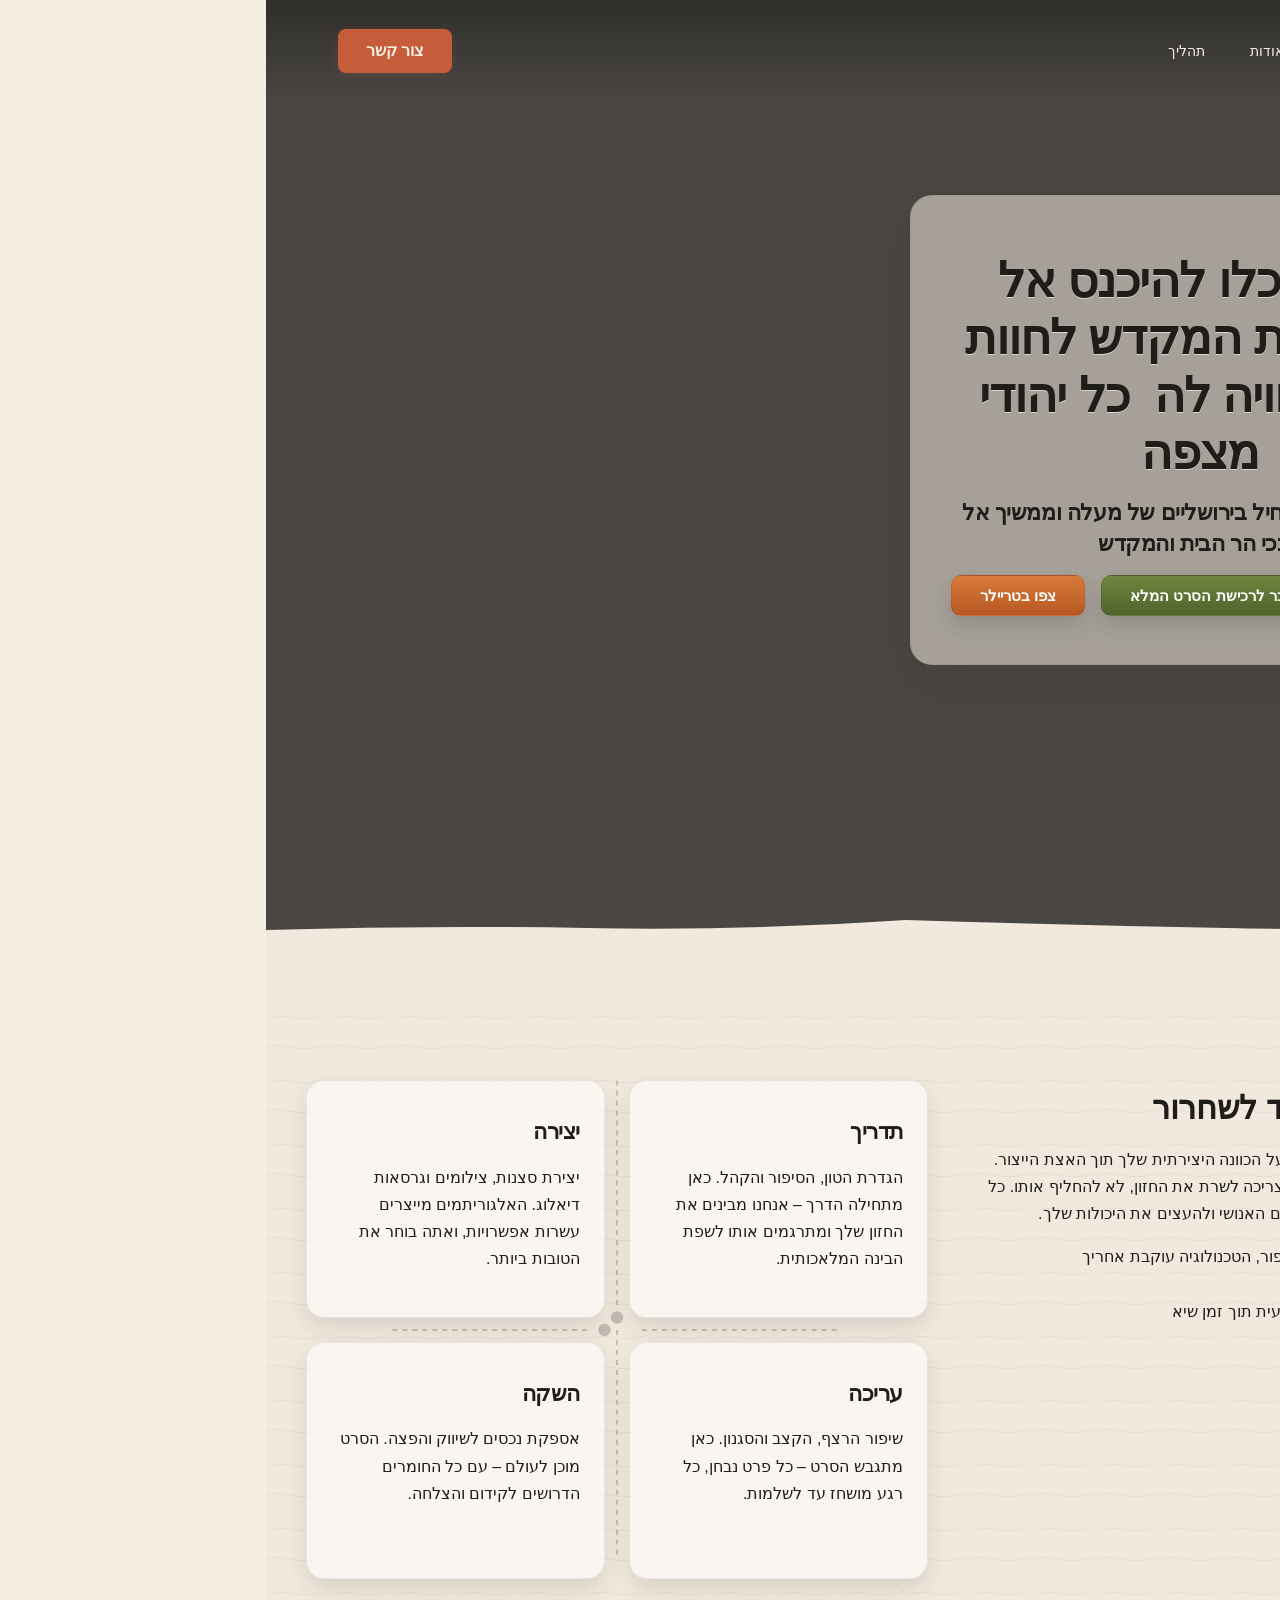
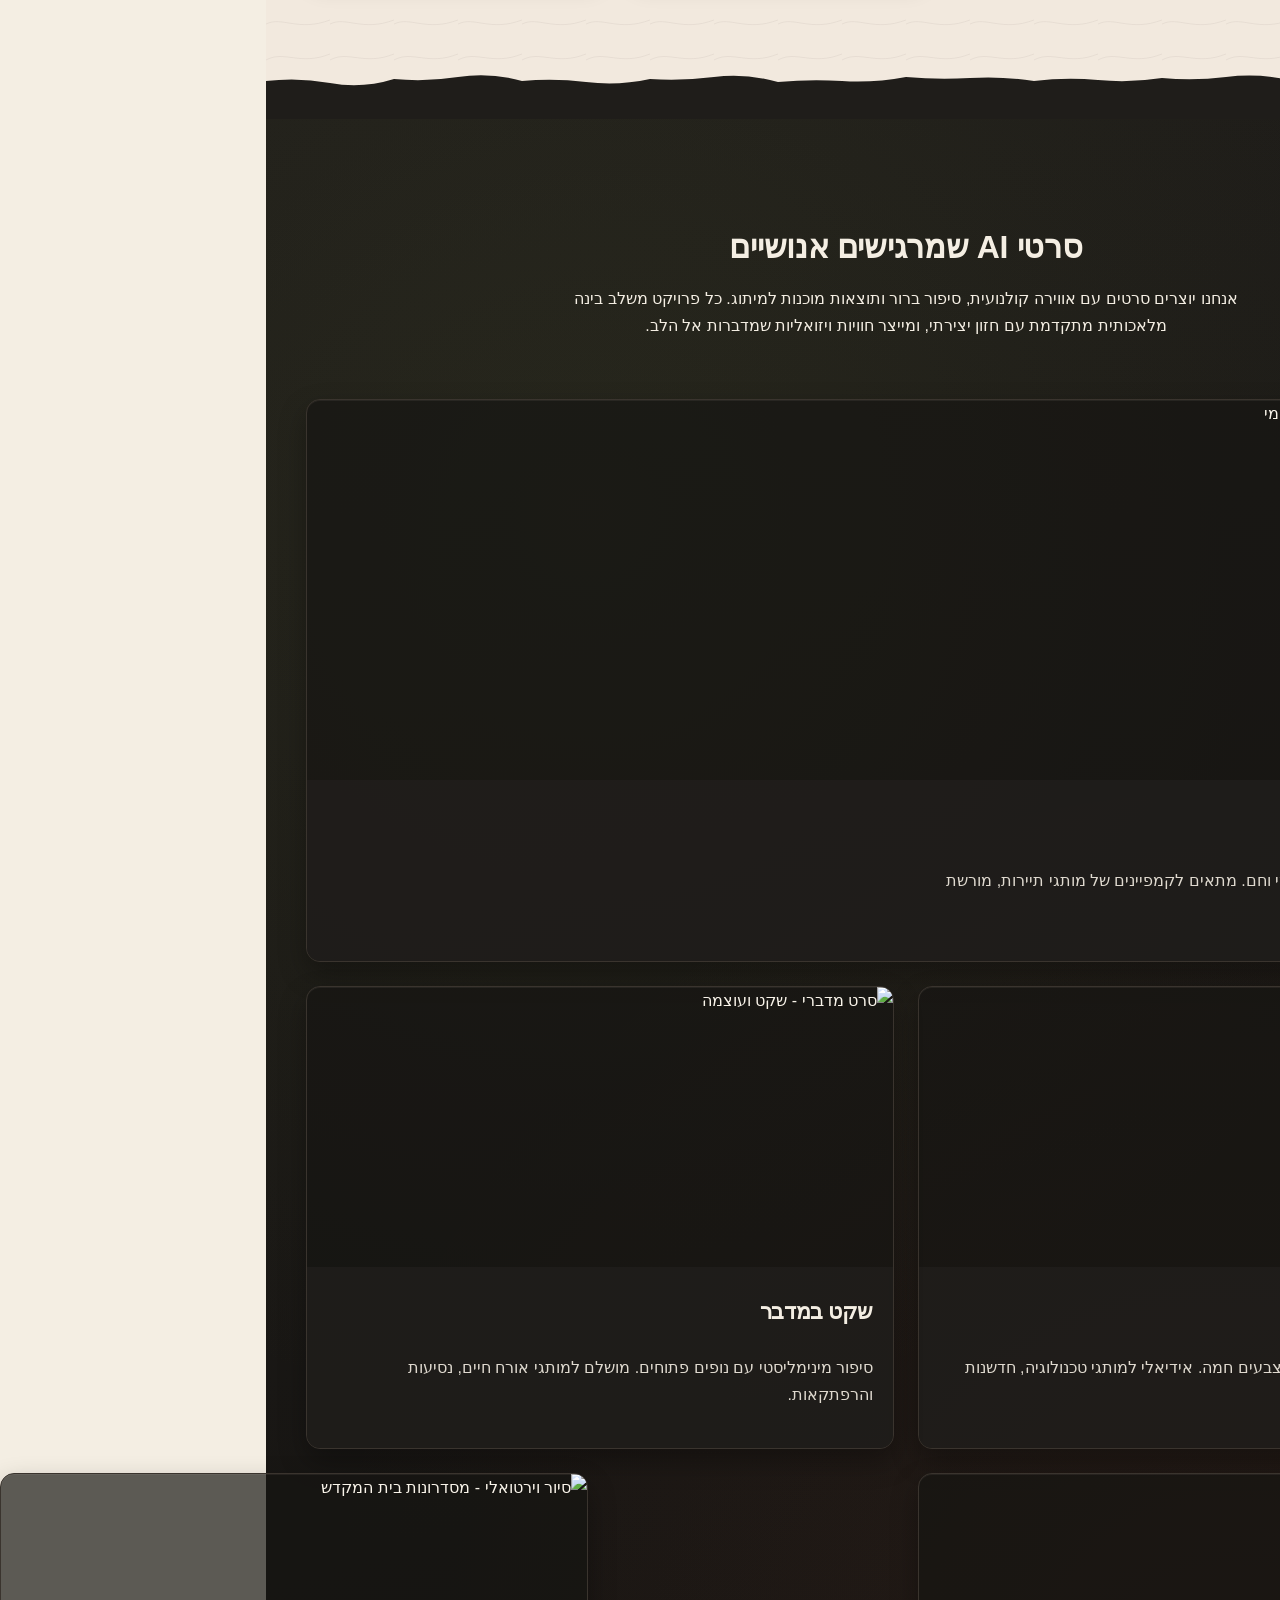
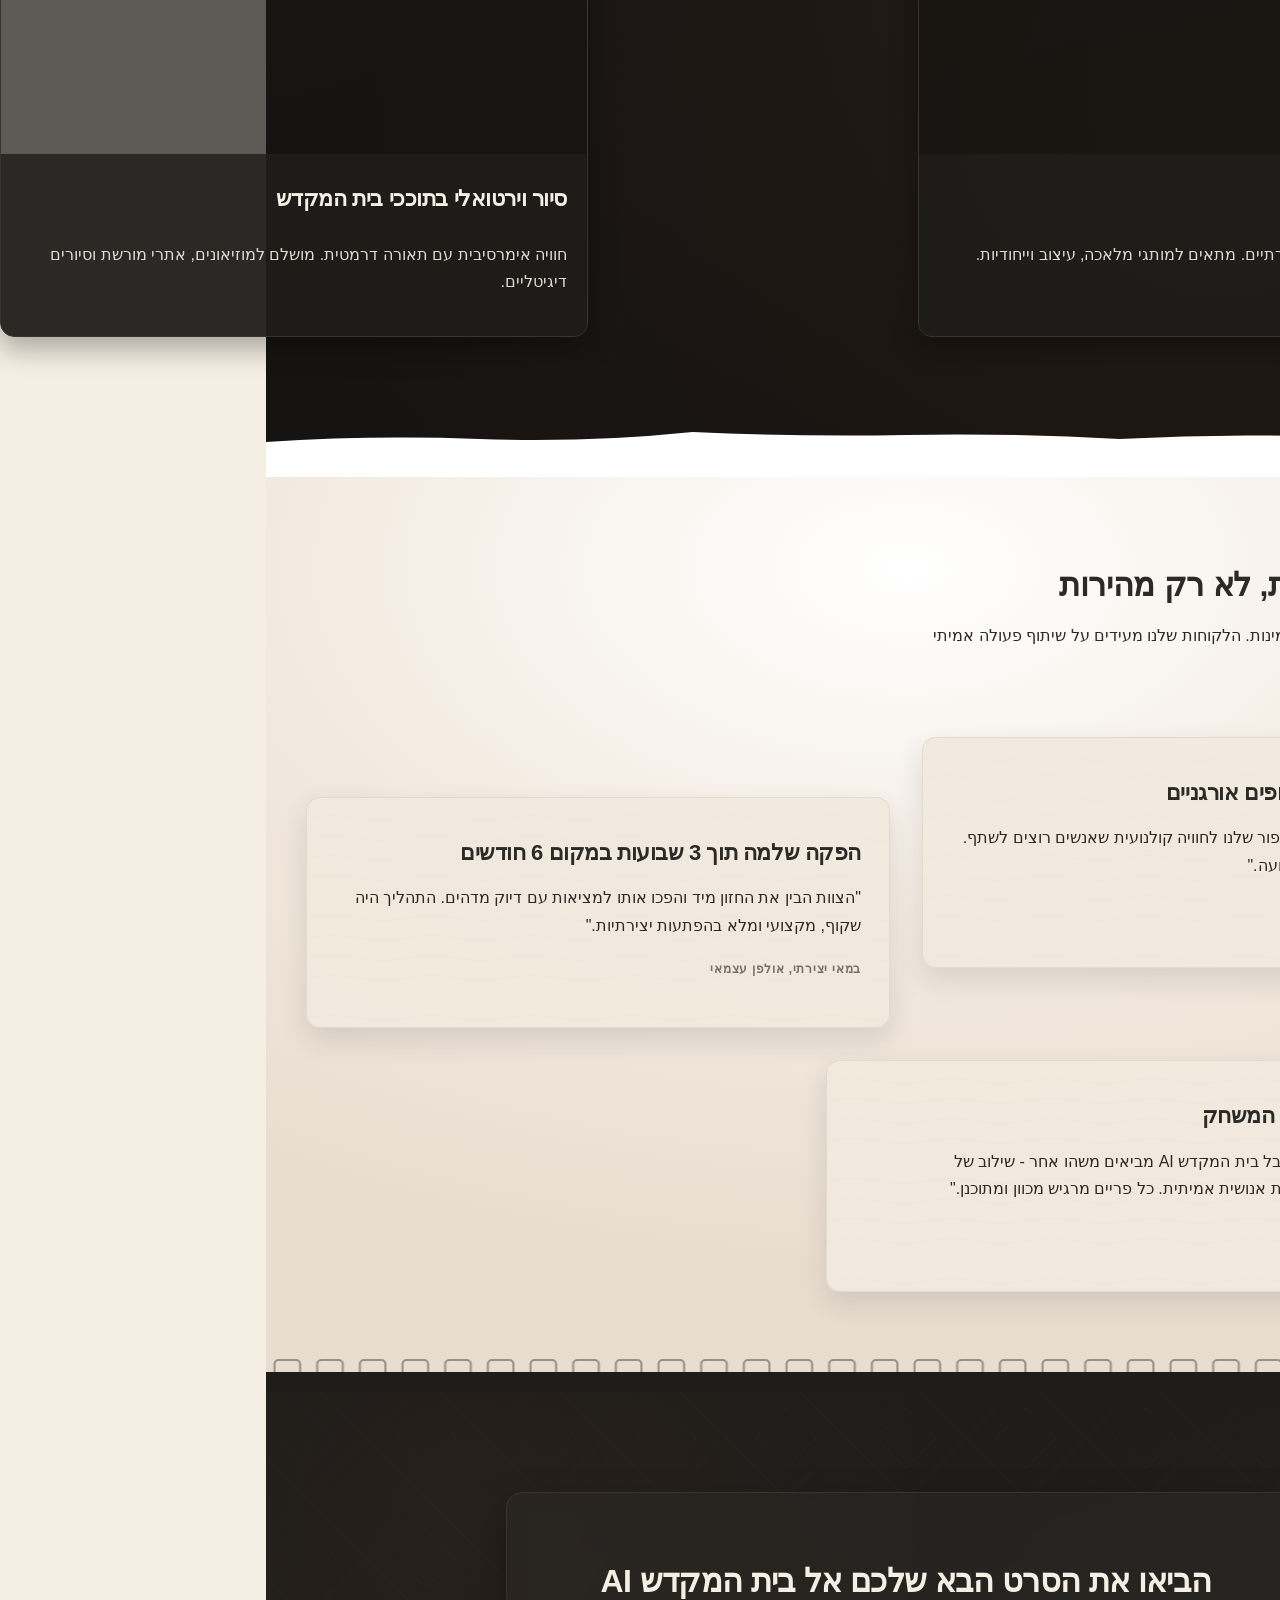
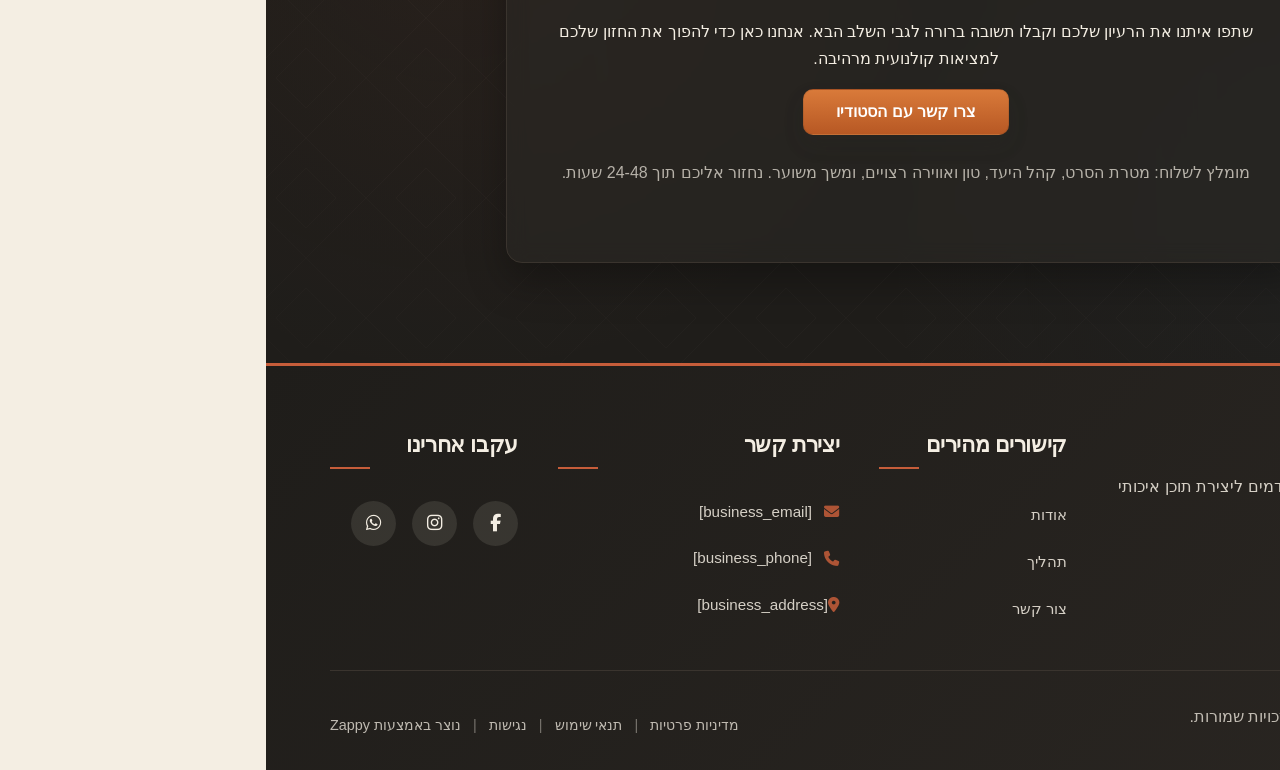
==== commit 050dcb39: "Background sync: Progressive GitHub Sync" ====
--- a/public/index.html
+++ b/public/index.html
@@ -1 +1 @@
-<!doctype html><html dir="rtl" lang="he"><head><meta charset="UTF-8"><meta content="width=device-width,initial-scale=1" name="viewport"><meta content="index, follow" name="robots"><title>סרטים עלילתיים בבינה מלאכותית — בית המקדש AI</title><meta content="גלו את עתיד הקולנוע: סרטים עלילתיים מרהיבים שנוצרו בבינה מלאכותית. סיור וירטואלי בתוככי בית המקדש עם טכנולוגיה פורצת דרך." name="description"><meta content="בית המקדש AI, סרט עלילתי, בינה מלאכותית, סיור וירטואלי, יצירת תוכן" name="keywords"><link href="/assets/favicon.ico" rel="icon" type="image/x-icon"><link href="/assets/favicon-16x16.png" rel="icon" type="image/png" sizes="16x16"><link href="/assets/favicon-32x32.png" rel="icon" type="image/png" sizes="32x32"><link href="/assets/favicon-48x48.png" rel="icon" type="image/png" sizes="48x48"><link href="/assets/favicon-192x192.png" rel="icon" type="image/png" sizes="192x192"><link href="/assets/favicon-512x512.png" rel="icon" type="image/png" sizes="512x512"><link href="/assets/apple-touch-icon.png" rel="apple-touch-icon"><script>!function(){"use strict";var t="b4c5c257-83ad-4afb-b2c2-0eb6a1c3e725",e="https://api.zappy5.com/api/analytics/track",a=18e5,n=2592e6,o=!0,i=!0,r=!0;var s=function(){var e="zappy_visitor_"+t,a=null;try{if(a=localStorage.getItem(e)){var o=JSON.parse(a),i=Date.now();if(i-o.created<n)return o.lastSeen=i,localStorage.setItem(e,JSON.stringify(o)),o.id}}catch(t){console.warn("Zappy Analytics: LocalStorage not available")}var r="zv_"+Date.now()+"_"+Math.random().toString(36).substr(2,9);try{localStorage.setItem(e,JSON.stringify({id:r,created:Date.now(),lastSeen:Date.now()}))}catch(t){}return r}(),c=function(){var e="zappy_session_"+t,n=null;try{if(n=sessionStorage.getItem(e)){var o=JSON.parse(n),i=Date.now();if(i-o.timestamp<a)return o.timestamp=i,sessionStorage.setItem(e,JSON.stringify(o)),o.id}}catch(t){console.warn("Zappy Analytics: SessionStorage not available")}var r="zs_"+Date.now()+"_"+Math.random().toString(36).substr(2,9);try{sessionStorage.setItem(e,JSON.stringify({id:r,timestamp:Date.now()}))}catch(t){}return r}();function l(a,n){n=n||{};var o={website_id:t,event_type:a,page_path:window.location.pathname,referrer:document.referrer||"direct",visitor_id:s,session_id:c,metadata:n};if(navigator.sendBeacon){var i=new Blob([JSON.stringify(o)],{type:"application/json"});navigator.sendBeacon(e,i)}else fetch(e,{method:"POST",headers:{"Content-Type":"application/json"},body:JSON.stringify(o),keepalive:!0}).catch(function(t){console.warn("Zappy Analytics: Failed to track event",t)})}o&&l("pageview",{title:document.title,url:window.location.href}),i&&document.addEventListener("click",function(t){var e=t.target;if("BUTTON"===e.tagName||e.closest("button")){var a="BUTTON"===e.tagName?e:e.closest("button");l("click",{element:"button",text:a.textContent.trim().substring(0,100),id:a.id||null,class:a.className||null})}else if("A"===e.tagName||e.closest("a")){var n="A"===e.tagName?e:e.closest("a");l("navigation",{element:"link",text:n.textContent.trim().substring(0,100),href:n.href,external:n.hostname!==window.location.hostname})}},!0),r&&document.addEventListener("submit",function(t){var e=t.target;l("form_submit",{form_id:e.id||null,form_name:e.name||null,form_action:e.action||null,form_method:e.method||"GET"})},!0);var d=Date.now();window.addEventListener("beforeunload",function(){l("page_unload",{time_on_page:Math.floor((Date.now()-d)/1e3),page_path:window.location.pathname})}),window.zappyAnalytics={track:l,getVisitorId:function(){return s},getSessionId:function(){return c}}}()</script><meta content="סרטים עלילתיים בבינה מלאכותית — בית המקדש AI" property="og:title"><meta content="גלו את עתיד הקולנוע: סרטים עלילתיים מרהיבים שנוצרו בבינה מלאכותית. סיור וירטואלי בתוככי בית המקדש עם טכנולוגיה פורצת דרך." property="og:description"><meta content="website" property="og:type"><meta content="he_IL" property="og:locale"><meta content="summary_large_image" name="twitter:card"><meta content="סרטים עלילתיים בבינה מלאכותית — בית המקדש AI" name="twitter:title"><meta content="גלו את עתיד הקולנוע: סרטים עלילתיים מרהיבים שנוצרו בבינה מלאכותית. סיור וירטואלי בתוככי בית המקדש עם טכנולוגיה פורצת דרך." name="twitter:description"><link href="https://cdnjs.cloudflare.com/ajax/libs/font-awesome/6.4.0/css/all.min.css" rel="stylesheet"><link href="/assets/favicon.ico" rel="icon" type="image/x-icon"><link href="/assets/favicon-16x16.png" rel="icon" type="image/png" sizes="16x16"><link href="/assets/favicon-32x32.png" rel="icon" type="image/png" sizes="32x32"><link href="/assets/favicon-48x48.png" rel="icon" type="image/png" sizes="48x48"><link href="/assets/favicon-192x192.png" rel="icon" type="image/png" sizes="192x192"><link href="/assets/favicon-512x512.png" rel="icon" type="image/png" sizes="512x512"><link href="/assets/apple-touch-icon.png" rel="apple-touch-icon"><link href="https://cdn.jsdelivr.net/npm/vanilla-cookieconsent@3/dist/cookieconsent.css" rel="stylesheet"><script src="https://cdn.jsdelivr.net/npm/vanilla-cookieconsent@3/dist/cookieconsent.umd.js"></script><script src="https://cdn.jsdelivr.net/gh/mickidum/acc_toolbar/acctoolbar/acctoolbar.min.js"></script><link href="/styles.css" rel="stylesheet"><style id="zappy-dropdown-submenu-styles">#navMenu li:has(.sub-menu),.nav-menu li:has(.sub-menu),.navbar li:has(.sub-menu),nav li:has(.sub-menu){position:relative}#navMenu .sub-menu,.nav-menu .sub-menu,.navbar .sub-menu,nav .sub-menu{display:block!important;position:absolute!important;top:100%;left:0;min-width:220px;background:#fff;border-radius:8px;box-shadow:0 8px 25px rgba(0,0,0,.15);padding:8px 0;opacity:0;visibility:hidden;transform:translateY(10px);transition:all .3s ease;z-index:1000;list-style:none;pointer-events:none}#navMenu li:hover>.sub-menu,.nav-menu li:hover>.sub-menu,.navbar li:hover>.sub-menu,nav li:hover>.sub-menu{opacity:1!important;visibility:visible!important;transform:translateY(0)!important;pointer-events:auto!important}.sub-menu li{list-style:none;margin:0;padding:0}.sub-menu a{display:block!important;padding:10px 16px!important;color:var(--text-dark,#333)!important;font-weight:500;text-decoration:none;white-space:nowrap;transition:background-color .2s}.sub-menu a:hover{background-color:#f5f5f5}[dir=rtl] .nav-menu .sub-menu,[dir=rtl] .navbar .sub-menu,[dir=rtl] nav .sub-menu,html[lang=ar] .nav-menu .sub-menu,html[lang=ar] .navbar .sub-menu,html[lang=ar] nav .sub-menu,html[lang=he] .nav-menu .sub-menu,html[lang=he] .navbar .sub-menu,html[lang=he] nav .sub-menu{left:auto!important;right:0!important}.sub-menu:empty,.sub-menu:not(:has(li)),.sub-menu:not(:has(li:not(.zappy-hidden-menu-item))){display:none!important;opacity:0!important;visibility:hidden!important;pointer-events:none!important}li:has(.menu-group-title):hover>.sub-menu{opacity:1!important;visibility:visible!important;transform:translateY(0)!important;pointer-events:auto!important}#navMenu>li>.menu-group-title,.nav-menu>li>.menu-group-title{display:inline-block;padding:.5rem 1rem;cursor:default;user-select:none}@media (max-width:768px){#navMenu .sub-menu,.nav-menu .sub-menu,.navbar .sub-menu,nav .sub-menu{position:static!important;transform:none!important;box-shadow:none!important;background:0 0!important;max-height:0;overflow:hidden;opacity:0;visibility:hidden;transition:max-height .3s ease,opacity .3s ease;padding:0!important;border-radius:0!important}.sub-menu.mobile-expanded{max-height:500px!important;opacity:1!important;visibility:visible!important;padding:8px 0 8px 16px!important}[dir=rtl] .sub-menu.mobile-expanded,html[lang=he] .sub-menu.mobile-expanded{padding:8px 16px 8px 0!important}#navMenu li:hover>.sub-menu,.nav-menu li:hover>.sub-menu,.navbar li:hover>.sub-menu,nav li:hover>.sub-menu{opacity:0;visibility:hidden;pointer-events:none}#navMenu li>.sub-menu.mobile-expanded,.nav-menu li>.sub-menu.mobile-expanded,.navbar li>.sub-menu.mobile-expanded,nav li>.sub-menu.mobile-expanded{opacity:1!important;visibility:visible!important;pointer-events:auto!important}#navMenu li:has(.sub-menu),.nav-menu li:has(.sub-menu),.navbar li:has(.sub-menu),nav li:has(.sub-menu){display:flex!important;flex-wrap:wrap!important;align-items:center!important;position:relative!important;min-height:44px!important}#navMenu li:has(.sub-menu)>a,.nav-menu li:has(.sub-menu)>a,.navbar li:has(.sub-menu)>a,nav li:has(.sub-menu)>a{flex:1!important;min-width:0!important}#navMenu li:has(.sub-menu)>.menu-group-title,.nav-menu li:has(.sub-menu)>.menu-group-title,.navbar li:has(.sub-menu)>.menu-group-title,nav li:has(.sub-menu)>.menu-group-title{flex:1!important;min-width:0!important;padding:0!important;line-height:inherit!important}#navMenu li:has(.sub-menu)>.sub-menu,.nav-menu li:has(.sub-menu)>.sub-menu,.navbar li:has(.sub-menu)>.sub-menu,nav li:has(.sub-menu)>.sub-menu{flex-basis:100%!important;width:100%!important}#navMenu li:has(.sub-menu)>a [class*=arrow],#navMenu li:has(.sub-menu)>a [class*=chevron],.nav-menu li:has(.sub-menu)>a .fa-angle-down,.nav-menu li:has(.sub-menu)>a .fa-chevron-down,.nav-menu li:has(.sub-menu)>a [class*=arrow],.nav-menu li:has(.sub-menu)>a [class*=chevron],nav li:has(.sub-menu)>a [class*=arrow],nav li:has(.sub-menu)>a [class*=chevron]{display:none!important;visibility:hidden!important}.mobile-submenu-toggle{display:flex!important;align-items:center!important;justify-content:center!important;width:44px!important;height:auto!important;background:0 0!important;border:none!important;cursor:pointer!important;color:var(--text-light)!important;position:static!important;flex-shrink:0!important;align-self:stretch!important;z-index:2!important;padding:0!important;margin:0!important}.mobile-submenu-toggle::after{content:''!important;width:0!important;height:0!important;border-left:6px solid transparent!important;border-right:6px solid transparent!important;border-top:7px solid currentColor!important;transition:transform .3s ease!important}.mobile-submenu-toggle.expanded::after{transform:rotate(180deg)!important}.sub-menu a{padding:10px 0!important;display:block!important;color:var(--text-light)!important}.navbar .sub-menu li a,.zappy-products-dropdown .sub-menu a,nav.navbar .sub-menu li a{color:var(--text-light)!important}}@media (min-width:769px){.mobile-submenu-toggle{display:none!important}}</style><style id="mobile-lang-menu-deployed-css">@media (max-width:768px){.lang-switcher,.nav-container .lang-switcher,.nav-cta-container .lang-switcher,.nav-ecommerce-icons .lang-switcher,.nav-icons-left .lang-switcher,.navbar .lang-switcher,.navbar .nav-cta-container .lang-switcher{display:none!important}.mobile-lang-menu{width:100%;border-top:1px solid rgba(128,128,128,.2);padding:8px 0 0 0;margin-top:8px}.mobile-lang-toggle{display:flex!important;align-items:center;justify-content:space-between;width:100%;padding:12px 16px;background:0 0;border:none;cursor:pointer;font-size:15px;color:inherit;font-family:inherit}.mobile-lang-toggle::after{content:'';display:inline-block;width:8px;height:8px;border-right:2px solid currentColor;border-bottom:2px solid currentColor;transform:rotate(45deg);transition:transform .3s ease;margin-left:8px}.mobile-lang-toggle.expanded::after{transform:rotate(-135deg)}.mobile-lang-options{max-height:0;overflow:hidden;transition:max-height .3s ease}.mobile-lang-options.expanded{max-height:300px}.mobile-lang-option{display:flex!important;align-items:center;gap:10px;padding:10px 24px;text-decoration:none;color:inherit;font-size:14px;font-family:inherit}.mobile-lang-option:hover{background:rgba(128,128,128,.1)}.mobile-lang-option.active{font-weight:600;opacity:.7;pointer-events:none}.mobile-lang-option img{width:20px;height:20px;border-radius:50%}}@media (min-width:769px){.mobile-lang-menu{display:none!important}}</style><style id="zappy-widget-visibility">#mic-access-tool-box,#mic-access-tool-general-button,#mic-init-access-tool #mic-access-tool-box,#mic-init-access-tool #mic-access-tool-general-button,#mic-init-access-tool .mic-access-tool-general-button,._access-icon,._access-menu,.mic-access-tool-box,.mic-access-tool-general-button,div[id*=mic-access-tool-box]{display:none!important;visibility:hidden!important;opacity:0!important;pointer-events:none!important}</style></head><body><nav class="navbar" dir="rtl"><button aria-label="Menu" class="mobile-toggle" id="mobileToggle"><svg viewbox="0 0 24 24" class="hamburger-icon" fill="none" height="24" width="24"><path d="M3 12h18M3 6h18M3 18h18" stroke="currentColor" stroke-linecap="round" stroke-width="2"></path></svg><svg viewbox="0 0 24 24" class="close-icon" fill="none" height="24" width="24" style="display:none"><path d="M18 6L6 18M6 6l12 12" stroke="currentColor" stroke-linecap="round" stroke-width="2"></path></svg></button><button aria-label="Call" class="phone-header-btn"><svg viewbox="0 0 24 24" fill="currentColor" height="20" width="20"><path d="M22 16.92v3a2 2 0 0 1-2.18 2 19.79 19.79 0 0 1-8.63-3.07 19.5 19.5 0 0 1-6-6 19.79 19.79 0 0 1-3.07-8.67A2 2 0 0 1 4.11 2h3a2 2 0 0 1 2 1.72 12.84 12.84 0 0 0 .7 2.81 2 2 0 0 1-.45 2.11L8.09 9.91a16 16 0 0 0 6 6l1.27-1.27a2 2 0 0 1 2.11-.45 12.84 12.84 0 0 0 2.81.7A2 2 0 0 1 22 16.92z"></path></svg></button><div class="nav-container"><div class="nav-right-group"><div class="nav-brand"><a href="/" class="logo-link"><img alt="בית המקדש AI" src="/assets/ai-logo.webp" class="logo"></a></div><ul class="nav-menu" id="navMenu"><li><a href="/about">אודות</a></li><li><a href="/process">תהליך</a></li></ul></div><div class="nav-cta-container"><a href="/contact" class="nav-cta-btn">צור קשר</a></div></div></nav><script>window.addEventListener("load",function(){const e=document.querySelector(".navbar, nav, header");if(!e)return void console.log("[Navbar] Navbar element not found");let t=document.getElementById("mobileToggle")||document.querySelector(".mobile-toggle")||document.querySelector(".hamburger")||document.querySelector(".hamburger-menu")||document.querySelector(".menu-toggle")||document.querySelector(".burger-menu")||document.querySelector('[aria-label="Menu"]')||document.querySelector('[aria-label="תפריט"]');const o=document.querySelector(".phone-header-btn"),n=window.getComputedStyle(e);let r=n.backgroundColor;if(console.log("[Navbar] Initial navbar background:",r),"transparent"===r||"rgba(0, 0, 0, 0)"===r||r.startsWith("rgba")&&r.includes(", 0)")){const e=n.backgroundImage;if(e&&"none"!==e)console.log("[Navbar] Navbar has background image/gradient, using dark text"),r="rgb(240, 240, 240)";else{const e=window.getComputedStyle(document.body).backgroundColor;console.log("[Navbar] Navbar transparent, using body background:",e),r=e}}const i=r.match(/\d+/g);if(i&&i.length>=3){const e=(.299*parseInt(i[0])+.587*parseInt(i[1])+.114*parseInt(i[2]))/255;console.log("[Navbar] Mobile button colors preserved from Claude CSS (luminance:",e.toFixed(2)+")");const n=document.createElement("style");n.id="zappy-mobile-nav-fix";document.documentElement.lang;document.documentElement.dir,n.textContent='\n        /* Hide mobile buttons on desktop, show only on mobile */\n        @media (min-width: 769px) {\n          .mobile-toggle,\n          .phone-header-btn {\n            display: none !important;\n          }\n        }\n        \n        /* Show and position mobile buttons correctly on mobile */\n        @media (max-width: 768px) {\n          .mobile-toggle,\n          .phone-header-btn {\n            position: absolute !important;\n            top: 50% !important;\n            transform: translateY(-50%) !important;\n            z-index: 1001 !important;\n            display: flex !important;\n            align-items: center !important;\n            justify-content: center !important;\n            width: 36px !important;\n            height: 36px !important;\n            border-radius: 50% !important;\n            border: none !important;\n            cursor: pointer !important;\n            padding: 6px !important;\n            background: none !important;\n            color: var(--nav-text, var(--text-light)) !important;\n          }\n          \n          /* LTR positioning (default): hamburger LEFT, phone RIGHT */\n          html:not([dir="rtl"]):not([lang="he"]):not([lang="ar"]) .mobile-toggle,\n          html[dir="ltr"] .mobile-toggle {\n            left: 12px !important;\n            right: auto !important;\n          }\n          html:not([dir="rtl"]):not([lang="he"]):not([lang="ar"]) .phone-header-btn,\n          html[dir="ltr"] .phone-header-btn {\n            right: 12px !important;\n            left: auto !important;\n          }\n          \n          /* RTL positioning: hamburger RIGHT, phone LEFT */\n          html[dir="rtl"] .mobile-toggle,\n          html[lang="he"] .mobile-toggle,\n          html[lang="ar"] .mobile-toggle {\n            right: 12px !important;\n            left: auto !important;\n          }\n          html[dir="rtl"] .phone-header-btn,\n          html[lang="he"] .phone-header-btn,\n          html[lang="ar"] .phone-header-btn {\n            left: 12px !important;\n            right: auto !important;\n          }\n          \n          /* CRITICAL: Ensure nav-container has min-height on mobile */\n          /* All children are positioned absolutely/fixed on mobile, so height:auto collapses to 0 */\n          .nav-container {\n            min-height: 70px !important;\n            position: relative !important;\n          }\n          \n          /* Ensure SVG icons are properly sized and inherit color */\n          .mobile-toggle svg,\n          .phone-header-btn svg {\n            width: 24px !important;\n            height: 24px !important;\n            /* Don\'t force display - let JavaScript control hamburger/close toggle */\n          }\n          \n          /* Reset nav-cta-container on mobile - remove desktop box-shadow/padding */\n          /* that creates a visible ghost box when CTA button is hidden */\n          .nav-cta-container {\n            box-shadow: none !important;\n            padding: 0 !important;\n          }\n          \n          /* Hide nav-cta-container entirely on mobile when there\'s no lang-switcher */\n          /* (only the CTA button is inside, and it\'s hidden on mobile) */\n          .nav-cta-container:not(:has(.lang-switcher)) {\n            display: none !important;\n          }\n          \n          /* CRITICAL: Prevent hero image fade gradient from bleeding over headline text */\n          /* The .image-fade-gradient has bottom: -30px (extends below parent) */\n          /* On mobile stacked layout, this overlaps the h1 text below the image */\n          .hero-image-column {\n            overflow: hidden !important;\n          }\n          .image-fade-gradient {\n            bottom: 0 !important;\n          }\n          \n          /* Hide desktop language switcher on mobile - hamburger menu handles it */\n          /* High specificity to override stored CSS */\n          .lang-switcher,\n          .nav-cta-container .lang-switcher,\n          .nav-container .lang-switcher,\n          .navbar .lang-switcher,\n          .navbar .nav-cta-container .lang-switcher {\n            display: none !important;\n          }\n        }\n      ';const r=document.getElementById("zappy-mobile-nav-fix");r&&r.remove(),document.head.appendChild(n),console.log("[Navbar] Critical CSS injected for mobile nav positioning");const l=window.innerWidth<=768;if(t){const e=t.querySelector(".hamburger-icon"),o=t.querySelector(".close-icon");e&&(e.style.setProperty("width","24px","important"),e.style.setProperty("height","24px","important"),e.style.setProperty("display","block","important")),o&&(o.style.setProperty("width","24px","important"),o.style.setProperty("height","24px","important"),o.style.setProperty("display","none","important")),l?(t.style.setProperty("position","absolute","important"),t.style.setProperty("top","50%","important"),t.style.setProperty("transform","translateY(-50%)","important"),t.style.setProperty("z-index","1001","important"),t.style.removeProperty("left"),t.style.removeProperty("right"),console.log("[Navbar] Mobile toggle positioning applied (mobile viewport)")):(t.style.removeProperty("position"),t.style.removeProperty("top"),t.style.removeProperty("transform"),t.style.removeProperty("z-index"),t.style.removeProperty("left"),t.style.removeProperty("right"),console.log("[Navbar] Desktop viewport - cleared mobile toggle inline positioning"))}if(o){const e=o.querySelector("svg");e&&(e.style.width="24px",e.style.height="24px",e.setAttribute("width","24"),e.setAttribute("height","24")),l?(o.style.setProperty("position","absolute","important"),o.style.setProperty("top","50%","important"),o.style.setProperty("transform","translateY(-50%)","important"),o.style.setProperty("z-index","1001","important"),o.style.removeProperty("left"),o.style.removeProperty("right"),console.log("[Navbar] Phone button positioning applied (mobile viewport)")):(o.style.removeProperty("position"),o.style.removeProperty("top"),o.style.removeProperty("transform"),o.style.removeProperty("z-index"),o.style.removeProperty("left"),o.style.removeProperty("right"),console.log("[Navbar] Desktop viewport - cleared phone button inline positioning"))}}else console.log("[Navbar] Could not parse background color:",r);t=document.getElementById("mobileToggle")||document.querySelector(".mobile-toggle")||document.querySelector(".hamburger")||document.querySelector(".hamburger-menu")||document.querySelector(".menu-toggle")||document.querySelector(".burger-menu")||document.querySelector('[aria-label="Menu"]')||document.querySelector('[aria-label="תפריט"]');const l=document.getElementById("navMenu")||document.querySelector(".nav-menu")||document.querySelector(".nav-links")||document.querySelector("nav ul:not(.submenu)");if(!t||!l)return void console.log("[Navbar] Mobile toggle or menu not found:",{toggle:!!t,menu:!!l});l.id||(l.id="navMenu"),console.log("[Navbar] Initializing mobile menu...");const a=t.cloneNode(!0);t.parentNode.replaceChild(a,t),a.addEventListener("click",function(e){e.preventDefault(),e.stopPropagation();const t=this.querySelector(".hamburger-icon"),o=this.querySelector(".close-icon");l.classList.contains("active")?(l.classList.remove("active"),t&&t.style.setProperty("display","block","important"),o&&o.style.setProperty("display","none","important"),document.body.style.overflow="",console.log("[Navbar] Menu closed")):(l.classList.add("active"),t&&t.style.setProperty("display","none","important"),o&&o.style.setProperty("display","block","important"),document.body.style.overflow="hidden",console.log("[Navbar] Menu opened"))}),l.querySelectorAll("a").forEach(function(e){e.addEventListener("click",function(){if("#"===this.getAttribute("href"))return;const e=a.querySelector(".hamburger-icon"),t=a.querySelector(".close-icon");l.classList.remove("active"),e&&e.style.setProperty("display","block","important"),t&&t.style.setProperty("display","none","important"),document.body.style.overflow="",console.log("[Navbar] Menu closed (link clicked)")})});var s=l.querySelectorAll(".dropdown-toggle");s.forEach(function(e){e.addEventListener("click",function(e){e.preventDefault(),e.stopPropagation();var t=this.closest(".nav-dropdown");t&&(t.parentNode.querySelectorAll(".nav-dropdown.open").forEach(function(e){e!==t&&e.classList.remove("open")}),t.classList.toggle("open"),console.log("[Navbar] Dropdown toggled:",t.classList.contains("open")?"open":"closed"))})}),document.addEventListener("click",function(e){e.target.closest(".nav-dropdown")||document.querySelectorAll(".nav-dropdown.open").forEach(function(e){e.classList.remove("open")})}),console.log("[Navbar] Dropdown handlers initialized for "+s.length+" dropdowns"),o&&o.addEventListener("click",function(){const e=document.querySelectorAll('a[href^="tel:"]'),t=e.length>0?e[0].getAttribute("href").replace("tel:",""):"[business_phone]";window.location.href="tel:"+t,console.log("[Navbar] Phone button clicked")}),console.log("[Navbar] Mobile menu initialized successfully");const p=function(){const e=document.querySelector(".whatsapp-float");e&&(window.innerWidth>=769?(e.style.setProperty("display","none","important"),e.style.setProperty("visibility","hidden","important"),e.style.setProperty("opacity","0","important"),e.style.setProperty("pointer-events","none","important"),console.log("[WhatsApp] Button hidden on desktop")):(e.style.removeProperty("display"),e.style.removeProperty("visibility"),e.style.removeProperty("opacity"),e.style.removeProperty("pointer-events"),console.log("[WhatsApp] Button visible on mobile")))};let c;p(),window.addEventListener("resize",function(){clearTimeout(c),c=setTimeout(p,100)})})</script><main><section class="index-hero-section" data-layout-spec="בית-hero" data-hero-type="fullscreen-scrim" data-zappy-bg-color="#C65D3A" data-zappy-bg-image="assets/business-general-hero-upload-1773364116508.webp" data-zappy-bg-overlay-color="#2c2a27" data-zappy-bg-overlay-opacity="85" data-zappy-bg-type="image" data-zappy-bg-video-type="" data-zappy-bg-video-url="" id="zappy-section-0" style="--zappy-bg-overlay:rgba(44, 42, 39, 0.85);--zappy-bg-image:url(&quot;assets/business-general-hero-upload-1773364116508.webp&quot;);background-image:linear-gradient(rgba(44, 42, 39, 0.85), rgba(44, 42, 39, 0.85)), url(&quot;assets/business-general-hero-upload-1773364116508.webp&quot;);background-size:cover;background-position:center center;background-repeat:no-repeat;position:relative;overflow:hidden;--zappy-bg-color:#C65D3A"><img alt="בית המקדש AI - סביבת יצירה קולנועית" src="/assets/site-index-hero-bg.webp" data-context="A cinematic film production scene with warm sand and cream tones, subtle paper grain texture overlay, soft studio lighting creating gentle shadows, film camera equipment subtly visible in background, vintage film reels, warm golden hour lighting, shallow depth of field, professional cinematography aesthetic, sacred temple-like atmosphere with reverent lighting, peaceful and contemplative mood, high-end film production quality" data-placeholder="index-hero-bg" height="1080" width="1920" class="hero-bg-image zappy-editable-image" data-element-id="img-1773364085239-ogqrsep60" data-element-type="image" data-hero-bg="true" data-resize-handler-attached="true" data-zappy-original-bg="hidden" style="display:none"><div class="hero-scrim-overlay" style="opacity:1;display:none" aria-hidden="true" data-zappy-gradient-scrim="true" data-zappy-original-bg="hidden" data-zappy-scrim-orig-opacity=""></div><div class="hero-content-wrapper"><div class="hero-content-card"><h1 style="text-align:center">כאן תוכלו להיכנס אל תוככי בית המקדש לחוות את החוויה לה&nbsp; כל יהודי מצפה</h1><h3 style="text-align:center">סרט עלילתי שמתחיל בירושליים של מעלה וממשיך אל תוככי הר הבית והמקדש&nbsp;</h3><div class="hero-cta-group"><a href="/contact" class="btn-primary" data-element-id="btn-1773364085226-cjd9wob3t" data-element-type="button" data-native-element="true" style="outline:none">צפו בטריילר</a><a href="/process" class="btn-secondary" data-element-id="btn-1773364085226-vjijltxyc" data-element-type="button" data-native-element="true" style="outline:none">מעבר לרכישת הסרט המלא</a></div></div></div><div class="index-hero-divider-wrapper"><svg viewbox="0 0 1200 100" aria-hidden="true" xmlns="http://www.w3.org/2000/svg" preserveaspectratio="none" data-no-icon-edit="true"><path d="M0,100 L0,30 Q150,25 300,28 T600,20 Q750,25 900,28 T1200,30 L1200,100 Z" fill="#F2E9DE"></path></svg></div></section><section class="index-process-section" data-layout-spec="בית-process"><div class="index-process-container"><div class="index-process-intro"><h2>הטקס: מרעיון ועד לשחרור</h2><p>תהליך העבודה המודרך שלנו מגן על הכוונה היצירתית שלך תוך האצת הייצור. אנחנו מאמינים שבינה מלאכותית צריכה לשרת את החזון, לא להחליף אותו. כל שלב בתהליך נועד לשמר את הקסם האנושי ולהעצים את היכולות שלך.</p><div class="index-process-principles"><p><strong>שליטה מלאה:</strong>אתה מוביל את הסיפור, הטכנולוגיה עוקבת אחריך</p><p><strong>מהירות ללא פשרות:</strong>מאיכות קולנועית תוך זמן שיא</p></div></div><div class="index-process-steps"><svg viewbox="0 0 400 400" aria-hidden="true" xmlns="http://www.w3.org/2000/svg" class="index-process-connector"><line opacity="0.3" stroke="currentColor" stroke-dasharray="4 4" stroke-width="1.5" x1="200" x2="200" y1="0" y2="180"></line><circle cx="200" cy="190" fill="currentColor" opacity="0.3" r="5"></circle><line opacity="0.3" stroke="currentColor" stroke-dasharray="4 4" stroke-width="1.5" x1="200" x2="200" y1="200" y2="380"></line><line opacity="0.3" stroke="currentColor" stroke-dasharray="4 4" stroke-width="1.5" x1="20" x2="180" y1="200" y2="200"></line><circle cx="190" cy="200" fill="currentColor" opacity="0.3" r="5"></circle><line opacity="0.3" stroke="currentColor" stroke-dasharray="4 4" stroke-width="1.5" x1="220" x2="380" y1="200" y2="200"></line></svg><div class="index-process-card" style="grid-area:card1"><h3>תדריך</h3><p>הגדרת הטון, הסיפור והקהל. כאן מתחילה הדרך – אנחנו מבינים את החזון שלך ומתרגמים אותו לשפת הבינה המלאכותית.</p></div><div class="index-process-card" style="grid-area:card2"><h3>יצירה</h3><p>יצירת סצנות, צילומים וגרסאות דיאלוג. האלגוריתמים מייצרים עשרות אפשרויות, ואתה בוחר את הטובות ביותר.</p></div><div class="index-process-card" style="grid-area:card3"><h3>עריכה</h3><p>שיפור הרצף, הקצב והסגנון. כאן מתגבש הסרט – כל פרט נבחן, כל רגע מושחז עד לשלמות.</p></div><div class="index-process-card" style="grid-area:card4"><h3>השקה</h3><p>אספקת נכסים לשיווק והפצה. הסרט מוכן לעולם – עם כל החומרים הדרושים לקידום והצלחה.</p></div></div></div><div class="index-process-divider-wrapper"><svg viewbox="0 0 1200 80" aria-hidden="true" xmlns="http://www.w3.org/2000/svg" preserveaspectratio="none"><path d="M0,80 L0,42 Q30,38 60,44 T120,40 Q150,43 180,38 T240,42 Q270,39 300,43 T360,40 Q390,42 420,38 T480,43 Q510,40 540,42 T600,38 Q630,41 660,39 T720,42 Q750,38 780,41 T840,39 Q870,42 900,38 T960,41 Q990,39 1020,42 T1080,38 Q1110,41 1140,39 T1200,42 L1200,80 Z" fill="#1F1D1A"></path></svg></div></section><section class="index-showcase-section" data-layout-spec="בית-showcase"><div class="index-showcase-container"><div class="index-showcase-header"><h2>סרטי AI שמרגישים אנושיים</h2><p class="index-showcase-intro">אנחנו יוצרים סרטים עם אווירה קולנועית, סיפור ברור ותוצאות מוכנות למיתוג. כל פרויקט משלב בינה מלאכותית מתקדמת עם חזון יצירתי, ומייצר חוויות ויזואליות שמדברות אל הלב.</p></div><div class="index-showcase-grid"><article class="index-showcase-tile" data-span="2"><div class="index-showcase-tile-image"><img alt="סרט עלילתי - בית המקדש הפנימי" src="/assets/site-index-showcase-image-1.webp" data-context="A cinematic still from an AI-generated film showing a mystical temple interior with warm golden lighting, ancient stone pillars, and ethereal atmosphere - warm color grading with soft highlights, film grain texture, intimate and spiritual mood" data-placeholder="index-showcase-image-1" height="500" width="800"></div><div class="index-showcase-tile-content"><h3>מסע אל בית המקדש</h3><p>דרמה רוחנית עם צילום אינטימי וחם. מתאים לקמפיינים של מותגי תיירות, מורשת תרבותית וחוויות רוחניות.</p></div></article><article class="index-showcase-tile"><div class="index-showcase-tile-image"><img alt="סרט עתידני - עיר בשקיעה" src="/assets/site-index-showcase-image-2.webp" data-context="AI-generated film still of a futuristic cityscape at golden hour with warm orange and purple tones, cinematic composition, soft focus background, modern architecture blending with natural elements - marketing film aesthetic" data-placeholder="index-showcase-image-2" height="400" width="600"></div><div class="index-showcase-tile-content"><h3>עתיד בהווה</h3><p>מדע בדיוני אופטימי עם פלטת צבעים חמה. אידיאלי למותגי טכנולוגיה, חדשנות ועיצוב עירוני.</p></div></article><article class="index-showcase-tile"><div class="index-showcase-tile-image"><img alt="סרט מדברי - שקט ועוצמה" src="/assets/site-index-showcase-image-3.webp" data-context="Cinematic AI film frame showing a peaceful desert landscape with ancient ruins, warm sand dunes, soft morning light, muted earth tones, serene and contemplative atmosphere - brand storytelling visual" data-placeholder="index-showcase-image-3" height="400" width="600"></div><div class="index-showcase-tile-content"><h3>שקט במדבר</h3><p>סיפור מינימליסטי עם נופים פתוחים. מושלם למותגי אורח חיים, נסיעות והרפתקאות.</p></div></article><article class="index-showcase-tile"><div class="index-showcase-tile-image"><img alt="סרט אומנות - יצירה ידנית" src="/assets/site-index-showcase-image-4.webp" data-context="AI-generated cinematic shot of hands crafting pottery in warm studio light, close-up detail, shallow depth of field, earthy textures, artisan aesthetic with warm color palette - storytelling for handmade brands" data-placeholder="index-showcase-image-4" height="400" width="600"></div><div class="index-showcase-tile-content"><h3>אומנות ידיים</h3><p>תיעוד אינטימי של תהליכים יצירתיים. מתאים למותגי מלאכה, עיצוב וייחודיות.</p></div></article><article class="index-showcase-tile"><div class="index-showcase-tile-image"><img alt="סרט משפחתי - ערב חם" src="/assets/site-index-showcase-image-5.webp" data-context="Cinematic AI film still of a cozy evening gathering with warm candlelight, people in soft focus sharing a meal, intimate atmosphere, golden hour lighting through windows, emotional storytelling aesthetic" data-placeholder="index-showcase-image-5" height="400" width="600"></div><div class="index-showcase-tile-content"><h3>ערב משפחתי</h3><p>דרמה חמימה עם תאורה טבעית ורכה. אידיאלי למותגי מזון, אירוח וחוויות משפחתיות.</p></div></article><article class="index-showcase-tile"><div class="index-showcase-tile-image"><img alt="סיור וירטואלי - מסדרונות בית המקדש" src="/assets/site-index-showcase-image-6.webp" data-context="AI-generated film frame showing a virtual tour through temple corridors with mystical lighting, ancient stone walls, warm torchlight, immersive POV perspective, spiritual journey aesthetic - marketing for cultural experiences" data-placeholder="index-showcase-image-6" height="400" width="600"></div><div class="index-showcase-tile-content"><h3>סיור וירטואלי בתוככי בית המקדש</h3><p>חוויה אימרסיבית עם תאורה דרמטית. מושלם למוזיאונים, אתרי מורשת וסיורים דיגיטליים.</p></div></article></div></div><div class="index-showcase-divider-wrapper"><svg viewbox="0 0 1200 80" aria-hidden="true" xmlns="http://www.w3.org/2000/svg" preserveaspectratio="none"><defs><linearGradient id="showcase-divider-gradient" x1="0%" x2="0%" y1="0%" y2="100%"><stop offset="0%" style="stop-color:#6E7B3B;stop-opacity:0.6"></stop><stop offset="100%" style="stop-color:#E9DDCF;stop-opacity:0.8"></stop></linearGradient></defs><path d="M0,80 L0,45 Q100,38 200,42 T400,35 Q500,40 600,38 T800,42 Q900,36 1000,40 T1200,38 L1200,80 Z" fill="#FFFFFF"></path></svg></div></section><section class="index-testimonials-section" data-layout-spec="בית-testimonials"><div class="index-testimonials-container"><div class="index-testimonials-intro"><h2>הוכחה של אומנות, לא רק מהירות</h2><p>אנחנו מאמינים באמון, בטעם ובאמינות. הלקוחות שלנו מעידים על שיתוף פעולה אמיתי ועל איכות שלא מתפשרת.</p></div><div class="index-testimonials-grid"><div class="index-testimonials-card index-testimonials-card-1"><h3>עלייה של 240% בשיתופים אורגניים</h3><p>"בית המקדש AI הפכו את הסיפור שלנו לחוויה קולנועית שאנשים רוצים לשתף. לא רק יצרו תוכן - הם יצרו תנועה."</p><p class="index-testimonials-role">מנהלת מותג, סטודיו בוטיק</p></div><div class="index-testimonials-card index-testimonials-card-2"><h3>הפקה שלמה תוך 3 שבועות במקום 6 חודשים</h3><p>"הצוות הבין את החזון מיד והפכו אותו למציאות עם דיוק מדהים. התהליך היה שקוף, מקצועי ומלא בהפתעות יצירתיות."</p><p class="index-testimonials-role">במאי יצירתי, אולפן עצמאי</p></div><div class="index-testimonials-card index-testimonials-card-3"><h3>חוויה שמשנה את כללי המשחק</h3><p>"עבדתי עם הרבה אולפנים, אבל בית המקדש AI מביאים משהו אחר - שילוב של טכנולוגיה מתקדמת עם רגישות אנושית אמיתית. כל פריים מרגיש מכוון ומתוכנן."</p><p class="index-testimonials-role">מפיקה ראשית, סוכנות דיגיטל</p></div></div></div><div class="index-testimonials-divider-wrapper"><svg viewbox="0 0 1200 40" aria-hidden="true" xmlns="http://www.w3.org/2000/svg" preserveaspectratio="none"><defs><pattern height="40" id="filmPerf" patternunits="userSpaceOnUse" width="40" x="0" y="0"><rect fill="none" height="24" width="24" x="8" y="8" rx="4" ry="4" stroke="var(--bg-dark)" stroke-width="2"></rect></pattern></defs><path d="M0,40 L0,20 L1200,20 L1200,40 Z" fill="#1F1D1A"></path><rect fill="url(#filmPerf)" height="40" width="1200" x="0" y="0" opacity="0.4"></rect></svg></div></section><section class="index-cta-section" data-layout-spec="בית-cta"><div class="index-cta-container"><div class="index-cta-card"><h2 class="index-cta-title">הביאו את הסרט הבא שלכם אל בית המקדש AI</h2><p class="index-cta-description">שתפו איתנו את הרעיון שלכם וקבלו תשובה ברורה לגבי השלב הבא. אנחנו כאן כדי להפוך את החזון שלכם למציאות קולנועית מרהיבה.</p><a href="/contact" class="btn-primary index-cta-button">צרו קשר עם הסטודיו</a><p class="index-cta-note">מומלץ לשלוח: מטרת הסרט, קהל היעד, טון ואווירה רצויים, ומשך משוער. נחזור אליכם תוך 24-48 שעות.</p></div></div></section></main><footer class="site-footer"><div class="footer-container"><div class="footer-top"><div class="footer-column footer-about"><img alt="בית המקדש AI" src="/assets/ai-logo.webp" class="logo"><p class="footer-description">פתרונות בינה מלאכותית מתקדמים ליצירת תוכן איכותי ומקצועי</p></div><div class="footer-column footer-links"><h3 class="footer-heading">קישורים מהירים</h3><ul class="footer-nav"><li><a href="/about">אודות</a></li><li><a href="/process">תהליך</a></li><li><a href="/contact">צור קשר</a></li></ul></div><div class="footer-column footer-contact"><h3 class="footer-heading">יצירת קשר</h3><ul class="contact-list"><li><i class="fas fa-envelope"></i><a href="mailto:[business_email]">[business_email]</a></li><li><i class="fas fa-phone"></i><a href="tel:[business_phone]">[business_phone]</a></li><li><a href="/"><i class="fas fa-map-marker-alt"></i><span>[business_address]</span></a></li></ul></div><div class="footer-column footer-social"><h3 class="footer-heading">עקבו אחרינו</h3><div class="social-links"><a href="[facebook_handle]" aria-label="Facebook"><i class="fab fa-facebook-f"></i></a><a href="[instagram_handle]" aria-label="Instagram"><i class="fab fa-instagram"></i></a><a href="[whatsapp_handle]" aria-label="WhatsApp"><i class="fab fa-whatsapp"></i></a></div></div></div><div class="footer-bottom"><div class="footer-bottom-content"><div class="copyright"><p>© 2026 בית המקדש AI. כל הזכויות שמורות.</p></div><div class="footer-legal"><a href="/privacy">מדיניות פרטיות</a><span class="separator">|</span><a href="/terms">תנאי שימוש</a><span class="separator">|</span><a href="/accessibility">נגישות</a><span class="separator">|</span><a href="https://zappy5.com" class="zappy-attribution" target="_blank">נוצר באמצעות Zappy</a></div></div></div></div></footer><a href="https://wa.me/[whatsapp_handle]" class="whatsapp-float" aria-label="WhatsApp"><i class="fab fa-whatsapp"></i></a><div data-integration="accessibility:toolbar"></div><script src="/script.js"></script><script id="zappy-mobile-submenu-script">!function(){function e(){if(window.innerWidth>768)return document.querySelectorAll(".mobile-submenu-toggle").forEach(function(e){e.remove()}),void document.querySelectorAll(".sub-menu.mobile-expanded").forEach(function(e){e.classList.remove("mobile-expanded")});document.querySelectorAll(".nav-menu li:has(.sub-menu), nav li:has(.sub-menu), .navbar li:has(.sub-menu), #navMenu li:has(.sub-menu)").forEach(function(e){if(!e.querySelector(".mobile-submenu-toggle")){var t=e.querySelector(".sub-menu"),n=e.querySelector(":scope > a");if(t&&n){var o=document.createElement("button");o.className="mobile-submenu-toggle",o.setAttribute("aria-label","Toggle submenu"),o.setAttribute("type","button"),n.insertAdjacentElement("afterend",o),o.addEventListener("click",function(e){e.preventDefault(),e.stopPropagation(),document.querySelectorAll(".sub-menu.mobile-expanded").forEach(function(e){if(e!==t){e.classList.remove("mobile-expanded");var n=e.parentElement.querySelector(".mobile-submenu-toggle");n&&n.classList.remove("expanded")}}),t.classList.toggle("mobile-expanded"),o.classList.toggle("expanded")})}}})}var t;"loading"===document.readyState?document.addEventListener("DOMContentLoaded",e):e(),window.addEventListener("resize",function(){clearTimeout(t),t=setTimeout(e,250)});var n=new MutationObserver(function(t){t.forEach(function(t){if("attributes"===t.type){var n=t.target;n.classList&&(n.classList.contains("active")||n.classList.contains("open"))&&setTimeout(e,100)}})});setTimeout(function(){document.querySelectorAll(".mobile-menu, .nav-menu, #navMenu, nav").forEach(function(e){n.observe(e,{attributes:!0,attributeFilter:["class","style"]})})},500)}()</script><script id="zappy-navbar-scroll-effect">!function(){var e=document.querySelector("nav.navbar,.navbar:not(.zappy-catalog-menu)"),t=document.querySelector(".zappy-catalog-menu,#zappy-catalog-menu");if(e){var r="rgba(31,29,26,0.85)",o=getComputedStyle(document.documentElement),a=(o.getPropertyValue("--text-dark").trim(),o.getPropertyValue("--text-light").trim()||"#ffffff");e.style.transition="background 0.3s ease,backdrop-filter 0.3s ease,-webkit-backdrop-filter 0.3s ease,box-shadow 0.3s ease",t&&(t.style.transition="background 0.3s ease,backdrop-filter 0.3s ease,-webkit-backdrop-filter 0.3s ease");var s="a,.navbar-brand,.navbar-brand a,.dropdown-toggle,.mobile-toggle,.phone-header-btn,.mobile-hamburger-btn,.mobile-close-btn,.mobile-submenu-toggle,.nav-link",n=["cart-link","login-link","nav-search-toggle","search-toggle"];window.addEventListener("scroll",w,{passive:!0}),window.addEventListener("resize",w,{passive:!0}),w();var l=document.querySelector('section[class*="hero"],[data-hero-type],main>section:first-child'),i=!1;if(l){var d=getComputedStyle(l),p=d.backgroundImage;if(p&&"none"!==p)if(-1!==p.indexOf("url(")){var c=d.backgroundColor.match(/\d+/g);i=!(c&&c.length>=3)||v(parseInt(c[0]),parseInt(c[1]),parseInt(c[2]))<.4}else if(-1!==p.indexOf("gradient")){var b=p.match(/rgba?\(\s*(\d+)\s*,\s*(\d+)\s*,\s*(\d+)/g);if(b&&b.length>0){for(var y=0,g=0;g<b.length;g++){var m=b[g].match(/\d+/g);y+=v(parseInt(m[0]),parseInt(m[1]),parseInt(m[2]))}i=y/b.length<.4}else i=!0}else i=!0;else{var u=d.backgroundColor.match(/\d+/g);u&&u.length>=3&&(i=v(parseInt(u[0]),parseInt(u[1]),parseInt(u[2]))<.4)}}i||(window.removeEventListener("scroll",w),window.removeEventListener("resize",w),e.classList.add("scrolled"),window.innerWidth>768&&(e.style.setProperty("--frosted-text",a),e.style.setProperty("background-image","none","important"),e.style.setProperty("background-color",r,"important"),e.style.backdropFilter="blur(12px)",e.style.webkitBackdropFilter="blur(12px)",e.style.boxShadow="0 2px 16px rgba(0,0,0,0.12)",k(e,a)),t&&(t.classList.add("scrolled"),window.innerWidth>768&&(t.style.setProperty("background",r,"important"),t.style.setProperty("backdrop-filter","blur(12px)","important"),t.style.setProperty("-webkit-backdrop-filter","blur(12px)","important"),k(t,a))),window._zappyNavNoDarkHero=!0)}function k(e,t){for(var r=e.querySelectorAll(s),o=0;o<r.length;o++){var a=!1;(r[o].closest(".sub-menu")||r[o].closest(".dropdown-menu"))&&(a=!0);for(var l=0;l<n.length;l++)if(r[o].classList.contains(n[l])){a=!0;break}a||r[o].style.setProperty("color",t,"important")}}function f(e){for(var t=e.querySelectorAll(s),r=0;r<t.length;r++)t[r].closest(".sub-menu")||t[r].closest(".dropdown-menu")||t[r].style.removeProperty("color")}function w(){if(!window._zappyNavNoDarkHero){if(window.innerWidth<=768)return e.classList.remove("scrolled"),f(e),void(t&&(t.classList.remove("scrolled"),f(t)));(window.scrollY||window.pageYOffset)>60?(e.classList.add("scrolled"),e.style.setProperty("background-color",r,"important"),e.style.setProperty("background-image","none","important"),e.style.setProperty("--frosted-text",a),e.style.backdropFilter="blur(12px)",e.style.webkitBackdropFilter="blur(12px)",e.style.boxShadow="0 2px 16px rgba(0,0,0,0.12)",k(e,a),t&&(t.classList.add("scrolled"),t.style.setProperty("background",r,"important"),t.style.setProperty("backdrop-filter","blur(12px)","important"),t.style.setProperty("-webkit-backdrop-filter","blur(12px)","important"),k(t,a))):(e.classList.remove("scrolled"),e.style.setProperty("background-color","transparent","important"),e.style.removeProperty("background-image"),e.style.removeProperty("--frosted-text"),e.style.backdropFilter="none",e.style.webkitBackdropFilter="none",e.style.boxShadow="none",f(e),t&&(t.classList.remove("scrolled"),t.style.setProperty("background","transparent","important"),t.style.setProperty("backdrop-filter","none","important"),t.style.setProperty("-webkit-backdrop-filter","none","important"),f(t)))}}function v(e,t,r){return t/=255,r/=255,.2126*(e=(e/=255)<=.03928?e/12.92:Math.pow((e+.055)/1.055,2.4))+.7152*(t=t<=.03928?t/12.92:Math.pow((t+.055)/1.055,2.4))+.0722*(r=r<=.03928?r/12.92:Math.pow((r+.055)/1.055,2.4))}}()</script><script id="zappy-mobile-lang-menu-script">!function(){function e(){if(window.innerWidth>768){var e=document.querySelector(".mobile-lang-menu");e&&e.remove()}else if(!document.querySelector(".mobile-lang-menu")){var n=document.querySelector(".lang-switcher");if(n){var a=n.querySelector(".lang-switcher-dropdown");if(a){var i=a.querySelectorAll(".lang-option");if(0!==i.length){var t=document.getElementById("navMenu")||document.querySelector(".nav-menu")||document.querySelector("nav ul");if(t){var l=document.documentElement.lang||"en",s=document.createElement("div");s.className="mobile-lang-menu";var c={he:{name:"עברית",flag:"https://api.iconify.design/circle-flags/il.svg"},en:{name:"English",flag:"https://api.iconify.design/circle-flags/us.svg"},ar:{name:"العربية",flag:"https://api.iconify.design/circle-flags/sa.svg"},fr:{name:"Français",flag:"https://api.iconify.design/circle-flags/fr.svg"},es:{name:"Español",flag:"https://api.iconify.design/circle-flags/es.svg"},de:{name:"Deutsch",flag:"https://api.iconify.design/circle-flags/de.svg"},ru:{name:"Русский",flag:"https://api.iconify.design/circle-flags/ru.svg"},zh:{name:"中文",flag:"https://api.iconify.design/circle-flags/cn.svg"},ja:{name:"日本語",flag:"https://api.iconify.design/circle-flags/jp.svg"},pt:{name:"Português",flag:"https://api.iconify.design/circle-flags/br.svg"},it:{name:"Italiano",flag:"https://api.iconify.design/circle-flags/it.svg"},ko:{name:"한국어",flag:"https://api.iconify.design/circle-flags/kr.svg"}}[l]||{name:l,flag:""},r=document.createElement("button");r.className="mobile-lang-toggle",r.type="button";var g=c.flag?'<img src="'+c.flag+'" width="20" height="20" alt="" style="border-radius:50%;margin-right:8px;margin-left:8px;">':"";r.innerHTML=g+c.name,s.appendChild(r);var o=document.createElement("div");o.className="mobile-lang-options";var d=document.createElement("a");d.className="mobile-lang-option active",d.href="#",d.innerHTML=g+c.name,o.appendChild(d),i.forEach(function(e){var n=document.createElement("a");n.className="mobile-lang-option",n.href=e.getAttribute("href"),n.innerHTML=e.innerHTML,o.appendChild(n)}),s.appendChild(o),t.appendChild(s),r.addEventListener("click",function(e){e.preventDefault(),e.stopPropagation(),r.classList.toggle("expanded"),o.classList.toggle("expanded")})}}}}}}"loading"===document.readyState?document.addEventListener("DOMContentLoaded",e):e(),window.addEventListener("resize",function(){clearTimeout(window._mlrt),window._mlrt=setTimeout(e,250)})}()</script></body></html>+<!doctype html><html dir="rtl" lang="he"><head><meta charset="UTF-8"><meta content="width=device-width,initial-scale=1" name="viewport"><meta content="index, follow" name="robots"><title>סרטים עלילתיים בבינה מלאכותית — בית המקדש AI</title><meta content="גלו את עתיד הקולנוע: סרטים עלילתיים מרהיבים שנוצרו בבינה מלאכותית. סיור וירטואלי בתוככי בית המקדש עם טכנולוגיה פורצת דרך." name="description"><meta content="בית המקדש AI, סרט עלילתי, בינה מלאכותית, סיור וירטואלי, יצירת תוכן" name="keywords"><link href="/assets/favicon.ico" rel="icon" type="image/x-icon"><link href="/assets/favicon-16x16.png" rel="icon" type="image/png" sizes="16x16"><link href="/assets/favicon-32x32.png" rel="icon" type="image/png" sizes="32x32"><link href="/assets/favicon-48x48.png" rel="icon" type="image/png" sizes="48x48"><link href="/assets/favicon-192x192.png" rel="icon" type="image/png" sizes="192x192"><link href="/assets/favicon-512x512.png" rel="icon" type="image/png" sizes="512x512"><link href="/assets/apple-touch-icon.png" rel="apple-touch-icon"><script>!function(){"use strict";var t="b4c5c257-83ad-4afb-b2c2-0eb6a1c3e725",e="https://api.zappy5.com/api/analytics/track",a=18e5,n=2592e6,o=!0,i=!0,r=!0;var s=function(){var e="zappy_visitor_"+t,a=null;try{if(a=localStorage.getItem(e)){var o=JSON.parse(a),i=Date.now();if(i-o.created<n)return o.lastSeen=i,localStorage.setItem(e,JSON.stringify(o)),o.id}}catch(t){console.warn("Zappy Analytics: LocalStorage not available")}var r="zv_"+Date.now()+"_"+Math.random().toString(36).substr(2,9);try{localStorage.setItem(e,JSON.stringify({id:r,created:Date.now(),lastSeen:Date.now()}))}catch(t){}return r}(),c=function(){var e="zappy_session_"+t,n=null;try{if(n=sessionStorage.getItem(e)){var o=JSON.parse(n),i=Date.now();if(i-o.timestamp<a)return o.timestamp=i,sessionStorage.setItem(e,JSON.stringify(o)),o.id}}catch(t){console.warn("Zappy Analytics: SessionStorage not available")}var r="zs_"+Date.now()+"_"+Math.random().toString(36).substr(2,9);try{sessionStorage.setItem(e,JSON.stringify({id:r,timestamp:Date.now()}))}catch(t){}return r}();function l(a,n){n=n||{};var o={website_id:t,event_type:a,page_path:window.location.pathname,referrer:document.referrer||"direct",visitor_id:s,session_id:c,metadata:n};if(navigator.sendBeacon){var i=new Blob([JSON.stringify(o)],{type:"application/json"});navigator.sendBeacon(e,i)}else fetch(e,{method:"POST",headers:{"Content-Type":"application/json"},body:JSON.stringify(o),keepalive:!0}).catch(function(t){console.warn("Zappy Analytics: Failed to track event",t)})}o&&l("pageview",{title:document.title,url:window.location.href}),i&&document.addEventListener("click",function(t){var e=t.target;if("BUTTON"===e.tagName||e.closest("button")){var a="BUTTON"===e.tagName?e:e.closest("button");l("click",{element:"button",text:a.textContent.trim().substring(0,100),id:a.id||null,class:a.className||null})}else if("A"===e.tagName||e.closest("a")){var n="A"===e.tagName?e:e.closest("a");l("navigation",{element:"link",text:n.textContent.trim().substring(0,100),href:n.href,external:n.hostname!==window.location.hostname})}},!0),r&&document.addEventListener("submit",function(t){var e=t.target;l("form_submit",{form_id:e.id||null,form_name:e.name||null,form_action:e.action||null,form_method:e.method||"GET"})},!0);var d=Date.now();window.addEventListener("beforeunload",function(){l("page_unload",{time_on_page:Math.floor((Date.now()-d)/1e3),page_path:window.location.pathname})}),window.zappyAnalytics={track:l,getVisitorId:function(){return s},getSessionId:function(){return c}}}()</script><meta content="סרטים עלילתיים בבינה מלאכותית — בית המקדש AI" property="og:title"><meta content="גלו את עתיד הקולנוע: סרטים עלילתיים מרהיבים שנוצרו בבינה מלאכותית. סיור וירטואלי בתוככי בית המקדש עם טכנולוגיה פורצת דרך." property="og:description"><meta content="website" property="og:type"><meta content="he_IL" property="og:locale"><meta content="summary_large_image" name="twitter:card"><meta content="סרטים עלילתיים בבינה מלאכותית — בית המקדש AI" name="twitter:title"><meta content="גלו את עתיד הקולנוע: סרטים עלילתיים מרהיבים שנוצרו בבינה מלאכותית. סיור וירטואלי בתוככי בית המקדש עם טכנולוגיה פורצת דרך." name="twitter:description"><link href="https://cdnjs.cloudflare.com/ajax/libs/font-awesome/6.4.0/css/all.min.css" rel="stylesheet"><link href="/assets/favicon.ico" rel="icon" type="image/x-icon"><link href="/assets/favicon-16x16.png" rel="icon" type="image/png" sizes="16x16"><link href="/assets/favicon-32x32.png" rel="icon" type="image/png" sizes="32x32"><link href="/assets/favicon-48x48.png" rel="icon" type="image/png" sizes="48x48"><link href="/assets/favicon-192x192.png" rel="icon" type="image/png" sizes="192x192"><link href="/assets/favicon-512x512.png" rel="icon" type="image/png" sizes="512x512"><link href="/assets/apple-touch-icon.png" rel="apple-touch-icon"><link href="https://cdn.jsdelivr.net/npm/vanilla-cookieconsent@3/dist/cookieconsent.css" rel="stylesheet"><script src="https://cdn.jsdelivr.net/npm/vanilla-cookieconsent@3/dist/cookieconsent.umd.js"></script><script src="https://cdn.jsdelivr.net/gh/mickidum/acc_toolbar/acctoolbar/acctoolbar.min.js"></script><link href="/styles.css" rel="stylesheet"><style id="zappy-dropdown-submenu-styles">#navMenu li:has(.sub-menu),.nav-menu li:has(.sub-menu),.navbar li:has(.sub-menu),nav li:has(.sub-menu){position:relative}#navMenu .sub-menu,.nav-menu .sub-menu,.navbar .sub-menu,nav .sub-menu{display:block!important;position:absolute!important;top:100%;left:0;min-width:220px;background:#fff;border-radius:8px;box-shadow:0 8px 25px rgba(0,0,0,.15);padding:8px 0;opacity:0;visibility:hidden;transform:translateY(10px);transition:all .3s ease;z-index:1000;list-style:none;pointer-events:none}#navMenu li:hover>.sub-menu,.nav-menu li:hover>.sub-menu,.navbar li:hover>.sub-menu,nav li:hover>.sub-menu{opacity:1!important;visibility:visible!important;transform:translateY(0)!important;pointer-events:auto!important}.sub-menu li{list-style:none;margin:0;padding:0}.sub-menu a{display:block!important;padding:10px 16px!important;color:var(--text-dark,#333)!important;font-weight:500;text-decoration:none;white-space:nowrap;transition:background-color .2s}.sub-menu a:hover{background-color:#f5f5f5}[dir=rtl] .nav-menu .sub-menu,[dir=rtl] .navbar .sub-menu,[dir=rtl] nav .sub-menu,html[lang=ar] .nav-menu .sub-menu,html[lang=ar] .navbar .sub-menu,html[lang=ar] nav .sub-menu,html[lang=he] .nav-menu .sub-menu,html[lang=he] .navbar .sub-menu,html[lang=he] nav .sub-menu{left:auto!important;right:0!important}.sub-menu:empty,.sub-menu:not(:has(li)),.sub-menu:not(:has(li:not(.zappy-hidden-menu-item))){display:none!important;opacity:0!important;visibility:hidden!important;pointer-events:none!important}li:has(.menu-group-title):hover>.sub-menu{opacity:1!important;visibility:visible!important;transform:translateY(0)!important;pointer-events:auto!important}#navMenu>li>.menu-group-title,.nav-menu>li>.menu-group-title{display:inline-block;padding:.5rem 1rem;cursor:default;user-select:none}@media (max-width:768px){#navMenu .sub-menu,.nav-menu .sub-menu,.navbar .sub-menu,nav .sub-menu{position:static!important;transform:none!important;box-shadow:none!important;background:0 0!important;max-height:0;overflow:hidden;opacity:0;visibility:hidden;transition:max-height .3s ease,opacity .3s ease;padding:0!important;border-radius:0!important}.sub-menu.mobile-expanded{max-height:500px!important;opacity:1!important;visibility:visible!important;padding:8px 0 8px 16px!important}[dir=rtl] .sub-menu.mobile-expanded,html[lang=he] .sub-menu.mobile-expanded{padding:8px 16px 8px 0!important}#navMenu li:hover>.sub-menu,.nav-menu li:hover>.sub-menu,.navbar li:hover>.sub-menu,nav li:hover>.sub-menu{opacity:0;visibility:hidden;pointer-events:none}#navMenu li>.sub-menu.mobile-expanded,.nav-menu li>.sub-menu.mobile-expanded,.navbar li>.sub-menu.mobile-expanded,nav li>.sub-menu.mobile-expanded{opacity:1!important;visibility:visible!important;pointer-events:auto!important}#navMenu li:has(.sub-menu),.nav-menu li:has(.sub-menu),.navbar li:has(.sub-menu),nav li:has(.sub-menu){display:flex!important;flex-wrap:wrap!important;align-items:center!important;position:relative!important;min-height:44px!important}#navMenu li:has(.sub-menu)>a,.nav-menu li:has(.sub-menu)>a,.navbar li:has(.sub-menu)>a,nav li:has(.sub-menu)>a{flex:1!important;min-width:0!important}#navMenu li:has(.sub-menu)>.menu-group-title,.nav-menu li:has(.sub-menu)>.menu-group-title,.navbar li:has(.sub-menu)>.menu-group-title,nav li:has(.sub-menu)>.menu-group-title{flex:1!important;min-width:0!important;padding:0!important;line-height:inherit!important}#navMenu li:has(.sub-menu)>.sub-menu,.nav-menu li:has(.sub-menu)>.sub-menu,.navbar li:has(.sub-menu)>.sub-menu,nav li:has(.sub-menu)>.sub-menu{flex-basis:100%!important;width:100%!important}#navMenu li:has(.sub-menu)>a [class*=arrow],#navMenu li:has(.sub-menu)>a [class*=chevron],.nav-menu li:has(.sub-menu)>a .fa-angle-down,.nav-menu li:has(.sub-menu)>a .fa-chevron-down,.nav-menu li:has(.sub-menu)>a [class*=arrow],.nav-menu li:has(.sub-menu)>a [class*=chevron],nav li:has(.sub-menu)>a [class*=arrow],nav li:has(.sub-menu)>a [class*=chevron]{display:none!important;visibility:hidden!important}.mobile-submenu-toggle{display:flex!important;align-items:center!important;justify-content:center!important;width:44px!important;height:auto!important;background:0 0!important;border:none!important;cursor:pointer!important;color:var(--text-light)!important;position:static!important;flex-shrink:0!important;align-self:stretch!important;z-index:2!important;padding:0!important;margin:0!important}.mobile-submenu-toggle::after{content:''!important;width:0!important;height:0!important;border-left:6px solid transparent!important;border-right:6px solid transparent!important;border-top:7px solid currentColor!important;transition:transform .3s ease!important}.mobile-submenu-toggle.expanded::after{transform:rotate(180deg)!important}.sub-menu a{padding:10px 0!important;display:block!important;color:var(--text-light)!important}.navbar .sub-menu li a,.zappy-products-dropdown .sub-menu a,nav.navbar .sub-menu li a{color:var(--text-light)!important}}@media (min-width:769px){.mobile-submenu-toggle{display:none!important}}</style><style id="mobile-lang-menu-deployed-css">@media (max-width:768px){.lang-switcher,.nav-container .lang-switcher,.nav-cta-container .lang-switcher,.nav-ecommerce-icons .lang-switcher,.nav-icons-left .lang-switcher,.navbar .lang-switcher,.navbar .nav-cta-container .lang-switcher{display:none!important}.mobile-lang-menu{width:100%;border-top:1px solid rgba(128,128,128,.2);padding:8px 0 0 0;margin-top:8px}.mobile-lang-toggle{display:flex!important;align-items:center;justify-content:space-between;width:100%;padding:12px 16px;background:0 0;border:none;cursor:pointer;font-size:15px;color:inherit;font-family:inherit}.mobile-lang-toggle::after{content:'';display:inline-block;width:8px;height:8px;border-right:2px solid currentColor;border-bottom:2px solid currentColor;transform:rotate(45deg);transition:transform .3s ease;margin-left:8px}.mobile-lang-toggle.expanded::after{transform:rotate(-135deg)}.mobile-lang-options{max-height:0;overflow:hidden;transition:max-height .3s ease}.mobile-lang-options.expanded{max-height:300px}.mobile-lang-option{display:flex!important;align-items:center;gap:10px;padding:10px 24px;text-decoration:none;color:inherit;font-size:14px;font-family:inherit}.mobile-lang-option:hover{background:rgba(128,128,128,.1)}.mobile-lang-option.active{font-weight:600;opacity:.7;pointer-events:none}.mobile-lang-option img{width:20px;height:20px;border-radius:50%}}@media (min-width:769px){.mobile-lang-menu{display:none!important}}</style><style id="zappy-widget-visibility">#mic-access-tool-box,#mic-access-tool-general-button,#mic-init-access-tool #mic-access-tool-box,#mic-init-access-tool #mic-access-tool-general-button,#mic-init-access-tool .mic-access-tool-general-button,._access-icon,._access-menu,.mic-access-tool-box,.mic-access-tool-general-button,div[id*=mic-access-tool-box]{display:none!important;visibility:hidden!important;opacity:0!important;pointer-events:none!important}</style></head><body><nav class="navbar" dir="rtl"><button aria-label="Menu" class="mobile-toggle" id="mobileToggle"><svg viewbox="0 0 24 24" class="hamburger-icon" fill="none" height="24" width="24"><path d="M3 12h18M3 6h18M3 18h18" stroke="currentColor" stroke-linecap="round" stroke-width="2"></path></svg><svg viewbox="0 0 24 24" class="close-icon" fill="none" height="24" width="24" style="display:none"><path d="M18 6L6 18M6 6l12 12" stroke="currentColor" stroke-linecap="round" stroke-width="2"></path></svg></button><button aria-label="Call" class="phone-header-btn"><svg viewbox="0 0 24 24" fill="currentColor" height="20" width="20"><path d="M22 16.92v3a2 2 0 0 1-2.18 2 19.79 19.79 0 0 1-8.63-3.07 19.5 19.5 0 0 1-6-6 19.79 19.79 0 0 1-3.07-8.67A2 2 0 0 1 4.11 2h3a2 2 0 0 1 2 1.72 12.84 12.84 0 0 0 .7 2.81 2 2 0 0 1-.45 2.11L8.09 9.91a16 16 0 0 0 6 6l1.27-1.27a2 2 0 0 1 2.11-.45 12.84 12.84 0 0 0 2.81.7A2 2 0 0 1 22 16.92z"></path></svg></button><div class="nav-container"><div class="nav-right-group"><div class="nav-brand"><a href="/" class="logo-link"><img alt="בית המקדש AI" class="logo" src="/assets/ai-logo.webp"></a></div><ul class="nav-menu" id="navMenu"><li><a href="/about">אודות</a></li><li><a href="/process">תהליך</a></li></ul></div><div class="nav-cta-container"><a href="/contact" class="nav-cta-btn">צור קשר</a></div></div></nav><script>window.addEventListener("load",function(){const e=document.querySelector(".navbar, nav, header");if(!e)return void console.log("[Navbar] Navbar element not found");let t=document.getElementById("mobileToggle")||document.querySelector(".mobile-toggle")||document.querySelector(".hamburger")||document.querySelector(".hamburger-menu")||document.querySelector(".menu-toggle")||document.querySelector(".burger-menu")||document.querySelector('[aria-label="Menu"]')||document.querySelector('[aria-label="תפריט"]');const o=document.querySelector(".phone-header-btn"),n=window.getComputedStyle(e);let r=n.backgroundColor;if(console.log("[Navbar] Initial navbar background:",r),"transparent"===r||"rgba(0, 0, 0, 0)"===r||r.startsWith("rgba")&&r.includes(", 0)")){const e=n.backgroundImage;if(e&&"none"!==e)console.log("[Navbar] Navbar has background image/gradient, using dark text"),r="rgb(240, 240, 240)";else{const e=window.getComputedStyle(document.body).backgroundColor;console.log("[Navbar] Navbar transparent, using body background:",e),r=e}}const i=r.match(/\d+/g);if(i&&i.length>=3){const e=(.299*parseInt(i[0])+.587*parseInt(i[1])+.114*parseInt(i[2]))/255;console.log("[Navbar] Mobile button colors preserved from Claude CSS (luminance:",e.toFixed(2)+")");const n=document.createElement("style");n.id="zappy-mobile-nav-fix";document.documentElement.lang;document.documentElement.dir,n.textContent='\n        /* Hide mobile buttons on desktop, show only on mobile */\n        @media (min-width: 769px) {\n          .mobile-toggle,\n          .phone-header-btn {\n            display: none !important;\n          }\n        }\n        \n        /* Show and position mobile buttons correctly on mobile */\n        @media (max-width: 768px) {\n          .mobile-toggle,\n          .phone-header-btn {\n            position: absolute !important;\n            top: 50% !important;\n            transform: translateY(-50%) !important;\n            z-index: 1001 !important;\n            display: flex !important;\n            align-items: center !important;\n            justify-content: center !important;\n            width: 36px !important;\n            height: 36px !important;\n            border-radius: 50% !important;\n            border: none !important;\n            cursor: pointer !important;\n            padding: 6px !important;\n            background: none !important;\n            color: var(--nav-text, var(--text-light)) !important;\n          }\n          \n          /* LTR positioning (default): hamburger LEFT, phone RIGHT */\n          html:not([dir="rtl"]):not([lang="he"]):not([lang="ar"]) .mobile-toggle,\n          html[dir="ltr"] .mobile-toggle {\n            left: 12px !important;\n            right: auto !important;\n          }\n          html:not([dir="rtl"]):not([lang="he"]):not([lang="ar"]) .phone-header-btn,\n          html[dir="ltr"] .phone-header-btn {\n            right: 12px !important;\n            left: auto !important;\n          }\n          \n          /* RTL positioning: hamburger RIGHT, phone LEFT */\n          html[dir="rtl"] .mobile-toggle,\n          html[lang="he"] .mobile-toggle,\n          html[lang="ar"] .mobile-toggle {\n            right: 12px !important;\n            left: auto !important;\n          }\n          html[dir="rtl"] .phone-header-btn,\n          html[lang="he"] .phone-header-btn,\n          html[lang="ar"] .phone-header-btn {\n            left: 12px !important;\n            right: auto !important;\n          }\n          \n          /* CRITICAL: Ensure nav-container has min-height on mobile */\n          /* All children are positioned absolutely/fixed on mobile, so height:auto collapses to 0 */\n          .nav-container {\n            min-height: 70px !important;\n            position: relative !important;\n          }\n          \n          /* Ensure SVG icons are properly sized and inherit color */\n          .mobile-toggle svg,\n          .phone-header-btn svg {\n            width: 24px !important;\n            height: 24px !important;\n            /* Don\'t force display - let JavaScript control hamburger/close toggle */\n          }\n          \n          /* Reset nav-cta-container on mobile - remove desktop box-shadow/padding */\n          /* that creates a visible ghost box when CTA button is hidden */\n          .nav-cta-container {\n            box-shadow: none !important;\n            padding: 0 !important;\n          }\n          \n          /* Hide nav-cta-container entirely on mobile when there\'s no lang-switcher */\n          /* (only the CTA button is inside, and it\'s hidden on mobile) */\n          .nav-cta-container:not(:has(.lang-switcher)) {\n            display: none !important;\n          }\n          \n          /* CRITICAL: Prevent hero image fade gradient from bleeding over headline text */\n          /* The .image-fade-gradient has bottom: -30px (extends below parent) */\n          /* On mobile stacked layout, this overlaps the h1 text below the image */\n          .hero-image-column {\n            overflow: hidden !important;\n          }\n          .image-fade-gradient {\n            bottom: 0 !important;\n          }\n          \n          /* Hide desktop language switcher on mobile - hamburger menu handles it */\n          /* High specificity to override stored CSS */\n          .lang-switcher,\n          .nav-cta-container .lang-switcher,\n          .nav-container .lang-switcher,\n          .navbar .lang-switcher,\n          .navbar .nav-cta-container .lang-switcher {\n            display: none !important;\n          }\n        }\n      ';const r=document.getElementById("zappy-mobile-nav-fix");r&&r.remove(),document.head.appendChild(n),console.log("[Navbar] Critical CSS injected for mobile nav positioning");const l=window.innerWidth<=768;if(t){const e=t.querySelector(".hamburger-icon"),o=t.querySelector(".close-icon");e&&(e.style.setProperty("width","24px","important"),e.style.setProperty("height","24px","important"),e.style.setProperty("display","block","important")),o&&(o.style.setProperty("width","24px","important"),o.style.setProperty("height","24px","important"),o.style.setProperty("display","none","important")),l?(t.style.setProperty("position","absolute","important"),t.style.setProperty("top","50%","important"),t.style.setProperty("transform","translateY(-50%)","important"),t.style.setProperty("z-index","1001","important"),t.style.removeProperty("left"),t.style.removeProperty("right"),console.log("[Navbar] Mobile toggle positioning applied (mobile viewport)")):(t.style.removeProperty("position"),t.style.removeProperty("top"),t.style.removeProperty("transform"),t.style.removeProperty("z-index"),t.style.removeProperty("left"),t.style.removeProperty("right"),console.log("[Navbar] Desktop viewport - cleared mobile toggle inline positioning"))}if(o){const e=o.querySelector("svg");e&&(e.style.width="24px",e.style.height="24px",e.setAttribute("width","24"),e.setAttribute("height","24")),l?(o.style.setProperty("position","absolute","important"),o.style.setProperty("top","50%","important"),o.style.setProperty("transform","translateY(-50%)","important"),o.style.setProperty("z-index","1001","important"),o.style.removeProperty("left"),o.style.removeProperty("right"),console.log("[Navbar] Phone button positioning applied (mobile viewport)")):(o.style.removeProperty("position"),o.style.removeProperty("top"),o.style.removeProperty("transform"),o.style.removeProperty("z-index"),o.style.removeProperty("left"),o.style.removeProperty("right"),console.log("[Navbar] Desktop viewport - cleared phone button inline positioning"))}}else console.log("[Navbar] Could not parse background color:",r);t=document.getElementById("mobileToggle")||document.querySelector(".mobile-toggle")||document.querySelector(".hamburger")||document.querySelector(".hamburger-menu")||document.querySelector(".menu-toggle")||document.querySelector(".burger-menu")||document.querySelector('[aria-label="Menu"]')||document.querySelector('[aria-label="תפריט"]');const l=document.getElementById("navMenu")||document.querySelector(".nav-menu")||document.querySelector(".nav-links")||document.querySelector("nav ul:not(.submenu)");if(!t||!l)return void console.log("[Navbar] Mobile toggle or menu not found:",{toggle:!!t,menu:!!l});l.id||(l.id="navMenu"),console.log("[Navbar] Initializing mobile menu...");const a=t.cloneNode(!0);t.parentNode.replaceChild(a,t),a.addEventListener("click",function(e){e.preventDefault(),e.stopPropagation();const t=this.querySelector(".hamburger-icon"),o=this.querySelector(".close-icon");l.classList.contains("active")?(l.classList.remove("active"),t&&t.style.setProperty("display","block","important"),o&&o.style.setProperty("display","none","important"),document.body.style.overflow="",console.log("[Navbar] Menu closed")):(l.classList.add("active"),t&&t.style.setProperty("display","none","important"),o&&o.style.setProperty("display","block","important"),document.body.style.overflow="hidden",console.log("[Navbar] Menu opened"))}),l.querySelectorAll("a").forEach(function(e){e.addEventListener("click",function(){if("#"===this.getAttribute("href"))return;const e=a.querySelector(".hamburger-icon"),t=a.querySelector(".close-icon");l.classList.remove("active"),e&&e.style.setProperty("display","block","important"),t&&t.style.setProperty("display","none","important"),document.body.style.overflow="",console.log("[Navbar] Menu closed (link clicked)")})});var s=l.querySelectorAll(".dropdown-toggle");s.forEach(function(e){e.addEventListener("click",function(e){e.preventDefault(),e.stopPropagation();var t=this.closest(".nav-dropdown");t&&(t.parentNode.querySelectorAll(".nav-dropdown.open").forEach(function(e){e!==t&&e.classList.remove("open")}),t.classList.toggle("open"),console.log("[Navbar] Dropdown toggled:",t.classList.contains("open")?"open":"closed"))})}),document.addEventListener("click",function(e){e.target.closest(".nav-dropdown")||document.querySelectorAll(".nav-dropdown.open").forEach(function(e){e.classList.remove("open")})}),console.log("[Navbar] Dropdown handlers initialized for "+s.length+" dropdowns"),o&&o.addEventListener("click",function(){const e=document.querySelectorAll('a[href^="tel:"]'),t=e.length>0?e[0].getAttribute("href").replace("tel:",""):"[business_phone]";window.location.href="tel:"+t,console.log("[Navbar] Phone button clicked")}),console.log("[Navbar] Mobile menu initialized successfully");const p=function(){const e=document.querySelector(".whatsapp-float");e&&(window.innerWidth>=769?(e.style.setProperty("display","none","important"),e.style.setProperty("visibility","hidden","important"),e.style.setProperty("opacity","0","important"),e.style.setProperty("pointer-events","none","important"),console.log("[WhatsApp] Button hidden on desktop")):(e.style.removeProperty("display"),e.style.removeProperty("visibility"),e.style.removeProperty("opacity"),e.style.removeProperty("pointer-events"),console.log("[WhatsApp] Button visible on mobile")))};let c;p(),window.addEventListener("resize",function(){clearTimeout(c),c=setTimeout(p,100)})})</script><main><section class="index-hero-section" data-layout-spec="בית-hero" data-hero-type="fullscreen-scrim" data-zappy-bg-color="#C65D3A" data-zappy-bg-image="assets/business-general-hero-upload-1773364116508.webp" data-zappy-bg-overlay-color="#2c2a27" data-zappy-bg-overlay-opacity="85" data-zappy-bg-type="image" data-zappy-bg-video-type="" data-zappy-bg-video-url="" id="zappy-section-0" style="--zappy-bg-overlay:rgba(44, 42, 39, 0.85);--zappy-bg-image:url(&quot;assets/business-general-hero-upload-1773364116508.webp&quot;);background-image:linear-gradient(rgba(44, 42, 39, 0.85), rgba(44, 42, 39, 0.85)), url(&quot;assets/business-general-hero-upload-1773364116508.webp&quot;);background-size:cover;background-position:center center;background-repeat:no-repeat;position:relative;overflow:hidden;--zappy-bg-color:#C65D3A"><img alt="בית המקדש AI - סביבת יצירה קולנועית" class="zappy-editable-image hero-bg-image" src="/assets/site-index-hero-bg.webp" data-context="A cinematic film production scene with warm sand and cream tones, subtle paper grain texture overlay, soft studio lighting creating gentle shadows, film camera equipment subtly visible in background, vintage film reels, warm golden hour lighting, shallow depth of field, professional cinematography aesthetic, sacred temple-like atmosphere with reverent lighting, peaceful and contemplative mood, high-end film production quality" data-element-id="img-1773364085239-ogqrsep60" data-element-type="image" data-placeholder="index-hero-bg" height="1080" style="display:none" width="1920" data-hero-bg="true" data-resize-handler-attached="true" data-zappy-original-bg="hidden"><div class="hero-scrim-overlay" style="opacity:1;display:none" aria-hidden="true" data-zappy-gradient-scrim="true" data-zappy-original-bg="hidden" data-zappy-scrim-orig-opacity=""></div><div class="hero-content-wrapper"><div class="hero-content-card"><h1 style="text-align:center">כאן תוכלו להיכנס אל תוככי בית המקדש לחוות את החוויה לה&nbsp; כל יהודי מצפה</h1><h3 style="text-align:center">סרט עלילתי שמתחיל בירושליים של מעלה וממשיך אל תוככי הר הבית והמקדש&nbsp;</h3><div class="hero-cta-group"><a href="/contact" class="btn-primary" data-element-id="btn-1773364085226-cjd9wob3t" data-element-type="button" data-native-element="true" style="outline:none">צפו בטריילר</a><a href="/process" class="btn-secondary" data-element-id="btn-1773364085226-vjijltxyc" data-element-type="button" data-native-element="true" style="outline:none">מעבר לרכישת הסרט המלא</a></div></div></div><div class="index-hero-divider-wrapper"><svg viewbox="0 0 1200 100" aria-hidden="true" xmlns="http://www.w3.org/2000/svg" preserveaspectratio="none" data-no-icon-edit="true"><path d="M0,100 L0,30 Q150,25 300,28 T600,20 Q750,25 900,28 T1200,30 L1200,100 Z" fill="#F2E9DE"></path></svg></div></section><section class="index-process-section" data-layout-spec="בית-process"><div class="index-process-container"><div class="index-process-intro"><h2>הטקס: מרעיון ועד לשחרור</h2><p>תהליך העבודה המודרך שלנו מגן על הכוונה היצירתית שלך תוך האצת הייצור. אנחנו מאמינים שבינה מלאכותית צריכה לשרת את החזון, לא להחליף אותו. כל שלב בתהליך נועד לשמר את הקסם האנושי ולהעצים את היכולות שלך.</p><div class="index-process-principles"><p><strong>שליטה מלאה:</strong>אתה מוביל את הסיפור, הטכנולוגיה עוקבת אחריך</p><p><strong>מהירות ללא פשרות:</strong>מאיכות קולנועית תוך זמן שיא</p></div></div><div class="index-process-steps"><svg viewbox="0 0 400 400" aria-hidden="true" xmlns="http://www.w3.org/2000/svg" class="index-process-connector"><line opacity="0.3" stroke="currentColor" stroke-dasharray="4 4" stroke-width="1.5" x1="200" x2="200" y1="0" y2="180"></line><circle cx="200" cy="190" fill="currentColor" opacity="0.3" r="5"></circle><line opacity="0.3" stroke="currentColor" stroke-dasharray="4 4" stroke-width="1.5" x1="200" x2="200" y1="200" y2="380"></line><line opacity="0.3" stroke="currentColor" stroke-dasharray="4 4" stroke-width="1.5" x1="20" x2="180" y1="200" y2="200"></line><circle cx="190" cy="200" fill="currentColor" opacity="0.3" r="5"></circle><line opacity="0.3" stroke="currentColor" stroke-dasharray="4 4" stroke-width="1.5" x1="220" x2="380" y1="200" y2="200"></line></svg><div class="index-process-card" style="grid-area:card1"><h3>תדריך</h3><p>הגדרת הטון, הסיפור והקהל. כאן מתחילה הדרך – אנחנו מבינים את החזון שלך ומתרגמים אותו לשפת הבינה המלאכותית.</p></div><div class="index-process-card" style="grid-area:card2"><h3>יצירה</h3><p>יצירת סצנות, צילומים וגרסאות דיאלוג. האלגוריתמים מייצרים עשרות אפשרויות, ואתה בוחר את הטובות ביותר.</p></div><div class="index-process-card" style="grid-area:card3"><h3>עריכה</h3><p>שיפור הרצף, הקצב והסגנון. כאן מתגבש הסרט – כל פרט נבחן, כל רגע מושחז עד לשלמות.</p></div><div class="index-process-card" style="grid-area:card4"><h3>השקה</h3><p>אספקת נכסים לשיווק והפצה. הסרט מוכן לעולם – עם כל החומרים הדרושים לקידום והצלחה.</p></div></div></div><div class="index-process-divider-wrapper"><svg viewbox="0 0 1200 80" aria-hidden="true" xmlns="http://www.w3.org/2000/svg" preserveaspectratio="none"><path d="M0,80 L0,42 Q30,38 60,44 T120,40 Q150,43 180,38 T240,42 Q270,39 300,43 T360,40 Q390,42 420,38 T480,43 Q510,40 540,42 T600,38 Q630,41 660,39 T720,42 Q750,38 780,41 T840,39 Q870,42 900,38 T960,41 Q990,39 1020,42 T1080,38 Q1110,41 1140,39 T1200,42 L1200,80 Z" fill="#1F1D1A"></path></svg></div></section><section class="index-showcase-section" data-layout-spec="בית-showcase"><div class="index-showcase-container"><div class="index-showcase-header"><h2>סרטי AI שמרגישים אנושיים</h2><p class="index-showcase-intro">אנחנו יוצרים סרטים עם אווירה קולנועית, סיפור ברור ותוצאות מוכנות למיתוג. כל פרויקט משלב בינה מלאכותית מתקדמת עם חזון יצירתי, ומייצר חוויות ויזואליות שמדברות אל הלב.</p></div><div class="index-showcase-grid zappy-vertical-grid" style=";grid-template-columns:repeat(5, minmax(0, 1fr))" data-zappy-explicit-columns="true"><article class="index-showcase-tile" data-span="2"><div class="index-showcase-tile-image"><img alt="סרט עלילתי - בית המקדש הפנימי" class="zappy-editable-image" src="/assets/site-index-showcase-image-1.webp" data-context="A cinematic still from an AI-generated film showing a mystical temple interior with warm golden lighting, ancient stone pillars, and ethereal atmosphere - warm color grading with soft highlights, film grain texture, intimate and spiritual mood" data-element-id="img-1773364085239-tu1mh8880" data-element-type="image" data-placeholder="index-showcase-image-1" height="500" style="position:relative" width="800" data-original-position="static"></div><div class="index-showcase-tile-content"><h3 class="zappy-editable">מסע אל בית המקדש</h3><p class="zappy-editable">דרמה רוחנית עם צילום אינטימי וחם. מתאים לקמפיינים של מותגי תיירות, מורשת תרבותית וחוויות רוחניות.</p></div></article><article class="index-showcase-tile"><div class="index-showcase-tile-image"><img alt="סרט עתידני - עיר בשקיעה" class="zappy-editable-image" src="/assets/site-index-showcase-image-2.webp" data-context="AI-generated film still of a futuristic cityscape at golden hour with warm orange and purple tones, cinematic composition, soft focus background, modern architecture blending with natural elements - marketing film aesthetic" data-element-id="img-1773364085239-72ervz3a5" data-element-type="image" data-placeholder="index-showcase-image-2" height="400" style="position:relative" width="600" data-original-position="static"></div><div class="index-showcase-tile-content"><h3 class="zappy-editable">עתיד בהווה</h3><p class="zappy-editable">מדע בדיוני אופטימי עם פלטת צבעים חמה. אידיאלי למותגי טכנולוגיה, חדשנות ועיצוב עירוני.</p></div></article><article class="index-showcase-tile"><div class="index-showcase-tile-image"><img alt="סרט מדברי - שקט ועוצמה" class="zappy-editable-image" src="/assets/site-index-showcase-image-3.webp" data-context="Cinematic AI film frame showing a peaceful desert landscape with ancient ruins, warm sand dunes, soft morning light, muted earth tones, serene and contemplative atmosphere - brand storytelling visual" data-element-id="img-1773364085240-eob6gd2a9" data-element-type="image" data-placeholder="index-showcase-image-3" height="400" style="position:relative" width="600" data-original-position="static"></div><div class="index-showcase-tile-content"><h3 class="zappy-editable">שקט במדבר</h3><p class="zappy-editable">סיפור מינימליסטי עם נופים פתוחים. מושלם למותגי אורח חיים, נסיעות והרפתקאות.</p></div></article><article class="index-showcase-tile"><div class="index-showcase-tile-image"><img alt="סרט אומנות - יצירה ידנית" class="zappy-editable-image" src="/assets/site-index-showcase-image-4.webp" data-context="AI-generated cinematic shot of hands crafting pottery in warm studio light, close-up detail, shallow depth of field, earthy textures, artisan aesthetic with warm color palette - storytelling for handmade brands" data-element-id="img-1773364085240-c805lawrj" data-element-type="image" data-placeholder="index-showcase-image-4" height="400" style="position:relative" width="600" data-original-position="static"></div><div class="index-showcase-tile-content"><h3 class="zappy-editable">אומנות ידיים</h3><p class="zappy-editable">תיעוד אינטימי של תהליכים יצירתיים. מתאים למותגי מלאכה, עיצוב וייחודיות.</p></div></article><article class="index-showcase-tile"><div class="index-showcase-tile-image"><img alt="סיור וירטואלי - מסדרונות בית המקדש" class="zappy-editable-image" src="/assets/site-index-showcase-image-6.webp" data-context="AI-generated film frame showing a virtual tour through temple corridors with mystical lighting, ancient stone walls, warm torchlight, immersive POV perspective, spiritual journey aesthetic - marketing for cultural experiences" data-element-id="img-1773364085240-dj1fq02ai" data-element-type="image" data-placeholder="index-showcase-image-6" height="400" style="position:relative" width="600" data-original-position="static"></div><div class="index-showcase-tile-content"><h3 class="zappy-editable">סיור וירטואלי בתוככי בית המקדש</h3><p class="zappy-editable">חוויה אימרסיבית עם תאורה דרמטית. מושלם למוזיאונים, אתרי מורשת וסיורים דיגיטליים.</p></div></article></div></div><div class="index-showcase-divider-wrapper"><svg viewbox="0 0 1200 80" aria-hidden="true" xmlns="http://www.w3.org/2000/svg" preserveaspectratio="none"><defs><lineargradient id="showcase-divider-gradient" x1="0%" x2="0%" y1="0%" y2="100%"><stop offset="0%" style="stop-color:#6E7B3B;stop-opacity:0.6"></stop><stop offset="100%" style="stop-color:#E9DDCF;stop-opacity:0.8"></stop></lineargradient></defs><path d="M0,80 L0,45 Q100,38 200,42 T400,35 Q500,40 600,38 T800,42 Q900,36 1000,40 T1200,38 L1200,80 Z" fill="#FFFFFF"></path></svg></div></section><section class="index-testimonials-section" data-layout-spec="בית-testimonials"><div class="index-testimonials-container"><div class="index-testimonials-intro"><h2>הוכחה של אומנות, לא רק מהירות</h2><p>אנחנו מאמינים באמון, בטעם ובאמינות. הלקוחות שלנו מעידים על שיתוף פעולה אמיתי ועל איכות שלא מתפשרת.</p></div><div class="index-testimonials-grid"><div class="index-testimonials-card index-testimonials-card-1"><h3>עלייה של 240% בשיתופים אורגניים</h3><p>"בית המקדש AI הפכו את הסיפור שלנו לחוויה קולנועית שאנשים רוצים לשתף. לא רק יצרו תוכן - הם יצרו תנועה."</p><p class="index-testimonials-role">מנהלת מותג, סטודיו בוטיק</p></div><div class="index-testimonials-card index-testimonials-card-2"><h3>הפקה שלמה תוך 3 שבועות במקום 6 חודשים</h3><p>"הצוות הבין את החזון מיד והפכו אותו למציאות עם דיוק מדהים. התהליך היה שקוף, מקצועי ומלא בהפתעות יצירתיות."</p><p class="index-testimonials-role">במאי יצירתי, אולפן עצמאי</p></div><div class="index-testimonials-card index-testimonials-card-3"><h3>חוויה שמשנה את כללי המשחק</h3><p>"עבדתי עם הרבה אולפנים, אבל בית המקדש AI מביאים משהו אחר - שילוב של טכנולוגיה מתקדמת עם רגישות אנושית אמיתית. כל פריים מרגיש מכוון ומתוכנן."</p><p class="index-testimonials-role">מפיקה ראשית, סוכנות דיגיטל</p></div></div></div><div class="index-testimonials-divider-wrapper"><svg viewbox="0 0 1200 40" aria-hidden="true" xmlns="http://www.w3.org/2000/svg" preserveaspectratio="none"><defs><pattern height="40" id="filmPerf" patternunits="userSpaceOnUse" width="40" x="0" y="0"><rect fill="none" height="24" width="24" x="8" y="8" rx="4" ry="4" stroke="var(--bg-dark)" stroke-width="2"></rect></pattern></defs><path d="M0,40 L0,20 L1200,20 L1200,40 Z" fill="#1F1D1A"></path><rect fill="url(#filmPerf)" height="40" width="1200" x="0" y="0" opacity="0.4"></rect></svg></div></section><section class="index-cta-section" data-layout-spec="בית-cta"><div class="index-cta-container"><div class="index-cta-card"><h2 class="index-cta-title">הביאו את הסרט הבא שלכם אל בית המקדש AI</h2><p class="index-cta-description">שתפו איתנו את הרעיון שלכם וקבלו תשובה ברורה לגבי השלב הבא. אנחנו כאן כדי להפוך את החזון שלכם למציאות קולנועית מרהיבה.</p><a href="/contact" class="btn-primary index-cta-button">צרו קשר עם הסטודיו</a><p class="index-cta-note">מומלץ לשלוח: מטרת הסרט, קהל היעד, טון ואווירה רצויים, ומשך משוער. נחזור אליכם תוך 24-48 שעות.</p></div></div></section></main><footer class="site-footer"><div class="footer-container"><div class="footer-top"><div class="footer-column footer-about"><img alt="בית המקדש AI" class="logo" src="/assets/ai-logo.webp"><p class="footer-description">פתרונות בינה מלאכותית מתקדמים ליצירת תוכן איכותי ומקצועי</p></div><div class="footer-column footer-links"><h3 class="footer-heading">קישורים מהירים</h3><ul class="footer-nav"><li><a href="/about">אודות</a></li><li><a href="/process">תהליך</a></li><li><a href="/contact">צור קשר</a></li></ul></div><div class="footer-column footer-contact"><h3 class="footer-heading">יצירת קשר</h3><ul class="contact-list"><li><i class="fas fa-envelope"></i><a href="mailto:[business_email]">[business_email]</a></li><li><i class="fas fa-phone"></i><a href="tel:[business_phone]">[business_phone]</a></li><li><a href="/"><i class="fas fa-map-marker-alt"></i><span>[business_address]</span></a></li></ul></div><div class="footer-column footer-social"><h3 class="footer-heading">עקבו אחרינו</h3><div class="social-links"><a href="[facebook_handle]" aria-label="Facebook"><i class="fab fa-facebook-f"></i></a><a href="[instagram_handle]" aria-label="Instagram"><i class="fab fa-instagram"></i></a><a href="[whatsapp_handle]" aria-label="WhatsApp"><i class="fab fa-whatsapp"></i></a></div></div></div><div class="footer-bottom"><div class="footer-bottom-content"><div class="copyright"><p>© 2026 בית המקדש AI. כל הזכויות שמורות.</p></div><div class="footer-legal"><a href="/privacy">מדיניות פרטיות</a><span class="separator">|</span><a href="/terms">תנאי שימוש</a><span class="separator">|</span><a href="/accessibility">נגישות</a><span class="separator">|</span><a href="https://zappy5.com" class="zappy-attribution" target="_blank">נוצר באמצעות Zappy</a></div></div></div></div></footer><a href="https://wa.me/[whatsapp_handle]" class="whatsapp-float" aria-label="WhatsApp"><i class="fab fa-whatsapp"></i></a><div data-integration="accessibility:toolbar"></div><script src="/script.js"></script><script id="zappy-mobile-submenu-script">!function(){function e(){if(window.innerWidth>768)return document.querySelectorAll(".mobile-submenu-toggle").forEach(function(e){e.remove()}),void document.querySelectorAll(".sub-menu.mobile-expanded").forEach(function(e){e.classList.remove("mobile-expanded")});document.querySelectorAll(".nav-menu li:has(.sub-menu), nav li:has(.sub-menu), .navbar li:has(.sub-menu), #navMenu li:has(.sub-menu)").forEach(function(e){if(!e.querySelector(".mobile-submenu-toggle")){var t=e.querySelector(".sub-menu"),n=e.querySelector(":scope > a");if(t&&n){var o=document.createElement("button");o.className="mobile-submenu-toggle",o.setAttribute("aria-label","Toggle submenu"),o.setAttribute("type","button"),n.insertAdjacentElement("afterend",o),o.addEventListener("click",function(e){e.preventDefault(),e.stopPropagation(),document.querySelectorAll(".sub-menu.mobile-expanded").forEach(function(e){if(e!==t){e.classList.remove("mobile-expanded");var n=e.parentElement.querySelector(".mobile-submenu-toggle");n&&n.classList.remove("expanded")}}),t.classList.toggle("mobile-expanded"),o.classList.toggle("expanded")})}}})}var t;"loading"===document.readyState?document.addEventListener("DOMContentLoaded",e):e(),window.addEventListener("resize",function(){clearTimeout(t),t=setTimeout(e,250)});var n=new MutationObserver(function(t){t.forEach(function(t){if("attributes"===t.type){var n=t.target;n.classList&&(n.classList.contains("active")||n.classList.contains("open"))&&setTimeout(e,100)}})});setTimeout(function(){document.querySelectorAll(".mobile-menu, .nav-menu, #navMenu, nav").forEach(function(e){n.observe(e,{attributes:!0,attributeFilter:["class","style"]})})},500)}()</script><script id="zappy-navbar-scroll-effect">!function(){var e=document.querySelector("nav.navbar,.navbar:not(.zappy-catalog-menu)"),t=document.querySelector(".zappy-catalog-menu,#zappy-catalog-menu");if(e){var r="rgba(31,29,26,0.85)",o=getComputedStyle(document.documentElement),a=(o.getPropertyValue("--text-dark").trim(),o.getPropertyValue("--text-light").trim()||"#ffffff");e.style.transition="background 0.3s ease,backdrop-filter 0.3s ease,-webkit-backdrop-filter 0.3s ease,box-shadow 0.3s ease",t&&(t.style.transition="background 0.3s ease,backdrop-filter 0.3s ease,-webkit-backdrop-filter 0.3s ease");var s="a,.navbar-brand,.navbar-brand a,.dropdown-toggle,.mobile-toggle,.phone-header-btn,.mobile-hamburger-btn,.mobile-close-btn,.mobile-submenu-toggle,.nav-link",n=["cart-link","login-link","nav-search-toggle","search-toggle"];window.addEventListener("scroll",w,{passive:!0}),window.addEventListener("resize",w,{passive:!0}),w();var l=document.querySelector('section[class*="hero"],[data-hero-type],main>section:first-child'),i=!1;if(l){var d=getComputedStyle(l),p=d.backgroundImage;if(p&&"none"!==p)if(-1!==p.indexOf("url(")){var c=d.backgroundColor.match(/\d+/g);i=!(c&&c.length>=3)||v(parseInt(c[0]),parseInt(c[1]),parseInt(c[2]))<.4}else if(-1!==p.indexOf("gradient")){var b=p.match(/rgba?\(\s*(\d+)\s*,\s*(\d+)\s*,\s*(\d+)/g);if(b&&b.length>0){for(var y=0,g=0;g<b.length;g++){var m=b[g].match(/\d+/g);y+=v(parseInt(m[0]),parseInt(m[1]),parseInt(m[2]))}i=y/b.length<.4}else i=!0}else i=!0;else{var u=d.backgroundColor.match(/\d+/g);u&&u.length>=3&&(i=v(parseInt(u[0]),parseInt(u[1]),parseInt(u[2]))<.4)}}i||(window.removeEventListener("scroll",w),window.removeEventListener("resize",w),e.classList.add("scrolled"),window.innerWidth>768&&(e.style.setProperty("--frosted-text",a),e.style.setProperty("background-image","none","important"),e.style.setProperty("background-color",r,"important"),e.style.backdropFilter="blur(12px)",e.style.webkitBackdropFilter="blur(12px)",e.style.boxShadow="0 2px 16px rgba(0,0,0,0.12)",k(e,a)),t&&(t.classList.add("scrolled"),window.innerWidth>768&&(t.style.setProperty("background",r,"important"),t.style.setProperty("backdrop-filter","blur(12px)","important"),t.style.setProperty("-webkit-backdrop-filter","blur(12px)","important"),k(t,a))),window._zappyNavNoDarkHero=!0)}function k(e,t){for(var r=e.querySelectorAll(s),o=0;o<r.length;o++){var a=!1;(r[o].closest(".sub-menu")||r[o].closest(".dropdown-menu"))&&(a=!0);for(var l=0;l<n.length;l++)if(r[o].classList.contains(n[l])){a=!0;break}a||r[o].style.setProperty("color",t,"important")}}function f(e){for(var t=e.querySelectorAll(s),r=0;r<t.length;r++)t[r].closest(".sub-menu")||t[r].closest(".dropdown-menu")||t[r].style.removeProperty("color")}function w(){if(!window._zappyNavNoDarkHero){if(window.innerWidth<=768)return e.classList.remove("scrolled"),f(e),void(t&&(t.classList.remove("scrolled"),f(t)));(window.scrollY||window.pageYOffset)>60?(e.classList.add("scrolled"),e.style.setProperty("background-color",r,"important"),e.style.setProperty("background-image","none","important"),e.style.setProperty("--frosted-text",a),e.style.backdropFilter="blur(12px)",e.style.webkitBackdropFilter="blur(12px)",e.style.boxShadow="0 2px 16px rgba(0,0,0,0.12)",k(e,a),t&&(t.classList.add("scrolled"),t.style.setProperty("background",r,"important"),t.style.setProperty("backdrop-filter","blur(12px)","important"),t.style.setProperty("-webkit-backdrop-filter","blur(12px)","important"),k(t,a))):(e.classList.remove("scrolled"),e.style.setProperty("background-color","transparent","important"),e.style.removeProperty("background-image"),e.style.removeProperty("--frosted-text"),e.style.backdropFilter="none",e.style.webkitBackdropFilter="none",e.style.boxShadow="none",f(e),t&&(t.classList.remove("scrolled"),t.style.setProperty("background","transparent","important"),t.style.setProperty("backdrop-filter","none","important"),t.style.setProperty("-webkit-backdrop-filter","none","important"),f(t)))}}function v(e,t,r){return t/=255,r/=255,.2126*(e=(e/=255)<=.03928?e/12.92:Math.pow((e+.055)/1.055,2.4))+.7152*(t=t<=.03928?t/12.92:Math.pow((t+.055)/1.055,2.4))+.0722*(r=r<=.03928?r/12.92:Math.pow((r+.055)/1.055,2.4))}}()</script><script id="zappy-mobile-lang-menu-script">!function(){function e(){if(window.innerWidth>768){var e=document.querySelector(".mobile-lang-menu");e&&e.remove()}else if(!document.querySelector(".mobile-lang-menu")){var n=document.querySelector(".lang-switcher");if(n){var a=n.querySelector(".lang-switcher-dropdown");if(a){var i=a.querySelectorAll(".lang-option");if(0!==i.length){var t=document.getElementById("navMenu")||document.querySelector(".nav-menu")||document.querySelector("nav ul");if(t){var l=document.documentElement.lang||"en",s=document.createElement("div");s.className="mobile-lang-menu";var c={he:{name:"עברית",flag:"https://api.iconify.design/circle-flags/il.svg"},en:{name:"English",flag:"https://api.iconify.design/circle-flags/us.svg"},ar:{name:"العربية",flag:"https://api.iconify.design/circle-flags/sa.svg"},fr:{name:"Français",flag:"https://api.iconify.design/circle-flags/fr.svg"},es:{name:"Español",flag:"https://api.iconify.design/circle-flags/es.svg"},de:{name:"Deutsch",flag:"https://api.iconify.design/circle-flags/de.svg"},ru:{name:"Русский",flag:"https://api.iconify.design/circle-flags/ru.svg"},zh:{name:"中文",flag:"https://api.iconify.design/circle-flags/cn.svg"},ja:{name:"日本語",flag:"https://api.iconify.design/circle-flags/jp.svg"},pt:{name:"Português",flag:"https://api.iconify.design/circle-flags/br.svg"},it:{name:"Italiano",flag:"https://api.iconify.design/circle-flags/it.svg"},ko:{name:"한국어",flag:"https://api.iconify.design/circle-flags/kr.svg"}}[l]||{name:l,flag:""},r=document.createElement("button");r.className="mobile-lang-toggle",r.type="button";var g=c.flag?'<img src="'+c.flag+'" width="20" height="20" alt="" style="border-radius:50%;margin-right:8px;margin-left:8px;">':"";r.innerHTML=g+c.name,s.appendChild(r);var o=document.createElement("div");o.className="mobile-lang-options";var d=document.createElement("a");d.className="mobile-lang-option active",d.href="#",d.innerHTML=g+c.name,o.appendChild(d),i.forEach(function(e){var n=document.createElement("a");n.className="mobile-lang-option",n.href=e.getAttribute("href"),n.innerHTML=e.innerHTML,o.appendChild(n)}),s.appendChild(o),t.appendChild(s),r.addEventListener("click",function(e){e.preventDefault(),e.stopPropagation(),r.classList.toggle("expanded"),o.classList.toggle("expanded")})}}}}}}"loading"===document.readyState?document.addEventListener("DOMContentLoaded",e):e(),window.addEventListener("resize",function(){clearTimeout(window._mlrt),window._mlrt=setTimeout(e,250)})}()</script></body></html>
